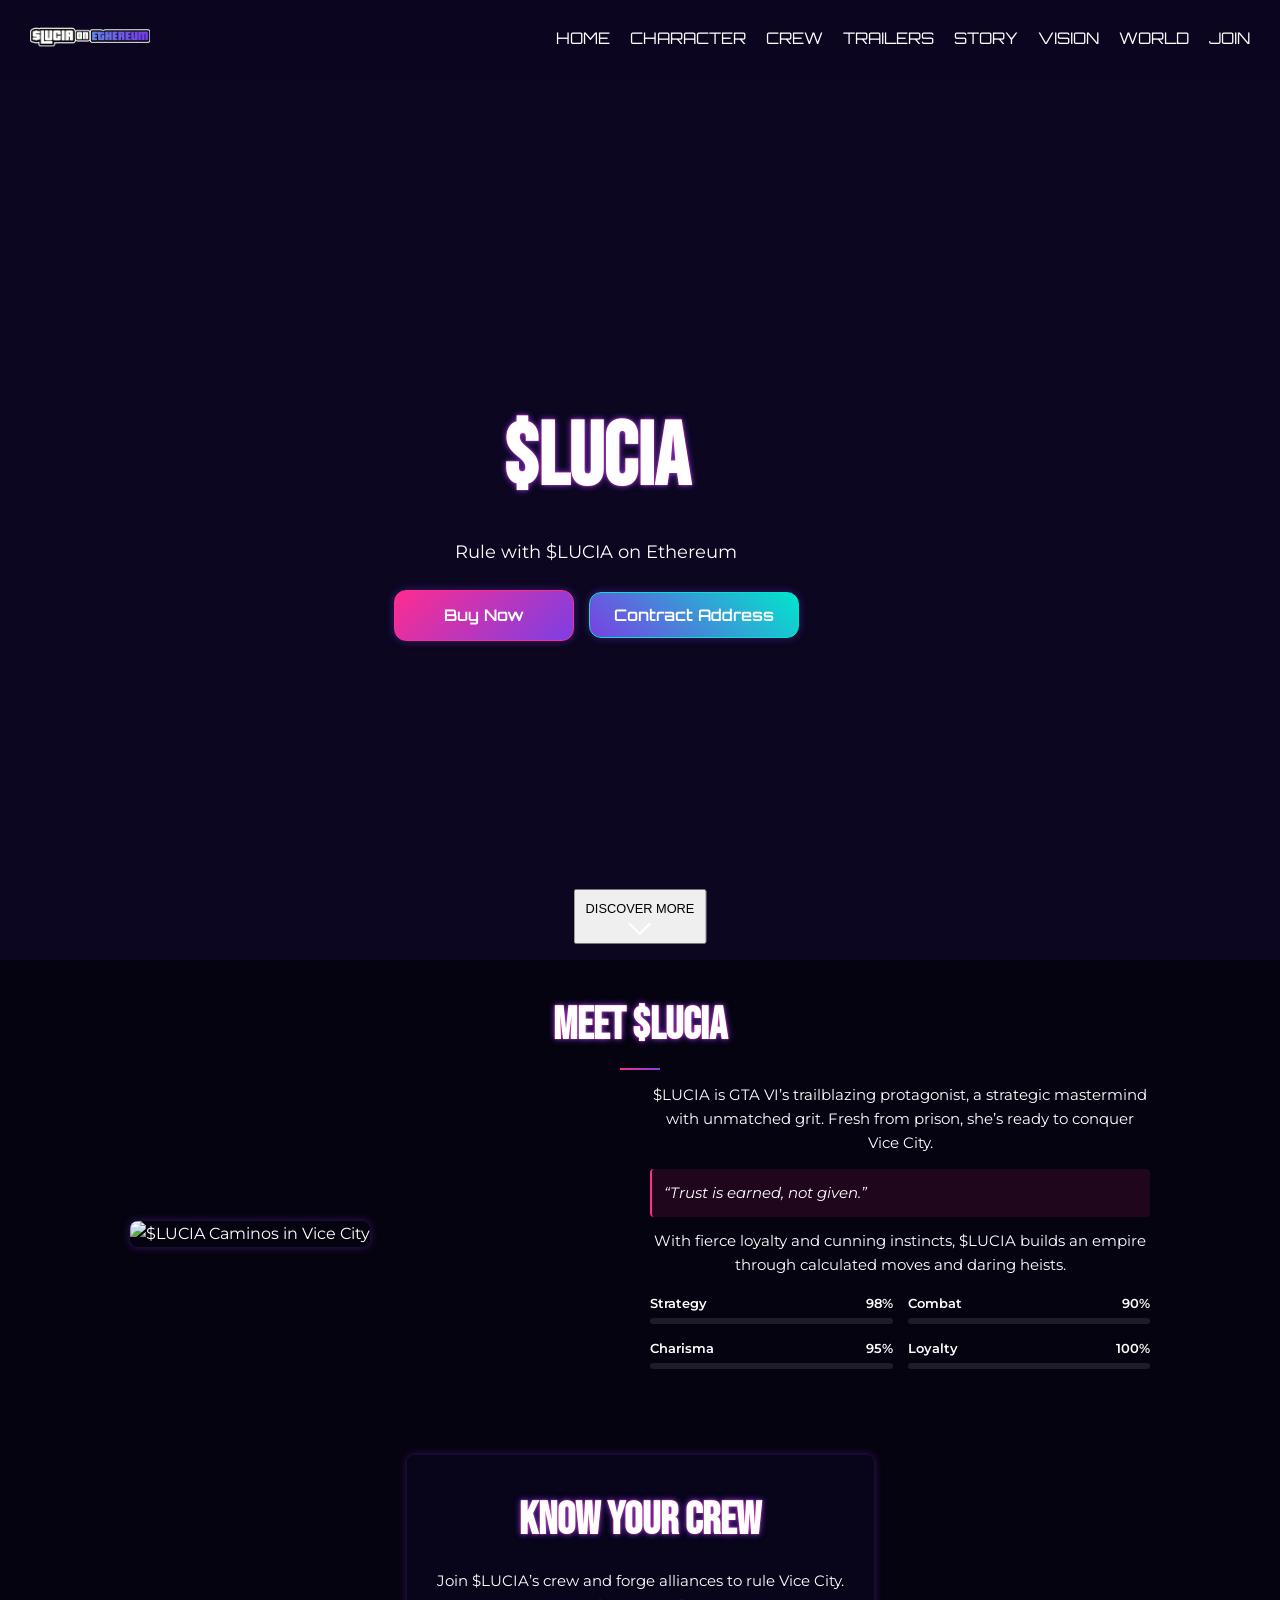
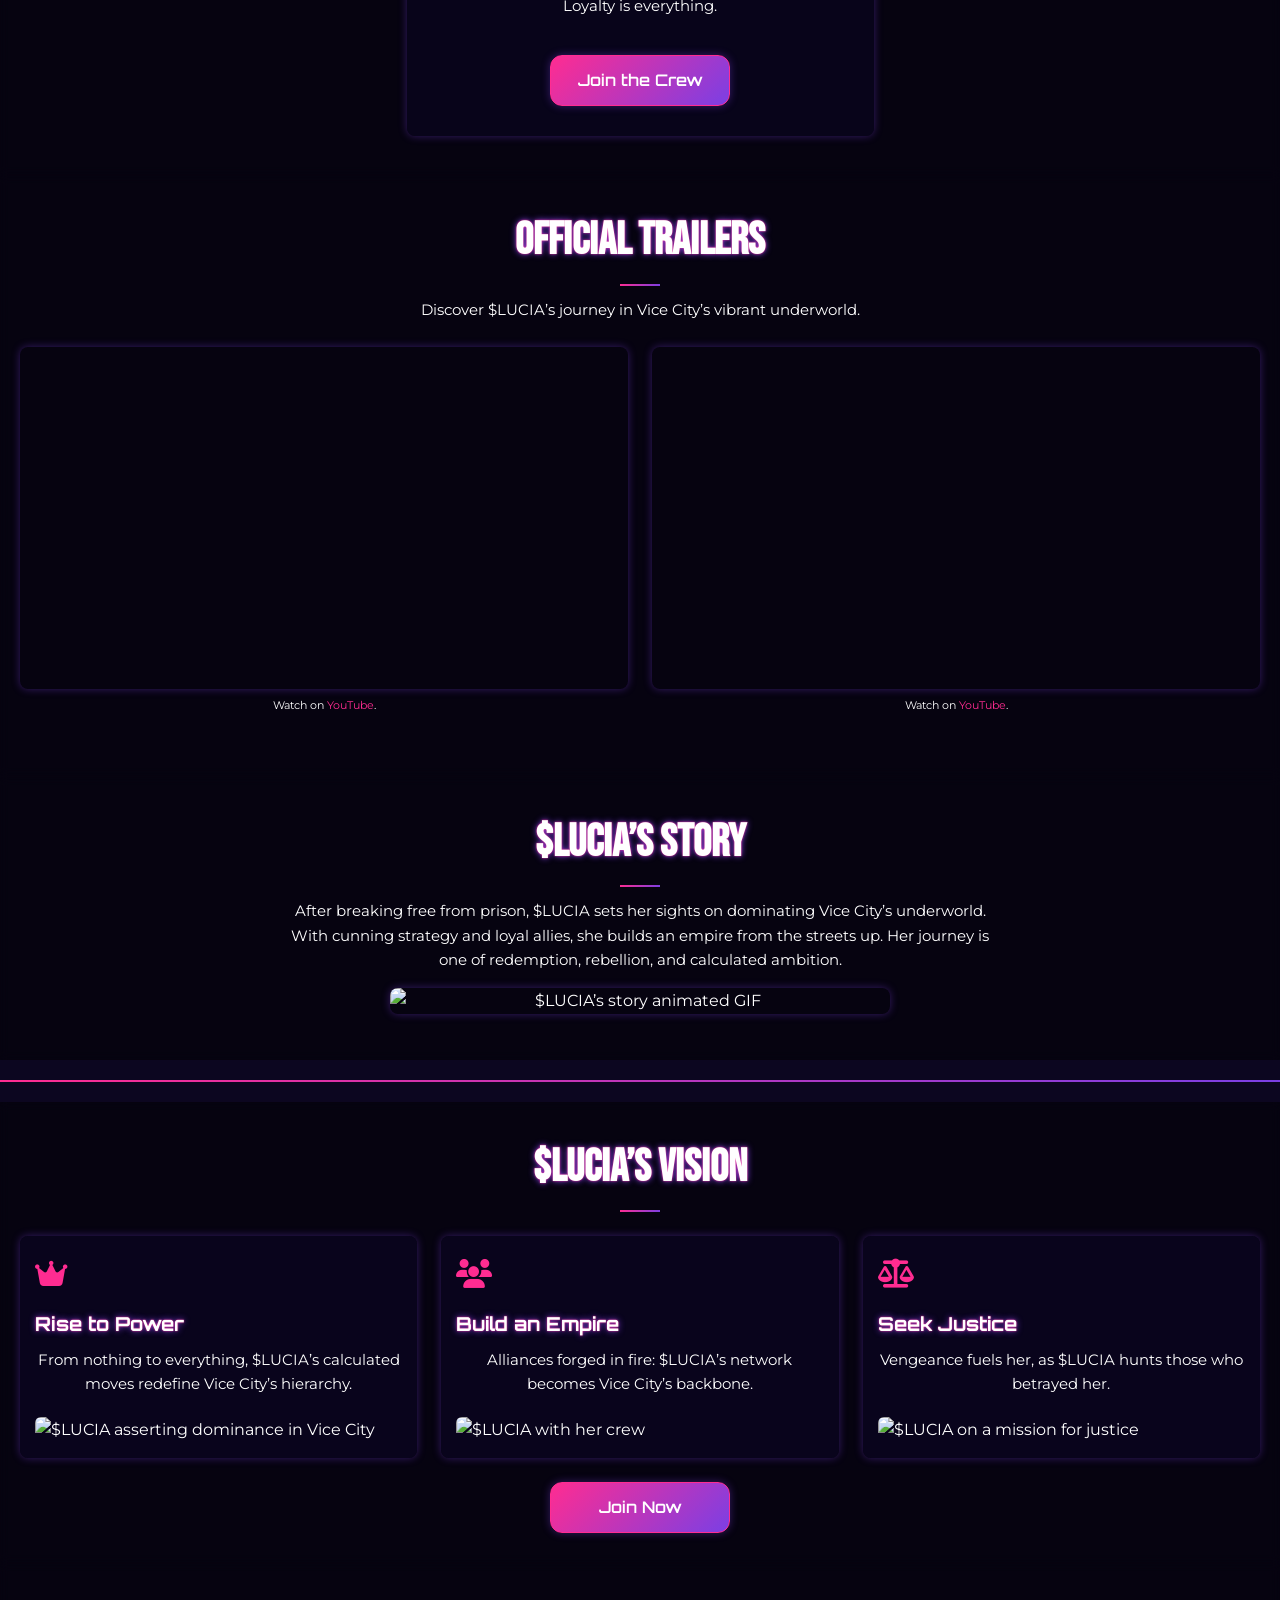
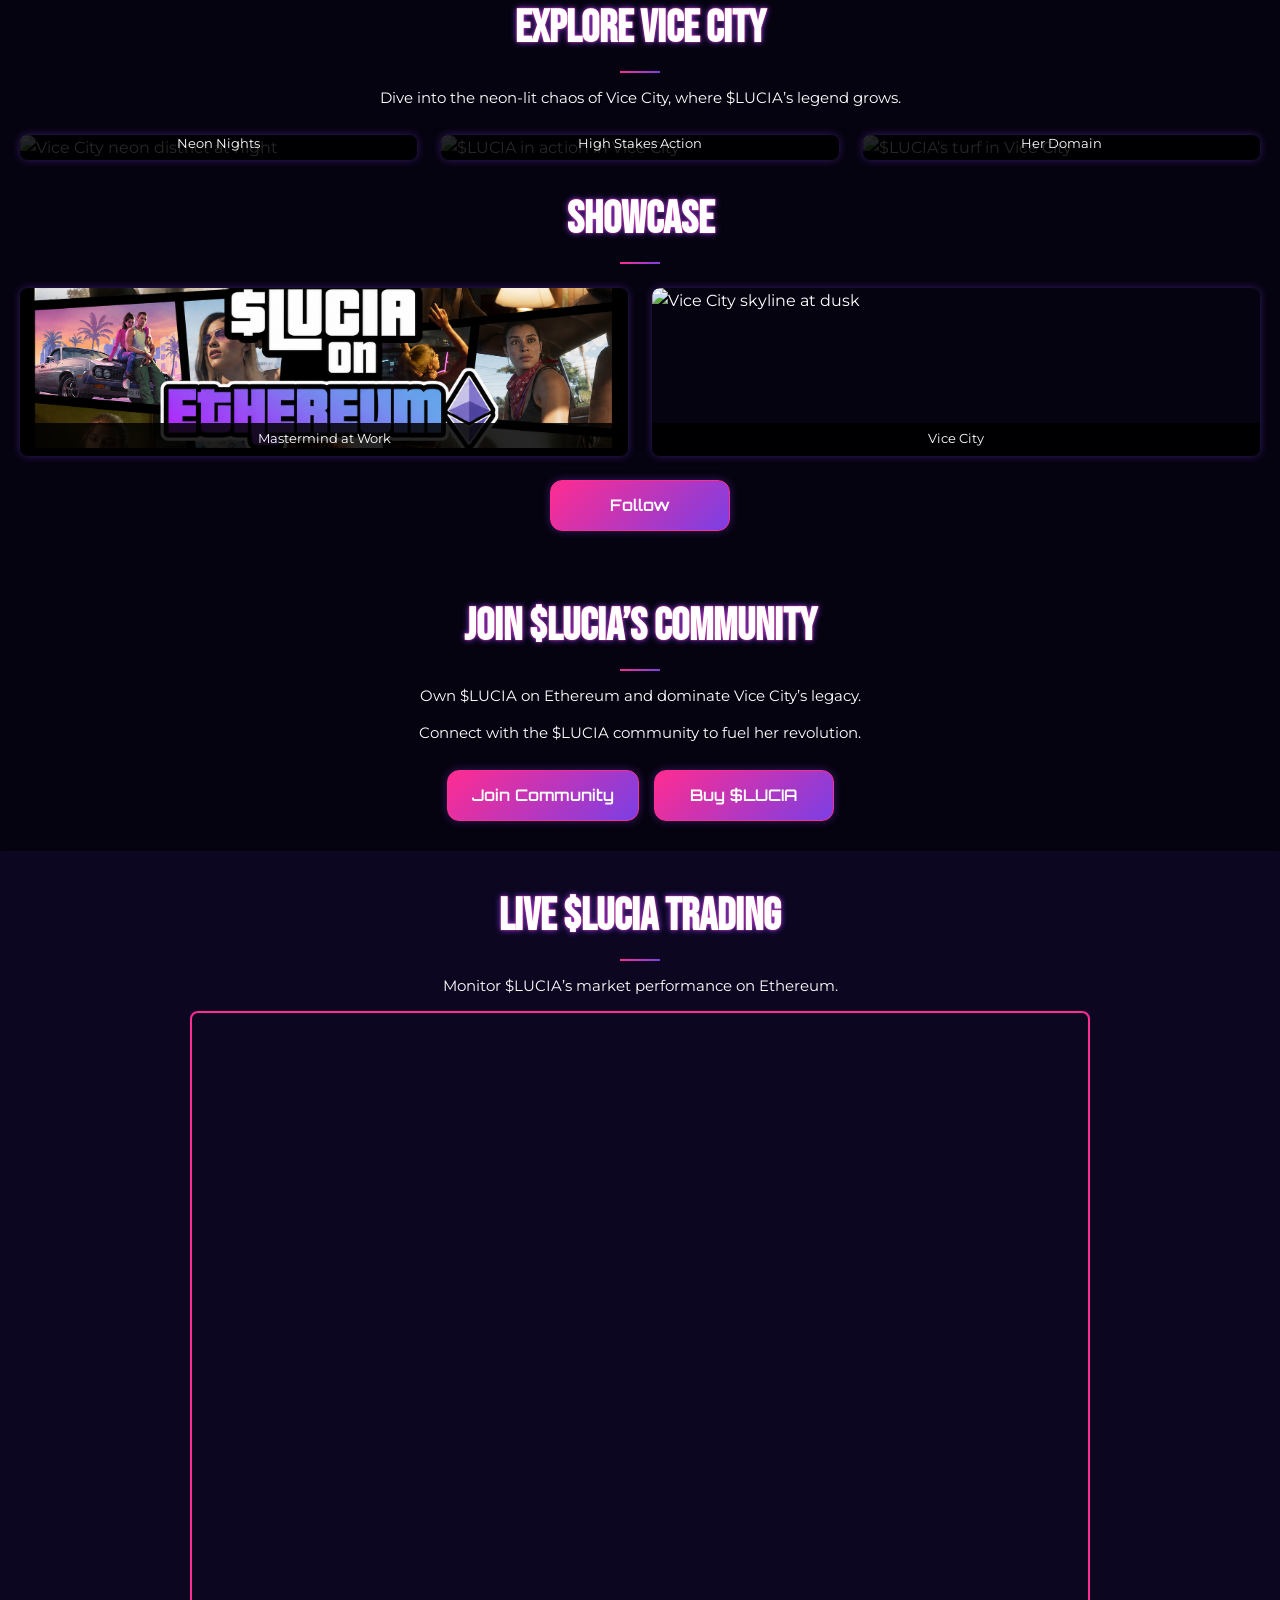
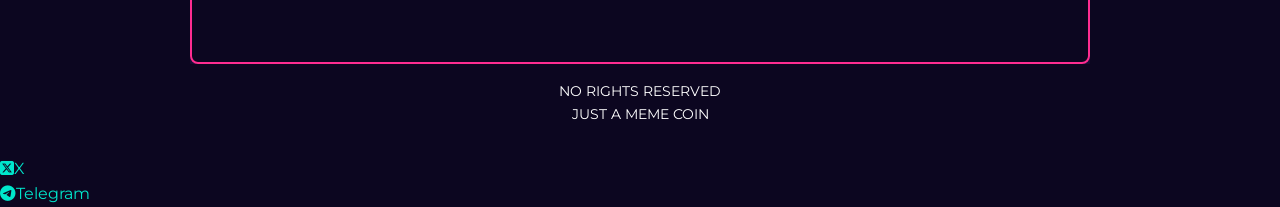
==== index.html @ 7d7e5145 "." ====
<!DOCTYPE html>
<html lang="en-US">
  <head>
    <meta charset="UTF-8" />
    <meta
      name="robots"
      content="index, follow, max-image-preview:large, max-snippet:-1, max-video-preview:-1"
    />

    <!-- This site is optimized with the Yoast SEO plugin v27.3 - https://yoast.com/product/yoast-seo-wordpress/ -->
    <title>$LUCIA on Ethereum - $LUCIA</title>
    <meta
      name="description"
      content="Lucia Caminos is the most captivating and strategic protagonist in GTA history — the first-ever female lead. A force to be reckoned with, she&#039;s sharp, fearless, and fiercely loyal"
    />
    <link rel="canonical" href="https://luciaongta.xyz/" />
    <meta property="og:locale" content="en_US" />
    <meta property="og:type" content="website" />
    <meta property="og:title" content="$LUCIA on Ethereum" />
    <meta
      property="og:description"
      content="$Lucia Caminos is the most captivating and strategic protagonist in GTA history — the first-ever female lead. A force to be reckoned with, she&#039;s sharp, fearless, and fiercely loyal"
    />
    <meta property="og:url" content="https://luciaongta.xyz/" />
    <meta property="og:site_name" content="$LUCIA" />
    <meta
      property="article:modified_time"
      content="2025-09-16T15:07:02+00:00"
    />
    <meta
      property="og:image"
      content="https://luciaongta.xyz/wp-content/uploads/2025/01/BANNER-1.jpg"
    />
    <meta property="og:image:width" content="960" />
    <meta property="og:image:height" content="540" />
    <meta property="og:image:type" content="image/jpeg" />
    <meta name="twitter:card" content="summary_large_image" />
    <meta name="twitter:title" content="$LUCIA on Ethereum" />
    <meta
      name="twitter:description"
      content="$Lucia Caminos is the most captivating and strategic protagonist in GTA history — the first-ever female lead. A force to be reckoned with, she&#039;s sharp, fearless, and fiercely loyal"
    />
    <meta
      name="twitter:image"
      content="https://luciaongta.xyz/wp-content/uploads/2025/01/BANNER-1.jpg"
    />
    <meta name="twitter:site" content="@LuciaOnSolana" />
    
    <!-- / Yoast SEO plugin. -->

    <link rel="dns-prefetch" href="//fonts.googleapis.com" />
    <link
      rel="alternate"
      type="application/rss+xml"
      title="$LUCIA &raquo; Feed"
      href="https://luciaongta.xyz/feed/"
    />
    <link
      rel="alternate"
      type="application/rss+xml"
      title="$LUCIA &raquo; Comments Feed"
      href="https://luciaongta.xyz/comments/feed/"
    />
    <link
      rel="alternate"
      title="oEmbed (JSON)"
      type="application/json+oembed"
      href="https://luciaongta.xyz/wp-json/oembed/1.0/embed?url=https%3A%2F%2Fluciasol.xyz%2F"
    />
    <link
      rel="alternate"
      title="oEmbed (XML)"
      type="text/xml+oembed"
      href="https://luciaongta.xyz/wp-json/oembed/1.0/embed?url=https%3A%2F%2Fluciasol.xyz%2F&#038;format=xml"
    />
    <style id="wp-img-auto-sizes-contain-inline-css" type="text/css">
      img:is([sizes="auto" i], [sizes^="auto," i]) {
        contain-intrinsic-size: 3000px 1500px;
      }
      /*# sourceURL=wp-img-auto-sizes-contain-inline-css */
    </style>
    <style id="cf-frontend-style-inline-css" type="text/css">
      @font-face {
        font-family: "pricedown";
        font-style: normal;
        font-weight: 400;
        src: url("https://luciaongta.xyz/wp-content/uploads/2025/01/pricedown-bl.ttf")
          format("truetype");
      }
      /*# sourceURL=cf-frontend-style-inline-css */
    </style>
    <link
      rel="stylesheet"
      id="hfe-widgets-style-css"
      href="https://luciaongta.xyz/wp-content/plugins/header-footer-elementor/inc/widgets-css/frontend.css?ver=2.8.6"
      type="text/css"
      media="all"
    />
    <link
      rel="stylesheet"
      id="embedpress-css-css"
      href="https://luciaongta.xyz/wp-content/plugins/embedpress/assets/css/embedpress.css?ver=1771510534"
      type="text/css"
      media="all"
    />
    <link
      rel="stylesheet"
      id="embedpress-blocks-style-css"
      href="https://luciaongta.xyz/wp-content/plugins/embedpress/assets/css/blocks.build.css?ver=1771510534"
      type="text/css"
      media="all"
    />
    <style id="wp-emoji-styles-inline-css" type="text/css">
      img.wp-smiley,
      img.emoji {
        display: inline !important;
        border: none !important;
        box-shadow: none !important;
        height: 1em !important;
        width: 1em !important;
        margin: 0 0.07em !important;
        vertical-align: -0.1em !important;
        background: none !important;
        padding: 0 !important;
      }
      /*# sourceURL=wp-emoji-styles-inline-css */
    </style>
    <style id="classic-theme-styles-inline-css" type="text/css">
      /*! This file is auto-generated */
      .wp-block-button__link {
        color: #fff;
        background-color: #32373c;
        border-radius: 9999px;
        box-shadow: none;
        text-decoration: none;
        padding: calc(0.667em + 2px) calc(1.333em + 2px);
        font-size: 1.125em;
      }
      .wp-block-file__button {
        background: #32373c;
        color: #fff;
        text-decoration: none;
      }
      /*# sourceURL=/wp-includes/css/classic-themes.min.css */
    </style>
    <style id="global-styles-inline-css" type="text/css">
      :root {
        --wp--preset--aspect-ratio--square: 1;
        --wp--preset--aspect-ratio--4-3: 4/3;
        --wp--preset--aspect-ratio--3-4: 3/4;
        --wp--preset--aspect-ratio--3-2: 3/2;
        --wp--preset--aspect-ratio--2-3: 2/3;
        --wp--preset--aspect-ratio--16-9: 16/9;
        --wp--preset--aspect-ratio--9-16: 9/16;
        --wp--preset--color--black: #000000;
        --wp--preset--color--cyan-bluish-gray: #abb8c3;
        --wp--preset--color--white: #ffffff;
        --wp--preset--color--pale-pink: #f78da7;
        --wp--preset--color--vivid-red: #cf2e2e;
        --wp--preset--color--luminous-vivid-orange: #ff6900;
        --wp--preset--color--luminous-vivid-amber: #fcb900;
        --wp--preset--color--light-green-cyan: #7bdcb5;
        --wp--preset--color--vivid-green-cyan: #00d084;
        --wp--preset--color--pale-cyan-blue: #8ed1fc;
        --wp--preset--color--vivid-cyan-blue: #0693e3;
        --wp--preset--color--vivid-purple: #9b51e0;
        --wp--preset--gradient--vivid-cyan-blue-to-vivid-purple: linear-gradient(
          135deg,
          rgb(6, 147, 227) 0%,
          rgb(155, 81, 224) 100%
        );
        --wp--preset--gradient--light-green-cyan-to-vivid-green-cyan: linear-gradient(
          135deg,
          rgb(122, 220, 180) 0%,
          rgb(0, 208, 130) 100%
        );
        --wp--preset--gradient--luminous-vivid-amber-to-luminous-vivid-orange: linear-gradient(
          135deg,
          rgb(252, 185, 0) 0%,
          rgb(255, 105, 0) 100%
        );
        --wp--preset--gradient--luminous-vivid-orange-to-vivid-red: linear-gradient(
          135deg,
          rgb(255, 105, 0) 0%,
          rgb(207, 46, 46) 100%
        );
        --wp--preset--gradient--very-light-gray-to-cyan-bluish-gray: linear-gradient(
          135deg,
          rgb(238, 238, 238) 0%,
          rgb(169, 184, 195) 100%
        );
        --wp--preset--gradient--cool-to-warm-spectrum: linear-gradient(
          135deg,
          rgb(74, 234, 220) 0%,
          rgb(151, 120, 209) 20%,
          rgb(207, 42, 186) 40%,
          rgb(238, 44, 130) 60%,
          rgb(251, 105, 98) 80%,
          rgb(254, 248, 76) 100%
        );
        --wp--preset--gradient--blush-light-purple: linear-gradient(
          135deg,
          rgb(255, 206, 236) 0%,
          rgb(152, 150, 240) 100%
        );
        --wp--preset--gradient--blush-bordeaux: linear-gradient(
          135deg,
          rgb(254, 205, 165) 0%,
          rgb(254, 45, 45) 50%,
          rgb(107, 0, 62) 100%
        );
        --wp--preset--gradient--luminous-dusk: linear-gradient(
          135deg,
          rgb(255, 203, 112) 0%,
          rgb(199, 81, 192) 50%,
          rgb(65, 88, 208) 100%
        );
        --wp--preset--gradient--pale-ocean: linear-gradient(
          135deg,
          rgb(255, 245, 203) 0%,
          rgb(182, 227, 212) 50%,
          rgb(51, 167, 181) 100%
        );
        --wp--preset--gradient--electric-grass: linear-gradient(
          135deg,
          rgb(202, 248, 128) 0%,
          rgb(113, 206, 126) 100%
        );
        --wp--preset--gradient--midnight: linear-gradient(
          135deg,
          rgb(2, 3, 129) 0%,
          rgb(40, 116, 252) 100%
        );
        --wp--preset--font-size--small: 13px;
        --wp--preset--font-size--medium: 20px;
        --wp--preset--font-size--large: 36px;
        --wp--preset--font-size--x-large: 42px;
        --wp--preset--spacing--20: 0.44rem;
        --wp--preset--spacing--30: 0.67rem;
        --wp--preset--spacing--40: 1rem;
        --wp--preset--spacing--50: 1.5rem;
        --wp--preset--spacing--60: 2.25rem;
        --wp--preset--spacing--70: 3.38rem;
        --wp--preset--spacing--80: 5.06rem;
        --wp--preset--shadow--natural: 6px 6px 9px rgba(0, 0, 0, 0.2);
        --wp--preset--shadow--deep: 12px 12px 50px rgba(0, 0, 0, 0.4);
        --wp--preset--shadow--sharp: 6px 6px 0px rgba(0, 0, 0, 0.2);
        --wp--preset--shadow--outlined: 6px 6px 0px -3px rgb(255, 255, 255),
          6px 6px rgb(0, 0, 0);
        --wp--preset--shadow--crisp: 6px 6px 0px rgb(0, 0, 0);
      }
      :where(.is-layout-flex) {
        gap: 0.5em;
      }
      :where(.is-layout-grid) {
        gap: 0.5em;
      }
      body .is-layout-flex {
        display: flex;
      }
      .is-layout-flex {
        flex-wrap: wrap;
        align-items: center;
      }
      .is-layout-flex > :is(*, div) {
        margin: 0;
      }
      body .is-layout-grid {
        display: grid;
      }
      .is-layout-grid > :is(*, div) {
        margin: 0;
      }
      :where(.wp-block-columns.is-layout-flex) {
        gap: 2em;
      }
      :where(.wp-block-columns.is-layout-grid) {
        gap: 2em;
      }
      :where(.wp-block-post-template.is-layout-flex) {
        gap: 1.25em;
      }
      :where(.wp-block-post-template.is-layout-grid) {
        gap: 1.25em;
      }
      .has-black-color {
        color: var(--wp--preset--color--black) !important;
      }
      .has-cyan-bluish-gray-color {
        color: var(--wp--preset--color--cyan-bluish-gray) !important;
      }
      .has-white-color {
        color: var(--wp--preset--color--white) !important;
      }
      .has-pale-pink-color {
        color: var(--wp--preset--color--pale-pink) !important;
      }
      .has-vivid-red-color {
        color: var(--wp--preset--color--vivid-red) !important;
      }
      .has-luminous-vivid-orange-color {
        color: var(--wp--preset--color--luminous-vivid-orange) !important;
      }
      .has-luminous-vivid-amber-color {
        color: var(--wp--preset--color--luminous-vivid-amber) !important;
      }
      .has-light-green-cyan-color {
        color: var(--wp--preset--color--light-green-cyan) !important;
      }
      .has-vivid-green-cyan-color {
        color: var(--wp--preset--color--vivid-green-cyan) !important;
      }
      .has-pale-cyan-blue-color {
        color: var(--wp--preset--color--pale-cyan-blue) !important;
      }
      .has-vivid-cyan-blue-color {
        color: var(--wp--preset--color--vivid-cyan-blue) !important;
      }
      .has-vivid-purple-color {
        color: var(--wp--preset--color--vivid-purple) !important;
      }
      .has-black-background-color {
        background-color: var(--wp--preset--color--black) !important;
      }
      .has-cyan-bluish-gray-background-color {
        background-color: var(--wp--preset--color--cyan-bluish-gray) !important;
      }
      .has-white-background-color {
        background-color: var(--wp--preset--color--white) !important;
      }
      .has-pale-pink-background-color {
        background-color: var(--wp--preset--color--pale-pink) !important;
      }
      .has-vivid-red-background-color {
        background-color: var(--wp--preset--color--vivid-red) !important;
      }
      .has-luminous-vivid-orange-background-color {
        background-color: var(
          --wp--preset--color--luminous-vivid-orange
        ) !important;
      }
      .has-luminous-vivid-amber-background-color {
        background-color: var(
          --wp--preset--color--luminous-vivid-amber
        ) !important;
      }
      .has-light-green-cyan-background-color {
        background-color: var(--wp--preset--color--light-green-cyan) !important;
      }
      .has-vivid-green-cyan-background-color {
        background-color: var(--wp--preset--color--vivid-green-cyan) !important;
      }
      .has-pale-cyan-blue-background-color {
        background-color: var(--wp--preset--color--pale-cyan-blue) !important;
      }
      .has-vivid-cyan-blue-background-color {
        background-color: var(--wp--preset--color--vivid-cyan-blue) !important;
      }
      .has-vivid-purple-background-color {
        background-color: var(--wp--preset--color--vivid-purple) !important;
      }
      .has-black-border-color {
        border-color: var(--wp--preset--color--black) !important;
      }
      .has-cyan-bluish-gray-border-color {
        border-color: var(--wp--preset--color--cyan-bluish-gray) !important;
      }
      .has-white-border-color {
        border-color: var(--wp--preset--color--white) !important;
      }
      .has-pale-pink-border-color {
        border-color: var(--wp--preset--color--pale-pink) !important;
      }
      .has-vivid-red-border-color {
        border-color: var(--wp--preset--color--vivid-red) !important;
      }
      .has-luminous-vivid-orange-border-color {
        border-color: var(
          --wp--preset--color--luminous-vivid-orange
        ) !important;
      }
      .has-luminous-vivid-amber-border-color {
        border-color: var(--wp--preset--color--luminous-vivid-amber) !important;
      }
      .has-light-green-cyan-border-color {
        border-color: var(--wp--preset--color--light-green-cyan) !important;
      }
      .has-vivid-green-cyan-border-color {
        border-color: var(--wp--preset--color--vivid-green-cyan) !important;
      }
      .has-pale-cyan-blue-border-color {
        border-color: var(--wp--preset--color--pale-cyan-blue) !important;
      }
      .has-vivid-cyan-blue-border-color {
        border-color: var(--wp--preset--color--vivid-cyan-blue) !important;
      }
      .has-vivid-purple-border-color {
        border-color: var(--wp--preset--color--vivid-purple) !important;
      }
      .has-vivid-cyan-blue-to-vivid-purple-gradient-background {
        background: var(
          --wp--preset--gradient--vivid-cyan-blue-to-vivid-purple
        ) !important;
      }
      .has-light-green-cyan-to-vivid-green-cyan-gradient-background {
        background: var(
          --wp--preset--gradient--light-green-cyan-to-vivid-green-cyan
        ) !important;
      }
      .has-luminous-vivid-amber-to-luminous-vivid-orange-gradient-background {
        background: var(
          --wp--preset--gradient--luminous-vivid-amber-to-luminous-vivid-orange
        ) !important;
      }
      .has-luminous-vivid-orange-to-vivid-red-gradient-background {
        background: var(
          --wp--preset--gradient--luminous-vivid-orange-to-vivid-red
        ) !important;
      }
      .has-very-light-gray-to-cyan-bluish-gray-gradient-background {
        background: var(
          --wp--preset--gradient--very-light-gray-to-cyan-bluish-gray
        ) !important;
      }
      .has-cool-to-warm-spectrum-gradient-background {
        background: var(
          --wp--preset--gradient--cool-to-warm-spectrum
        ) !important;
      }
      .has-blush-light-purple-gradient-background {
        background: var(--wp--preset--gradient--blush-light-purple) !important;
      }
      .has-blush-bordeaux-gradient-background {
        background: var(--wp--preset--gradient--blush-bordeaux) !important;
      }
      .has-luminous-dusk-gradient-background {
        background: var(--wp--preset--gradient--luminous-dusk) !important;
      }
      .has-pale-ocean-gradient-background {
        background: var(--wp--preset--gradient--pale-ocean) !important;
      }
      .has-electric-grass-gradient-background {
        background: var(--wp--preset--gradient--electric-grass) !important;
      }
      .has-midnight-gradient-background {
        background: var(--wp--preset--gradient--midnight) !important;
      }
      .has-small-font-size {
        font-size: var(--wp--preset--font-size--small) !important;
      }
      .has-medium-font-size {
        font-size: var(--wp--preset--font-size--medium) !important;
      }
      .has-large-font-size {
        font-size: var(--wp--preset--font-size--large) !important;
      }
      .has-x-large-font-size {
        font-size: var(--wp--preset--font-size--x-large) !important;
      }
      :where(.wp-block-post-template.is-layout-flex) {
        gap: 1.25em;
      }
      :where(.wp-block-post-template.is-layout-grid) {
        gap: 1.25em;
      }
      :where(.wp-block-term-template.is-layout-flex) {
        gap: 1.25em;
      }
      :where(.wp-block-term-template.is-layout-grid) {
        gap: 1.25em;
      }
      :where(.wp-block-columns.is-layout-flex) {
        gap: 2em;
      }
      :where(.wp-block-columns.is-layout-grid) {
        gap: 2em;
      }
      :root :where(.wp-block-pullquote) {
        font-size: 1.5em;
        line-height: 1.6;
      }
      /*# sourceURL=global-styles-inline-css */
    </style>
    <link
      rel="stylesheet"
      id="tpcore-style-css"
      href="https://luciaongta.xyz/wp-content/plugins/liko-core/assets/css/tp-core.css?ver=1.0.0"
      type="text/css"
      media="all"
    />
    <link
      rel="stylesheet"
      id="sticky-buttons-css"
      href="https://luciaongta.xyz/wp-content/plugins/sticky-buttons/public/assets/css/style.min.css?ver=4.3.5"
      type="text/css"
      media="all"
    />
    <link
      rel="stylesheet"
      id="sticky-buttons-fontawesome-css"
      href="https://luciaongta.xyz/wp-content/plugins/sticky-buttons/vendors/fontawesome/css/all.css?ver=7.1"
      type="text/css"
      media="all"
    />
    <link
      rel="stylesheet"
      id="cmplz-general-css"
      href="https://luciaongta.xyz/wp-content/plugins/complianz-gdpr/assets/css/cookieblocker.min.css?ver=1741724570"
      type="text/css"
      media="all"
    />
    <link
      rel="stylesheet"
      id="hfe-style-css"
      href="https://luciaongta.xyz/wp-content/plugins/header-footer-elementor/assets/css/header-footer-elementor.css?ver=2.8.6"
      type="text/css"
      media="all"
    />
    <link
      rel="stylesheet"
      id="elementor-frontend-css"
      href="https://luciaongta.xyz/wp-content/uploads/elementor/css/custom-frontend.min.css?ver=1775313305"
      type="text/css"
      media="all"
    />
    <style id="elementor-frontend-inline-css" type="text/css">
      .e-heading-base a,
      .e-paragraph-base a {
        all: unset;
        cursor: pointer;
      }
      form[data-element_type="e-form"].form-state-success
        [data-element_type="e-form-success-message"],
      form[data-element_type="e-form"].form-state-error
        [data-element_type="e-form-error-message"] {
        display: block;
      }
      /*# sourceURL=elementor-frontend-inline-css */
    </style>
    <link
      rel="stylesheet"
      id="elementor-post-11-css"
      href="https://luciaongta.xyz/wp-content/uploads/elementor/css/post-11.css?ver=1775313305"
      type="text/css"
      media="all"
    />
    <link
      rel="stylesheet"
      id="font-awesome-5-all-css"
      href="https://luciaongta.xyz/wp-content/plugins/elementor/assets/lib/font-awesome/css/all.min.css?ver=4.0.1"
      type="text/css"
      media="all"
    />
    <link
      rel="stylesheet"
      id="font-awesome-4-shim-css"
      href="https://luciaongta.xyz/wp-content/plugins/elementor/assets/lib/font-awesome/css/v4-shims.min.css?ver=4.0.1"
      type="text/css"
      media="all"
    />
    <link
      rel="stylesheet"
      id="elementor-post-16074-css"
      href="https://luciaongta.xyz/wp-content/uploads/elementor/css/post-16074.css?ver=1775314237"
      type="text/css"
      media="all"
    />
    <link
      rel="stylesheet"
      id="base-desktop-css"
      href="https://luciaongta.xyz/wp-content/uploads/elementor/css/base-desktop.css?ver=69d1253dc3a19"
      type="text/css"
      media="all"
    />
    <link
      rel="stylesheet"
      id="liko-breadcrumb-typo-css"
      href="https://luciaongta.xyz/wp-content/themes/liko/assets/css/liko-custom.css?ver=53912c758e28768449471de68d3373cb"
      type="text/css"
      media="all"
    />
    <link
      rel="stylesheet"
      id="liko-breadcrumb-bg-settings-css"
      href="https://luciaongta.xyz/wp-content/themes/liko/assets/css/liko-custom.css?ver=53912c758e28768449471de68d3373cb"
      type="text/css"
      media="all"
    />
    <link
      rel="stylesheet"
      id="liko-breadcrumb-spacing-settings-css"
      href="https://luciaongta.xyz/wp-content/themes/liko/assets/css/liko-custom.css?ver=53912c758e28768449471de68d3373cb"
      type="text/css"
      media="all"
    />
    <link
      rel="stylesheet"
      id="liko-footer-bg-settings-css"
      href="https://luciaongta.xyz/wp-content/themes/liko/assets/css/liko-custom.css?ver=53912c758e28768449471de68d3373cb"
      type="text/css"
      media="all"
    />
    <link
      rel="stylesheet"
      id="liko-fonts-css"
      href="https://fonts.googleapis.com/css2?family=Big+Shoulders+Display:wght@100;200;300;400;500;600;700;800;900&#038;family=Marcellus&#038;family=Syne:wght@400;500;600;700;800&#038;family=Aladin&#038;display=swap&#038;ver=1775446655"
      type="text/css"
      media="all"
    />
    <link
      rel="stylesheet"
      id="bootstrap-css"
      href="https://luciaongta.xyz/wp-content/themes/liko/assets/css/bootstrap.css?ver=53912c758e28768449471de68d3373cb"
      type="text/css"
      media="all"
    />
    <link
      rel="stylesheet"
      id="animate-css"
      href="https://luciaongta.xyz/wp-content/themes/liko/assets/css/animate.css?ver=53912c758e28768449471de68d3373cb"
      type="text/css"
      media="all"
    />
    <link
      rel="stylesheet"
      id="swiper-bundle-css"
      href="https://luciaongta.xyz/wp-content/themes/liko/assets/css/swiper-bundle.css?ver=53912c758e28768449471de68d3373cb"
      type="text/css"
      media="all"
    />
    <link
      rel="stylesheet"
      id="slick-css"
      href="https://luciaongta.xyz/wp-content/themes/liko/assets/css/slick.css?ver=53912c758e28768449471de68d3373cb"
      type="text/css"
      media="all"
    />
    <link
      rel="stylesheet"
      id="magnific-popup-css"
      href="https://luciaongta.xyz/wp-content/themes/liko/assets/css/magnific-popup.css?ver=53912c758e28768449471de68d3373cb"
      type="text/css"
      media="all"
    />
    <link
      rel="stylesheet"
      id="font-awesome-pro-css"
      href="https://luciaongta.xyz/wp-content/themes/liko/assets/css/font-awesome-pro.css?ver=53912c758e28768449471de68d3373cb"
      type="text/css"
      media="all"
    />
    <link
      rel="stylesheet"
      id="spacing-css"
      href="https://luciaongta.xyz/wp-content/themes/liko/assets/css/spacing.css?ver=53912c758e28768449471de68d3373cb"
      type="text/css"
      media="all"
    />
    <link
      rel="stylesheet"
      id="custom-animation-css"
      href="https://luciaongta.xyz/wp-content/themes/liko/assets/css/custom-animation.css?ver=53912c758e28768449471de68d3373cb"
      type="text/css"
      media="all"
    />
    <link
      rel="stylesheet"
      id="liko-core-css"
      href="https://luciaongta.xyz/wp-content/themes/liko/assets/css/liko-core.css?ver=1775446655"
      type="text/css"
      media="all"
    />
    <link
      rel="stylesheet"
      id="liko-unit-css"
      href="https://luciaongta.xyz/wp-content/themes/liko/assets/css/liko-unit.css?ver=1775446655"
      type="text/css"
      media="all"
    />
    <link
      rel="stylesheet"
      id="liko-custom-css"
      href="https://luciaongta.xyz/wp-content/themes/liko/assets/css/liko-custom.css?ver=53912c758e28768449471de68d3373cb"
      type="text/css"
      media="all"
    />
    <link
      rel="stylesheet"
      id="liko-style-css"
      href="https://luciaongta.xyz/wp-content/themes/liko/style.css?ver=53912c758e28768449471de68d3373cb"
      type="text/css"
      media="all"
    />
    <link
      rel="stylesheet"
      id="hfe-elementor-icons-css"
      href="https://luciaongta.xyz/wp-content/plugins/elementor/assets/lib/eicons/css/elementor-icons.min.css?ver=5.34.0"
      type="text/css"
      media="all"
    />
    <link
      rel="stylesheet"
      id="hfe-icons-list-css"
      href="https://luciaongta.xyz/wp-content/plugins/elementor/assets/css/widget-icon-list.min.css?ver=3.24.3"
      type="text/css"
      media="all"
    />
    <link
      rel="stylesheet"
      id="hfe-social-icons-css"
      href="https://luciaongta.xyz/wp-content/plugins/elementor/assets/css/widget-social-icons.min.css?ver=3.24.0"
      type="text/css"
      media="all"
    />
    <link
      rel="stylesheet"
      id="hfe-social-share-icons-brands-css"
      href="https://luciaongta.xyz/wp-content/plugins/elementor/assets/lib/font-awesome/css/brands.css?ver=5.15.3"
      type="text/css"
      media="all"
    />
    <link
      rel="stylesheet"
      id="hfe-social-share-icons-fontawesome-css"
      href="https://luciaongta.xyz/wp-content/plugins/elementor/assets/lib/font-awesome/css/fontawesome.css?ver=5.15.3"
      type="text/css"
      media="all"
    />
    <link
      rel="stylesheet"
      id="hfe-nav-menu-icons-css"
      href="https://luciaongta.xyz/wp-content/plugins/elementor/assets/lib/font-awesome/css/solid.css?ver=5.15.3"
      type="text/css"
      media="all"
    />
    <script
      type="text/javascript"
      src="https://luciaongta.xyz/wp-content/plugins/wp-letsencrypt-ssl/admin/js/jsredirect.js?ver=7.8.5.15"
      id="wpen-jsredirect-js"
    ></script>
    <script
      type="text/javascript"
      src="https://luciaongta.xyz/wp-content/plugins/elementor/assets/lib/font-awesome/js/v4-shims.min.js?ver=4.0.1"
      id="font-awesome-4-shim-js"
    ></script>
    <script
      type="text/javascript"
      src="https://luciaongta.xyz/wp-includes/js/jquery/jquery.min.js?ver=3.7.1"
      id="jquery-core-js"
    ></script>
    <script
      type="text/javascript"
      src="https://luciaongta.xyz/wp-includes/js/jquery/jquery-migrate.min.js?ver=3.4.1"
      id="jquery-migrate-js"
    ></script>
    <script type="text/javascript" id="jquery-js-after">
      /* <![CDATA[ */
      !(function ($) {
        "use strict";
        $(document).ready(function () {
          $(this).scrollTop() > 100 &&
            $(".hfe-scroll-to-top-wrap").removeClass("hfe-scroll-to-top-hide"),
            $(window).scroll(function () {
              $(this).scrollTop() < 100
                ? $(".hfe-scroll-to-top-wrap").fadeOut(300)
                : $(".hfe-scroll-to-top-wrap").fadeIn(300);
            }),
            $(".hfe-scroll-to-top-wrap").on("click", function () {
              $("html, body").animate({ scrollTop: 0 }, 300);
              return !1;
            });
        });
      })(jQuery);
      !(function ($) {
        "use strict";
        $(document).ready(function () {
          var bar = $(".hfe-reading-progress-bar");
          if (!bar.length) return;
          $(window).on("scroll", function () {
            var s = $(window).scrollTop(),
              d = $(document).height() - $(window).height(),
              p = d ? (s / d) * 100 : 0;
            bar.css("width", p + "%");
          });
        });
      })(jQuery);
      //# sourceURL=jquery-js-after
      /* ]]> */
    </script>
    <link rel="https://api.w.org/" href="https://luciaongta.xyz/wp-json/" />
    <link
      rel="alternate"
      title="JSON"
      type="application/json"
      href="https://luciaongta.xyz/wp-json/wp/v2/pages/16074"
    />
    <link
      rel="EditURI"
      type="application/rsd+xml"
      title="RSD"
      href="https://luciaongta.xyz/xmlrpc.php?rsd"
    />
    <meta
      name="generator"
      content="Elementor 4.0.1; features: e_font_icon_svg, additional_custom_breakpoints; settings: css_print_method-external, google_font-enabled, font_display-swap"
    />
    <style>
      .e-con.e-parent:nth-of-type(n + 4):not(.e-lazyloaded):not(.e-no-lazyload),
      .e-con.e-parent:nth-of-type(n + 4):not(.e-lazyloaded):not(.e-no-lazyload)
        * {
        background-image: none !important;
      }
      @media screen and (max-height: 1024px) {
        .e-con.e-parent:nth-of-type(n
            + 3):not(.e-lazyloaded):not(.e-no-lazyload),
        .e-con.e-parent:nth-of-type(n
            + 3):not(.e-lazyloaded):not(.e-no-lazyload)
          * {
          background-image: none !important;
        }
      }
      @media screen and (max-height: 640px) {
        .e-con.e-parent:nth-of-type(n
            + 2):not(.e-lazyloaded):not(.e-no-lazyload),
        .e-con.e-parent:nth-of-type(n
            + 2):not(.e-lazyloaded):not(.e-no-lazyload)
          * {
          background-image: none !important;
        }
      }
    </style>
    <link
      rel="icon"
      href="./wp-content/uploads/2025/01/icon.png"
    />
    <link
      rel="apple-touch-icon"
      href="./wp-content/uploads/2025/01/icon.png"
    />
    <meta
      name="msapplication-TileImage"
      content="./wp-content/uploads/2025/01/icon.png"
    />
    <style id="kirki-inline-styles">
      @media (max-width: 767px) {
        .liko-offcanvas-logo img {
          width: 85px;
        }
        .liko-breadcrumb-padding {
          padding-top: 40px;
          padding-bottom: 40px;
        }
        .liko-blog-single-padding {
          padding-top: 40px;
          padding-bottom: 40px;
        }
      }
      @media (min-width: 768px) and (max-width: 1023px) {
        .liko-offcanvas-logo img {
          width: 85px;
        }
        .liko-breadcrumb-padding {
          padding-top: 70px;
          padding-bottom: 70px;
        }
        .liko-blog-single-padding {
          padding-top: 70px;
          padding-bottom: 70px;
        }
      }
      @media (min-width: 1024px) {
        .liko-offcanvas-logo img {
          width: 85px;
        }
        .liko-breadcrumb-padding {
          padding-top: 100px;
          padding-bottom: 100px;
        }
        .liko-blog-single-padding {
          padding-top: 100px;
          padding-bottom: 100px;
        }
      }
      .liko-breadcrumb-padding {
        background: #f7f7f7;
        background-color: #f7f7f7;
        background-repeat: no-repeat;
        background-position: center center;
        background-attachment: scroll;
        -webkit-background-size: cover;
        -moz-background-size: cover;
        -ms-background-size: cover;
        -o-background-size: cover;
        background-size: cover;
      }
      .liko-footer-settings {
        background: #1e1e1e;
        background-color: #1e1e1e;
        background-repeat: no-repeat;
        background-position: center center;
        background-attachment: scroll;
        -webkit-background-size: cover;
        -moz-background-size: cover;
        -ms-background-size: cover;
        -o-background-size: cover;
        background-size: cover;
      }
    </style>
    <meta
      name="viewport"
      content="width=device-width, initial-scale=1.0, viewport-fit=cover"
    />
  </head>
  <body
    data-rsssl="1"
    class="home wp-singular page-template page-template-elementor_canvas page page-id-16074 wp-custom-logo wp-embed-responsive wp-theme-liko ehf-template-liko ehf-stylesheet-liko no-sidebar elementor-default elementor-template-canvas elementor-kit-11 elementor-page elementor-page-16074"
  >
    <div
      data-elementor-type="wp-page"
      data-elementor-id="16074"
      class="elementor elementor-16074"
    >
      <div
        class="elementor-element elementor-element-047553a e-con-full e-flex e-con e-parent"
        data-id="047553a"
        data-element_type="container"
        data-e-type="container"
      >
        <div
          class="elementor-element elementor-element-0b1d335 elementor-widget elementor-widget-html"
          data-id="0b1d335"
          data-element_type="widget"
          data-e-type="widget"
          data-widget_type="html.default"
        >
          <!DOCTYPE html>
          <html lang="en">
            <head>
              <meta charset="UTF-8" />
              <meta
                name="viewport"
                content="width=device-width, initial-scale=1.0"
              />
              <meta
                name="description"
                content="Discover $LUCIA Caminos, GTA VI’s fearless female protagonist. Join her journey to rule Vice City."
              />
              <meta name="robots" content="index, follow" />
              <title>$LUCIA Caminos - GTA VI</title>
              <link
                rel="icon"
                href="./wp-content/uploads/2025/01/IMG_20250110_054346_043-1.png"
                type="image/png"
              />
              <link rel="preconnect" href="https://fonts.googleapis.com" />
              <link
                rel="preconnect"
                href="https://fonts.gstatic.com"
                crossorigin
              />
              <link
                href="https://fonts.googleapis.com/css2?family=Montserrat:wght@400;600;800&family=Orbitron:wght@500;700&family=Bebas+Neue&display=swap"
                rel="stylesheet"
              />
              <link
                rel="stylesheet"
                href="https://cdnjs.cloudflare.com/ajax/libs/font-awesome/6.5.2/css/all.min.css"
                integrity="sha512-SnH5WK+bZxgPHs44uWIX+LLJAJ9/2PkPKZ5QiAj6Ta86w+fsb2TkcmfRyVX3pBnMFcV7oQPJkl9QevSCWr3W6A=="
                crossorigin="anonymous"
                referrerpolicy="no-referrer"
              />
              <link
                rel="preload"
                href="./wp-content/uploads/2025/01/IMG_20250110_054346_043-1.png"
                as="image"
              />
              <style>
                :root {
                  --primary-purple: #7b3fe4;
                  --primary-pink: #ff2c91;
                  --accent-teal: #00e6cc;
                  --primary-gradient: linear-gradient(
                    135deg,
                    var(--primary-pink),
                    var(--primary-purple)
                  );
                  --secondary-gradient: linear-gradient(
                    45deg,
                    var(--primary-purple),
                    var(--accent-teal)
                  );
                  --dark-bg: #0c0620;
                  --footer-bg: #0c0620;
                  --text-color: #ffffff;
                  --shadow-glow: 0 0 8px rgba(123, 63, 228, 0.4);
                }

                * {
                  box-sizing: border-box;
                  margin: 0;
                  padding: 0;
                }

                html {
                  scrollbar-width: thin;
                  scrollbar-color: var(--primary-pink) var(--dark-bg);
                }

                body {
                  background-color: var(--dark-bg);
                  color: var(--text-color);
                  font-family: "Montserrat", sans-serif;
                  overflow-x: hidden;
                  line-height: 1.6;
                  min-height: 100vh;
                  display: flex;
                  flex-direction: column;
                }

                main {
                  font-size: clamp(14px, 2vw, 16px);
                  width: 100%;
                  flex: 1 0 auto;
                }

                h1,
                h2,
                h3,
                h4,
                h5,
                h6 {
                  text-shadow: 0 0 2px var(--primary-pink),
                    0 0 6px var(--primary-purple);
                  animation: neon-pulse 2s ease-in-out infinite alternate;
                }

                a {
                  color: var(--accent-teal);
                  transition: color 0.3s ease, text-shadow 0.3s ease;
                  text-decoration: none;
                }

                a:hover,
                a:focus {
                  color: var(--primary-pink);
                  text-shadow: 0 0 3px var(--primary-pink);
                  outline: none;
                }

                .gradient-button {
                  display: inline-flex;
                  align-items: center;
                  justify-content: center;
                  padding: clamp(10px, 2vw, 12px) clamp(20px, 4vw, 24px);
                  background: var(--primary-gradient);
                  border: 1px solid var(--primary-pink);
                  border-radius: 12px;
                  color: var(--text-color);
                  font-family: "Orbitron", sans-serif;
                  font-weight: 600;
                  font-size: clamp(0.9rem, 2vw, 1rem);
                  transition: all 0.3s ease;
                  box-shadow: var(--shadow-glow);
                  min-width: clamp(150px, 20vw, 180px);
                  text-align: center;
                  cursor: pointer;
                }

                .gradient-button.secondary {
                  background: var(--secondary-gradient);
                  border-color: var(--accent-teal);
                }

                .gradient-button:hover,
                .gradient-button:focus {
                  transform: scale(1.05);
                  box-shadow: 0 0 8px var(--primary-pink);
                }

                .copy-button.copied::after {
                  content: "Copied!";
                  position: fixed;
                  top: 20%;
                  left: 50%;
                  transform: translateX(-50%);
                  background: var(--dark-bg);
                  color: var(--text-color);
                  padding: 8px 12px;
                  border-radius: 5px;
                  font-size: clamp(0.7rem, 1.5vw, 0.8rem);
                  opacity: 1;
                  transition: opacity 0.3s ease;
                  z-index: 1000;
                }

                .copy-button.copied:hover::after,
                .copy-button.copied:focus::after {
                  opacity: 0;
                }

                ::-webkit-scrollbar {
                  width: 6px;
                }

                ::-webkit-scrollbar-track {
                  background: var(--dark-bg);
                }

                ::-webkit-scrollbar-thumb {
                  background: var(--primary-pink);
                  border-radius: 10px;
                  box-shadow: 0 0 3px var(--primary-purple);
                }

                ::-webkit-scrollbar-thumb:hover {
                  background: var(--primary-purple);
                }

                @-moz-document url-prefix() {
                  html {
                    scrollbar-width: thin;
                    scrollbar-color: var(--primary-pink) var(--dark-bg);
                  }
                }

                -ms-overflow-style: scrollbar;

                @keyframes neon-pulse {
                  from {
                    text-shadow: 0 0 2px var(--primary-pink),
                      0 0 6px var(--primary-purple);
                  }
                  to {
                    text-shadow: 0 0 4px var(--primary-pink),
                      0 0 10px var(--primary-purple);
                  }
                }

                /* Navigation Styles */
                header {
                  position: fixed;
                  top: 0;
                  left: 0;
                  width: 100%;
                  background: rgba(12, 6, 32, 0.9);
                  backdrop-filter: blur(5px);
                  z-index: 1000;
                  padding: clamp(10px, 2vw, 15px) clamp(20px, 4vw, 30px);
                  display: flex;
                  justify-content: space-between;
                  align-items: center;
                }

                .logo img {
                  height: 40px;
                }

                nav {
                  display: flex;
                  align-items: center;
                }

                .nav-menu {
                  display: flex;
                  gap: clamp(15px, 2vw, 20px);
                  list-style: none;
                }

                .nav-menu li a {
                  font-family: "Orbitron", sans-serif;
                  font-size: clamp(0.9rem, 1.8vw, 1rem);
                  color: var(--text-color);
                  text-transform: uppercase;
                  transition: color 0.3s ease;
                }

                .nav-menu li a:hover,
                .nav-menu li a:focus {
                  color: var(--primary-pink);
                }

                .menu-toggle {
                  display: none;
                  font-size: 1.5rem;
                  color: var(--text-color);
                  background: none;
                  border: none;
                  cursor: pointer;
                }

                @media (max-width: 768px) {
                  .nav-menu {
                    display: none;
                    position: absolute;
                    top: 100%;
                    left: 0;
                    width: 100%;
                    background: var(--dark-bg);
                    flex-direction: column;
                    padding: clamp(10px, 2vw, 15px);
                    box-shadow: 0 4px 8px rgba(0, 0, 0, 0.5);
                  }

                  .nav-menu.active {
                    display: flex;
                  }

                  .menu-toggle {
                    display: block;
                  }
                }

                .hero {
                  min-height: 100vh;
                  position: relative;
                  display: flex;
                  align-items: center;
                  justify-content: center;
                  overflow: hidden;
                  width: 100%;
                  padding: clamp(20px, 5vw, 40px) 0 clamp(20px, 3vw, 30px);
                  margin-top: 60px;
                }

                .hero-background {
                  position: absolute;
                  top: 0;
                  left: 0;
                  width: 100%;
                  height: 100%;
                  z-index: 0;
                }

                .hero-background img {
                  position: absolute;
                  top: 0;
                  left: 0;
                  width: 100%;
                  height: 100%;
                  object-fit: cover;
                  opacity: 0;
                  animation: cycleImages 18s infinite;
                  max-width: 1920px;
                  margin: 0 auto;
                }

                .hero-background img:nth-child(1) {
                  animation-delay: 0s;
                }
                .hero-background img:nth-child(2) {
                  animation-delay: 6s;
                }
                .hero-background img:nth-child(3) {
                  animation-delay: 12s;
                }

                @keyframes cycleImages {
                  0% {
                    opacity: 0;
                  }
                  16.67% {
                    opacity: 1;
                  }
                  33.33% {
                    opacity: 1;
                  }
                  50% {
                    opacity: 0;
                  }
                  100% {
                    opacity: 0;
                  }
                }

                .hero-overlay {
                  position: absolute;
                  top: 0;
                  left: 0;
                  width: 100%;
                  height: 100%;
                  background: transparent;
                  z-index: 1;
                }

                .hero-content {
                  display: flex;
                  flex-direction: column;
                  align-items: center;
                  text-align: center;
                  z-index: 2;
                  width: 100%;
                  max-width: 90vw;
                  padding: clamp(15px, 3vw, 30px);
                  opacity: 0;
                  animation: fadeInUp 1s ease forwards 0.5s;
                }

                .hero-title {
                  font-family: "Bebas Neue", sans-serif;
                  font-size: clamp(2.5rem, 7vw, 5.5rem);
                  color: var(--text-color);
                  margin-bottom: 0.5rem;
                }

                .hero-tagline {
                  font-size: clamp(0.9rem, 1.8vw, 1.1rem);
                  color: var(--text-color);
                  margin-bottom: 1.5rem;
                }

                .hero-ctas {
                  display: flex;
                  gap: clamp(10px, 2vw, 15px);
                  justify-content: center;
                  align-items: center;
                  flex-wrap: wrap;
                  width: 100%;
                }

                @keyframes fadeInUp {
                  from {
                    opacity: 0;
                    transform: translateY(20px);
                  }
                  to {
                    opacity: 1;
                    transform: translateY(0);
                  }
                }

                .scroll-indicator {
                  position: absolute;
                  bottom: 1rem;
                  left: 50%;
                  transform: translateX(-50%);
                  display: flex;
                  flex-direction: column;
                  align-items: center;
                  cursor: pointer;
                  z-index: 2;
                  padding: clamp(8px, 2vw, 10px);
                }

                .scroll-indicator:focus {
                  outline: 2px solid var(--primary-pink);
                  outline-offset: 4px;
                }

                .scroll-indicator span {
                  font-size: clamp(0.7rem, 1.4vw, 0.8rem);
                  text-transform: uppercase;
                }

                .scroll-arrow {
                  width: 16px;
                  height: 16px;
                  border-right: 2px solid var(--text-color);
                  border-bottom: 2px solid var(--text-color);
                  transform: rotate(45deg);
                  animation: bounce 2s infinite;
                }

                @keyframes bounce {
                  0%,
                  100% {
                    transform: rotate(45deg) translateY(0);
                  }
                  50% {
                    transform: rotate(45deg) translateY(-6px);
                  }
                }

                .section {
                  position: relative;
                  padding: clamp(20px, 3vw, 30px) 0;
                  min-height: auto;
                  display: flex;
                  align-items: center;
                  width: 100%;
                }

                .section-divider {
                  width: 100%;
                  height: 2px;
                  background: var(--primary-gradient);
                  margin: clamp(10px, 2vw, 20px) 0;
                }

                .section-background {
                  position: absolute;
                  top: 0;
                  left: 0;
                  width: 100%;
                  height: 100%;
                  background-size: cover;
                  background-position: center;
                  background-repeat: no-repeat;
                  z-index: 0;
                }

                .section-overlay {
                  position: absolute;
                  top: 0;
                  left: 0;
                  width: 100%;
                  height: 100%;
                  background: rgba(0, 0, 0, 0.5);
                  backdrop-filter: blur(5px);
                  z-index: 1;
                }

                .container {
                  max-width: 1200px;
                  padding: 0 clamp(10px, 4vw, 20px);
                  margin: 0 auto;
                  position: relative;
                  z-index: 2;
                  width: 100%;
                }

                .section-content {
                  max-width: 100%;
                  margin: 0 auto;
                  opacity: 0;
                  transform: translateY(15px);
                  transition: opacity 0.6s ease, transform 0.6s ease;
                }

                .section-content.animate {
                  opacity: 1;
                  transform: translateY(0);
                }

                .section-title {
                  font-family: "Bebas Neue", sans-serif;
                  font-size: clamp(1.8rem, 4vw, 2.8rem);
                  margin-bottom: 0.8rem;
                  text-align: center;
                }

                .section-title::after {
                  content: "";
                  display: block;
                  width: 40px;
                  height: 2px;
                  background: var(--primary-gradient);
                  margin: 0.4rem auto;
                }

                .section-text {
                  font-size: clamp(0.85rem, 1.9vw, 0.95rem);
                  line-height: 1.6;
                  margin-bottom: 0.8rem;
                  color: var(--text-color);
                  text-align: center;
                }

                .character-section {
                  display: flex;
                  flex-wrap: wrap;
                  gap: clamp(15px, 2vw, 20px);
                  justify-content: center;
                  align-items: center;
                  width: 100%;
                }

                .character-image {
                  flex: 1;
                  min-width: clamp(250px, 35vw, 280px);
                  max-width: 500px;
                  position: relative;
                }

                .character-image img {
                  width: 100%;
                  height: auto;
                  max-height: 350px;
                  border-radius: 8px;
                  object-fit: cover;
                  box-shadow: var(--shadow-glow);
                }

                .character-info {
                  flex: 1;
                  min-width: clamp(220px, 35vw, 280px);
                  max-width: 500px;
                }

                .character-quote {
                  font-style: italic;
                  padding: 12px;
                  margin: 12px 0;
                  border-left: 2px solid var(--primary-pink);
                  background: rgba(255, 44, 145, 0.1);
                  border-radius: 4px;
                  font-size: clamp(0.85rem, 1.9vw, 0.95rem);
                }

                .stats {
                  display: grid;
                  grid-template-columns: repeat(
                    auto-fill,
                    minmax(clamp(180px, 22vw, 220px), 1fr)
                  );
                  gap: clamp(10px, 1.5vw, 15px);
                  margin: 1rem 0;
                }

                .stat {
                  position: relative;
                }

                .stat-label {
                  display: flex;
                  justify-content: space-between;
                  margin-bottom: 4px;
                  font-weight: 600;
                  font-size: clamp(0.7rem, 1.6vw, 0.8rem);
                }

                .stat-tooltip {
                  position: absolute;
                  top: -25px;
                  left: 50%;
                  transform: translateX(-50%);
                  background: var(--dark-bg);
                  color: var(--text-color);
                  padding: 4px 8px;
                  border-radius: 4px;
                  font-size: clamp(0.6rem, 1.2vw, 0.7rem);
                  opacity: 0;
                  pointer-events: none;
                  transition: opacity 0.3s ease;
                  z-index: 3;
                  white-space: nowrap;
                }

                .stat:hover .stat-tooltip,
                .stat:focus-within .stat-tooltip {
                  opacity: 1;
                }

                .stat-bar {
                  background: rgba(255, 255, 255, 0.1);
                  border-radius: 6px;
                  height: 6px;
                  overflow: hidden;
                }

                .stat-fill {
                  background: var(--primary-gradient);
                  height: 100%;
                  width: 0;
                  transition: width 1s ease;
                  border-radius: 6px;
                }

                .stat-fill.animate {
                  width: var(--stat-width);
                }

                .gif-section {
                  min-height: clamp(300px, 40vh, 500px);
                  position: relative;
                  display: flex;
                  align-items: center;
                  justify-content: center;
                  overflow: hidden;
                  width: 100%;
                }

                .gif-background {
                  position: absolute;
                  top: 0;
                  left: 0;
                  width: 100%;
                  height: 100%;
                  background-size: cover;
                  background-position: center;
                  background-repeat: no-repeat;
                  z-index: 0;
                }

                .gif-overlay {
                  position: absolute;
                  top: 0;
                  left: 0;
                  width: 100%;
                  height: 100%;
                  background: rgba(0, 0, 0, 0.5);
                  backdrop-filter: blur(5px);
                  z-index: 1;
                }

                .gif-content {
                  text-align: center;
                  z-index: 2;
                  max-width: clamp(500px, 75vw, 700px);
                  padding: clamp(20px, 3vw, 30px);
                  display: flex;
                  flex-direction: column;
                  justify-content: center;
                  align-items: center;
                  background: rgba(10, 6, 32, 0.7);
                  border-radius: 8px;
                  box-shadow: var(--shadow-glow);
                }

                .gif-title {
                  font-family: "Bebas Neue", sans-serif;
                  font-size: clamp(1.8rem, 4vw, 2.8rem);
                  margin-bottom: 0.8rem;
                  text-align: center;
                }

                .trailers-grid {
                  display: grid;
                  grid-template-columns: repeat(
                    auto-fit,
                    minmax(clamp(260px, 40vw, 280px), 1fr)
                  );
                  gap: clamp(1rem, 2vw, 1.5rem);
                  margin: 1.5rem 0;
                }

                .trailers-grid .video-wrapper {
                  background: url("https://img.youtube.com/vi/QdBZY2fkU-0/hqdefault.jpg")
                    center/cover no-repeat;
                }

                .trailers-grid .video-wrapper:nth-child(2) {
                  background: url("https://img.youtube.com/vi/VQRLujxTm3c/hqdefault.jpg")
                    center/cover no-repeat;
                }

                .video-wrapper {
                  position: relative;
                  padding-bottom: 56.25%;
                  border-radius: 8px;
                  overflow: hidden;
                  background-size: cover;
                  background-position: center;
                  box-shadow: var(--shadow-glow);
                }

                .video-wrapper iframe {
                  position: absolute;
                  top: 0;
                  left: 0;
                  width: 100%;
                  height: 100%;
                  border: none;
                }

                .video-fallback {
                  text-align: center;
                  padding: 8px;
                  font-size: clamp(0.6rem, 1.4vw, 0.7rem);
                  color: var(--text-color);
                }

                .video-fallback a {
                  font-size: inherit;
                  color: var(--primary-pink);
                }

                .story-section {
                  text-align: center;
                  max-width: clamp(500px, 75%, 700px);
                  margin: 0 auto;
                  width: 100%;
                }

                .story-gif {
                  width: 100%;
                  max-width: 500px;
                  max-height: 300px;
                  height: auto;
                  border-radius: 8px;
                  margin: 1rem auto;
                  display: block;
                  box-shadow: var(--shadow-glow);
                }

                .mission-cards {
                  display: grid;
                  grid-template-columns: repeat(
                    auto-fit,
                    minmax(clamp(230px, 30vw, 260px), 1fr)
                  );
                  gap: clamp(1rem, 2vw, 1.5rem);
                  margin: 1.5rem 0;
                }

                .mission-card {
                  background: rgba(10, 6, 32, 0.8);
                  border-radius: 8px;
                  padding: clamp(12px, 1.5vw, 15px);
                  box-shadow: var(--shadow-glow);
                  transition: transform 0.3s ease;
                }

                .mission-card:hover,
                .mission-card:focus-within {
                  transform: translateY(-4px);
                }

                .mission-icon {
                  font-size: clamp(1.4rem, 2.5vw, 1.8rem);
                  margin-bottom: 12px;
                  color: var(--primary-pink);
                }

                .mission-title {
                  font-family: "Orbitron", sans-serif;
                  font-size: clamp(1rem, 2vw, 1.2rem);
                  margin-bottom: 8px;
                }

                .mission-card img {
                  width: 100%;
                  height: auto;
                  max-height: 180px;
                  border-radius: 6px;
                  margin-top: 8px;
                  object-fit: cover;
                }

                .world-grid {
                  display: grid;
                  grid-template-columns: repeat(
                    auto-fit,
                    minmax(clamp(180px, 25vw, 220px), 1fr)
                  );
                  gap: clamp(1rem, 2vw, 1.5rem);
                  margin: 1.5rem 0;
                }

                .world-card {
                  position: relative;
                  overflow: hidden;
                  border-radius: 8px;
                  box-shadow: var(--shadow-glow);
                }

                .world-card:hover img,
                .world-card:focus-within img {
                  transform: scale(1.08);
                }

                .world-card img {
                  width: 100%;
                  height: clamp(120px, 20vw, 160px);
                  object-fit: cover;
                  border-radius: 8px;
                  transition: transform 0.3s ease;
                }

                .world-card-caption {
                  position: absolute;
                  bottom: 0;
                  width: 100%;
                  background: rgba(0, 0, 0, 0.85);
                  color: var(--text-color);
                  padding: 6px;
                  text-align: center;
                  font-size: clamp(0.6rem, 1.4vw, 0.8rem);
                }

                .cta-buttons {
                  display: flex;
                  justify-content: center;
                  align-items: center;
                  gap: clamp(10px, 2vw, 15px);
                  margin-top: clamp(1rem, 2vw, 1.5rem);
                  flex-wrap: wrap;
                  width: 100%;
                }

                .section-footer {
                  background: var(--footer-bg);
                  padding: clamp(20px, 3vw, 30px) 0;
                  text-align: center;
                  width: 100%;
                  flex-shrink: 0;
                }

                .footer-content {
                  max-width: 1200px;
                  margin: 0 auto;
                  padding: 0 clamp(10px, 4vw, 20px);
                  width: 100%;
                }

                .dexscreener-embed {
                  position: relative;
                  width: 100%;
                  max-width: 900px;
                  padding-bottom: 56.25%;
                  margin: 0 auto 1rem;
                  overflow: hidden;
                }

                .dexscreener-embed iframe {
                  position: absolute;
                  top: 0;
                  left: 0;
                  width: 100%;
                  height: 100%;
                  border: 2px solid var(--primary-pink);
                  border-radius: 8px;
                  box-shadow: var(--shadow-glow);
                }

                .footer-text {
                  font-size: clamp(0.7rem, 1.6vw, 0.9rem);
                  color: var(--text-color);
                  text-align: center;
                  margin-top: 1rem;
                }

                .section-character-overview .section-background {
                  background-image: url("https://luciaongta.xyz/wp-content/uploads/2025/05/luciasol-9-scaled.jpg");
                }

                .section-trailers .section-background {
                  background-image: url("https://luciaongta.xyz/wp-content/uploads/2025/05/luciasol-4.jpg");
                }

                .section-story .section-background {
                  background-image: url("https://ik.imagekit.io/luciaonsolana/Lucia%20In%20Jail_Snc2Tsq25.gif?updatedAt=1748639098597");
                }

                .section-vision .section-background {
                  background-image: url("https://res.cloudinary.com/dltz1kxqq/image/upload/v1748247620/Lucia_Waiting_and_watching_outside_from_the_jail_gaeorc.gif");
                }

                .section-world .section-background {
                  background-image: url("https://res.cloudinary.com/dltz1kxqq/image/upload/v1748247892/Lucia_Chilling_out_her_head_while_driving_car_enjoying_the_vice_view_omvkzo.gif");
                }

                .section-join .section-background {
                  background-image: url("https://res.cloudinary.com/dltz1kxqq/image/upload/v1748247896/Lucia_Romantic_360_scene_ghfatf.gif");
                }

                .gif-1 .gif-background {
                  background-image: url("https://res.cloudinary.com/dltz1kxqq/image/upload/v1748247619/Lucia_Preparing_guns_before_heist_the_city_z8khm8.gif");
                }

                @media (max-width: 480px) {
                  .hero-title {
                    font-size: clamp(1.8rem, 5vw, 2.5rem);
                  }
                  .hero-tagline {
                    font-size: clamp(0.7rem, 1.6vw, 0.9rem);
                  }
                  .section-title {
                    font-size: clamp(1.4rem, 3.5vw, 1.8rem);
                  }
                  .gif-title {
                    font-size: clamp(1.4rem, 3.5vw, 1.8rem);
                  }
                  .gradient-button {
                    padding: clamp(8px, 1.8vw, 10px) clamp(14px, 3.5vw, 18px);
                    font-size: clamp(0.8rem, 1.7vw, 0.9rem);
                    min-width: clamp(110px, 28vw, 130px);
                  }
                  .character-section {
                    flex-direction: column;
                    gap: clamp(10px, 2vw, 15px);
                  }
                  .character-image img {
                    max-height: 280px;
                  }
                  .cta-buttons {
                    flex-direction: column;
                    gap: clamp(8px, 1.5vw, 10px);
                  }
                  .world-card img {
                    height: clamp(100px, 18vw, 110px);
                  }
                  .gif-section {
                    min-height: clamp(250px, 35vh, 400px);
                  }
                  .trailers-grid {
                    grid-template-columns: 1fr;
                    gap: clamp(0.6rem, 1.5vw, 0.8rem);
                  }
                  .mission-cards {
                    gap: clamp(0.6rem, 1.5vw, 0.8rem);
                  }
                  .scroll-indicator {
                    padding: clamp(6px, 1.5vw, 10px);
                  }
                  .scroll-indicator span {
                    font-size: clamp(0.6rem, 1.2vw, 0.7rem);
                  }
                  .scroll-arrow {
                    width: 14px;
                    height: 14px;
                  }
                  .dexscreener-embed {
                    padding-bottom: 75%;
                  }
                }

                @media (min-width: 481px) and (max-width: 768px) {
                  .hero-title {
                    font-size: clamp(2rem, 5vw, 3rem);
                  }
                  .section-title {
                    font-size: clamp(1.5rem, 3.5vw, 2rem);
                  }
                  .gif-title {
                    font-size: clamp(1.5rem, 3.5vw, 2rem);
                  }
                  .gradient-button {
                    min-width: clamp(120px, 22vw, 140px);
                  }
                  .character-section {
                    flex-direction: column;
                    gap: clamp(15px, 2.5vw, 20px);
                  }
                  .character-image img {
                    max-height: 320px;
                  }
                  .trailers-grid {
                    grid-template-columns: 1fr;
                    gap: clamp(0.8rem, 1.8vw, 1rem);
                  }
                  .mission-cards {
                    gap: clamp(0.8rem, 1.8vw, 1rem);
                  }
                  .gif-section {
                    min-height: clamp(280px, 38vh, 450px);
                  }
                  .dexscreener-embed {
                    padding-bottom: 66.67%;
                  }
                }

                @media (min-width: 769px) and (max-width: 1024px) {
                  .trailers-grid,
                  .mission-cards,
                  .world-grid {
                    grid-template-columns: repeat(auto-fit, minmax(220px, 1fr));
                    gap: clamp(0.8rem, 1.8vw, 1rem);
                  }
                  .character-image img {
                    max-height: 340px;
                  }
                  .dexscreener-embed {
                    padding-bottom: 56.25%;
                  }
                }

                @media (min-width: 1025px) {
                  .container {
                    max-width: 1300px;
                  }
                  .dexscreener-embed {
                    padding-bottom: 56.25%;
                  }
                }

                @media (prefers-reduced-motion: reduce) {
                  * {
                    animation: none !important;
                    transition: none !important;
                  }
                  .stat-fill {
                    width: var(--stat-width);
                  }
                  .hero-background img {
                    opacity: 1;
                  }
                }
              </style>
              <script>
                document.addEventListener("DOMContentLoaded", () => {
                  // Copy button functionality
                  const copyButton = document.querySelector(".copy-button");
                  if (copyButton) {
                    copyButton.addEventListener("click", () => {
                      const textToCopy = copyButton.dataset.copy;
                      navigator.clipboard
                        ?.writeText(textToCopy)
                        .then(() => {
                          copyButton.classList.add("copied");
                          setTimeout(
                            () => copyButton.classList.remove("copied"),
                            2000
                          );
                        })
                        .catch(() => {
                          const textarea = document.createElement("textarea");
                          textarea.value = textToCopy;
                          textarea.style.position = "fixed";
                          textarea.style.opacity = "0";
                          document.body.appendChild(textarea);
                          textarea.focus();
                          textarea.select();
                          try {
                            document.execCommand("copy");
                            copyButton.classList.add("copied");
                            setTimeout(
                              () => copyButton.classList.remove("copied"),
                              2000
                            );
                          } catch {
                            alert(
                              "Copy failed. Please copy manually: " + textToCopy
                            );
                          } finally {
                            document.body.removeChild(textarea);
                          }
                        });
                    });
                    copyButton.addEventListener("keydown", (e) => {
                      if (e.key === "Enter" || e.key === " ") {
                        e.preventDefault();
                        copyButton.click();
                      }
                    });
                  }

                  // Section animation observer
                  const sections =
                    document.querySelectorAll(".section-content");
                  const observer = new IntersectionObserver(
                    (entries) => {
                      entries.forEach((entry) => {
                        if (entry.isIntersecting) {
                          entry.target.classList.add("animate");
                          observer.unobserve(entry.target);
                        }
                      });
                    },
                    { threshold: 0.1, rootMargin: "-50px" }
                  );
                  sections.forEach((section) => observer.observe(section));

                  // Scroll indicator smooth scroll
                  const scrollIndicator =
                    document.querySelector(".scroll-indicator");
                  if (scrollIndicator) {
                    scrollIndicator.addEventListener("click", () => {
                      document
                        .querySelector("#character")
                        ?.scrollIntoView({ behavior: "smooth" });
                    });
                    scrollIndicator.addEventListener("keydown", (e) => {
                      if (e.key === "Enter" || e.key === " ") {
                        e.preventDefault();
                        document
                          .querySelector("#character")
                          ?.scrollIntoView({ behavior: "smooth" });
                      }
                    });
                  }

                  // Animate stat bars
                  document
                    .querySelectorAll(".stat-fill")
                    .forEach((fill) => fill.classList.add("animate"));

                  // Navigation toggle
                  const menuToggle = document.querySelector(".menu-toggle");
                  const navMenu = document.querySelector(".nav-menu");
                  if (menuToggle && navMenu) {
                    menuToggle.addEventListener("click", () => {
                      navMenu.classList.toggle("active");
                      menuToggle.setAttribute(
                        "aria-expanded",
                        navMenu.classList.contains("active")
                      );
                    });
                    navMenu.querySelectorAll("a").forEach((link) => {
                      link.addEventListener("click", () => {
                        navMenu.classList.remove("active");
                        menuToggle.setAttribute("aria-expanded", "false");
                      });
                    });
                  }
                });
              </script>
            </head>
            <body data-rsssl="1">
              <header>
                <div class="logo">
                  <img
                    decoding="async"
                    src="./wp-content/uploads/2025/01/IMG_20250110_054346_043-1.png"
                    alt="$LUCIA Logo"
                  />
                </div>
                <nav>
                  <button
                    class="menu-toggle"
                    aria-label="Toggle navigation"
                    aria-expanded="false"
                  >
                    <i class="fas fa-bars"></i>
                  </button>
                  <ul class="nav-menu">
                    <li><a href="#hero">Home</a></li>
                    <li><a href="#character">Character</a></li>
                    <li><a href="#know-your-crew">Crew</a></li>
                    <li><a href="#trailers">Trailers</a></li>
                    <li><a href="#story">Story</a></li>
                    <li><a href="#vision">Vision</a></li>
                    <li><a href="#world">World</a></li>
                    <li><a href="#join">Join</a></li>
                  </ul>
                </nav>
              </header>
              <main>
                <section class="hero" id="hero">
                  <div class="hero-background">
                    <img
                      decoding="async"
                      src="https://ik.imagekit.io/luciaonsolana/LUCIA%20IMAGES/luciasol%20(7).jpeg?updatedAt=1748639393214"
                      alt="$LUCIA in Vice City streets"
                      loading="lazy"
                      sizes="(max-width: 480px) 480px, (max-width: 768px) 768px, 1200px"
                      fetchpriority="high"
                    />
                    <img
                      decoding="async"
                      src="\wp-content\uploads\2025\01\poster_full.0az_iud2g3y4j.jpg"
                      alt="Vice City neon skyline"
                      loading="lazy"
                      sizes="(max-width: 480px) 480px, (max-width: 768px) 768px, 1200px"
                    />
                  </div>
                  <div class="hero-overlay"></div>
                  <div class="container">
                    <div class="hero-content">
                      <h1 class="hero-title">$LUCIA</h1>
                      <p class="hero-tagline">Rule with $LUCIA on Ethereum</p>
                      <div class="hero-ctas">
                        <a
                          href="https://app.uniswap.org/swap?chain=mainnet&inputCurrency=NATIVE&outputCurrency=0xComingSoon"
                          class="gradient-button"
                          target="_blank"
                          rel="noopener"
                          aria-label="Buy $LUCIA on Ethereum"
                          >Buy Now</a
                        >
                        <button
                          class="gradient-button secondary copy-button"
                          data-copy="0xComingSoon"
                          aria-label="Copy $LUCIA contract address"
                        >
                          Contract Address
                        </button>
                      </div>
                    </div>
                  </div>
                  <button
                    class="scroll-indicator"
                    role="button"
                    aria-label="Scroll to character section"
                    tabindex="0"
                  >
                    <span>Discover More</span>
                    <div class="scroll-arrow"></div>
                  </button>
                </section>

                <section
                  class="section section-character-overview"
                  id="character"
                >
                  <div class="section-background"></div>
                  <div class="section-overlay"></div>
                  <div class="container">
                    <div class="section-content">
                      <h2 class="section-title">Meet $LUCIA</h2>
                      <div class="character-section">
                        <div class="character-image">
                          <img
                            decoding="async"
                            src="https://ik.imagekit.io/luciaonsolana/LUCIA%20IMAGES/luciasol%20(9).jpeg?updatedAt=1748639394906"
                            alt="$LUCIA Caminos in Vice City"
                            loading="lazy"
                            sizes="(max-width: 480px) 280px, (max-width: 768px) 320px, 500px"
                          />
                        </div>
                        <div class="character-info">
                          <p class="section-text">
                            $LUCIA is GTA VI’s trailblazing protagonist, a
                            strategic mastermind with unmatched grit. Fresh from
                            prison, she’s ready to conquer Vice City.
                          </p>
                          <div class="character-quote">
                            “Trust is earned, not given.”
                          </div>
                          <p class="section-text">
                            With fierce loyalty and cunning instincts, $LUCIA
                            builds an empire through calculated moves and daring
                            heists.
                          </p>
                          <div class="stats">
                            <div class="stat" tabindex="0">
                              <div class="stat-label">
                                <span>Strategy</span><span>98%</span>
                              </div>
                              <span class="stat-tooltip"
                                >Mastermind of Vice City</span
                              >
                              <div class="stat-bar">
                                <span
                                  class="stat-fill"
                                  style="--stat-width: 98%"
                                ></span>
                              </div>
                            </div>
                            <div class="stat" tabindex="0">
                              <div class="stat-label">
                                <span>Combat</span><span>90%</span>
                              </div>
                              <span class="stat-tooltip">Fearless Leader</span>
                              <div class="stat-bar">
                                <span
                                  class="stat-fill"
                                  style="--stat-width: 90%"
                                ></span>
                              </div>
                            </div>
                            <div class="stat" tabindex="0">
                              <div class="stat-label">
                                <span>Charisma</span><span>95%</span>
                              </div>
                              <span class="stat-tooltip">Commands Respect</span>
                              <div class="stat-bar">
                                <span
                                  class="stat-fill"
                                  style="--stat-width: 95%"
                                ></span>
                              </div>
                            </div>
                            <div class="stat" tabindex="0">
                              <div class="stat-label">
                                <span>Loyalty</span><span>100%</span>
                              </div>
                              <span class="stat-tooltip">True to Her Crew</span>
                              <div class="stat-bar">
                                <span
                                  class="stat-fill"
                                  style="--stat-width: 100%"
                                ></span>
                              </div>
                            </div>
                          </div>
                        </div>
                      </div>
                    </div>
                  </div>
                </section>

                <section class="gif-section gif-1" id="know-your-crew">
                  <div class="gif-background"></div>
                  <div class="gif-overlay"></div>
                  <div class="gif-content section-content">
                    <h2 class="gif-title">Know Your Crew</h2>
                    <p class="section-text">
                      Join $LUCIA’s crew and forge alliances to rule Vice City.
                      <br />Loyalty is everything.
                    </p>
                    <div
                      class="cta-buttons"
                      role="group"
                      aria-label="Know Your Crew call-to-action buttons"
                    >
                      <a
                        href="https://t.me/luciaongta6"
                        class="gradient-button"
                        target="_blank"
                        rel="noopener"
                        aria-label="Join $LUCIA’s Telegram community"
                        >Join the Crew</a
                      >
                    </div>
                  </div>
                </section>

                <section class="section section-trailers" id="trailers">
                  <div class="section-background"></div>
                  <div class="section-overlay"></div>
                  <div class="container">
                    <div class="section-content">
                      <h2 class="section-title">Official Trailers</h2>
                      <p class="section-text">
                        Discover $LUCIA’s journey in Vice City’s vibrant
                        underworld.
                      </p>
                      <div class="trailers-grid">
                        <div>
                          <div class="video-wrapper">
                            <iframe
                              src="https://www.youtube.com/embed/QdBZY2fkU-0?enablejsapi=1&autoplay=0&mute=1&playsinline=1&rel=0"
                              title="GTA VI Trailer 1"
                              allow="accelerometer; autoplay; clipboard-write; encrypted-media; gyroscope; picture-in-picture"
                              allowfullscreen
                              loading="lazy"
                            ></iframe>
                          </div>
                          <div class="video-fallback">
                            <p>
                              Watch on
                              <a
                                href="https://www.youtube.com/watch?v=QdBZY2fkU-0"
                                target="_blank"
                                rel="noopener"
                                >YouTube</a
                              >.
                            </p>
                          </div>
                        </div>
                        <div>
                          <div class="video-wrapper">
                            <iframe
                              src="https://www.youtube.com/embed/VQRLujxTm3c?enablejsapi=1&autoplay=0&mute=1&playsinline=1&rel=0"
                              title="GTA VI Trailer 2"
                              allow="accelerometer; autoplay; clipboard-write; encrypted-media; gyroscope; picture-in-picture"
                              allowfullscreen
                              loading="lazy"
                            ></iframe>
                          </div>
                          <div class="video-fallback">
                            <p>
                              Watch on
                              <a
                                href="https://www.youtube.com/watch?v=VQRLujxTm3c"
                                target="_blank"
                                rel="noopener"
                                >YouTube</a
                              >.
                            </p>
                          </div>
                        </div>
                      </div>
                    </div>
                  </div>
                </section>

                <section class="section section-story" id="story">
                  <div class="section-background"></div>
                  <div class="section-overlay"></div>
                  <div class="container">
                    <div class="section-content story-section">
                      <h2 class="section-title">$LUCIA’s Story</h2>
                      <p class="section-text">
                        After breaking free from prison, $LUCIA sets her sights
                        on dominating Vice City’s underworld. With cunning
                        strategy and loyal allies, she builds an empire from the
                        streets up. Her journey is one of redemption, rebellion,
                        and calculated ambition.
                      </p>
                      <img
                        decoding="async"
                        src="https://ik.imagekit.io/luciaonsolana/Lucia%20In%20Jail_Snc2Tsq25.gif?updatedAt=1748639098597"
                        alt="$LUCIA’s story animated GIF"
                        class="story-gif"
                        loading="lazy"
                        sizes="(max-width: 480px) 280px, (max-width: 768px) 320px, 500px"
                      />
                    </div>
                  </div>
                </section>

                <div class="section-divider"></div>

                <section class="section section-vision" id="vision">
                  <div class="section-background"></div>
                  <div class="section-overlay"></div>
                  <div class="container">
                    <div class="section-content">
                      <h2 class="section-title">$LUCIA’s Vision</h2>
                      <div class="mission-cards">
                        <div class="mission-card">
                          <div class="mission-icon">
                            <i class="fas fa-crown"></i>
                          </div>
                          <h3 class="mission-title">Rise to Power</h3>
                          <p class="section-text">
                            From nothing to everything, $LUCIA’s calculated
                            moves redefine Vice City’s hierarchy.
                          </p>
                          <img
                            decoding="async"
                            src="https://ik.imagekit.io/luciaonsolana/THE%20ONLY%20THING%20THAT%20MATTERS%20IS%20WHO%20YOU%20KNOW%20AND%20WHAT%20YOU%20GOT_K5f66FZ4p.gif?updatedAt=1748639098597"
                            alt="$LUCIA asserting dominance in Vice City"
                            loading="lazy"
                            sizes="(max-width: 480px) 230px, (max-width: 768px) 260px, 300px"
                          />
                        </div>
                        <div class="mission-card">
                          <div class="mission-icon">
                            <i class="fas fa-users"></i>
                          </div>
                          <h3 class="mission-title">Build an Empire</h3>
                          <p class="section-text">
                            Alliances forged in fire: $LUCIA’s network becomes
                            Vice City’s backbone.
                          </p>
                          <img
                            decoding="async"
                            src="https://ik.imagekit.io/luciaonsolana/Welcome%20guys%20-are%20you%20ready%20to%20get%20robbed_qzQuIA55W.gif?updatedAt=1748639098597"
                            alt="$LUCIA with her crew"
                            loading="lazy"
                            sizes="(max-width: 480px) 230px, (max-width: 768px) 260px, 300px"
                          />
                        </div>
                        <div class="mission-card">
                          <div class="mission-icon">
                            <i class="fas fa-balance-scale"></i>
                          </div>
                          <h3 class="mission-title">Seek Justice</h3>
                          <p class="section-text">
                            Vengeance fuels her, as $LUCIA hunts those who
                            betrayed her.
                          </p>
                          <img
                            decoding="async"
                            src="https://ik.imagekit.io/luciaonsolana/smart%20moves%20from%20here._vOUPdq9-s.gif?updatedAt=1748639098597"
                            alt="$LUCIA on a mission for justice"
                            loading="lazy"
                            sizes="(max-width: 480px) 230px, (max-width: 768px) 260px, 300px"
                          />
                        </div>
                      </div>
                      <div class="cta-buttons">
                        <a
                          href="https://t.me/luciaongta6"
                          class="gradient-button"
                          target="_blank"
                          rel="noopener"
                          aria-label="Join $LUCIA’s Telegram community"
                          >Join Now</a
                        >
                      </div>
                    </div>
                  </div>
                </section>

                <section class="section section-world" id="world">
                  <div class="section-background"></div>
                  <div class="section-overlay"></div>
                  <div class="container">
                    <div class="section-content">
                      <h2 class="section-title">Explore Vice City</h2>
                      <p class="section-text">
                        Dive into the neon-lit chaos of Vice City, where
                        $LUCIA’s legend grows.
                      </p>
                      <div class="world-grid">
                        <div class="world-card">
                          <img
                            decoding="async"
                            src="https://ik.imagekit.io/luciaonsolana/LUCIA%20IMAGES/luciasol%20(3).jpeg?updatedAt=1748639394958"
                            alt="Vice City neon district at night"
                            loading="lazy"
                            sizes="(max-width: 480px) 180px, (max-width: 768px) 220px, 250px"
                          />
                          <p class="world-card-caption">Neon Nights</p>
                        </div>
                        <div class="world-card">
                          <img
                            decoding="async"
                            src="https://ik.imagekit.io/luciaonsolana/LUCIA%20IMAGES/luciasol%20(10).jpeg?updatedAt=1748639394615"
                            alt="$LUCIA in action in Vice City"
                            loading="lazy"
                            sizes="(max-width: 480px) 180px, (max-width: 768px) 220px, 250px"
                          />
                          <p class="world-card-caption">High Stakes Action</p>
                        </div>
                        <div class="world-card">
                          <img
                            decoding="async"
                            src="https://ik.imagekit.io/luciaonsolana/LUCIA%20IMAGES/luciasol%20(5).jpeg?updatedAt=1748639394342"
                            alt="$LUCIA’s turf in Vice City"
                            loading="lazy"
                            sizes="(max-width: 480px) 180px, (max-width: 768px) 220px, 250px"
                          />
                          <p class="world-card-caption">Her Domain</p>
                        </div>
                      </div>
                      <h3 class="section-title">Showcase</h3>
                      <div class="world-grid">
                        <div class="world-card">
                          <img
                            decoding="async"
                            src="./wp-content/uploads/2025/01/IMG_20250110_151209_772.jpg"
                            alt="$LUCIA planning a heist"
                            loading="lazy"
                            sizes="(max-width: 480px) 180px, (max-width: 768px) 220px, 250px"
                          />
                          <p class="world-card-caption">Mastermind at Work</p>
                        </div>
                        <div class="world-card">
                          <img
                            decoding="async"
                            src="https://ik.imagekit.io/luciaonsolana/LUCIA%20IMAGES/luciasol%20(6).jpeg?updatedAt=1748639393538"
                            alt="Vice City skyline at dusk"
                            loading="lazy"
                            sizes="(max-width: 480px) 180px, (max-width: 768px) 220px, 250px"
                          />
                          <p class="world-card-caption">Vice City</p>
                        </div>
                      </div>
                      <div class="cta-buttons">
                        <a
                          href="https://x.com/luciaongta6"
                          class="gradient-button"
                          target="_blank"
                          rel="noopener"
                          aria-label="Follow $LUCIA on X"
                          >Follow</a
                        >
                      </div>
                    </div>
                  </div>
                </section>

                <section class="section section-join" id="join">
                  <div class="section-background"></div>
                  <div class="section-overlay"></div>
                  <div class="container">
                    <div class="section-content">
                      <h2 class="section-title">Join $LUCIA’s Community</h2>
                      <p class="section-text">
                        Own $LUCIA on Ethereum and dominate Vice City’s legacy.
                      </p>
                      <p class="section-text">
                        Connect with the $LUCIA community to fuel her
                        revolution.
                      </p>
                      <div class="cta-buttons">
                        <a
                          href="https://x.com/luciaongta6"
                          class="gradient-button"
                          target="_blank"
                          rel="noopener"
                          aria-label="Join $LUCIA community on Discord"
                          >Join Community</a
                        >
                        <a
                          href="https://app.uniswap.org/swap?chain=mainnet&inputCurrency=NATIVE&outputCurrency=0xComingSoon"
                          class="gradient-button"
                          target="_blank"
                          rel="noopener"
                          aria-label="Buy $LUCIA on Ethereum"
                          >Buy $LUCIA</a
                        >
                      </div>
                    </div>
                  </div>
                </section>

                <section class="section section-footer" id="footer">
                  <div class="footer-content">
                    <h2 class="section-title">Live $LUCIA Trading</h2>
                    <p class="section-text">
                      Monitor $LUCIA’s market performance on Ethereum.
                    </p>
                    <div class="dexscreener-embed">
                      <iframe
                        src="https://dexscreener.com/ethereum/0xComingSoon?embed=1&theme=dark&loadChartSettings=0&tabs=0&chartLeftToolbar=0&chartTimeframesToolbar=0&chartDefaultOnMobile=1&chartTheme=dark&chartStyle=0&chartType=usd&interval=15"
                        title="DexScreener Trading Chart for $LUCIA on Ethereum"
                        frameborder="0"
                        loading="lazy"
                        aria-label="DexScreener trading chart for $LUCIA on Ethereum"
                      ></iframe>
                    </div>
                    <p class="footer-text">
                      NO RIGHTS RESERVED<br />JUST A MEME COIN
                    </p>
                  </div>
                </section>
              </main>
            </body>
          </html>
        </div>
      </div>
    </div>
    <script type="speculationrules">
      {
        "prefetch": [
          {
            "source": "document",
            "where": {
              "and": [
                { "href_matches": "/*" },
                {
                  "not": {
                    "href_matches": [
                      "/wp-*.php",
                      "/wp-admin/*",
                      "/wp-content/uploads/*",
                      "/wp-content/*",
                      "/wp-content/plugins/*",
                      "/wp-content/themes/liko/*",
                      "/*\\?(.+)"
                    ]
                  }
                },
                { "not": { "selector_matches": "a[rel~=\"nofollow\"]" } },
                {
                  "not": { "selector_matches": ".no-prefetch, .no-prefetch a" }
                }
              ]
            },
            "eagerness": "conservative"
          }
        ]
      }
    </script>
    <ul
      dir="ltr"
      class="sticky-buttons notranslate -left-center -rsquare -medium -shadow"
      id="sticky-buttons-1"
      style="--gap: 3px"
      role="navigation"
      aria-label="SOCIAL"
    >
      <li
        class="sb-item"
        style="--color: rgb(255, 255, 255); --bg: rgb(23, 16, 58)"
      >
        <a
          href="https://x.com/luciaongta6"
          data-action="link"
          target="_self"
          class="sb-link"
          ><span class="sb-icon"
            ><span
              class="fab fa-square-x-twitter"
              aria-hidden="true"
            ></span></span
          ><span class="sb-label">X</span></a
        >
      </li>
      <li
        class="sb-item"
        style="--color: rgb(255, 255, 255); --bg: rgb(23, 16, 58)"
      >
        <a
          href="https://t.me/luciaongta6"
          data-action="link"
          target="_self"
          class="sb-link"
          ><span class="sb-icon"
            ><span class="fab fa-telegram" aria-hidden="true"></span></span
          ><span class="sb-label">Telegram</span></a
        >
      </li>
    </ul>
    <script>
      const lazyloadRunObserver = () => {
        const lazyloadBackgrounds = document.querySelectorAll(
          `.e-con.e-parent:not(.e-lazyloaded)`
        );
        const lazyloadBackgroundObserver = new IntersectionObserver(
          (entries) => {
            entries.forEach((entry) => {
              if (entry.isIntersecting) {
                let lazyloadBackground = entry.target;
                if (lazyloadBackground) {
                  lazyloadBackground.classList.add("e-lazyloaded");
                }
                lazyloadBackgroundObserver.unobserve(entry.target);
              }
            });
          },
          { rootMargin: "200px 0px 200px 0px" }
        );
        lazyloadBackgrounds.forEach((lazyloadBackground) => {
          lazyloadBackgroundObserver.observe(lazyloadBackground);
        });
      };
      const events = ["DOMContentLoaded", "elementor/lazyload/observe"];
      events.forEach((event) => {
        document.addEventListener(event, lazyloadRunObserver);
      });
    </script>
    <link
      rel="stylesheet"
      id="embedpress-elementor-css-css"
      href="https://luciaongta.xyz/wp-content/plugins/embedpress/assets/css/embedpress-elementor.css?ver=1712240030"
      type="text/css"
      media="all"
    />
    <script
      type="text/javascript"
      src="https://luciaongta.xyz/wp-content/plugins/elementor/assets/js/webpack.runtime.min.js?ver=4.0.1"
      id="elementor-webpack-runtime-js"
    ></script>
    <script
      type="text/javascript"
      src="https://luciaongta.xyz/wp-content/plugins/elementor/assets/js/frontend-modules.min.js?ver=4.0.1"
      id="elementor-frontend-modules-js"
    ></script>
    <script
      type="text/javascript"
      src="https://luciaongta.xyz/wp-includes/js/jquery/ui/core.min.js?ver=1.13.3"
      id="jquery-ui-core-js"
    ></script>
    <script type="text/javascript" id="elementor-frontend-js-before">
      /* <![CDATA[ */
      var elementorFrontendConfig = {
        environmentMode: {
          edit: false,
          wpPreview: false,
          isScriptDebug: false,
        },
        i18n: {
          shareOnFacebook: "Share on Facebook",
          shareOnTwitter: "Share on Twitter",
          pinIt: "Pin it",
          download: "Download",
          downloadImage: "Download image",
          fullscreen: "Fullscreen",
          zoom: "Zoom",
          share: "Share",
          playVideo: "Play Video",
          previous: "Previous",
          next: "Next",
          close: "Close",
          a11yCarouselPrevSlideMessage: "Previous slide",
          a11yCarouselNextSlideMessage: "Next slide",
          a11yCarouselFirstSlideMessage: "This is the first slide",
          a11yCarouselLastSlideMessage: "This is the last slide",
          a11yCarouselPaginationBulletMessage: "Go to slide",
        },
        is_rtl: false,
        breakpoints: { xs: 0, sm: 480, md: 768, lg: 1025, xl: 1440, xxl: 1600 },
        responsive: {
          breakpoints: {
            mobile: {
              label: "Mobile Portrait",
              value: 767,
              default_value: 767,
              direction: "max",
              is_enabled: true,
            },
            mobile_extra: {
              label: "Mobile Landscape",
              value: 880,
              default_value: 880,
              direction: "max",
              is_enabled: true,
            },
            tablet: {
              label: "Tablet Portrait",
              value: 1024,
              default_value: 1024,
              direction: "max",
              is_enabled: true,
            },
            tablet_extra: {
              label: "Tablet Landscape",
              value: 1200,
              default_value: 1200,
              direction: "max",
              is_enabled: false,
            },
            laptop: {
              label: "Laptop",
              value: 1366,
              default_value: 1366,
              direction: "max",
              is_enabled: false,
            },
            widescreen: {
              label: "Widescreen",
              value: 2400,
              default_value: 2400,
              direction: "min",
              is_enabled: false,
            },
          },
          hasCustomBreakpoints: true,
        },
        version: "4.0.1",
        is_static: false,
        experimentalFeatures: {
          e_font_icon_svg: true,
          additional_custom_breakpoints: true,
          container: true,
          e_optimized_markup: true,
          "nested-elements": true,
          e_atomic_elements: true,
          atomic_widgets_should_enforce_capabilities: true,
          editor_mcp: true,
          e_bc_migrations: true,
          e_classes: true,
          global_classes_should_enforce_capabilities: true,
          e_variables: true,
          e_variables_manager: true,
          e_opt_in_v4_page: true,
          e_opt_in_v4: true,
          e_components: true,
          e_interactions: true,
          e_widget_creation: true,
          "import-export-customization": true,
        },
        urls: {
          assets:
            "https:\/\/luciasol.xyz\/wp-content\/plugins\/elementor\/assets\/",
          ajaxurl: "https:\/\/luciasol.xyz\/wp-admin\/admin-ajax.php",
          uploadUrl: "https:\/\/luciasol.xyz\/wp-content\/uploads",
        },
        nonces: {
          floatingButtonsClickTracking: "92a7a88e6a",
          atomicFormsSendForm: "49a5f73d14",
        },
        swiperClass: "swiper",
        settings: { page: [], editorPreferences: [] },
        kit: {
          active_breakpoints: [
            "viewport_mobile",
            "viewport_mobile_extra",
            "viewport_tablet",
          ],
          global_image_lightbox: "yes",
          lightbox_enable_counter: "yes",
          lightbox_enable_fullscreen: "yes",
          lightbox_enable_zoom: "yes",
          lightbox_enable_share: "yes",
          lightbox_title_src: "title",
          lightbox_description_src: "description",
        },
        post: {
          id: 16074,
          title: "%24LUCIA%20on%20Solana%20-%20%24LUCIA",
          excerpt: "",
          featuredImage: false,
        },
      };
      //# sourceURL=elementor-frontend-js-before
      /* ]]> */
    </script>
    <script
      type="text/javascript"
      src="https://luciaongta.xyz/wp-content/plugins/elementor/assets/js/frontend.min.js?ver=4.0.1"
      id="elementor-frontend-js"
    ></script>
    <script
      type="text/javascript"
      src="https://luciaongta.xyz/wp-content/themes/liko/assets/js/bootstrap-bundle.js?ver=53912c758e28768449471de68d3373cb"
      id="bootstrap-bundle-js"
    ></script>
    <script
      type="text/javascript"
      src="https://luciaongta.xyz/wp-content/themes/liko/assets/js/gsap.js?ver=53912c758e28768449471de68d3373cb"
      id="gsap-js-js"
    ></script>
    <script
      type="text/javascript"
      src="https://luciaongta.xyz/wp-content/themes/liko/assets/js/gsap-scroll-to-plugin.js?ver=53912c758e28768449471de68d3373cb"
      id="gsap-scroll-to-plugin-js-js"
    ></script>
    <script
      type="text/javascript"
      src="https://luciaongta.xyz/wp-content/themes/liko/assets/js/gsap-scroll-smoother.js?ver=53912c758e28768449471de68d3373cb"
      id="gsap-scroll-smoother-js-js"
    ></script>
    <script
      type="text/javascript"
      src="https://luciaongta.xyz/wp-content/themes/liko/assets/js/gsap-scroll-trigger.js?ver=53912c758e28768449471de68d3373cb"
      id="gsap-scroll-trigger-js-js"
    ></script>
    <script
      type="text/javascript"
      src="https://luciaongta.xyz/wp-content/themes/liko/assets/js/gsap-split-text.js?ver=53912c758e28768449471de68d3373cb"
      id="gsap-split-text-js-js"
    ></script>
    <script
      type="text/javascript"
      src="https://luciaongta.xyz/wp-content/themes/liko/assets/js/chroma.js?ver=53912c758e28768449471de68d3373cb"
      id="chroma-js-js"
    ></script>
    <script
      type="text/javascript"
      src="https://luciaongta.xyz/wp-content/themes/liko/assets/js/three.js?ver=53912c758e28768449471de68d3373cb"
      id="liko-three-js-js"
    ></script>
    <script
      type="text/javascript"
      src="https://luciaongta.xyz/wp-content/themes/liko/assets/js/tween-max.js?ver=53912c758e28768449471de68d3373cb"
      id="tween-max-js-js"
    ></script>
    <script
      type="text/javascript"
      src="https://luciaongta.xyz/wp-content/themes/liko/assets/js/scroll-magic.js?ver=53912c758e28768449471de68d3373cb"
      id="scroll-magic-js-js"
    ></script>
    <script
      type="text/javascript"
      src="https://luciaongta.xyz/wp-content/themes/liko/assets/js/range-slider.js?ver=53912c758e28768449471de68d3373cb"
      id="range-slider-js"
    ></script>
    <script
      type="text/javascript"
      src="https://luciaongta.xyz/wp-content/themes/liko/assets/js/swiper-bundle.js?ver=53912c758e28768449471de68d3373cb"
      id="swiper-bundle-js"
    ></script>
    <script
      type="text/javascript"
      src="https://luciaongta.xyz/wp-content/themes/liko/assets/js/slick.js?ver=53912c758e28768449471de68d3373cb"
      id="slick-js"
    ></script>
    <script
      type="text/javascript"
      src="https://luciaongta.xyz/wp-content/themes/liko/assets/js/magnific-popup.js?ver=53912c758e28768449471de68d3373cb"
      id="magnific-popup-js"
    ></script>
    <script
      type="text/javascript"
      src="https://luciaongta.xyz/wp-content/themes/liko/assets/js/nice-select.js?ver=53912c758e28768449471de68d3373cb"
      id="nice-select-js"
    ></script>
    <script
      type="text/javascript"
      src="https://luciaongta.xyz/wp-content/themes/liko/assets/js/purecounter.js?ver=53912c758e28768449471de68d3373cb"
      id="purecounter-js"
    ></script>
    <script
      type="text/javascript"
      src="https://luciaongta.xyz/wp-content/themes/liko/assets/js/beforeafter.js?ver=53912c758e28768449471de68d3373cb"
      id="beforeafter-js-js"
    ></script>
    <script
      type="text/javascript"
      src="https://luciaongta.xyz/wp-includes/js/imagesloaded.min.js?ver=5.0.0"
      id="imagesloaded-js"
    ></script>
    <script
      type="text/javascript"
      src="https://luciaongta.xyz/wp-content/themes/liko/assets/js/isotope-pkgd.js?ver=53912c758e28768449471de68d3373cb"
      id="isotope-pkgd-js"
    ></script>
    <script
      type="text/javascript"
      src="https://luciaongta.xyz/wp-content/themes/liko/assets/js/tp-cursor.js?ver=53912c758e28768449471de68d3373cb"
      id="liko-cursor-js-js"
    ></script>
    <script
      type="text/javascript"
      src="https://luciaongta.xyz/wp-content/themes/liko/assets/js/waypoints.js?ver=53912c758e28768449471de68d3373cb"
      id="waypoints-js"
    ></script>
    <script
      type="text/javascript"
      src="https://luciaongta.xyz/wp-content/themes/liko/assets/js/countdown.js?ver=53912c758e28768449471de68d3373cb"
      id="countdown-js"
    ></script>
    <script
      type="text/javascript"
      src="https://luciaongta.xyz/wp-content/themes/liko/assets/js/wow.js?ver=53912c758e28768449471de68d3373cb"
      id="wow-js"
    ></script>
    <script
      type="text/javascript"
      src="https://luciaongta.xyz/wp-content/themes/liko/assets/js/animation-app.js?ver=53912c758e28768449471de68d3373cb"
      id="animation-app-js-js"
    ></script>
    <script
      type="text/javascript"
      src="https://luciaongta.xyz/wp-content/themes/liko/assets/js/main.js?ver=1775446655"
      id="liko-main-js"
    ></script>
    <script type="text/javascript" id="sticky-buttons-js-extra">
      /* <![CDATA[ */
      var sb_obj = {
        url: "https://luciaongta.xyz/wp-admin/admin-ajax.php",
        nonce: "7bc9356170",
      };
      //# sourceURL=sticky-buttons-js-extra
      /* ]]> */
    </script>
    <script
      type="text/javascript"
      src="https://luciaongta.xyz/wp-content/plugins/sticky-buttons/public/assets/js/script.min.js?ver=4.3.5"
      id="sticky-buttons-js"
    ></script>
    <script data-category="functional"></script>
    <script id="wp-emoji-settings" type="application/json">
      {
        "baseUrl": "https://s.w.org/images/core/emoji/17.0.2/72x72/",
        "ext": ".png",
        "svgUrl": "https://s.w.org/images/core/emoji/17.0.2/svg/",
        "svgExt": ".svg",
        "source": {
          "concatemoji": "https://luciaongta.xyz/wp-includes/js/wp-emoji-release.min.js?ver=53912c758e28768449471de68d3373cb"
        }
      }
    </script>
    <script type="module">
      /* <![CDATA[ */
      /*! This file is auto-generated */
      const a = JSON.parse(
          document.getElementById("wp-emoji-settings").textContent
        ),
        o = ((window._wpemojiSettings = a), "wpEmojiSettingsSupports"),
        s = ["flag", "emoji"];
      function i(e) {
        try {
          var t = { supportTests: e, timestamp: new Date().valueOf() };
          sessionStorage.setItem(o, JSON.stringify(t));
        } catch (e) {}
      }
      function c(e, t, n) {
        e.clearRect(0, 0, e.canvas.width, e.canvas.height), e.fillText(t, 0, 0);
        t = new Uint32Array(
          e.getImageData(0, 0, e.canvas.width, e.canvas.height).data
        );
        e.clearRect(0, 0, e.canvas.width, e.canvas.height), e.fillText(n, 0, 0);
        const a = new Uint32Array(
          e.getImageData(0, 0, e.canvas.width, e.canvas.height).data
        );
        return t.every((e, t) => e === a[t]);
      }
      function p(e, t) {
        e.clearRect(0, 0, e.canvas.width, e.canvas.height), e.fillText(t, 0, 0);
        var n = e.getImageData(16, 16, 1, 1);
        for (let e = 0; e < n.data.length; e++) if (0 !== n.data[e]) return !1;
        return !0;
      }
      function u(e, t, n, a) {
        switch (t) {
          case "flag":
            return n(
              e,
              "\ud83c\udff3\ufe0f\u200d\u26a7\ufe0f",
              "\ud83c\udff3\ufe0f\u200b\u26a7\ufe0f"
            )
              ? !1
              : !n(
                  e,
                  "\ud83c\udde8\ud83c\uddf6",
                  "\ud83c\udde8\u200b\ud83c\uddf6"
                ) &&
                  !n(
                    e,
                    "\ud83c\udff4\udb40\udc67\udb40\udc62\udb40\udc65\udb40\udc6e\udb40\udc67\udb40\udc7f",
                    "\ud83c\udff4\u200b\udb40\udc67\u200b\udb40\udc62\u200b\udb40\udc65\u200b\udb40\udc6e\u200b\udb40\udc67\u200b\udb40\udc7f"
                  );
          case "emoji":
            return !a(e, "\ud83e\u1fac8");
        }
        return !1;
      }
      function f(e, t, n, a) {
        let r;
        const o = (r =
            "undefined" != typeof WorkerGlobalScope &&
            self instanceof WorkerGlobalScope
              ? new OffscreenCanvas(300, 150)
              : document.createElement("canvas")).getContext("2d", {
            willReadFrequently: !0,
          }),
          s = ((o.textBaseline = "top"), (o.font = "600 32px Arial"), {});
        return (
          e.forEach((e) => {
            s[e] = t(o, e, n, a);
          }),
          s
        );
      }
      function r(e) {
        var t = document.createElement("script");
        (t.src = e), (t.defer = !0), document.head.appendChild(t);
      }
      (a.supports = { everything: !0, everythingExceptFlag: !0 }),
        new Promise((t) => {
          let n = (function () {
            try {
              var e = JSON.parse(sessionStorage.getItem(o));
              if (
                "object" == typeof e &&
                "number" == typeof e.timestamp &&
                new Date().valueOf() < e.timestamp + 604800 &&
                "object" == typeof e.supportTests
              )
                return e.supportTests;
            } catch (e) {}
            return null;
          })();
          if (!n) {
            if (
              "undefined" != typeof Worker &&
              "undefined" != typeof OffscreenCanvas &&
              "undefined" != typeof URL &&
              URL.createObjectURL &&
              "undefined" != typeof Blob
            )
              try {
                var e =
                    "postMessage(" +
                    f.toString() +
                    "(" +
                    [
                      JSON.stringify(s),
                      u.toString(),
                      c.toString(),
                      p.toString(),
                    ].join(",") +
                    "));",
                  a = new Blob([e], { type: "text/javascript" });
                const r = new Worker(URL.createObjectURL(a), {
                  name: "wpTestEmojiSupports",
                });
                return void (r.onmessage = (e) => {
                  i((n = e.data)), r.terminate(), t(n);
                });
              } catch (e) {}
            i((n = f(s, u, c, p)));
          }
          t(n);
        }).then((e) => {
          for (const n in e)
            (a.supports[n] = e[n]),
              (a.supports.everything = a.supports.everything && a.supports[n]),
              "flag" !== n &&
                (a.supports.everythingExceptFlag =
                  a.supports.everythingExceptFlag && a.supports[n]);
          var t;
          (a.supports.everythingExceptFlag =
            a.supports.everythingExceptFlag && !a.supports.flag),
            a.supports.everything ||
              ((t = a.source || {}).concatemoji
                ? r(t.concatemoji)
                : t.wpemoji && t.twemoji && (r(t.twemoji), r(t.wpemoji)));
        });
      //# sourceURL=https://luciaongta.xyz/wp-includes/js/wp-emoji-loader.min.js
      /* ]]> */
    </script>
  </body>
</html>
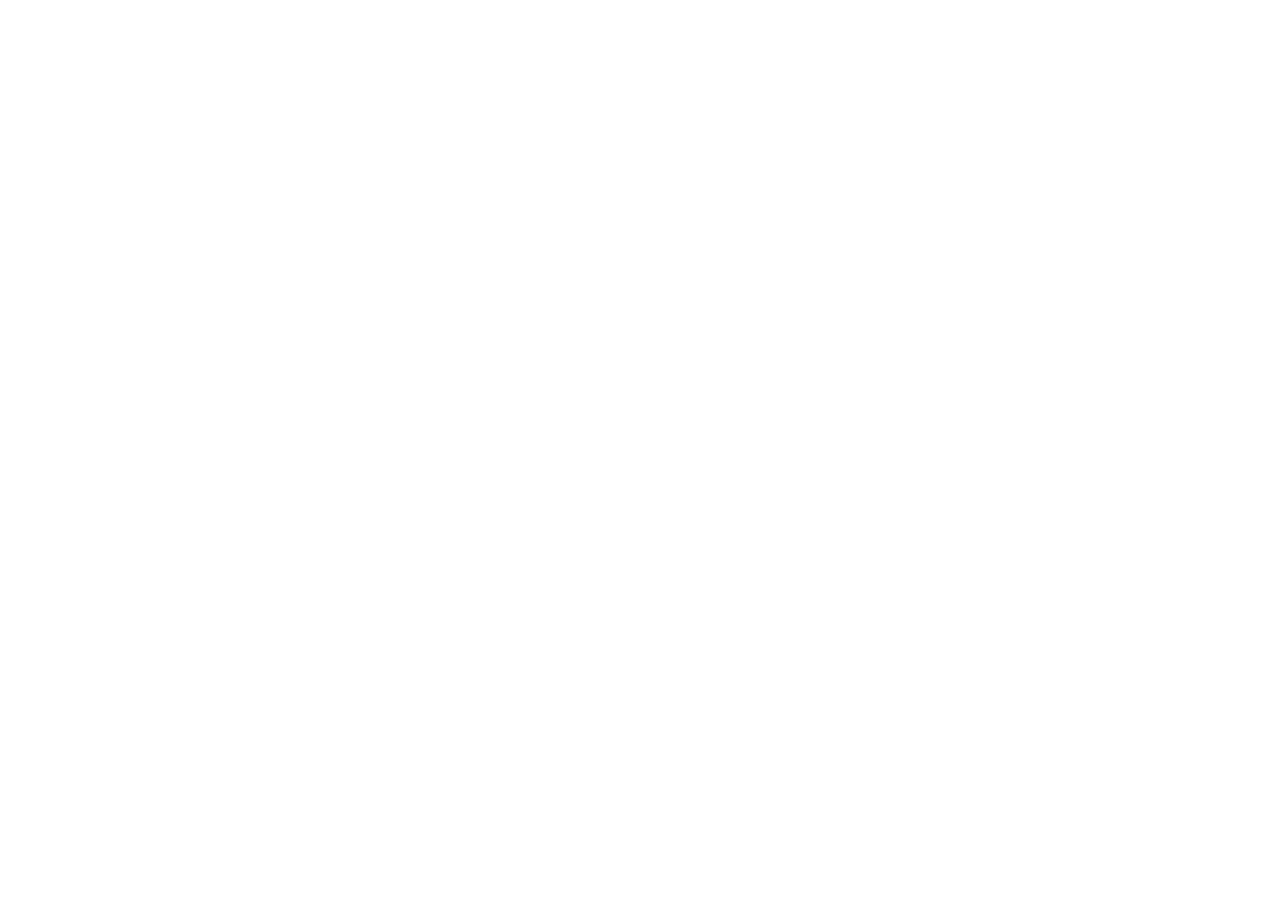
==== commit 50b41f09: "." ====
--- a/index.html
+++ b/index.html
@@ -29,7 +29,7 @@
     />
     <meta
       property="og:image"
-      content="https://luciaongta.xyz/wp-content/uploads/2025/01/BANNER-1.jpg"
+      content="./wp-content/uploads/2025/01/BANNER-1.jpg"
     />
     <meta property="og:image:width" content="960" />
     <meta property="og:image:height" content="540" />
@@ -42,7 +42,7 @@
     />
     <meta
       name="twitter:image"
-      content="https://luciaongta.xyz/wp-content/uploads/2025/01/BANNER-1.jpg"
+      content="./wp-content/uploads/2025/01/BANNER-1.jpg"
     />
     <meta name="twitter:site" content="@LuciaOnSolana" />
     
@@ -84,7 +84,7 @@
         font-family: "pricedown";
         font-style: normal;
         font-weight: 400;
-        src: url("https://luciaongta.xyz/wp-content/uploads/2025/01/pricedown-bl.ttf")
+        src: url("./wp-content/uploads/2025/01/pricedown-bl.ttf")
           format("truetype");
       }
       /*# sourceURL=cf-frontend-style-inline-css */
@@ -92,21 +92,21 @@
     <link
       rel="stylesheet"
       id="hfe-widgets-style-css"
-      href="https://luciaongta.xyz/wp-content/plugins/header-footer-elementor/inc/widgets-css/frontend.css?ver=2.8.6"
+      href="./wp-content/plugins/header-footer-elementor/inc/widgets-css/frontend.css?ver=2.8.6"
       type="text/css"
       media="all"
     />
     <link
       rel="stylesheet"
       id="embedpress-css-css"
-      href="https://luciaongta.xyz/wp-content/plugins/embedpress/assets/css/embedpress.css?ver=1771510534"
+      href="./wp-content/plugins/embedpress/assets/css/embedpress.css?ver=1771510534"
       type="text/css"
       media="all"
     />
     <link
       rel="stylesheet"
       id="embedpress-blocks-style-css"
-      href="https://luciaongta.xyz/wp-content/plugins/embedpress/assets/css/blocks.build.css?ver=1771510534"
+      href="./wp-content/plugins/embedpress/assets/css/blocks.build.css?ver=1771510534"
       type="text/css"
       media="all"
     />
@@ -484,42 +484,42 @@
     <link
       rel="stylesheet"
       id="tpcore-style-css"
-      href="https://luciaongta.xyz/wp-content/plugins/liko-core/assets/css/tp-core.css?ver=1.0.0"
+      href="./wp-content/plugins/liko-core/assets/css/tp-core.css?ver=1.0.0"
       type="text/css"
       media="all"
     />
     <link
       rel="stylesheet"
       id="sticky-buttons-css"
-      href="https://luciaongta.xyz/wp-content/plugins/sticky-buttons/public/assets/css/style.min.css?ver=4.3.5"
+      href="./wp-content/plugins/sticky-buttons/public/assets/css/style.min.css?ver=4.3.5"
       type="text/css"
       media="all"
     />
     <link
       rel="stylesheet"
       id="sticky-buttons-fontawesome-css"
-      href="https://luciaongta.xyz/wp-content/plugins/sticky-buttons/vendors/fontawesome/css/all.css?ver=7.1"
+      href="./wp-content/plugins/sticky-buttons/vendors/fontawesome/css/all.css?ver=7.1"
       type="text/css"
       media="all"
     />
     <link
       rel="stylesheet"
       id="cmplz-general-css"
-      href="https://luciaongta.xyz/wp-content/plugins/complianz-gdpr/assets/css/cookieblocker.min.css?ver=1741724570"
+      href="./wp-content/plugins/complianz-gdpr/assets/css/cookieblocker.min.css?ver=1741724570"
       type="text/css"
       media="all"
     />
     <link
       rel="stylesheet"
       id="hfe-style-css"
-      href="https://luciaongta.xyz/wp-content/plugins/header-footer-elementor/assets/css/header-footer-elementor.css?ver=2.8.6"
+      href="./wp-content/plugins/header-footer-elementor/assets/css/header-footer-elementor.css?ver=2.8.6"
       type="text/css"
       media="all"
     />
     <link
       rel="stylesheet"
       id="elementor-frontend-css"
-      href="https://luciaongta.xyz/wp-content/uploads/elementor/css/custom-frontend.min.css?ver=1775313305"
+      href="./wp-content/uploads/elementor/css/custom-frontend.min.css?ver=1775313305"
       type="text/css"
       media="all"
     />
@@ -540,63 +540,63 @@
     <link
       rel="stylesheet"
       id="elementor-post-11-css"
-      href="https://luciaongta.xyz/wp-content/uploads/elementor/css/post-11.css?ver=1775313305"
+      href="./wp-content/uploads/elementor/css/post-11.css?ver=1775313305"
       type="text/css"
       media="all"
     />
     <link
       rel="stylesheet"
       id="font-awesome-5-all-css"
-      href="https://luciaongta.xyz/wp-content/plugins/elementor/assets/lib/font-awesome/css/all.min.css?ver=4.0.1"
+      href="./wp-content/plugins/elementor/assets/lib/font-awesome/css/all.min.css?ver=4.0.1"
       type="text/css"
       media="all"
     />
     <link
       rel="stylesheet"
       id="font-awesome-4-shim-css"
-      href="https://luciaongta.xyz/wp-content/plugins/elementor/assets/lib/font-awesome/css/v4-shims.min.css?ver=4.0.1"
+      href="./wp-content/plugins/elementor/assets/lib/font-awesome/css/v4-shims.min.css?ver=4.0.1"
       type="text/css"
       media="all"
     />
     <link
       rel="stylesheet"
       id="elementor-post-16074-css"
-      href="https://luciaongta.xyz/wp-content/uploads/elementor/css/post-16074.css?ver=1775314237"
+      href="./wp-content/uploads/elementor/css/post-16074.css?ver=1775314237"
       type="text/css"
       media="all"
     />
     <link
       rel="stylesheet"
       id="base-desktop-css"
-      href="https://luciaongta.xyz/wp-content/uploads/elementor/css/base-desktop.css?ver=69d1253dc3a19"
+      href="./wp-content/uploads/elementor/css/base-desktop.css?ver=69d1253dc3a19"
       type="text/css"
       media="all"
     />
     <link
       rel="stylesheet"
       id="liko-breadcrumb-typo-css"
-      href="https://luciaongta.xyz/wp-content/themes/liko/assets/css/liko-custom.css?ver=53912c758e28768449471de68d3373cb"
+      href="./wp-content/themes/liko/assets/css/liko-custom.css?ver=53912c758e28768449471de68d3373cb"
       type="text/css"
       media="all"
     />
     <link
       rel="stylesheet"
       id="liko-breadcrumb-bg-settings-css"
-      href="https://luciaongta.xyz/wp-content/themes/liko/assets/css/liko-custom.css?ver=53912c758e28768449471de68d3373cb"
+      href="./wp-content/themes/liko/assets/css/liko-custom.css?ver=53912c758e28768449471de68d3373cb"
       type="text/css"
       media="all"
     />
     <link
       rel="stylesheet"
       id="liko-breadcrumb-spacing-settings-css"
-      href="https://luciaongta.xyz/wp-content/themes/liko/assets/css/liko-custom.css?ver=53912c758e28768449471de68d3373cb"
+      href="./wp-content/themes/liko/assets/css/liko-custom.css?ver=53912c758e28768449471de68d3373cb"
       type="text/css"
       media="all"
     />
     <link
       rel="stylesheet"
       id="liko-footer-bg-settings-css"
-      href="https://luciaongta.xyz/wp-content/themes/liko/assets/css/liko-custom.css?ver=53912c758e28768449471de68d3373cb"
+      href="./wp-content/themes/liko/assets/css/liko-custom.css?ver=53912c758e28768449471de68d3373cb"
       type="text/css"
       media="all"
     />
@@ -610,137 +610,137 @@
     <link
       rel="stylesheet"
       id="bootstrap-css"
-      href="https://luciaongta.xyz/wp-content/themes/liko/assets/css/bootstrap.css?ver=53912c758e28768449471de68d3373cb"
+      href="./wp-content/themes/liko/assets/css/bootstrap.css?ver=53912c758e28768449471de68d3373cb"
       type="text/css"
       media="all"
     />
     <link
       rel="stylesheet"
       id="animate-css"
-      href="https://luciaongta.xyz/wp-content/themes/liko/assets/css/animate.css?ver=53912c758e28768449471de68d3373cb"
+      href="./wp-content/themes/liko/assets/css/animate.css?ver=53912c758e28768449471de68d3373cb"
       type="text/css"
       media="all"
     />
     <link
       rel="stylesheet"
       id="swiper-bundle-css"
-      href="https://luciaongta.xyz/wp-content/themes/liko/assets/css/swiper-bundle.css?ver=53912c758e28768449471de68d3373cb"
+      href="./wp-content/themes/liko/assets/css/swiper-bundle.css?ver=53912c758e28768449471de68d3373cb"
       type="text/css"
       media="all"
     />
     <link
       rel="stylesheet"
       id="slick-css"
-      href="https://luciaongta.xyz/wp-content/themes/liko/assets/css/slick.css?ver=53912c758e28768449471de68d3373cb"
+      href="./wp-content/themes/liko/assets/css/slick.css?ver=53912c758e28768449471de68d3373cb"
       type="text/css"
       media="all"
     />
     <link
       rel="stylesheet"
       id="magnific-popup-css"
-      href="https://luciaongta.xyz/wp-content/themes/liko/assets/css/magnific-popup.css?ver=53912c758e28768449471de68d3373cb"
+      href="./wp-content/themes/liko/assets/css/magnific-popup.css?ver=53912c758e28768449471de68d3373cb"
       type="text/css"
       media="all"
     />
     <link
       rel="stylesheet"
       id="font-awesome-pro-css"
-      href="https://luciaongta.xyz/wp-content/themes/liko/assets/css/font-awesome-pro.css?ver=53912c758e28768449471de68d3373cb"
+      href="./wp-content/themes/liko/assets/css/font-awesome-pro.css?ver=53912c758e28768449471de68d3373cb"
       type="text/css"
       media="all"
     />
     <link
       rel="stylesheet"
       id="spacing-css"
-      href="https://luciaongta.xyz/wp-content/themes/liko/assets/css/spacing.css?ver=53912c758e28768449471de68d3373cb"
+      href="./wp-content/themes/liko/assets/css/spacing.css?ver=53912c758e28768449471de68d3373cb"
       type="text/css"
       media="all"
     />
     <link
       rel="stylesheet"
       id="custom-animation-css"
-      href="https://luciaongta.xyz/wp-content/themes/liko/assets/css/custom-animation.css?ver=53912c758e28768449471de68d3373cb"
+      href="./wp-content/themes/liko/assets/css/custom-animation.css?ver=53912c758e28768449471de68d3373cb"
       type="text/css"
       media="all"
     />
     <link
       rel="stylesheet"
       id="liko-core-css"
-      href="https://luciaongta.xyz/wp-content/themes/liko/assets/css/liko-core.css?ver=1775446655"
+      href="./wp-content/themes/liko/assets/css/liko-core.css?ver=1775446655"
       type="text/css"
       media="all"
     />
     <link
       rel="stylesheet"
       id="liko-unit-css"
-      href="https://luciaongta.xyz/wp-content/themes/liko/assets/css/liko-unit.css?ver=1775446655"
+      href="./wp-content/themes/liko/assets/css/liko-unit.css?ver=1775446655"
       type="text/css"
       media="all"
     />
     <link
       rel="stylesheet"
       id="liko-custom-css"
-      href="https://luciaongta.xyz/wp-content/themes/liko/assets/css/liko-custom.css?ver=53912c758e28768449471de68d3373cb"
+      href="./wp-content/themes/liko/assets/css/liko-custom.css?ver=53912c758e28768449471de68d3373cb"
       type="text/css"
       media="all"
     />
     <link
       rel="stylesheet"
       id="liko-style-css"
-      href="https://luciaongta.xyz/wp-content/themes/liko/style.css?ver=53912c758e28768449471de68d3373cb"
+      href="./wp-content/themes/liko/style.css?ver=53912c758e28768449471de68d3373cb"
       type="text/css"
       media="all"
     />
     <link
       rel="stylesheet"
       id="hfe-elementor-icons-css"
-      href="https://luciaongta.xyz/wp-content/plugins/elementor/assets/lib/eicons/css/elementor-icons.min.css?ver=5.34.0"
+      href="./wp-content/plugins/elementor/assets/lib/eicons/css/elementor-icons.min.css?ver=5.34.0"
       type="text/css"
       media="all"
     />
     <link
       rel="stylesheet"
       id="hfe-icons-list-css"
-      href="https://luciaongta.xyz/wp-content/plugins/elementor/assets/css/widget-icon-list.min.css?ver=3.24.3"
+      href="./wp-content/plugins/elementor/assets/css/widget-icon-list.min.css?ver=3.24.3"
       type="text/css"
       media="all"
     />
     <link
       rel="stylesheet"
       id="hfe-social-icons-css"
-      href="https://luciaongta.xyz/wp-content/plugins/elementor/assets/css/widget-social-icons.min.css?ver=3.24.0"
+      href="./wp-content/plugins/elementor/assets/css/widget-social-icons.min.css?ver=3.24.0"
       type="text/css"
       media="all"
     />
     <link
       rel="stylesheet"
       id="hfe-social-share-icons-brands-css"
-      href="https://luciaongta.xyz/wp-content/plugins/elementor/assets/lib/font-awesome/css/brands.css?ver=5.15.3"
+      href="./wp-content/plugins/elementor/assets/lib/font-awesome/css/brands.css?ver=5.15.3"
       type="text/css"
       media="all"
     />
     <link
       rel="stylesheet"
       id="hfe-social-share-icons-fontawesome-css"
-      href="https://luciaongta.xyz/wp-content/plugins/elementor/assets/lib/font-awesome/css/fontawesome.css?ver=5.15.3"
+      href="./wp-content/plugins/elementor/assets/lib/font-awesome/css/fontawesome.css?ver=5.15.3"
       type="text/css"
       media="all"
     />
     <link
       rel="stylesheet"
       id="hfe-nav-menu-icons-css"
-      href="https://luciaongta.xyz/wp-content/plugins/elementor/assets/lib/font-awesome/css/solid.css?ver=5.15.3"
-      type="text/css"
-      media="all"
-    />
-    <script
-      type="text/javascript"
-      src="https://luciaongta.xyz/wp-content/plugins/wp-letsencrypt-ssl/admin/js/jsredirect.js?ver=7.8.5.15"
+      href="./wp-content/plugins/elementor/assets/lib/font-awesome/css/solid.css?ver=5.15.3"
+      type="text/css"
+      media="all"
+    />
+    <script
+      type="text/javascript"
+      src="./wp-content/plugins/wp-letsencrypt-ssl/admin/js/jsredirect.js?ver=7.8.5.15"
       id="wpen-jsredirect-js"
     ></script>
     <script
       type="text/javascript"
-      src="https://luciaongta.xyz/wp-content/plugins/elementor/assets/lib/font-awesome/js/v4-shims.min.js?ver=4.0.1"
+      src="./wp-content/plugins/elementor/assets/lib/font-awesome/js/v4-shims.min.js?ver=4.0.1"
       id="font-awesome-4-shim-js"
     ></script>
     <script
@@ -1820,11 +1820,11 @@
                 }
 
                 .section-character-overview .section-background {
-                  background-image: url("https://luciaongta.xyz/wp-content/uploads/2025/05/luciasol-9-scaled.jpg");
+                  background-image: url("./wp-content/uploads/2025/05/luciasol-9-scaled.jpg");
                 }
 
                 .section-trailers .section-background {
-                  background-image: url("https://luciaongta.xyz/wp-content/uploads/2025/05/luciasol-4.jpg");
+                  background-image: url("./wp-content/uploads/2025/05/luciasol-4.jpg");
                 }
 
                 .section-story .section-background {
@@ -2688,18 +2688,18 @@
     <link
       rel="stylesheet"
       id="embedpress-elementor-css-css"
-      href="https://luciaongta.xyz/wp-content/plugins/embedpress/assets/css/embedpress-elementor.css?ver=1712240030"
-      type="text/css"
-      media="all"
-    />
-    <script
-      type="text/javascript"
-      src="https://luciaongta.xyz/wp-content/plugins/elementor/assets/js/webpack.runtime.min.js?ver=4.0.1"
+      href="./wp-content/plugins/embedpress/assets/css/embedpress-elementor.css?ver=1712240030"
+      type="text/css"
+      media="all"
+    />
+    <script
+      type="text/javascript"
+      src="./wp-content/plugins/elementor/assets/js/webpack.runtime.min.js?ver=4.0.1"
       id="elementor-webpack-runtime-js"
     ></script>
     <script
       type="text/javascript"
-      src="https://luciaongta.xyz/wp-content/plugins/elementor/assets/js/frontend-modules.min.js?ver=4.0.1"
+      src="./wp-content/plugins/elementor/assets/js/frontend-modules.min.js?ver=4.0.1"
       id="elementor-frontend-modules-js"
     ></script>
     <script
@@ -2844,92 +2844,92 @@
     </script>
     <script
       type="text/javascript"
-      src="https://luciaongta.xyz/wp-content/plugins/elementor/assets/js/frontend.min.js?ver=4.0.1"
+      src="./wp-content/plugins/elementor/assets/js/frontend.min.js?ver=4.0.1"
       id="elementor-frontend-js"
     ></script>
     <script
       type="text/javascript"
-      src="https://luciaongta.xyz/wp-content/themes/liko/assets/js/bootstrap-bundle.js?ver=53912c758e28768449471de68d3373cb"
+      src="./wp-content/themes/liko/assets/js/bootstrap-bundle.js?ver=53912c758e28768449471de68d3373cb"
       id="bootstrap-bundle-js"
     ></script>
     <script
       type="text/javascript"
-      src="https://luciaongta.xyz/wp-content/themes/liko/assets/js/gsap.js?ver=53912c758e28768449471de68d3373cb"
+      src="./wp-content/themes/liko/assets/js/gsap.js?ver=53912c758e28768449471de68d3373cb"
       id="gsap-js-js"
     ></script>
     <script
       type="text/javascript"
-      src="https://luciaongta.xyz/wp-content/themes/liko/assets/js/gsap-scroll-to-plugin.js?ver=53912c758e28768449471de68d3373cb"
+      src="./wp-content/themes/liko/assets/js/gsap-scroll-to-plugin.js?ver=53912c758e28768449471de68d3373cb"
       id="gsap-scroll-to-plugin-js-js"
     ></script>
     <script
       type="text/javascript"
-      src="https://luciaongta.xyz/wp-content/themes/liko/assets/js/gsap-scroll-smoother.js?ver=53912c758e28768449471de68d3373cb"
+      src="./wp-content/themes/liko/assets/js/gsap-scroll-smoother.js?ver=53912c758e28768449471de68d3373cb"
       id="gsap-scroll-smoother-js-js"
     ></script>
     <script
       type="text/javascript"
-      src="https://luciaongta.xyz/wp-content/themes/liko/assets/js/gsap-scroll-trigger.js?ver=53912c758e28768449471de68d3373cb"
+      src="./wp-content/themes/liko/assets/js/gsap-scroll-trigger.js?ver=53912c758e28768449471de68d3373cb"
       id="gsap-scroll-trigger-js-js"
     ></script>
     <script
       type="text/javascript"
-      src="https://luciaongta.xyz/wp-content/themes/liko/assets/js/gsap-split-text.js?ver=53912c758e28768449471de68d3373cb"
+      src="./wp-content/themes/liko/assets/js/gsap-split-text.js?ver=53912c758e28768449471de68d3373cb"
       id="gsap-split-text-js-js"
     ></script>
     <script
       type="text/javascript"
-      src="https://luciaongta.xyz/wp-content/themes/liko/assets/js/chroma.js?ver=53912c758e28768449471de68d3373cb"
+      src="./wp-content/themes/liko/assets/js/chroma.js?ver=53912c758e28768449471de68d3373cb"
       id="chroma-js-js"
     ></script>
     <script
       type="text/javascript"
-      src="https://luciaongta.xyz/wp-content/themes/liko/assets/js/three.js?ver=53912c758e28768449471de68d3373cb"
+      src="./wp-content/themes/liko/assets/js/three.js?ver=53912c758e28768449471de68d3373cb"
       id="liko-three-js-js"
     ></script>
     <script
       type="text/javascript"
-      src="https://luciaongta.xyz/wp-content/themes/liko/assets/js/tween-max.js?ver=53912c758e28768449471de68d3373cb"
+      src="./wp-content/themes/liko/assets/js/tween-max.js?ver=53912c758e28768449471de68d3373cb"
       id="tween-max-js-js"
     ></script>
     <script
       type="text/javascript"
-      src="https://luciaongta.xyz/wp-content/themes/liko/assets/js/scroll-magic.js?ver=53912c758e28768449471de68d3373cb"
+      src="./wp-content/themes/liko/assets/js/scroll-magic.js?ver=53912c758e28768449471de68d3373cb"
       id="scroll-magic-js-js"
     ></script>
     <script
       type="text/javascript"
-      src="https://luciaongta.xyz/wp-content/themes/liko/assets/js/range-slider.js?ver=53912c758e28768449471de68d3373cb"
+      src="./wp-content/themes/liko/assets/js/range-slider.js?ver=53912c758e28768449471de68d3373cb"
       id="range-slider-js"
     ></script>
     <script
       type="text/javascript"
-      src="https://luciaongta.xyz/wp-content/themes/liko/assets/js/swiper-bundle.js?ver=53912c758e28768449471de68d3373cb"
+      src="./wp-content/themes/liko/assets/js/swiper-bundle.js?ver=53912c758e28768449471de68d3373cb"
       id="swiper-bundle-js"
     ></script>
     <script
       type="text/javascript"
-      src="https://luciaongta.xyz/wp-content/themes/liko/assets/js/slick.js?ver=53912c758e28768449471de68d3373cb"
+      src="./wp-content/themes/liko/assets/js/slick.js?ver=53912c758e28768449471de68d3373cb"
       id="slick-js"
     ></script>
     <script
       type="text/javascript"
-      src="https://luciaongta.xyz/wp-content/themes/liko/assets/js/magnific-popup.js?ver=53912c758e28768449471de68d3373cb"
+      src="./wp-content/themes/liko/assets/js/magnific-popup.js?ver=53912c758e28768449471de68d3373cb"
       id="magnific-popup-js"
     ></script>
     <script
       type="text/javascript"
-      src="https://luciaongta.xyz/wp-content/themes/liko/assets/js/nice-select.js?ver=53912c758e28768449471de68d3373cb"
+      src="./wp-content/themes/liko/assets/js/nice-select.js?ver=53912c758e28768449471de68d3373cb"
       id="nice-select-js"
     ></script>
     <script
       type="text/javascript"
-      src="https://luciaongta.xyz/wp-content/themes/liko/assets/js/purecounter.js?ver=53912c758e28768449471de68d3373cb"
+      src="./wp-content/themes/liko/assets/js/purecounter.js?ver=53912c758e28768449471de68d3373cb"
       id="purecounter-js"
     ></script>
     <script
       type="text/javascript"
-      src="https://luciaongta.xyz/wp-content/themes/liko/assets/js/beforeafter.js?ver=53912c758e28768449471de68d3373cb"
+      src="./wp-content/themes/liko/assets/js/beforeafter.js?ver=53912c758e28768449471de68d3373cb"
       id="beforeafter-js-js"
     ></script>
     <script
@@ -2939,37 +2939,37 @@
     ></script>
     <script
       type="text/javascript"
-      src="https://luciaongta.xyz/wp-content/themes/liko/assets/js/isotope-pkgd.js?ver=53912c758e28768449471de68d3373cb"
+      src="./wp-content/themes/liko/assets/js/isotope-pkgd.js?ver=53912c758e28768449471de68d3373cb"
       id="isotope-pkgd-js"
     ></script>
     <script
       type="text/javascript"
-      src="https://luciaongta.xyz/wp-content/themes/liko/assets/js/tp-cursor.js?ver=53912c758e28768449471de68d3373cb"
+      src="./wp-content/themes/liko/assets/js/tp-cursor.js?ver=53912c758e28768449471de68d3373cb"
       id="liko-cursor-js-js"
     ></script>
     <script
       type="text/javascript"
-      src="https://luciaongta.xyz/wp-content/themes/liko/assets/js/waypoints.js?ver=53912c758e28768449471de68d3373cb"
+      src="./wp-content/themes/liko/assets/js/waypoints.js?ver=53912c758e28768449471de68d3373cb"
       id="waypoints-js"
     ></script>
     <script
       type="text/javascript"
-      src="https://luciaongta.xyz/wp-content/themes/liko/assets/js/countdown.js?ver=53912c758e28768449471de68d3373cb"
+      src="./wp-content/themes/liko/assets/js/countdown.js?ver=53912c758e28768449471de68d3373cb"
       id="countdown-js"
     ></script>
     <script
       type="text/javascript"
-      src="https://luciaongta.xyz/wp-content/themes/liko/assets/js/wow.js?ver=53912c758e28768449471de68d3373cb"
+      src="./wp-content/themes/liko/assets/js/wow.js?ver=53912c758e28768449471de68d3373cb"
       id="wow-js"
     ></script>
     <script
       type="text/javascript"
-      src="https://luciaongta.xyz/wp-content/themes/liko/assets/js/animation-app.js?ver=53912c758e28768449471de68d3373cb"
+      src="./wp-content/themes/liko/assets/js/animation-app.js?ver=53912c758e28768449471de68d3373cb"
       id="animation-app-js-js"
     ></script>
     <script
       type="text/javascript"
-      src="https://luciaongta.xyz/wp-content/themes/liko/assets/js/main.js?ver=1775446655"
+      src="./wp-content/themes/liko/assets/js/main.js?ver=1775446655"
       id="liko-main-js"
     ></script>
     <script type="text/javascript" id="sticky-buttons-js-extra">
@@ -2983,7 +2983,7 @@
     </script>
     <script
       type="text/javascript"
-      src="https://luciaongta.xyz/wp-content/plugins/sticky-buttons/public/assets/js/script.min.js?ver=4.3.5"
+      src="./wp-content/plugins/sticky-buttons/public/assets/js/script.min.js?ver=4.3.5"
       id="sticky-buttons-js"
     ></script>
     <script data-category="functional"></script>
--- a/wp-content/plugins/header-footer-elementor/inc/widgets-css/frontend.css
+++ b/wp-content/plugins/header-footer-elementor/inc/widgets-css/frontend.css
@@ -0,0 +1,3220 @@
+/* Counter Widget CSS */
+.hfe-counter-wrapper {
+  display: flex;
+  flex-direction: column;
+  align-items: center;
+  justify-content: center;
+  gap: 10px;
+}
+
+/* Default alignments that will be overridden by controls */
+.hfe-counter-wrapper[style*="flex-direction: column"] {
+  align-items: center; /* horizontal alignment for column layouts */
+  justify-content: center; /* vertical alignment for column layouts */
+}
+
+.hfe-counter-wrapper[style*="flex-direction: row"] {
+  justify-content: center; /* horizontal alignment for row layouts */
+  align-items: center; /* vertical alignment for row layouts */
+}
+
+.hfe-counter-content {
+  display: flex;
+  align-items: center;
+  justify-content: center;
+}
+
+.hfe-counter-number {
+  font-weight: bold;
+  font-size: 48px;
+  line-height: 1;
+}
+
+.hfe-counter-title {
+  font-size: 18px;
+  line-height: 1.2;
+  margin: 0;
+}
+
+.hfe-counter-prefix,
+.hfe-counter-suffix {
+  font-size: inherit;
+  line-height: inherit;
+}
+
+/* Title styling - flex enabled for alignment controls */
+.hfe-counter-title {
+  margin: 0;
+  display: flex;
+  align-items: center;
+  justify-content: center;
+  flex-shrink: 0;
+}
+
+/* Ensure counter content doesn't shrink */
+.hfe-counter-content {
+  flex-shrink: 0;
+}
+
+/* Equal width distribution for horizontal layouts */
+.hfe-counter-wrapper[style*="flex-direction: row"] .hfe-counter-title,
+.hfe-counter-wrapper[style*="flex-direction: row"] .hfe-counter-content {
+  flex: 1;
+  min-width: 0;
+}
+
+.hfe-counter-wrapper[style*="flex-direction: row-reverse"] .hfe-counter-title,
+.hfe-counter-wrapper[style*="flex-direction: row-reverse"]
+  .hfe-counter-content {
+  flex: 1;
+  min-width: 0;
+}
+
+/* Alternative approach - apply to all potential horizontal layouts */
+.hfe-counter-wrapper:not([style*="column"]) .hfe-counter-title,
+.hfe-counter-wrapper:not([style*="column"]) .hfe-counter-content {
+  flex: 1;
+  min-width: 0;
+}
+
+/* Ensure counter content maintains flex display in all layouts */
+.hfe-counter-content {
+  display: flex !important;
+  align-items: center;
+  justify-content: center;
+}
+
+/* Responsive equal width distribution */
+@media (max-width: 1024px) {
+  .elementor-widget-hfe-counter
+    .hfe-counter-wrapper[style*="row"]
+    .hfe-counter-title,
+  .elementor-widget-hfe-counter
+    .hfe-counter-wrapper[style*="row"]
+    .hfe-counter-content {
+    flex: 1;
+    min-width: 0;
+  }
+}
+
+@media (max-width: 767px) {
+  .elementor-widget-hfe-counter
+    .hfe-counter-wrapper[style*="row"]
+    .hfe-counter-title,
+  .elementor-widget-hfe-counter
+    .hfe-counter-wrapper[style*="row"]
+    .hfe-counter-content {
+    flex: 1;
+    min-width: 0;
+  }
+}
+
+/* Responsive adjustments */
+@media (max-width: 767px) {
+  .hfe-counter-number {
+    font-size: 36px;
+  }
+
+  .hfe-counter-title {
+    font-size: 16px;
+  }
+}
+
+/* Navigation Menu CSS */
+
+ul.hfe-nav-menu,
+.hfe-nav-menu li,
+.hfe-nav-menu ul {
+  list-style: none !important;
+  margin: 0;
+  padding: 0;
+}
+
+.hfe-nav-menu li.menu-item {
+  position: relative;
+}
+
+.hfe-flyout-container .hfe-nav-menu li.menu-item {
+  position: relative;
+  background: unset;
+}
+
+.hfe-nav-menu .sub-menu li.menu-item {
+  position: relative;
+  background: inherit;
+}
+.hfe-nav-menu__theme-icon-yes button.sub-menu-toggle {
+  display: none;
+}
+
+div.hfe-nav-menu,
+.elementor-widget-hfe-nav-menu .elementor-widget-container {
+  -js-display: flex;
+  display: -webkit-box;
+  display: -webkit-flex;
+  display: -moz-box;
+  display: -ms-flexbox;
+  display: flex;
+  -webkit-box-orient: vertical;
+  -webkit-box-direction: normal;
+  -webkit-flex-direction: column;
+  -moz-box-orient: vertical;
+  -moz-box-direction: normal;
+  -ms-flex-direction: column;
+  flex-direction: column;
+}
+
+.hfe-nav-menu__layout-horizontal,
+.hfe-nav-menu__layout-horizontal .hfe-nav-menu {
+  -js-display: flex;
+  display: -webkit-box;
+  display: -webkit-flex;
+  display: -moz-box;
+  display: -ms-flexbox;
+  display: flex;
+}
+
+.hfe-nav-menu__layout-horizontal .hfe-nav-menu {
+  -webkit-flex-wrap: wrap;
+  -ms-flex-wrap: wrap;
+  flex-wrap: wrap;
+}
+
+.hfe-nav-menu .parent-has-no-child .hfe-menu-toggle {
+  display: none;
+}
+
+.hfe-nav-menu__layout-horizontal .hfe-nav-menu .sub-menu,
+.hfe-submenu-action-hover .hfe-layout-vertical .hfe-nav-menu .sub-menu {
+  position: absolute;
+  top: 100%;
+  left: 0;
+  z-index: 16;
+  visibility: hidden;
+  opacity: 0;
+  text-align: left;
+  -webkit-transition: all 300ms ease-in;
+  transition: all 300ms ease-in;
+}
+
+.hfe-nav-menu__layout-horizontal
+  .hfe-nav-menu
+  .menu-item-has-children:hover
+  > .sub-menu,
+.hfe-nav-menu__layout-horizontal
+  .hfe-nav-menu
+  .menu-item-has-children:focus
+  > .sub-menu {
+  visibility: visible;
+  opacity: 1;
+}
+
+.hfe-submenu-action-click
+  .hfe-nav-menu
+  .menu-item-has-children:hover
+  > .sub-menu,
+.hfe-submenu-action-click
+  .hfe-nav-menu
+  .menu-item-has-children:focus
+  > .sub-menu {
+  visibility: hidden;
+  opacity: 0;
+}
+
+.hfe-nav-menu .menu-item-has-children .sub-menu {
+  position: absolute;
+  top: 100%;
+  left: 0;
+  z-index: 9999;
+  visibility: hidden;
+  opacity: 0;
+}
+
+.hfe-flyout-container
+  .hfe-nav-menu
+  .menu-item-has-children
+  .menu-item-has-children
+  .sub-menu {
+  top: 0;
+  left: 0;
+}
+
+.hfe-nav-menu .menu-item-has-children .menu-item-has-children .sub-menu {
+  top: 0;
+  left: 100%;
+}
+
+.hfe-nav-menu__layout-horizontal
+  .hfe-nav-menu
+  .menu-item-has-children:hover
+  > .sub-menu,
+.hfe-nav-menu__layout-horizontal
+  .hfe-nav-menu
+  .menu-item-has-children.focus
+  > .sub-menu {
+  visibility: visible;
+  opacity: 1;
+  -webkit-transition: all 300ms ease-out;
+  transition: all 300ms ease-out;
+}
+
+.hfe-nav-menu:before,
+.hfe-nav-menu:after {
+  content: "";
+  display: table;
+  clear: both;
+}
+
+/* Alignemnt CSS */
+.hfe-nav-menu__align-right .hfe-nav-menu {
+  margin-left: auto;
+  -webkit-box-pack: end;
+  -ms-flex-pack: end;
+  -webkit-justify-content: flex-end;
+  -moz-box-pack: end;
+  justify-content: flex-end;
+}
+
+.hfe-nav-menu__align-right .hfe-nav-menu__layout-vertical li a.hfe-menu-item,
+.hfe-nav-menu__align-right
+  .hfe-nav-menu__layout-vertical
+  li
+  a.hfe-sub-menu-item {
+  -webkit-box-pack: end;
+  -ms-flex-pack: end;
+  -webkit-justify-content: flex-end;
+  -moz-box-pack: end;
+  justify-content: flex-end;
+}
+
+.hfe-nav-menu__align-right
+  .hfe-nav-menu__layout-vertical
+  li.hfe-has-submenu
+  .hfe-button-wrapper,
+.rtl
+  .hfe-nav-menu__align-left
+  .hfe-nav-menu__layout-vertical
+  li.hfe-has-submenu
+  .hfe-button-wrapper,
+.hfe-nav-menu__align-right .hfe-nav-menu__layout-vertical li.hfe-button-wrapper,
+.rtl
+  .hfe-nav-menu__align-left
+  .hfe-nav-menu__layout-vertical
+  li.hfe-button-wrapper {
+  text-align: right;
+}
+.hfe-nav-menu__align-left
+  .hfe-nav-menu__layout-vertical
+  li.hfe-has-submenu
+  .hfe-button-wrapper,
+.rtl
+  .hfe-nav-menu__align-right
+  .hfe-nav-menu__layout-vertical
+  li.hfe-has-submenu
+  .hfe-button-wrapper,
+.hfe-nav-menu__align-left .hfe-nav-menu__layout-vertical li.hfe-button-wrapper,
+.rtl
+  .hfe-nav-menu__align-right
+  .hfe-nav-menu__layout-vertical
+  li.hfe-button-wrapper {
+  text-align: left;
+}
+.hfe-nav-menu__align-center
+  .hfe-nav-menu__layout-vertical
+  li.hfe-has-submenu
+  .hfe-button-wrapper,
+.hfe-nav-menu__align-center
+  .hfe-nav-menu__layout-vertical
+  li.hfe-button-wrapper {
+  text-align: center;
+}
+.hfe-nav-menu__align-left .hfe-nav-menu {
+  margin-right: auto;
+  -webkit-box-pack: start;
+  -ms-flex-pack: start;
+  -webkit-justify-content: flex-start;
+  -moz-box-pack: start;
+  justify-content: flex-start;
+}
+
+.hfe-nav-menu__align-left .hfe-nav-menu__layout-vertical li a.hfe-menu-item,
+.hfe-nav-menu__align-left
+  .hfe-nav-menu__layout-vertical
+  li
+  a.hfe-sub-menu-item {
+  -webkit-box-pack: start;
+  -ms-flex-pack: start;
+  -webkit-justify-content: flex-start;
+  -moz-box-pack: start;
+  justify-content: flex-start;
+}
+
+.hfe-nav-menu__align-center .hfe-nav-menu {
+  margin-left: auto;
+  margin-right: auto;
+  -webkit-box-pack: center;
+  -ms-flex-pack: center;
+  -webkit-justify-content: center;
+  -moz-box-pack: center;
+  justify-content: center;
+}
+
+.hfe-nav-menu__align-center .hfe-nav-menu__layout-vertical li a.hfe-menu-item,
+.hfe-nav-menu__align-center
+  .hfe-nav-menu__layout-vertical
+  li
+  a.hfe-sub-menu-item {
+  -webkit-box-pack: center;
+  -ms-flex-pack: center;
+  -webkit-justify-content: center;
+  -moz-box-pack: center;
+  justify-content: center;
+}
+
+.hfe-nav-menu__layout-horizontal .hfe-nav-menu {
+  -js-display: flex;
+  display: -webkit-box;
+  display: -webkit-flex;
+  display: -moz-box;
+  display: -ms-flexbox;
+  display: flex;
+  -webkit-flex-wrap: wrap;
+  -ms-flex-wrap: wrap;
+  flex-wrap: wrap;
+}
+.hfe-nav-menu__align-justify .hfe-nav-menu__layout-horizontal .hfe-nav-menu {
+  width: 100%;
+}
+.hfe-nav-menu__align-justify
+  .hfe-nav-menu__layout-horizontal
+  .hfe-nav-menu
+  li.menu-item {
+  -webkit-box-flex: 1;
+  -ms-flex-positive: 1;
+  -webkit-flex-grow: 1;
+  -moz-box-flex: 1;
+  flex-grow: 1;
+}
+.hfe-nav-menu__align-justify
+  .hfe-nav-menu__layout-horizontal
+  .hfe-nav-menu
+  li
+  a.hfe-menu-item {
+  -webkit-box-pack: center;
+  -ms-flex-pack: center;
+  -webkit-justify-content: center;
+  -moz-box-pack: center;
+  justify-content: center;
+}
+
+/* Alignment CSS ends */
+
+.hfe-active-menu + nav li:not(:last-child) a.hfe-menu-item,
+.hfe-active-menu + nav li:not(:last-child) a.hfe-sub-menu-item {
+  border-bottom-width: 0;
+}
+
+/*  Horizontal Menu */
+
+.hfe-nav-menu a.hfe-menu-item,
+.hfe-nav-menu a.hfe-sub-menu-item {
+  line-height: 1;
+  text-decoration: none;
+  -js-display: flex;
+  display: -webkit-box;
+  display: -webkit-flex;
+  display: -moz-box;
+  display: -ms-flexbox;
+  display: flex;
+  -webkit-box-pack: justify;
+  -moz-box-pack: justify;
+  -ms-flex-pack: justify;
+  -webkit-box-shadow: none;
+  box-shadow: none;
+  -webkit-box-align: center;
+  -webkit-align-items: center;
+  -moz-box-align: center;
+  -ms-flex-align: center;
+  align-items: center;
+  -webkit-justify-content: space-between;
+  justify-content: space-between;
+}
+
+.hfe-nav-menu a.hfe-menu-item:hover,
+.hfe-nav-menu a.hfe-sub-menu-item:hover {
+  text-decoration: none;
+}
+
+.hfe-nav-menu .sub-menu {
+  min-width: 220px;
+  margin: 0;
+  z-index: 9999;
+}
+
+.hfe-nav-menu__layout-horizontal {
+  font-size: 0;
+}
+
+.hfe-nav-menu__layout-horizontal li.menu-item,
+.hfe-nav-menu__layout-horizontal > li.menu-item {
+  font-size: medium;
+}
+
+.hfe-nav-menu__layout-horizontal .hfe-nav-menu .sub-menu {
+  -webkit-box-shadow: 0 4px 10px -2px rgba(0, 0, 0, 0.1);
+  box-shadow: 0 4px 10px -2px rgba(0, 0, 0, 0.1);
+}
+
+/* Icons CSS */
+.hfe-submenu-icon-arrow .hfe-nav-menu .parent-has-child .sub-arrow i:before {
+  content: "";
+}
+.hfe-submenu-icon-classic .hfe-nav-menu .parent-has-child .sub-arrow i:before {
+  content: "";
+}
+.hfe-submenu-icon-plus .hfe-nav-menu .parent-has-child .sub-arrow i:before {
+  content: "+";
+}
+.hfe-submenu-icon-none .hfe-nav-menu .parent-has-child .sub-arrow {
+  display: none;
+}
+
+.hfe-submenu-icon-arrow
+  .hfe-nav-menu
+  .parent-has-child
+  .sub-menu-active
+  .sub-arrow
+  i:before,
+.hfe-link-redirect-self_link.hfe-submenu-icon-arrow
+  .hfe-nav-menu
+  .parent-has-child
+  .menu-active
+  .sub-arrow
+  i:before {
+  content: "";
+}
+.hfe-submenu-icon-plus
+  .hfe-nav-menu
+  .parent-has-child
+  .sub-menu-active
+  .sub-arrow
+  i:before,
+.hfe-link-redirect-self_link.hfe-submenu-icon-plus
+  .hfe-nav-menu
+  .parent-has-child
+  .menu-active
+  .sub-arrow
+  i:before {
+  content: "-";
+}
+.hfe-submenu-icon-classic
+  .hfe-nav-menu
+  .parent-has-child
+  .sub-menu-active
+  .sub-arrow
+  i:before,
+.hfe-link-redirect-self_link.hfe-submenu-icon-classic
+  .hfe-nav-menu
+  .parent-has-child
+  .menu-active
+  .sub-arrow
+  i:before {
+  content: "";
+}
+
+.rtl
+  .hfe-submenu-icon-arrow
+  .hfe-nav-menu__layout-horizontal
+  .menu-item-has-children
+  ul
+  a
+  .sub-arrow
+  i:before {
+  content: "";
+}
+
+.rtl
+  .hfe-submenu-icon-classic
+  .hfe-nav-menu__layout-horizontal
+  .menu-item-has-children
+  ul
+  a
+  .sub-arrow
+  i:before {
+  content: "";
+}
+
+.hfe-submenu-icon-arrow
+  .hfe-nav-menu__layout-horizontal
+  .menu-item-has-children
+  ul
+  a
+  .sub-arrow
+  i:before {
+  content: "";
+}
+
+.hfe-submenu-icon-classic
+  .hfe-nav-menu__layout-horizontal
+  .menu-item-has-children
+  ul
+  a
+  .sub-arrow
+  i:before {
+  content: "";
+}
+/* Icon CSS ends */
+
+.hfe-nav-menu-icon {
+  padding: 0.35em;
+  border: 0 solid;
+}
+
+.hfe-nav-menu-icon svg {
+  width: 25px;
+  height: 25px;
+  line-height: 25px;
+  font-size: 25px;
+}
+
+.hfe-nav-menu-icon i:focus {
+  outline: 0;
+}
+
+.hfe-has-submenu-container a.hfe-menu-item:focus,
+.hfe-has-submenu-container a.hfe-sub-menu-item:focus {
+  outline: 0;
+}
+/* Submenus */
+
+.hfe-nav-menu .menu-item-has-children:focus,
+.hfe-nav-menu .menu-item-has-children .sub-menu:focus,
+.hfe-nav-menu .menu-item-has-children-container:focus {
+  outline: 0;
+}
+.hfe-nav-menu .menu-item-has-children-container {
+  position: relative;
+}
+
+.hfe-nav-menu__layout-expandible .sub-menu,
+.hfe-nav-menu__layout-vertical .sub-menu,
+.hfe-flyout-wrapper .sub-menu {
+  position: relative;
+  height: 0;
+}
+
+.hfe-nav-menu__submenu-arrow .hfe-menu-toggle:before,
+.hfe-nav-menu__submenu-plus .hfe-menu-toggle:before,
+.hfe-nav-menu__submenu-classic .hfe-menu-toggle:before {
+  font-family: "Font Awesome 5 Free";
+  z-index: 1;
+  font-size: inherit;
+  font-weight: inherit;
+  line-height: 0;
+}
+
+.hfe-menu-item-center .hfe-nav-menu li a.hfe-menu-item,
+.hfe-menu-item-center .hfe-nav-menu li a.hfe-sub-menu-item {
+  margin-right: 0px;
+}
+
+.hfe-nav-menu__submenu-none .hfe-nav-menu li a.hfe-menu-item,
+.hfe-nav-menu__submenu-none .hfe-nav-menu li a.hfe-sub-menu-item {
+  margin-right: 0px;
+}
+
+.hfe-nav-menu__toggle-icon:before {
+  content: "\f0c9";
+  font-family: "fontAwesome";
+  z-index: 1;
+  font-size: 24px;
+  font-weight: inherit;
+  font-style: normal;
+  line-height: 0;
+}
+
+.hfe-active-menu .hfe-nav-menu__toggle-icon:before {
+  content: "\f00d";
+}
+
+.hfe-nav-menu__layout-expandible {
+  -webkit-transition-property: display;
+  transition-property: display;
+  -webkit-transition-duration: 0.5s;
+  transition-duration: 0.5s;
+  -webkit-transition-timing-function: cubic-bezier(0, 1, 0.5, 1);
+  transition-timing-function: cubic-bezier(0, 1, 0.5, 1);
+}
+
+.hfe-nav-menu__layout-expandible {
+  visibility: hidden;
+  opacity: 0;
+}
+
+.hfe-nav-menu__layout-expandible .sub-menu {
+  visibility: hidden;
+  opacity: 0;
+}
+
+.hfe-active-menu + .hfe-nav-menu__layout-expandible {
+  visibility: visible;
+  opacity: 1;
+  height: auto;
+}
+
+.hfe-active-menu.hfe-active-menu-full-width + .hfe-nav-menu__layout-expandible,
+.hfe-active-menu.hfe-active-menu-full-width + .hfe-nav-menu__layout-horizontal,
+.hfe-active-menu.hfe-active-menu-full-width + .hfe-nav-menu__layout-vertical {
+  position: absolute;
+  top: 100%;
+}
+
+.hfe-nav-menu__layout-expandible
+  .menu-item-has-children
+  .menu-item-has-children
+  .sub-menu,
+.hfe-nav-menu__layout-vertical
+  .menu-item-has-children
+  .menu-item-has-children
+  .sub-menu {
+  top: 0;
+  left: 0;
+}
+
+.hfe-layout-expandible nav {
+  height: 0;
+}
+
+.hfe-nav-sub-menu-icon,
+.hfe-nav-menu__icon {
+  display: inline-block;
+  line-height: 1;
+}
+
+.hfe-nav-menu__toggle {
+  -js-display: flex;
+  display: -webkit-box;
+  display: -webkit-flex;
+  display: -moz-box;
+  display: -ms-flexbox;
+  display: flex;
+  font-size: 22px;
+  cursor: pointer;
+  border: 0 solid;
+  -webkit-border-radius: 3px;
+  border-radius: 3px;
+  color: #494c4f;
+  position: relative;
+  line-height: 1;
+}
+
+.hfe-nav-menu__toggle-icon {
+  display: inline-block;
+  font-size: inherit;
+  font-weight: normal;
+  font-style: normal;
+  font-variant: normal;
+  line-height: 1;
+  text-rendering: auto;
+  -webkit-font-smoothing: antialiased;
+  -moz-osx-font-smoothing: grayscale;
+}
+
+.hfe-nav-menu .sub-arrow {
+  font-size: 14px;
+  line-height: 1;
+  -js-display: flex;
+  display: -webkit-box;
+  display: -webkit-flex;
+  display: -moz-box;
+  display: -ms-flexbox;
+  display: flex;
+  cursor: pointer;
+  margin-top: -10px;
+  margin-bottom: -10px;
+}
+
+.hfe-nav-menu__layout-horizontal .hfe-nav-menu .sub-arrow {
+  margin-left: 10px;
+}
+
+.hfe-nav-menu__layout-vertical .hfe-nav-menu .sub-arrow,
+.hfe-layout-expandible .sub-arrow,
+.hfe-flyout-wrapper .sub-arrow {
+  padding: 10px;
+}
+
+.hfe-nav-menu .child-item,
+.hfe-nav-menu__layout-vertical .hfe-nav-menu .child-item {
+  font-size: 14px;
+  line-height: 1;
+  padding: 10px 0 10px 10px;
+  margin-top: -10px;
+  margin-bottom: -10px;
+  position: absolute;
+  right: 0;
+  margin-right: 20px;
+}
+
+.hfe-layout-horizontal .hfe-nav-menu__toggle,
+.hfe-layout-vertical .hfe-nav-menu__toggle {
+  visibility: hidden;
+  opacity: 0;
+  display: none;
+}
+
+.hfe-nav-menu-icon {
+  display: inline-block;
+  line-height: 1;
+  text-align: center;
+}
+
+.hfe-nav-menu__layout-expandible .saved-content,
+.hfe-nav-menu__layout-expandible .sub-menu,
+.hfe-nav-menu__layout-expandible .child,
+.hfe-nav-menu__layout-vertical .saved-content,
+.hfe-nav-menu__layout-vertical .sub-menu,
+.hfe-nav-menu__layout-vertical .child,
+.hfe-flyout-container .saved-content,
+.hfe-flyout-container .sub-menu,
+.hfe-flyout-container .child {
+  left: 0 !important;
+  width: 100% !important;
+}
+
+.hfe-flyout-container .hfe-nav-menu .sub-menu {
+  background: unset;
+}
+
+.hfe-nav-menu__layout-vertical .hfe-menu-toggle:hover,
+.hfe-nav-menu__layout-expandible .hfe-menu-toggle:hover,
+.hfe-flyout-wrapper .hfe-menu-toggle:hover {
+  border: 1px dotted;
+}
+
+.hfe-nav-menu__layout-vertical .hfe-menu-toggle,
+.hfe-nav-menu__layout-expandible .hfe-menu-toggle,
+.hfe-flyout-wrapper .hfe-menu-toggle {
+  border: 1px dotted transparent;
+}
+
+/* Common Animation CSS */
+
+.hfe-nav-menu .menu-item a:before,
+.hfe-nav-menu .menu-item a:after {
+  display: block;
+  position: absolute;
+  -webkit-transition: 0.3s;
+  transition: 0.3s;
+  -webkit-transition-timing-function: cubic-bezier(0.58, 0.3, 0.005, 1);
+  transition-timing-function: cubic-bezier(0.58, 0.3, 0.005, 1);
+}
+
+.hfe-nav-menu
+  .menu-item
+  a.hfe-menu-item:not(:hover):not(:focus):not(.current-menu-item):not(.highlighted):before,
+.hfe-nav-menu
+  .menu-item
+  a.hfe-menu-item:not(:hover):not(:focus):not(.current-menu-item):not(.highlighted):after {
+  opacity: 0;
+}
+
+.hfe-nav-menu .menu-item a.hfe-menu-item:hover:before,
+.hfe-nav-menu .menu-item a.hfe-menu-item:hover:after,
+.hfe-nav-menu .menu-item a.hfe-menu-item:focus:before,
+.hfe-nav-menu .menu-item a.hfe-menu-item:focus:after,
+.hfe-nav-menu .menu-item a.hfe-menu-item.highlighted:before,
+.hfe-nav-menu .menu-item a.hfe-menu-item.highlighted:after,
+.hfe-nav-menu .current-menu-item:before,
+.hfe-nav-menu .current-menu-item:after {
+  -webkit-transform: scale(1);
+  -ms-transform: scale(1);
+  transform: scale(1);
+}
+
+/* Double Line / Underline / Overline Style */
+
+.hfe-pointer__double-line .menu-item.parent a.hfe-menu-item:before,
+.hfe-pointer__double-line .menu-item.parent a.hfe-menu-item:after,
+.hfe-pointer__underline .menu-item.parent a.hfe-menu-item:before,
+.hfe-pointer__underline .menu-item.parent a.hfe-menu-item:after,
+.hfe-pointer__overline .menu-item.parent a.hfe-menu-item:before,
+.hfe-pointer__overline .menu-item.parent a.hfe-menu-item:after {
+  height: 3px;
+  width: 100%;
+  left: 0;
+  background-color: #55595c;
+  z-index: 2;
+}
+
+.hfe-pointer__double-line.hfe-animation__grow
+  .menu-item.parent
+  a.hfe-menu-item:not(:hover):not(:focus):not(.current-menu-item):not(.highlighted):before,
+.hfe-pointer__double-line.hfe-animation__grow
+  .menu-item.parent
+  a.hfe-menu-item:not(:hover):not(:focus):not(.current-menu-item):not(.highlighted):after,
+.hfe-pointer__underline.hfe-animation__grow
+  .menu-item.parent
+  a.hfe-menu-item:not(:hover):not(:focus):not(.current-menu-item):not(.highlighted):before,
+.hfe-pointer__underline.hfe-animation__grow
+  .menu-item.parent
+  a.hfe-menu-item:not(:hover):not(:focus):not(.current-menu-item):not(.highlighted):after,
+.hfe-pointer__overline.hfe-animation__grow
+  .menu-item.parent
+  a.hfe-menu-item:not(:hover):not(:focus):not(.current-menu-item):not(.highlighted):before,
+.hfe-pointer__overline.hfe-animation__grow
+  .menu-item.parent
+  a.hfe-menu-item:not(:hover):not(:focus):not(.current-menu-item):not(.highlighted):after {
+  height: 0;
+  width: 0;
+  left: 50%;
+}
+
+.hfe-pointer__double-line.hfe-animation__drop-out
+  .menu-item.parent
+  a.hfe-menu-item:not(:hover):not(:focus):not(.current-menu-item):not(.highlighted):before,
+.hfe-pointer__underline.hfe-animation__drop-out
+  .menu-item.parent
+  a.hfe-menu-item:not(:hover):not(:focus):not(.current-menu-item):not(.highlighted):before,
+.hfe-pointer__overline.hfe-animation__drop-out
+  .menu-item.parent
+  a.hfe-menu-item:not(:hover):not(:focus):not(.current-menu-item):not(.highlighted):before {
+  top: 10px;
+}
+
+.hfe-pointer__double-line.hfe-animation__drop-out
+  .menu-item.parent
+  a.hfe-menu-item:not(:hover):not(:focus):not(.current-menu-item):not(.highlighted):after,
+.hfe-pointer__underline.hfe-animation__drop-out
+  .menu-item.parent
+  a.hfe-menu-item:not(:hover):not(:focus):not(.current-menu-item):not(.highlighted):after,
+.hfe-pointer__overline.hfe-animation__drop-out
+  .menu-item.parent
+  a.hfe-menu-item:not(:hover):not(:focus):not(.current-menu-item):not(.highlighted):after {
+  bottom: 10px;
+}
+
+.hfe-pointer__double-line.hfe-animation__drop-in
+  .menu-item.parent
+  a.hfe-menu-item:not(:hover):not(:focus):not(.current-menu-item):not(.highlighted):before,
+.hfe-pointer__underline.hfe-animation__drop-in
+  .menu-item.parent
+  a.hfe-menu-item:not(:hover):not(:focus):not(.current-menu-item):not(.highlighted):before,
+.hfe-pointer__overline.hfe-animation__drop-in
+  .menu-item.parent
+  a.hfe-menu-item:not(:hover):not(:focus):not(.current-menu-item):not(.highlighted):before {
+  top: -10px;
+}
+
+.hfe-pointer__double-line.hfe-animation__drop-in
+  .menu-item.parent
+  a.hfe-menu-item:not(:hover):not(:focus):not(.current-menu-item):not(.highlighted):after,
+.hfe-pointer__underline.hfe-animation__drop-in
+  .menu-item.parent
+  a.hfe-menu-item:not(:hover):not(:focus):not(.current-menu-item):not(.highlighted):after,
+.hfe-pointer__overline.hfe-animation__drop-in
+  .menu-item.parent
+  a.hfe-menu-item:not(:hover):not(:focus):not(.current-menu-item):not(.highlighted):after {
+  bottom: -10px;
+}
+
+.hfe-pointer__double-line.hfe-animation__none,
+.hfe-pointer__double-line.hfe-animation__none .menu-item.parent a.hfe-menu-item,
+.hfe-pointer__underline.hfe-animation__none,
+.hfe-pointer__underline.hfe-animation__none .menu-item.parent a.hfe-menu-item,
+.hfe-pointer__overline.hfe-animation__none,
+.hfe-pointer__overline.hfe-animation__none .menu-item.parent a.hfe-menu-item {
+  -webkit-transition-duration: 0s;
+  transition-duration: 0s;
+}
+
+.hfe-pointer__double-line.hfe-animation__none:before,
+.hfe-pointer__double-line.hfe-animation__none:after,
+.hfe-pointer__double-line.hfe-animation__none:hover,
+.hfe-pointer__double-line.hfe-animation__none:focus,
+.hfe-pointer__double-line.hfe-animation__none
+  .menu-item.parent
+  a.hfe-menu-item:before,
+.hfe-pointer__double-line.hfe-animation__none
+  .menu-item.parent
+  a.hfe-menu-item:after,
+.hfe-pointer__double-line.hfe-animation__none
+  .menu-item.parent
+  a.hfe-menu-item:hover,
+.hfe-pointer__double-line.hfe-animation__none
+  .menu-item.parent
+  a.hfe-menu-item:focus,
+.hfe-pointer__underline.hfe-animation__none:before,
+.hfe-pointer__underline.hfe-animation__none:after,
+.hfe-pointer__underline.hfe-animation__none:hover,
+.hfe-pointer__underline.hfe-animation__none:focus,
+.hfe-pointer__underline.hfe-animation__none
+  .menu-item.parent
+  a.hfe-menu-item:before,
+.hfe-pointer__underline.hfe-animation__none
+  .menu-item.parent
+  a.hfe-menu-item:after,
+.hfe-pointer__underline.hfe-animation__none
+  .menu-item.parent
+  a.hfe-menu-item:hover,
+.hfe-pointer__underline.hfe-animation__none
+  .menu-item.parent
+  a.hfe-menu-item:focus,
+.hfe-pointer__overline.hfe-animation__none:before,
+.hfe-pointer__overline.hfe-animation__none:after,
+.hfe-pointer__overline.hfe-animation__none:hover,
+.hfe-pointer__overline.hfe-animation__none:focus,
+.hfe-pointer__overline.hfe-animation__none
+  .menu-item.parent
+  a.hfe-menu-item:before,
+.hfe-pointer__overline.hfe-animation__none
+  .menu-item.parent
+  a.hfe-menu-item:after,
+.hfe-pointer__overline.hfe-animation__none
+  .menu-item.parent
+  a.hfe-menu-item:hover,
+.hfe-pointer__overline.hfe-animation__none
+  .menu-item.parent
+  a.hfe-menu-item:focus {
+  -webkit-transition-duration: 0s;
+  transition-duration: 0s;
+}
+
+.hfe-pointer__double-line .menu-item.parent a.hfe-menu-item:before,
+.hfe-pointer__overline .menu-item.parent a.hfe-menu-item:before {
+  content: "";
+  top: 0;
+}
+
+.hfe-pointer__double-line.hfe-animation__slide
+  .menu-item.parent
+  a.hfe-menu-item:not(:hover):not(:focus):not(.current-menu-item):not(.highlighted):before,
+.hfe-pointer__overline.hfe-animation__slide
+  .menu-item.parent
+  a.hfe-menu-item:not(:hover):not(:focus):not(.current-menu-item):not(.highlighted):before {
+  width: 10px;
+  left: -20px;
+}
+
+.hfe-pointer__double-line .menu-item.parent a.hfe-menu-item:after,
+.hfe-pointer__underline .menu-item.parent a.hfe-menu-item:after {
+  content: "";
+  bottom: 0;
+}
+
+.hfe-pointer__double-line.hfe-animation__slide
+  .menu-item.parent
+  a.hfe-menu-item:not(:hover):not(:focus):not(.current-menu-item):not(.highlighted):after,
+.hfe-pointer__underline.hfe-animation__slide
+  .menu-item.parent
+  a.hfe-menu-item:not(:hover):not(:focus):not(.current-menu-item):not(.highlighted):after {
+  width: 10px;
+  left: -webkit-calc(100% + 20px);
+  left: calc(100% + 20px);
+}
+
+/* Framed Style */
+
+.hfe-pointer__framed .menu-item.parent a.hfe-menu-item:before,
+.hfe-pointer__framed .menu-item.parent a.hfe-menu-item:after {
+  background: transparent;
+  left: 0;
+  top: 0;
+  bottom: 0;
+  right: 0;
+  border: 3px solid #55595c;
+}
+
+.hfe-pointer__framed .menu-item.parent a.hfe-menu-item:before {
+  content: "";
+}
+
+.hfe-pointer__framed.hfe-animation__grow
+  .menu-item.parent
+  a.hfe-menu-item:not(:hover):not(:focus):not(.current-menu-item):not(.highlighted):before {
+  -webkit-transform: scale(0.75);
+  -ms-transform: scale(0.75);
+  transform: scale(0.75);
+}
+
+.hfe-pointer__framed.hfe-animation__shrink
+  .menu-item.parent
+  a.hfe-menu-item:not(:hover):not(:focus):not(.current-menu-item):not(.highlighted):before {
+  -webkit-transform: scale(1.25);
+  -ms-transform: scale(1.25);
+  transform: scale(1.25);
+}
+
+.hfe-pointer__framed.hfe-animation__grow
+  .menu-item.parent
+  a.hfe-menu-item:before,
+.hfe-pointer__framed.hfe-animation__shrink
+  .menu-item.parent
+  a.hfe-menu-item:before {
+  -webkit-transition: opacity 0.2s, -webkit-transform 0.4s;
+  transition: opacity 0.2s, -webkit-transform 0.4s;
+  transition: opacity 0.2s, transform 0.4s;
+  transition: opacity 0.2s, transform 0.4s, -webkit-transform 0.4s;
+}
+
+.hfe-pointer__framed.hfe-animation__draw
+  .menu-item.parent
+  a.hfe-menu-item:before,
+.hfe-pointer__framed.hfe-animation__draw
+  .menu-item.parent
+  a.hfe-menu-item:after {
+  width: 3px;
+  height: 3px;
+}
+
+.hfe-pointer__framed.hfe-animation__draw
+  .menu-item.parent
+  a.hfe-menu-item:before {
+  border-width: 0 0 3px 3px;
+  -webkit-transition: width 0.1s 0.2s, height 0.1s 0.3s, opacity 0.12s 0.22s;
+  transition: width 0.1s 0.2s, height 0.1s 0.3s, opacity 0.12s 0.22s;
+}
+
+.hfe-pointer__framed.hfe-animation__draw
+  .menu-item.parent
+  a.hfe-menu-item:after {
+  content: "";
+  top: initial;
+  bottom: 0;
+  left: initial;
+  right: 0;
+  border-width: 3px 3px 0 0;
+  -webkit-transition: width 0.1s, height 0.1s 0.1s, opacity 0.02s 0.18s;
+  transition: width 0.1s, height 0.1s 0.1s, opacity 0.02s 0.18s;
+}
+
+.hfe-pointer__framed.hfe-animation__draw
+  .menu-item.parent
+  a.hfe-menu-item:hover:before,
+.hfe-pointer__framed.hfe-animation__draw
+  .menu-item.parent
+  a.hfe-menu-item:hover:after,
+.hfe-pointer__framed.hfe-animation__draw
+  .menu-item.parent
+  a.hfe-menu-item:focus:before,
+.hfe-pointer__framed.hfe-animation__draw
+  .menu-item.parent
+  a.hfe-menu-item:focus:after,
+.hfe-pointer__framed.hfe-animation__draw
+  .menu-item.parent
+  a.hfe-menu-item.highlighted:before,
+.hfe-pointer__framed.hfe-animation__draw
+  .menu-item.parent
+  a.hfe-menu-item.highlighted:after,
+.hfe-pointer__framed.hfe-animation__draw .current-menu-item:before,
+.hfe-pointer__framed.hfe-animation__draw .current-menu-item:after {
+  width: 100%;
+  height: 100%;
+}
+
+.hfe-pointer__framed.hfe-animation__draw
+  .menu-item.parent
+  a.hfe-menu-item:hover:before,
+.hfe-pointer__framed.hfe-animation__draw
+  .menu-item.parent
+  a.hfe-menu-item:focus:before,
+.hfe-pointer__framed.hfe-animation__draw
+  .menu-item.parent
+  a.hfe-menu-item.highlighted:before,
+.hfe-pointer__framed.hfe-animation__draw .current-menu-item:before {
+  -webkit-transition: opacity 0.02s, height 0.1s, width 0.1s 0.1s;
+  transition: opacity 0.02s, height 0.1s, width 0.1s 0.1s;
+}
+
+.hfe-pointer__framed.hfe-animation__draw
+  .menu-item.parent
+  a.hfe-menu-item:hover:after,
+.hfe-pointer__framed.hfe-animation__draw
+  .menu-item.parent
+  a.hfe-menu-item:focus:after,
+.hfe-pointer__framed.hfe-animation__draw
+  .menu-item.parent
+  a.hfe-menu-item.highlighted:after,
+.hfe-pointer__framed.hfe-animation__draw .current-menu-item:after {
+  -webkit-transition: opacity 0.02s 0.2s, height 0.1s 0.2s, width 0.1s 0.3s;
+  transition: opacity 0.02s 0.2s, height 0.1s 0.2s, width 0.1s 0.3s;
+}
+
+.hfe-pointer__framed.hfe-animation__corners
+  .menu-item.parent
+  a.hfe-menu-item:before,
+.hfe-pointer__framed.hfe-animation__corners
+  .menu-item.parent
+  a.hfe-menu-item:after {
+  width: 3px;
+  height: 3px;
+}
+
+.hfe-pointer__framed.hfe-animation__corners
+  .menu-item.parent
+  a.hfe-menu-item:before {
+  border-width: 3px 0 0 3px;
+}
+
+.hfe-pointer__framed.hfe-animation__corners
+  .menu-item.parent
+  a.hfe-menu-item:after {
+  content: "";
+  top: initial;
+  bottom: 0;
+  left: initial;
+  right: 0;
+  border-width: 0 3px 3px 0;
+}
+
+.hfe-pointer__framed.hfe-animation__corners
+  .menu-item.parent
+  a.hfe-menu-item:hover:before,
+.hfe-pointer__framed.hfe-animation__corners
+  .menu-item.parent
+  a.hfe-menu-item:hover:after,
+.hfe-pointer__framed.hfe-animation__corners
+  .menu-item.parent
+  a.hfe-menu-item:focus:before,
+.hfe-pointer__framed.hfe-animation__corners
+  .menu-item.parent
+  a.hfe-menu-item:focus:after,
+.hfe-pointer__framed.hfe-animation__corners
+  .menu-item.parent
+  a.hfe-menu-item.highlighted:before,
+.hfe-pointer__framed.hfe-animation__corners
+  .menu-item.parent
+  a.hfe-menu-item.highlighted:after,
+.hfe-pointer__framed.hfe-animation__corners .current-menu-item:before,
+.hfe-pointer__framed.hfe-animation__corners .current-menu-item:after {
+  width: 100%;
+  height: 100%;
+  -webkit-transition: opacity 0.002s, width 0.4s, height 0.4s;
+  transition: opacity 0.002s, width 0.4s, height 0.4s;
+}
+
+.hfe-pointer__framed.hfe-animation__none,
+.hfe-pointer__framed.hfe-animation__none .menu-item.parent a.hfe-menu-item {
+  -webkit-transition-duration: 0s;
+  transition-duration: 0s;
+}
+
+.hfe-pointer__framed.hfe-animation__none:before,
+.hfe-pointer__framed.hfe-animation__none:after,
+.hfe-pointer__framed.hfe-animation__none:hover,
+.hfe-pointer__framed.hfe-animation__none:focus,
+.hfe-pointer__framed.hfe-animation__none
+  .menu-item.parent
+  a.hfe-menu-item:before,
+.hfe-pointer__framed.hfe-animation__none
+  .menu-item.parent
+  a.hfe-menu-item:after,
+.hfe-pointer__framed.hfe-animation__none
+  .menu-item.parent
+  a.hfe-menu-item:hover,
+.hfe-pointer__framed.hfe-animation__none
+  .menu-item.parent
+  a.hfe-menu-item:focus {
+  -webkit-transition-duration: 0s;
+  transition-duration: 0s;
+}
+
+/* Background Style */
+
+.hfe-pointer__background .menu-item.parent a.hfe-menu-item:before,
+.hfe-pointer__background .menu-item.parent a.hfe-menu-item:after {
+  content: "";
+  -webkit-transition: 0.3s;
+  transition: 0.3s;
+}
+
+.hfe-pointer__background .menu-item.parent a.hfe-menu-item:before {
+  top: 0;
+  left: 0;
+  right: 0;
+  bottom: 0;
+  background: #55595c;
+  z-index: -1;
+}
+
+.hfe-pointer__background .menu-item.parent a.hfe-menu-item:hover,
+.hfe-pointer__background .menu-item.parent a.hfe-menu-item:focus,
+.hfe-pointer__background .menu-item.parent a.hfe-menu-item.highlighted,
+.hfe-pointer__background .current-menu-item {
+  color: #fff;
+}
+
+.hfe-pointer__background.hfe-animation__grow
+  .menu-item.parent
+  a.hfe-menu-item:before {
+  -webkit-transform: scale(0.5);
+  -ms-transform: scale(0.5);
+  transform: scale(0.5);
+}
+
+.hfe-pointer__background.hfe-animation__grow
+  .menu-item.parent
+  a.hfe-menu-item:hover:before,
+.hfe-pointer__background.hfe-animation__grow
+  .menu-item.parent
+  a.hfe-menu-item:focus:before,
+.hfe-pointer__background.hfe-animation__grow
+  .menu-item.parent
+  a.hfe-menu-item.highlighted:before,
+.hfe-pointer__background.hfe-animation__grow .current-menu-item:before {
+  -webkit-transform: scale(1);
+  -ms-transform: scale(1);
+  transform: scale(1);
+  opacity: 1;
+}
+
+.hfe-pointer__background.hfe-animation__shrink
+  .menu-item.parent
+  a.hfe-menu-item:not(:hover):not(:focus):not(.current-menu-item):not(.highlighted):before {
+  -webkit-transform: scale(1.2);
+  -ms-transform: scale(1.2);
+  transform: scale(1.2);
+  -webkit-transition: 0.3s;
+  transition: 0.3s;
+}
+
+.hfe-pointer__background.hfe-animation__shrink
+  .menu-item.parent
+  a.hfe-menu-item:hover:before,
+.hfe-pointer__background.hfe-animation__shrink
+  .menu-item.parent
+  a.hfe-menu-item:focus:before,
+.hfe-pointer__background.hfe-animation__shrink
+  .menu-item.parent
+  a.hfe-menu-item.highlighted:before,
+.hfe-pointer__background.hfe-animation__shrink .current-menu-item:before {
+  -webkit-transition: opacity 0.15s, -webkit-transform 0.4s;
+  transition: opacity 0.15s, -webkit-transform 0.4s;
+  transition: opacity 0.15s, transform 0.4s;
+  transition: opacity 0.15s, transform 0.4s, -webkit-transform 0.4s;
+}
+
+.hfe-pointer__background.hfe-animation__sweep-left
+  .menu-item.parent
+  a.hfe-menu-item:not(:hover):not(:focus):not(.current-menu-item):not(.highlighted):before {
+  left: 100%;
+}
+
+.hfe-pointer__background.hfe-animation__sweep-right
+  .menu-item.parent
+  a.hfe-menu-item:not(:hover):not(:focus):not(.current-menu-item):not(.highlighted):before {
+  right: 100%;
+}
+
+.hfe-pointer__background.hfe-animation__sweep-up
+  .menu-item.parent
+  a.hfe-menu-item:not(:hover):not(:focus):not(.current-menu-item):not(.highlighted):before {
+  top: 100%;
+}
+
+.hfe-pointer__background.hfe-animation__sweep-down
+  .menu-item.parent
+  a.hfe-menu-item:not(:hover):not(:focus):not(.current-menu-item):not(.highlighted):before {
+  bottom: 100%;
+}
+
+.hfe-pointer__background.hfe-animation__shutter-out-vertical
+  .menu-item.parent
+  a.hfe-menu-item:not(:hover):not(:focus):not(.current-menu-item):not(.highlighted):before {
+  bottom: 50%;
+  top: 50%;
+}
+
+.hfe-pointer__background.hfe-animation__shutter-out-horizontal
+  .menu-item.parent
+  a.hfe-menu-item:not(:hover):not(:focus):not(.current-menu-item):not(.highlighted):before {
+  right: 50%;
+  left: 50%;
+}
+
+.hfe-pointer__background.hfe-animation__shutter-in-vertical
+  .menu-item.parent
+  a.hfe-menu-item:after,
+.hfe-pointer__background.hfe-animation__shutter-in-horizontal
+  .menu-item.parent
+  a.hfe-menu-item:after {
+  top: 0;
+  left: 0;
+  right: 0;
+  bottom: 0;
+  background: #55595c;
+  z-index: -1;
+}
+
+.hfe-pointer__background.hfe-animation__shutter-in-vertical
+  .menu-item.parent
+  a.hfe-menu-item:before {
+  top: 0;
+  bottom: 100%;
+}
+
+.hfe-pointer__background.hfe-animation__shutter-in-vertical
+  .menu-item.parent
+  a.hfe-menu-item:after {
+  top: 100%;
+  bottom: 0;
+}
+
+.hfe-pointer__background.hfe-animation__shutter-in-vertical
+  .menu-item.parent
+  a.hfe-menu-item:hover:before,
+.hfe-pointer__background.hfe-animation__shutter-in-vertical
+  .menu-item.parent
+  a.hfe-menu-item:focus:before,
+.hfe-pointer__background.hfe-animation__shutter-in-vertical
+  .menu-item.parent
+  a.hfe-menu-item.highlighted:before,
+.hfe-pointer__background.hfe-animation__shutter-in-vertical
+  .current-menu-item:before {
+  bottom: 50%;
+}
+
+.hfe-pointer__background.hfe-animation__shutter-in-vertical
+  .menu-item.parent
+  a.hfe-menu-item:hover:after,
+.hfe-pointer__background.hfe-animation__shutter-in-vertical
+  .menu-item.parent
+  a.hfe-menu-item:focus:after,
+.hfe-pointer__background.hfe-animation__shutter-in-vertical
+  .menu-item.parent
+  a.hfe-menu-item.highlighted:after,
+.hfe-pointer__background.hfe-animation__shutter-in-vertical
+  .current-menu-item:after {
+  top: 50%;
+}
+
+.hfe-pointer__background.hfe-animation__shutter-in-horizontal
+  .menu-item.parent
+  a.hfe-menu-item:before {
+  right: 0;
+  left: 100%;
+}
+
+.hfe-pointer__background.hfe-animation__shutter-in-horizontal
+  .menu-item.parent
+  a.hfe-menu-item:after {
+  right: 100%;
+  left: 0;
+}
+
+.hfe-pointer__background.hfe-animation__shutter-in-horizontal
+  .menu-item.parent
+  a.hfe-menu-item:hover:before,
+.hfe-pointer__background.hfe-animation__shutter-in-horizontal
+  .menu-item.parent
+  a.hfe-menu-item:focus:before,
+.hfe-pointer__background.hfe-animation__shutter-in-horizontal
+  .menu-item.parent
+  a.hfe-menu-item.highlighted:before,
+.hfe-pointer__background.hfe-animation__shutter-in-horizontal
+  .current-menu-item:before {
+  left: 50%;
+}
+
+.hfe-pointer__background.hfe-animation__shutter-in-horizontal
+  .menu-item.parent
+  a.hfe-menu-item:hover:after,
+.hfe-pointer__background.hfe-animation__shutter-in-horizontal
+  .menu-item.parent
+  a.hfe-menu-item:focus:after,
+.hfe-pointer__background.hfe-animation__shutter-in-horizontal
+  .menu-item.parent
+  a.hfe-menu-item.highlighted:after,
+.hfe-pointer__background.hfe-animation__shutter-in-horizontal
+  .current-menu-item:after {
+  right: 50%;
+}
+
+.hfe-pointer__background.hfe-animation__none,
+.hfe-pointer__background.hfe-animation__none .menu-item.parent a.hfe-menu-item {
+  -webkit-transition-duration: 0s;
+  transition-duration: 0s;
+}
+
+.hfe-pointer__background.hfe-animation__none:before,
+.hfe-pointer__background.hfe-animation__none:after,
+.hfe-pointer__background.hfe-animation__none:hover,
+.hfe-pointer__background.hfe-animation__none:focus,
+.hfe-pointer__background.hfe-animation__none
+  .menu-item.parent
+  a.hfe-menu-item:before,
+.hfe-pointer__background.hfe-animation__none
+  .menu-item.parent
+  a.hfe-menu-item:after,
+.hfe-pointer__background.hfe-animation__none
+  .menu-item.parent
+  a.hfe-menu-item:hover,
+.hfe-pointer__background.hfe-animation__none
+  .menu-item.parent
+  a.hfe-menu-item:focus {
+  -webkit-transition-duration: 0s;
+  transition-duration: 0s;
+}
+
+/* Text Style */
+
+.hfe-pointer__text.hfe-animation__skew .menu-item.parent a.hfe-menu-item:hover,
+.hfe-pointer__text.hfe-animation__skew .menu-item.parent a.hfe-menu-item:focus {
+  -webkit-transform: skew(-8deg);
+  -ms-transform: skew(-8deg);
+  transform: skew(-8deg);
+}
+
+.hfe-pointer__text.hfe-animation__grow .menu-item.parent a.hfe-menu-item:hover,
+.hfe-pointer__text.hfe-animation__grow .menu-item.parent a.hfe-menu-item:focus {
+  -webkit-transform: scale(1.2);
+  -ms-transform: scale(1.2);
+  transform: scale(1.2);
+}
+
+.hfe-pointer__text.hfe-animation__shrink
+  .menu-item.parent
+  a.hfe-menu-item:hover,
+.hfe-pointer__text.hfe-animation__shrink
+  .menu-item.parent
+  a.hfe-menu-item:focus {
+  -webkit-transform: scale(0.8);
+  -ms-transform: scale(0.8);
+  transform: scale(0.8);
+}
+
+.hfe-pointer__text.hfe-animation__float .menu-item.parent a.hfe-menu-item:hover,
+.hfe-pointer__text.hfe-animation__float
+  .menu-item.parent
+  a.hfe-menu-item:focus {
+  -webkit-transform: translateY(-8px);
+  -ms-transform: translateY(-8px);
+  transform: translateY(-8px);
+}
+
+.hfe-pointer__text.hfe-animation__sink .menu-item.parent a.hfe-menu-item:hover,
+.hfe-pointer__text.hfe-animation__sink .menu-item.parent a.hfe-menu-item:focus {
+  -webkit-transform: translateY(8px);
+  -ms-transform: translateY(8px);
+  transform: translateY(8px);
+}
+
+.hfe-pointer__text.hfe-animation__rotate
+  .menu-item.parent
+  a.hfe-menu-item:hover,
+.hfe-pointer__text.hfe-animation__rotate
+  .menu-item.parent
+  a.hfe-menu-item:focus {
+  -webkit-transform: rotate(6deg);
+  -ms-transform: rotate(6deg);
+  transform: rotate(6deg);
+}
+
+.hfe-pointer__text.hfe-animation__none,
+.hfe-pointer__text.hfe-animation__none .menu-item.parent a.hfe-menu-item {
+  -webkit-transition-duration: 0s;
+  transition-duration: 0s;
+}
+
+.hfe-pointer__text.hfe-animation__none:before,
+.hfe-pointer__text.hfe-animation__none:after,
+.hfe-pointer__text.hfe-animation__none:hover,
+.hfe-pointer__text.hfe-animation__none:focus,
+.hfe-pointer__text.hfe-animation__none .menu-item.parent a.hfe-menu-item:before,
+.hfe-pointer__text.hfe-animation__none .menu-item.parent a.hfe-menu-item:after,
+.hfe-pointer__text.hfe-animation__none .menu-item.parent a.hfe-menu-item:hover,
+.hfe-pointer__text.hfe-animation__none .menu-item.parent a.hfe-menu-item:focus {
+  -webkit-transition-duration: 0s;
+  transition-duration: 0s;
+}
+
+.hfe-flyout-overlay {
+  display: none;
+  position: fixed;
+  top: 0;
+  bottom: 0;
+  left: 0;
+  right: 0;
+  z-index: 999998;
+  background: rgba(0, 0, 0, 0.6);
+  cursor: pointer;
+  -webkit-backface-visibility: hidden;
+}
+
+/* No link hover effect to last menu item */
+
+.hfe-pointer__underline
+  .menu-item.parent
+  a.hfe-menu-item.elementor-button:after,
+.hfe-pointer__overline
+  .menu-item.parent
+  a.hfe-menu-item.elementor-button:before,
+.hfe-pointer__double-line
+  .menu-item.parent
+  a.hfe-menu-item.elementor-button:after,
+.hfe-pointer__double-line
+  .menu-item.parent
+  a.hfe-menu-item.elementor-button:before {
+  height: 0px;
+}
+
+.hfe-pointer__framed .menu-item.parent a.hfe-menu-item.elementor-button:before,
+.hfe-pointer__framed .menu-item.parent a.hfe-menu-item.elementor-button:after {
+  border-width: 0px;
+}
+
+.hfe-pointer__text.hfe-animation__grow
+  .menu-item.parent
+  a.hfe-menu-item.elementor-button:hover,
+.hfe-pointer__text.hfe-animation__grow
+  .menu-item.parent
+  a.hfe-menu-item.elementor-button:focus {
+  -webkit-transform: none;
+  transform: none;
+}
+
+.hfe-flyout-close,
+.hfe-flyout-close svg {
+  position: absolute;
+  top: 0;
+  right: 0;
+  margin: 5px;
+  width: 23px;
+  height: 23px;
+  line-height: 23px;
+  font-size: 23px;
+  display: block;
+  cursor: pointer;
+}
+
+.hfe-flyout-wrapper .hfe-side.hfe-flyout-left {
+  top: 0;
+  bottom: 0;
+  left: -100%;
+  right: auto;
+  height: 100%;
+  /*height: 100vh;*/
+  width: 300px;
+  max-width: 100%;
+  max-width: 100vw;
+}
+
+.hfe-flyout-wrapper .hfe-side {
+  display: none;
+  position: fixed;
+  z-index: 999999;
+  padding: 0;
+  margin: 0;
+  -webkit-overflow-scrolling: touch;
+  -webkit-backface-visibility: hidden;
+}
+
+.hfe-flyout-wrapper .hfe-side.hfe-flyout-show {
+  display: block;
+}
+
+.hfe-flyout-content.push {
+  color: #ffffff;
+}
+
+.hfe-flyout-content ul li {
+  color: #ffffff;
+}
+
+/* ===========================================================
+ *  Flyout Location
+ * ======================================================== */
+
+.hfe-flyout-wrapper .hfe-side.hfe-flyout-right {
+  top: 0;
+  bottom: 0;
+  left: auto;
+  right: -100%; /* default */
+  height: 100%;
+  /*height: 100vh;*/
+  width: 300px; /* default */
+  max-width: 100%;
+}
+
+.hfe-flyout-wrapper .hfe-side.hfe-flyout-left {
+  top: 0;
+  bottom: 0;
+  left: -100%; /* default */
+  right: auto;
+  height: 100%;
+  /*height: 100vh;*/
+  width: 300px; /* default */
+  max-width: 100%;
+  max-width: 100vw;
+}
+
+.hfe-flyout-wrapper .hfe-side.top {
+  top: -100%; /* default */
+  bottom: auto;
+  left: 0;
+  right: 0;
+  width: 100%;
+  width: 100vw;
+  height: 300px; /* default */
+  max-height: 100%;
+}
+
+.hfe-flyout-wrapper .hfe-side.bottom {
+  top: auto;
+  bottom: -100%; /* default */
+  left: 0;
+  right: 0;
+  width: 100%;
+  width: 100vw;
+  height: 300px; /* default */
+  max-height: 100%;
+}
+
+/* ===========================================================
+ *  Flyout Container
+ * ======================================================== */
+
+.hfe-flyout-content {
+  height: 100%;
+  overflow-x: hidden;
+  overflow-y: auto;
+  line-height: 1.4em;
+  color: #fff;
+}
+/* iOS fix */
+@media (max-width: 1024px) {
+  .hfe-flyout-content {
+    -webkit-transform: translateZ(0);
+    transform: translateZ(0);
+  }
+}
+
+.hfe-flyout-content::-webkit-scrollbar {
+  display: none;
+}
+
+.admin-bar .hfe-side {
+  margin-top: 32px;
+}
+
+/* Dropdown animation CSS */
+
+.hfe-submenu-animation-slide_up
+  .hfe-layout-horizontal
+  .menu-item-has-children
+  > ul.sub-menu {
+  -webkit-transform: translateY(20%);
+  -ms-transform: translateY(20%);
+  transform: translateY(20%);
+  opacity: 0;
+  -ms-filter: "progid:DXImageTransform.Microsoft.Alpha(Opacity=0)";
+  -webkit-transition: all 0.1s;
+  transition: all 0.1s;
+}
+
+.hfe-submenu-animation-slide_up
+  .hfe-layout-horizontal
+  .menu-item-has-children:hover
+  > ul.sub-menu {
+  -webkit-transform: translateY(0);
+  -ms-transform: translateY(0);
+  transform: translateY(0);
+  opacity: 1;
+  -ms-filter: "progid:DXImageTransform.Microsoft.Alpha(Opacity=100)";
+}
+
+.hfe-submenu-animation-slide_down
+  .hfe-layout-horizontal
+  .menu-item-has-children
+  > ul.sub-menu {
+  -webkit-transform: translateY(-20%);
+  -ms-transform: translateY(-20%);
+  transform: translateY(-20%);
+  opacity: 0;
+  -ms-filter: "progid:DXImageTransform.Microsoft.Alpha(Opacity=0)";
+  -webkit-transition: all 0.1s;
+  transition: all 0.1s;
+}
+
+.hfe-submenu-animation-slide_down
+  .hfe-layout-horizontal
+  .menu-item-has-children:hover
+  > ul.sub-menu {
+  -webkit-transform: translateY(0);
+  -ms-transform: translateY(0);
+  transform: translateY(0);
+  opacity: 1;
+  -ms-filter: "progid:DXImageTransform.Microsoft.Alpha(Opacity=100)";
+}
+
+.hfe-nav-menu .hfe-has-submenu .sub-menu li.menu-item:first-child,
+.hfe-nav-menu .hfe-has-submenu .sub-menu li.menu-item:last-child {
+  overflow: visible !important;
+}
+
+.elementor-widget-navigation-menu:not(.hfe-nav-menu__align-justify):not(.hfe-menu-item-space-between)
+  a.hfe-menu-item.elementor-button {
+  display: inline-flex;
+}
+
+.hfe-nav-menu li.hfe-button-wrapper {
+  align-self: center;
+}
+
+/* Tablet */
+@media only screen and (max-width: 1024px) {
+  .hfe-nav-menu__breakpoint-tablet .hfe-nav-menu__layout-horizontal li,
+  .hfe-nav-menu__breakpoint-tablet .hfe-nav-menu {
+    width: 100%;
+    margin-right: 0px;
+  }
+
+  .hfe-nav-menu__breakpoint-tablet .hfe-layout-horizontal .hfe-nav-menu__toggle,
+  .hfe-nav-menu__breakpoint-tablet .hfe-layout-vertical .hfe-nav-menu__toggle {
+    display: block;
+  }
+
+  .hfe-nav-menu__breakpoint-tablet
+    .hfe-nav-menu__layout-horizontal
+    .hfe-nav-menu {
+    visibility: hidden;
+    opacity: 0;
+  }
+
+  .hfe-nav-menu__breakpoint-tablet
+    .hfe-active-menu
+    + .hfe-nav-menu__layout-horizontal
+    .hfe-nav-menu {
+    visibility: visible;
+    opacity: 1;
+  }
+
+  .hfe-nav-menu__breakpoint-tablet .hfe-nav-menu__layout-horizontal,
+  .hfe-nav-menu__breakpoint-tablet .hfe-nav-menu__layout-vertical {
+    visibility: hidden;
+    opacity: 0;
+    height: 0;
+  }
+
+  .hfe-nav-menu__breakpoint-tablet
+    .hfe-active-menu
+    + .hfe-nav-menu__layout-horizontal,
+  .hfe-nav-menu__breakpoint-tablet
+    .hfe-active-menu
+    + .hfe-nav-menu__layout-vertical {
+    visibility: visible;
+    opacity: 1;
+    height: auto;
+  }
+
+  .hfe-nav-menu__breakpoint-tablet
+    .hfe-active-menu.hfe-active-menu-full-width
+    + .hfe-nav-menu__layout-horizontal
+    .hfe-nav-menu {
+    position: relative;
+  }
+
+  .hfe-nav-menu__breakpoint-tablet
+    .hfe-active-menu.hfe-active-menu-full-width
+    + .hfe-nav-menu__layout-horizontal,
+  .hfe-nav-menu__breakpoint-tablet
+    .hfe-active-menu.hfe-active-menu-full-width
+    + .hfe-nav-menu__layout-vertical {
+    position: absolute;
+  }
+
+  .hfe-nav-menu__breakpoint-tablet .hfe-nav-menu__layout-horizontal .sub-menu {
+    visibility: hidden;
+    opacity: 0;
+  }
+
+  .hfe-nav-menu__breakpoint-tablet
+    .hfe-nav-menu__layout-horizontal
+    .menu-item-has-children
+    .menu-item-has-children
+    .sub-menu {
+    top: 0;
+    left: 0;
+  }
+
+  .hfe-nav-menu__breakpoint-tablet .hfe-layout-horizontal .hfe-nav-menu__toggle,
+  .hfe-nav-menu__breakpoint-tablet .hfe-layout-vertical .hfe-nav-menu__toggle {
+    visibility: visible;
+    opacity: 1;
+    display: block;
+  }
+
+  .hfe-nav-menu__breakpoint-tablet .hfe-nav-menu__layout-vertical {
+    float: none;
+  }
+
+  .hfe-nav-menu__breakpoint-tablet
+    .hfe-nav-menu__layout-horizontal
+    .hfe-nav-menu
+    .menu-item-has-children:hover
+    > .sub-menu,
+  .hfe-nav-menu__breakpoint-mobile
+    .hfe-nav-menu__layout-horizontal
+    .hfe-nav-menu
+    .menu-item-has-children:hover
+    > .sub-menu,
+  .hfe-nav-menu__breakpoint-none
+    .hfe-nav-menu__layout-horizontal
+    .hfe-nav-menu
+    .menu-item-has-children:hover
+    > .sub-menu {
+    visibility: hidden;
+    opacity: 0;
+    -webkit-transition: none;
+    transition: none;
+  }
+
+  .hfe-nav-menu__breakpoint-tablet .hfe-menu-toggle:hover {
+    border: 1px dotted;
+  }
+
+  .hfe-nav-menu__breakpoint-tablet .hfe-menu-toggle {
+    border: 1px dotted transparent;
+  }
+
+  .hfe-nav-menu__breakpoint-tablet .hfe-nav-menu__layout-horizontal .sub-menu {
+    position: relative;
+    height: 0;
+  }
+
+  .hfe-nav-menu__breakpoint-tablet .hfe-nav-menu__layout-horizontal .sub-menu {
+    position: relative;
+    height: 0;
+    top: 0;
+  }
+
+  .hfe-nav-menu__breakpoint-tablet .saved-content,
+  .hfe-nav-menu__breakpoint-tablet .sub-menu,
+  .hfe-nav-menu__breakpoint-tablet .child {
+    left: 0 !important;
+    width: auto !important;
+  }
+
+  .hfe-nav-menu .sub-menu {
+    min-width: auto;
+    margin: 0;
+  }
+
+  .hfe-nav-menu__breakpoint-tablet
+    .hfe-nav-menu__layout-horizontal
+    .hfe-nav-menu
+    .sub-arrow {
+    padding: 10px;
+  }
+
+  .hfe-nav-menu__breakpoint-tablet.hfe-submenu-icon-arrow
+    .hfe-nav-menu__layout-horizontal
+    .menu-item-has-children
+    ul
+    a
+    .sub-arrow
+    i:before {
+    content: "";
+  }
+
+  .hfe-nav-menu__breakpoint-tablet.hfe-submenu-icon-classic
+    .hfe-nav-menu__layout-horizontal
+    .menu-item-has-children
+    ul
+    a
+    .sub-arrow
+    i:before {
+    content: "";
+  }
+
+  .hfe-nav-menu__breakpoint-tablet.hfe-submenu-icon-arrow
+    .hfe-nav-menu__layout-horizontal
+    .menu-item-has-children
+    .sub-menu-active
+    a
+    .sub-arrow
+    i:before {
+    content: "";
+  }
+
+  .hfe-nav-menu__breakpoint-tablet.hfe-submenu-icon-classic
+    .hfe-nav-menu__layout-horizontal
+    .menu-item-has-children
+    .sub-menu-active
+    a
+    .sub-arrow
+    i:before {
+    content: "";
+  }
+
+  .hfe-nav-menu__breakpoint-tablet.hfe-submenu-icon-plus
+    .hfe-nav-menu__layout-horizontal
+    .menu-item-has-children
+    .sub-menu-active
+    a
+    .sub-arrow
+    i:before {
+    content: "-";
+  }
+
+  .hfe-nav-menu__breakpoint-tablet .hfe-nav-menu .sub-menu {
+    -webkit-box-shadow: none;
+    box-shadow: none;
+  }
+
+  .hfe-nav-menu__breakpoint-mobile.hfe-submenu-icon-arrow
+    .hfe-nav-menu__layout-horizontal
+    .menu-item-has-children
+    .sub-menu-active
+    a
+    .sub-arrow
+    i:before,
+  .hfe-nav-menu__breakpoint-none.hfe-submenu-icon-arrow
+    .hfe-nav-menu__layout-horizontal
+    .menu-item-has-children
+    .sub-menu-active
+    a
+    .sub-arrow
+    i:before {
+    content: "";
+  }
+
+  .hfe-nav-menu__breakpoint-mobile.hfe-submenu-icon-classic
+    .hfe-nav-menu__layout-horizontal
+    .menu-item-has-children
+    .sub-menu-active
+    a
+    .sub-arrow
+    i:before,
+  .hfe-nav-menu__breakpoint-none.hfe-submenu-icon-classic
+    .hfe-nav-menu__layout-horizontal
+    .menu-item-has-children
+    .sub-menu-active
+    a
+    .sub-arrow
+    i:before {
+    content: "";
+  }
+
+  .hfe-nav-menu__breakpoint-mobile.hfe-submenu-icon-arrow
+    .hfe-nav-menu__layout-horizontal
+    .menu-item-has-children
+    .sub-menu-active
+    a.hfe-menu-item
+    .sub-arrow
+    i:before,
+  .hfe-nav-menu__breakpoint-none.hfe-submenu-icon-arrow
+    .hfe-nav-menu__layout-horizontal
+    .menu-item-has-children
+    .sub-menu-active
+    a.hfe-menu-item
+    .sub-arrow
+    i:before {
+    content: "";
+  }
+
+  .hfe-nav-menu__breakpoint-mobile.hfe-submenu-icon-classic
+    .hfe-nav-menu__layout-horizontal
+    .menu-item-has-children
+    .sub-menu-active
+    a.hfe-menu-item
+    .sub-arrow
+    i:before,
+  .hfe-nav-menu__breakpoint-none.hfe-submenu-icon-classic
+    .hfe-nav-menu__layout-horizontal
+    .menu-item-has-children
+    .sub-menu-active
+    a.hfe-menu-item
+    .sub-arrow
+    i:before {
+    content: "";
+  }
+
+  /* Effect 1: Fade in and scale up */
+  .hfe-submenu-animation-slide_up
+    .hfe-layout-horizontal
+    .menu-item-has-children
+    ul.sub-menu,
+  .hfe-submenu-animation-slide_up
+    .hfe-layout-horizontal
+    .menu-item-has-children:hover
+    ul.sub-menu,
+  .hfe-submenu-animation-slide_down
+    .hfe-layout-horizontal
+    .menu-item-has-children
+    ul.sub-menu,
+  .hfe-submenu-animation-slide_down
+    .hfe-layout-horizontal
+    .menu-item-has-children:hover
+    ul.sub-menu {
+    -webkit-transform: none;
+    -ms-transform: none;
+    transform: none;
+  }
+
+  /*.hfe-nav-menu__breakpoint-tablet .hfe-nav-menu__layout-horizontal .hfe-nav-menu ul.sub-menu ul.sub-menu li a{
+        border-left: 16px solid transparent;
+    }*/
+
+  .elementor-widget-hfe-nav-menu.hfe-nav-menu__breakpoint-tablet
+    .hfe-nav-menu-layout:not(.hfe-pointer__framed)
+    .menu-item.parent
+    a.hfe-menu-item:after,
+  .elementor-widget-hfe-nav-menu.hfe-nav-menu__breakpoint-tablet
+    .hfe-nav-menu-layout:not(.hfe-pointer__framed)
+    .menu-item.parent
+    a.hfe-menu-item:before {
+    background-color: unset !important;
+  }
+
+  .elementor-widget-hfe-nav-menu.hfe-nav-menu__breakpoint-tablet
+    .hfe-pointer__framed
+    .menu-item.parent
+    a.hfe-menu-item:before {
+    border: 0px !important;
+  }
+
+  .elementor-widget-hfe-nav-menu.hfe-nav-menu__breakpoint-tablet
+    .hfe-pointer__text
+    .menu-item.parent
+    a.hfe-menu-item:hover,
+  .hfe-pointer__text .menu-item.parent a.hfe-menu-item:focus {
+    -webkit-transform: none !important;
+    -ms-transform: none !important;
+    transform: none !important;
+  }
+
+  .hfe-nav-menu__breakpoint-tablet.hfe-nav-menu__align-justify
+    .hfe-nav-menu__layout-horizontal
+    .hfe-nav-menu
+    li
+    a.hfe-menu-item,
+  .hfe-nav-menu__breakpoint-tablet.hfe-nav-menu__align-justify
+    .hfe-nav-menu__layout-horizontal
+    .hfe-nav-menu
+    li
+    a.hfe-sub-menu-item,
+  .hfe-nav-menu__breakpoint-tablet.hfe-nav-menu__align-justify
+    .hfe-nav-menu__layout-horizontal
+    .hfe-nav-menu
+    li.hfe-button-wrapper {
+    -webkit-box-pack: justify;
+    -webkit-justify-content: space-between;
+    -moz-box-pack: justify;
+    -ms-flex-pack: justify;
+    justify-content: space-between;
+  }
+}
+
+/* Mobile */
+@media only screen and (max-width: 767px) {
+  .hfe-nav-menu__breakpoint-mobile.hfe-nav-menu__align-justify
+    .hfe-nav-menu__layout-horizontal
+    .hfe-nav-menu
+    li
+    a.hfe-menu-item,
+  .hfe-nav-menu__breakpoint-mobile.hfe-nav-menu__align-justify
+    .hfe-nav-menu__layout-horizontal
+    .hfe-nav-menu
+    li
+    a.hfe-sub-menu-item
+    .hfe-nav-menu__breakpoint-tablet.hfe-nav-menu__align-justify
+    .hfe-nav-menu__layout-horizontal
+    .hfe-nav-menu
+    li.hfe-button-wrapper {
+    -webkit-box-pack: justify;
+    -webkit-justify-content: space-between;
+    -moz-box-pack: justify;
+    -ms-flex-pack: justify;
+    justify-content: space-between;
+  }
+
+  .hfe-nav-menu__breakpoint-mobile.hfe-nav-toggle-yes
+    .hfe-layout-horizontal
+    .hfe-nav-menu__toggle,
+  .hfe-nav-menu__breakpoint-mobile.hfe-nav-toggle-yes
+    .hfe-nav-menu__layout-horizontal
+    .hfe-nav-menu {
+    visibility: visible;
+    opacity: 1;
+    display: block;
+  }
+
+  .hfe-nav-menu__breakpoint-mobile
+    .hfe-nav-menu__layout-horizontal
+    li.menu-item,
+  .hfe-nav-menu__breakpoint-mobile .hfe-nav-menu {
+    width: 100%;
+  }
+
+  .hfe-nav-menu__breakpoint-mobile.hfe-nav-toggle-yes
+    .hfe-layout-vertical
+    .hfe-nav-menu__toggle {
+    display: inline-block;
+  }
+
+  .hfe-nav-menu__breakpoint-mobile .hfe-nav-menu__layout-horizontal .sub-menu {
+    position: relative;
+    height: 0;
+    top: 0;
+  }
+
+  .hfe-nav-menu .sub-menu {
+    min-width: auto;
+    margin: 0;
+  }
+
+  .hfe-nav-menu__breakpoint-mobile
+    .hfe-nav-menu__layout-horizontal
+    .hfe-nav-menu
+    .menu-item-has-children:hover
+    > .sub-menu,
+  .hfe-nav-menu__breakpoint-none
+    .hfe-nav-menu__layout-horizontal
+    .hfe-nav-menu
+    .menu-item-has-children:hover
+    > .sub-menu {
+    visibility: hidden;
+    opacity: 0;
+    -webkit-transition: none;
+    transition: none;
+  }
+
+  .hfe-nav-menu__breakpoint-tablet .hfe-nav-menu__layout-vertical {
+    float: none;
+  }
+
+  .hfe-nav-menu__breakpoint-mobile.hfe-nav-toggle-yes
+    .hfe-layout-vertical
+    .hfe-nav-menu__toggle.hfe-active-menu {
+    display: block;
+  }
+
+  .hfe-nav-menu__breakpoint-mobile.hfe-nav-toggle-yes
+    .hfe-nav-menu__layout-horizontal,
+  .hfe-nav-menu__breakpoint-mobile.hfe-nav-toggle-yes
+    .hfe-nav-menu__layout-vertical {
+    visibility: hidden;
+    opacity: 0;
+    height: 0;
+  }
+
+  .hfe-nav-menu__breakpoint-mobile .hfe-layout-horizontal .hfe-nav-menu__toggle,
+  .hfe-nav-menu__breakpoint-mobile .hfe-layout-vertical .hfe-nav-menu__toggle {
+    visibility: visible;
+    opacity: 1;
+    display: block;
+  }
+
+  .hfe-nav-menu__breakpoint-mobile .hfe-nav-menu__layout-horizontal {
+    visibility: hidden;
+    opacity: 0;
+    height: 0;
+  }
+
+  .hfe-nav-menu__breakpoint-mobile .hfe-nav-menu__layout-vertical {
+    float: none;
+  }
+
+  .hfe-nav-menu__breakpoint-mobile .hfe-nav-menu__layout-horizontal .sub-menu {
+    visibility: hidden;
+    opacity: 0;
+  }
+
+  .hfe-nav-menu__breakpoint-mobile
+    .hfe-nav-menu__layout-horizontal
+    .hfe-nav-menu {
+    visibility: hidden;
+    opacity: 0;
+  }
+
+  .hfe-nav-menu__breakpoint-mobile
+    .hfe-active-menu
+    + .hfe-nav-menu__layout-horizontal
+    .hfe-nav-menu {
+    visibility: visible;
+    opacity: 1;
+  }
+
+  .hfe-nav-menu__breakpoint-mobile .hfe-nav-menu__layout-horizontal,
+  .hfe-nav-menu__breakpoint-mobile .hfe-nav-menu__layout-vertical {
+    visibility: hidden;
+    opacity: 0;
+    height: 0;
+  }
+
+  .hfe-nav-menu__breakpoint-mobile
+    .hfe-active-menu
+    + .hfe-nav-menu__layout-horizontal,
+  .hfe-nav-menu__breakpoint-mobile
+    .hfe-active-menu
+    + .hfe-nav-menu__layout-vertical {
+    visibility: visible;
+    opacity: 1;
+    height: auto;
+  }
+
+  .hfe-nav-menu__breakpoint-mobile
+    .hfe-active-menu.hfe-active-menu-full-width
+    + .hfe-nav-menu__layout-horizontal
+    .hfe-nav-menu {
+    position: relative;
+  }
+
+  .hfe-nav-menu__breakpoint-mobile
+    .hfe-active-menu.hfe-active-menu-full-width
+    + .hfe-nav-menu__layout-horizontal,
+  .hfe-nav-menu__breakpoint-mobile
+    .hfe-active-menu.hfe-active-menu-full-width
+    + .hfe-nav-menu__layout-vertical {
+    position: absolute;
+  }
+
+  .hfe-nav-menu__breakpoint-mobile
+    .hfe-nav-menu__layout-horizontal
+    .menu-item-has-children
+    .menu-item-has-children
+    .sub-menu {
+    top: 0;
+    left: 0;
+  }
+
+  .hfe-nav-menu__breakpoint-mobile.hfe-submenu-icon-arrow
+    .hfe-nav-menu__layout-horizontal
+    .menu-item-has-children
+    ul
+    a
+    .sub-arrow
+    i:before {
+    content: "";
+  }
+
+  .hfe-nav-menu__breakpoint-mobile.hfe-submenu-icon-classic
+    .hfe-nav-menu__layout-horizontal
+    .menu-item-has-children
+    ul
+    a
+    .sub-arrow
+    i:before {
+    content: "";
+  }
+
+  .hfe-nav-menu__breakpoint-mobile.hfe-submenu-icon-arrow
+    .hfe-nav-menu__layout-horizontal
+    .menu-item-has-children
+    .sub-menu-active
+    a
+    .sub-arrow
+    i:before {
+    content: "";
+  }
+
+  .hfe-nav-menu__breakpoint-mobile.hfe-submenu-icon-classic
+    .hfe-nav-menu__layout-horizontal
+    .menu-item-has-children
+    .sub-menu-active
+    a
+    .sub-arrow
+    i:before {
+    content: "";
+  }
+
+  .hfe-nav-menu__breakpoint-mobile.hfe-submenu-icon-plus
+    .hfe-nav-menu__layout-horizontal
+    .menu-item-has-children
+    .sub-menu-active
+    a
+    .sub-arrow
+    i:before {
+    content: "-";
+  }
+
+  .hfe-nav-menu__breakpoint-none.hfe-submenu-icon-arrow
+    .hfe-nav-menu__layout-horizontal
+    .menu-item-has-children
+    .sub-menu-active
+    a
+    .sub-arrow
+    i:before {
+    content: "";
+  }
+
+  .hfe-nav-menu__breakpoint-none.hfe-submenu-icon-classic
+    .hfe-nav-menu__layout-horizontal
+    .menu-item-has-children
+    .sub-menu-active
+    a
+    .sub-arrow
+    i:before {
+    content: "";
+  }
+
+  .hfe-nav-menu__breakpoint-none.hfe-submenu-icon-arrow
+    .hfe-nav-menu__layout-horizontal
+    .menu-item-has-children
+    .sub-menu-active
+    a.hfe-menu-item
+    .sub-arrow
+    i:before {
+    content: "";
+  }
+
+  .hfe-nav-menu__breakpoint-none.hfe-submenu-icon-classic
+    .hfe-nav-menu__layout-horizontal
+    .menu-item-has-children
+    .sub-menu-active
+    a.hfe-menu-item
+    .sub-arrow
+    i:before {
+    content: "";
+  }
+
+  .hfe-nav-menu__breakpoint-mobile .hfe-menu-toggle:hover {
+    border: 1px dotted;
+  }
+
+  .hfe-nav-menu__breakpoint-mobile .hfe-menu-toggle {
+    border: 1px dotted transparent;
+  }
+
+  .hfe-nav-menu__breakpoint-mobile .hfe-nav-menu .sub-menu {
+    -webkit-box-shadow: none;
+    box-shadow: none;
+  }
+
+  /* Effect 1: Fade in and scale up */
+  .hfe-nav-menu__breakpoint-mobile.hfe-nav-toggle-yes
+    .hfe-effect-1
+    .hfe-nav-menu {
+    -webkit-transform: scale(0.7);
+    -ms-transform: scale(0.7);
+    transform: scale(0.7);
+    -ms-filter: "progid:DXImageTransform.Microsoft.Alpha(Opacity=0)";
+    -webkit-transition: all 0.3s;
+    transition: all 0.3s;
+  }
+
+  .hfe-nav-menu__breakpoint-mobile
+    .hfe-nav-menu__layout-horizontal
+    .hfe-nav-menu
+    .sub-arrow {
+    padding: 10px;
+  }
+
+  .hfe-nav-menu__breakpoint-mobile .menu-is-active.hfe-effect-1 .hfe-nav-menu {
+    -webkit-transform: scale(1);
+    -ms-transform: scale(1);
+    transform: scale(1);
+    opacity: 1;
+    -ms-filter: "progid:DXImageTransform.Microsoft.Alpha(Opacity=100)";
+  }
+
+  /* Effect 2: Slide from the right */
+  .hfe-nav-menu__breakpoint-mobile.hfe-nav-toggle-yes
+    .hfe-effect-2
+    .hfe-nav-menu {
+    -webkit-transform: translateX(20%);
+    -ms-transform: translateX(20%);
+    transform: translateX(20%);
+    opacity: 0;
+    -ms-filter: "progid:DXImageTransform.Microsoft.Alpha(Opacity=0)";
+    -webkit-transition: all 0.3s cubic-bezier(0.25, 0.5, 0.5, 0.9);
+    transition: all 0.3s cubic-bezier(0.25, 0.5, 0.5, 0.9);
+  }
+
+  .hfe-nav-menu__breakpoint-mobile .menu-is-active.hfe-effect-2 .hfe-nav-menu {
+    -webkit-transform: translateX(0);
+    -ms-transform: translateX(0);
+    transform: translateX(0);
+    opacity: 1;
+    -ms-filter: "progid:DXImageTransform.Microsoft.Alpha(Opacity=100)";
+  }
+
+  /* Effect 3: Slide from the bottom */
+  .hfe-nav-menu__breakpoint-mobile.hfe-nav-toggle-yes
+    .hfe-effect-3
+    .hfe-nav-menu {
+    -webkit-transform: translateY(20%);
+    -ms-transform: translateY(20%);
+    transform: translateY(20%);
+    opacity: 0;
+    -ms-filter: "progid:DXImageTransform.Microsoft.Alpha(Opacity=0)";
+    -webkit-transition: all 0.3s;
+    transition: all 0.3s;
+  }
+
+  .hfe-nav-menu__breakpoint-mobile .menu-is-active.hfe-effect-3 .hfe-nav-menu {
+    -webkit-transform: translateY(0);
+    -ms-transform: translateY(0);
+    transform: translateY(0);
+    opacity: 1;
+    -ms-filter: "progid:DXImageTransform.Microsoft.Alpha(Opacity=100)";
+  }
+
+  .hfe-nav-menu__breakpoint-mobile .saved-content,
+  .hfe-nav-menu__breakpoint-mobile .sub-menu,
+  .hfe-nav-menu__breakpoint-mobile .child,
+  .hfe-nav-menu__breakpoint-tablet .saved-content,
+  .hfe-nav-menu__breakpoint-tablet .sub-menu,
+  .hfe-nav-menu__breakpoint-tablet .child {
+    left: 0 !important;
+    width: auto !important;
+  }
+
+  .hfe-submenu-animation-slide_up
+    .hfe-layout-horizontal
+    .menu-item-has-children
+    ul.sub-menu,
+  .hfe-submenu-animation-slide_up
+    .hfe-layout-horizontal
+    .menu-item-has-children:hover
+    ul.sub-menu,
+  .hfe-submenu-animation-slide_down
+    .hfe-layout-horizontal
+    .menu-item-has-children
+    ul.sub-menu,
+  .hfe-submenu-animation-slide_down
+    .hfe-layout-horizontal
+    .menu-item-has-children:hover
+    ul.sub-menu {
+    -webkit-transform: none;
+    -ms-transform: none;
+    transform: none;
+  }
+
+  .elementor-widget-hfe-nav-menu.hfe-nav-menu__breakpoint-tablet
+    .hfe-nav-menu-layout:not(.hfe-pointer__framed)
+    .menu-item.parent
+    a.hfe-menu-item:after,
+  .elementor-widget-hfe-nav-menu.hfe-nav-menu__breakpoint-mobile
+    .hfe-nav-menu-layout:not(.hfe-pointer__framed)
+    .menu-item.parent
+    a.hfe-menu-item:after,
+  .elementor-widget-hfe-nav-menu.hfe-nav-menu__breakpoint-tablet
+    .hfe-nav-menu-layout:not(.hfe-pointer__framed)
+    .menu-item.parent
+    a.hfe-menu-item:before,
+  .elementor-widget-hfe-nav-menu.hfe-nav-menu__breakpoint-mobile
+    .hfe-nav-menu-layout:not(.hfe-pointer__framed)
+    .menu-item.parent
+    a.hfe-menu-item:before {
+    background-color: unset !important;
+  }
+
+  .elementor-widget-hfe-nav-menu.hfe-nav-menu__breakpoint-tablet
+    .hfe-pointer__framed
+    .menu-item.parent
+    a.hfe-menu-item:before,
+  .elementor-widget-hfe-nav-menu.hfe-nav-menu__breakpoint-mobile
+    .hfe-pointer__framed
+    .menu-item.parent
+    a.hfe-menu-item:before {
+    border: 0px !important;
+  }
+
+  .elementor-widget-hfe-nav-menu.hfe-nav-menu__breakpoint-tablet
+    .hfe-pointer__text
+    .menu-item.parent
+    a.hfe-menu-item:hover,
+  .hfe-pointer__text .menu-item.parent a.hfe-menu-item:focus,
+  .elementor-widget-hfe-nav-menu.hfe-nav-menu__breakpoint-mobile
+    .hfe-pointer__text
+    .menu-item.parent
+    a.hfe-menu-item:hover,
+  .hfe-pointer__text .menu-item.parent a.hfe-menu-item:focus {
+    -webkit-transform: none !important;
+    -ms-transform: none !important;
+    transform: none !important;
+  }
+}
+
+.hfe-toggle-no .hfe-layout-expandible .hfe-nav-menu__toggle {
+  display: none;
+}
+
+/* Icon common CSS */
+
+.hfe-icon {
+  display: inline-block;
+  vertical-align: middle; /* Alignment of icon */
+}
+
+/* Icon Svg */
+.hfe-icon svg {
+  width: 1em;
+  height: 1em;
+}
+
+/* Menu Cart CSS */
+
+.hfe-cart-menu-wrap-custom {
+  display: inline-block;
+  line-height: 1;
+}
+
+.hfe-cart-menu-wrap-custom .hfe-cart-count,
+.hfe-cart-menu-wrap-custom .hfe-cart-count:after {
+  border-color: #75c32c;
+  color: #75c32c;
+}
+
+.hfe-cart-menu-wrap-custom .hfe-cart-count {
+  font-weight: bold;
+  position: relative;
+  display: inline-block;
+  vertical-align: middle;
+  text-align: center;
+  min-width: 2.1em;
+  min-height: 2.1em;
+  font-size: 0.86em;
+  line-height: 1.8;
+  border-radius: 0.3em 0.3em 0.3em 0.3em;
+  border-width: 2px;
+  border-style: solid;
+  padding: 12px 24px;
+}
+
+/* Default skin for cart*/
+.hfe-cart-menu-wrap-default {
+  display: inline-block;
+  line-height: 1;
+}
+
+.hfe-cart-menu-wrap-default .hfe-cart-count,
+.hfe-cart-menu-wrap-default .hfe-cart-count:after {
+  border-color: #75c32c;
+  color: #75c32c;
+}
+
+.hfe-cart-menu-wrap-default .hfe-cart-count {
+  font-weight: bold;
+  position: relative;
+  display: inline-block;
+  vertical-align: middle;
+  text-align: center;
+  min-width: 2.1em;
+  min-height: 2.1em;
+  font-size: 0.86em;
+  line-height: 1.8;
+  border-radius: 0em 0em 0.3em 0.3em;
+  border-width: 2px;
+  border-style: solid;
+  padding: 0 0.4em;
+}
+
+.hfe-cart-menu-wrap-default .hfe-cart-count:after {
+  bottom: 100%;
+  margin-bottom: 0;
+  height: 0.8em;
+  width: 0.8em;
+  left: 50%;
+  transform: translateX(-50%);
+  top: -0.6em;
+  content: " ";
+  position: absolute;
+  pointer-events: none;
+  border-width: 2px;
+  border-style: solid;
+  border-top-left-radius: 10em;
+  border-top-right-radius: 10em;
+  border-bottom: 0;
+}
+
+.elementor-widget-hfe-cart:not(.hfe-menu-cart--show-subtotal-yes)
+  .hfe-menu-cart__toggle
+  .elementor-button-text {
+  display: none;
+}
+
+.elementor-widget-hfe-cart.toggle-icon--bag-light
+  .hfe-menu-cart__toggle
+  .elementor-button-icon
+  i:before {
+  content: "\e8e3";
+}
+
+.elementor-widget-hfe-cart.toggle-icon--bag-medium
+  .hfe-menu-cart__toggle
+  .elementor-button-icon
+  i:before {
+  content: "\e8e4";
+}
+
+.elementor-widget-hfe-cart.toggle-icon--bag-solid
+  .hfe-menu-cart__toggle
+  .elementor-button-icon
+  i:before {
+  content: "\e8e5";
+}
+
+.hfe-menu-cart__toggle .elementor-button {
+  background: transparent;
+  border-radius: 0;
+  color: #818a91;
+  border: 1px solid;
+  border-color: inherit;
+  display: -webkit-inline-box;
+  display: -ms-inline-flexbox;
+  display: inline-flex;
+  -webkit-box-align: center;
+  -ms-flex-align: center;
+  align-items: center;
+}
+
+.hfe-menu-cart__toggle .elementor-button-text {
+  margin-right: 0.3em;
+}
+
+.hfe-menu-cart__toggle .elementor-button-icon {
+  position: relative;
+  -webkit-transition: color 0.1s;
+  -o-transition: color 0.1s;
+  transition: color 0.1s;
+}
+
+.hfe-menu-cart--items-indicator-bubble
+  .hfe-menu-cart__toggle
+  .elementor-button-icon[data-counter]:before {
+  content: attr(data-counter);
+  display: block;
+  position: absolute;
+  min-width: 1.6em;
+  height: 1.6em;
+  line-height: 1.5em;
+  top: -0.7em;
+  right: -0.7em;
+  border-radius: 100%;
+  color: #fff;
+  background-color: #d9534f;
+  text-align: center;
+  font-size: 10px;
+}
+
+.hfe-menu-cart--items-indicator-plain
+  .hfe-menu-cart__toggle
+  .elementor-button-icon[data-counter]:before {
+  content: attr(data-counter);
+  display: inline-block;
+  font-weight: normal;
+}
+
+.hfe-menu-cart--empty-indicator-hide
+  .hfe-menu-cart__toggle
+  .elementor-button
+  .elementor-button-icon[data-counter="0"]:before {
+  content: none;
+  display: none;
+}
+
+.hfe-menu-cart__toggle .elementor-button-icon {
+  -webkit-box-ordinal-group: 16;
+  -webkit-order: 15;
+  -ms-flex-order: 15;
+  order: 15;
+}
+
+.hfe-menu-cart__toggle.hfe-button-wrapper .elementor-button {
+  color: #4d4848;
+}
+
+/*Search Box CSS*/
+
+.hfe-search-button-wrapper {
+  display: block;
+  cursor: pointer;
+  vertical-align: middle;
+  text-align: right;
+}
+
+.hfe-search-form__container {
+  display: flex;
+  overflow: hidden;
+}
+
+.hfe-search-form__input {
+  flex-basis: 100%;
+}
+
+.hfe-search-icon-toggle i.fa-search {
+  display: inline-block;
+  position: absolute;
+  width: 20px;
+  box-sizing: content-box;
+  padding: 10px;
+}
+
+.hfe-search-icon-toggle i:before {
+  vertical-align: middle;
+}
+/*search icon toggle css*/
+
+.hfe-search-button-wrapper input[type="search"] {
+  border: 0;
+  padding: 10px;
+  cursor: pointer;
+  border-radius: 0;
+  transition: all 0.5s;
+  box-sizing: border-box;
+  outline: none;
+}
+
+.hfe-search-button-wrapper button {
+  border: none;
+  border-radius: 0;
+  padding: 0;
+}
+
+.hfe-search-button-wrapper input[type="search"]:focus {
+  cursor: auto;
+  border: none;
+  box-shadow: none;
+}
+
+.hfe-search-icon-toggle input:-moz-placeholder,
+.hfe-search-icon-toggle input::-webkit-input-placeholder {
+  color: transparent;
+}
+
+.hfe-search-layout-icon .hfe-search-icon-toggle .hfe-search-form__input {
+  background-color: unset;
+  height: 100%;
+}
+
+.hfe-search-button-wrapper.hfe-input-focus {
+  display: flex;
+}
+
+.hfe-search-form__container .hfe-search-submit {
+  min-width: 3%;
+  position: relative;
+}
+
+.hfe-search-form__container button#clear,
+.hfe-search-icon-toggle button#clear {
+  visibility: hidden;
+  position: absolute;
+  right: 0;
+  top: 0;
+  padding: 0 8px;
+  font-style: normal;
+  user-select: none;
+  cursor: pointer;
+  bottom: 0;
+  margin-right: 10px;
+  background-color: transparent;
+}
+
+.hfe-search-button-wrapper input[type="search"]::-webkit-search-decoration,
+.hfe-search-button-wrapper input[type="search"]::-webkit-search-cancel-button,
+.hfe-search-button-wrapper input[type="search"]::-webkit-search-results-button,
+.hfe-search-button-wrapper
+  input[type="search"]::-webkit-search-results-decoration {
+  display: none;
+}
+
+.hfe-search-form__container button#clear-with-button {
+  visibility: hidden;
+  position: absolute;
+  top: 0;
+  padding: 0 8px;
+  font-style: normal;
+  font-size: 1.2em;
+  user-select: none;
+  cursor: pointer;
+  bottom: 0;
+  background-color: transparent;
+}
+
+.hfe-search-button-wrapper,
+.hfe-search-form__container,
+.hfe-search-icon-toggle,
+.hfe-search-button-wrapper .hfe-search-icon-toggle i,
+.hfe-search-button-wrapper .hfe-search-icon-toggle i:before {
+  position: relative;
+}
+
+.hfe-search-button-wrapper .hfe-search-icon-toggle .hfe-search-form__input {
+  position: absolute;
+  width: 0;
+  right: 0;
+  background-color: transparent;
+}
+
+.hfe-search-icon-toggle {
+  width: 100% !important;
+}
+
+.hfe-search-button-wrapper.hfe-input-focus
+  .hfe-search-icon-toggle
+  .hfe-search-form__input {
+  position: absolute;
+  width: 250px;
+  right: 0;
+}
+
+.hfe-search-layout-text .hfe-search-form__container,
+.hfe-search-layout-icon_text .hfe-search-form__container,
+.hfe-search-layout-text .hfe-search-form__container .hfe-search-form__input,
+.hfe-search-layout-icon_text
+  .hfe-search-form__container
+  .hfe-search-form__input {
+  width: 100%;
+}
+
+.hfe-search-icon-toggle {
+  line-height: 1.5;
+}
+
+/*-------Navigation menu active parent---------*/
+.hfe-pointer__double-line.hfe-animation__slide
+  .menu-item.parent.current-menu-item
+  a.hfe-menu-item:not(:hover):not(:focus):not(.current-menu-item):not(.highlighted):after,
+.hfe-pointer__double-line.hfe-animation__slide
+  .menu-item.parent.current-menu-item
+  a.hfe-menu-item:not(:hover):not(:focus):not(.current-menu-item):not(.highlighted):before,
+.hfe-pointer__underline.hfe-animation__slide
+  .menu-item.parent.current-menu-item
+  a.hfe-menu-item:not(:hover):not(:focus):not(.current-menu-item):not(.highlighted):after,
+.hfe-pointer__overline.hfe-animation__slide
+  .menu-item.parent.current-menu-item
+  a.hfe-menu-item:not(:hover):not(:focus):not(.current-menu-item):not(.highlighted):before,
+.hfe-pointer__overline.hfe-animation__fade
+  .menu-item.parent.current-menu-item
+  a.hfe-menu-item:not(:hover):not(:focus):not(.current-menu-item):not(.highlighted):before {
+  width: 100%;
+  left: 0;
+  opacity: 1;
+}
+
+.hfe-pointer__double-line.hfe-animation__drop-out
+  .menu-item.parent.current-menu-item
+  a.hfe-menu-item:not(:hover):not(:focus):not(.current-menu-item):not(.highlighted):after,
+.hfe-pointer__underline.hfe-animation__drop-out
+  .menu-item.parent.current-menu-item
+  a.hfe-menu-item:not(:hover):not(:focus):not(.current-menu-item):not(.highlighted):after,
+.hfe-pointer__overline.hfe-animation__drop-out
+  .menu-item.parent.current-menu-item
+  a.hfe-menu-item:not(:hover):not(:focus):not(.current-menu-item):not(.highlighted):after,
+.hfe-pointer__double-line.hfe-animation__drop-in
+  .menu-item.parent.current-menu-item
+  a.hfe-menu-item:not(:hover):not(:focus):not(.current-menu-item):not(.highlighted):after,
+.hfe-pointer__underline.hfe-animation__drop-in
+  .menu-item.parent.current-menu-item
+  a.hfe-menu-item:not(:hover):not(:focus):not(.current-menu-item):not(.highlighted):after,
+.hfe-pointer__overline.hfe-animation__drop-in
+  .menu-item.parent.current-menu-item
+  a.hfe-menu-item:not(:hover):not(:focus):not(.current-menu-item):not(.highlighted):after {
+  bottom: 0px;
+  opacity: 1;
+}
+.hfe-pointer__double-line.hfe-animation__drop-out
+  .menu-item.parent.current-menu-item
+  a.hfe-menu-item:not(:hover):not(:focus):not(.current-menu-item):not(.highlighted):before,
+.hfe-pointer__underline.hfe-animation__drop-out
+  .menu-item.parent.current-menu-item
+  a.hfe-menu-item:not(:hover):not(:focus):not(.current-menu-item):not(.highlighted):before,
+.hfe-pointer__overline.hfe-animation__drop-out
+  .menu-item.parent.current-menu-item
+  a.hfe-menu-item:not(:hover):not(:focus):not(.current-menu-item):not(.highlighted):before,
+.hfe-pointer__double-line.hfe-animation__drop-in
+  .menu-item.parent.current-menu-item
+  a.hfe-menu-item:not(:hover):not(:focus):not(.current-menu-item):not(.highlighted):before,
+.hfe-pointer__underline.hfe-animation__drop-in
+  .menu-item.parent.current-menu-item
+  a.hfe-menu-item:not(:hover):not(:focus):not(.current-menu-item):not(.highlighted):before,
+.hfe-pointer__overline.hfe-animation__drop-in
+  .menu-item.parent.current-menu-item
+  a.hfe-menu-item:not(:hover):not(:focus):not(.current-menu-item):not(.highlighted):before {
+  top: 0px;
+  opacity: 1;
+}
+
+.hfe-pointer__double-line.hfe-animation__grow
+  .menu-item.parent.current-menu-item
+  a.hfe-menu-item:not(:hover):not(:focus):not(.current-menu-item):not(.highlighted):before,
+.hfe-pointer__double-line.hfe-animation__grow
+  .menu-item.parent.current-menu-item
+  a.hfe-menu-item:not(:hover):not(:focus):not(.current-menu-item):not(.highlighted):after,
+.hfe-pointer__underline.hfe-animation__grow
+  .menu-item.parent.current-menu-item
+  a.hfe-menu-item:not(:hover):not(:focus):not(.current-menu-item):not(.highlighted):before,
+.hfe-pointer__underline.hfe-animation__grow
+  .menu-item.parent.current-menu-item
+  a.hfe-menu-item:not(:hover):not(:focus):not(.current-menu-item):not(.highlighted):after,
+.hfe-pointer__overline.hfe-animation__grow
+  .menu-item.parent.current-menu-item
+  a.hfe-menu-item:not(:hover):not(:focus):not(.current-menu-item):not(.highlighted):before,
+.hfe-pointer__overline.hfe-animation__grow
+  .menu-item.parent.current-menu-item
+  a.hfe-menu-item:not(:hover):not(:focus):not(.current-menu-item):not(.highlighted):after {
+  height: 3px;
+  width: 100%;
+  left: 0;
+  opacity: 1;
+}
+
+.hfe-pointer__framed.hfe-animation__grow
+  .menu-item.parent.current-menu-item
+  a.hfe-menu-item:not(:hover):not(:focus):not(.current-menu-item):not(.highlighted):before,
+.hfe-pointer__framed.hfe-animation__shrink
+  .menu-item.parent.current-menu-item
+  a.hfe-menu-item:not(:hover):not(:focus):not(.current-menu-item):not(.highlighted):before {
+  opacity: 1;
+  -webkit-transform: scale(1);
+  -ms-transform: scale(1);
+  transform: scale(1);
+}
+
+.hfe-pointer__framed.hfe-animation__fade
+  .menu-item.parent.current-menu-item
+  a.hfe-menu-item:not(:hover):not(:focus):not(.current-menu-item):not(.highlighted):before,
+.hfe-pointer__framed.hfe-animation__draw
+  .menu-item.parent.current-menu-item
+  a.hfe-menu-item:before,
+.hfe-pointer__underline.hfe-animation__fade
+  .menu-item.parent.current-menu-item
+  a.hfe-menu-item:not(:hover):not(:focus):not(.current-menu-item):not(.highlighted):after,
+.hfe-pointer__double-line.hfe-animation__fade
+  .menu-item.parent.current-menu-item
+  a.hfe-menu-item:not(:hover):not(:focus):not(.current-menu-item):not(.highlighted):before,
+.hfe-pointer__double-line.hfe-animation__fade
+  .menu-item.parent.current-menu-item
+  a.hfe-menu-item:not(:hover):not(:focus):not(.current-menu-item):not(.highlighted):after {
+  opacity: 1;
+}
+
+.hfe-pointer__framed.hfe-animation__corners
+  .menu-item.parent.current-menu-item
+  a.hfe-menu-item:not(:hover):not(:focus):not(.current-menu-item):not(.highlighted):before,
+.hfe-pointer__framed.hfe-animation__corners
+  .menu-item.parent.current-menu-item
+  a.hfe-menu-item:not(:hover):not(:focus):not(.current-menu-item):not(.highlighted):after,
+.hfe-pointer__framed.hfe-animation__draw
+  .menu-item.parent.current-menu-item
+  a.hfe-menu-item:not(:hover):not(:focus):not(.current-menu-item):not(.highlighted):before,
+.hfe-pointer__framed.hfe-animation__draw
+  .menu-item.parent.current-menu-item
+  a.hfe-menu-item:not(:hover):not(:focus):not(.current-menu-item):not(.highlighted):after {
+  border-width: 3px;
+  width: 100%;
+  opacity: 1;
+  height: 100%;
+}
+
+/* Scroll to top CSS */
+.hfe-scroll-to-top-wrap.hfe-scroll-to-top-hide {
+  display: none;
+}
+
+.hfe-scroll-to-top-wrap.edit-mode,
+.hfe-scroll-to-top-wrap.single-page-off {
+  display: none !important;
+}
+
+.hfe-scroll-to-top-button {
+  position: fixed;
+  right: 15px;
+  bottom: 15px;
+  z-index: 9999;
+  display: -webkit-box;
+  display: -webkit-flex;
+  display: -ms-flexbox;
+  display: flex;
+  -webkit-box-align: center;
+  -webkit-align-items: center;
+  align-items: center;
+  -ms-flex-align: center;
+  -webkit-box-pack: center;
+  -ms-flex-pack: center;
+  -webkit-justify-content: center;
+  justify-content: center;
+  width: 50px;
+  height: 50px;
+  border-radius: 50px;
+  background-color: #000000;
+  color: #fff;
+  text-align: center;
+  opacity: 1;
+  cursor: pointer;
+  -webkit-transition: all 0.3s;
+  transition: all 0.3s;
+}
+
+.hfe-scroll-to-top-button i {
+  color: #fff;
+  font-size: 16px;
+}
+/* Breadcrumbs CSS */
+
+ul.hfe-breadcrumbs {
+  display: block;
+  margin: 0;
+  padding: 0;
+  list-style: none;
+}
+
+ul.hfe-breadcrumbs li {
+  display: inline-block;
+  margin-right: 10px;
+  vertical-align: middle;
+}
+
+ul.hfe-breadcrumbs li:last-child {
+  margin: 0;
+}
+
+ul.hfe-breadcrumbs li a,
+ul.hfe-breadcrumbs li span.hfe-breadcrumbs-separator-icon,
+ul.hfe-breadcrumbs li span.hfe-breadcrumbs-text {
+  display: block;
+}
+
+ul.hfe-breadcrumbs li span.hfe-breadcrumbs-text {
+  -webkit-transition: all 0.4s;
+  transition: all 0.4s;
+}
+
+span.hfe-breadcrumbs-home-icon {
+  margin-right: 10px;
+  align-content: center;
+}
+
+.hfe-breadcrumbs-first a {
+  align-content: center;
+}
+
+.hfe-breadcrumbs-separator-icon i,
+.hfe-breadcrumbs-separator-icon svg,
+.hfe-breadcrumbs-home-icon i,
+.hfe-breadcrumbs-home-icon svg {
+  width: 1em;
+  height: 1em;
+  position: relative;
+  display: block;
+}
+
+ul.hfe-breadcrumbs-show-home li.hfe-breadcrumbs-first {
+  display: inline-flex;
+}
+
+/* Post Info CSS */
+
+ul.hfe-post-info-items {
+  list-style: none;
+  margin: 0;
+  padding: 0;
+}
+
+ul.hfe-post-info-inline.hfe-post-info-items {
+  display: -webkit-box;
+  display: -webkit-flex;
+  display: -ms-flexbox;
+  display: flex;
+  -webkit-flex-wrap: wrap;
+  -ms-flex-wrap: wrap;
+  flex-wrap: wrap;
+}
+
+li.hfe-post-info-item {
+  -webkit-align-content: center;
+  -ms-flex-line-pack: center;
+  align-content: center;
+  -webkit-box-orient: horizontal;
+  -webkit-box-direction: normal;
+  -webkit-flex-direction: row;
+  -ms-flex-direction: row;
+  flex-direction: row;
+  -webkit-flex-wrap: nowrap;
+  -ms-flex-wrap: nowrap;
+  flex-wrap: nowrap;
+  -webkit-box-pack: center;
+  -ms-flex-pack: center;
+  -webkit-justify-content: center;
+  justify-content: center;
+}
+
+li.hfe-post-info-item,
+li.hfe-post-info-item > a {
+  display: -webkit-box;
+  display: -webkit-flex;
+  display: -ms-flexbox;
+  display: flex;
+  -webkit-box-align: center;
+  -webkit-align-items: center;
+  align-items: center;
+  -ms-flex-align: center;
+}
+
+.hfe-post-info-inline.hfe-post-info-items .hfe-post-info-item {
+  margin-right: 8px;
+  margin-left: 8px;
+}
+
+.hfe-post-info-inline .hfe-post-info-item:not(:last-child):after {
+  position: relative;
+  right: -8px;
+}
+
+.hfe-post-info-inline.hfe-post-info-items {
+  margin-right: -8px;
+  margin-left: -8px;
+}
+
+.hfe-post-info-icon svg {
+  display: block;
+}
+
+.hfe-post-info-layout-traditional .hfe-post-info-item:not(:last-child):after {
+  position: absolute;
+  bottom: 0;
+  width: 100%;
+  left: 0;
+}
+
+.hfe-post-info-layout-traditional .hfe-post-info-item:not(:last-child) {
+  position: relative;
+}
+
+/* Info Card CSS */
+.hfe-icon-wrap .hfe-icon svg {
+  height: 100%;
+  width: 100%;
+}
+body .elementor .hfe-button-wrapper a {
+  text-decoration: none;
+}
+.hfe-button-wrapper {
+  border-radius: 3px;
+}
+
+.hfe-reading-progress-bar {
+  height: 4px;
+}
+
+/* Basic Posts Widget CSS - Only essential structure, no styling */
+.hfe-posts-grid {
+  display: grid;
+}
+
+.hfe-post-image img {
+  width: 100%;
+  height: auto;
+  display: block;
+}
+
+.hfe-post-title a {
+  text-decoration: none;
+}
+.hfe-post-title {
+  margin-top: 0px;
+}
+.hfe-read-more {
+  text-decoration: none;
+}
+.hfe-post-meta {
+  font-size: 12px;
+  line-height: 1.3em;
+}
+.hfe-post-title {
+  font-size: 20px;
+}
--- a/wp-content/plugins/embedpress/assets/css/embedpress.css
+++ b/wp-content/plugins/embedpress/assets/css/embedpress.css
@@ -0,0 +1,4104 @@
+/**
+ * @package     EmbedPress
+ * @author      EmbedPress <help@embedpress.com>
+ * @copyright   Copyright (C) 2018 EmbedPress. All rights reserved.
+ * @license     GPLv2 or later
+ * @since       1.0
+ */
+.embedpress-wrapper {
+  position: relative;
+}
+
+.ose-dailymotion.responsive,
+.ose-kickstarter.responsive,
+.ose-rutube.responsive,
+.ose-ted.responsive,
+.ose-vimeo.responsive,
+.ose-youtube.responsive,
+.ose-ustream.responsive,
+.ose-google-docs.responsive,
+.ose-animatron.responsive,
+.ose-amcharts.responsive,
+.ose-on-aol-com.responsive,
+.ose-animoto.responsive,
+.ose-soundcloud.responsive,
+.ose-videojug.responsive,
+.ose-facebook.responsive,
+.ose-issuu.responsive {
+  overflow: hidden;
+  position: relative;
+  height: auto;
+}
+
+.ose-dailymotion.responsive iframe,
+.ose-kickstarter.responsive iframe,
+.ose-rutube.responsive iframe,
+.ose-ted.responsive iframe,
+.ose-vimeo.responsive iframe,
+.ose-vine.responsive iframe,
+.ose-youtube.responsive iframe,
+.ose-ustream.responsive iframe,
+.ose-google-docs.responsive iframe,
+.ose-animatron.responsive iframe,
+.ose-amcharts.responsive iframe,
+.ose-on-aol-com.responsive iframe,
+.ose-animoto.responsive iframe,
+.ose-soundcloud.responsive iframe,
+.ose-videojug.responsive iframe,
+.ose-issuu.responsive iframe {
+  left: 0;
+  top: 0;
+  height: 100%;
+  width: 100%;
+  position: absolute;
+}
+
+/* 16:9 aspect ratio */
+.ose-dailymotion.responsive,
+.ose-kickstarter.responsive,
+.ose-rutube.responsive,
+.ose-ted.responsive,
+.ose-vimeo.responsive,
+.ose-youtube.responsive,
+.ose-animatron.responsive,
+.ose-amcharts.responsive,
+.ose-on-aol-com.responsive,
+.ose-animoto.responsive,
+.ose-videojug.responsive {
+  padding-bottom: 56.25%;
+}
+
+/* 1:1 aspect ratio */
+.ose-vine.responsive {
+  padding-bottom: 100%;
+}
+
+/* Mixed aspect ratio */
+.ose-ustream.responsive {
+  padding-bottom: 63.3%;
+}
+
+.ose-google-docs.responsive {
+  padding-bottom: 62.6%;
+}
+
+.ose-google-docs.ose-google-docs-drawings.responsive {
+  padding-bottom: 74.5%;
+}
+
+.ose-google-docs.ose-google-docs-document.responsive,
+.ose-google-docs.ose-google-docs-forms.responsive,
+.ose-google-docs.ose-google-docs-spreadsheets.responsive {
+  padding-bottom: 142%;
+}
+
+.ose-soundcloud.responsive {
+  padding-bottom: 155px;
+}
+
+.ose-issuu.responsive iframe {
+  z-index: 2;
+}
+
+.ose-issuu.responsive {
+  padding-bottom: 31.25%;
+}
+
+.ose-issuu > div > div > div:last-child {
+  width: 100% !important;
+  z-index: 0;
+  position: absolute;
+  bottom: 0;
+}
+
+.ose-mixcloud.responsive iframe {
+  width: 100%;
+}
+
+/* Fix scrolling on iOS devices */
+.ose-google-docs.responsive {
+  -webkit-overflow-scrolling: touch;
+  overflow-y: auto;
+}
+
+.ose-facebook.responsive iframe {
+  padding-bottom: 0;
+  width: 100%;
+}
+
+.elementor-widget iframe {
+  max-height: 100% !important;
+}
+
+.elementor-cbutton-preview-wrapper {
+  display: flex;
+  flex-direction: column;
+  justify-content: center;
+  align-items: center;
+  padding: 100px 30px;
+  background: #fbf6f6;
+}
+
+@media only screen and (max-width: 800px) {
+  .elementor-widget-embedpres_elementor .embedpress-facebook-vid-iframe,
+  .embedpress-gutenberg-wrapper .embedpress-facebook-vid-iframe,
+  .embedpress-facebook-vid-iframe {
+    max-height: inherit !important;
+  }
+
+  .ep-first-video iframe {
+    max-height: 100% !important;
+  }
+
+  .ep-youtube__content__block
+    .youtube__content__body
+    .content__wrap:not(.youtube-carousel) {
+    grid-template-columns: repeat(
+      auto-fit,
+      minmax(calc(50% - 30px), 1fr)
+    ) !important;
+  }
+}
+
+@media only screen and (max-width: 500px) {
+  .elementor-widget-embedpres_elementor .embedpress-facebook-vid-iframe,
+  .embedpress-gutenberg-wrapper .embedpress-facebook-vid-iframe,
+  .embedpress-facebook-vid-iframe {
+    max-height: 390px !important;
+  }
+
+  .ep-youtube__content__block
+    .youtube__content__body
+    .content__wrap:not(.youtube-carousel) {
+    grid-template-columns: repeat(
+      auto-fit,
+      minmax(calc(100% - 30px), 1fr)
+    ) !important;
+  }
+}
+
+.ose-matterport .embera-embed-responsive,
+.ose-matterport .embera-embed-responsive iframe {
+  width: 100%;
+  height: 100%;
+}
+
+.ose-flourish iframe {
+  border: none;
+}
+
+.ose-deviantart img,
+.ose-deviantart a,
+.ose-deviantart div {
+  width: 100%;
+  height: 100%;
+}
+
+/*Meetup Event styling starts */
+.ose-meetup {
+  overflow: auto !important;
+  text-align: left;
+  display: block !important;
+  margin: auto;
+}
+
+.ose-meetup img {
+  height: auto;
+}
+
+article.embedpress-event div#sponsors {
+  display: none;
+}
+
+.embedpress-event .link {
+  color: #0098ab;
+}
+
+.embedpress-event .visibility--a11yHide {
+  border: 0;
+  clip: rect(0 0 0 0);
+  position: absolute;
+  overflow: hidden;
+  margin: -1px;
+  padding: 0;
+  width: 1px;
+  height: 1px;
+}
+
+.embedpress-event .text--small {
+  font-size: 14px;
+  margin: 0;
+}
+
+.embedpress-event .flex {
+  display: flex;
+  box-sizing: border-box;
+}
+
+.embedpress-event .flex--wrap {
+  flex-wrap: wrap;
+}
+
+.embedpress-event .flex--row {
+  align-items: center;
+  box-sizing: border-box;
+  display: flex;
+  justify-content: flex-start;
+  flex-direction: row;
+  flex-wrap: nowrap;
+}
+
+.embedpress-event .flex-item {
+  flex-basis: 0;
+  flex-grow: 1;
+  width: auto;
+  min-width: 0;
+  /*padding-left: 16px;*/
+  box-sizing: border-box;
+}
+
+.embedpress-event .flex-item--shrink {
+  flex-basis: auto;
+  -webkit-box-flex: 0;
+  flex-grow: 0;
+  flex-shrink: 0;
+  width: auto;
+}
+
+.embedpress-event .flex--row > .flex-item:first-child {
+  padding-left: 0;
+}
+
+.embedpress-event .text--bold {
+  font-weight: 700;
+}
+
+.embedpress-event h1,
+.embedpress-event h2,
+.embedpress-event h3,
+.embedpress-event h4,
+.embedpress-event h5,
+.embedpress-event h6 {
+  font-size: inherit;
+}
+
+.embedpress-event .ep-event--title {
+  font-size: 32px;
+  font-weight: 700;
+}
+
+.embedpress-event .ep-event--date {
+  color: #757575;
+  font-weight: 400;
+  font-size: 16px;
+}
+
+/*Host*/
+.embedpress-event .ep-event--host {
+  margin-top: 20px;
+  display: flex;
+  align-items: center;
+  margin-bottom: 20px;
+}
+
+.ep-event--host .avatar-print {
+  border-radius: 50%;
+  height: 50px;
+  width: 50px;
+}
+
+.embedpress-event img.avatar--person {
+  background-image: none !important;
+  background-repeat: no-repeat;
+  background-position: 50%;
+  background-size: cover;
+  border-radius: 50%;
+  box-sizing: border-box;
+  vertical-align: middle;
+}
+
+.event-info-hosts-text {
+  padding-left: 20px;
+  font-size: 16px;
+  font-weight: 400;
+}
+
+.embedpress-event .event-description {
+  margin-top: 20px;
+}
+
+.text--sectionTitle {
+  font-size: 20px;
+  line-height: 28px;
+}
+
+.ep-event--attendees {
+  margin-top: 50px;
+}
+
+.ep-event--attendees > .flex {
+  margin-bottom: 20px;
+}
+
+.ep-event--attendees .gridList {
+  list-style: none;
+  margin: 0 -16px 0 0;
+  padding: 0;
+}
+
+.ep-event--attendees .gridList-item {
+  width: auto;
+}
+
+.ep-event--attendees .gridList--autoHeight--has4 > .gridList-item {
+  flex: 0 0 50%;
+  max-width: 50%;
+}
+
+.ep-event--attendees .groupMember-name {
+  line-height: 1.2 !important;
+}
+
+.ep-event--attendees .avatar--person {
+  margin-bottom: 15px;
+  display: inline-block;
+  border-radius: 50%;
+}
+
+.ep-event--attendees img.avatar-print {
+  border-radius: 50%;
+}
+
+.ep-event--attendees .groupMember-role {
+  font-size: 12px;
+  color: #757575;
+  padding-top: 2px;
+  margin: 0;
+}
+
+.ep-event--attendees .groupMember {
+  min-height: 100%;
+  min-width: 128px;
+  padding-left: 8px;
+  padding-right: 8px;
+}
+
+.embedpress-event .align--center {
+  text-align: center;
+}
+
+.embedpress-event .card {
+  background: #fff;
+  background-clip: padding-box;
+  background-size: cover;
+  border: 1px solid rgba(46, 62, 72, 0.12);
+  border-radius: 8px;
+  -webkit-box-sizing: border-box;
+  box-sizing: border-box;
+  display: block;
+  min-height: 100%;
+  padding: 16px 16px 18px;
+  position: relative;
+  white-space: normal;
+}
+
+.embedpress-event .card--hasHoverShadow {
+  transition: box-shadow 0.25s cubic-bezier(0.4, 0, 0.2, 1),
+    transform 0.25s cubic-bezier(0.4, 0, 0.2, 1);
+}
+
+.embedpress-event .ep-event-group-link {
+  display: flex;
+  flex-wrap: wrap;
+  align-items: center;
+  background: #ffffff;
+  border-radius: 8px;
+  padding: 20px;
+  margin-bottom: 20px;
+  border: 1px solid rgba(46, 62, 72, 0.12);
+}
+
+.embedpress-event .ep-event-group--name {
+  padding-left: 20px;
+  font-size: 14px;
+  line-height: 1.45;
+  margin: 0;
+  width: 70%;
+  word-break: break-word;
+}
+
+.embedpress-event .ep-event-group--image {
+  -o-object-fit: cover;
+  object-fit: cover;
+  width: 56px;
+  height: 56px;
+  border-radius: 4px;
+}
+
+.embedpress-event .ep-event-time-location {
+  background: #ffffff;
+  border-radius: 8px;
+  padding: 16px 20px 0 20px;
+  border: 1px solid rgba(46, 62, 72, 0.12);
+}
+
+.embedpress-event .ep-event-time-location .ep-event-datetime,
+.embedpress-event .ep-event-time-location .ep-event-location {
+  padding-bottom: 20px;
+}
+
+.embedpress-event .ep-event-location .wrap--singleLine--truncate,
+.embedpress-event .ep-event-time-location .ep-event-datetime {
+  font-size: 15px;
+  line-height: 1.5;
+  color: #2e3e48;
+  font-style: normal;
+  margin: 0;
+}
+
+.embedpress-event .ep-event-location address {
+  font-style: normal;
+  margin: 0;
+}
+
+.embedpress-event .ep-event-location .venueDisplay-venue-address {
+  font-style: normal;
+  color: #757575;
+  margin: 0;
+}
+
+.embedpress-event .ep-event-location p {
+  line-height: 20px;
+}
+
+.ep-event--attendees .gridList-item {
+  -webkit-box-sizing: border-box;
+  box-sizing: border-box;
+  display: inline-block;
+  font-size: 1rem;
+  margin: 0;
+  vertical-align: top;
+  width: 50%;
+}
+
+.gridList-itemInner {
+  -webkit-box-sizing: border-box;
+  box-sizing: border-box;
+  height: 100%;
+  padding: 0 16px 16px 0;
+}
+
+/*Youtube subscribe button*/
+.embedpress-yt-subscribe {
+  display: flex;
+  align-items: center;
+  align-content: start;
+  text-align: center;
+  gap: 1rem;
+  max-width: 600px;
+  width: 100%;
+}
+
+.embedpress-yt-subscribe .embedpress-yt-subscribe.dark {
+  color: #ffffff;
+}
+
+.embedpress-yt-subscribe .embedpress-yt-sub-text {
+  display: inline-block;
+  margin: 0;
+  padding: 0;
+}
+
+/* Meetup styling for new markup*/
+.dewqijm {
+  height: 100%;
+  margin-right: 10px;
+}
+
+.dewqijm img[src^="image"] {
+  display: none;
+}
+
+.dewqijm img[src^="http"] {
+  height: 56px !important;
+  width: 56px !important;
+}
+
+.dewqijm > div > div {
+  display: none;
+}
+
+.embedpress-event .sticky button {
+  display: none;
+}
+
+.embedpress-event .items-center {
+  align-items: center;
+}
+
+/*Media query*/
+@media only screen and (min-width: 530px) {
+  .ep-event--attendees .gridList--autoHeight--has4 > .gridList-item {
+    flex: 0 0 33.333333%;
+    max-width: 33.333333%;
+  }
+}
+
+@media only screen and (min-width: 640px) {
+  .embedpress-event .card {
+    padding: 18px 18px 20px;
+  }
+
+  .ep-event--attendees .gridList--autoHeight--has4 > .gridList-item {
+    flex: 0 0 25%;
+    max-width: 25%;
+  }
+}
+
+/**
+* NFT card frontend style
+*/
+
+.ose-opensea {
+  height: 100% !important;
+  width: calc(100% - 40px) !important;
+  max-height: 100% !important;
+}
+
+.ose-github {
+  overflow: auto;
+}
+
+.ep_nft_content_wrap.ep_nft__wrapper {
+  display: grid;
+}
+
+.ep_nft_content_wrap.ep_nft__wrapper,
+.ep_nft_content_wrap.ep_nft_list {
+  grid-template-columns: repeat(auto-fit, minmax(250px, 1fr));
+  grid-column-gap: 15px;
+  grid-row-gap: 15px;
+}
+
+.ep_nft_content_wrap .ep_nft_item {
+  padding-top: 15px;
+  padding-right: 15px;
+  padding-left: 15px;
+  padding-bottom: 15px;
+  background-color: #ffffff;
+  border-radius: 10px;
+  transition: background 0.5s, border 0.5s, border-radius 0.5s, box-shadow 0.5s;
+  box-shadow: 0 4px 15px rgba(0, 0, 0, 0.09);
+  overflow: hidden;
+  padding: 15px;
+  position: relative;
+  transition: 0.3s ease-in-out;
+}
+
+.ep_nft_content_wrap.ep_nft__wrapper.nft_items.ep-grid .ep_nft_item {
+  display: flex;
+  flex-direction: column;
+}
+
+.ep_nft_content_wrap.ep_nft_list .ep_nft_item {
+  justify-content: flex-start;
+  align-items: flex-start;
+}
+
+.ep_nft_content_wrap.ep_nft__wrapper.preset-3 .ep_nft_item .ep_nft_content {
+  background-color: #edecf6e6;
+}
+
+.ep_nft_content_wrap .ep_nft_thumbnail {
+  margin-top: 0px;
+  margin-right: 0px;
+  margin-left: 0px;
+  margin-bottom: 15px;
+  border-radius: 5px;
+}
+
+.ep_nft_content_wrap .ep_nft_thumbnail img {
+  height: 340px;
+  border-radius: 5px;
+  width: 100%;
+  object-fit: cover;
+}
+
+.ep_nft_content .ep_nft_title {
+  color: #333333;
+  font-size: 16px;
+  margin-top: 0px;
+  margin-right: 0px;
+  margin-left: 0px;
+  margin-bottom: 15px;
+  font-weight: 600;
+  word-break: break-all;
+}
+
+.ep_nft_content {
+  text-align: left;
+}
+
+.ep_nft_content .ep_nft_price {
+  color: #333333;
+  font-size: 14px;
+  margin-top: 0px;
+  margin-right: 0px;
+  margin-left: 0px;
+  margin-bottom: 0px;
+  display: flex;
+  font-weight: 600;
+}
+
+.ep_nft_content .ep_nft_price:first-child {
+  margin-bottom: 10px;
+}
+
+span.eb_nft_currency {
+  max-width: 28px;
+  display: flex;
+  align-items: center;
+  justify-content: center;
+}
+
+span.eb_nft_currency svg {
+  width: 100%;
+  height: auto;
+}
+
+.ep_nft_content .ep_nft_price_wrapper {
+  min-height: 20px;
+}
+
+.ep_nft_content .ep_nft_creator {
+  color: #333333;
+  font-size: 14px;
+  margin-top: 0px;
+  margin-right: 0px;
+  margin-left: 0px;
+  margin-bottom: 20px;
+  display: flex;
+  align-items: center;
+  gap: 5px;
+}
+
+.ep_nft_content .ep_nft_creator a {
+  color: #3080e2;
+  font-size: 14px;
+  text-decoration: none;
+  word-break: break-all;
+  text-decoration: none;
+}
+
+.ep_nft_content .ep_nft_creator img {
+  height: 30px;
+  width: 30px;
+  border-radius: 50%;
+}
+
+.ep_nft_content .ep_nft_button button {
+  margin-top: 0px;
+  margin-right: 0px;
+  margin-left: 0px;
+  margin-bottom: 0px;
+}
+
+.ep_nft_content .ep_nft_button button a {
+  background-color: #3080e2;
+  color: #ffffff;
+  font-size: 14px;
+  padding-top: 15px;
+  padding-right: 20px;
+  padding-left: 20px;
+  padding-bottom: 15px;
+  transition: border 0.5s, border-radius 0.5s, box-shadow 0.5s;
+}
+
+.ep_nft_content .ep_nft_button button:hover a {
+  background-color: rgb(46, 142, 238);
+  color: #ffffff;
+}
+
+.ep-nft-gallery-wrapper
+  .ep_nft_content_wrap.ep_nft__wrapper.ep-preset-1
+  .ep_nft_item:hover
+  .ep_nft_button {
+  opacity: 1;
+  transform: translate(0);
+  visibility: visible;
+}
+
+.ep-nft-gallery-wrapper.ep-nft-gallery-r1a5mbx
+  .ep_nft_button
+  a.ep-details-btn:hover {
+  background-color: rgb(46, 142, 238);
+  color: #ffffff;
+}
+
+.ep-nft-gallery-wrapper
+  .ep_nft_content_wrap.ep_nft__wrapper.ep-preset-1
+  .ep_nft_item:hover
+  .ep_nft_button {
+  opacity: 1;
+  transform: translate(0);
+  visibility: visible;
+}
+
+.ep-nft-gallery-wrapper
+  .ep_nft_content_wrap.ep_nft__wrapper.ep-preset-1
+  .ep_nft_item
+  .ep_nft_button {
+  bottom: 0;
+  left: 0;
+  opacity: 0;
+  position: absolute;
+  transform: translateY(30px);
+  visibility: hidden;
+  width: 100%;
+  transition: 0.3s;
+}
+
+.ep-nft-gallery-wrapper.ep-nft-gallery-r1a5mbx
+  .ep-nft-single-item-wraper
+  .ep_nft_button {
+  margin-top: auto;
+  display: flex;
+  justify-content: space-between;
+  gap: 15px;
+}
+
+.ep-nft-gallery-wrapper.ep-nft-gallery-r1a5mbx .ep_nft_button a {
+  background-color: #3080e2;
+  color: #ffffff;
+  font-size: 14px;
+  padding: 10px 20px;
+  transition: border 0.5s, border-radius 0.5s, box-shadow 0.5s;
+  display: block;
+  text-align: center;
+  font-weight: 500;
+  text-decoration: none;
+}
+
+.ep-nft-gallery-wrapper.ep-nft-gallery-r1a5mbx .ep_nft_button span.ep-nft-rank {
+  color: #a88484;
+  border-color: #a88484;
+}
+
+/* mimmikcssStart */
+
+/* NFT List item CSS */
+
+.ep_nft_content_wrap.ep_nft__wrapper.nft_items.ep-list .ep_nft_item {
+  display: flex;
+  gap: 15px;
+  align-items: center;
+  border-radius: 10px;
+}
+
+.ep_nft_content_wrap.ep_nft__wrapper.nft_items.ep-list
+  .ep_nft_item
+  .ep_nft_thumbnail {
+  width: 55%;
+}
+
+.ep_nft_content_wrap.ep_nft__wrapper.nft_items.ep-list
+  .ep_nft_item
+  .ep_nft_content {
+  width: calc(45% - 15px);
+}
+
+.ep_nft_content_wrap.ep_nft__wrapper.nft_items.ep-list
+  .ep_nft_item
+  .ep_nft_content
+  .ep_nft_price.ep_nft_last_sale {
+  margin-bottom: 15px;
+}
+
+.ep_nft_content_wrap.ep_nft__wrapper.nft_items
+  .ep_nft_item
+  .ep_nft_thumbnail
+  svg {
+  border-radius: 10px;
+}
+
+.ep_nft_content_wrap.ep_nft__wrapper.nft_items.ep-list
+  .ep_nft_item
+  .ep_nft_thumbnail
+  img {
+  height: 260px;
+}
+
+.ep-nft-single-item-wraper.ep_nft_content_wrap.ep_nft__wrapper.nft_items.ep-list
+  .ep_nft_item
+  .ep_nft_button
+  a {
+  border-radius: 10px;
+  width: 100%;
+  display: flex;
+  align-items: center;
+  justify-content: center;
+}
+
+.ep_nft_content_wrap.ep_nft__wrapper.nft_items.ep-grid.ep-preset-2
+  .ep_nft_content
+  .ep_nft_price:last-child {
+  margin-bottom: 15px;
+}
+
+.alignleft .ose-opensea,
+.alignright .ose-opensea,
+.aligncenter .ose-opensea {
+  max-width: calc(100% - 40px) !important;
+}
+
+.embedpress-gutenberg-wrapper.alignright,
+.embedpress-gutenberg-wrapper.alignleft {
+  width: 100%;
+}
+
+.embedpress-gutenberg-wrapper.alignright .ep-embed-content-wraper > div {
+  float: right;
+}
+
+.embedpress-gutenberg-wrapper.aligncenter.ep-content-share-enabled
+  .ep-embed-content-wraper {
+  justify-content: center;
+}
+
+.embedpress-gutenberg-wrapper.alignright.ep-content-share-enabled
+  .ep-embed-content-wraper {
+  justify-content: right;
+}
+
+.embedpress-gutenberg-wrapper.alignleft.ep-content-share-enabled
+  .ep-embed-content-wraper {
+  justify-content: left;
+}
+
+.embedpress-gutenberg-wrapper.aligncenter {
+  text-align: center;
+  clear: both;
+}
+
+.theme-twentytwentythree footer.wp-block-template-part {
+  clear: both;
+}
+
+/* mimmikcssEnd */
+
+@media all and (max-width: 1024px) {
+  /* tabcssStart */
+  .ep_nft_content_wrap.ep_nft__wrapper,
+  .ep_nft_content_wrap.ep_nft_list {
+    grid-template-columns: repeat(3, 1fr) !important;
+  }
+
+  .alignleft .ose-opensea,
+  .alignright .ose-opensea,
+  .aligncenter .ose-opensea {
+    max-width: 100% !important;
+  }
+
+  /* tabcssEnd */
+}
+
+@media all and (max-width: 991px) {
+  /* tabcssStart */
+  .ose-opensea {
+    min-width: 100% !important;
+    max-width: calc(100% - 40px) !important;
+  }
+
+  .ep_nft_content_wrap.ep_nft__wrapper,
+  .ep_nft_content_wrap.ep_nft_list {
+    grid-template-columns: repeat(2, 1fr) !important;
+  }
+
+  /* tabcssEnd */
+}
+
+@media all and (max-width: 767px) {
+  /* mobcssStart */
+  .ep_nft_content_wrap.ep_nft__wrapper,
+  .ep_nft_content_wrap.ep_nft_list {
+    grid-template-columns: repeat(1, 1fr) !important;
+  }
+
+  /* mobcssEnd */
+}
+
+/* NFT Single item CSS */
+.ep-nft-single-item-wraper.ep_nft_content_wrap .ep_nft_item {
+  box-shadow: none;
+}
+
+.ep-nft-rank-wraper {
+  margin-bottom: 16px;
+  font-weight: 600;
+  color: #333;
+  font-size: 16px;
+}
+
+.ep-nft-rank-wraper.ep-empty-label span {
+  margin-left: 0px;
+}
+
+span.ep-nft-rank {
+  padding: 2px 8px;
+  border-radius: 7px;
+  margin-left: 10px;
+  display: inline-block;
+  font-size: 14px;
+  font-weight: 600;
+  background: transparent !important;
+  border: 1px solid #ddd;
+  color: #333;
+}
+
+.ep-nft-single-item-wraper.ep_nft_content_wrap.ep_nft__wrapper.nft_items.ep-list
+  .ep_nft_item
+  .ep_nft_content {
+  width: calc(55% - 15px);
+}
+
+.ep-nft-single-item-wraper.ep_nft_content_wrap.ep_nft__wrapper.nft_items.ep-list
+  .ep_nft_item
+  .ep_nft_thumbnail {
+  width: 45%;
+  height: 100%;
+}
+
+.ep-nft-single-item-wraper.ep_nft_content_wrap.ep_nft__wrapper.nft_items.ep-list
+  .ep_nft_item
+  .ep_nft_thumbnail
+  img {
+  height: 100%;
+}
+
+.ep-nft-single-item-wraper span.eb_nft_label {
+  color: #333;
+  /* margin-bottom: -10px; */
+}
+
+.ep-nft-single-item-wraper .ep_nft_content .ep_nft_price {
+  display: flex;
+  flex-direction: column;
+  margin-right: 45px;
+}
+
+.ep-nft-single-item-wraper span.eb_nft_price {
+  font-size: 30px;
+  line-height: normal;
+}
+
+.ep-nft-single-item-wraper .ep_nft_content .ep_nft_creator img {
+  height: 15px;
+  width: 15px;
+  border-radius: 50%;
+}
+
+.ep-nft-single-item-wraper .ep-usd-price {
+  bottom: 0;
+  font-size: 12px;
+}
+
+.ep-nft-single-item-wraper span.eb_nft_label {
+  /* margin-bottom: -14px; */
+  font-size: 15px;
+}
+
+.ep-nft-single-item-wraper .ep_nft_content .ep_nft_title {
+  margin-bottom: 10px;
+  font-size: 24px;
+}
+
+.ep-nft-single-item-wraper .CollectionLink--name svg {
+  width: 20px;
+  height: 20px;
+  margin-left: 5px;
+}
+
+.ep-nft-single-item-wraper a.CollectionLink--link {
+  font-size: 15px;
+  font-weight: 500;
+  text-decoration: none;
+  margin-bottom: 15px;
+  display: block;
+  color: #3080e2;
+}
+
+.ep-nft-single-item-wraper sub.verified-icon {
+  bottom: -5px;
+  left: 4px;
+}
+
+/* toggle */
+.ep-nft-single-item-wraper .ep-accordion {
+  border: 1px solid #ddd;
+  border-radius: 10px;
+  margin-top: 15px;
+  display: block;
+}
+
+.ep-nft-single-item-wraper .ep-toggle {
+  display: none;
+}
+
+.ep-nft-single-item-wraper .ep-option {
+  position: relative;
+}
+
+.ep-nft-single-item-wraper .ep-content {
+  padding: 1em;
+  border-top: 1px solid #ddd;
+}
+
+.ep-nft-single-item-wraper .ep-content {
+  -webkit-backface-visibility: hidden;
+  backface-visibility: hidden;
+  transform: translateZ(0);
+  transition: all 0.2s;
+}
+
+.ep-nft-single-item-wraper .ep-title {
+  -webkit-backface-visibility: hidden;
+  backface-visibility: hidden;
+  transform: translateZ(0);
+  transition: all 0.2s;
+  padding: 1em;
+  display: flex;
+  color: #333;
+  font-weight: bold;
+  cursor: pointer;
+  border-radius: 10px 10px 0 0;
+  align-items: center;
+}
+
+.ep-nft-single-item-wraper label.ep-title svg {
+  width: 20px;
+  height: 20px;
+  margin-right: 6px;
+}
+
+.ep-nft-single-item-wraper .ep-asset-detail-item {
+  display: flex;
+  justify-content: space-between;
+  font-weight: 500;
+}
+
+.ep-nft-single-item-wraper .ep-asset-detail-item span {
+  word-break: break-word;
+  max-width: 75%;
+}
+
+.ep-nft-single-item-wraper .ep-content {
+  display: block;
+}
+
+.ep-nft-single-item-wraper .ep-content p {
+  margin: 0;
+  padding: 0.5em 1em 1em;
+  font-size: 0.9em;
+  line-height: 1.5;
+}
+
+.ep-nft-single-item-wraper .ep-toggle:checked + .ep-title + .ep-content {
+  display: none;
+  background: transparent;
+}
+
+.ep-nft-single-item-wraper .ep_nft_content .ep_nft_price_wrapper {
+  display: flex;
+}
+
+.ep-nft-single-item-wraper .ep-toggle + .ep-title:after {
+  content: "";
+  display: inline-block;
+  position: absolute;
+  width: 12px;
+  height: 12px;
+  background: transparent;
+  text-indent: -9999px;
+  border-top: 2px solid #bfbfbf;
+  border-left: 2px solid #bfbfbf;
+  transition: all 250ms ease-in-out;
+  text-decoration: none;
+  color: transparent;
+  right: 15px;
+  top: 50%;
+  transform: rotate(45deg) translate(-20%, -5%);
+}
+
+.ep-nft-single-item-wraper .ep-toggle:checked + .ep-title:before {
+  content: "";
+  display: inline-block;
+  position: absolute;
+  width: 12px;
+  height: 12px;
+  background: transparent;
+  text-indent: -9999px;
+  border-top: 2px solid #bfbfbf;
+  border-left: 2px solid #bfbfbf;
+  transition: all 250ms ease-in-out;
+  text-decoration: none;
+  color: transparent;
+  right: 15px;
+  top: 50%;
+  transform: rotate(225deg) translate(80%, 20%);
+}
+
+.ep-nft-single-item-wraper .ep-toggle:checked + .ep-title:after {
+  display: none;
+}
+
+.ep-nft-single-item-wraper.ep_nft_content_wrap.ep_nft__wrapper.nft_items
+  .ep_nft_item
+  .ep_nft_button
+  span.ep-nft-rank {
+  pointer-events: none;
+}
+
+.ep-nft-single-item-wraper.ep_nft_content_wrap.ep_nft__wrapper.nft_items.ep-nft-single-item-wraper.ep-grid
+  .ep_nft_content {
+  margin-bottom: 20px;
+}
+
+.elementor-widget-embedpres_elementor
+  .ep-nft-gallery-wrapper
+  .ep-loadmore-wrapper
+  button,
+.embedpress-gutenberg-wrapper
+  .ep-nft-gallery-wrapper
+  .ep-loadmore-wrapper
+  button {
+  display: none;
+}
+
+@media screen and (max-width: 1024px) {
+  .ep-nft-single-item-wraper.ep_nft_content_wrap.ep_nft__wrapper,
+  .ep-nft-single-item-wraper.ep_nft_content_wrap.ep_nft_list {
+    grid-template-columns: repeat(1, 1fr) !important;
+  }
+}
+
+@media screen and (max-width: 991px) {
+  .ep-nft-single-item-wraper.ep_nft_content_wrap.ep_nft__wrapper,
+  .ep-nft-single-item-wraper.ep_nft_content_wrap.ep_nft_list {
+    grid-template-columns: repeat(1, 1fr) !important;
+  }
+
+  .ep-nft-single-item-wraper.ep_nft_content_wrap.ep_nft__wrapper.nft_items.ep-list
+    .ep_nft_item {
+    align-items: unset;
+    flex-direction: column;
+  }
+
+  .ep-nft-single-item-wraper.ep_nft_content_wrap.ep_nft__wrapper.nft_items.ep-list
+    .ep_nft_item
+    .ep_nft_thumbnail {
+    width: 100%;
+  }
+
+  .ep-nft-single-item-wraper.ep_nft_content_wrap.ep_nft__wrapper.nft_items.ep-list
+    .ep_nft_item
+    .ep_nft_content {
+    width: 100%;
+  }
+}
+
+@media screen and (max-width: 537px) {
+  .ep-nft-single-item-wraper sub.ep-usd-price {
+    margin-bottom: 15px;
+    display: block;
+  }
+
+  .ose-google-drive iframe {
+    height: 250px !important;
+  }
+
+  .ose-nrk-radio iframe {
+    height: 400px !important;
+  }
+}
+
+.emebedpress-unit-percent iframe {
+  width: 100% !important;
+}
+
+/* Locked content form */
+
+.password-form-container {
+  width: 350px;
+  text-align: center;
+  padding: 30px;
+  border-radius: 10px;
+  box-shadow: 0px 0px 10px #f4eded;
+  background-color: #f9f9ff;
+  max-width: 100%;
+  margin: auto;
+}
+
+.password-form-container h2 {
+  font-size: 22px;
+  margin-bottom: 15px;
+  font-family: system-ui;
+}
+
+.password-form-container p {
+  font-size: 12px;
+  font-family: sans-serif;
+  line-height: 1.4em;
+  margin-bottom: 15px;
+}
+
+form.password-form {
+  margin-bottom: 2px;
+}
+
+.password-form-container input[type="password"] {
+  padding: 10px;
+  border-radius: 5px;
+  width: 100%;
+  margin-bottom: 12px;
+  font-size: 20px;
+  color: #6354a5;
+  outline: none;
+  border: 1px solid #ddd;
+  outline: 0;
+  padding-left: 50px;
+  font-family: sans-serif;
+  height: 42px;
+}
+
+.password-form-container input[type="password"]::placeholder {
+  color: #e0d1d1;
+  font-size: 14px;
+}
+
+.password-field {
+  position: relative;
+}
+
+.password-field span {
+  position: absolute;
+  top: 0px;
+  left: 0px;
+  display: flex;
+  align-items: center;
+  justify-content: center;
+  height: 42px;
+  width: 40px;
+  background: #ded7fc;
+  border-radius: 4px;
+}
+
+.password-field svg {
+  width: 22px;
+}
+
+.password-form-container input[type="submit"] {
+  padding: 12px 20px;
+  background-color: #6354a5;
+  color: #fff;
+  border: none;
+  border-radius: 5px;
+  font-size: 14px;
+  cursor: pointer;
+  font-family: sans-serif;
+  transition: background-color 0.3s ease, box-shadow 0.3s ease;
+  font-weight: initial;
+  white-space: normal;
+  word-break: break-all;
+  min-height: 42px;
+}
+
+.password-form-container button:hover {
+  background-color: #0062cc;
+  box-shadow: 0px 0px 10px #007bff;
+}
+
+.password-form-container .error-message {
+  color: #ff0000;
+  margin-top: 20px;
+  font-size: 12px;
+  line-height: 1.4em;
+}
+
+.password-form-container .error-message.hidden {
+  display: none;
+}
+
+p.need-access-message {
+  margin-bottom: 2px;
+  margin-top: 13px;
+}
+
+.wp-block-embed__wrapper {
+  display: inline-block;
+  width: 100%;
+  max-width: 100% !important;
+}
+
+.wp-block-embed__wrapper.position-right-wraper,
+.wp-block-embed__wrapper.position-right-wraper {
+  max-width: calc(100% - 40px) !important;
+}
+
+.ep-elementor-content {
+  position: relative;
+  display: inline-block;
+  max-width: 100%;
+}
+
+.ep-elementor-content.source-opensea {
+  display: block;
+}
+
+/* social share css */
+.wp-block-embedpress-embedpress > div,
+.ep-gutenberg-content {
+  position: relative;
+  clear: both;
+}
+
+.gutenberg-pdf-wraper {
+  position: relative;
+  width: 100%;
+}
+
+.presentationModeEnabledIosDevice {
+  position: fixed;
+  left: 0;
+  top: 0;
+  border: 0;
+  height: 100% !important;
+  width: 100% !important;
+  z-index: 999999;
+  min-width: 100% !important;
+  min-height: 100% !important;
+}
+
+.ep-embed-content-wraper {
+  width: 100%;
+}
+
+.embedpress-gutenberg-wrapper.popup_button,
+.embedpress-elements-wrapper.popup_button {
+  display: none !important;
+}
+
+.elementor-element-edit-mode .embedpress-elements-wrapper.popup_button {
+  display: block !important;
+}
+
+.ep-content-share-enabled .ep-embed-content-wraper {
+  display: flex !important;
+}
+
+.ep-content-share-enabled .ep-embed-content-wraper.hidden {
+  display: none !important;
+}
+
+.ep-share-position-right .ep-embed-content-wraper {
+  flex-direction: row;
+}
+
+.ep-content-share-enabled .ep-embed-content-wraper > div:first-child {
+  width: 100%;
+}
+
+.ep-share-position-left .ep-embed-content-wraper {
+  flex-direction: row-reverse;
+}
+
+.ep-share-position-bottom .ep-embed-content-wraper {
+  flex-direction: column;
+}
+
+.ep-share-position-top .ep-embed-content-wraper {
+  flex-direction: column-reverse;
+}
+
+.ep-fixed-width .gutenberg-pdf-wraper {
+  display: inline-block;
+}
+
+.ep-percentage-width .embedpress-inner-iframe {
+  width: 100%;
+}
+
+/* social share css */
+
+.ep-social-share {
+  display: flex;
+  align-items: center;
+}
+
+.ep-social-share.share-position-right {
+  right: -40px;
+  top: 0;
+  flex-direction: column;
+}
+
+.ep-social-share.share-position-left {
+  left: 0px;
+  top: 0;
+  flex-direction: column;
+}
+
+.ep-social-share.share-position-bottom,
+.ep-social-share.share-position-top {
+  justify-content: center;
+}
+
+.embedpress-gutenberg-wrapper .ep-social-share.share-position-left,
+.ep-elementor-content .ep-social-share.share-position-left {
+  left: -40px;
+}
+
+.ep-social-icon {
+  display: flex;
+  justify-content: center;
+  align-items: center;
+  width: 40px;
+  height: 40px;
+  margin: 0;
+  color: #fff;
+  text-decoration: none;
+  font-size: 20px;
+}
+
+.ep-social-icon:hover {
+  opacity: 0.8;
+}
+
+.ep-social-share svg {
+  width: 20px;
+  height: auto;
+}
+
+a.ep-social-icon.pinterest svg {
+  height: 25px;
+}
+
+.ep-social-share .facebook {
+  background-color: #3b5998;
+}
+
+.ep-social-share .facebook svg {
+  width: 40px;
+}
+
+.ep-social-share .twitter {
+  background-color: #000000;
+}
+
+a.ep-social-icon.twitter:focus-visible {
+  box-shadow: none;
+  border: none;
+  outline: none;
+}
+
+.ep-social-share .pinterest {
+  background-color: #bd081c;
+}
+
+.ep-social-share .linkedin {
+  background-color: #0077b5;
+}
+
+.ep-social-share .instagram {
+  background: linear-gradient(45deg, #f58529, #dd2a7b, #8134af, #515bd4);
+}
+
+.ep-social-share .reddit {
+  background-color: #ff4500;
+}
+
+.ep-social-icon i {
+  margin-right: 0;
+}
+
+.ep-content-locked .watermark {
+  display: none !important;
+}
+
+.ep-content-protection-enabled .watermark {
+  display: none !important;
+}
+
+.embedpress-pro-control.not-active {
+  pointer-events: none;
+}
+
+.pro__alert__wrap .pro__alert__card h2 {
+  font-size: 32px;
+  font-weight: 450;
+  color: #131f4d;
+  margin-bottom: 15px;
+}
+
+.pro__alert__wrap .pro__alert__card p {
+  font-size: 14px;
+  font-weight: 400;
+  color: #7c8db5;
+  margin-top: 10px;
+}
+
+.pro__alert__wrap .pro__alert__card p a {
+  text-decoration: underline;
+  font-weight: 700;
+  color: #131f4d;
+}
+
+.emebedpress-unit-percent,
+.ep-elementor-content.ep-percentage-width {
+  width: 100%;
+}
+
+/* Documents viewer style */
+[data-theme-mode="dark"] {
+  --viewer-primary-color: #343434;
+  --viewer-icons-hover-bgcolor: #453838;
+}
+
+[data-theme-mode="light"] {
+  --viewer-primary-color: #f2f2f6;
+  --viewer-icons-color: #343434;
+  --viewer-icons-hover-bgcolor: #e5e1e9;
+}
+
+@media (prefers-color-scheme: dark) {
+  :root {
+    --viewer-primary-color: #343434;
+    --viewer-icons-color: #f2f2f6;
+    --viewer-icons-hover-bgcolor: #453838;
+  }
+}
+
+@media (prefers-color-scheme: light) {
+  :root {
+    --viewer-primary-color: #f2f2f6;
+    --viewer-icons-color: #343434;
+    --viewer-icons-hover-bgcolor: #e5e1e9;
+  }
+}
+
+.ep-file-download-option-masked::after,
+.ep-external-doc-icons {
+  background: var(--viewer-primary-color);
+}
+
+.ep-external-doc-icons svg path {
+  fill: var(--viewer-icons-color);
+}
+
+.ep-doc-draw-icon svg path {
+  fill: var(--viewer-primary-color);
+  stroke: var(--viewer-icons-color);
+}
+
+.ep-external-doc-icons svg:hover svg path {
+  fill: var(--viewer-icons-color);
+  stroke: var(--viewer-icons-color);
+}
+
+.ep-external-doc-icons svg:hover {
+  background-color: var(--viewer-icons-hover-bgcolor);
+}
+
+.ep-file-download-option-masked {
+  position: relative;
+}
+
+.ep-file-download-option-masked {
+  position: relative;
+  width: 100%;
+  height: 100%;
+  overflow: hidden;
+}
+
+.ep-file-download-option-masked .overlay {
+  position: absolute;
+  top: 0;
+  left: 50%;
+  transform: translateX(-50%);
+  width: calc(100% - 15px);
+  height: calc(100% - 45px);
+  background-color: rgb(66 23 23 / 0%);
+  pointer-events: unset;
+  z-index: 1;
+  user-select: none;
+  max-width: 800px;
+  margin: 0 auto;
+}
+
+.ep-file-download-option-masked.ep-file-xls .overlay {
+  height: calc(100% - 78px);
+}
+
+.ep-file-download-option-masked iframe {
+  width: 100%;
+  height: 100%;
+  pointer-events: auto;
+}
+
+.wp-block-embedpress-document.embedpress-document-embed iframe {
+  border: none !important;
+  box-shadow: none !important;
+}
+
+.ep-file-download-option-masked.enabled-text-copy {
+  pointer-events: all;
+}
+
+.embed-download-disabled {
+  width: 200px;
+  height: 22px;
+  background: #444444;
+  position: absolute;
+  right: 2px;
+  bottom: 8px;
+  opacity: 0;
+  pointer-events: none;
+}
+
+.cui-toolbar-button-right {
+  display: none !important;
+}
+
+.ndfHFb-c4YZDc-Wrql6b {
+  display: none;
+}
+
+.ep-external-doc-icons {
+  position: absolute;
+  display: flex;
+  flex-direction: revert;
+  background: var(--viewer-primary-color);
+  border-radius: 6px;
+  z-index: 2;
+  bottom: -18px;
+  left: 50%;
+  transform: translate(-50%, -50%);
+  padding: 0 10px;
+}
+
+.ep-external-doc-icons svg {
+  width: 22px;
+  height: 22px;
+  cursor: pointer;
+  transition: 0.3s;
+  padding: 5px;
+  border-radius: 4px;
+}
+
+.block-editor-block-list__block
+  .ep-gutenberg-file-doc
+  .ep-external-doc-icons
+  svg {
+  width: 22px;
+  height: 22px;
+}
+
+.block-editor-block-list__block
+  .ep-gutenberg-file-doc
+  .ep-doc-download-icon
+  svg,
+.block-editor-block-list__block
+  .ep-gutenberg-file-doc
+  .ep-doc-fullscreen-icon
+  svg {
+  width: 20px !important;
+}
+
+.ep-doc-minimize-icon svg,
+.ep-doc-fullscreen-icon svg {
+  padding: 6px;
+}
+
+.ep-external-doc-icons svg:hover {
+  border-radius: 4px;
+}
+
+.ep-doc-draw-icon.active svg {
+  background: var(--viewer-icons-hover-bgcolor);
+}
+
+.ep-doc-download-icon,
+.ep-doc-print-icon,
+.ep-doc-fullscreen-icon,
+.ep-doc-popup-icon,
+.ep-doc-draw-icon,
+.ep-doc-minimize-icon {
+  display: flex;
+  align-items: center;
+  justify-content: center;
+  width: 32px;
+  height: 32px;
+  /* background: var(--viewer-primary-color); */
+}
+
+.ep-file-download-option-masked.fullscreen-enabled iframe,
+.elementor
+  .elementor-element.elementor-element
+  .embedpress-document-embed
+  .fullscreen-enabled
+  iframe,
+.embedpress-document-embed .fullscreen-enabled iframe {
+  width: 100% !important;
+  height: 100% !important;
+}
+
+.ep-file-download-option-masked.fullscreen-enabled {
+  overflow: visible;
+}
+
+.ep-file-download-option-masked.fullscreen-enabled .embed-download-disabled {
+  display: none;
+}
+
+.ep-file-download-option-masked.fullscreen-enabled::after {
+  display: block;
+}
+
+.embedpress-document-embed {
+  position: relative;
+}
+
+.position-right-wraper .main-content-wraper,
+.position-left-wraper .main-content-wraper {
+  display: flex;
+}
+
+.position-left-wraper .main-content-wraper {
+  display: flex;
+  flex-direction: row-reverse;
+}
+
+.position-top-wraper .main-content-wraper {
+  display: flex;
+  flex-direction: column-reverse;
+  justify-content: center;
+}
+
+.position-bottom-wraper .main-content-wraper {
+  justify-content: center;
+}
+
+/* .embedpress-document-embed .ep-social-share {
+    position: absolute;
+}
+
+.embedpress-document-embed .ep-social-share.share-position-top {
+    position: static;
+} */
+
+.ep-file-download-option-masked.ep-file-link.fullscreen-enabled iframe {
+  margin-left: 22%;
+}
+
+.ep-file-download-option-masked::after {
+  position: absolute;
+  width: 100%;
+  height: 30px;
+  background: var(--viewer-primary-color);
+  z-index: 1;
+  bottom: 0;
+  content: "";
+  left: 0;
+  pointer-events: none;
+}
+
+.ep-file-download-option-masked.ep-file-docx::after {
+  bottom: 0;
+}
+
+.ep-file-download-option-masked.ep-file-docx.ep-powered-by-enabled::after {
+  bottom: 0px;
+  background: white;
+  height: 22px;
+}
+
+.ep-file-download-option-masked.ep-file-docx.ep-powered-by-enabled.fullscreen-enabled::after {
+  bottom: 0;
+}
+
+canvas.ep-doc-canvas {
+  position: absolute;
+  z-index: 1;
+  left: 0;
+  bottom: 0;
+  right: 0;
+  top: 0;
+  clear: both;
+  margin: auto;
+  display: none;
+}
+
+/* .ep-file-download-option-masked::after, .ep-file-download-option-masked iframe {
+    pointer-events: none;
+    user-select: none;
+    opacity: 0;
+  } */
+
+/* custom player css */
+:root {
+  /* --plyr-color-main: #3700ff85; */
+  --plyr-control-icon-size: 15px;
+  --plyr-range-track-height: 3px;
+  --plyr-range-thumb-height: 10px;
+}
+
+.plyr--audio .plyr--full-ui input[type="range"] {
+  color: red !important;
+}
+
+.ep-embed-content-wraper input[type="range"]::-webkit-slider-runnable-track {
+  box-shadow: none;
+}
+
+.ep-embed-content-wraper input[type="range"]::-moz-range-track {
+  box-shadow: none;
+}
+
+a.plyr__controls__item.plyr__control {
+  border-radius: inherit;
+  color: inherit !important;
+}
+
+.plyr-initialized button:focus {
+  background-color: var(--plyr-color-main);
+}
+
+.custom-player-preset-1 .plyr__controls {
+  background: var(--plyr-color-main) !important;
+  padding: 0 !important;
+}
+
+.custom-player-preset-1 button.plyr__control {
+  border-radius: 0;
+}
+
+.custom-player-preset-1 a.plyr__controls__item.plyr__control {
+  border-radius: inherit;
+}
+
+.custom-player-preset-1
+  button.plyr__control.plyr__control--overlaid[data-plyr="play"],
+.custom-player-preset-2
+  button.plyr__control.plyr__control--overlaid[data-plyr="play"] {
+  width: 100px !important;
+  text-align: center;
+  display: flex;
+  align-items: center !important;
+  justify-content: center;
+  height: 60px;
+}
+
+.custom-player-preset-1
+  button.plyr__control.plyr__control--overlaid[data-plyr="play"]
+  svg,
+.custom-player-preset-2
+  button.plyr__control.plyr__control--overlaid[data-plyr="play"]
+  svg {
+  width: 22px;
+  height: 22px;
+}
+
+.custom-player-preset-1 .plyr__control:focus {
+  border: none;
+}
+
+.custom-player-preset-2 a.plyr__controls__item.plyr__control,
+.custom-player-preset-2
+  button.plyr__control.plyr__control--overlaid[data-plyr="play"],
+.preset-default a.plyr__controls__item.plyr__control {
+  border-radius: 4px;
+}
+
+.plyr--audio .plyr__control:focus-visible,
+.plyr--audio .plyr__control:hover,
+.plyr--audio .plyr__control[aria-expanded="true"] {
+  color: var(--plyr-audio-control-color-hover, #fff) !important;
+}
+
+.custom-player-preset-3 .plyr__controls,
+.custom-player-preset-4 .plyr__controls {
+  background: var(--plyr-color-main) !important;
+  padding: 0 !important;
+}
+
+.custom-player-preset-4 button.plyr__control.plyr__control--overlaid {
+  display: none !important;
+}
+
+/* Overite plyr css  */
+figure .plyr--full-ui .plyr__video-embed > .plyr__video-embed__container {
+  padding-bottom: inherit !important;
+}
+
+.plyr {
+  background-color: black;
+}
+
+.plyr--fullscreen-fallback {
+  width: 100% !important;
+  max-height: 100vh !important;
+  height: 100% !important;
+}
+
+.pip-mode {
+  position: fixed !important;
+  width: 320px !important;
+  height: 180px !important;
+  top: calc(100% - 200px) !important;
+  left: calc(100% - 340px) !important;
+  z-index: 9999;
+  border-radius: 15px !important;
+}
+
+.plyr [data-plyr="pip"] {
+  display: block !important;
+}
+
+.pip-mode .plyr__video-wrapper {
+  pointer-events: none;
+}
+
+.pip-mode .pip-play {
+  display: none;
+}
+
+.pip-mode .pip-play,
+.pip-mode .pip-pause {
+  opacity: 0 !important;
+  position: absolute;
+  top: 50%;
+  left: 50%;
+  transform: translate(-50%, -50%);
+  background: #0000004a;
+  z-index: 1;
+  display: flex;
+  align-items: center;
+  justify-content: center;
+  width: 30px;
+  height: 30px;
+  border-radius: 50px;
+  cursor: pointer;
+}
+
+.pip-mode .pip-close {
+  opacity: 0;
+  position: absolute;
+  right: 10px;
+  top: 10px;
+  background: #0000004a;
+  z-index: 1;
+  display: flex;
+  align-items: center;
+  justify-content: center;
+  width: 30px;
+  height: 30px;
+  border-radius: 50px;
+  cursor: pointer;
+}
+
+.pip-mode:hover .pip-play,
+.pip-mode:hover .pip-close,
+.pip-mode:hover .pip-pause {
+  opacity: 1 !important;
+}
+
+.pip-mode .overlay-mask {
+  position: absolute;
+  top: 0;
+  left: 0;
+  right: 0;
+  bottom: 0;
+}
+
+.pip-mode iframe {
+  pointer-events: none !important;
+}
+
+[data-playerid] {
+  opacity: 0;
+}
+
+[data-playerid].audio.plyr-initialized {
+  opacity: 1;
+}
+
+.plyr--paused.plyr__poster-enabled .plyr__poster {
+  display: block !important;
+  opacity: 1;
+  background-size: cover;
+}
+
+@media only screen and (max-width: 767px) {
+  .plyr__controls [data-plyr="restart"],
+  .plyr__controls [data-plyr="rewind"],
+  .plyr__controls [data-plyr="fast-forward"],
+  .plyr__controls [data-plyr="pip"] {
+    display: none !important;
+  }
+
+  .plyr__video-wrapper iframe {
+    max-height: 100% !important;
+  }
+
+  .plyr__controls .plyr__volume input[type="range"] {
+    max-width: 40px;
+    min-width: 40px;
+  }
+}
+
+/* Instagram profile info design  */
+/* Base styles for the profile header */
+.profile-header {
+  display: flex;
+  align-items: center;
+  padding: 16px;
+  border-bottom: 1px solid #ddd;
+  justify-content: center;
+  gap: 30px;
+  padding-bottom: 30px;
+}
+
+/* Styling for the container holding the tabs */
+.posts-tab-options {
+  text-align: center;
+  margin: 0;
+}
+
+/* Styling for the tabs */
+.posts-tab-options .tabs {
+  list-style: none;
+  padding: 0;
+  margin: 0;
+  display: inline-flex;
+  border-radius: 5px;
+  gap: 25px;
+  padding: 0;
+}
+
+.posts-tab-options .tabs svg {
+  width: 15px;
+  height: 15px;
+}
+
+li[data-media-type="ALL"] svg {
+  width: 12px;
+  height: 12px;
+}
+
+.posts-tab-options .tabs li {
+  margin-right: 15px;
+  cursor: pointer;
+  padding: 10px 0;
+  text-transform: uppercase;
+  font-size: 12px;
+  font-weight: 500;
+  display: flex;
+  align-items: center;
+  justify-content: center;
+  gap: 6px;
+}
+
+.posts-tab-options .tabs li:last-child {
+  margin-right: 0;
+}
+
+/* Styling for the active tab */
+.posts-tab-options .tabs li.active {
+  /* border-top: 1px solid rgb(115,115,115); */
+  position: relative;
+  color: rgb(115, 115, 115);
+}
+
+.posts-tab-options .tabs li svg {
+  border-radius: 2px;
+}
+
+.posts-tab-options .tabs li.active svg {
+  color: rgb(115, 115, 115);
+}
+
+.posts-tab-options .tabs li:hover,
+.posts-tab-options .tabs li:hover svg,
+.posts-tab-options .tabs li:hover .fill-color {
+  color: rgb(115, 115, 115);
+}
+
+.posts-tab-options .tabs li:hover .fill-color,
+.posts-tab-options .tabs li.active .fill-color {
+  fill: rgb(115, 115, 115) !important;
+}
+
+.posts-tab-options .tabs li.active::after {
+  content: "";
+  position: absolute;
+  top: -1px;
+  height: 1px;
+  width: 100%;
+  background-color: rgb(115, 115, 115);
+  left: 0;
+  right: 0;
+}
+
+/* Styles for the profile image and change photo button */
+.profile-image {
+  margin-right: 16px;
+}
+
+.posts-count {
+  margin-right: 15px;
+}
+
+.profile-image img {
+  width: 120px;
+  height: 120px !important;
+  object-fit: cover;
+  border-radius: 50% !important;
+  border: 3px solid #037bff;
+}
+
+.change-photo-button {
+  background-color: transparent;
+  border: none;
+  cursor: pointer;
+}
+
+.change-photo-image {
+  width: 100px;
+  height: 100px;
+  border-radius: 50%;
+  object-fit: cover;
+}
+
+/* Styles for the profile username and edit profile button */
+.username-section {
+  display: flex;
+  align-items: center;
+  margin-bottom: 8px;
+}
+
+.profile-link {
+  text-decoration: none;
+}
+
+.username {
+  font-size: 18px;
+  font-weight: bold;
+  margin-right: 12px;
+}
+
+.edit-profile-link {
+  text-decoration: none;
+  color: #3897f0;
+  font-weight: bold;
+}
+
+/* Styles for the profile stats */
+.profile-stats {
+  display: flex;
+  margin-bottom: 8px;
+}
+
+.stats-list {
+  list-style: none;
+  margin: 0;
+  padding: 0;
+  display: flex;
+}
+
+.stats-list li {
+  margin-right: 24px;
+  font-size: 14px;
+}
+
+/* Styles for the profile bio */
+.bio-section {
+  margin-bottom: 12px;
+  text-align: left;
+}
+
+section.profile-details div:last-child {
+  margin: 0;
+}
+
+.bio {
+  font-size: 14px;
+}
+
+a.edit-profile-link {
+  padding: 8px 15px;
+  background: #efefef;
+  text-decoration: none !important;
+  border-radius: 7px;
+  color: #222;
+  font-size: 12px;
+  font-weight: 500;
+}
+
+span.count {
+  font-weight: 600;
+}
+
+a.followers-link {
+  text-decoration: none !important;
+}
+
+/* Hover effect for the edit profile button */
+
+a.profile-link,
+a.profile-link h2 {
+  font-size: 20px;
+  text-decoration: none !important;
+  margin: 0;
+  margin-right: 15px;
+}
+
+/* Instagram feed layout design */
+.embedpress-insta-container {
+  overflow: hidden;
+  position: relative;
+}
+
+.ose-instagram-feed {
+  max-height: 100% !important;
+  height: 100% !important;
+}
+
+.insta-grid .embedpress-insta-container .insta-gallery,
+.insta-justify .ose-instagram-feed .insta-gallery {
+  display: grid;
+  grid-template-columns: repeat(3, minmax(0, 1fr));
+  /* Set 3 columns */
+  gap: 15px;
+  grid-auto-flow: row;
+  /* Ensure items flow in rows */
+}
+
+.insta-carousel .embedpress-insta-container .insta-gallery {
+  grid-auto-columns: calc(25% + 0px);
+  gap: 0px;
+  left: 0px;
+}
+
+.insta-masonry .embedpress-insta-container .insta-gallery {
+  column-count: 3;
+  gap: 0.5em;
+  margin: auto;
+  width: 100%;
+  display: inherit;
+}
+
+.insta-grid .embedpress-insta-container .insta-gallery-item {
+  position: relative;
+  color: #fff;
+  cursor: pointer;
+  height: 350px;
+}
+
+.embedpress-insta-container .insta-gallery-item:hover {
+  cursor: pointer;
+}
+
+.insta-masonry .embedpress-insta-container .insta-gallery .insta-gallery-item {
+  height: auto;
+  margin-bottom: 0.5em;
+}
+
+.insta-masonry
+  .embedpress-insta-container
+  .insta-gallery
+  .insta-gallery-item
+  video.insta-gallery-image {
+  height: 550px;
+  margin-bottom: -13px;
+}
+
+.embedpress-insta-container .insta-gallery-item .insta-gallery-item-info,
+.embedpress-insta-container .insta-gallery-item .insta-gallery-item-info {
+  display: flex;
+  justify-content: center;
+  align-items: center;
+  position: absolute;
+  top: 0;
+  width: 100%;
+  height: 100%;
+  background-color: rgba(0, 0, 0, 0.7);
+  transition: 0.3s;
+  opacity: 0;
+  visibility: hidden;
+}
+
+.insta-masonry
+  .embedpress-insta-container
+  .insta-gallery-item
+  .insta-gallery-item-info {
+  height: calc(100% + 4px);
+}
+
+.embedpress-insta-container .insta-gallery-item:hover .insta-gallery-item-info,
+.embedpress-insta-container .insta-gallery-item:hover .insta-gallery-item-info {
+  opacity: 1;
+  visibility: visible;
+}
+
+.embedpress-insta-container .insta-gallery-item-info ul {
+  display: flex;
+  align-items: center;
+  justify-content: center;
+  padding: 0;
+  margin: 0;
+  height: 100%;
+}
+
+.embedpress-insta-container .insta-gallery-item-info li {
+  display: flex;
+  align-items: center;
+  font-size: 1.7rem;
+  font-weight: 600;
+  gap: 5px;
+}
+
+.embedpress-insta-container .insta-gallery-item-likes {
+  margin-right: 2.2rem;
+}
+
+.embedpress-insta-container .insta-gallery-item-type {
+  position: absolute;
+  right: 1rem;
+  top: 1rem;
+  text-shadow: 0.2rem 0.2rem 0.2rem rgba(0, 0, 0, 0.1);
+}
+
+.embedpress-insta-container .insta-gallery-image {
+  width: 100%;
+  height: 100%;
+  object-fit: cover;
+  min-height: 320px;
+}
+
+.insta-masonry .embedpress-insta-container .insta-gallery-image {
+  margin-bottom: -13px;
+}
+
+.insta-gallery-item-info svg {
+  width: 40px;
+  height: 40px;
+}
+
+.insta-item-reaction-count {
+  display: flex;
+}
+
+.insta-item-reaction-count .insta-gallery-item-likes,
+.insta-item-reaction-count .insta-gallery-item-comments {
+  display: flex;
+  align-items: center;
+  justify-content: center;
+  gap: 6px;
+  font-size: 20px;
+  font-weight: bold;
+  color: #fff;
+}
+
+.insta-gallery-item-info .insta-item-reaction-count svg {
+  width: 25px;
+  height: 25px;
+}
+
+.insta-gallery-item-type svg {
+  width: 25px;
+  height: 25px;
+}
+
+.insta-gallery-item-type svg.insta-video-icon {
+  width: 22px;
+  height: 22px;
+}
+
+.cg-carousel__btns.hidden {
+  display: none;
+}
+
+.cg-carousel__btns {
+  top: 50%;
+  transform: translateY(-50%);
+  position: absolute;
+  width: 100%;
+}
+
+.ep-embed-content-wraper.insta-carousel .cg-carousel__btns {
+  top: calc(50% - 16px);
+}
+
+.ep-embed-content-wraper.insta-carousel .insta-gallery-item-permalink {
+  display: flex;
+  align-content: center;
+}
+
+.cg-carousel__btns button {
+  background: #262323;
+  border: 0;
+  border-radius: 50px;
+  width: 35px;
+  height: 35px;
+  display: inline-grid;
+  align-items: center;
+  justify-content: center;
+  cursor: pointer;
+  padding: 0;
+}
+
+button#js-carousel__prev-1 {
+  position: absolute;
+  left: 30px;
+  /* top: 50%;
+    transform: translateY(-50%); */
+  z-index: 1;
+  padding: 8px 15px;
+}
+
+button#js-carousel__next-1 {
+  position: absolute;
+  right: 30px;
+  /* top: 50%;
+    transform: translateY(-50%); */
+  z-index: 1;
+  padding: 8px 15px;
+}
+
+.embedpress-popup-block.embedpress-popup-img {
+  position: relative;
+  height: 100%;
+  display: flex;
+  background: #000;
+}
+
+.popup-carousel,
+.cg-carousel__track {
+  height: 100%;
+}
+
+.popup-container .popup-carousel .cg-carousel__track {
+  align-items: center;
+  background-color: #000;
+}
+
+.popup-container .popup-carousel {
+  background-color: #000;
+}
+
+button.js-carousel__prev-1 {
+  position: absolute;
+  left: 30px;
+  top: 50%;
+  transform: translateY(-50%);
+  z-index: 1;
+}
+
+button.js-carousel__next-1 {
+  position: absolute;
+  right: 30px;
+  top: 50%;
+  transform: translateY(-50%);
+  z-index: 1;
+}
+
+.cg-carousel__btn svg {
+  width: 16px;
+  height: 16px;
+}
+
+.load-more-button-container,
+.load-more-button-container button {
+  display: flex;
+  align-items: center;
+  justify-content: center;
+  gap: 5px;
+}
+
+.load-more-button-container button {
+  border-style: solid;
+  border-top-width: 0;
+  border-right-width: 0;
+  border-left-width: 0;
+  border-bottom-width: 0;
+  color: #ffffff;
+  border-color: #037bff;
+  background-color: #037bff;
+  padding-top: 15px;
+  padding-right: 30px;
+  padding-bottom: 15px;
+  padding-left: 30px;
+  font-family: inherit;
+  font-weight: inherit;
+  line-height: 1em;
+  cursor: pointer;
+  border-radius: 5px;
+  margin-top: 30px;
+}
+
+/* Popup design for instafeed */
+
+.popup-container {
+  display: flex;
+  width: 100%;
+}
+
+/* Wrapper */
+.popup-wrapper {
+  position: fixed;
+  top: 0;
+  left: 0;
+  width: 100%;
+  height: 100%;
+  background-color: rgba(0, 0, 0, 0.85);
+  display: flex;
+  justify-content: center;
+  align-items: center;
+  z-index: 99999;
+}
+
+/* Popup Container */
+.popup {
+  border-radius: 10px;
+  overflow: hidden;
+  position: absolute;
+  top: 50%;
+  left: 50%;
+  transform: translate(-50%, -50%);
+  display: flex;
+  align-items: center;
+  justify-content: center;
+  max-height: 100%;
+  max-width: 100%;
+}
+
+/* .popup>div {
+    height: calc(100% - 100px);
+} */
+
+/* .popup-md-3.red {
+    display: flex;
+    align-items: center;
+} */
+
+.popup-container .popup-md-9.white {
+  width: 60%;
+  overflow: hidden;
+}
+
+.popup-md-3.red {
+  width: 40%;
+}
+
+/* Image Block */
+.embedpress-popup-img img {
+  width: 100%;
+  height: auto;
+  object-fit: contain;
+}
+
+video.popup-media-image {
+  height: auto;
+  max-width: 100%;
+  width: 100%;
+  max-height: 100vh;
+  border-top-left-radius: 5px;
+  border-bottom-left-radius: 5px;
+}
+
+img.popup-media-image {
+  height: auto;
+}
+
+/* Header */
+.embedpress-popup-header,
+.embedpress-hashtag-header {
+  display: flex;
+  align-items: center;
+  padding: 15px 10px;
+  justify-content: space-between;
+  border-bottom: 1px solid #f4e9e9;
+}
+
+.hashtag-container {
+  border-bottom: 1px solid #f4e9e9;
+}
+
+.embedpress-hashtag-header {
+  border: none;
+  max-width: 350px;
+  margin: auto;
+}
+
+.embedpress-hashtag-username {
+  font-weight: bold;
+}
+
+.embedpress-popup-header-img img,
+.embedpress-hashtag-header-img img {
+  border-radius: 50% !important;
+  margin-right: 10px;
+  width: 30px;
+  height: 30px !important;
+  object-fit: cover;
+  border: 2px solid #037bff !important;
+}
+
+.embedpress-popup-header-img a,
+.embedpress-hashtag-header-img a {
+  display: flex;
+  align-items: center;
+  justify-content: center;
+  text-decoration: none !important;
+}
+
+.embedpress-popup-username {
+  color: #005293;
+  font-weight: bold;
+  font-size: 15px;
+  text-decoration: none !important;
+}
+
+img.embedpress-hashtag-round {
+  border-radius: 50px !important;
+}
+
+.insta-followbtn a {
+  text-decoration: none !important;
+  padding: 6px 15px;
+  background: #007bff;
+  border-radius: 5px;
+  color: #fff !important;
+  font-size: 14px;
+  font-weight: normal;
+}
+
+/* Text */
+.embedpress-popup-block.embedpress-popup-info {
+  display: flex;
+  flex-direction: column;
+  justify-content: space-between;
+  flex-grow: 1;
+  height: 100%;
+  background-color: #fff;
+  /* max-height: calc(100% - 67px);
+    margin-top: 33px; */
+}
+
+.embedpress-popup-text {
+  font-size: 14px;
+  font-weight: normal;
+  overflow: hidden;
+  letter-spacing: 0.04em;
+  line-height: 1.8rem;
+  padding: 10px;
+  flex: auto;
+  border-bottom: 1px solid #f4e9e9;
+  text-align: left;
+  max-height: calc(100vh - 235px);
+  overflow: auto;
+  word-break: break-all;
+}
+
+/* Stats */
+.embedpress-popup-stats {
+  display: flex;
+  align-items: center;
+  justify-content: space-between;
+  padding: 16px 10px;
+}
+
+.embedpress-popup-stats .embedpress-inline {
+  display: flex;
+  align-items: center;
+  gap: 5px;
+  font-weight: bold;
+  color: #000;
+  cursor: pointer;
+  position: relative;
+}
+
+.embedpress-popup-stats .embedpress-inline a {
+  display: flex;
+  align-items: center;
+  gap: 6px;
+  color: #000;
+  text-decoration: none;
+  font-weight: 400;
+}
+
+.embedpress-popup-stats .embedpress-inline a svg {
+  width: 20px;
+  height: 20px;
+}
+
+/* Share Buttons */
+
+.embedpress-popup-share-buttons {
+  padding: 10px;
+  background-color: #fafafa;
+  display: flex;
+  align-items: center;
+}
+
+.embedpress-popup-share-buttons a {
+  color: #007bff;
+}
+
+.embedpress-href.embedpress-popup-share {
+  cursor: pointer;
+  color: #ca379d;
+  display: flex;
+  align-items: center;
+  gap: 6px;
+}
+
+.embedpress-popup-share-buttons {
+  background: #f4f9ff;
+  position: absolute;
+  top: -50px;
+  left: -55px;
+  gap: 10px;
+  border-radius: 5px;
+  box-shadow: 0px 0px 10px rgba(0, 0, 0, 0.2);
+  visibility: hidden;
+  opacity: 0;
+  margin-bottom: -10px;
+  transition: 0.3s;
+}
+
+.embedpress-popup-share-buttons.show {
+  visibility: visible;
+  opacity: 1;
+  margin-bottom: 0;
+}
+
+.embedpress-popup-share-buttons::before {
+  content: "";
+  position: absolute;
+  bottom: -15px;
+  left: 50%;
+  margin-left: -8px;
+  border-width: 8px;
+  border-style: solid;
+  border-color: #f4f9ff transparent transparent transparent;
+}
+
+.embedpress-popup-share-buttons::before {
+  content: "";
+  position: absolute;
+  bottom: -15px;
+  left: 50%;
+  margin-left: -8px;
+  border-width: 8px;
+  border-style: solid;
+  border-color: #f4f9ff transparent transparent transparent;
+  z-index: 1 !important;
+}
+
+.embedpress-popup-share-buttons::after {
+  content: "";
+  position: absolute;
+  bottom: -16.1px;
+  left: 50%;
+  margin-left: -8px;
+  border-width: 8px;
+  border-style: solid;
+  border-color: #e7eaef transparent transparent transparent;
+}
+
+.embedpress-popup-share-buttons span {
+  color: #fff;
+  font-size: 18px;
+  display: flex;
+  align-items: center;
+}
+
+.embedpress-popup-share-buttons span svg {
+  width: 16px !important;
+  height: 16px !important;
+}
+
+.embedpress-popup-share-buttons span.dashicons.dashicons-linkedin {
+  color: #0077b5;
+}
+
+.embedpress-popup-share-buttons span.dashicons.dashicons-facebook {
+  color: #1877f2;
+}
+
+.embedpress-popup-share-buttons span.dashicons.dashicons-pinterest {
+  color: #e60023;
+}
+
+span.tag-wrapper a {
+  font-weight: bold;
+  text-decoration: none !important;
+}
+
+.embedpress-href.embedpress-popup-share svg {
+  width: 20px;
+  height: 20px;
+}
+
+.embedpress-popup-instagram-buttons svg {
+  width: 18px !important;
+  height: 20px !important;
+}
+
+.embedpress-popup-stats .embedpress-inline {
+  transition: 0.3s;
+}
+
+.embedpress-popup-stats .embedpress-inline:hover svg,
+.embedpress-popup-stats .embedpress-inline a:hover,
+.embedpress-popup-stats .embedpress-inline:hover,
+.embedpress-href:hover svg .st0 {
+  color: rgb(115, 115, 115) !important;
+  /* stroke: rgb(115, 115, 115); */
+}
+
+.embedpress-inline.embedpress-popup-instagram-buttons a:hover svg path {
+  stroke: rgb(115, 115, 115);
+}
+
+.embedpress-inline.popup-like-button a:hover svg {
+  color: rgb(115, 115, 115);
+  fill: rgb(115, 115, 115);
+}
+
+.embedpress-href.embedpress-popup-share:hover svg {
+  fill: rgb(115, 115, 115);
+}
+
+/* Date */
+.date-post {
+  padding: 10px;
+  font-size: 12px;
+  color: #8e8e8e;
+}
+
+div.popup-close {
+  position: absolute;
+  top: 50px;
+  right: 50px;
+  color: white;
+  z-index: 15566555655;
+  cursor: pointer;
+  padding: 15px;
+  background: #643535;
+  border-radius: 50px;
+  height: 10px;
+  width: 10px;
+  display: flex;
+  align-items: center;
+  justify-content: center;
+  text-transform: uppercase;
+  cursor: pointer;
+}
+
+.load-spin {
+  width: 100px;
+  height: 100px;
+  background-color: #f00;
+  animation: spin 2s linear infinite;
+}
+
+@keyframes spin {
+  0% {
+    transform: rotate(0deg);
+  }
+
+  100% {
+    transform: rotate(360deg);
+  }
+}
+
+.loader {
+  margin: auto;
+  border: 5px solid #eaf0f6;
+  border-radius: 50%;
+  border-top: 5px solid #ff7a59;
+  width: 30px;
+  height: 30px;
+  animation: spinner 4s linear infinite;
+}
+
+.sponsored-youtube-video {
+  height: 100%;
+}
+
+@keyframes spinner {
+  0% {
+    transform: rotate(0deg);
+  }
+
+  100% {
+    transform: rotate(360deg);
+  }
+}
+
+@media screen and (max-width: 1200px) {
+  .popup-container .popup-md-9.white {
+    width: 50%;
+  }
+
+  .popup-container .popup-md-3 {
+    width: 50%;
+  }
+}
+
+@media screen and (max-width: 991px) {
+  .popup-container {
+    flex-direction: column;
+  }
+
+  .popup-container .popup-md-9.white {
+    width: 100%;
+  }
+
+  .popup-container .popup-md-3 {
+    width: 100%;
+  }
+
+  .embedpress-popup-text {
+    max-height: 300px;
+  }
+}
+
+@media screen and (max-width: 768px) {
+  .insta-grid .embedpress-insta-container .insta-gallery {
+    grid-template-columns: repeat(2, minmax(0, 1fr)) !important;
+  }
+
+  .embedpress-popup-text {
+    max-height: 250px;
+  }
+}
+
+@media screen and (max-width: 420px) {
+  .insta-grid .embedpress-insta-container .insta-gallery {
+    grid-template-columns: repeat(1, minmax(0, 1fr)) !important;
+  }
+
+  .profile-header {
+    flex-direction: column;
+  }
+
+  .embedpress-popup-text {
+    max-height: 200px;
+  }
+
+  .insta-followbtn {
+    display: none;
+  }
+}
+
+/* youtube channel css */
+
+.ep-player-wrap .hide {
+  display: none;
+}
+
+.ep-gdrp-content {
+  background: #222;
+  padding: 50px 30px;
+  color: #fff;
+}
+
+.ep-gdrp-content a {
+  color: #fff;
+}
+
+.ep-youtube__content__pagination {
+  display: flex;
+  justify-content: center;
+  align-items: center;
+  margin-top: 30px;
+  gap: 10px;
+}
+
+.ep-loader-wrap {
+  margin-top: 30px;
+  display: flex;
+  justify-content: center;
+}
+
+.ep-youtube__content__pagination .ep-prev,
+.ep-youtube__content__pagination .ep-next {
+  cursor: pointer;
+  border: 1px solid rgba(0, 0, 0, 0.1);
+  border-radius: 30px;
+  padding: 0 20px;
+  height: 40px;
+  transition: 0.3s;
+  display: flex;
+  align-items: center;
+}
+
+.ep-youtube__content__pagination .ep-prev:hover,
+.ep-youtube__content__pagination .ep-next:hover {
+  background-color: #5b4e96;
+  color: #fff;
+}
+
+.ep-youtube__content__pagination .ep-page-numbers {
+  display: flex;
+  align-items: center;
+  gap: 10px;
+  flex-wrap: wrap;
+}
+
+.ep-youtube__content__pagination .ep-page-numbers > span {
+  border: 1px solid rgba(0, 0, 0, 0.1);
+  border-radius: 30px;
+  display: inline-block;
+  width: 45px;
+  height: 45px;
+  display: flex;
+  align-items: center;
+  justify-content: center;
+}
+
+.active__current_page {
+  background: #5b4e96;
+  color: #fff;
+}
+
+.ep-youtube__content__block
+  .youtube__content__body
+  .content__wrap:not(.youtube-carousel) {
+  margin-top: 30px;
+  display: grid;
+  grid-template-columns: repeat(auto-fit, minmax(250px, 1fr));
+  gap: 30px;
+}
+
+[data-source-id]
+  .layout-list
+  .ep-youtube__content__block
+  .youtube__content__body
+  .content__wrap {
+  grid-template-columns: repeat(
+    auto-fit,
+    minmax(calc(100% - 30px), 1fr)
+  ) !important;
+}
+
+[data-youtube-channel-carousel].ep-youtube__content__block {
+  position: relative;
+}
+
+.ep-youtube__content__block .item {
+  cursor: pointer;
+  white-space: initial;
+}
+
+.ep-youtube__content__block .youtube-carousel .item {
+  margin: 10px;
+}
+
+.ep-youtube__content__block .item:hover .thumb .play-icon {
+  opacity: 1;
+  top: 50%;
+}
+
+.ep-youtube__content__block .item:hover .thumb:after {
+  opacity: 0.4;
+  z-index: 0;
+}
+
+.ep-youtube__content__block .thumb {
+  padding-top: 56.25%;
+  margin-bottom: 5px;
+  position: relative;
+  background-color: #222;
+  background-size: contain !important;
+  border-radius: 12px;
+  overflow: hidden;
+}
+
+figure .ep-youtube__content__block .thumb {
+  background-color: #222 !important;
+}
+
+.ep-youtube__content__block .thumb:after {
+  position: absolute;
+  top: 0;
+  left: 0;
+  height: 100%;
+  width: 100%;
+  content: "";
+  background: #000;
+  opacity: 0;
+  transition: opacity 0.3s ease;
+}
+
+.ep-youtube__content__block .thumb:before {
+  position: absolute;
+  top: 0;
+  left: 0;
+  height: 100%;
+  width: 100%;
+  content: "";
+  background: #222;
+  z-index: -1;
+}
+
+.ep-youtube__content__block .thumb img {
+  width: 100%;
+  height: 100%;
+  object-fit: cover;
+}
+
+.ep-youtube__content__block .thumb .play-icon {
+  width: 50px;
+  height: auto;
+  position: absolute;
+  top: 40%;
+  left: 50%;
+  transform: translate(-50%, -50%);
+  opacity: 0;
+  transition: all 0.3s ease;
+  z-index: 2;
+}
+
+.ep-youtube__content__block .thumb .play-icon img {
+  width: 100;
+}
+
+.ep-youtube__content__block .body p {
+  margin-bottom: 0;
+  font-size: 15px;
+  text-align: left;
+  line-height: 1.5;
+  font-weight: 400;
+}
+
+.ep-youtube__content__block.loading .ep-youtube__content__pagination {
+  display: none;
+}
+
+.ep-youtube__content__block .ep-loader {
+  display: none;
+}
+
+.ep-youtube__content__block.loading .ep-loader {
+  display: block;
+}
+
+.ep-loader img {
+  width: 20px;
+}
+
+.is_mobile_device {
+  display: none !important;
+}
+
+.is_mobile_devic.ep-page-numbers {
+  gap: 5px;
+}
+
+@media only screen and (max-width: 480px) {
+  .is_desktop_device {
+    display: none !important;
+  }
+
+  .ep-youtube__content__pagination .ep-page-numbers > span {
+    width: 35px;
+    height: 35px;
+  }
+
+  .ep-youtube__content__pagination .ep-prev,
+  .ep-youtube__content__pagination .ep-next {
+    height: 35px;
+  }
+
+  .is_mobile_device {
+    display: flex !important;
+  }
+
+  .ep-youtube__content__pagination .ep-page-numbers {
+    gap: 5px;
+  }
+}
+
+/* Youtube Advance layout style */
+.embedded-youtube-channel .ose-youtube {
+  height: 100% !important;
+  max-height: 100% !important;
+}
+
+.ep-embed-content-wraper.embedded-youtube-channel .ose-youtube,
+.ep-youtube-channel .ose-youtube {
+  height: 100% !important;
+  max-height: 100% !important;
+}
+
+.ose-youtube .channel-header {
+  display: flex;
+  align-items: center;
+  padding: 20px;
+  border-radius: 10px;
+}
+
+.ose-youtube .profile-picture {
+  width: 120px;
+  height: 120px;
+  border-radius: 50%;
+  margin-right: 20px;
+}
+
+.ose-youtube .channel-info {
+  flex-grow: 1;
+  text-align: left;
+}
+
+.ose-youtube .info-description {
+  margin-bottom: 20px;
+}
+
+.ose-youtube .channel-name {
+  font-size: 24px;
+  margin: 0;
+}
+
+.ose-youtube .channel-details {
+  margin: 5px 0;
+}
+
+.ose-youtube .more-info {
+  text-decoration: none;
+}
+
+.ose-youtube .subscribe-button {
+  background-color: red;
+  border: none;
+  padding: 10px 20px 10px 12px;
+  border-radius: 30px;
+  cursor: pointer;
+  display: inline-flex;
+  align-items: center;
+  /* display: inline; */
+  text-decoration: none !important;
+  color: white;
+  font-weight: 600;
+}
+
+.ose-youtube .subscribe-button svg {
+  height: 20px;
+  width: 20px;
+  margin-right: 5px;
+}
+
+.ose-youtube .subscribe-button:hover {
+  background-color: #ff6868;
+}
+
+#videoPopup.video-popup {
+  display: none;
+  position: fixed;
+  z-index: 1000;
+  left: 0;
+  top: 0;
+  width: 100%;
+  height: 100%;
+  background-color: rgba(0, 0, 0, 0.95);
+}
+
+.video-popup-content {
+  position: absolute;
+  left: 50%;
+  top: calc(50% + 30px);
+  transform: translate(-50%, -50%);
+  max-width: 90%;
+  max-height: 90%;
+  text-align: center;
+}
+
+.video-popup-inner-content {
+  width: 100%;
+  height: 100%;
+  max-height: 90vh;
+  overflow: auto !important;
+  border: 1px solid #333;
+  border-radius: 8px;
+  background: #000;
+  box-sizing: border-box;
+  padding: 20px;
+}
+
+.video-popup-content iframe {
+  width: 700px !important;
+  height: 420px !important;
+  max-width: 100%;
+  max-height: 100%;
+}
+
+#videoPopup.video-popup .close {
+  position: absolute;
+  top: -25px;
+  right: -30px;
+  color: #fff;
+  font-size: 35px;
+}
+
+#videoPopup.video-popup .close:hover,
+#videoPopup.video-popup .close:focus {
+  color: #999;
+  text-decoration: none;
+  cursor: pointer;
+}
+
+#videoPopup.video-popup .popup-controls {
+  position: absolute;
+  width: 100%;
+  height: 100%;
+  top: 0;
+  left: 0;
+  display: flex;
+  justify-content: space-between;
+  align-items: center;
+  pointer-events: none;
+  /* Allow clicks to pass through to iframe */
+}
+
+#videoPopup.video-popup .nav-icon {
+  pointer-events: auto;
+  /* Enable click events */
+  color: white;
+  font-size: 50px;
+  cursor: pointer;
+  user-select: none;
+}
+
+#videoPopup.video-popup .prev-icon {
+  position: absolute;
+  left: -60%;
+  top: 50%;
+  transform: translate(0, -50%);
+  padding: 10px;
+}
+
+#videoPopup.video-popup .next-icon {
+  position: absolute;
+  right: -60%;
+  top: 50%;
+  transform: translate(0, -50%);
+  padding: 10px;
+}
+
+#videoDescription {
+  color: #fff;
+  font-size: 14px;
+}
+
+.youtube-video-description {
+  font-family: Arial, sans-serif;
+  margin: 0;
+  padding: 0 20px;
+  bottom: no;
+  max-width: 700px;
+  text-align: left;
+}
+
+.youtube-video-header h1 {
+  font-size: 20px;
+  margin: 0 0 10px 0;
+  color: #fff;
+}
+
+.youtube-video-meta {
+  font-size: 14px;
+  color: #666;
+  margin-bottom: 10px;
+}
+
+.youtube-video-meta span {
+  margin-right: 10px;
+}
+
+.youtube-video-body {
+  max-height: 200px;
+  overflow: auto;
+}
+
+.youtube-video-body p {
+  font-size: 15px;
+  margin: 0 0 20px 0;
+  color: #ddd;
+}
+
+.youtube-video-footer {
+  display: flex;
+  justify-content: space-between;
+  align-items: center;
+  padding-top: 5px;
+}
+
+.youtube-video-link {
+  font-size: 16px;
+  color: #0073aa;
+  text-decoration: none;
+}
+
+.youtube-video-link:hover {
+  text-decoration: underline;
+}
+
+.youtube-video-stats {
+  font-size: 14px;
+  color: #666;
+  display: flex;
+  align-items: center;
+  gap: 18px;
+}
+
+.youtube-video-stats svg {
+  height: 12px;
+  width: 14px;
+}
+
+.youtube-video-stats span {
+  margin-right: 10px;
+  display: flex;
+  align-items: center;
+  gap: 8px;
+  color: #dad2d2;
+}
+
+.youtube-video-stats i {
+  margin-right: 5px;
+}
+
+/* grid item description */
+
+.youtube-body-content .description-container {
+  display: flex;
+  /* background-color: #ffffff; */
+  border-radius: 4px;
+  max-width: 600px;
+  text-align: left;
+  margin-top: 10px;
+}
+
+.youtube-body-content.body {
+  width: 100%;
+}
+
+.youtube-body-content .thumbnail {
+  width: 30px;
+  height: 30px;
+  border-radius: 4px;
+  margin-right: 10px;
+}
+
+.youtube-body-content .thumbnail img {
+  border-radius: 50%;
+  margin-right: 10px;
+  width: 30px;
+  height: 30px;
+}
+
+.youtube-body-content .details {
+  display: flex;
+  flex-direction: column;
+  justify-content: space-between;
+  width: calc(100% - 30px);
+}
+
+.youtube-body-content .title {
+  font-size: 14px;
+  font-weight: 500;
+  color: #000000;
+  margin-bottom: 4px;
+  line-height: 1.4;
+}
+
+.youtube-body-content .channel,
+.youtube-body-content .views,
+.youtube-body-content .time {
+  font-size: 14px;
+  color: #606060;
+}
+
+.youtube-body-content .channel {
+  margin-bottom: 4px;
+}
+
+/* Youtube List layout design */
+
+.ep-player-wrap.layout-gallery .ep-first-video iframe {
+  border-radius: 15px;
+}
+
+.ep-player-wrap.layout-list .ep-youtube__content__block .item {
+  display: flex;
+  width: 100%;
+  gap: 20px;
+}
+
+.ep-player-wrap.layout-list .ep-youtube__content__block .thumb {
+  padding-top: 20.25%;
+  min-width: 250px;
+  max-width: 300px;
+}
+
+/* Youtube Carousel Css */
+[data-youtube-channel-carousel] .youtube-carousel-container {
+  position: relative;
+  width: 100%;
+  overflow: hidden;
+}
+
+[data-youtube-channel-carousel] .youtube-carousel {
+  display: flex;
+  transition: transform 0.5s ease-in-out;
+}
+
+[data-youtube-channel-carousel] .youtube-carousel .item {
+  min-width: calc(33.3333% - 20px);
+  /* Adjust this value to show more or fewer items */
+  box-sizing: border-box;
+}
+
+[data-youtube-channel-carousel] button {
+  position: absolute;
+  top: 50%;
+  transform: translateY(-50%);
+  color: white;
+  border: none;
+  cursor: pointer;
+  padding: 10px;
+  box-shadow: none;
+  background-color: #000000ba;
+  width: 40px;
+  height: 40px;
+  display: flex;
+  align-items: center;
+  border-radius: 50%;
+  justify-content: center;
+}
+
+[data-youtube-channel-carousel] button.preview {
+  left: -100px;
+}
+
+.carousel-controls button.next {
+  right: -100px;
+}
+
+/* full calender style overide */
+
+.fc-list-table .fc-event,
+.fc-list-table .fc-event:hover {
+  color: inherit !important;
+  text-decoration: none !important;
+}
+
+.fc-list-table .fc-event,
+.fc-list-table .fc-event-dot {
+  background-color: transparent !important;
+}
+
+.fc table.fc-list-table {
+  table-layout: inherit !important;
+}
+
+.fc-list-table .fc-event {
+  display: table-row !important;
+}
+
+@media screen and (max-width: 1400px) {
+  .ose-youtube .video-popup-content iframe {
+    height: 305px !important;
+  }
+
+  .ose-youtube .prev-icon {
+    left: -50%;
+  }
+
+  .ose-youtube .next-icon {
+    right: -50%;
+  }
+}
+
+@media screen and (max-width: 1200px) {
+  .ose-youtube .video-popup-content iframe {
+    height: 305px !important;
+  }
+
+  .ose-youtube .prev-icon {
+    left: -40%;
+  }
+
+  .ose-youtube .next-icon {
+    right: -40%;
+  }
+}
+
+@media screen and (max-width: 992px) {
+  .ose-youtube .video-popup-content iframe {
+    height: 305px !important;
+  }
+
+  .ose-youtube .prev-icon {
+    left: -40%;
+  }
+
+  .ose-youtube .next-icon {
+    right: -40%;
+  }
+}
+
+@media screen and (max-width: 576px) {
+  .ose-youtube .prev-icon {
+    left: -26%;
+  }
+
+  .ose-youtube .next-icon {
+    right: -26%;
+  }
+}
+
+@media screen and (max-width: 580px) {
+  .ose-youtube .prev-icon {
+    left: -18%;
+  }
+
+  .ose-youtube .next-icon {
+    right: -18%;
+  }
+}
+
+.youtube-video-body {
+  display: none;
+}
+
+.video-popup-content {
+  width: 100%;
+  max-width: 720px;
+  margin: auto;
+}
+
+@media (max-width: 1024px) {
+  .youtube-carousel .item {
+    min-width: calc(50% - 20px) !important;
+    /* Show 2 items */
+  }
+}
+
+@media (max-width: 768px) {
+  .youtube-carousel .item {
+    min-width: calc(100% - 20px) !important;
+    /* Show 1 item */
+  }
+
+  [data-youtube-channel-carousel] button.preview {
+    left: 0 !important;
+  }
+
+  [data-youtube-channel-carousel] button.next {
+    right: 0;
+  }
+
+  .video-popup-content {
+    width: calc(100% - 40px);
+    margin: auto;
+  }
+
+  .video-popup-content iframe {
+    max-height: 300px;
+  }
+
+  #videoPopup.video-popup .close {
+    top: -25px;
+    transform: translate(0%, -50%);
+    right: unset;
+  }
+}
+
+@media (max-width: 580px) {
+  .ep-first-video {
+    margin-bottom: 20px;
+  }
+
+  .video-popup-content iframe {
+    max-height: 220px;
+  }
+
+  .ep-player-wrap .ep-youtube__content__block .item {
+    gap: 15px;
+  }
+
+  .ep-embed-content-wraper
+    .ep-youtube__content__block
+    .youtube__content__body
+    .content__wrap {
+    gap: 30px !important;
+  }
+
+  .ose-youtube .profile-picture {
+    width: 80px;
+    height: 80px;
+  }
+
+  .ose-youtube .channel-header {
+    gap: 10px;
+    align-items: start;
+    padding: 0;
+  }
+
+  .description-container {
+    margin-top: 0px;
+  }
+
+  .description-container p.description {
+    display: none;
+  }
+
+  .ep-player-wrap.layout-list .ep-youtube__content__block .item {
+    flex-direction: column;
+  }
+
+  .ep-player-wrap.layout-list .ep-youtube__content__block .thumb {
+    min-width: 100%;
+    min-height: 200px;
+  }
+}
+
+.ep-google-photos-gallery-grid .ose-google-photos,
+.ep-google-photos-gallery-masonary .ose-google-photos,
+.ep-google-photos-gallery-justify .ose-google-photos {
+  height: 100% !important;
+  max-height: 100% !important;
+}
+
+.pa-carousel-widget.jx-carousel-widget,
+.pa-gallery-player-widget,
+.ose-google-photos {
+  position: relative;
+}
+
+.pa-carousel-widget.jx-carousel-widget::after,
+.pa-gallery-player-widget::after {
+  position: absolute;
+  right: 0;
+  left: 0;
+  width: 100%;
+  height: 60px;
+  background: #fff;
+  content: "";
+  top: 10px;
+  background: transparent;
+}
+
+/* Google Photos Visit Button Styles */
+/* .ep-google-photos-visit-btn {
+    position: absolute;
+    top: 10px;
+    right: 10px;
+    background: rgba(0, 0, 0, 0.7);
+    color: white;
+    border: none;
+    border-radius: 4px;
+    padding: 8px 12px;
+    cursor: pointer;
+    font-size: 12px;
+    display: flex;
+    align-items: center;
+    gap: 4px;
+    z-index: 1000;
+    transition: background-color 0.2s;
+    text-decoration: none;
+} */
+
+.ep-google-photos-visit-btn:hover {
+  background: rgba(0, 0, 0, 0.9);
+  color: white;
+  text-decoration: none;
+}
+
+.ep-google-photos-visit-btn svg {
+  width: 16px;
+  height: 16px;
+  fill: currentColor;
+}
+
+/* Leons style */
+/* Basic styling */
+.photos-gallery-grid,
+.photos-gallery-masonry,
+.photos-gallery-justify {
+  display: grid;
+  grid-template-columns: repeat(5, 1fr);
+  gap: 3px;
+}
+
+.photos-gallery-grid .photo-item,
+.photos-gallery-masonary .photo-item {
+  width: 100%;
+  height: 200px;
+  background-color: #f1efef;
+  display: flex;
+  justify-content: center;
+  align-items: center;
+  cursor: pointer;
+  text-align: center;
+}
+
+/* masonary */
+
+.photos-gallery-masonary {
+  columns: 250px;
+  gap: 3px;
+  position: relative;
+  width: 100%;
+}
+
+.photos-gallery-masonary .photo-item {
+  width: 100%;
+  height: auto;
+  object-fit: cover;
+  display: block;
+  margin-bottom: 3px;
+  cursor: pointer;
+}
+
+.photos-gallery-masonary .photo-item img {
+  width: 100%;
+  height: 100%;
+  object-fit: cover;
+  display: block;
+}
+
+/* grid */
+
+.photos-gallery-grid {
+  display: grid;
+  gap: 3px;
+  grid-template-columns: repeat(auto-fit, minmax(250px, 1fr));
+  position: relative;
+}
+
+.photos-gallery-grid .photo-item {
+  border-radius: 10px;
+  text-align: center;
+  height: 280px;
+  cursor: pointer;
+}
+
+.photos-gallery-grid .photo-item img {
+  width: 100%;
+  height: 100%;
+  object-fit: cover;
+  display: block;
+}
+
+/* justify */
+/* .photos-gallery-justify {
+    display: flex;
+    flex-direction: row;
+    flex-wrap: wrap;
+    gap: 3px;
+}
+
+.photos-gallery-justify .photo-item {
+    flex: 1 0 auto;
+    width: auto;
+    height: 250px;
+
+}
+
+.photos-gallery-justify .photo-item img {
+    width: 100%;
+    height: 100%;
+    object-fit: cover;
+    display: block;
+} */
+
+.photos-gallery-justify {
+  display: flex;
+  flex-wrap: wrap;
+}
+
+.photos-gallery-justify .photo-item {
+  cursor: pointer;
+  height: auto;
+}
+
+.photos-gallery-justify .photo-item:hover {
+  opacity: 0.9;
+}
+
+.photos-gallery-justify .photo-item img {
+  user-select: none;
+  width: 100%;
+  vertical-align: middle;
+}
+
+.photos-gallery-justify::after {
+  content: "";
+  flex-grow: 99999;
+  min-width: calc(100vw / 4);
+}
+
+@media (max-width: 460px) {
+  .photos-gallery-justify {
+    flex-direction: column;
+  }
+
+  .photos-gallery-justify .photo-item {
+    width: 100% !important;
+  }
+}
+
+/* Popup styles */
+.popup-overlay {
+  position: fixed;
+  top: 0;
+  left: 0;
+  width: 100%;
+  height: 100%;
+  background-color: rgba(0, 0, 0, 0.9);
+  display: none;
+  justify-content: center;
+  align-items: center;
+  z-index: 1000;
+  transition: 0.5s ease;
+}
+
+.popup-overlay .popup {
+  position: relative;
+  max-width: 100%;
+  max-height: 100%;
+  width: 100%;
+  height: 100%;
+  background-color: transparent;
+  display: flex !important;
+  justify-content: center;
+  align-items: center;
+  color: black;
+}
+
+.popup-overlay .close-btn {
+  position: absolute;
+  top: 10px;
+  right: 10px;
+  color: white;
+  font-size: 30px;
+  cursor: pointer;
+  width: 40px;
+  height: 40px;
+  display: flex;
+  align-items: center;
+  justify-content: center;
+  background: #0a0a0a;
+  border-radius: 50%;
+}
+
+.popup-overlay .prev-btn,
+.popup-overlay .next-btn {
+  position: absolute;
+  top: 50%;
+  transform: translateY(-50%);
+  font-size: 30px;
+  background-color: rgba(0, 0, 0, 0.5);
+  color: white;
+  border: none;
+  padding: 10px;
+  cursor: pointer;
+  z-index: 10;
+  opacity: 0;
+  visibility: hidden;
+  transition: 0.2s;
+  display: flex;
+}
+
+.popup-overlay:hover .prev-btn,
+.popup-overlay:hover .next-btn {
+  opacity: 1;
+  visibility: visible;
+}
+
+.popup-overlay .prev-btn {
+  left: 10px;
+}
+
+.popup-overlay .next-btn {
+  right: 10px;
+}
+
+.popup-overlay img#popup-image {
+  width: 100%;
+  height: auto;
+  max-height: 100vh;
+}
+
+.popup-overlay .prev-btn:hover,
+.popup-overlay .next-btn:hover {
+  background-color: rgba(0, 0, 0, 0.8);
+}
+
+@media (max-width: 1024px) {
+  .photos-gallery-grid .photo-item {
+    width: 100%;
+    height: 150px !important;
+  }
+
+  /* masonary */
+
+  .photos-gallery-masonary {
+    columns: 200px !important;
+  }
+
+  /* grid */
+
+  .photos-gallery-grid {
+    grid-template-columns: repeat(auto-fit, minmax(200px, 1fr)) !important;
+  }
+}
+
+.ose-codesandbox
+  .embera-embed-responsive.embera-embed-responsive-rich.embera-embed-responsive-provider-codesandbox {
+  width: 100%;
+  height: 100%;
+}
+
+.ose-codesandbox
+  .embera-embed-responsive.embera-embed-responsive-rich.embera-embed-responsive-provider-codesandbox
+  iframe {
+  width: 100%;
+  height: 100%;
+}
+
+@media (max-width: 767px) {
+  .popup-overlay .prev-btn,
+  .popup-overlay .next-btn {
+    font-size: 20px;
+    padding: 5px;
+  }
+}
+
+.getty div:last-child {
+  padding: 0 !important;
+  height: 100% !important;
+  max-height: 100% !important;
+}
+
+/* .ose-google-docs-sheets, .ose-google-docs-slides, .ose-google-docs-forms, .ose-google-docs-document, .ose-google-drawings, .ose-google-maps, .ose-google-photos, .main-content-wraper {
+    position: relative;
+    width: 100%;
+    overflow: hidden;
+    display: flex;
+    justify-content: center;
+    max-width: fit-content!important;
+}  */
--- a/wp-content/plugins/embedpress/assets/css/blocks.build.css
+++ b/wp-content/plugins/embedpress/assets/css/blocks.build.css
@@ -0,0 +1,2602 @@
+.wp-block-embedpress-embedpress {
+  margin: var(--ep-space-4) 0;
+  position: relative;
+}
+.wp-block-embedpress-embedpress .embedpress-embed-wrapper {
+  position: relative;
+}
+.wp-block-embedpress-embedpress .embedpress-embed-wrapper.responsive {
+  max-width: 100%;
+  height: auto;
+}
+.wp-block-embedpress-embedpress .embedpress-loading {
+  display: flex;
+  flex-direction: column;
+  align-items: center;
+  justify-content: center;
+  padding: var(--ep-space-8);
+  background: var(--ep-gray-50);
+  border: 1px solid var(--ep-gray-200);
+  border-radius: var(--ep-radius);
+}
+.wp-block-embedpress-embedpress .embedpress-loading .embedpress-spinner {
+  width: 2rem;
+  height: 2rem;
+  border: 2px solid var(--ep-gray-300);
+  border-top: 2px solid var(--ep-primary);
+  border-radius: 50%;
+  animation: spin 1s linear infinite;
+  margin-bottom: var(--ep-space-2);
+}
+.wp-block-embedpress-embedpress .embedpress-loading p {
+  margin: 0;
+  color: var(--ep-gray-600);
+  font-size: var(--ep-text-sm);
+}
+.wp-block-embedpress-embedpress.provider-youtube .embedpress-embed-wrapper {
+  background: #000;
+}
+.wp-block-embedpress-embedpress.provider-vimeo .embedpress-embed-wrapper {
+  background: #1ab7ea;
+}
+.wp-block-embedpress-embedpress.provider-wistia .embedpress-embed-wrapper {
+  background: #54bbff;
+}
+.editor-styles-wrapper
+  .wp-block-embedpress-embedpress
+  .embedpress-provider-info {
+  background: var(--ep-info-light);
+  color: var(--ep-info);
+  padding: var(--ep-space-2);
+  border-radius: var(--ep-radius);
+  font-size: var(--ep-text-sm);
+  margin-bottom: var(--ep-space-3);
+}
+@keyframes spin {
+  0% {
+    transform: rotate(0);
+  }
+  to {
+    transform: rotate(360deg);
+  }
+}
+.embedpress-gutenberg-wrapper {
+  margin: 30px auto;
+}
+.embedpress-gutenberg-wrapper
+  .ose-embedpress-responsive:not(.ose-youtube)
+  iframe {
+  max-width: 100% !important;
+  max-height: 100% !important;
+}
+.embedpress-gutenberg-wrapper.alignright {
+  max-width: 100%;
+}
+.flexia-wrapper.flexia-container > .content-area .embedpress-gutenberg-wrapper {
+  margin: 0 auto;
+}
+@media only screen and (min-width: 482px) {
+  .entry-content > .embedpress-gutenberg-wrapper.alignright,
+  .entry-content > .embedpress-gutenberg-wrapper.alignleft,
+  .embedpress-gutenberg-wrapper.alignright,
+  .embedpress-gutenberg-wrapper.alignleft {
+    max-width: 100%;
+  }
+}
+.embedpress-gutenberg-wrapper .alignleft,
+.embedpress-gutenberg-wrapper .alignright,
+.embedpress-gutenberg-wrapper .aligncenter {
+  float: none;
+  display: block;
+}
+.embedpress-gutenberg-wrapper .alignright {
+  text-align: right;
+  max-width: 100% !important;
+}
+.embedpress-gutenberg-wrapper .alignleft {
+  text-align: left;
+  max-width: 100% !important;
+}
+.embedpress-gutenberg-wrapper .aligncenter {
+  clear: both;
+  display: block;
+  float: none;
+  margin-right: auto;
+  margin-left: auto;
+  text-align: center;
+}
+.wp-block-embedpress-embedpress.aligncenter {
+  text-align: center;
+}
+.embedpress-gutenberg-wrapper .ose-embedpress-responsive {
+  display: inline-block;
+}
+.embedpress-gutenberg-wrapper {
+  max-width: 100% !important;
+}
+.gutenberg-block-wraper .ep-first-video {
+  position: relative;
+  height: 0;
+  padding-bottom: 56.25%;
+  border-radius: 15px;
+  overflow: hidden;
+}
+.gutenberg-block-wraper .ep-first-video iframe {
+  position: absolute;
+  top: 0;
+  left: 0;
+  width: 100%;
+  height: 100%;
+}
+.embedpress-gutenberg-controls .components-base-control__label,
+.embedpress-gutenberg-controls .components-input-control__label,
+.embedpress-gutenberg-controls .components-base-control__field {
+  font-weight: 500;
+}
+.sponsored-upload {
+  margin-bottom: 20px;
+}
+label.components-truncate.components-text.components-input-control__label.em5sgkm4.ecfd-bd--d-eecc-1iznhho.em57xhy0 {
+  font-weight: 600 !important;
+}
+.text-center {
+  text-align: center !important;
+}
+.wp-block-embed.is-loading {
+  align-items: center;
+}
+.css-vwt1e3 {
+  margin: 0 11px !important;
+}
+.ep-youtube__content__pagination .ep-prev,
+.ep-youtube__content__pagination .ep-next {
+  user-select: none;
+  -moz-user-select: none;
+  -webkit-user-select: none;
+  -ms-user-select: none;
+}
+.wp-block-embed.is-loading p {
+  margin: 0 !important;
+}
+.wp-block-embed.is-loading svg {
+  margin-top: 0;
+}
+.ose-opensea {
+  height: 100% !important;
+  width: 100% !important;
+  min-width: 900px;
+}
+.alignleft .ose-opensea,
+.alignright .ose-opensea,
+.aligncenter .ose-opensea {
+  min-width: 900px;
+  max-width: 860px !important;
+}
+.aligncenter .ose-opensea {
+  margin: 0 auto;
+  display: block !important;
+}
+.wp-block[data-align="right"] {
+  float: right;
+}
+.wp-block[data-align="left"] {
+  float: left;
+}
+.ep_nft_content_wrap.ep_nft__wrapper {
+  display: grid;
+}
+.ep_nft_content_wrap.ep_nft__wrapper,
+.ep_nft_content_wrap.ep_nft_list {
+  grid-template-columns: repeat(auto-fit, minmax(250px, 1fr));
+  grid-column-gap: 15px;
+  grid-row-gap: 15px;
+}
+.ep_nft_content_wrap .ep_nft_item {
+  background-color: #fff;
+  border-radius: 10px;
+  transition: background 0.5s, border 0.5s, border-radius 0.5s, box-shadow 0.5s;
+  box-shadow: 0 4px 15px #00000017;
+  overflow: hidden;
+  padding: 15px;
+  position: relative;
+  transition: 0.3s ease-in-out;
+}
+.ep_nft_content_wrap.ep_nft__wrapper.nft_items.ep-grid .ep_nft_item {
+  display: flex;
+  flex-direction: column;
+}
+.ep_nft_content_wrap.ep_nft_list .ep_nft_item {
+  justify-content: flex-start;
+  align-items: flex-start;
+}
+.ep_nft_content_wrap.ep_nft__wrapper.preset-3 .ep_nft_item .ep_nft_content {
+  background-color: #edecf6e6;
+}
+.ep_nft_content_wrap .ep_nft_thumbnail {
+  margin: 0 0 15px;
+  border-radius: 5px;
+}
+.ep_nft_content_wrap .ep_nft_thumbnail img {
+  height: 340px;
+  border-radius: 10px;
+  width: 100%;
+  object-fit: cover;
+}
+.ep_nft_content .ep_nft_title {
+  color: #333;
+  font-size: 16px;
+  margin: 0 0 15px;
+  font-weight: 600;
+}
+.ep_nft_content {
+  text-align: left;
+}
+.ep_nft_content .ep_nft_price {
+  color: #333;
+  font-size: 14px;
+  margin: 0;
+  display: flex;
+  font-weight: 600;
+}
+.ep_nft_content .ep_nft_price:first-child {
+  margin-bottom: 10px;
+}
+span.eb_nft_currency {
+  max-width: 28px;
+  display: flex;
+  align-items: center;
+  justify-content: center;
+}
+span.eb_nft_currency svg {
+  width: 100%;
+  height: auto;
+}
+.ep_nft_content .ep_nft_price_wrapper {
+  min-height: 20px;
+}
+.ep_nft_content .ep_nft_creator {
+  color: #333;
+  font-size: 14px;
+  margin: 0 0 20px;
+  display: flex;
+  align-items: center;
+  gap: 5px;
+}
+.ep_nft_content .ep_nft_creator a {
+  color: #3080e2;
+  font-size: 14px;
+  text-decoration: none;
+  word-break: break-all;
+}
+.ep_nft_content .ep_nft_creator img {
+  height: 30px;
+  width: 30px;
+  border-radius: 50%;
+}
+.ep_nft_content .ep_nft_button button {
+  margin: 0;
+}
+.ep_nft_content .ep_nft_button button a {
+  background-color: #3080e2;
+  color: #fff;
+  font-size: 14px;
+  padding: 15px 20px;
+  transition: border 0.5s, border-radius 0.5s, box-shadow 0.5s;
+}
+.ep_nft_content .ep_nft_button button:hover a {
+  background-color: #2e8eee;
+  color: #fff;
+}
+.ep-nft-gallery-wrapper.ep-nft-gallery-r1a5mbx
+  .ep_nft_button
+  a.ep-details-btn:hover {
+  background-color: #2e8eee;
+  color: #fff;
+}
+.ep-nft-gallery-wrapper
+  .ep_nft_content_wrap.ep_nft__wrapper.ep-preset-1
+  .ep_nft_item:hover
+  .ep_nft_button {
+  opacity: 1;
+  transform: translate(0);
+  visibility: visible;
+}
+.ep-nft-gallery-wrapper
+  .ep_nft_content_wrap.ep_nft__wrapper.ep-preset-1
+  .ep_nft_item
+  .ep_nft_button {
+  bottom: 0;
+  left: 0;
+  opacity: 0;
+  position: absolute;
+  transform: translateY(30px);
+  visibility: hidden;
+  width: 100%;
+  transition: 0.3s;
+}
+.ep-nft-gallery-wrapper.ep-nft-gallery-r1a5mbx .ep_nft_button {
+  margin-top: auto;
+}
+.ep-nft-gallery-wrapper.ep-nft-gallery-r1a5mbx .ep_nft_button a {
+  background-color: #3080e2;
+  color: #fff;
+  font-size: 14px;
+  padding: 10px 20px;
+  transition: border 0.5s, border-radius 0.5s, box-shadow 0.5s;
+  display: block;
+  text-align: center;
+  font-weight: 500;
+  text-decoration: none;
+}
+.ep_nft_content_wrap.ep_nft__wrapper.nft_items.ep-list .ep_nft_item {
+  display: flex;
+  gap: 15px;
+  align-items: center;
+  border-radius: 10px;
+}
+.ep_nft_content_wrap.ep_nft__wrapper.nft_items.ep-list
+  .ep_nft_item
+  .ep_nft_thumbnail {
+  width: 55%;
+}
+.ep_nft_content_wrap.ep_nft__wrapper.nft_items.ep-list
+  .ep_nft_item
+  .ep_nft_content {
+  width: calc(45% - 15px);
+}
+.ep_nft_content_wrap.ep_nft__wrapper.nft_items.ep-list
+  .ep_nft_item
+  .ep_nft_content
+  .ep_nft_price.ep_nft_last_sale {
+  margin-bottom: 15px;
+}
+.ep_nft_content_wrap.ep_nft__wrapper.nft_items
+  .ep_nft_item
+  .ep_nft_thumbnail
+  svg {
+  border-radius: 10px;
+}
+.ep_nft_content_wrap.ep_nft__wrapper.nft_items.ep-list
+  .ep_nft_item
+  .ep_nft_thumbnail
+  img {
+  height: 260px;
+}
+.ep_nft_content_wrap.ep_nft__wrapper.nft_items.ep-list
+  .ep_nft_item
+  .ep_nft_button
+  a,
+.ep_nft_content_wrap.ep_nft__wrapper.nft_items .ep_nft_item .ep_nft_button a {
+  border-radius: 10px;
+}
+.ep-nft-gallery-wrapper
+  .ep_nft_content_wrap.ep_nft__wrapper.ep-preset-1
+  .ep_nft_item
+  .ep_nft_button
+  a {
+  border-radius: 0;
+}
+.ep_nft_content_wrap.ep_nft__wrapper.nft_items.ep-grid.ep-preset-2
+  .ep_nft_content
+  .ep_nft_price:last-child {
+  margin-bottom: 15px;
+}
+.ose-opensea {
+  min-width: 100% !important;
+  max-width: calc(100% - 40px) !important;
+}
+.ep-loadmore-wrapper {
+  margin-top: 30px;
+  text-align: center;
+}
+.ep-loadmore-wrapper button {
+  border-style: solid;
+  border-top-width: 0;
+  border-right-width: 0;
+  border-left-width: 0;
+  border-bottom-width: 0;
+  color: #fff;
+  border-color: #0170b9;
+  background-color: #0170b9;
+  border-radius: 2px;
+  padding: 15px 30px;
+  font-family: inherit;
+  font-weight: inherit;
+  line-height: 1;
+  display: flex;
+  align-items: center;
+  justify-content: center;
+  margin: auto;
+  cursor: pointer;
+}
+.ep-loadmore-wrapper button svg {
+  margin-left: 5px;
+}
+@media all and (max-width: 1024px) {
+  .ep_nft_content_wrap.ep_nft__wrapper,
+  .ep_nft_content_wrap.ep_nft_list {
+    grid-template-columns: repeat(3, 1fr) !important;
+  }
+}
+@media all and (max-width: 991px) {
+  .ose-opensea {
+    min-width: auto !important;
+    max-width: calc(100% - 40px) !important;
+  }
+  .ep_nft_content_wrap.ep_nft__wrapper,
+  .ep_nft_content_wrap.ep_nft_list {
+    grid-template-columns: repeat(2, 1fr) !important;
+  }
+}
+@media all and (max-width: 767px) {
+  .ep_nft_content_wrap.ep_nft__wrapper,
+  .ep_nft_content_wrap.ep_nft_list {
+    grid-template-columns: repeat(1, 1fr) !important;
+  }
+}
+.ep-nft-single-item-wraper.ep_nft_content_wrap .ep_nft_item {
+  box-shadow: none;
+}
+.ep-nft-single-item-wraper.ep_nft_content_wrap.ep_nft__wrapper.nft_items.ep-list
+  .ep_nft_item
+  .ep_nft_content {
+  width: calc(55% - 15px);
+}
+.ep-nft-single-item-wraper.ep_nft_content_wrap.ep_nft__wrapper.nft_items.ep-list
+  .ep_nft_item
+  .ep_nft_thumbnail {
+  width: 45%;
+  height: 100%;
+}
+.ep-nft-single-item-wraper.ep_nft_content_wrap.ep_nft__wrapper.nft_items.ep-list
+  .ep_nft_item
+  .ep_nft_thumbnail
+  img {
+  height: 100%;
+}
+.ep-nft-single-item-wraper span.eb_nft_label {
+  color: #333;
+}
+.ep-nft-single-item-wraper .ep_nft_content .ep_nft_price {
+  display: flex;
+  flex-direction: column;
+  margin-right: 45px;
+}
+.ep-nft-single-item-wraper span.eb_nft_price {
+  font-size: 30px;
+}
+.ep-nft-single-item-wraper .ep_nft_content .ep_nft_creator img {
+  height: 15px;
+  width: 15px;
+  border-radius: 50%;
+}
+.ep-nft-single-item-wraper .ep-usd-price {
+  bottom: 0;
+  font-size: 12px;
+}
+.ep-nft-single-item-wraper span.eb_nft_label {
+  font-size: 15px;
+}
+.ep-nft-single-item-wraper .ep_nft_content .ep_nft_title {
+  margin-bottom: 10px;
+  font-size: 24px;
+}
+.ep-nft-single-item-wraper .CollectionLink--name svg {
+  width: 20px;
+  height: 20px;
+  margin-left: 5px;
+}
+.ep-nft-single-item-wraper a.CollectionLink--link {
+  font-size: 15px;
+  font-weight: 500;
+  text-decoration: none;
+  margin-bottom: 15px;
+  display: block;
+  color: #3080e2;
+}
+.ep-nft-single-item-wraper sub.verified-icon {
+  bottom: -5px;
+  left: 4px;
+}
+.ep-nft-single-item-wraper .ep-accordion {
+  border: 1px solid #ddd;
+  border-radius: 10px;
+  margin-top: 15px;
+  display: block;
+}
+.ep-nft-single-item-wraper .ep-toggle {
+  display: none;
+}
+.ep-nft-single-item-wraper .ep-option {
+  position: relative;
+}
+.ep-nft-single-item-wraper .ep-content {
+  padding: 1em;
+  border-top: 1px solid #ddd;
+}
+.ep-nft-single-item-wraper .ep-content {
+  -webkit-backface-visibility: hidden;
+  backface-visibility: hidden;
+  transform: translateZ(0);
+  transition: all 0.2s;
+}
+.ep-nft-single-item-wraper .ep-title {
+  -webkit-backface-visibility: hidden;
+  backface-visibility: hidden;
+  transform: translateZ(0);
+  transition: all 0.2s;
+  padding: 1em;
+  display: flex;
+  color: #333;
+  font-weight: 700;
+  cursor: pointer;
+  border-radius: 10px 10px 0 0;
+  align-items: center;
+}
+.ep-nft-single-item-wraper label.ep-title svg {
+  width: 20px;
+  height: 20px;
+  margin-right: 6px;
+}
+.ep-nft-single-item-wraper .ep-asset-detail-item {
+  display: flex;
+  justify-content: space-between;
+  font-weight: 500;
+  line-height: 1.8em;
+}
+.ep-nft-single-item-wraper .ep-asset-detail-item span {
+  word-break: break-word;
+  max-width: 75%;
+}
+.ep-nft-single-item-wraper .ep-content {
+  display: block;
+}
+.ep-nft-single-item-wraper .ep-content p {
+  margin: 0;
+  padding: 0.5em 1em 1em;
+  font-size: 0.9em;
+  line-height: 1.5;
+}
+.ep-nft-single-item-wraper .ep-toggle:checked + .ep-title + .ep-content {
+  display: none;
+  background: transparent;
+}
+.ep-nft-single-item-wraper .ep_nft_content .ep_nft_price_wrapper {
+  display: flex;
+}
+.ep-nft-single-item-wraper .ep-toggle + .ep-title:after {
+  content: "";
+  display: inline-block;
+  position: absolute;
+  width: 12px;
+  height: 12px;
+  background: transparent;
+  text-indent: -9999px;
+  border-top: 2px solid #bfbfbf;
+  border-left: 2px solid #bfbfbf;
+  transition: all 0.25s ease-in-out;
+  text-decoration: none;
+  color: transparent;
+  right: 15px;
+  top: 50%;
+  transform: rotate(45deg) translate(-20%, -5%);
+}
+.ep-nft-single-item-wraper .ep-toggle:checked + .ep-title:before {
+  content: "";
+  display: inline-block;
+  position: absolute;
+  width: 12px;
+  height: 12px;
+  background: transparent;
+  text-indent: -9999px;
+  border-top: 2px solid #bfbfbf;
+  border-left: 2px solid #bfbfbf;
+  transition: all 0.25s ease-in-out;
+  text-decoration: none;
+  color: transparent;
+  right: 15px;
+  top: 50%;
+  transform: rotate(225deg) translate(80%, 20%);
+}
+.ep-nft-single-item-wraper .ep-toggle:checked + .ep-title:after {
+  display: none;
+}
+.ep-nft-single-item-wraper.ep_nft_content_wrap.ep_nft__wrapper.nft_items
+  .ep_nft_item
+  .ep_nft_button
+  span.ep-nft-rank {
+  pointer-events: none;
+}
+.ep-nft-single-item-wraper.ep_nft_content_wrap.ep_nft__wrapper.nft_items.ep-nft-single-item-wraper.ep-grid
+  .ep_nft_content {
+  margin-bottom: 20px;
+}
+@media screen and (max-width: 1024px) {
+  .ep-nft-single-item-wraper.ep_nft_content_wrap.ep_nft__wrapper,
+  .ep-nft-single-item-wraper.ep_nft_content_wrap.ep_nft_list {
+    grid-template-columns: repeat(1, 1fr) !important;
+  }
+}
+@media screen and (max-width: 991px) {
+  .ep-nft-single-item-wraper.ep_nft_content_wrap.ep_nft__wrapper,
+  .ep-nft-single-item-wraper.ep_nft_content_wrap.ep_nft_list {
+    grid-template-columns: repeat(1, 1fr) !important;
+  }
+  .ep-nft-single-item-wraper.ep_nft_content_wrap.ep_nft__wrapper.nft_items.ep-list
+    .ep_nft_item {
+    align-items: unset;
+    flex-direction: column;
+  }
+  .ep-nft-single-item-wraper.ep_nft_content_wrap.ep_nft__wrapper.nft_items.ep-list
+    .ep_nft_item
+    .ep_nft_thumbnail,
+  .ep-nft-single-item-wraper.ep_nft_content_wrap.ep_nft__wrapper.nft_items.ep-list
+    .ep_nft_item
+    .ep_nft_content {
+    width: 100%;
+  }
+  .ep-embed-content-wraper > div {
+    max-width: 100%;
+  }
+}
+@media screen and (max-width: 537px) {
+  .ep-nft-single-item-wraper sub.ep-usd-price {
+    margin-bottom: 15px;
+    display: block;
+  }
+}
+.components-panel__body .ep-control-header {
+  border-top: 1px solid #fbf0f0;
+  padding-top: 16px;
+  width: calc(100% + 32px);
+  margin-left: -16px;
+  padding-left: 16px;
+}
+button.components-color-palette__custom-color-button {
+  height: 24px;
+}
+.components-color-palette__custom-color-text-wrapper {
+  display: none !important;
+}
+.components-panel__body.is-opened.ep-opensea-options
+  h2.components-panel__body-title,
+.components-panel__body.is-opened.ep-colors-typography
+  h2.components-panel__body-title {
+  margin-bottom: 16px !important;
+}
+.components-panel__body.is-opened.ep-colors-typography
+  .ep-opensea-sub-controls
+  h2.components-panel__body-title {
+  margin-bottom: 0 !important;
+}
+.embedpress-gutenberg-controls
+  .components-panel__body.is-opened
+  h2.components-panel__body-title {
+  margin-bottom: 16px !important;
+}
+.ep-controls-margin {
+  margin-bottom: 24px;
+}
+.ep__instafeed-options .instagram-profile-image-uploader {
+  margin-bottom: 0;
+}
+.block-editor-block-inspector .components-base-control:last-child {
+  margin-bottom: 24px !important;
+}
+.ep-video-controlers .ep-control-field .components-base-control__field {
+  display: -ms-flexbox;
+  display: flex;
+  justify-content: space-between;
+  align-items: center;
+}
+.ep-video-controlers .ep-control-field .components-base-control__field input {
+  width: 70px;
+}
+.ep-video-controlers
+  .ep-control-field
+  .components-base-control__field
+  .components-base-control__label {
+  margin-bottom: 0;
+}
+.ep-video-controlers .components-base-control .components-base-control__label {
+  margin-right: 0;
+}
+button.ep-remove__image {
+  position: absolute;
+  z-index: 1;
+  color: #fff;
+  font-weight: 700;
+  border: none;
+  top: 10px;
+  left: 10px;
+  background: #f11c1d;
+  width: 32px;
+  height: 32px;
+  text-align: center;
+  display: flex;
+  align-items: center;
+  justify-content: center;
+  border-radius: 50px;
+  padding: 0;
+  margin: 0;
+  cursor: pointer;
+}
+.ep__custom-logo {
+  text-align: center;
+  margin-bottom: 15px;
+}
+.ep__custom-logo img {
+  width: 100%;
+  height: 200px;
+  object-fit: cover;
+  border-radius: 5px;
+}
+.ep-logo-upload-button {
+  border: 1px solid #ddd;
+  border-radius: 5px;
+  padding: 20px 15px;
+}
+.instagram-profile-image-uploader {
+  margin-bottom: 20px;
+}
+.ep-yt-related-videos .components-base-control {
+  margin-bottom: 10px !important;
+}
+.content-share-controls .ep-custom-logo-button {
+  margin-bottom: 30px !important;
+}
+.pro-control.ep-custom-logo-button {
+  margin-bottom: 20px !important;
+}
+.ep-custom-logo-button .isPro {
+  top: 50%;
+  transform: translateY(-50%);
+}
+.ep-custom-logo-position {
+  margin-top: 20px;
+}
+.ep-yt-related-videos p,
+.ep-video-controlers p {
+  margin-top: 8px;
+  font-size: 12px;
+  font-style: normal;
+  color: #757575;
+  margin-bottom: revert;
+}
+p.is-ep-description {
+  margin-top: -20px !important;
+  color: #757575;
+}
+span.ep-wistia-message {
+  position: absolute;
+  left: 50%;
+  background: #fff;
+  border-radius: 15px;
+  padding: 8px 15px;
+  top: 32%;
+  -webkit-transform: translate(-50%, -50%);
+  -ms-transform: translate(-50%, -50%);
+  transform: translate(-50%, -50%);
+  width: calc(100% - 200px);
+  text-align: center;
+  max-width: 320px;
+}
+@media only screen and (max-width: 520px) {
+  .wistia_embed,
+  .ose-wistia {
+    max-height: 280px;
+  }
+}
+.lock-content-pass-input span {
+  position: absolute;
+  right: 8px;
+  z-index: 1;
+  cursor: pointer;
+  bottom: 3.5px;
+  display: none;
+}
+.lock-content-pass-input span.active {
+  display: block;
+}
+span.copy-password.active {
+  top: 0;
+  width: 20px;
+  background: #5b4e96;
+  height: 20px;
+  border-radius: 15px;
+  padding: 3px;
+  right: 0;
+}
+span.copy-tooltip {
+  top: 0;
+  display: block;
+  right: 10px;
+  font-weight: 600;
+  background: #5b4e96;
+  height: max-content;
+  color: #fff;
+  border-radius: 15px;
+  visibility: none;
+  transition: 0.3s;
+  position: absolute;
+  padding: 1px 8px;
+  font-size: 12px;
+  opacity: 0;
+}
+.copy-tooltip.show {
+  opacity: 1;
+  visibility: visible;
+  right: 25px;
+}
+.gutenberg-block-wraper,
+.gutenberg-wraper {
+  position: relative;
+}
+.gutenberg-block-wraper {
+  display: inline-block;
+  max-width: 100%;
+}
+.gutenberg-block-wraper.ep-content-share-enabled .ep-embed-content-wraper {
+  display: -ms-inline-flexbox !important;
+  display: inline-flex !important;
+  justify-content: center;
+  align-items: center;
+}
+.gutenberg-block-wraper.ep-content-share-enabled .ep-embed-content-wraper {
+  align-items: center;
+}
+.gutenberg-block-wraper.ep-content-share-enabled
+  .position-left-wraper.ep-embed-content-wraper,
+.gutenberg-block-wraper.ep-content-share-enabled
+  .position-right-wraper.ep-embed-content-wraper {
+  align-items: self-start;
+}
+.gutenberg-block-wraper.source-opensea {
+  display: block;
+}
+.wp-block-embedpress-embedpress > div {
+  position: relative;
+}
+.gutenberg-wraper {
+  display: flex;
+}
+.position-right-wraper.gutenberg-pdf-wraper,
+.position-left-wraper.gutenberg-pdf-wraper,
+.position-top-wraper.gutenberg-pdf-wraper,
+.position-bottom-wraper.gutenberg-pdf-wraper {
+  width: 100%;
+}
+.ep-share-position-right .gutenberg-wraper {
+  flex-direction: row;
+}
+.ep-share-position-left .gutenberg-wraper {
+  flex-direction: row-reverse;
+}
+.ep-share-position-bottom .gutenberg-wraper {
+  flex-direction: column;
+}
+.ep-share-position-top .gutenberg-wraper {
+  flex-direction: column-reverse;
+}
+.ep-social-share {
+  display: flex;
+  align-items: center;
+}
+.ep-social-share.share-position-right {
+  right: -40px;
+  top: 0;
+  flex-direction: column;
+}
+.ep-social-share.share-position-left {
+  left: 0;
+  top: 0;
+  flex-direction: column;
+}
+.embedpress-gutenberg-wrapper .ep-social-share.share-position-left,
+.ep-elementor-content .ep-social-share.share-position-left {
+  left: -40px;
+}
+.ep-social-share.share-position-top,
+.ep-social-share.share-position-bottom {
+  justify-content: center;
+}
+.ep-social-icon {
+  display: flex;
+  justify-content: center;
+  align-items: center;
+  width: 40px;
+  height: 40px;
+  margin: 0;
+  color: #fff;
+  text-decoration: none;
+  font-size: 20px;
+}
+.ep-social-icon:hover {
+  opacity: 0.8;
+}
+.ep-social-share svg {
+  width: 20px;
+  height: auto;
+}
+a.ep-social-icon.pinterest svg {
+  height: 25px;
+}
+.ep-social-share .facebook {
+  background-color: #3b5998;
+}
+.ep-social-share .facebook svg {
+  width: 40px;
+}
+.ep-social-share .twitter {
+  background-color: #000;
+}
+a.ep-social-icon.twitter:focus-visible {
+  box-shadow: none;
+  border: none;
+  outline: none;
+}
+.ep-social-share .pinterest {
+  background-color: #bd081c;
+}
+.ep-social-share .linkedin {
+  background-color: #0077b5;
+}
+.ep-social-share .reddit {
+  background-color: #ff4500;
+}
+.ep-social-icon i {
+  margin-right: 0;
+}
+.gutenberg-block-wraper .ep-social-share.share-position-left {
+  left: -40px;
+  top: 0;
+  flex-direction: column;
+}
+.block-editor-block-list__block .ep-social-share {
+  pointer-events: none;
+}
+.custom-share-thumbnail-label {
+  font-size: 11px;
+  font-weight: 500;
+  line-height: 1.4;
+  text-transform: uppercase;
+  box-sizing: border-box;
+  display: block;
+  padding-top: 0;
+  padding-bottom: 0;
+  max-width: 100%;
+  z-index: 1;
+  overflow: hidden;
+  text-overflow: ellipsis;
+  white-space: nowrap;
+  margin-bottom: 8px;
+}
+.lock-content-controllers
+  .components-form-toggle.is-checked
+  .components-form-toggle__track,
+.content-share-toggle
+  .components-form-toggle.is-checked
+  .components-form-toggle__track {
+  background-color: var(
+    --wp-components-color-accent,
+    var(--wp-admin-theme-color, #6354a5)
+  );
+}
+.ep-pannel-icon {
+  display: -ms-flexbox;
+  display: flex;
+  -ms-flex-align: center;
+  align-items: center;
+  width: 100%;
+  gap: 10px;
+}
+.ep-pannel-icon svg {
+  width: 18px;
+  height: auto;
+}
+.ep-documentation,
+.ep-tips-and-tricks {
+  display: flex;
+  align-items: center;
+  gap: 10px;
+  margin-bottom: 5px;
+}
+.ep-documentation svg,
+.ep-tips-and-tricks svg {
+  width: 25px;
+  height: auto;
+}
+.ep-documentation a,
+.ep-tips-and-tricks a {
+  font-weight: 500;
+  font-size: 13px;
+  color: #5b4e96;
+}
+.ep-calendly-data-link {
+  display: -ms-flexbox;
+  display: inline-flex;
+  -ms-flex-align: center;
+  align-items: center;
+  gap: 5px;
+  margin-bottom: 5px;
+  padding: 0 10px;
+  margin-top: -10px !important;
+  margin-bottom: 15px;
+}
+.ep-calendly-data-link svg {
+  width: 22px;
+  height: auto;
+}
+.ep-calendly-data-link a {
+  font-weight: 500;
+  font-size: 14px;
+  color: #5b4e96;
+}
+.tips__alert__wrap {
+  position: fixed;
+  top: 0;
+  left: 0;
+  height: 100%;
+  width: 100%;
+  background: #0000009c;
+  z-index: 99999;
+  display: none;
+}
+.tips__alert__wrap .tips__alert__card {
+  width: calc(100% - 30px);
+  max-width: 500px;
+  margin: 7% auto 0;
+  background: #fff;
+  border-radius: 20px;
+  padding: 30px;
+  display: flex;
+  flex-direction: column;
+  align-items: center;
+  text-align: center;
+}
+.tips__alert__wrap .tips__alert__card img {
+  height: 150px;
+}
+.tips__alert__wrap .tips__alert__card h2 {
+  font-size: 17.5px;
+  font-weight: 500;
+  color: #131f4d;
+  margin-bottom: 15px;
+}
+.tips__alert__wrap .tips__alert__card p {
+  font-size: 14px;
+  font-weight: 400;
+  color: #7c8db5;
+  margin-bottom: 15px;
+}
+.tips__alert__wrap .tips__alert__card a {
+  text-decoration: underline;
+  font-weight: 700;
+  color: #131f4d;
+}
+.tips__alert__wrap .tips__alert__card .button {
+  align-self: flex-end;
+  margin-top: 20px;
+  padding: 6px 30px;
+  border-radius: 10px;
+  text-decoration: none;
+}
+p.ep-live-video-info {
+  display: flex;
+  gap: 8px;
+  font-size: 12px;
+  font-weight: 700;
+  background: #f6d88c;
+  padding: 8px;
+  border-radius: 10px;
+}
+p.ep-live-video-info svg {
+  width: 20px;
+}
+.embedpress-gutenberg-controls .components-text-control__input::placeholder,
+.embedpress-gutenberg-controls
+  .components-textarea-control__input::placeholder {
+  color: #757575;
+}
+button.skip-ad-button {
+  position: absolute;
+  bottom: 15px;
+  right: 10px;
+  border: none;
+  background: #d41556b5 !important;
+  color: #fff !important;
+  z-index: 122222222;
+  font-size: 15px;
+  font-weight: 700;
+  border-radius: 4px;
+  padding: 0;
+}
+.components-panel__row.elementor-panel-alert.elementor-panel-warning-info {
+  margin-top: -15px;
+  display: inline-block;
+  font-size: 12px;
+  font-weight: 700;
+  background: #f6d88c;
+  padding: 8px;
+  border-radius: 10px;
+}
+.components-panel__row.elementor-panel-alert.elementor-panel-warning-info.margin-bottom-10 {
+  margin-bottom: 10px;
+}
+.control-description {
+  margin-top: -10px !important;
+  margin-bottom: 20px;
+  font-size: 12px;
+  font-style: normal;
+  color: #757575;
+}
+.ep-select-control {
+  margin-bottom: 16px;
+}
+.ep-select-control .ep-select-control-label {
+  font-size: 11px;
+  font-weight: 500;
+  line-height: 1.4;
+  text-transform: uppercase;
+  box-sizing: border-box;
+  display: block;
+  padding-top: 0;
+  padding-bottom: 0;
+  max-width: 100%;
+  z-index: 1;
+  overflow: hidden;
+  text-overflow: ellipsis;
+  white-space: nowrap;
+}
+.ep-select-control .dropdown {
+  position: relative;
+}
+.ep-select-control .dropdown-header {
+  display: flex;
+  justify-content: space-between;
+  align-items: center;
+  border: 1px solid #ccc;
+  padding: 8px;
+  cursor: pointer;
+  background-color: #fff;
+  border-radius: 4px;
+  font-weight: 600;
+}
+.ep-select-control span.arrow-dropdown svg {
+  width: 18px;
+  height: 18px;
+}
+.ep-select-control .dropdown-menu {
+  position: absolute;
+  top: 100%;
+  left: 0;
+  right: 0;
+  border: 1px solid #ccc;
+  background-color: #fff;
+  border-radius: 4px;
+  z-index: 10;
+  max-height: 250px;
+  overflow-y: auto;
+  box-shadow: 0 4px 6px #0000001a;
+  padding: 8px;
+}
+.ep-select-control .search-input {
+  width: 100%;
+  padding: 5px 8px;
+  margin-bottom: 8px;
+  border: 1px solid #ccc;
+  border-radius: 4px;
+}
+.ep-select-control .dropdown-item {
+  display: flex;
+  align-items: center;
+  padding: 8px;
+  cursor: pointer;
+  border-radius: 4px;
+}
+.ep-select-control .dropdown-item label {
+  cursor: pointer;
+}
+.ep-select-control .dropdown-item:hover {
+  background-color: #f0f0f0;
+}
+.ep-select-control .dropdown-item.selected {
+  background-color: #e6f7ff;
+}
+.ep-select-control .dropdown-item input {
+  margin-right: 8px;
+}
+.ep-select-control .no-options {
+  padding: 8px;
+  text-align: center;
+  color: #888;
+}
+.block-editor-block-inspector .plugin-rating {
+  font-family: system-ui;
+  padding: 15px;
+  border-top: 1px solid #e0e0e0;
+}
+.block-editor-block-inspector .plugin-rating h4 {
+  margin-bottom: 8px;
+  font-size: 15px;
+  font-weight: 500;
+  color: #1d2939;
+  margin-top: 0;
+}
+.block-editor-block-inspector .plugin-rating .stars {
+  display: flex;
+  gap: 5px;
+  margin-bottom: 20px;
+}
+.block-editor-block-inspector .plugin-rating .stars .star {
+  color: #b1b8c2;
+  cursor: pointer;
+  width: 20px;
+  height: 20px;
+}
+.block-editor-block-inspector .plugin-rating .tankyou-msg-container,
+.block-editor-block-inspector .plugin-rating .feedback-submit-container {
+  margin-top: 10px;
+  border-radius: 8px;
+  text-align: left;
+  position: relative;
+  margin-bottom: 25px;
+}
+.block-editor-block-inspector
+  .plugin-rating
+  .tankyou-msg-container
+  textarea.form-control,
+.block-editor-block-inspector
+  .plugin-rating
+  .feedback-submit-container
+  textarea.form-control {
+  width: 100%;
+  background: #fff;
+  outline: 1px solid #ebe1f2;
+  margin-bottom: 5px;
+  border: none;
+}
+.block-editor-block-inspector
+  .plugin-rating
+  .tankyou-msg-container
+  textarea.form-control::placeholder,
+.block-editor-block-inspector
+  .plugin-rating
+  .feedback-submit-container
+  textarea.form-control::placeholder {
+  font-weight: 400;
+  font-size: 12px;
+  line-height: 1.8;
+  color: #5f6c7f;
+}
+.block-editor-block-inspector
+  .plugin-rating
+  .tankyou-msg-container
+  textarea:focus,
+.block-editor-block-inspector
+  .plugin-rating
+  .feedback-submit-container
+  textarea:focus {
+  outline-color: #5b4e96;
+  box-shadow: none !important;
+  outline: 1px solid #5b4e96;
+}
+.block-editor-block-inspector
+  .plugin-rating
+  .tankyou-msg-container
+  .submit-button,
+.block-editor-block-inspector
+  .plugin-rating
+  .tankyou-msg-container
+  .rating-button,
+.block-editor-block-inspector
+  .plugin-rating
+  .feedback-submit-container
+  .submit-button,
+.block-editor-block-inspector
+  .plugin-rating
+  .feedback-submit-container
+  .rating-button {
+  border-radius: 4px;
+  border-width: 1px;
+  padding: 8px;
+  width: 100%;
+  border: 1px solid #5b4e96;
+  color: #5b4e96;
+  background: #fff;
+  cursor: pointer;
+  display: flex;
+  align-items: center;
+  justify-content: center;
+}
+.block-editor-block-inspector
+  .plugin-rating
+  .tankyou-msg-container
+  .submit-button
+  svg,
+.block-editor-block-inspector
+  .plugin-rating
+  .tankyou-msg-container
+  .rating-button
+  svg,
+.block-editor-block-inspector
+  .plugin-rating
+  .feedback-submit-container
+  .submit-button
+  svg,
+.block-editor-block-inspector
+  .plugin-rating
+  .feedback-submit-container
+  .rating-button
+  svg {
+  height: 18px;
+  width: 18px;
+}
+.block-editor-block-inspector
+  .plugin-rating
+  .tankyou-msg-container
+  .help-message,
+.block-editor-block-inspector
+  .plugin-rating
+  .feedback-submit-container
+  .help-message {
+  font-weight: 500;
+  font-size: 14px;
+  line-height: 12px;
+  letter-spacing: 0%;
+  margin-bottom: 15px;
+  margin-top: 0;
+}
+.block-editor-block-inspector
+  .plugin-rating
+  .tankyou-msg-container
+  p.form-description,
+.block-editor-block-inspector
+  .plugin-rating
+  .feedback-submit-container
+  p.form-description {
+  font-size: 12px;
+}
+.block-editor-block-inspector
+  .plugin-rating
+  .tankyou-msg-container
+  span.close-icon,
+.block-editor-block-inspector
+  .plugin-rating
+  .feedback-submit-container
+  span.close-icon {
+  position: absolute;
+  top: 8px;
+  right: 8px;
+}
+.block-editor-block-inspector
+  .plugin-rating
+  .tankyou-msg-container
+  span.close-icon
+  svg,
+.block-editor-block-inspector
+  .plugin-rating
+  .feedback-submit-container
+  span.close-icon
+  svg {
+  height: 12px;
+  width: 12px;
+  cursor: pointer;
+}
+.block-editor-block-inspector
+  .plugin-rating
+  .tankyou-msg-container
+  span.undo-review,
+.block-editor-block-inspector
+  .plugin-rating
+  .feedback-submit-container
+  span.undo-review {
+  color: #5b4e96;
+  font-weight: 400;
+  text-decoration: none;
+  cursor: pointer;
+}
+.block-editor-block-inspector .plugin-rating p.thank-you-message {
+  font-weight: 400;
+  color: #5f6c7f;
+  margin-bottom: 15px;
+  font-size: 14px;
+}
+.block-editor-block-inspector .plugin-rating .chat-button {
+  background-color: #5b4e96;
+  color: #fff;
+  border: none;
+  padding: 10px 20px;
+  border-radius: 5px;
+  cursor: pointer;
+  font-size: 14px;
+  display: -ms-flexbox;
+  display: flex;
+  -ms-flex-align: center;
+  align-items: center;
+  -ms-flex-pack: center;
+  justify-content: center;
+  gap: 5px;
+  font-weight: 400;
+  width: 100%;
+  text-decoration: none;
+}
+.block-editor-block-inspector .plugin-rating .chat-button svg {
+  width: 18px;
+  height: 18px;
+}
+.block-editor-block-inspector .plugin-rating .chat-button:hover {
+  background-color: #4b3293;
+}
+.block-editor-block-inspector .plugin-rating .upgrade-box {
+  padding: 15px;
+  margin-top: 20px;
+  border-radius: 8px;
+  text-align: left;
+  background: linear-gradient(181.32deg, #fffbf8 1.12%, #fff 98.95%);
+  border: 0.6px solid #f4efec;
+}
+.block-editor-block-inspector .plugin-rating .upgrade-box h5 {
+  font-size: 14px;
+  margin-top: 0;
+  margin-bottom: 10px;
+  color: #1d2939;
+  font-weight: 600;
+}
+.block-editor-block-inspector .plugin-rating .upgrade-box p {
+  font-size: 12px;
+  color: #232c39;
+  margin-bottom: 12px;
+  font-weight: 400;
+}
+.block-editor-block-inspector .plugin-rating .upgrade-box .upgrade-link {
+  color: #ec6e00;
+  font-weight: 400;
+  text-decoration: none;
+}
+.block-editor-block-inspector .plugin-rating .upgrade-box .upgrade-link:hover {
+  text-decoration: underline;
+}
+.plugin-rating.turn_off_ratting_help {
+  padding: 0;
+  margin: 0;
+}
+.plugin-rating.turn_off_ratting_help .upgrade-box {
+  margin: 0;
+  border-radius: 0;
+}
+.analytics-section-container {
+  padding: 12px;
+  background: linear-gradient(135deg, #f8f7fc, #fff);
+  margin-bottom: 20px;
+  display: flex;
+  gap: 10px;
+  border-top: 1px solid #e8e5f1;
+  overflow: visible;
+  background-color: none;
+  width: calc(100% + 30px);
+  margin-left: -15px;
+  border: none;
+  border-radius: 0;
+  margin-top: -15px;
+}
+.analytics-section-container .analytics-chart {
+  display: flex;
+  align-items: center;
+  gap: 5px;
+  overflow: visible;
+  position: relative;
+  z-index: 10;
+}
+.analytics-section-container .analytics-chart .donut-chart {
+  max-width: 70px;
+  height: auto;
+}
+.analytics-section-container .analytics-chart .chart-legend {
+  display: flex;
+  gap: 16px;
+  justify-content: center;
+  flex-wrap: wrap;
+}
+.analytics-section-container .analytics-chart .chart-legend .legend-item {
+  display: flex;
+  align-items: center;
+  gap: 6px;
+  font-size: 12px;
+  color: #778095;
+}
+.analytics-section-container
+  .analytics-chart
+  .chart-legend
+  .legend-item
+  .legend-dot {
+  width: 12px;
+  height: 12px;
+  border-radius: 50%;
+}
+.analytics-section-container
+  .analytics-chart
+  .chart-legend
+  .legend-item
+  .legend-dot.desktop {
+  background-color: #5b4e96;
+}
+.analytics-section-container
+  .analytics-chart
+  .chart-legend
+  .legend-item
+  .legend-dot.mobile {
+  background-color: #c4b5e8;
+}
+.analytics-section-container
+  .analytics-chart
+  .chart-legend
+  .legend-item
+  .legend-text {
+  font-weight: 500;
+}
+.analytics-section-container .analytics-content {
+  width: 100%;
+}
+.analytics-section-container .analytics-content h3 {
+  font-size: 16px;
+  font-weight: 500;
+  color: #211c70;
+  margin: 0 0 8px;
+  text-transform: inherit;
+}
+.analytics-section-container .analytics-content p {
+  font-size: 12px;
+  color: #404040;
+  margin: 0 0 6px;
+  line-height: 1.5;
+}
+.analytics-section-container .analytics-content .view-analytics-link {
+  display: inline-flex;
+  gap: 6px;
+  background: transparent;
+  color: #5b4e96;
+  text-decoration: none;
+  border-radius: 6px;
+  font-size: 12px;
+  font-weight: 500;
+  transition: all 0.3s ease;
+  align-items: center;
+}
+.analytics-section-container .analytics-content .view-analytics-link svg {
+  width: 16px;
+  height: 16px;
+  transition: transform 0.3s ease;
+}
+.analytics-section-container .analytics-content .view-analytics-link:hover {
+  text-decoration: underline;
+}
+.analytics-section-container .analytics-content .view-analytics-link:hover svg {
+  transform: translate(2px);
+}
+.analytics-section-container .analytics-content .view-analytics-link:active {
+  transform: translateY(0);
+}
+.photos-gallery-grid .ose-google-photos,
+.photos-gallery-masonary .ose-google-photos,
+.photos-gallery-justify .ose-google-photos {
+  height: 100% !important;
+  max-height: 100% !important;
+}
+.wp-block-embedpress-embedpress iframe {
+  max-width: 100%;
+}
+.wp-block-embedpress-embedpress .components-placeholder.wp-block-embed {
+  min-width: 550px;
+  max-width: 100% !important;
+}
+.wp-block-embedpress-embedpress {
+  max-width: 100% !important;
+}
+.ose-the-new-york-times iframe {
+  min-height: 500px;
+  max-height: 100%;
+}
+.block-editor-block-list__layout .wp-block figure {
+  margin: 0;
+}
+.block-editor-block-list__layout .wp-block iframe {
+  margin: 0;
+}
+.editor-styles-wrapper
+  .block-editor-block-list__layout.is-root-container
+  > .wp-block-embedpress-embedpress {
+  max-width: 1200px !important;
+}
+.embedpress-event .link {
+  color: #0098ab;
+}
+.embedpress-event .visibility--a11yHide {
+  border: 0;
+  clip: rect(0 0 0 0);
+  position: absolute;
+  overflow: hidden;
+  margin: -1px;
+  padding: 0;
+  width: 1px;
+  height: 1px;
+}
+.embedpress-event .text--small {
+  font-size: 14px;
+  margin: 0;
+}
+.embedpress-event .flex {
+  display: flex;
+  box-sizing: border-box;
+}
+.embedpress-event .flex--wrap {
+  flex-wrap: wrap;
+}
+.embedpress-event .flex--row {
+  align-items: center;
+  box-sizing: border-box;
+  display: flex;
+  justify-content: flex-start;
+  flex-direction: row;
+  flex-wrap: nowrap;
+}
+.embedpress-event .flex--row > .flex-item:first-child {
+  padding-left: 0;
+}
+.embedpress-event .flex-item {
+  flex-basis: 0;
+  flex-grow: 1;
+  width: auto;
+  min-width: 0;
+  box-sizing: border-box;
+}
+.embedpress-event .flex-item--shrink {
+  flex-basis: auto;
+  -webkit-box-flex: 0;
+  flex-grow: 0;
+  flex-shrink: 0;
+  width: auto;
+}
+.embedpress-event .text--bold {
+  font-weight: 700;
+}
+.embedpress-event h1,
+.embedpress-event h2,
+.embedpress-event h3,
+.embedpress-event h4,
+.embedpress-event h5,
+.embedpress-event h6 {
+  font-size: inherit;
+}
+.embedpress-event .ep-event--title {
+  font-size: 32px;
+  font-weight: 700;
+}
+.embedpress-event .ep-event--date {
+  color: #757575;
+  font-weight: 400;
+  font-size: 16px;
+}
+.embedpress-event .ep-event--host {
+  margin-top: 20px;
+  display: flex;
+  align-items: center;
+  margin-bottom: 20px;
+}
+.embedpress-event img.avatar--person {
+  background-image: none !important;
+  background-repeat: no-repeat;
+  background-position: 50%;
+  background-size: cover;
+  border-radius: 50%;
+  box-sizing: border-box;
+  vertical-align: middle;
+}
+.embedpress-event .event-description {
+  margin-top: 20px;
+}
+.embedpress-event .align--center {
+  text-align: center;
+}
+.embedpress-event .card {
+  background: #fff;
+  background-clip: padding-box;
+  background-size: cover;
+  border: 1px solid rgba(46, 62, 72, 0.12);
+  border-radius: 8px;
+  -webkit-box-sizing: border-box;
+  box-sizing: border-box;
+  display: block;
+  min-height: 100%;
+  padding: 16px 16px 18px;
+  position: relative;
+  white-space: normal;
+}
+.embedpress-event .card--hasHoverShadow {
+  transition: box-shadow 0.25s cubic-bezier(0.4, 0, 0.2, 1),
+    transform 0.25s cubic-bezier(0.4, 0, 0.2, 1);
+}
+.embedpress-event .ep-event-group-link {
+  display: flex;
+  flex-wrap: wrap;
+  align-items: center;
+  background: #fff;
+  border-radius: 8px;
+  padding: 20px;
+  margin-bottom: 20px;
+  border: 1px solid rgba(46, 62, 72, 0.12);
+}
+.embedpress-event .ep-event-group--name {
+  padding-left: 20px;
+  font-size: 14px;
+  line-height: 1.45;
+  margin: 0;
+  width: 70%;
+  word-break: break-word;
+}
+.embedpress-event .ep-event-group--image {
+  -o-object-fit: cover;
+  object-fit: cover;
+  width: 56px;
+  height: 56px;
+  border-radius: 4px;
+}
+.embedpress-event .ep-event-time-location {
+  background: #fff;
+  border-radius: 8px;
+  padding: 16px 20px 0;
+  border: 1px solid rgba(46, 62, 72, 0.12);
+}
+.embedpress-event .ep-event-time-location .ep-event-datetime {
+  padding-bottom: 20px;
+  font-size: 15px;
+  line-height: 1.5;
+  color: #2e3e48;
+  font-style: normal;
+  margin: 0;
+}
+.embedpress-event .ep-event-time-location .ep-event-location {
+  padding-bottom: 20px;
+}
+.embedpress-event .ep-event-location .wrap--singleLine--truncate {
+  font-size: 15px;
+  line-height: 1.5;
+  color: #2e3e48;
+  font-style: normal;
+  margin: 0;
+}
+.embedpress-event .ep-event-location address {
+  font-style: normal;
+  margin: 0;
+}
+.embedpress-event .ep-event-location .venueDisplay-venue-address {
+  font-style: normal;
+  color: #757575;
+  margin: 0;
+}
+.embedpress-event .ep-event-location p {
+  line-height: 20px;
+}
+.ep-event--host .avatar-print {
+  border-radius: 50%;
+  height: 50px;
+  width: 50px;
+}
+.event-info-hosts-text {
+  padding-left: 20px;
+  font-size: 16px;
+  font-weight: 400;
+}
+.text--sectionTitle {
+  font-size: 20px;
+  line-height: 28px;
+}
+.ep-event--attendees {
+  margin-top: 50px;
+}
+.ep-event--attendees > .flex {
+  margin-bottom: 20px;
+}
+.ep-event--attendees .gridList {
+  list-style: none;
+  margin: 0 -16px 0 0;
+  padding: 0;
+}
+.ep-event--attendees .gridList-item {
+  width: auto;
+  -webkit-box-sizing: border-box;
+  box-sizing: border-box;
+  display: inline-block;
+  font-size: 1rem;
+  margin: 0;
+  vertical-align: top;
+  width: 50%;
+}
+.ep-event--attendees .gridList--autoHeight--has4 > .gridList-item {
+  flex: 0 0 50%;
+  max-width: 50%;
+}
+.ep-event--attendees .groupMember-name {
+  line-height: 1.2 !important;
+}
+.ep-event--attendees .avatar--person {
+  margin-bottom: 15px;
+  display: inline-block;
+  border-radius: 50%;
+}
+.ep-event--attendees img.avatar-print {
+  border-radius: 50%;
+}
+.ep-event--attendees .groupMember-role {
+  font-size: 12px;
+  color: #757575;
+  padding-top: 2px;
+  margin: 0;
+}
+.ep-event--attendees .groupMember {
+  min-height: 100%;
+  min-width: 128px;
+  padding-left: 8px;
+  padding-right: 8px;
+}
+.gridList-itemInner {
+  -webkit-box-sizing: border-box;
+  box-sizing: border-box;
+  height: 100%;
+  padding: 0 16px 16px 0;
+}
+.cbutton-preview-wrapper {
+  text-align: center;
+  display: flex;
+  align-items: center;
+  justify-content: center;
+  flex-direction: column;
+  background: #fff8f8;
+  height: 200px;
+  width: 300px;
+  margin: -350px auto auto;
+}
+h4.cbutton-preview-text {
+  padding-top: 0;
+  margin-top: 0;
+}
+@media screen and (max-width: 782px) {
+  .block-editor-block-list__layout .wp-block figure {
+    height: 250px;
+  }
+  .block-editor-block-list__layout .wp-block iframe {
+    height: 250px;
+  }
+}
+@media only screen and (min-width: 530px) {
+  .ep-event--attendees .gridList--autoHeight--has4 > .gridList-item {
+    flex: 0 0 33.333333%;
+    max-width: 33.333333%;
+  }
+}
+@media only screen and (min-width: 640px) {
+  .embedpress-event .card {
+    padding: 18px 18px 20px;
+  }
+  .ep-event--attendees .gridList--autoHeight--has4 > .gridList-item {
+    flex: 0 0 25%;
+    max-width: 25%;
+  }
+}
+@media only screen and (min-width: 482px) {
+  .editor-styles-wrapper .wp-block[data-align="right"] > * {
+    max-width: 100% !important;
+  }
+  .editor-styles-wrapper .wp-block[data-align="left"] > * {
+    max-width: 100% !important;
+  }
+}
+[data-theme-mode="dark"] {
+  --viewer-primary-color: #343434;
+  --viewer-icons-hover-bgcolor: #453838;
+  --viewer-icons-color: #f2f2f6;
+}
+[data-theme-mode="light"] {
+  --viewer-primary-color: #f2f2f6;
+  --viewer-icons-color: #343434;
+  --viewer-icons-hover-bgcolor: #e5e1e9;
+}
+@media (prefers-color-scheme: dark) {
+  :root {
+    --viewer-primary-color: #343434;
+    --viewer-icons-color: #f2f2f6;
+    --viewer-icons-hover-bgcolor: #453838;
+  }
+}
+@media (prefers-color-scheme: light) {
+  :root {
+    --viewer-primary-color: #f2f2f6;
+    --viewer-icons-color: #343434;
+    --viewer-icons-hover-bgcolor: #e5e1e9;
+  }
+}
+.ep-file-download-option-masked:after,
+.ep-external-doc-icons {
+  background: var(--viewer-primary-color);
+}
+.ep-external-doc-icons svg path {
+  fill: var(--viewer-icons-color);
+}
+.ep-doc-draw-icon svg path {
+  fill: var(--viewer-primary-color);
+  stroke: var(--viewer-icons-color);
+}
+.ep-external-doc-icons svg:hover svg path {
+  fill: var(--viewer-icons-color);
+  stroke: var(--viewer-icons-color);
+}
+.ep-external-doc-icons svg:hover {
+  background-color: var(--viewer-icons-hover-bgcolor);
+}
+.ep-file-download-option-masked {
+  position: relative;
+}
+.embed-download-disabled {
+  width: 200px;
+  height: 22px;
+  background: #444;
+  position: absolute;
+  right: 2px;
+  bottom: 8px;
+  opacity: 0;
+  pointer-events: none;
+}
+.cui-toolbar-button-right {
+  display: none !important;
+}
+.ndfHFb-c4YZDc-Wrql6b {
+  display: none;
+}
+.ep-external-doc-icons {
+  position: absolute;
+  display: flex;
+  flex-direction: revert;
+  background: var(--viewer-primary-color);
+  border-radius: 6px;
+  z-index: 2;
+  bottom: -18px;
+  left: 50%;
+  transform: translate(-50%, -50%);
+  padding: 0 10px;
+}
+.ep-external-doc-icons svg {
+  width: 30px;
+  height: 30px;
+  cursor: pointer;
+  transition: 0.3s;
+  padding: 5px;
+  border-radius: 4px;
+}
+.block-editor-block-list__block
+  .ep-gutenberg-file-doc
+  .ep-external-doc-icons
+  svg {
+  width: 22px;
+  height: 22px;
+}
+.block-editor-block-list__block
+  .ep-gutenberg-file-doc
+  .ep-doc-download-icon
+  svg,
+.block-editor-block-list__block
+  .ep-gutenberg-file-doc
+  .ep-doc-fullscreen-icon
+  svg {
+  width: 20px !important;
+}
+.ep-doc-minimize-icon svg,
+.ep-doc-fullscreen-icon svg {
+  padding: 6px;
+}
+.ep-external-doc-icons svg:hover {
+  border-radius: 4px;
+}
+.ep-doc-draw-icon.active svg {
+  background: var(--viewer-icons-hover-bgcolor);
+}
+.ep-doc-download-icon,
+.ep-doc-print-icon,
+.ep-doc-fullscreen-icon,
+.ep-doc-popup-icon,
+.ep-doc-draw-icon,
+.ep-doc-minimize-icon {
+  display: flex;
+  align-items: center;
+  justify-content: center;
+  width: 40px;
+  height: 40px;
+}
+.elementor
+  .elementor-element.elementor-element
+  .embedpress-document-embed
+  .fullscreen-enabled
+  iframe,
+.embedpress-document-embed .fullscreen-enabled iframe {
+  width: 100% !important;
+  height: 100% !important;
+}
+.ep-file-download-option-masked.ep-file-link.fullscreen-enabled iframe {
+  margin-left: 22%;
+}
+.ep-file-download-option-masked:after {
+  position: absolute;
+  width: 100%;
+  height: 30px;
+  background: var(--viewer-primary-color);
+  z-index: 1;
+  bottom: 0;
+  content: "";
+  left: 0;
+}
+.ep-file-download-option-masked.ep-file-docx:after {
+  bottom: 0;
+  background: #fff;
+}
+.ep-file-download-option-masked.ep-file-docx.ep-powered-by-enabled:after {
+  bottom: 0;
+  background: #fff;
+  height: 22px;
+}
+.ep-file-download-option-masked.ep-file-docx.ep-powered-by-enabled.fullscreen-enabled:after {
+  bottom: 0;
+}
+.ep-file-download-option-masked.ep-file-docx .ep-external-doc-icons {
+  right: 12px;
+  top: 12px;
+  display: flex;
+  flex-direction: column;
+  background: var(--viewer-primary-color);
+  border-radius: 6px;
+  bottom: auto;
+  left: auto;
+  transform: translate(0);
+}
+canvas.ep-doc-canvas {
+  position: absolute;
+  z-index: 1;
+  left: 0;
+  bottom: 0;
+  right: 0;
+  top: 0;
+  clear: both;
+  margin: auto;
+  display: none;
+}
+.embedpress-el-powered {
+  text-align: center;
+  margin-top: 0 !important;
+  font-size: 16px !important;
+  font-weight: 700;
+}
+.wp-block-embedpress-document.aligncenter .embedpress-document-embed {
+  margin: auto;
+}
+.embedpress-embed-document-pdf {
+  max-width: 100%;
+  position: relative;
+}
+.components-toggle-control
+  .components-base-control__field
+  .components-form-toggle {
+  margin-right: 6px;
+}
+.opensea-control.pro-control span.isPro {
+  right: 6px;
+  bottom: 5px;
+  transform: scale(0.9);
+}
+.pro-control.opensea-control input {
+  border-color: #cfc2c2;
+  color: #cfc2c2;
+  border-radius: 5px;
+}
+.pro-control .components-base-control {
+  pointer-events: none;
+}
+.pro-control .sponsored-manager-controllers {
+  opacity: 0.5;
+}
+.sponsored-manager-controllers.opacity,
+.pro-control.ep-custom-logo-button button {
+  opacity: 0.3;
+}
+.ads-help {
+  margin-top: 30px;
+}
+button.components-flex.components-color-palette__custom-color {
+  height: 20px;
+}
+.components-color-palette__custom-color-value {
+  display: none !important;
+}
+.components-circular-option-picker
+  .components-circular-option-picker__swatches {
+  justify-content: space-around;
+}
+.wp-block-embedpress-document.embedpress-document-embed {
+  max-width: 100% !important;
+}
+@media only screen and (max-width: 767px) {
+  .wp-block-embedpress-document.embedpress-document-embed {
+    max-height: 400px !important;
+  }
+  .ep-file-download-option-masked {
+    height: 100%;
+  }
+  iframe.embedpress-embed-document-pdf {
+    max-height: 480px;
+  }
+}
+.embedpress-calendar-gutenberg {
+  margin: 30px auto;
+}
+.embedpress-calendar-gutenberg iframe,
+.embedpress-calendar-gutenberg.alignright {
+  max-width: 100%;
+}
+body.page .flexia-wrapper > .content-area {
+  padding: 0 !important;
+}
+.flexia-wrapper.flexia-container > .content-area {
+  margin: 0 !important;
+}
+.flexia-wrapper.flexia-container
+  > .content-area
+  .embedpress-calendar-gutenberg {
+  margin: 0 auto;
+}
+@media only screen and (min-width: 482px) {
+  .entry-content > .embedpress-calendar-gutenberg.alignright,
+  .entry-content > .embedpress-calendar-gutenberg.alignleft,
+  .embedpress-calendar-gutenberg.alignright,
+  .embedpress-calendar-gutenberg.alignleft {
+    max-width: 100%;
+  }
+}
+.wp-block-embedpress-embedpress iframe,
+.wp-block-embedpress-calendar iframe {
+  max-width: 100%;
+}
+.wp-block-embedpress-calendar figure {
+  position: relative;
+}
+.block-editor-block-list__layout .wp-block figure,
+.block-editor-block-list__layout .wp-block iframe {
+  margin: 0;
+}
+@media screen and (max-width: 782px) {
+  .block-editor-block-list__layout .wp-block figure,
+  .block-editor-block-list__layout .wp-block iframe {
+    height: 250px;
+  }
+}
+.editor-block-list__block[data-align="right"] > .editor-block-list__block-edit {
+  float: right;
+}
+.wp-block[data-align="left"],
+.wp-block[data-align="right"] {
+  height: auto !important;
+}
+@media only screen and (min-width: 482px) {
+  .editor-styles-wrapper .wp-block[data-align="right"] > *,
+  .editor-styles-wrapper .wp-block[data-align="left"] > * {
+    max-width: 100% !important;
+  }
+}
+.editor-styles-wrapper .wp-block[data-align="center"] {
+  text-align: center;
+}
+.editor-styles-wrapper .wp-block:after {
+  content: "";
+  display: block;
+  clear: both;
+  min-height: 1px;
+}
+.alignleft {
+  display: inline;
+  float: left;
+  margin-right: 1.5em;
+}
+.alignright {
+  display: inline;
+  float: right;
+  margin-left: 1.5em;
+}
+.aligncenter {
+  clear: both;
+  display: block;
+  margin-left: auto;
+  margin-right: auto;
+}
+.pdfobject-container {
+  height: 600px;
+  width: 600px;
+  margin: 0 auto;
+}
+.embedpress-el-powered {
+  text-align: center;
+  margin-top: 10px !important;
+  font-size: 16px !important;
+  font-weight: 700;
+}
+.embedpress-embed-document iframe,
+[data-type="embedpress/document"] iframe {
+  margin: 0 auto;
+  display: block;
+}
+.embedpress-embed-document {
+  max-width: 100%;
+}
+.embedpress-document-editmode .components-form-file-upload {
+  display: none !important;
+}
+.pro-control {
+  position: relative;
+  margin-bottom: 20px;
+}
+span.isPro {
+  position: absolute;
+  z-index: 1;
+  background: #5b4e96;
+  border-radius: 20px;
+  display: -ms-flexbox;
+  display: flex;
+  -ms-flex-align: center;
+  align-items: center;
+  -ms-flex-pack: center;
+  justify-content: center;
+  width: 40px;
+  height: 18px;
+  font-size: 10px;
+  right: 5px;
+  color: #fff;
+  font-weight: 400;
+  text-transform: uppercase;
+  bottom: 0;
+  top: 0;
+}
+.pro-control:after {
+  content: "";
+  width: 100%;
+  height: 100%;
+  background: transparent;
+  position: absolute;
+  z-index: 12;
+  top: 0;
+  bottom: 0;
+  left: 0;
+}
+.theme-astra span.isPro {
+  right: 10px;
+  bottom: 5px;
+}
+.pro-control:hover:after {
+  cursor: pointer;
+}
+.pro__alert__wrap {
+  position: fixed;
+  top: 0;
+  left: 0;
+  height: 100%;
+  width: 100%;
+  background: #0000004d;
+  z-index: 1;
+  display: none;
+}
+.pro__alert__wrap .pro__alert__card {
+  width: calc(100% - 30px);
+  max-width: 500px;
+  margin: 7% auto 0;
+  background: #fff;
+  border-radius: 20px;
+  padding: 30px;
+  display: flex;
+  flex-direction: column;
+  align-items: center;
+  text-align: center;
+}
+.pro__alert__wrap .pro__alert__card h2 {
+  font-size: 32px;
+  font-weight: 450;
+  color: #131f4d;
+  margin-bottom: 15px;
+}
+.pro__alert__wrap .pro__alert__card p {
+  font-size: 14px;
+  font-weight: 400;
+  color: #7c8db5;
+  margin-top: 10px;
+}
+.pro__alert__wrap .pro__alert__card .button {
+  -ms-flex-item-align: end;
+  align-self: flex-end;
+  margin-top: 20px;
+  padding: 6px 30px;
+  border-radius: 10px;
+}
+.pro__alert__wrap .pro__alert__card p a {
+  text-decoration: underline;
+  font-weight: 700;
+  color: #131f4d;
+}
+.template__wrapper .button:hover {
+  background: #5b4e96 !important;
+  color: #fff !important;
+  border-color: #5b4e96 !important;
+}
+.pro__alert__wrap .pro__alert__card img {
+  height: 100px;
+  margin-bottom: 20px;
+}
+.pro-control .components-toggle-control__label {
+  color: #bbacac;
+}
+.pro-control .components-form-toggle .components-form-toggle__track {
+  border: 1px solid #b89d9d;
+}
+.pro-control .components-form-toggle .components-form-toggle__thumb {
+  background-color: #b89d9d;
+  border: 5px solid #b89d9d;
+}
+.ep-gutenberg-controls-wrapper .components-base-control {
+  margin-top: 15px;
+  margin-bottom: 30px;
+}
+.ep-gutenberg-controls-wrapper
+  .remove-last-child-margin
+  .components-base-control:last-child {
+  margin-bottom: 30px;
+}
+.embedpress-documents-control .components-base-control {
+  margin-top: 0 !important;
+}
+.pro-control-active {
+  margin-bottom: 24px;
+}
+.disabled-content-protection .pro-control-active,
+.disabled-content-protection .pro-control {
+  margin-bottom: 0;
+}
+.disabled-content-protection .pro-control-active .components-toggle-control,
+.disabled-content-protection .pro-control .components-toggle-control {
+  margin-bottom: 10px;
+}
+.lock-content-pass-input {
+  position: relative;
+}
+.ep-alignleft {
+  text-align: left;
+}
+.ep-alignright {
+  text-align: right;
+}
+.ep-aligncenter {
+  text-align: center;
+}
+.embedpress-document-embed.embedpress-pdf {
+  width: 100%;
+}
+.embedpress-document-embed {
+  position: relative;
+}
+.embedpress-inner-iframe {
+  text-align: center;
+  position: relative;
+}
+.ep-fixed-width .embedpress-inner-iframe {
+  display: inline-block;
+}
+.embedpress-inner-iframe.ep-alignright {
+  text-align: right;
+}
+.embedpress-inner-iframe.ep-aligncenter {
+  text-align: center;
+}
+.embedpress-inner-iframe.ep-alignleft {
+  text-align: left;
+}
+.ep__components-placeholder,
+.wp-block-embedpress-embedpress {
+  clear: both !important;
+}
+.ep-pdf-width-contol {
+  position: relative;
+}
+.ep-unit-choice-option {
+  margin: 0 !important;
+  top: 5px;
+  right: 0;
+}
+.ep-unit-choice-option .components-base-control {
+  margin-bottom: 0 !important;
+}
+.ep-unit-choice-option .components-base-control__field .components-flex,
+.ep-unit-choice-option .components-flex {
+  flex-direction: row !important;
+  justify-content: end;
+  gap: 10px;
+  padding: 4px 5px;
+  border-radius: 4px;
+  margin-right: -10px;
+  margin-bottom: 10px;
+}
+.ep-unit-choice-option .components-radio-control__option {
+  position: relative;
+}
+.ep-unit-choice-option .components-radio-control__option label {
+  position: absolute;
+  top: 50%;
+  transform: translate(-50%, -50%);
+  font-size: 10px;
+  left: -18px;
+}
+.ep-unit-choice-option .components-radio-control__input {
+  margin: 0;
+  border: none;
+  width: 20px !important;
+  height: 20px !important;
+  max-width: 20px !important;
+  max-height: 20px !important;
+}
+.ep-unit-choice-option
+  .components-radio-control__input[type="radio"]:checked:before {
+  background-color: var(--wp-admin-theme-color);
+  border: 4px solid var(--wp-admin-theme-color);
+}
+.ep-unit-choice-option
+  .components-radio-control__input[type="radio"]:checked
+  + label {
+  color: #fff;
+}
+.ep-pdf-width-contol .ep-control-header {
+  font-size: 11px;
+}
+.emebedpress-unit-percent iframe {
+  width: 100% !important;
+}
+.components-panel__body .components-base-control__field {
+  padding: 0;
+}
+.ep-controls-margin .components-base-control__field {
+  padding: 0;
+  display: flex;
+  align-items: center;
+  justify-content: space-between;
+}
+.ep-controls-margin .components-text-control__input {
+  max-width: 80px;
+  width: 60px;
+}
+@media only screen and (max-width: 850px) {
+  .embedpress-inner-iframe.emebedpress-unit-percent {
+    width: 100% !important;
+  }
+}
+.presentationModeEnabledIosDevice {
+  position: fixed;
+  left: 0;
+  top: 0;
+  border: 0;
+  height: 100% !important;
+  width: 100% !important;
+  z-index: 999999;
+  min-width: 100% !important;
+  min-height: 100% !important;
+}
+.components-edit-button {
+  border-right: 1px solid #1e1e1e;
+  border-radius: 0;
+}
+.embedpress-document-editmode .components-placeholder__instructions:after {
+  content: "\aSupported File Type: PDF, DOC, PPT, XLS etc ";
+  white-space: pre;
+}
+.wp-block-embedpress-embedpress-pdf + * {
+  clear: both;
+}
+.embedpress-document-editmode .components-placeholder__instructions:after {
+  display: none !important;
+}
+.ep-width-control-with-tooltip svg {
+  width: 16px;
+  height: 16px;
+  vertical-align: middle;
+}
+.ep-width-control-with-tooltip .components-tooltip {
+  max-width: 200px;
+}
+:root {
+  --ep-primary: #007cba;
+  --ep-primary-hover: #005a87;
+  --ep-primary-light: #e6f3ff;
+  --ep-secondary: #50575e;
+  --ep-secondary-hover: #3c434a;
+  --ep-secondary-light: #f6f7f7;
+  --ep-success: #00a32a;
+  --ep-success-light: #e6f7e6;
+  --ep-warning: #dba617;
+  --ep-warning-light: #fff8e5;
+  --ep-error: #d63638;
+  --ep-error-light: #ffeaea;
+  --ep-info: #72aee6;
+  --ep-info-light: #e5f5ff;
+  --ep-white: #ffffff;
+  --ep-gray-50: #f9fafb;
+  --ep-gray-100: #f3f4f6;
+  --ep-gray-200: #e5e7eb;
+  --ep-gray-300: #d1d5db;
+  --ep-gray-400: #9ca3af;
+  --ep-gray-500: #6b7280;
+  --ep-gray-600: #4b5563;
+  --ep-gray-700: #374151;
+  --ep-gray-800: #1f2937;
+  --ep-gray-900: #111827;
+  --ep-black: #000000;
+  --ep-font-family: -apple-system, BlinkMacSystemFont, "Segoe UI", Roboto,
+    Oxygen-Sans, Ubuntu, Cantarell, "Helvetica Neue", sans-serif;
+  --ep-font-family-mono: Consolas, Monaco, "Andale Mono", "Ubuntu Mono",
+    monospace;
+  --ep-text-xs: 0.75rem;
+  --ep-text-sm: 0.875rem;
+  --ep-text-base: 1rem;
+  --ep-text-lg: 1.125rem;
+  --ep-text-xl: 1.25rem;
+  --ep-text-2xl: 1.5rem;
+  --ep-text-3xl: 1.875rem;
+  --ep-text-4xl: 2.25rem;
+  --ep-font-light: 300;
+  --ep-font-normal: 400;
+  --ep-font-medium: 500;
+  --ep-font-semibold: 600;
+  --ep-font-bold: 700;
+  --ep-leading-tight: 1.25;
+  --ep-leading-normal: 1.5;
+  --ep-leading-relaxed: 1.75;
+  --ep-space-1: 0.25rem;
+  --ep-space-2: 0.5rem;
+  --ep-space-3: 0.75rem;
+  --ep-space-4: 1rem;
+  --ep-space-5: 1.25rem;
+  --ep-space-6: 1.5rem;
+  --ep-space-8: 2rem;
+  --ep-space-10: 2.5rem;
+  --ep-space-12: 3rem;
+  --ep-space-16: 4rem;
+  --ep-space-20: 5rem;
+  --ep-radius-sm: 0.125rem;
+  --ep-radius: 0.25rem;
+  --ep-radius-md: 0.375rem;
+  --ep-radius-lg: 0.5rem;
+  --ep-radius-xl: 0.75rem;
+  --ep-radius-2xl: 1rem;
+  --ep-radius-full: 9999px;
+  --ep-shadow-sm: 0 1px 2px 0 rgb(0 0 0 / 0.05);
+  --ep-shadow: 0 1px 3px 0 rgb(0 0 0 / 0.1), 0 1px 2px -1px rgb(0 0 0 / 0.1);
+  --ep-shadow-md: 0 4px 6px -1px rgb(0 0 0 / 0.1),
+    0 2px 4px -2px rgb(0 0 0 / 0.1);
+  --ep-shadow-lg: 0 10px 15px -3px rgb(0 0 0 / 0.1),
+    0 4px 6px -4px rgb(0 0 0 / 0.1);
+  --ep-shadow-xl: 0 20px 25px -5px rgb(0 0 0 / 0.1),
+    0 8px 10px -6px rgb(0 0 0 / 0.1);
+  --ep-transition-fast: 0.15s ease-in-out;
+  --ep-transition-normal: 0.3s ease-in-out;
+  --ep-transition-slow: 0.5s ease-in-out;
+  --ep-z-dropdown: 1000;
+  --ep-z-sticky: 1020;
+  --ep-z-fixed: 1030;
+  --ep-z-modal-backdrop: 1040;
+  --ep-z-modal: 1050;
+  --ep-z-popover: 1060;
+  --ep-z-tooltip: 1070;
+  --ep-z-toast: 1080;
+  --ep-breakpoint-sm: 640px;
+  --ep-breakpoint-md: 768px;
+  --ep-breakpoint-lg: 1024px;
+  --ep-breakpoint-xl: 1280px;
+  --ep-breakpoint-2xl: 1536px;
+}
--- a/wp-content/plugins/liko-core/assets/css/tp-core.css
+++ b/wp-content/plugins/liko-core/assets/css/tp-core.css
@@ -0,0 +1,94 @@
+.themepure-theme-btn {
+  border-radius: 100px;
+  padding: 8px 22px;
+  font-weight: 500;
+  font-size: 16px;
+  letter-spacing: 0.03em;
+  z-index: 9;
+  line-height: 1;
+  overflow: hidden;
+  display: inline-flex;
+  align-items: center;
+  text-transform: capitalize;
+  position: relative;
+  background-color: var(--tp-common-black);
+  color: var(--tp-common-white);
+  border: 2px solid var(--tp-common-black);
+  transition: 0.3s;
+}
+
+.themepure-theme-btn:hover {
+  background-color: var(--tp-common-white);
+  border-color: var(--tp-common-black);
+  color: var(--tp-common-black);
+}
+.themepure-theme-btn span {
+  display: inline-block;
+}
+.themepure-theme-btn img {
+  object-fit: cover;
+}
+
+.themepure-theme-btn-line-effect {
+  position: relative;
+  background-color: #fff;
+  color: var(--tp-common-black);
+  border: none;
+  border-radius: 0;
+  overflow: visible;
+  padding: 0 0;
+}
+.themepure-theme-btn-line-effect:hover {
+  background-color: #fff;
+  color: var(--tp-common-black);
+}
+
+.themepure-theme-btn-line-effect::before,
+.themepure-theme-btn-line-effect::after {
+  position: absolute;
+  bottom: -4px;
+  right: 0;
+  width: 0;
+  height: 1px;
+  content: "";
+  transition: 0.4s;
+  background-color: currentColor;
+}
+.themepure-theme-btn-line-effect::after {
+  right: auto;
+  left: 0;
+  width: 100%;
+  opacity: 0.3;
+}
+.themepure-theme-btn-line-effect:hover::before {
+  right: auto;
+  left: 0;
+  width: 100%;
+}
+
+.tp-theme-social-btn,
+.tp-pdt-meta-social-btn {
+  height: 44px;
+  width: 44px;
+  line-height: 1;
+  border-radius: 50%;
+  text-align: center;
+  display: flex;
+  align-items: center;
+  justify-content: center;
+  margin-right: 9px;
+  position: relative;
+  transition: 0.3s;
+  border: 1px solid rgba(25, 25, 26, 0.14);
+}
+.tp-theme-social-btn img,
+.tp-pdt-meta-social-btn img {
+  object-fit: cover;
+}
+
+.tp-theme-social-btn:hover,
+.tp-pdt-meta-social-btn:hover {
+  background-color: var(--tp-common-black);
+  border-color: var(--tp-common-black);
+  color: var(--tp-common-white);
+}
--- a/wp-content/plugins/sticky-buttons/public/assets/css/style.min.css
+++ b/wp-content/plugins/sticky-buttons/public/assets/css/style.min.css
@@ -0,0 +1,350 @@
+/*!
+ * ========= INFORMATION ============================
+ * - document:  Sticky Buttons Pro
+ * - brand:     Wow-Company
+ * - brand-url: https://wow-company.com/
+ * - store-url: https://wow-estore.com/
+ * - author:    Dmytro Lobov
+ * - url:       https://wow-estore.com/item/sticky-buttons-pro/
+ * ====================================================== */
+.sticky-buttons,
+.sticky-buttons .sb-item,
+.sticky-buttons .sb-link,
+.sticky-buttons .sb-sub {
+  all: unset;
+  box-sizing: border-box;
+}
+.sticky-buttons {
+  --z-index: 9;
+  --margin-inline: 0;
+  --margin-block: 0;
+  --color: #383838;
+  --bg: #81d742;
+  --block-size: 30px;
+  --size: 16px;
+  --icon-text: 12px;
+  --icon-text-weight: normal;
+  --shadow: none;
+  --gap: 0px;
+  --br-icon: 0;
+  --br-label: 0;
+  --popover-inline: 270px;
+  --popover-size: 16px;
+  --popover-block: 550px;
+  --popover-backdrop: rgba(0, 0, 0, 0.85);
+  --popover-border-color: #222;
+  --popover-padding: 10px;
+  display: flex;
+  gap: var(--gap);
+  inset: auto;
+  line-height: 1;
+  margin-block: var(--margin-block);
+  margin-inline: var(--margin-inline);
+  position: fixed;
+  z-index: var(--z-index);
+}
+.sticky-buttons.is-absolute {
+  position: absolute;
+}
+.sticky-buttons.is-static {
+  position: relative;
+}
+@media print {
+  .sticky-buttons {
+    display: none;
+  }
+}
+.sticky-buttons.is-hidden {
+  display: none;
+}
+.sticky-buttons .sb-item {
+  position: relative;
+}
+.sticky-buttons .sb-link {
+  cursor: pointer;
+  display: block;
+  line-height: 1;
+  position: relative;
+}
+.sticky-buttons .sb-link:after {
+  block-size: calc(var(--block-size) + var(--gap) * 2);
+  content: "";
+  display: block;
+  inline-size: calc(var(--block-size) + var(--gap) * 2);
+  left: calc(var(--gap) * -1);
+  position: absolute;
+  top: calc(var(--gap) * -1);
+}
+.sticky-buttons.-shadow {
+  --shadow: 0 0 8px rgba(0, 0, 0, 0.5);
+}
+.sticky-buttons.-small {
+  --block-size: 30px;
+  --size: 16px;
+}
+.sticky-buttons.-medium {
+  --block-size: 40px;
+  --size: 20px;
+}
+.sticky-buttons.-large {
+  --block-size: 50px;
+  --size: 24px;
+}
+.sticky-buttons.-custom {
+  --size: 24px;
+  --block-size: calc(var(--size) * 2);
+}
+.sticky-buttons.-square {
+  --br-icon: 0;
+  --br-label: 0;
+}
+.sticky-buttons.-rsquare {
+  --br-icon: 0.25em;
+  --br-label: 0.25em;
+}
+.sticky-buttons.-circle {
+  --br-icon: 50%;
+  --br-label: 0.25em;
+}
+.sticky-buttons.-ellipse {
+  --br-icon: 25% 75%;
+  --br-label: 0.25em;
+}
+.sticky-buttons li {
+  --_icon-color: var(--color);
+  --_icon-hcolor: var(--bg);
+  --_icon-bcolor: var(--bg);
+  --_icon-bhcolor: var(--color);
+}
+.sticky-buttons .sb-icon {
+  align-items: center;
+  background: var(--_icon-bcolor);
+  block-size: var(--block-size);
+  border-radius: var(--br-icon);
+  box-shadow: var(--shadow);
+  color: var(--_icon-color);
+  cursor: pointer;
+  display: inline-flex;
+  flex-direction: column;
+  font-size: var(--size);
+  inline-size: var(--block-size);
+  justify-content: center;
+  line-height: 1;
+  row-gap: 0.25em;
+  text-align: center;
+  transition: all 0.5s;
+}
+.sticky-buttons .sb-icon.has-text-above {
+  flex-direction: column-reverse;
+}
+.sticky-buttons .sb-icon .sb-icon-text {
+  font-size: var(--icon-text);
+  font-weight: var(--icon-text-weight);
+  line-height: 1;
+}
+.sticky-buttons .sb-icon img {
+  display: inline-block;
+  max-block-size: var(--size);
+  max-inline-size: var(--size);
+}
+.sticky-buttons .sb-icon.sb-img-full img {
+  max-block-size: var(--block-size);
+  max-inline-size: var(--block-size);
+}
+.sticky-buttons a.is-active .sb-icon,
+.sticky-buttons button.is-active .sb-icon {
+  animation: none;
+  background: var(--_icon-bhcolor);
+  color: var(--_icon-hcolor);
+}
+@media (hover: hover) {
+  .sticky-buttons a:focus .sb-icon,
+  .sticky-buttons a:hover .sb-icon,
+  .sticky-buttons button:focus .sb-icon,
+  .sticky-buttons button:hover .sb-icon {
+    animation: none;
+    background: var(--_icon-bhcolor);
+    color: var(--_icon-hcolor);
+  }
+}
+.sticky-buttons {
+  --_font-family: inherit;
+  --_font-style: normal;
+  --_font-weight: normal;
+  --_label-box: var(--block-size);
+  --_label-size: var(--size);
+}
+.sticky-buttons.-left-bottom .sb-label,
+.sticky-buttons.-left-center .sb-label,
+.sticky-buttons.-left-top .sb-label,
+.sticky-buttons.-right-bottom .sb-label,
+.sticky-buttons.-right-center .sb-label,
+.sticky-buttons.-right-top .sb-label {
+  inset-block-start: calc((var(--block-size) - var(--_label-box)) / 2);
+}
+.sticky-buttons li {
+  --_label-color: var(--bg);
+  --_label-hcolor: var(--bg);
+  --_label-bcolor: var(--color);
+  --_label-bhcolor: var(--color);
+}
+.sticky-buttons .sb-label {
+  background: var(--_label-bcolor);
+  block-size: var(--_label-box);
+  border-radius: var(--br-label);
+  box-shadow: var(--shadow);
+  color: var(--_label-color);
+  cursor: pointer;
+  font-family: var(--_font-family);
+  font-size: var(--_label-size);
+  font-style: var(--_font-style);
+  font-weight: var(--_font-weight);
+  line-height: var(--_label-box);
+  margin-inline: calc(var(--size) / 2);
+  opacity: 0;
+  padding: 0 10px;
+  position: absolute;
+  vertical-align: middle;
+  visibility: hidden;
+  white-space: nowrap;
+}
+.sticky-buttons .sb-label.-visible {
+  opacity: 1;
+  transform: none !important;
+  visibility: visible;
+}
+.sticky-buttons .sb-label:before {
+  background-color: inherit;
+  block-size: calc(var(--_label-size) / 2);
+  content: "";
+  display: block;
+  inline-size: calc(var(--_label-size) / 2);
+  inset: 50% auto auto calc(var(--_label-size) / 4 * -1);
+  position: absolute;
+  transform: translateY(-50%) rotate(45deg);
+}
+.sticky-buttons a.is-active .sb-label,
+.sticky-buttons button.is-active .sb-label {
+  background: var(--_label-bhcolor);
+  color: var(--_label-hcolor);
+  opacity: 1;
+  visibility: visible;
+}
+@media (hover: hover) {
+  .sticky-buttons a:focus .sb-label,
+  .sticky-buttons a:hover .sb-label,
+  .sticky-buttons button:focus .sb-label,
+  .sticky-buttons button:hover .sb-label {
+    background: var(--_label-bhcolor);
+    color: var(--_label-hcolor);
+    opacity: 1;
+    visibility: visible;
+  }
+}
+.sticky-buttons a.is-active .sb-label,
+.sticky-buttons button.is-active .sb-label {
+  z-index: 2;
+}
+@media (hover: hover) {
+  .sticky-buttons a:focus .sb-label,
+  .sticky-buttons a:hover .sb-label,
+  .sticky-buttons button:focus .sb-label,
+  .sticky-buttons button:hover .sb-label {
+    z-index: 3;
+  }
+}
+.sticky-buttons.-left-bottom,
+.sticky-buttons.-left-center,
+.sticky-buttons.-left-top,
+.sticky-buttons.-right-bottom,
+.sticky-buttons.-right-center,
+.sticky-buttons.-right-top {
+  flex-direction: column;
+}
+.sticky-buttons.-left-top {
+  inset: 0 auto auto 0;
+}
+.sticky-buttons.-left-center {
+  inset: 50% auto auto 0;
+  transform: translateY(-50%);
+}
+.sticky-buttons.-left-bottom {
+  inset: auto auto 0 0;
+}
+.sticky-buttons.-right-bottom .sb-label,
+.sticky-buttons.-right-center .sb-label,
+.sticky-buttons.-right-top .sb-label {
+  inset: auto 100% auto auto;
+}
+.sticky-buttons.-right-bottom .sb-label:before,
+.sticky-buttons.-right-center .sb-label:before,
+.sticky-buttons.-right-top .sb-label:before {
+  inset: 50% calc(var(--_label-size) / 4 * -1) auto auto;
+}
+.sticky-buttons.-right-top {
+  inset: 0 0 auto auto;
+}
+.sticky-buttons.-right-center {
+  inset: 50% 0 auto auto;
+  transform: translateY(-50%);
+}
+.sticky-buttons.-right-bottom {
+  inset: auto 0 0 auto;
+}
+.sticky-buttons.-top-center .sb-label,
+.sticky-buttons.-top-left .sb-label,
+.sticky-buttons.-top-right .sb-label {
+  inset: 100% auto auto 0;
+  margin-block: 12px;
+  margin-inline: 0;
+}
+.sticky-buttons.-top-center .sb-label:before,
+.sticky-buttons.-top-left .sb-label:before,
+.sticky-buttons.-top-right .sb-label:before {
+  inset: 0 auto calc(var(--_label-size) / 4 * -1) auto;
+}
+.sticky-buttons.-top-left {
+  inset: 0 auto auto 0;
+}
+.sticky-buttons.-top-center {
+  inset: 0 auto auto 50%;
+  transform: translateX(-50%);
+}
+.sticky-buttons.-top-right {
+  inset: 0 0 auto auto;
+}
+.sticky-buttons.-top-right .sb-label {
+  inset: 100% 0 auto auto;
+}
+.sticky-buttons.-top-right .sb-label:before {
+  inset: 0 calc(var(--_label-size) / 2) calc(var(--_label-size) / 4 * -1) auto;
+}
+.sticky-buttons.-bottom-center .sb-label,
+.sticky-buttons.-bottom-left .sb-label,
+.sticky-buttons.-bottom-right .sb-label {
+  inset: auto auto 100% 0;
+  margin-block: 12px;
+  margin-inline: 0;
+}
+.sticky-buttons.-bottom-center .sb-label:before,
+.sticky-buttons.-bottom-left .sb-label:before,
+.sticky-buttons.-bottom-right .sb-label:before {
+  inset: 100% auto calc(var(--_label-size) / 4 * -1) auto;
+}
+.sticky-buttons.-bottom-left {
+  inset: auto auto 0 0;
+}
+.sticky-buttons.-bottom-center {
+  inset: auto auto 0 50%;
+  transform: translateX(-50%);
+}
+.sticky-buttons.-bottom-right {
+  inset: auto 0 0 auto;
+}
+.sticky-buttons.-bottom-right .sb-label {
+  inset: auto 0 100% auto;
+}
+.sticky-buttons.-bottom-right .sb-label:before {
+  inset: 100% calc(var(--_label-size) / 2) calc(var(--_label-size) / 4 * -1)
+    auto;
+}
--- a/wp-content/plugins/complianz-gdpr/assets/css/cookieblocker.min.css
+++ b/wp-content/plugins/complianz-gdpr/assets/css/cookieblocker.min.css
@@ -0,0 +1,122 @@
+.cmplz-video.cmplz-iframe-styles {
+  background-color: transparent;
+}
+.cmplz-video.cmplz-hidden {
+  visibility: hidden !important;
+}
+.cmplz-blocked-content-notice {
+  display: none;
+}
+.cmplz-placeholder-parent {
+  height: inherit;
+}
+.cmplz-optin .cmplz-blocked-content-container .cmplz-blocked-content-notice,
+.cmplz-optin .cmplz-wp-video .cmplz-blocked-content-notice,
+.cmplz-optout .cmplz-blocked-content-container .cmplz-blocked-content-notice,
+.cmplz-optout .cmplz-wp-video .cmplz-blocked-content-notice {
+  display: block;
+}
+.cmplz-blocked-content-container,
+.cmplz-wp-video {
+  animation-name: cmplz-fadein;
+  animation-duration: 600ms;
+  background: #fff;
+  border: 0;
+  border-radius: 3px;
+  box-shadow: 0 0 1px 0 rgba(0, 0, 0, 0.5), 0 1px 10px 0 rgba(0, 0, 0, 0.15);
+  display: flex;
+  justify-content: center;
+  align-items: center;
+  background-repeat: no-repeat !important;
+  background-size: cover !important;
+  height: inherit;
+  position: relative;
+}
+.cmplz-blocked-content-container.gmw-map-cover,
+.cmplz-wp-video.gmw-map-cover {
+  max-height: 100%;
+  position: absolute;
+}
+.cmplz-blocked-content-container.cmplz-video-placeholder,
+.cmplz-wp-video.cmplz-video-placeholder {
+  padding-bottom: initial;
+}
+.cmplz-blocked-content-container iframe,
+.cmplz-wp-video iframe {
+  visibility: hidden;
+  max-height: 100%;
+  border: 0 !important;
+}
+.cmplz-blocked-content-container .cmplz-custom-accept-btn,
+.cmplz-wp-video .cmplz-custom-accept-btn {
+  white-space: normal;
+  text-transform: initial;
+  cursor: pointer;
+  position: absolute !important;
+  width: 100%;
+  top: 50%;
+  left: 50%;
+  transform: translate(-50%, -50%);
+  max-width: 200px;
+  font-size: 14px;
+  padding: 10px;
+  background-color: rgba(0, 0, 0, 0.5);
+  color: #fff;
+  text-align: center;
+  z-index: 98;
+  line-height: 23px;
+}
+.cmplz-blocked-content-container .cmplz-custom-accept-btn:focus,
+.cmplz-wp-video .cmplz-custom-accept-btn:focus {
+  border: 1px dotted #cecece;
+}
+.cmplz-blocked-content-container .cmplz-blocked-content-notice,
+.cmplz-wp-video .cmplz-blocked-content-notice {
+  white-space: normal;
+  text-transform: initial;
+  position: absolute !important;
+  width: 100%;
+  top: 50%;
+  left: 50%;
+  transform: translate(-50%, -50%);
+  max-width: 300px;
+  font-size: 14px;
+  padding: 10px;
+  background-color: rgba(0, 0, 0, 0.5);
+  color: #fff;
+  text-align: center;
+  z-index: 98;
+  line-height: 23px;
+}
+.cmplz-blocked-content-container .cmplz-blocked-content-notice .cmplz-links,
+.cmplz-wp-video .cmplz-blocked-content-notice .cmplz-links {
+  display: block;
+  margin-bottom: 10px;
+}
+.cmplz-blocked-content-container .cmplz-blocked-content-notice .cmplz-links a,
+.cmplz-wp-video .cmplz-blocked-content-notice .cmplz-links a {
+  color: #fff;
+}
+.cmplz-blocked-content-container
+  .cmplz-blocked-content-notice
+  .cmplz-blocked-content-notice-body,
+.cmplz-wp-video
+  .cmplz-blocked-content-notice
+  .cmplz-blocked-content-notice-body {
+  display: block;
+}
+.cmplz-blocked-content-container div div {
+  display: none;
+}
+.cmplz-wp-video .cmplz-placeholder-element {
+  width: 100%;
+  height: inherit;
+}
+@keyframes cmplz-fadein {
+  from {
+    opacity: 0;
+  }
+  to {
+    opacity: 1;
+  }
+}
--- a/wp-content/plugins/header-footer-elementor/assets/css/header-footer-elementor.css
+++ b/wp-content/plugins/header-footer-elementor/assets/css/header-footer-elementor.css
@@ -0,0 +1,33 @@
+.footer-width-fixer {
+  width: 100%;
+}
+
+/* Container fix for genesis themes */
+
+.ehf-template-genesis.ehf-header .site-header .wrap,
+.ehf-template-genesis.ehf-footer .site-footer .wrap,
+.ehf-template-generatepress.ehf-header .site-header .inside-header {
+  width: 100%;
+  padding: 0;
+  max-width: 100%;
+}
+
+/* Container fix for generatepress theme */
+
+.ehf-template-generatepress.ehf-header .site-header,
+.ehf-template-generatepress.ehf-footer .site-footer {
+  width: 100%;
+  padding: 0;
+  max-width: 100%;
+  background-color: transparent !important; /* override generatepress default white color for header */
+}
+
+.bhf-hidden {
+  display: none;
+}
+
+/* Fix: Header hidden below the page content */
+.ehf-header #masthead {
+  z-index: 99;
+  position: relative;
+}
--- a/wp-content/uploads/elementor/css/custom-frontend.min.css
+++ b/wp-content/uploads/elementor/css/custom-frontend.min.css
@@ -0,0 +1,2342 @@
+:root {
+  --direction-multiplier: 1;
+}
+body.rtl,
+html[dir="rtl"] {
+  --direction-multiplier: -1;
+}
+.elementor-hidden {
+  display: none;
+}
+.elementor-visibility-hidden {
+  visibility: hidden;
+}
+.elementor-screen-only,
+.screen-reader-text,
+.screen-reader-text span,
+.ui-helper-hidden-accessible {
+  height: 1px;
+  margin: -1px;
+  overflow: hidden;
+  padding: 0;
+  position: absolute;
+  top: -10000em;
+  width: 1px;
+  clip: rect(0, 0, 0, 0);
+  border: 0;
+}
+.elementor-clearfix:after {
+  clear: both;
+  content: "";
+  display: block;
+  height: 0;
+  width: 0;
+}
+.e-logo-wrapper {
+  display: inline-block;
+  line-height: 1;
+}
+.e-logo-wrapper i {
+  color: var(--e-a-color-circle-logo);
+  font-size: 2.5em;
+}
+.elementor *,
+.elementor :after,
+.elementor :before {
+  box-sizing: border-box;
+}
+.elementor a {
+  box-shadow: none;
+  text-decoration: none;
+}
+.elementor hr {
+  background-color: transparent;
+  margin: 0;
+}
+.elementor img {
+  border: none;
+  border-radius: 0;
+  box-shadow: none;
+  height: auto;
+  max-width: 100%;
+}
+.elementor
+  .elementor-widget:not(.elementor-widget-text-editor):not(.elementor-widget-theme-post-content)
+  figure {
+  margin: 0;
+}
+.elementor embed,
+.elementor iframe,
+.elementor object,
+.elementor video {
+  border: none;
+  line-height: 1;
+  margin: 0;
+  max-width: 100%;
+  width: 100%;
+}
+.elementor .elementor-background,
+.elementor .elementor-background-holder,
+.elementor .elementor-background-video-container {
+  direction: ltr;
+  inset: 0;
+  overflow: hidden;
+  position: absolute;
+  z-index: 0;
+}
+.elementor .elementor-background-video-container {
+  pointer-events: none;
+  transition: opacity 1s;
+}
+.elementor .elementor-background-video-container.elementor-loading {
+  opacity: 0;
+}
+.elementor .elementor-background-video,
+.elementor .elementor-background-video-embed {
+  max-width: none;
+}
+.elementor .elementor-background-video,
+.elementor .elementor-background-video-embed,
+.elementor .elementor-background-video-hosted {
+  inset-block-start: 50%;
+  inset-inline-start: 50%;
+  position: absolute;
+  transform: translate(-50%, -50%);
+}
+.elementor .elementor-background-video-hosted {
+  -o-object-fit: cover;
+  object-fit: cover;
+}
+.elementor .elementor-background-overlay {
+  inset: 0;
+  position: absolute;
+}
+.elementor .elementor-background-slideshow {
+  inset: 0;
+  position: absolute;
+  z-index: 0;
+}
+.elementor .elementor-background-slideshow__slide__image {
+  background-position: 50%;
+  background-size: cover;
+  height: 100%;
+  width: 100%;
+}
+.e-con-inner > .elementor-element.elementor-absolute,
+.e-con > .elementor-element.elementor-absolute,
+.elementor-widget-wrap > .elementor-element.elementor-absolute {
+  position: absolute;
+}
+.e-con-inner > .elementor-element.elementor-fixed,
+.e-con > .elementor-element.elementor-fixed,
+.elementor-widget-wrap > .elementor-element.elementor-fixed {
+  position: fixed;
+}
+.elementor-widget-wrap .elementor-element.elementor-widget__width-auto,
+.elementor-widget-wrap .elementor-element.elementor-widget__width-initial {
+  max-width: 100%;
+}
+@media (max-width: 1024px) {
+  .elementor-widget-wrap .elementor-element.elementor-widget-tablet__width-auto,
+  .elementor-widget-wrap
+    .elementor-element.elementor-widget-tablet__width-initial {
+    max-width: 100%;
+  }
+}
+@media (max-width: 767px) {
+  .elementor-widget-wrap .elementor-element.elementor-widget-mobile__width-auto,
+  .elementor-widget-wrap
+    .elementor-element.elementor-widget-mobile__width-initial {
+    max-width: 100%;
+  }
+}
+.elementor-element.elementor-absolute,
+.elementor-element.elementor-fixed {
+  z-index: 1;
+}
+.elementor-element {
+  --flex-direction: initial;
+  --flex-wrap: initial;
+  --justify-content: initial;
+  --align-items: initial;
+  --align-content: initial;
+  --gap: initial;
+  --flex-basis: initial;
+  --flex-grow: initial;
+  --flex-shrink: initial;
+  --order: initial;
+  --align-self: initial;
+  align-self: var(--align-self);
+  flex-basis: var(--flex-basis);
+  flex-grow: var(--flex-grow);
+  flex-shrink: var(--flex-shrink);
+  order: var(--order);
+}
+.elementor-element:where(.e-con-full, .elementor-widget) {
+  align-content: var(--align-content);
+  align-items: var(--align-items);
+  flex-direction: var(--flex-direction);
+  flex-wrap: var(--flex-wrap);
+  gap: var(--row-gap) var(--column-gap);
+  justify-content: var(--justify-content);
+}
+.elementor-invisible {
+  visibility: hidden;
+}
+.elementor-custom-embed-play {
+  inset-block-start: 50%;
+  inset-inline-start: 50%;
+  position: absolute;
+  transform: translate(calc(-50% * var(--direction-multiplier)), -50%);
+}
+.elementor-custom-embed-play i {
+  color: #fff;
+  font-size: 100px;
+  text-shadow: 1px 0 6px rgba(0, 0, 0, 0.3);
+}
+.elementor-custom-embed-play svg {
+  fill: #fff;
+  filter: drop-shadow(1px 0 6px rgba(0, 0, 0, 0.3));
+  height: 100px;
+  width: 100px;
+}
+.elementor-custom-embed-play i,
+.elementor-custom-embed-play svg {
+  opacity: 0.8;
+  transition: all 0.5s;
+}
+.elementor-custom-embed-play.elementor-playing i {
+  font-family: eicons;
+}
+.elementor-custom-embed-play.elementor-playing i:before {
+  content: "\e8fb";
+}
+.elementor-custom-embed-play.elementor-playing i,
+.elementor-custom-embed-play.elementor-playing svg {
+  animation: eicon-spin 2s linear infinite;
+}
+.elementor-tag {
+  display: inline-flex;
+}
+.elementor-ken-burns {
+  transition-duration: 10s;
+  transition-property: transform;
+  transition-timing-function: linear;
+}
+.elementor-ken-burns--out {
+  transform: scale(1.3);
+}
+.elementor-ken-burns--active {
+  transition-duration: 20s;
+}
+.elementor-ken-burns--active.elementor-ken-burns--out {
+  transform: scale(1);
+}
+.elementor-ken-burns--active.elementor-ken-burns--in {
+  transform: scale(1.3);
+}
+.elementor-align-center {
+  text-align: center;
+}
+.elementor-align-right {
+  text-align: right;
+}
+.elementor-align-left {
+  text-align: left;
+}
+.elementor-align-center .elementor-button,
+.elementor-align-left .elementor-button,
+.elementor-align-right .elementor-button {
+  width: auto;
+}
+.elementor-align-justify .elementor-button {
+  width: 100%;
+}
+@media (min-width: -1) {
+  .elementor-widescreen-align-center {
+    text-align: center;
+  }
+  .elementor-widescreen-align-right {
+    text-align: right;
+  }
+  .elementor-widescreen-align-left {
+    text-align: left;
+  }
+  .elementor-widescreen-align-center .elementor-button,
+  .elementor-widescreen-align-left .elementor-button,
+  .elementor-widescreen-align-right .elementor-button {
+    width: auto;
+  }
+  .elementor-widescreen-align-justify .elementor-button {
+    width: 100%;
+  }
+}
+@media (max-width: -1) {
+  .elementor-laptop-align-center {
+    text-align: center;
+  }
+  .elementor-laptop-align-right {
+    text-align: right;
+  }
+  .elementor-laptop-align-left {
+    text-align: left;
+  }
+  .elementor-laptop-align-center .elementor-button,
+  .elementor-laptop-align-left .elementor-button,
+  .elementor-laptop-align-right .elementor-button {
+    width: auto;
+  }
+  .elementor-laptop-align-justify .elementor-button {
+    width: 100%;
+  }
+}
+@media (max-width: -1) {
+  .elementor-tablet_extra-align-center {
+    text-align: center;
+  }
+  .elementor-tablet_extra-align-right {
+    text-align: right;
+  }
+  .elementor-tablet_extra-align-left {
+    text-align: left;
+  }
+  .elementor-tablet_extra-align-center .elementor-button,
+  .elementor-tablet_extra-align-left .elementor-button,
+  .elementor-tablet_extra-align-right .elementor-button {
+    width: auto;
+  }
+  .elementor-tablet_extra-align-justify .elementor-button {
+    width: 100%;
+  }
+}
+@media (max-width: 1024px) {
+  .elementor-tablet-align-center {
+    text-align: center;
+  }
+  .elementor-tablet-align-right {
+    text-align: right;
+  }
+  .elementor-tablet-align-left {
+    text-align: left;
+  }
+  .elementor-tablet-align-center .elementor-button,
+  .elementor-tablet-align-left .elementor-button,
+  .elementor-tablet-align-right .elementor-button {
+    width: auto;
+  }
+  .elementor-tablet-align-justify .elementor-button {
+    width: 100%;
+  }
+}
+@media (max-width: 880px) {
+  .elementor-mobile_extra-align-center {
+    text-align: center;
+  }
+  .elementor-mobile_extra-align-right {
+    text-align: right;
+  }
+  .elementor-mobile_extra-align-left {
+    text-align: left;
+  }
+  .elementor-mobile_extra-align-center .elementor-button,
+  .elementor-mobile_extra-align-left .elementor-button,
+  .elementor-mobile_extra-align-right .elementor-button {
+    width: auto;
+  }
+  .elementor-mobile_extra-align-justify .elementor-button {
+    width: 100%;
+  }
+}
+@media (max-width: 767px) {
+  .elementor-mobile-align-center {
+    text-align: center;
+  }
+  .elementor-mobile-align-right {
+    text-align: right;
+  }
+  .elementor-mobile-align-left {
+    text-align: left;
+  }
+  .elementor-mobile-align-center .elementor-button,
+  .elementor-mobile-align-left .elementor-button,
+  .elementor-mobile-align-right .elementor-button {
+    width: auto;
+  }
+  .elementor-mobile-align-justify .elementor-button {
+    width: 100%;
+  }
+}
+:root {
+  --page-title-display: block;
+}
+.elementor-page-title,
+h1.entry-title {
+  display: var(--page-title-display);
+}
+@keyframes eicon-spin {
+  0% {
+    transform: rotate(0deg);
+  }
+  to {
+    transform: rotate(359deg);
+  }
+}
+.eicon-animation-spin {
+  animation: eicon-spin 2s linear infinite;
+}
+.elementor-section {
+  position: relative;
+}
+.elementor-section .elementor-container {
+  display: flex;
+  margin-inline: auto;
+  position: relative;
+}
+@media (max-width: 1024px) {
+  .elementor-section .elementor-container {
+    flex-wrap: wrap;
+  }
+}
+.elementor-section.elementor-section-boxed > .elementor-container {
+  max-width: 1140px;
+}
+.elementor-section.elementor-section-stretched {
+  position: relative;
+  width: 100%;
+}
+.elementor-section.elementor-section-items-top > .elementor-container {
+  align-items: flex-start;
+}
+.elementor-section.elementor-section-items-middle > .elementor-container {
+  align-items: center;
+}
+.elementor-section.elementor-section-items-bottom > .elementor-container {
+  align-items: flex-end;
+}
+@media (min-width: 768px) {
+  .elementor-section.elementor-section-height-full {
+    height: 100vh;
+  }
+  .elementor-section.elementor-section-height-full > .elementor-container {
+    height: 100%;
+  }
+}
+.elementor-bc-flex-widget
+  .elementor-section-content-top
+  > .elementor-container
+  > .elementor-column
+  > .elementor-widget-wrap {
+  align-items: flex-start;
+}
+.elementor-bc-flex-widget
+  .elementor-section-content-middle
+  > .elementor-container
+  > .elementor-column
+  > .elementor-widget-wrap {
+  align-items: center;
+}
+.elementor-bc-flex-widget
+  .elementor-section-content-bottom
+  > .elementor-container
+  > .elementor-column
+  > .elementor-widget-wrap {
+  align-items: flex-end;
+}
+.elementor-widget-wrap {
+  align-content: flex-start;
+  flex-wrap: wrap;
+  position: relative;
+  width: 100%;
+}
+.elementor:not(.elementor-bc-flex-widget) .elementor-widget-wrap {
+  display: flex;
+}
+.elementor-widget-wrap > .elementor-element {
+  width: 100%;
+}
+.elementor-widget-wrap.e-swiper-container {
+  width: calc(
+    100% -
+      (var(--e-column-margin-left, 0px) + var(--e-column-margin-right, 0px))
+  );
+}
+.elementor-widget {
+  position: relative;
+}
+.elementor-widget:not(:last-child) {
+  margin-block-end: var(--kit-widget-spacing, 20px);
+}
+.elementor-widget:not(:last-child).elementor-absolute,
+.elementor-widget:not(:last-child).elementor-widget__width-auto,
+.elementor-widget:not(:last-child).elementor-widget__width-initial {
+  margin-block-end: 0;
+}
+.elementor-column {
+  display: flex;
+  min-height: 1px;
+  position: relative;
+}
+.elementor-column-gap-narrow
+  > .elementor-column
+  > .elementor-element-populated {
+  padding: 5px;
+}
+.elementor-column-gap-default
+  > .elementor-column
+  > .elementor-element-populated {
+  padding: 10px;
+}
+.elementor-column-gap-extended
+  > .elementor-column
+  > .elementor-element-populated {
+  padding: 15px;
+}
+.elementor-column-gap-wide > .elementor-column > .elementor-element-populated {
+  padding: 20px;
+}
+.elementor-column-gap-wider > .elementor-column > .elementor-element-populated {
+  padding: 30px;
+}
+.elementor-inner-section .elementor-column-gap-no .elementor-element-populated {
+  padding: 0;
+}
+@media (min-width: 768px) {
+  .elementor-column.elementor-col-10,
+  .elementor-column[data-col="10"] {
+    width: 10%;
+  }
+  .elementor-column.elementor-col-11,
+  .elementor-column[data-col="11"] {
+    width: 11.111%;
+  }
+  .elementor-column.elementor-col-12,
+  .elementor-column[data-col="12"] {
+    width: 12.5%;
+  }
+  .elementor-column.elementor-col-14,
+  .elementor-column[data-col="14"] {
+    width: 14.285%;
+  }
+  .elementor-column.elementor-col-16,
+  .elementor-column[data-col="16"] {
+    width: 16.666%;
+  }
+  .elementor-column.elementor-col-20,
+  .elementor-column[data-col="20"] {
+    width: 20%;
+  }
+  .elementor-column.elementor-col-25,
+  .elementor-column[data-col="25"] {
+    width: 25%;
+  }
+  .elementor-column.elementor-col-30,
+  .elementor-column[data-col="30"] {
+    width: 30%;
+  }
+  .elementor-column.elementor-col-33,
+  .elementor-column[data-col="33"] {
+    width: 33.333%;
+  }
+  .elementor-column.elementor-col-40,
+  .elementor-column[data-col="40"] {
+    width: 40%;
+  }
+  .elementor-column.elementor-col-50,
+  .elementor-column[data-col="50"] {
+    width: 50%;
+  }
+  .elementor-column.elementor-col-60,
+  .elementor-column[data-col="60"] {
+    width: 60%;
+  }
+  .elementor-column.elementor-col-66,
+  .elementor-column[data-col="66"] {
+    width: 66.666%;
+  }
+  .elementor-column.elementor-col-70,
+  .elementor-column[data-col="70"] {
+    width: 70%;
+  }
+  .elementor-column.elementor-col-75,
+  .elementor-column[data-col="75"] {
+    width: 75%;
+  }
+  .elementor-column.elementor-col-80,
+  .elementor-column[data-col="80"] {
+    width: 80%;
+  }
+  .elementor-column.elementor-col-83,
+  .elementor-column[data-col="83"] {
+    width: 83.333%;
+  }
+  .elementor-column.elementor-col-90,
+  .elementor-column[data-col="90"] {
+    width: 90%;
+  }
+  .elementor-column.elementor-col-100,
+  .elementor-column[data-col="100"] {
+    width: 100%;
+  }
+}
+@media (max-width: 479px) {
+  .elementor-column.elementor-xs-10 {
+    width: 10%;
+  }
+  .elementor-column.elementor-xs-11 {
+    width: 11.111%;
+  }
+  .elementor-column.elementor-xs-12 {
+    width: 12.5%;
+  }
+  .elementor-column.elementor-xs-14 {
+    width: 14.285%;
+  }
+  .elementor-column.elementor-xs-16 {
+    width: 16.666%;
+  }
+  .elementor-column.elementor-xs-20 {
+    width: 20%;
+  }
+  .elementor-column.elementor-xs-25 {
+    width: 25%;
+  }
+  .elementor-column.elementor-xs-30 {
+    width: 30%;
+  }
+  .elementor-column.elementor-xs-33 {
+    width: 33.333%;
+  }
+  .elementor-column.elementor-xs-40 {
+    width: 40%;
+  }
+  .elementor-column.elementor-xs-50 {
+    width: 50%;
+  }
+  .elementor-column.elementor-xs-60 {
+    width: 60%;
+  }
+  .elementor-column.elementor-xs-66 {
+    width: 66.666%;
+  }
+  .elementor-column.elementor-xs-70 {
+    width: 70%;
+  }
+  .elementor-column.elementor-xs-75 {
+    width: 75%;
+  }
+  .elementor-column.elementor-xs-80 {
+    width: 80%;
+  }
+  .elementor-column.elementor-xs-83 {
+    width: 83.333%;
+  }
+  .elementor-column.elementor-xs-90 {
+    width: 90%;
+  }
+  .elementor-column.elementor-xs-100 {
+    width: 100%;
+  }
+}
+@media (max-width: 767px) {
+  .elementor-column.elementor-sm-10 {
+    width: 10%;
+  }
+  .elementor-column.elementor-sm-11 {
+    width: 11.111%;
+  }
+  .elementor-column.elementor-sm-12 {
+    width: 12.5%;
+  }
+  .elementor-column.elementor-sm-14 {
+    width: 14.285%;
+  }
+  .elementor-column.elementor-sm-16 {
+    width: 16.666%;
+  }
+  .elementor-column.elementor-sm-20 {
+    width: 20%;
+  }
+  .elementor-column.elementor-sm-25 {
+    width: 25%;
+  }
+  .elementor-column.elementor-sm-30 {
+    width: 30%;
+  }
+  .elementor-column.elementor-sm-33 {
+    width: 33.333%;
+  }
+  .elementor-column.elementor-sm-40 {
+    width: 40%;
+  }
+  .elementor-column.elementor-sm-50 {
+    width: 50%;
+  }
+  .elementor-column.elementor-sm-60 {
+    width: 60%;
+  }
+  .elementor-column.elementor-sm-66 {
+    width: 66.666%;
+  }
+  .elementor-column.elementor-sm-70 {
+    width: 70%;
+  }
+  .elementor-column.elementor-sm-75 {
+    width: 75%;
+  }
+  .elementor-column.elementor-sm-80 {
+    width: 80%;
+  }
+  .elementor-column.elementor-sm-83 {
+    width: 83.333%;
+  }
+  .elementor-column.elementor-sm-90 {
+    width: 90%;
+  }
+  .elementor-column.elementor-sm-100 {
+    width: 100%;
+  }
+}
+@media (min-width: 768px) and (max-width: 1024px) {
+  .elementor-column.elementor-md-10 {
+    width: 10%;
+  }
+  .elementor-column.elementor-md-11 {
+    width: 11.111%;
+  }
+  .elementor-column.elementor-md-12 {
+    width: 12.5%;
+  }
+  .elementor-column.elementor-md-14 {
+    width: 14.285%;
+  }
+  .elementor-column.elementor-md-16 {
+    width: 16.666%;
+  }
+  .elementor-column.elementor-md-20 {
+    width: 20%;
+  }
+  .elementor-column.elementor-md-25 {
+    width: 25%;
+  }
+  .elementor-column.elementor-md-30 {
+    width: 30%;
+  }
+  .elementor-column.elementor-md-33 {
+    width: 33.333%;
+  }
+  .elementor-column.elementor-md-40 {
+    width: 40%;
+  }
+  .elementor-column.elementor-md-50 {
+    width: 50%;
+  }
+  .elementor-column.elementor-md-60 {
+    width: 60%;
+  }
+  .elementor-column.elementor-md-66 {
+    width: 66.666%;
+  }
+  .elementor-column.elementor-md-70 {
+    width: 70%;
+  }
+  .elementor-column.elementor-md-75 {
+    width: 75%;
+  }
+  .elementor-column.elementor-md-80 {
+    width: 80%;
+  }
+  .elementor-column.elementor-md-83 {
+    width: 83.333%;
+  }
+  .elementor-column.elementor-md-90 {
+    width: 90%;
+  }
+  .elementor-column.elementor-md-100 {
+    width: 100%;
+  }
+}
+@media (min-width: -1) {
+  .elementor-reverse-widescreen > .elementor-container > :first-child {
+    order: 10;
+  }
+  .elementor-reverse-widescreen > .elementor-container > :nth-child(2) {
+    order: 9;
+  }
+  .elementor-reverse-widescreen > .elementor-container > :nth-child(3) {
+    order: 8;
+  }
+  .elementor-reverse-widescreen > .elementor-container > :nth-child(4) {
+    order: 7;
+  }
+  .elementor-reverse-widescreen > .elementor-container > :nth-child(5) {
+    order: 6;
+  }
+  .elementor-reverse-widescreen > .elementor-container > :nth-child(6) {
+    order: 5;
+  }
+  .elementor-reverse-widescreen > .elementor-container > :nth-child(7) {
+    order: 4;
+  }
+  .elementor-reverse-widescreen > .elementor-container > :nth-child(8) {
+    order: 3;
+  }
+  .elementor-reverse-widescreen > .elementor-container > :nth-child(9) {
+    order: 2;
+  }
+  .elementor-reverse-widescreen > .elementor-container > :nth-child(10) {
+    order: 1;
+  }
+}
+@media (min-width: 1025px) and (max-width: -1) {
+  .elementor-reverse-laptop > .elementor-container > :first-child {
+    order: 10;
+  }
+  .elementor-reverse-laptop > .elementor-container > :nth-child(2) {
+    order: 9;
+  }
+  .elementor-reverse-laptop > .elementor-container > :nth-child(3) {
+    order: 8;
+  }
+  .elementor-reverse-laptop > .elementor-container > :nth-child(4) {
+    order: 7;
+  }
+  .elementor-reverse-laptop > .elementor-container > :nth-child(5) {
+    order: 6;
+  }
+  .elementor-reverse-laptop > .elementor-container > :nth-child(6) {
+    order: 5;
+  }
+  .elementor-reverse-laptop > .elementor-container > :nth-child(7) {
+    order: 4;
+  }
+  .elementor-reverse-laptop > .elementor-container > :nth-child(8) {
+    order: 3;
+  }
+  .elementor-reverse-laptop > .elementor-container > :nth-child(9) {
+    order: 2;
+  }
+  .elementor-reverse-laptop > .elementor-container > :nth-child(10) {
+    order: 1;
+  }
+}
+@media (min-width: -1) and (max-width: -1) {
+  .elementor-reverse-laptop > .elementor-container > :first-child {
+    order: 10;
+  }
+  .elementor-reverse-laptop > .elementor-container > :nth-child(2) {
+    order: 9;
+  }
+  .elementor-reverse-laptop > .elementor-container > :nth-child(3) {
+    order: 8;
+  }
+  .elementor-reverse-laptop > .elementor-container > :nth-child(4) {
+    order: 7;
+  }
+  .elementor-reverse-laptop > .elementor-container > :nth-child(5) {
+    order: 6;
+  }
+  .elementor-reverse-laptop > .elementor-container > :nth-child(6) {
+    order: 5;
+  }
+  .elementor-reverse-laptop > .elementor-container > :nth-child(7) {
+    order: 4;
+  }
+  .elementor-reverse-laptop > .elementor-container > :nth-child(8) {
+    order: 3;
+  }
+  .elementor-reverse-laptop > .elementor-container > :nth-child(9) {
+    order: 2;
+  }
+  .elementor-reverse-laptop > .elementor-container > :nth-child(10) {
+    order: 1;
+  }
+}
+@media (min-width: 1025px) and (max-width: -1) {
+  .elementor-reverse-laptop > .elementor-container > :first-child,
+  .elementor-reverse-laptop > .elementor-container > :nth-child(10),
+  .elementor-reverse-laptop > .elementor-container > :nth-child(2),
+  .elementor-reverse-laptop > .elementor-container > :nth-child(3),
+  .elementor-reverse-laptop > .elementor-container > :nth-child(4),
+  .elementor-reverse-laptop > .elementor-container > :nth-child(5),
+  .elementor-reverse-laptop > .elementor-container > :nth-child(6),
+  .elementor-reverse-laptop > .elementor-container > :nth-child(7),
+  .elementor-reverse-laptop > .elementor-container > :nth-child(8),
+  .elementor-reverse-laptop > .elementor-container > :nth-child(9) {
+    order: 0;
+  }
+  .elementor-reverse-tablet_extra > .elementor-container > :first-child {
+    order: 10;
+  }
+  .elementor-reverse-tablet_extra > .elementor-container > :nth-child(2) {
+    order: 9;
+  }
+  .elementor-reverse-tablet_extra > .elementor-container > :nth-child(3) {
+    order: 8;
+  }
+  .elementor-reverse-tablet_extra > .elementor-container > :nth-child(4) {
+    order: 7;
+  }
+  .elementor-reverse-tablet_extra > .elementor-container > :nth-child(5) {
+    order: 6;
+  }
+  .elementor-reverse-tablet_extra > .elementor-container > :nth-child(6) {
+    order: 5;
+  }
+  .elementor-reverse-tablet_extra > .elementor-container > :nth-child(7) {
+    order: 4;
+  }
+  .elementor-reverse-tablet_extra > .elementor-container > :nth-child(8) {
+    order: 3;
+  }
+  .elementor-reverse-tablet_extra > .elementor-container > :nth-child(9) {
+    order: 2;
+  }
+  .elementor-reverse-tablet_extra > .elementor-container > :nth-child(10) {
+    order: 1;
+  }
+}
+@media (min-width: 768px) and (max-width: 1024px) {
+  .elementor-reverse-tablet > .elementor-container > :first-child {
+    order: 10;
+  }
+  .elementor-reverse-tablet > .elementor-container > :nth-child(2) {
+    order: 9;
+  }
+  .elementor-reverse-tablet > .elementor-container > :nth-child(3) {
+    order: 8;
+  }
+  .elementor-reverse-tablet > .elementor-container > :nth-child(4) {
+    order: 7;
+  }
+  .elementor-reverse-tablet > .elementor-container > :nth-child(5) {
+    order: 6;
+  }
+  .elementor-reverse-tablet > .elementor-container > :nth-child(6) {
+    order: 5;
+  }
+  .elementor-reverse-tablet > .elementor-container > :nth-child(7) {
+    order: 4;
+  }
+  .elementor-reverse-tablet > .elementor-container > :nth-child(8) {
+    order: 3;
+  }
+  .elementor-reverse-tablet > .elementor-container > :nth-child(9) {
+    order: 2;
+  }
+  .elementor-reverse-tablet > .elementor-container > :nth-child(10) {
+    order: 1;
+  }
+}
+@media (min-width: 881px) and (max-width: 1024px) {
+  .elementor-reverse-tablet > .elementor-container > :first-child {
+    order: 10;
+  }
+  .elementor-reverse-tablet > .elementor-container > :nth-child(2) {
+    order: 9;
+  }
+  .elementor-reverse-tablet > .elementor-container > :nth-child(3) {
+    order: 8;
+  }
+  .elementor-reverse-tablet > .elementor-container > :nth-child(4) {
+    order: 7;
+  }
+  .elementor-reverse-tablet > .elementor-container > :nth-child(5) {
+    order: 6;
+  }
+  .elementor-reverse-tablet > .elementor-container > :nth-child(6) {
+    order: 5;
+  }
+  .elementor-reverse-tablet > .elementor-container > :nth-child(7) {
+    order: 4;
+  }
+  .elementor-reverse-tablet > .elementor-container > :nth-child(8) {
+    order: 3;
+  }
+  .elementor-reverse-tablet > .elementor-container > :nth-child(9) {
+    order: 2;
+  }
+  .elementor-reverse-tablet > .elementor-container > :nth-child(10) {
+    order: 1;
+  }
+}
+@media (min-width: 768px) and (max-width: 880px) {
+  .elementor-reverse-tablet > .elementor-container > :first-child,
+  .elementor-reverse-tablet > .elementor-container > :nth-child(10),
+  .elementor-reverse-tablet > .elementor-container > :nth-child(2),
+  .elementor-reverse-tablet > .elementor-container > :nth-child(3),
+  .elementor-reverse-tablet > .elementor-container > :nth-child(4),
+  .elementor-reverse-tablet > .elementor-container > :nth-child(5),
+  .elementor-reverse-tablet > .elementor-container > :nth-child(6),
+  .elementor-reverse-tablet > .elementor-container > :nth-child(7),
+  .elementor-reverse-tablet > .elementor-container > :nth-child(8),
+  .elementor-reverse-tablet > .elementor-container > :nth-child(9) {
+    order: 0;
+  }
+  .elementor-reverse-mobile_extra > .elementor-container > :first-child {
+    order: 10;
+  }
+  .elementor-reverse-mobile_extra > .elementor-container > :nth-child(2) {
+    order: 9;
+  }
+  .elementor-reverse-mobile_extra > .elementor-container > :nth-child(3) {
+    order: 8;
+  }
+  .elementor-reverse-mobile_extra > .elementor-container > :nth-child(4) {
+    order: 7;
+  }
+  .elementor-reverse-mobile_extra > .elementor-container > :nth-child(5) {
+    order: 6;
+  }
+  .elementor-reverse-mobile_extra > .elementor-container > :nth-child(6) {
+    order: 5;
+  }
+  .elementor-reverse-mobile_extra > .elementor-container > :nth-child(7) {
+    order: 4;
+  }
+  .elementor-reverse-mobile_extra > .elementor-container > :nth-child(8) {
+    order: 3;
+  }
+  .elementor-reverse-mobile_extra > .elementor-container > :nth-child(9) {
+    order: 2;
+  }
+  .elementor-reverse-mobile_extra > .elementor-container > :nth-child(10) {
+    order: 1;
+  }
+}
+@media (max-width: 767px) {
+  .elementor-reverse-mobile > .elementor-container > :first-child {
+    order: 10;
+  }
+  .elementor-reverse-mobile > .elementor-container > :nth-child(2) {
+    order: 9;
+  }
+  .elementor-reverse-mobile > .elementor-container > :nth-child(3) {
+    order: 8;
+  }
+  .elementor-reverse-mobile > .elementor-container > :nth-child(4) {
+    order: 7;
+  }
+  .elementor-reverse-mobile > .elementor-container > :nth-child(5) {
+    order: 6;
+  }
+  .elementor-reverse-mobile > .elementor-container > :nth-child(6) {
+    order: 5;
+  }
+  .elementor-reverse-mobile > .elementor-container > :nth-child(7) {
+    order: 4;
+  }
+  .elementor-reverse-mobile > .elementor-container > :nth-child(8) {
+    order: 3;
+  }
+  .elementor-reverse-mobile > .elementor-container > :nth-child(9) {
+    order: 2;
+  }
+  .elementor-reverse-mobile > .elementor-container > :nth-child(10) {
+    order: 1;
+  }
+  .elementor-column {
+    width: 100%;
+  }
+}
+.elementor-grid {
+  display: grid;
+  grid-column-gap: var(--grid-column-gap);
+  grid-row-gap: var(--grid-row-gap);
+}
+.elementor-grid .elementor-grid-item {
+  min-width: 0;
+}
+.elementor-grid-0 .elementor-grid {
+  display: inline-block;
+  margin-block-end: calc(-1 * var(--grid-row-gap));
+  width: 100%;
+  word-spacing: var(--grid-column-gap);
+}
+.elementor-grid-0 .elementor-grid .elementor-grid-item {
+  display: inline-block;
+  margin-block-end: var(--grid-row-gap);
+  word-break: break-word;
+}
+.elementor-grid-1 .elementor-grid {
+  grid-template-columns: repeat(1, 1fr);
+}
+.elementor-grid-2 .elementor-grid {
+  grid-template-columns: repeat(2, 1fr);
+}
+.elementor-grid-3 .elementor-grid {
+  grid-template-columns: repeat(3, 1fr);
+}
+.elementor-grid-4 .elementor-grid {
+  grid-template-columns: repeat(4, 1fr);
+}
+.elementor-grid-5 .elementor-grid {
+  grid-template-columns: repeat(5, 1fr);
+}
+.elementor-grid-6 .elementor-grid {
+  grid-template-columns: repeat(6, 1fr);
+}
+.elementor-grid-7 .elementor-grid {
+  grid-template-columns: repeat(7, 1fr);
+}
+.elementor-grid-8 .elementor-grid {
+  grid-template-columns: repeat(8, 1fr);
+}
+.elementor-grid-9 .elementor-grid {
+  grid-template-columns: repeat(9, 1fr);
+}
+.elementor-grid-10 .elementor-grid {
+  grid-template-columns: repeat(10, 1fr);
+}
+.elementor-grid-11 .elementor-grid {
+  grid-template-columns: repeat(11, 1fr);
+}
+.elementor-grid-12 .elementor-grid {
+  grid-template-columns: repeat(12, 1fr);
+}
+@media (min-width: -1) {
+  .elementor-grid-widescreen-0 .elementor-grid {
+    display: inline-block;
+    margin-block-end: calc(-1 * var(--grid-row-gap));
+    width: 100%;
+    word-spacing: var(--grid-column-gap);
+  }
+  .elementor-grid-widescreen-0 .elementor-grid .elementor-grid-item {
+    display: inline-block;
+    margin-block-end: var(--grid-row-gap);
+    word-break: break-word;
+  }
+  .elementor-grid-widescreen-1 .elementor-grid {
+    grid-template-columns: repeat(1, 1fr);
+  }
+  .elementor-grid-widescreen-2 .elementor-grid {
+    grid-template-columns: repeat(2, 1fr);
+  }
+  .elementor-grid-widescreen-3 .elementor-grid {
+    grid-template-columns: repeat(3, 1fr);
+  }
+  .elementor-grid-widescreen-4 .elementor-grid {
+    grid-template-columns: repeat(4, 1fr);
+  }
+  .elementor-grid-widescreen-5 .elementor-grid {
+    grid-template-columns: repeat(5, 1fr);
+  }
+  .elementor-grid-widescreen-6 .elementor-grid {
+    grid-template-columns: repeat(6, 1fr);
+  }
+  .elementor-grid-widescreen-7 .elementor-grid {
+    grid-template-columns: repeat(7, 1fr);
+  }
+  .elementor-grid-widescreen-8 .elementor-grid {
+    grid-template-columns: repeat(8, 1fr);
+  }
+  .elementor-grid-widescreen-9 .elementor-grid {
+    grid-template-columns: repeat(9, 1fr);
+  }
+  .elementor-grid-widescreen-10 .elementor-grid {
+    grid-template-columns: repeat(10, 1fr);
+  }
+  .elementor-grid-widescreen-11 .elementor-grid {
+    grid-template-columns: repeat(11, 1fr);
+  }
+  .elementor-grid-widescreen-12 .elementor-grid {
+    grid-template-columns: repeat(12, 1fr);
+  }
+}
+@media (max-width: -1) {
+  .elementor-grid-laptop-0 .elementor-grid {
+    display: inline-block;
+    margin-block-end: calc(-1 * var(--grid-row-gap));
+    width: 100%;
+    word-spacing: var(--grid-column-gap);
+  }
+  .elementor-grid-laptop-0 .elementor-grid .elementor-grid-item {
+    display: inline-block;
+    margin-block-end: var(--grid-row-gap);
+    word-break: break-word;
+  }
+  .elementor-grid-laptop-1 .elementor-grid {
+    grid-template-columns: repeat(1, 1fr);
+  }
+  .elementor-grid-laptop-2 .elementor-grid {
+    grid-template-columns: repeat(2, 1fr);
+  }
+  .elementor-grid-laptop-3 .elementor-grid {
+   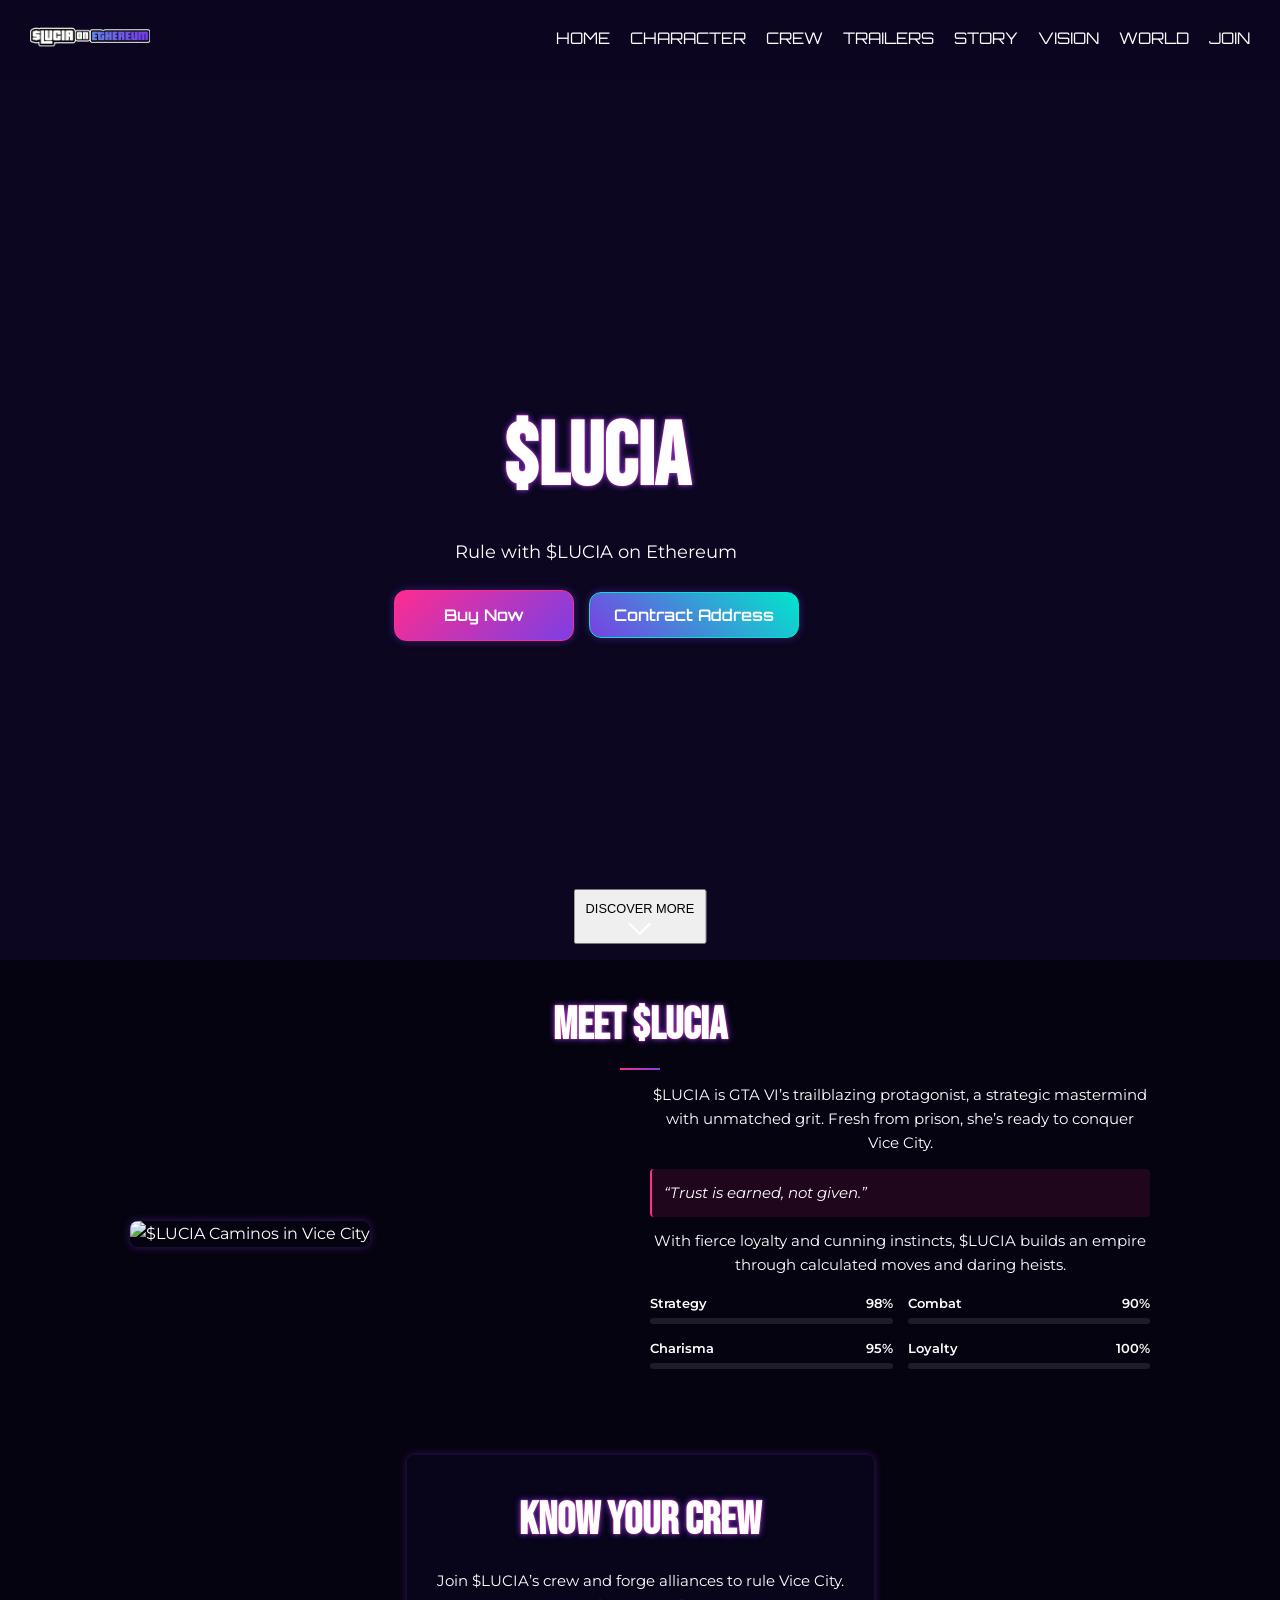
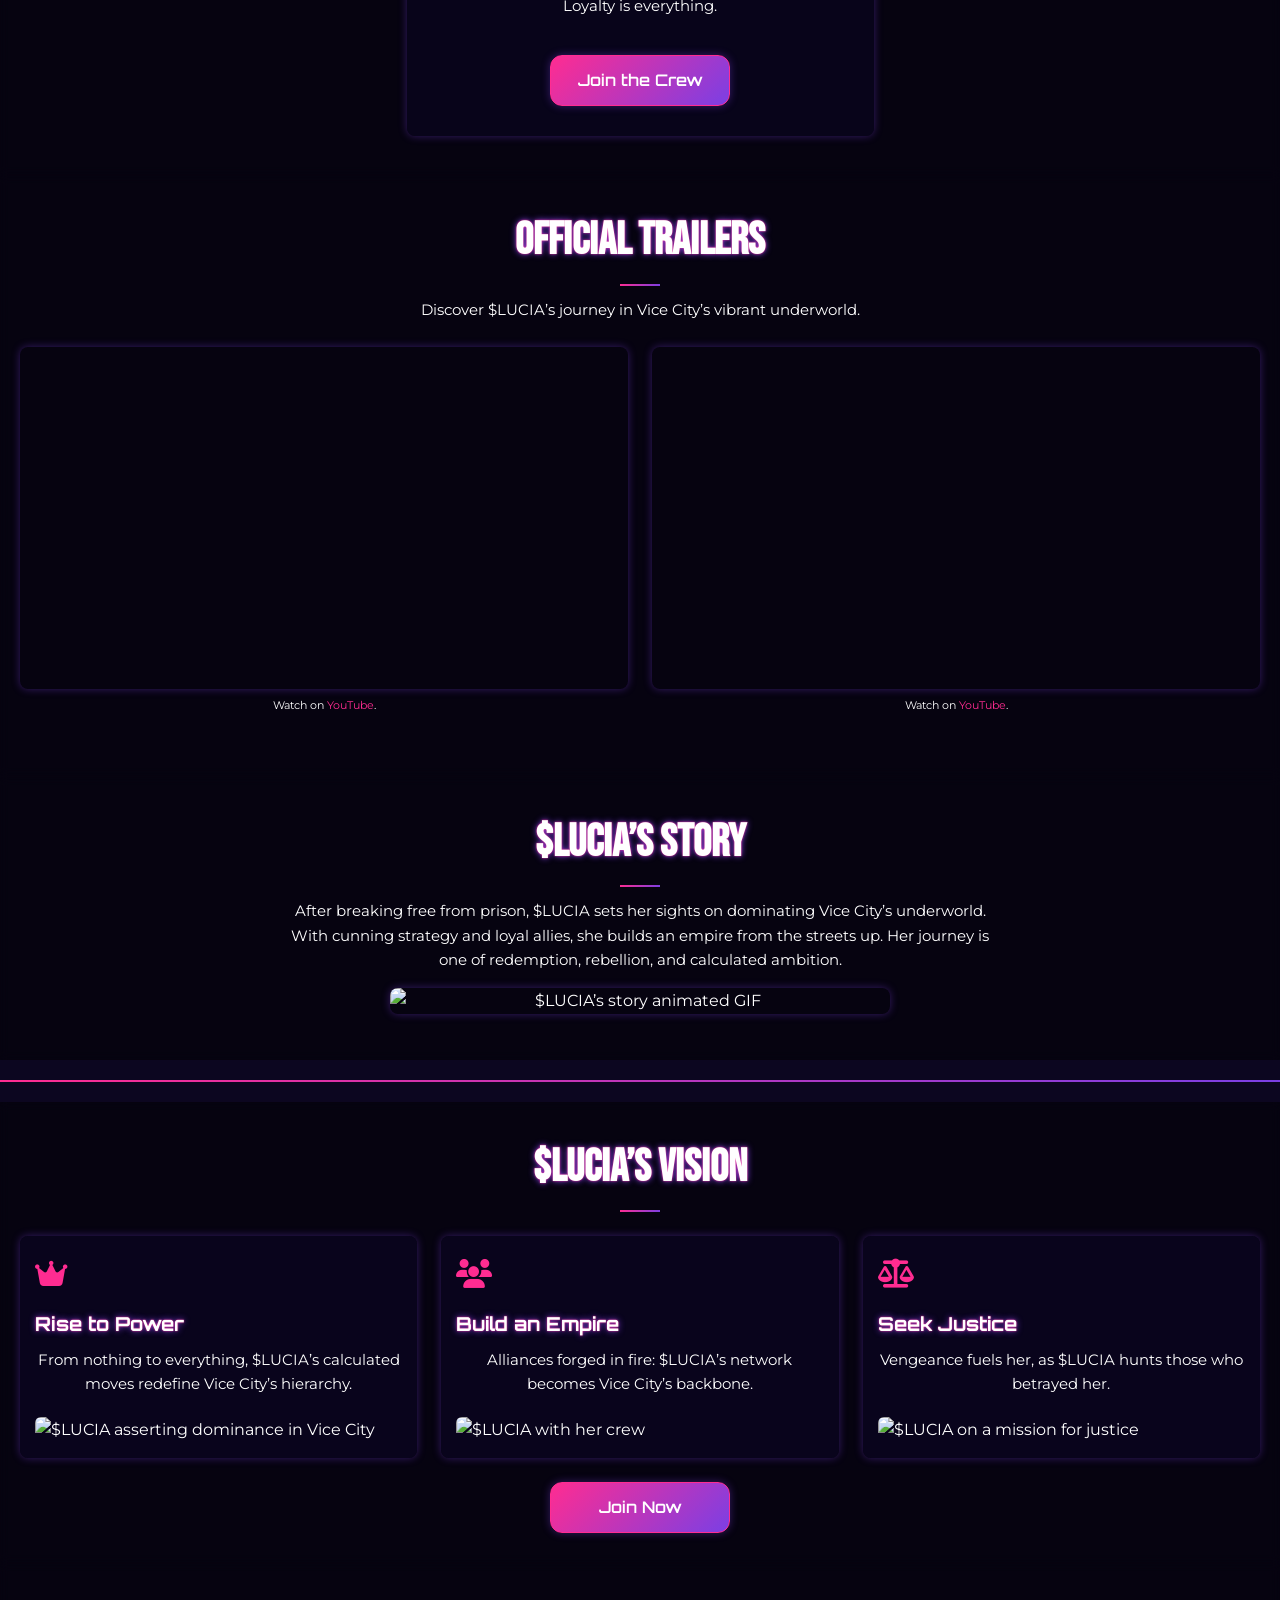
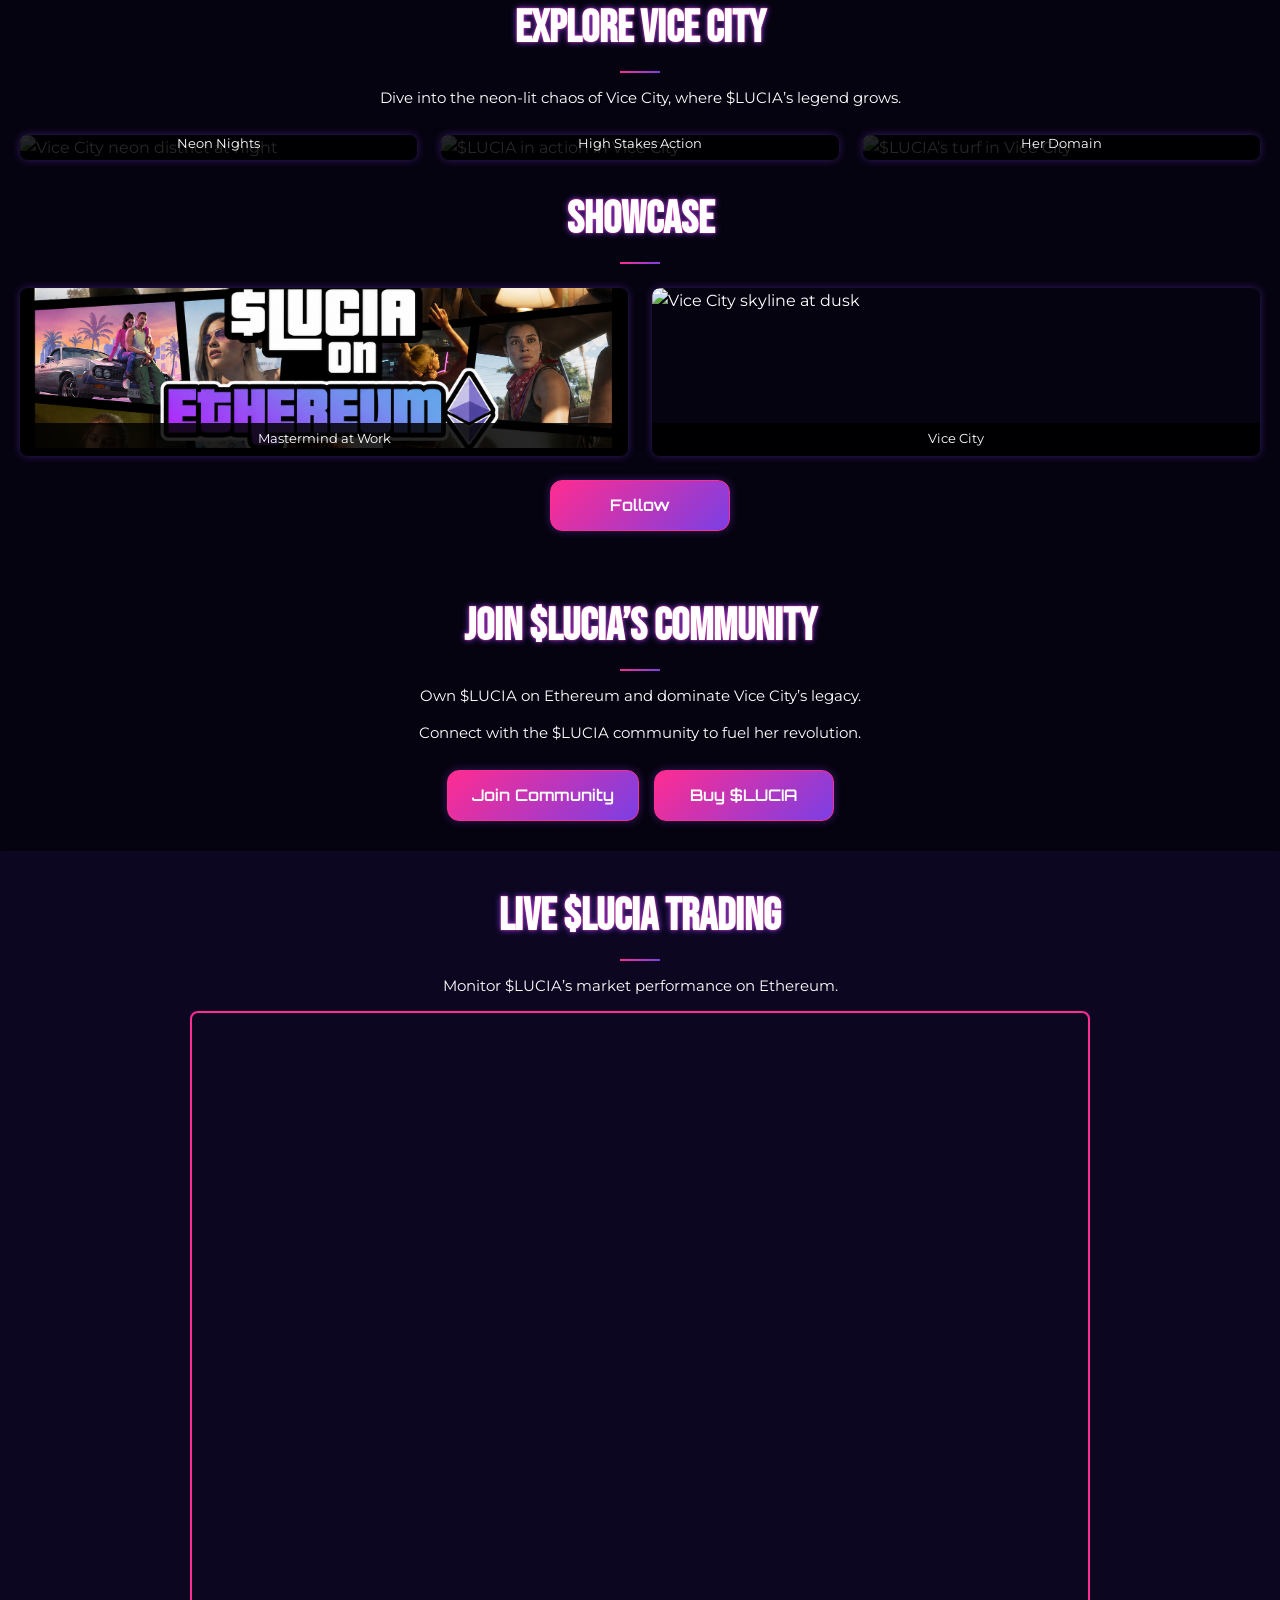
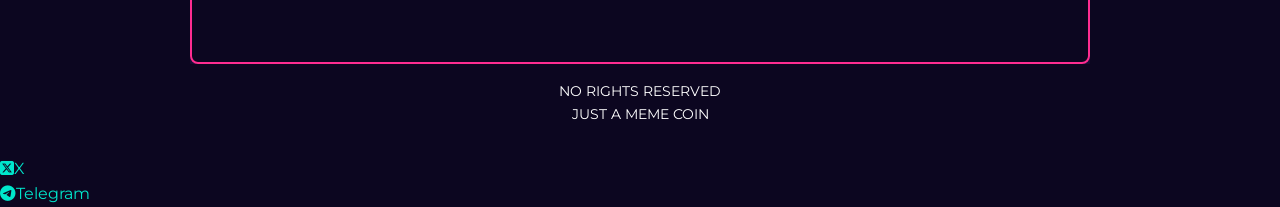
==== commit 85ca9fc7: "." ====
--- a/index.html
+++ b/index.html
@@ -13,7 +13,7 @@
       name="description"
       content="Lucia Caminos is the most captivating and strategic protagonist in GTA history — the first-ever female lead. A force to be reckoned with, she&#039;s sharp, fearless, and fiercely loyal"
     />
-    <link rel="canonical" href="https://luciaongta.xyz/" />
+    <link rel="canonical" href="https://luciasol.xyz/" />
     <meta property="og:locale" content="en_US" />
     <meta property="og:type" content="website" />
     <meta property="og:title" content="$LUCIA on Ethereum" />
@@ -21,7 +21,7 @@
       property="og:description"
       content="$Lucia Caminos is the most captivating and strategic protagonist in GTA history — the first-ever female lead. A force to be reckoned with, she&#039;s sharp, fearless, and fiercely loyal"
     />
-    <meta property="og:url" content="https://luciaongta.xyz/" />
+    <meta property="og:url" content="https://luciasol.xyz/" />
     <meta property="og:site_name" content="$LUCIA" />
     <meta
       property="article:modified_time"
@@ -29,7 +29,7 @@
     />
     <meta
       property="og:image"
-      content="./wp-content/uploads/2025/01/BANNER-1.jpg"
+      content="https://luciasol.xyz/wp-content/uploads/2025/01/BANNER-1.jpg"
     />
     <meta property="og:image:width" content="960" />
     <meta property="og:image:height" content="540" />
@@ -42,7 +42,7 @@
     />
     <meta
       name="twitter:image"
-      content="./wp-content/uploads/2025/01/BANNER-1.jpg"
+      content="https://luciasol.xyz/wp-content/uploads/2025/01/BANNER-1.jpg"
     />
     <meta name="twitter:site" content="@LuciaOnSolana" />
     
@@ -53,25 +53,25 @@
       rel="alternate"
       type="application/rss+xml"
       title="$LUCIA &raquo; Feed"
-      href="https://luciaongta.xyz/feed/"
+      href="https://luciasol.xyz/feed/"
     />
     <link
       rel="alternate"
       type="application/rss+xml"
       title="$LUCIA &raquo; Comments Feed"
-      href="https://luciaongta.xyz/comments/feed/"
+      href="https://luciasol.xyz/comments/feed/"
     />
     <link
       rel="alternate"
       title="oEmbed (JSON)"
       type="application/json+oembed"
-      href="https://luciaongta.xyz/wp-json/oembed/1.0/embed?url=https%3A%2F%2Fluciasol.xyz%2F"
+      href="https://luciasol.xyz/wp-json/oembed/1.0/embed?url=https%3A%2F%2Fluciasol.xyz%2F"
     />
     <link
       rel="alternate"
       title="oEmbed (XML)"
       type="text/xml+oembed"
-      href="https://luciaongta.xyz/wp-json/oembed/1.0/embed?url=https%3A%2F%2Fluciasol.xyz%2F&#038;format=xml"
+      href="https://luciasol.xyz/wp-json/oembed/1.0/embed?url=https%3A%2F%2Fluciasol.xyz%2F&#038;format=xml"
     />
     <style id="wp-img-auto-sizes-contain-inline-css" type="text/css">
       img:is([sizes="auto" i], [sizes^="auto," i]) {
@@ -84,7 +84,7 @@
         font-family: "pricedown";
         font-style: normal;
         font-weight: 400;
-        src: url("./wp-content/uploads/2025/01/pricedown-bl.ttf")
+        src: url("https://luciasol.xyz/wp-content/uploads/2025/01/pricedown-bl.ttf")
           format("truetype");
       }
       /*# sourceURL=cf-frontend-style-inline-css */
@@ -92,21 +92,21 @@
     <link
       rel="stylesheet"
       id="hfe-widgets-style-css"
-      href="./wp-content/plugins/header-footer-elementor/inc/widgets-css/frontend.css?ver=2.8.6"
+      href="https://luciasol.xyz/wp-content/plugins/header-footer-elementor/inc/widgets-css/frontend.css?ver=2.8.6"
       type="text/css"
       media="all"
     />
     <link
       rel="stylesheet"
       id="embedpress-css-css"
-      href="./wp-content/plugins/embedpress/assets/css/embedpress.css?ver=1771510534"
+      href="https://luciasol.xyz/wp-content/plugins/embedpress/assets/css/embedpress.css?ver=1771510534"
       type="text/css"
       media="all"
     />
     <link
       rel="stylesheet"
       id="embedpress-blocks-style-css"
-      href="./wp-content/plugins/embedpress/assets/css/blocks.build.css?ver=1771510534"
+      href="https://luciasol.xyz/wp-content/plugins/embedpress/assets/css/blocks.build.css?ver=1771510534"
       type="text/css"
       media="all"
     />
@@ -484,42 +484,42 @@
     <link
       rel="stylesheet"
       id="tpcore-style-css"
-      href="./wp-content/plugins/liko-core/assets/css/tp-core.css?ver=1.0.0"
+      href="https://luciasol.xyz/wp-content/plugins/liko-core/assets/css/tp-core.css?ver=1.0.0"
       type="text/css"
       media="all"
     />
     <link
       rel="stylesheet"
       id="sticky-buttons-css"
-      href="./wp-content/plugins/sticky-buttons/public/assets/css/style.min.css?ver=4.3.5"
+      href="https://luciasol.xyz/wp-content/plugins/sticky-buttons/public/assets/css/style.min.css?ver=4.3.5"
       type="text/css"
       media="all"
     />
     <link
       rel="stylesheet"
       id="sticky-buttons-fontawesome-css"
-      href="./wp-content/plugins/sticky-buttons/vendors/fontawesome/css/all.css?ver=7.1"
+      href="https://luciasol.xyz/wp-content/plugins/sticky-buttons/vendors/fontawesome/css/all.css?ver=7.1"
       type="text/css"
       media="all"
     />
     <link
       rel="stylesheet"
       id="cmplz-general-css"
-      href="./wp-content/plugins/complianz-gdpr/assets/css/cookieblocker.min.css?ver=1741724570"
+      href="https://luciasol.xyz/wp-content/plugins/complianz-gdpr/assets/css/cookieblocker.min.css?ver=1741724570"
       type="text/css"
       media="all"
     />
     <link
       rel="stylesheet"
       id="hfe-style-css"
-      href="./wp-content/plugins/header-footer-elementor/assets/css/header-footer-elementor.css?ver=2.8.6"
+      href="https://luciasol.xyz/wp-content/plugins/header-footer-elementor/assets/css/header-footer-elementor.css?ver=2.8.6"
       type="text/css"
       media="all"
     />
     <link
       rel="stylesheet"
       id="elementor-frontend-css"
-      href="./wp-content/uploads/elementor/css/custom-frontend.min.css?ver=1775313305"
+      href="https://luciasol.xyz/wp-content/uploads/elementor/css/custom-frontend.min.css?ver=1775313305"
       type="text/css"
       media="all"
     />
@@ -540,63 +540,63 @@
     <link
       rel="stylesheet"
       id="elementor-post-11-css"
-      href="./wp-content/uploads/elementor/css/post-11.css?ver=1775313305"
+      href="https://luciasol.xyz/wp-content/uploads/elementor/css/post-11.css?ver=1775313305"
       type="text/css"
       media="all"
     />
     <link
       rel="stylesheet"
       id="font-awesome-5-all-css"
-      href="./wp-content/plugins/elementor/assets/lib/font-awesome/css/all.min.css?ver=4.0.1"
+      href="https://luciasol.xyz/wp-content/plugins/elementor/assets/lib/font-awesome/css/all.min.css?ver=4.0.1"
       type="text/css"
       media="all"
     />
     <link
       rel="stylesheet"
       id="font-awesome-4-shim-css"
-      href="./wp-content/plugins/elementor/assets/lib/font-awesome/css/v4-shims.min.css?ver=4.0.1"
+      href="https://luciasol.xyz/wp-content/plugins/elementor/assets/lib/font-awesome/css/v4-shims.min.css?ver=4.0.1"
       type="text/css"
       media="all"
     />
     <link
       rel="stylesheet"
       id="elementor-post-16074-css"
-      href="./wp-content/uploads/elementor/css/post-16074.css?ver=1775314237"
+      href="https://luciasol.xyz/wp-content/uploads/elementor/css/post-16074.css?ver=1775314237"
       type="text/css"
       media="all"
     />
     <link
       rel="stylesheet"
       id="base-desktop-css"
-      href="./wp-content/uploads/elementor/css/base-desktop.css?ver=69d1253dc3a19"
+      href="https://luciasol.xyz/wp-content/uploads/elementor/css/base-desktop.css?ver=69d1253dc3a19"
       type="text/css"
       media="all"
     />
     <link
       rel="stylesheet"
       id="liko-breadcrumb-typo-css"
-      href="./wp-content/themes/liko/assets/css/liko-custom.css?ver=53912c758e28768449471de68d3373cb"
+      href="https://luciasol.xyz/wp-content/themes/liko/assets/css/liko-custom.css?ver=53912c758e28768449471de68d3373cb"
       type="text/css"
       media="all"
     />
     <link
       rel="stylesheet"
       id="liko-breadcrumb-bg-settings-css"
-      href="./wp-content/themes/liko/assets/css/liko-custom.css?ver=53912c758e28768449471de68d3373cb"
+      href="https://luciasol.xyz/wp-content/themes/liko/assets/css/liko-custom.css?ver=53912c758e28768449471de68d3373cb"
       type="text/css"
       media="all"
     />
     <link
       rel="stylesheet"
       id="liko-breadcrumb-spacing-settings-css"
-      href="./wp-content/themes/liko/assets/css/liko-custom.css?ver=53912c758e28768449471de68d3373cb"
+      href="https://luciasol.xyz/wp-content/themes/liko/assets/css/liko-custom.css?ver=53912c758e28768449471de68d3373cb"
       type="text/css"
       media="all"
     />
     <link
       rel="stylesheet"
       id="liko-footer-bg-settings-css"
-      href="./wp-content/themes/liko/assets/css/liko-custom.css?ver=53912c758e28768449471de68d3373cb"
+      href="https://luciasol.xyz/wp-content/themes/liko/assets/css/liko-custom.css?ver=53912c758e28768449471de68d3373cb"
       type="text/css"
       media="all"
     />
@@ -610,147 +610,147 @@
     <link
       rel="stylesheet"
       id="bootstrap-css"
-      href="./wp-content/themes/liko/assets/css/bootstrap.css?ver=53912c758e28768449471de68d3373cb"
+      href="https://luciasol.xyz/wp-content/themes/liko/assets/css/bootstrap.css?ver=53912c758e28768449471de68d3373cb"
       type="text/css"
       media="all"
     />
     <link
       rel="stylesheet"
       id="animate-css"
-      href="./wp-content/themes/liko/assets/css/animate.css?ver=53912c758e28768449471de68d3373cb"
+      href="https://luciasol.xyz/wp-content/themes/liko/assets/css/animate.css?ver=53912c758e28768449471de68d3373cb"
       type="text/css"
       media="all"
     />
     <link
       rel="stylesheet"
       id="swiper-bundle-css"
-      href="./wp-content/themes/liko/assets/css/swiper-bundle.css?ver=53912c758e28768449471de68d3373cb"
+      href="https://luciasol.xyz/wp-content/themes/liko/assets/css/swiper-bundle.css?ver=53912c758e28768449471de68d3373cb"
       type="text/css"
       media="all"
     />
     <link
       rel="stylesheet"
       id="slick-css"
-      href="./wp-content/themes/liko/assets/css/slick.css?ver=53912c758e28768449471de68d3373cb"
+      href="https://luciasol.xyz/wp-content/themes/liko/assets/css/slick.css?ver=53912c758e28768449471de68d3373cb"
       type="text/css"
       media="all"
     />
     <link
       rel="stylesheet"
       id="magnific-popup-css"
-      href="./wp-content/themes/liko/assets/css/magnific-popup.css?ver=53912c758e28768449471de68d3373cb"
+      href="https://luciasol.xyz/wp-content/themes/liko/assets/css/magnific-popup.css?ver=53912c758e28768449471de68d3373cb"
       type="text/css"
       media="all"
     />
     <link
       rel="stylesheet"
       id="font-awesome-pro-css"
-      href="./wp-content/themes/liko/assets/css/font-awesome-pro.css?ver=53912c758e28768449471de68d3373cb"
+      href="https://luciasol.xyz/wp-content/themes/liko/assets/css/font-awesome-pro.css?ver=53912c758e28768449471de68d3373cb"
       type="text/css"
       media="all"
     />
     <link
       rel="stylesheet"
       id="spacing-css"
-      href="./wp-content/themes/liko/assets/css/spacing.css?ver=53912c758e28768449471de68d3373cb"
+      href="https://luciasol.xyz/wp-content/themes/liko/assets/css/spacing.css?ver=53912c758e28768449471de68d3373cb"
       type="text/css"
       media="all"
     />
     <link
       rel="stylesheet"
       id="custom-animation-css"
-      href="./wp-content/themes/liko/assets/css/custom-animation.css?ver=53912c758e28768449471de68d3373cb"
+      href="https://luciasol.xyz/wp-content/themes/liko/assets/css/custom-animation.css?ver=53912c758e28768449471de68d3373cb"
       type="text/css"
       media="all"
     />
     <link
       rel="stylesheet"
       id="liko-core-css"
-      href="./wp-content/themes/liko/assets/css/liko-core.css?ver=1775446655"
+      href="https://luciasol.xyz/wp-content/themes/liko/assets/css/liko-core.css?ver=1775446655"
       type="text/css"
       media="all"
     />
     <link
       rel="stylesheet"
       id="liko-unit-css"
-      href="./wp-content/themes/liko/assets/css/liko-unit.css?ver=1775446655"
+      href="https://luciasol.xyz/wp-content/themes/liko/assets/css/liko-unit.css?ver=1775446655"
       type="text/css"
       media="all"
     />
     <link
       rel="stylesheet"
       id="liko-custom-css"
-      href="./wp-content/themes/liko/assets/css/liko-custom.css?ver=53912c758e28768449471de68d3373cb"
+      href="https://luciasol.xyz/wp-content/themes/liko/assets/css/liko-custom.css?ver=53912c758e28768449471de68d3373cb"
       type="text/css"
       media="all"
     />
     <link
       rel="stylesheet"
       id="liko-style-css"
-      href="./wp-content/themes/liko/style.css?ver=53912c758e28768449471de68d3373cb"
+      href="https://luciasol.xyz/wp-content/themes/liko/style.css?ver=53912c758e28768449471de68d3373cb"
       type="text/css"
       media="all"
     />
     <link
       rel="stylesheet"
       id="hfe-elementor-icons-css"
-      href="./wp-content/plugins/elementor/assets/lib/eicons/css/elementor-icons.min.css?ver=5.34.0"
+      href="https://luciasol.xyz/wp-content/plugins/elementor/assets/lib/eicons/css/elementor-icons.min.css?ver=5.34.0"
       type="text/css"
       media="all"
     />
     <link
       rel="stylesheet"
       id="hfe-icons-list-css"
-      href="./wp-content/plugins/elementor/assets/css/widget-icon-list.min.css?ver=3.24.3"
+      href="https://luciasol.xyz/wp-content/plugins/elementor/assets/css/widget-icon-list.min.css?ver=3.24.3"
       type="text/css"
       media="all"
     />
     <link
       rel="stylesheet"
       id="hfe-social-icons-css"
-      href="./wp-content/plugins/elementor/assets/css/widget-social-icons.min.css?ver=3.24.0"
+      href="https://luciasol.xyz/wp-content/plugins/elementor/assets/css/widget-social-icons.min.css?ver=3.24.0"
       type="text/css"
       media="all"
     />
     <link
       rel="stylesheet"
       id="hfe-social-share-icons-brands-css"
-      href="./wp-content/plugins/elementor/assets/lib/font-awesome/css/brands.css?ver=5.15.3"
+      href="https://luciasol.xyz/wp-content/plugins/elementor/assets/lib/font-awesome/css/brands.css?ver=5.15.3"
       type="text/css"
       media="all"
     />
     <link
       rel="stylesheet"
       id="hfe-social-share-icons-fontawesome-css"
-      href="./wp-content/plugins/elementor/assets/lib/font-awesome/css/fontawesome.css?ver=5.15.3"
+      href="https://luciasol.xyz/wp-content/plugins/elementor/assets/lib/font-awesome/css/fontawesome.css?ver=5.15.3"
       type="text/css"
       media="all"
     />
     <link
       rel="stylesheet"
       id="hfe-nav-menu-icons-css"
-      href="./wp-content/plugins/elementor/assets/lib/font-awesome/css/solid.css?ver=5.15.3"
-      type="text/css"
-      media="all"
-    />
-    <script
-      type="text/javascript"
-      src="./wp-content/plugins/wp-letsencrypt-ssl/admin/js/jsredirect.js?ver=7.8.5.15"
+      href="https://luciasol.xyz/wp-content/plugins/elementor/assets/lib/font-awesome/css/solid.css?ver=5.15.3"
+      type="text/css"
+      media="all"
+    />
+    <script
+      type="text/javascript"
+      src="https://luciasol.xyz/wp-content/plugins/wp-letsencrypt-ssl/admin/js/jsredirect.js?ver=7.8.5.15"
       id="wpen-jsredirect-js"
     ></script>
     <script
       type="text/javascript"
-      src="./wp-content/plugins/elementor/assets/lib/font-awesome/js/v4-shims.min.js?ver=4.0.1"
+      src="https://luciasol.xyz/wp-content/plugins/elementor/assets/lib/font-awesome/js/v4-shims.min.js?ver=4.0.1"
       id="font-awesome-4-shim-js"
     ></script>
     <script
       type="text/javascript"
-      src="https://luciaongta.xyz/wp-includes/js/jquery/jquery.min.js?ver=3.7.1"
+      src="https://luciasol.xyz/wp-includes/js/jquery/jquery.min.js?ver=3.7.1"
       id="jquery-core-js"
     ></script>
     <script
       type="text/javascript"
-      src="https://luciaongta.xyz/wp-includes/js/jquery/jquery-migrate.min.js?ver=3.4.1"
+      src="https://luciasol.xyz/wp-includes/js/jquery/jquery-migrate.min.js?ver=3.4.1"
       id="jquery-migrate-js"
     ></script>
     <script type="text/javascript" id="jquery-js-after">
@@ -787,18 +787,18 @@
       //# sourceURL=jquery-js-after
       /* ]]> */
     </script>
-    <link rel="https://api.w.org/" href="https://luciaongta.xyz/wp-json/" />
+    <link rel="https://api.w.org/" href="https://luciasol.xyz/wp-json/" />
     <link
       rel="alternate"
       title="JSON"
       type="application/json"
-      href="https://luciaongta.xyz/wp-json/wp/v2/pages/16074"
+      href="https://luciasol.xyz/wp-json/wp/v2/pages/16074"
     />
     <link
       rel="EditURI"
       type="application/rsd+xml"
       title="RSD"
-      href="https://luciaongta.xyz/xmlrpc.php?rsd"
+      href="https://luciasol.xyz/xmlrpc.php?rsd"
     />
     <meta
       name="generator"
@@ -1820,11 +1820,11 @@
                 }
 
                 .section-character-overview .section-background {
-                  background-image: url("./wp-content/uploads/2025/05/luciasol-9-scaled.jpg");
+                  background-image: url("https://luciasol.xyz/wp-content/uploads/2025/05/luciasol-9-scaled.jpg");
                 }
 
                 .section-trailers .section-background {
-                  background-image: url("./wp-content/uploads/2025/05/luciasol-4.jpg");
+                  background-image: url("https://luciasol.xyz/wp-content/uploads/2025/05/luciasol-4.jpg");
                 }
 
                 .section-story .section-background {
@@ -2688,23 +2688,23 @@
     <link
       rel="stylesheet"
       id="embedpress-elementor-css-css"
-      href="./wp-content/plugins/embedpress/assets/css/embedpress-elementor.css?ver=1712240030"
-      type="text/css"
-      media="all"
-    />
-    <script
-      type="text/javascript"
-      src="./wp-content/plugins/elementor/assets/js/webpack.runtime.min.js?ver=4.0.1"
+      href="https://luciasol.xyz/wp-content/plugins/embedpress/assets/css/embedpress-elementor.css?ver=1712240030"
+      type="text/css"
+      media="all"
+    />
+    <script
+      type="text/javascript"
+      src="https://luciasol.xyz/wp-content/plugins/elementor/assets/js/webpack.runtime.min.js?ver=4.0.1"
       id="elementor-webpack-runtime-js"
     ></script>
     <script
       type="text/javascript"
-      src="./wp-content/plugins/elementor/assets/js/frontend-modules.min.js?ver=4.0.1"
+      src="https://luciasol.xyz/wp-content/plugins/elementor/assets/js/frontend-modules.min.js?ver=4.0.1"
       id="elementor-frontend-modules-js"
     ></script>
     <script
       type="text/javascript"
-      src="https://luciaongta.xyz/wp-includes/js/jquery/ui/core.min.js?ver=1.13.3"
+      src="https://luciasol.xyz/wp-includes/js/jquery/ui/core.min.js?ver=1.13.3"
       id="jquery-ui-core-js"
     ></script>
     <script type="text/javascript" id="elementor-frontend-js-before">
@@ -2844,138 +2844,138 @@
     </script>
     <script
       type="text/javascript"
-      src="./wp-content/plugins/elementor/assets/js/frontend.min.js?ver=4.0.1"
+      src="https://luciasol.xyz/wp-content/plugins/elementor/assets/js/frontend.min.js?ver=4.0.1"
       id="elementor-frontend-js"
     ></script>
     <script
       type="text/javascript"
-      src="./wp-content/themes/liko/assets/js/bootstrap-bundle.js?ver=53912c758e28768449471de68d3373cb"
+      src="https://luciasol.xyz/wp-content/themes/liko/assets/js/bootstrap-bundle.js?ver=53912c758e28768449471de68d3373cb"
       id="bootstrap-bundle-js"
     ></script>
     <script
       type="text/javascript"
-      src="./wp-content/themes/liko/assets/js/gsap.js?ver=53912c758e28768449471de68d3373cb"
+      src="https://luciasol.xyz/wp-content/themes/liko/assets/js/gsap.js?ver=53912c758e28768449471de68d3373cb"
       id="gsap-js-js"
     ></script>
     <script
       type="text/javascript"
-      src="./wp-content/themes/liko/assets/js/gsap-scroll-to-plugin.js?ver=53912c758e28768449471de68d3373cb"
+      src="https://luciasol.xyz/wp-content/themes/liko/assets/js/gsap-scroll-to-plugin.js?ver=53912c758e28768449471de68d3373cb"
       id="gsap-scroll-to-plugin-js-js"
     ></script>
     <script
       type="text/javascript"
-      src="./wp-content/themes/liko/assets/js/gsap-scroll-smoother.js?ver=53912c758e28768449471de68d3373cb"
+      src="https://luciasol.xyz/wp-content/themes/liko/assets/js/gsap-scroll-smoother.js?ver=53912c758e28768449471de68d3373cb"
       id="gsap-scroll-smoother-js-js"
     ></script>
     <script
       type="text/javascript"
-      src="./wp-content/themes/liko/assets/js/gsap-scroll-trigger.js?ver=53912c758e28768449471de68d3373cb"
+      src="https://luciasol.xyz/wp-content/themes/liko/assets/js/gsap-scroll-trigger.js?ver=53912c758e28768449471de68d3373cb"
       id="gsap-scroll-trigger-js-js"
     ></script>
     <script
       type="text/javascript"
-      src="./wp-content/themes/liko/assets/js/gsap-split-text.js?ver=53912c758e28768449471de68d3373cb"
+      src="https://luciasol.xyz/wp-content/themes/liko/assets/js/gsap-split-text.js?ver=53912c758e28768449471de68d3373cb"
       id="gsap-split-text-js-js"
     ></script>
     <script
       type="text/javascript"
-      src="./wp-content/themes/liko/assets/js/chroma.js?ver=53912c758e28768449471de68d3373cb"
+      src="https://luciasol.xyz/wp-content/themes/liko/assets/js/chroma.js?ver=53912c758e28768449471de68d3373cb"
       id="chroma-js-js"
     ></script>
     <script
       type="text/javascript"
-      src="./wp-content/themes/liko/assets/js/three.js?ver=53912c758e28768449471de68d3373cb"
+      src="https://luciasol.xyz/wp-content/themes/liko/assets/js/three.js?ver=53912c758e28768449471de68d3373cb"
       id="liko-three-js-js"
     ></script>
     <script
       type="text/javascript"
-      src="./wp-content/themes/liko/assets/js/tween-max.js?ver=53912c758e28768449471de68d3373cb"
+      src="https://luciasol.xyz/wp-content/themes/liko/assets/js/tween-max.js?ver=53912c758e28768449471de68d3373cb"
       id="tween-max-js-js"
     ></script>
     <script
       type="text/javascript"
-      src="./wp-content/themes/liko/assets/js/scroll-magic.js?ver=53912c758e28768449471de68d3373cb"
+      src="https://luciasol.xyz/wp-content/themes/liko/assets/js/scroll-magic.js?ver=53912c758e28768449471de68d3373cb"
       id="scroll-magic-js-js"
     ></script>
     <script
       type="text/javascript"
-      src="./wp-content/themes/liko/assets/js/range-slider.js?ver=53912c758e28768449471de68d3373cb"
+      src="https://luciasol.xyz/wp-content/themes/liko/assets/js/range-slider.js?ver=53912c758e28768449471de68d3373cb"
       id="range-slider-js"
     ></script>
     <script
       type="text/javascript"
-      src="./wp-content/themes/liko/assets/js/swiper-bundle.js?ver=53912c758e28768449471de68d3373cb"
+      src="https://luciasol.xyz/wp-content/themes/liko/assets/js/swiper-bundle.js?ver=53912c758e28768449471de68d3373cb"
       id="swiper-bundle-js"
     ></script>
     <script
       type="text/javascript"
-      src="./wp-content/themes/liko/assets/js/slick.js?ver=53912c758e28768449471de68d3373cb"
+      src="https://luciasol.xyz/wp-content/themes/liko/assets/js/slick.js?ver=53912c758e28768449471de68d3373cb"
       id="slick-js"
     ></script>
     <script
       type="text/javascript"
-      src="./wp-content/themes/liko/assets/js/magnific-popup.js?ver=53912c758e28768449471de68d3373cb"
+      src="https://luciasol.xyz/wp-content/themes/liko/assets/js/magnific-popup.js?ver=53912c758e28768449471de68d3373cb"
       id="magnific-popup-js"
     ></script>
     <script
       type="text/javascript"
-      src="./wp-content/themes/liko/assets/js/nice-select.js?ver=53912c758e28768449471de68d3373cb"
+      src="https://luciasol.xyz/wp-content/themes/liko/assets/js/nice-select.js?ver=53912c758e28768449471de68d3373cb"
       id="nice-select-js"
     ></script>
     <script
       type="text/javascript"
-      src="./wp-content/themes/liko/assets/js/purecounter.js?ver=53912c758e28768449471de68d3373cb"
+      src="https://luciasol.xyz/wp-content/themes/liko/assets/js/purecounter.js?ver=53912c758e28768449471de68d3373cb"
       id="purecounter-js"
     ></script>
     <script
       type="text/javascript"
-      src="./wp-content/themes/liko/assets/js/beforeafter.js?ver=53912c758e28768449471de68d3373cb"
+      src="https://luciasol.xyz/wp-content/themes/liko/assets/js/beforeafter.js?ver=53912c758e28768449471de68d3373cb"
       id="beforeafter-js-js"
     ></script>
     <script
       type="text/javascript"
-      src="https://luciaongta.xyz/wp-includes/js/imagesloaded.min.js?ver=5.0.0"
+      src="https://luciasol.xyz/wp-includes/js/imagesloaded.min.js?ver=5.0.0"
       id="imagesloaded-js"
     ></script>
     <script
       type="text/javascript"
-      src="./wp-content/themes/liko/assets/js/isotope-pkgd.js?ver=53912c758e28768449471de68d3373cb"
+      src="https://luciasol.xyz/wp-content/themes/liko/assets/js/isotope-pkgd.js?ver=53912c758e28768449471de68d3373cb"
       id="isotope-pkgd-js"
     ></script>
     <script
       type="text/javascript"
-      src="./wp-content/themes/liko/assets/js/tp-cursor.js?ver=53912c758e28768449471de68d3373cb"
+      src="https://luciasol.xyz/wp-content/themes/liko/assets/js/tp-cursor.js?ver=53912c758e28768449471de68d3373cb"
       id="liko-cursor-js-js"
     ></script>
     <script
       type="text/javascript"
-      src="./wp-content/themes/liko/assets/js/waypoints.js?ver=53912c758e28768449471de68d3373cb"
+      src="https://luciasol.xyz/wp-content/themes/liko/assets/js/waypoints.js?ver=53912c758e28768449471de68d3373cb"
       id="waypoints-js"
     ></script>
     <script
       type="text/javascript"
-      src="./wp-content/themes/liko/assets/js/countdown.js?ver=53912c758e28768449471de68d3373cb"
+      src="https://luciasol.xyz/wp-content/themes/liko/assets/js/countdown.js?ver=53912c758e28768449471de68d3373cb"
       id="countdown-js"
     ></script>
     <script
       type="text/javascript"
-      src="./wp-content/themes/liko/assets/js/wow.js?ver=53912c758e28768449471de68d3373cb"
+      src="https://luciasol.xyz/wp-content/themes/liko/assets/js/wow.js?ver=53912c758e28768449471de68d3373cb"
       id="wow-js"
     ></script>
     <script
       type="text/javascript"
-      src="./wp-content/themes/liko/assets/js/animation-app.js?ver=53912c758e28768449471de68d3373cb"
+      src="https://luciasol.xyz/wp-content/themes/liko/assets/js/animation-app.js?ver=53912c758e28768449471de68d3373cb"
       id="animation-app-js-js"
     ></script>
     <script
       type="text/javascript"
-      src="./wp-content/themes/liko/assets/js/main.js?ver=1775446655"
+      src="https://luciasol.xyz/wp-content/themes/liko/assets/js/main.js?ver=1775446655"
       id="liko-main-js"
     ></script>
     <script type="text/javascript" id="sticky-buttons-js-extra">
       /* <![CDATA[ */
       var sb_obj = {
-        url: "https://luciaongta.xyz/wp-admin/admin-ajax.php",
+        url: "https://luciasol.xyz/wp-admin/admin-ajax.php",
         nonce: "7bc9356170",
       };
       //# sourceURL=sticky-buttons-js-extra
@@ -2983,7 +2983,7 @@
     </script>
     <script
       type="text/javascript"
-      src="./wp-content/plugins/sticky-buttons/public/assets/js/script.min.js?ver=4.3.5"
+      src="https://luciasol.xyz/wp-content/plugins/sticky-buttons/public/assets/js/script.min.js?ver=4.3.5"
       id="sticky-buttons-js"
     ></script>
     <script data-category="functional"></script>
@@ -2994,7 +2994,7 @@
         "svgUrl": "https://s.w.org/images/core/emoji/17.0.2/svg/",
         "svgExt": ".svg",
         "source": {
-          "concatemoji": "https://luciaongta.xyz/wp-includes/js/wp-emoji-release.min.js?ver=53912c758e28768449471de68d3373cb"
+          "concatemoji": "https://luciasol.xyz/wp-includes/js/wp-emoji-release.min.js?ver=53912c758e28768449471de68d3373cb"
         }
       }
     </script>
@@ -3135,7 +3135,7 @@
                 ? r(t.concatemoji)
                 : t.wpemoji && t.twemoji && (r(t.twemoji), r(t.wpemoji)));
         });
-      //# sourceURL=https://luciaongta.xyz/wp-includes/js/wp-emoji-loader.min.js
+      //# sourceURL=https://luciasol.xyz/wp-includes/js/wp-emoji-loader.min.js
       /* ]]> */
     </script>
   </body>
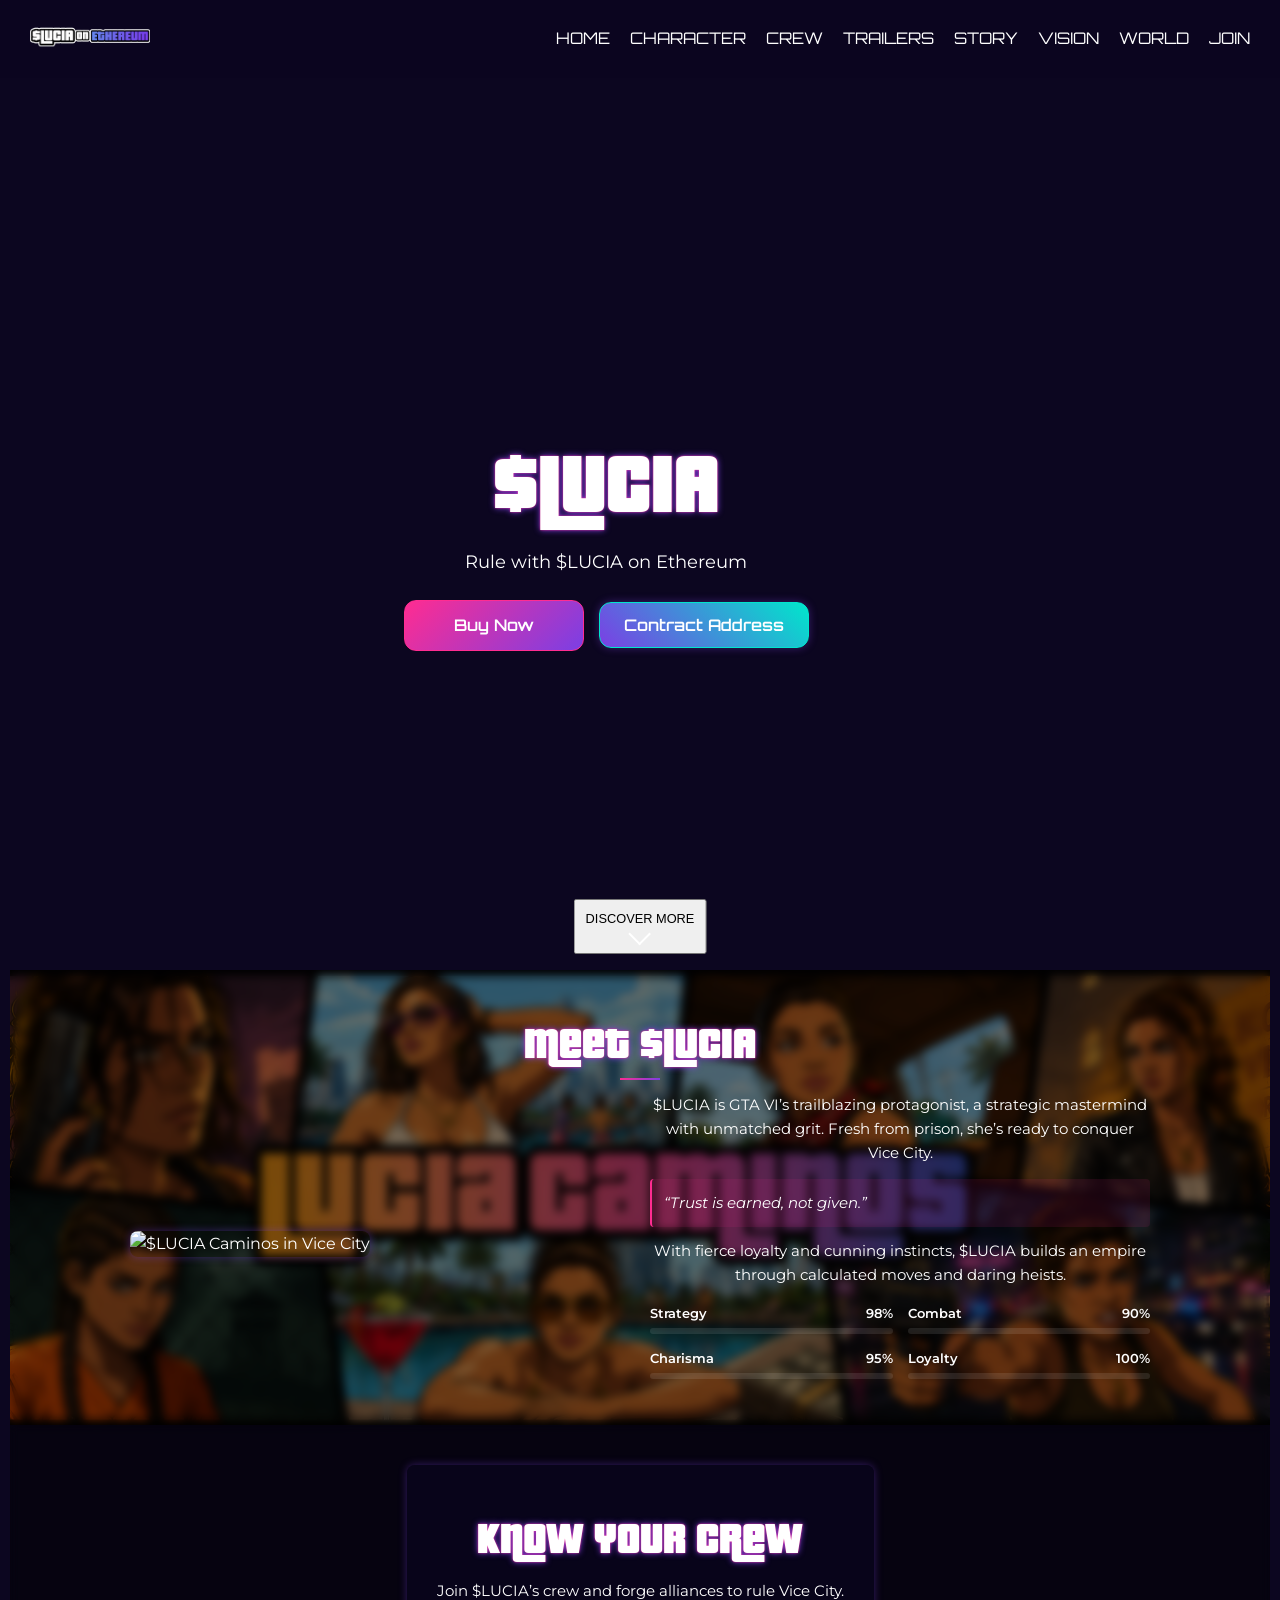
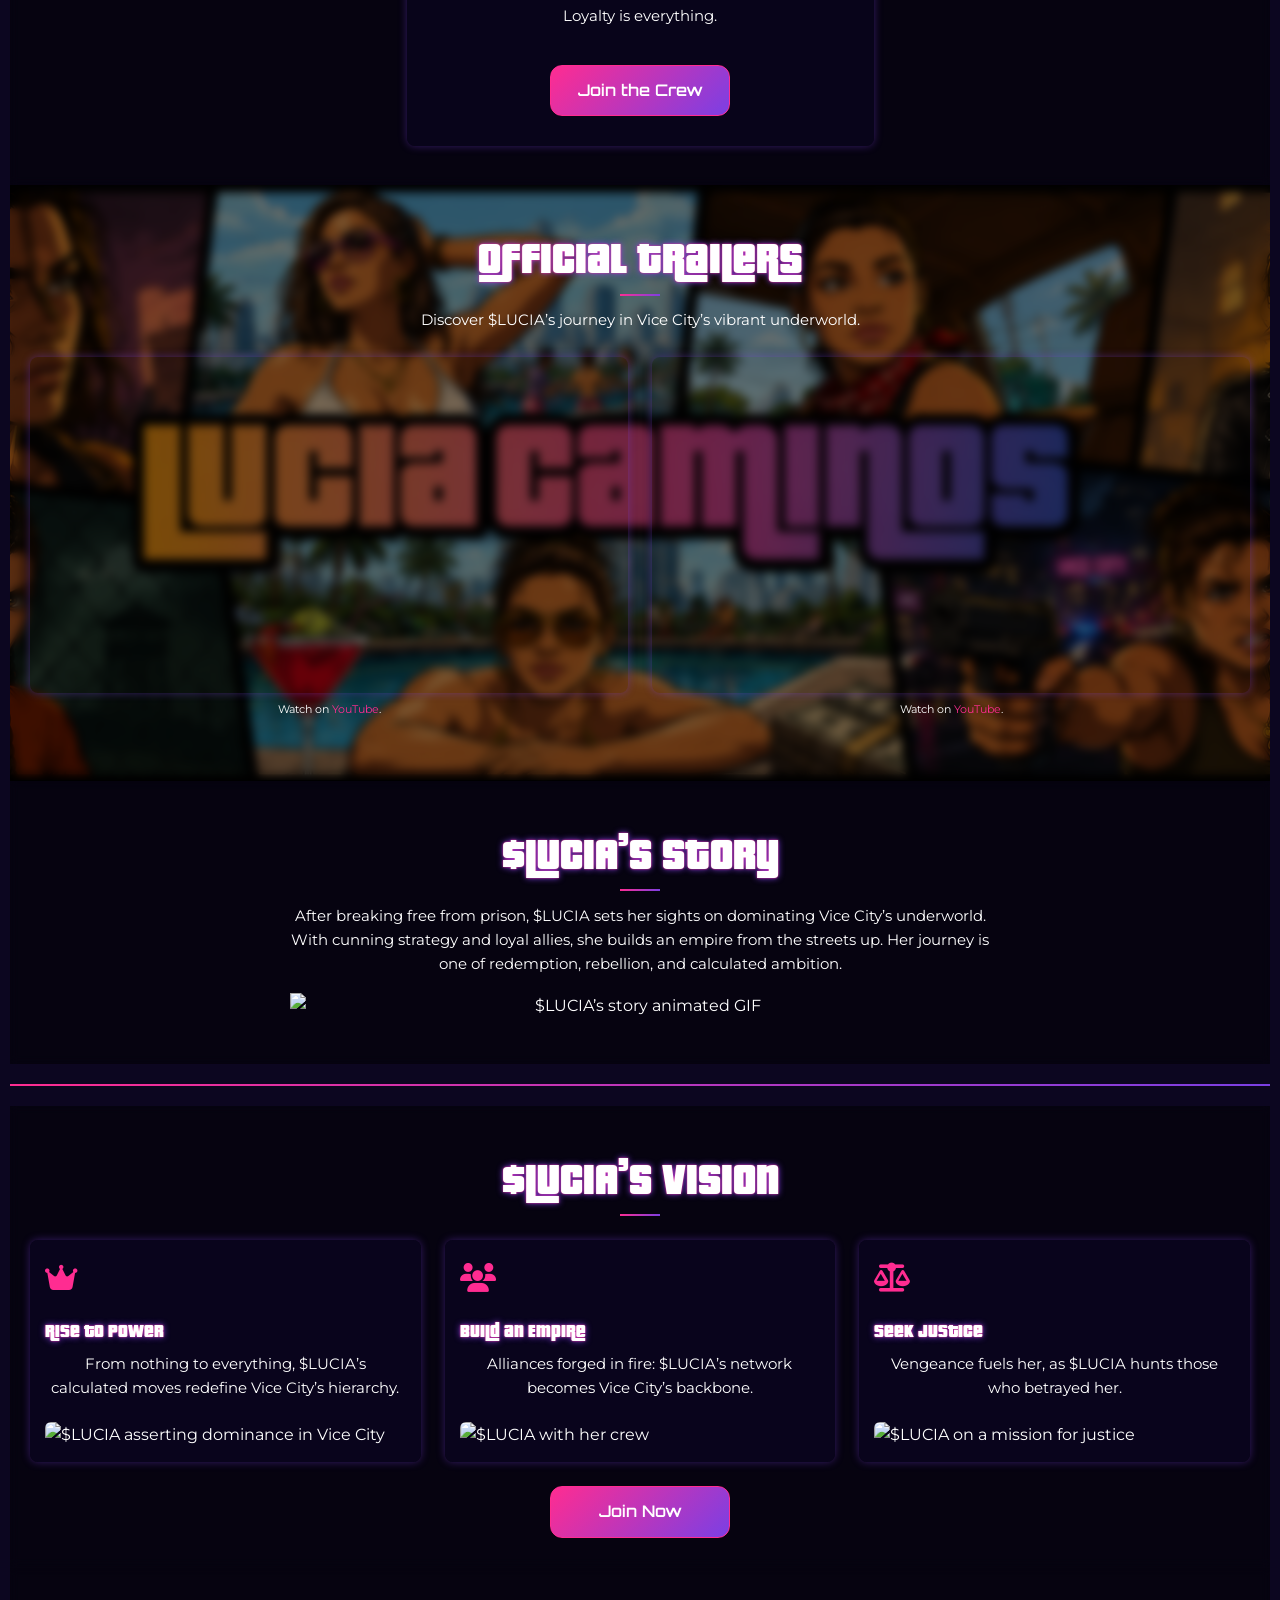
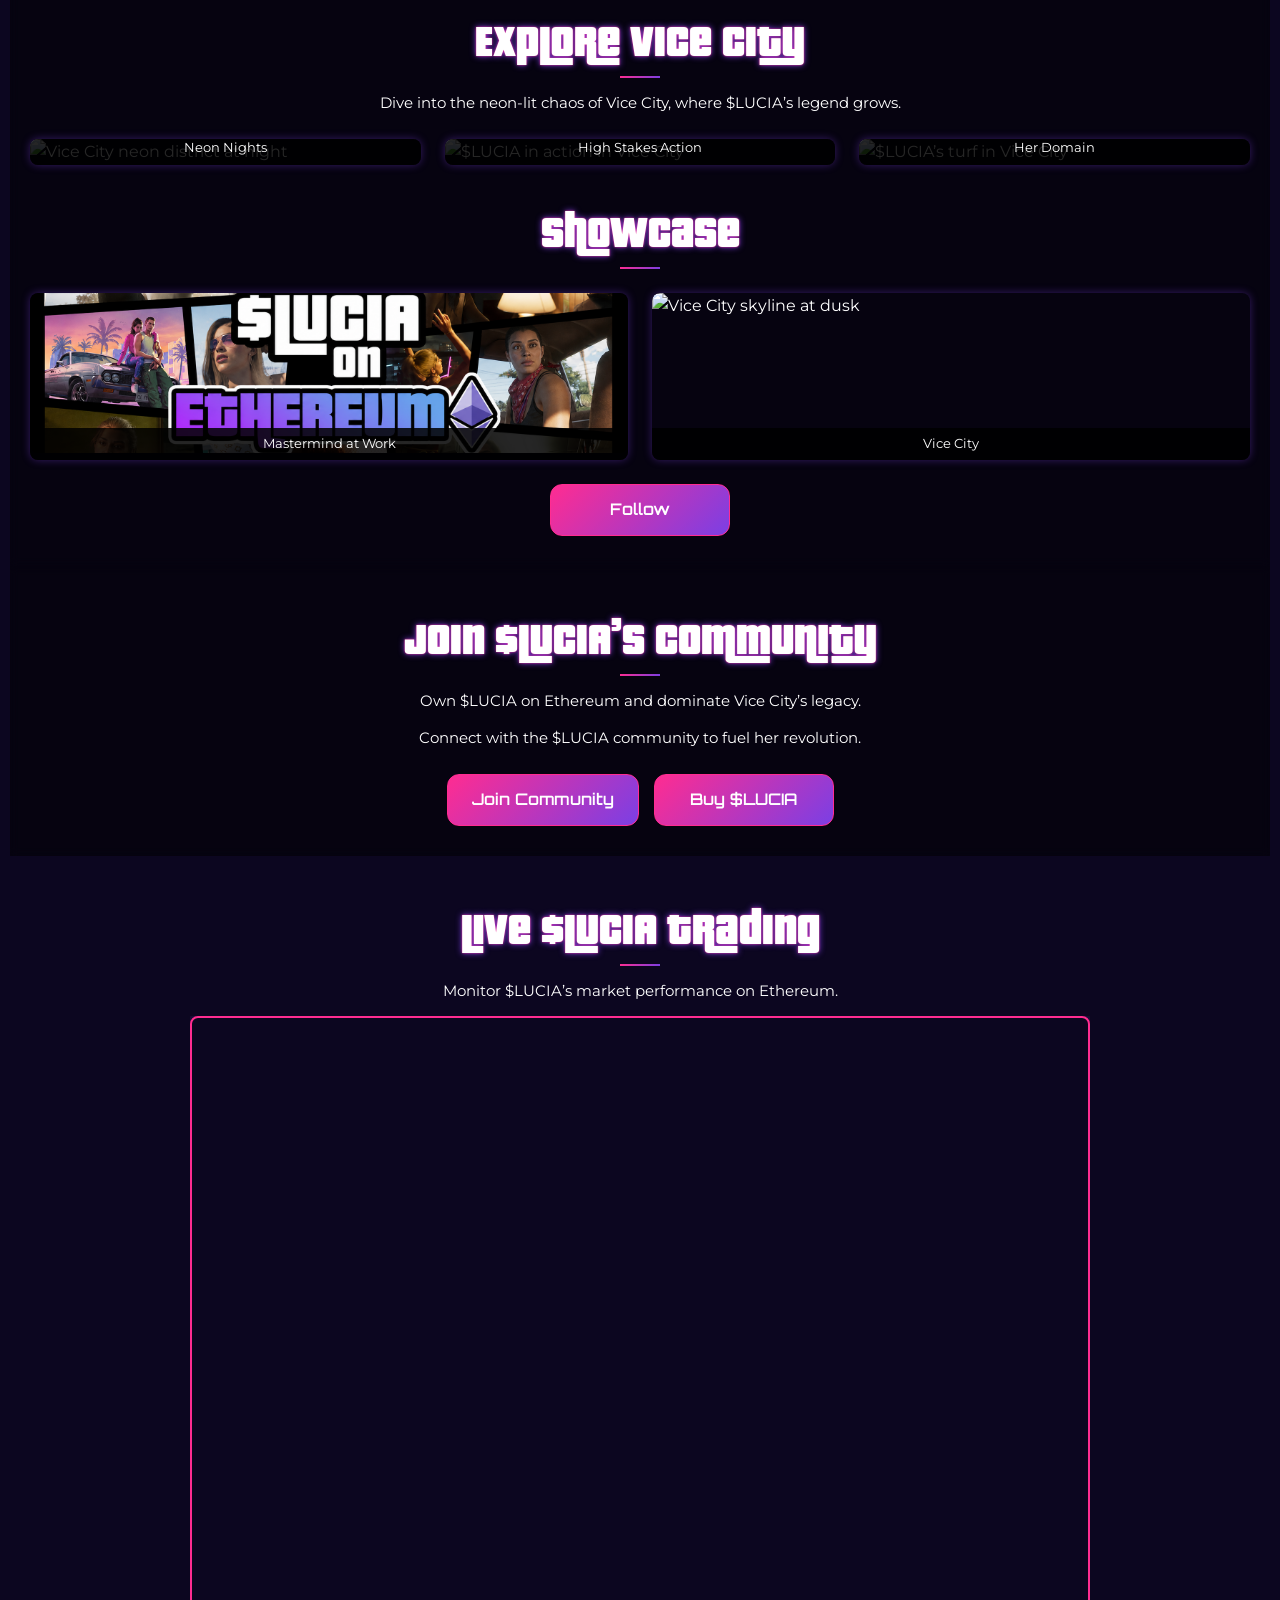
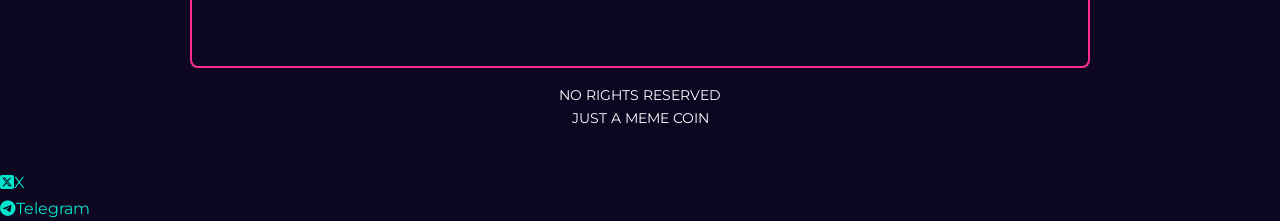
==== commit abfe38cf: "." ====
--- a/index.html
+++ b/index.html
@@ -29,7 +29,7 @@
     />
     <meta
       property="og:image"
-      content="https://luciasol.xyz/wp-content/uploads/2025/01/BANNER-1.jpg"
+      content="./wp-content/uploads/2025/01/BANNER-1.jpg"
     />
     <meta property="og:image:width" content="960" />
     <meta property="og:image:height" content="540" />
@@ -42,7 +42,7 @@
     />
     <meta
       name="twitter:image"
-      content="https://luciasol.xyz/wp-content/uploads/2025/01/BANNER-1.jpg"
+      content="./wp-content/uploads/2025/01/BANNER-1.jpg"
     />
     <meta name="twitter:site" content="@LuciaOnSolana" />
     
@@ -84,7 +84,7 @@
         font-family: "pricedown";
         font-style: normal;
         font-weight: 400;
-        src: url("https://luciasol.xyz/wp-content/uploads/2025/01/pricedown-bl.ttf")
+        src: url("./wp-content/uploads/2025/01/pricedown-bl.ttf")
           format("truetype");
       }
       /*# sourceURL=cf-frontend-style-inline-css */
@@ -519,7 +519,7 @@
     <link
       rel="stylesheet"
       id="elementor-frontend-css"
-      href="https://luciasol.xyz/wp-content/uploads/elementor/css/custom-frontend.min.css?ver=1775313305"
+      href="./wp-content/uploads/elementor/css/custom-frontend.min.css?ver=1775313305"
       type="text/css"
       media="all"
     />
@@ -540,7 +540,7 @@
     <link
       rel="stylesheet"
       id="elementor-post-11-css"
-      href="https://luciasol.xyz/wp-content/uploads/elementor/css/post-11.css?ver=1775313305"
+      href="./wp-content/uploads/elementor/css/post-11.css?ver=1775313305"
       type="text/css"
       media="all"
     />
@@ -561,14 +561,14 @@
     <link
       rel="stylesheet"
       id="elementor-post-16074-css"
-      href="https://luciasol.xyz/wp-content/uploads/elementor/css/post-16074.css?ver=1775314237"
+      href="./wp-content/uploads/elementor/css/post-16074.css?ver=1775314237"
       type="text/css"
       media="all"
     />
     <link
       rel="stylesheet"
       id="base-desktop-css"
-      href="https://luciasol.xyz/wp-content/uploads/elementor/css/base-desktop.css?ver=69d1253dc3a19"
+      href="./wp-content/uploads/elementor/css/base-desktop.css?ver=69d1253dc3a19"
       type="text/css"
       media="all"
     />
@@ -1820,11 +1820,11 @@
                 }
 
                 .section-character-overview .section-background {
-                  background-image: url("https://luciasol.xyz/wp-content/uploads/2025/05/luciasol-9-scaled.jpg");
+                  background-image: url("./wp-content/uploads/2025/05/luciasol-9-scaled.jpg");
                 }
 
                 .section-trailers .section-background {
-                  background-image: url("https://luciasol.xyz/wp-content/uploads/2025/05/luciasol-4.jpg");
+                  background-image: url("./wp-content/uploads/2025/05/luciasol-4.jpg");
                 }
 
                 .section-story .section-background {
@@ -2140,7 +2140,7 @@
                       <p class="hero-tagline">Rule with $LUCIA on Ethereum</p>
                       <div class="hero-ctas">
                         <a
-                          href="https://app.uniswap.org/swap?chain=mainnet&inputCurrency=NATIVE&outputCurrency=0xComingSoon"
+                          href="https://app.uniswap.org/swap?chain=mainnet&inputCurrency=NATIVE&outputCurrency=0x2a57b14d84d79c2a6514d7c5626a6b1ace43e32a"
                           class="gradient-button"
                           target="_blank"
                           rel="noopener"
@@ -2149,7 +2149,7 @@
                         >
                         <button
                           class="gradient-button secondary copy-button"
-                          data-copy="0xComingSoon"
+                          data-copy="0x2a57b14d84d79c2a6514d7c5626a6b1ace43e32a"
                           aria-label="Copy $LUCIA contract address"
                         >
                           Contract Address
@@ -2547,7 +2547,7 @@
                           >Join Community</a
                         >
                         <a
-                          href="https://app.uniswap.org/swap?chain=mainnet&inputCurrency=NATIVE&outputCurrency=0xComingSoon"
+                          href="https://app.uniswap.org/swap?chain=mainnet&inputCurrency=NATIVE&outputCurrency=0x2a57b14d84d79c2a6514d7c5626a6b1ace43e32a"
                           class="gradient-button"
                           target="_blank"
                           rel="noopener"
@@ -2567,7 +2567,7 @@
                     </p>
                     <div class="dexscreener-embed">
                       <iframe
-                        src="https://dexscreener.com/ethereum/0xComingSoon?embed=1&theme=dark&loadChartSettings=0&tabs=0&chartLeftToolbar=0&chartTimeframesToolbar=0&chartDefaultOnMobile=1&chartTheme=dark&chartStyle=0&chartType=usd&interval=15"
+                        src="https://dexscreener.com/ethereum/0x2a57b14d84d79c2a6514d7c5626a6b1ace43e32a?embed=1&theme=dark&loadChartSettings=0&tabs=0&chartLeftToolbar=0&chartTimeframesToolbar=0&chartDefaultOnMobile=1&chartTheme=dark&chartStyle=0&chartType=usd&interval=15"
                         title="DexScreener Trading Chart for $LUCIA on Ethereum"
                         frameborder="0"
                         loading="lazy"
--- a/wp-content/uploads/elementor/css/custom-frontend.min.css
+++ b/wp-content/uploads/elementor/css/custom-frontend.min.css
@@ -0,0 +1,2342 @@
+:root {
+  --direction-multiplier: 1;
+}
+body.rtl,
+html[dir="rtl"] {
+  --direction-multiplier: -1;
+}
+.elementor-hidden {
+  display: none;
+}
+.elementor-visibility-hidden {
+  visibility: hidden;
+}
+.elementor-screen-only,
+.screen-reader-text,
+.screen-reader-text span,
+.ui-helper-hidden-accessible {
+  height: 1px;
+  margin: -1px;
+  overflow: hidden;
+  padding: 0;
+  position: absolute;
+  top: -10000em;
+  width: 1px;
+  clip: rect(0, 0, 0, 0);
+  border: 0;
+}
+.elementor-clearfix:after {
+  clear: both;
+  content: "";
+  display: block;
+  height: 0;
+  width: 0;
+}
+.e-logo-wrapper {
+  display: inline-block;
+  line-height: 1;
+}
+.e-logo-wrapper i {
+  color: var(--e-a-color-circle-logo);
+  font-size: 2.5em;
+}
+.elementor *,
+.elementor :after,
+.elementor :before {
+  box-sizing: border-box;
+}
+.elementor a {
+  box-shadow: none;
+  text-decoration: none;
+}
+.elementor hr {
+  background-color: transparent;
+  margin: 0;
+}
+.elementor img {
+  border: none;
+  border-radius: 0;
+  box-shadow: none;
+  height: auto;
+  max-width: 100%;
+}
+.elementor
+  .elementor-widget:not(.elementor-widget-text-editor):not(.elementor-widget-theme-post-content)
+  figure {
+  margin: 0;
+}
+.elementor embed,
+.elementor iframe,
+.elementor object,
+.elementor video {
+  border: none;
+  line-height: 1;
+  margin: 0;
+  max-width: 100%;
+  width: 100%;
+}
+.elementor .elementor-background,
+.elementor .elementor-background-holder,
+.elementor .elementor-background-video-container {
+  direction: ltr;
+  inset: 0;
+  overflow: hidden;
+  position: absolute;
+  z-index: 0;
+}
+.elementor .elementor-background-video-container {
+  pointer-events: none;
+  transition: opacity 1s;
+}
+.elementor .elementor-background-video-container.elementor-loading {
+  opacity: 0;
+}
+.elementor .elementor-background-video,
+.elementor .elementor-background-video-embed {
+  max-width: none;
+}
+.elementor .elementor-background-video,
+.elementor .elementor-background-video-embed,
+.elementor .elementor-background-video-hosted {
+  inset-block-start: 50%;
+  inset-inline-start: 50%;
+  position: absolute;
+  transform: translate(-50%, -50%);
+}
+.elementor .elementor-background-video-hosted {
+  -o-object-fit: cover;
+  object-fit: cover;
+}
+.elementor .elementor-background-overlay {
+  inset: 0;
+  position: absolute;
+}
+.elementor .elementor-background-slideshow {
+  inset: 0;
+  position: absolute;
+  z-index: 0;
+}
+.elementor .elementor-background-slideshow__slide__image {
+  background-position: 50%;
+  background-size: cover;
+  height: 100%;
+  width: 100%;
+}
+.e-con-inner > .elementor-element.elementor-absolute,
+.e-con > .elementor-element.elementor-absolute,
+.elementor-widget-wrap > .elementor-element.elementor-absolute {
+  position: absolute;
+}
+.e-con-inner > .elementor-element.elementor-fixed,
+.e-con > .elementor-element.elementor-fixed,
+.elementor-widget-wrap > .elementor-element.elementor-fixed {
+  position: fixed;
+}
+.elementor-widget-wrap .elementor-element.elementor-widget__width-auto,
+.elementor-widget-wrap .elementor-element.elementor-widget__width-initial {
+  max-width: 100%;
+}
+@media (max-width: 1024px) {
+  .elementor-widget-wrap .elementor-element.elementor-widget-tablet__width-auto,
+  .elementor-widget-wrap
+    .elementor-element.elementor-widget-tablet__width-initial {
+    max-width: 100%;
+  }
+}
+@media (max-width: 767px) {
+  .elementor-widget-wrap .elementor-element.elementor-widget-mobile__width-auto,
+  .elementor-widget-wrap
+    .elementor-element.elementor-widget-mobile__width-initial {
+    max-width: 100%;
+  }
+}
+.elementor-element.elementor-absolute,
+.elementor-element.elementor-fixed {
+  z-index: 1;
+}
+.elementor-element {
+  --flex-direction: initial;
+  --flex-wrap: initial;
+  --justify-content: initial;
+  --align-items: initial;
+  --align-content: initial;
+  --gap: initial;
+  --flex-basis: initial;
+  --flex-grow: initial;
+  --flex-shrink: initial;
+  --order: initial;
+  --align-self: initial;
+  align-self: var(--align-self);
+  flex-basis: var(--flex-basis);
+  flex-grow: var(--flex-grow);
+  flex-shrink: var(--flex-shrink);
+  order: var(--order);
+}
+.elementor-element:where(.e-con-full, .elementor-widget) {
+  align-content: var(--align-content);
+  align-items: var(--align-items);
+  flex-direction: var(--flex-direction);
+  flex-wrap: var(--flex-wrap);
+  gap: var(--row-gap) var(--column-gap);
+  justify-content: var(--justify-content);
+}
+.elementor-invisible {
+  visibility: hidden;
+}
+.elementor-custom-embed-play {
+  inset-block-start: 50%;
+  inset-inline-start: 50%;
+  position: absolute;
+  transform: translate(calc(-50% * var(--direction-multiplier)), -50%);
+}
+.elementor-custom-embed-play i {
+  color: #fff;
+  font-size: 100px;
+  text-shadow: 1px 0 6px rgba(0, 0, 0, 0.3);
+}
+.elementor-custom-embed-play svg {
+  fill: #fff;
+  filter: drop-shadow(1px 0 6px rgba(0, 0, 0, 0.3));
+  height: 100px;
+  width: 100px;
+}
+.elementor-custom-embed-play i,
+.elementor-custom-embed-play svg {
+  opacity: 0.8;
+  transition: all 0.5s;
+}
+.elementor-custom-embed-play.elementor-playing i {
+  font-family: eicons;
+}
+.elementor-custom-embed-play.elementor-playing i:before {
+  content: "\e8fb";
+}
+.elementor-custom-embed-play.elementor-playing i,
+.elementor-custom-embed-play.elementor-playing svg {
+  animation: eicon-spin 2s linear infinite;
+}
+.elementor-tag {
+  display: inline-flex;
+}
+.elementor-ken-burns {
+  transition-duration: 10s;
+  transition-property: transform;
+  transition-timing-function: linear;
+}
+.elementor-ken-burns--out {
+  transform: scale(1.3);
+}
+.elementor-ken-burns--active {
+  transition-duration: 20s;
+}
+.elementor-ken-burns--active.elementor-ken-burns--out {
+  transform: scale(1);
+}
+.elementor-ken-burns--active.elementor-ken-burns--in {
+  transform: scale(1.3);
+}
+.elementor-align-center {
+  text-align: center;
+}
+.elementor-align-right {
+  text-align: right;
+}
+.elementor-align-left {
+  text-align: left;
+}
+.elementor-align-center .elementor-button,
+.elementor-align-left .elementor-button,
+.elementor-align-right .elementor-button {
+  width: auto;
+}
+.elementor-align-justify .elementor-button {
+  width: 100%;
+}
+@media (min-width: -1) {
+  .elementor-widescreen-align-center {
+    text-align: center;
+  }
+  .elementor-widescreen-align-right {
+    text-align: right;
+  }
+  .elementor-widescreen-align-left {
+    text-align: left;
+  }
+  .elementor-widescreen-align-center .elementor-button,
+  .elementor-widescreen-align-left .elementor-button,
+  .elementor-widescreen-align-right .elementor-button {
+    width: auto;
+  }
+  .elementor-widescreen-align-justify .elementor-button {
+    width: 100%;
+  }
+}
+@media (max-width: -1) {
+  .elementor-laptop-align-center {
+    text-align: center;
+  }
+  .elementor-laptop-align-right {
+    text-align: right;
+  }
+  .elementor-laptop-align-left {
+    text-align: left;
+  }
+  .elementor-laptop-align-center .elementor-button,
+  .elementor-laptop-align-left .elementor-button,
+  .elementor-laptop-align-right .elementor-button {
+    width: auto;
+  }
+  .elementor-laptop-align-justify .elementor-button {
+    width: 100%;
+  }
+}
+@media (max-width: -1) {
+  .elementor-tablet_extra-align-center {
+    text-align: center;
+  }
+  .elementor-tablet_extra-align-right {
+    text-align: right;
+  }
+  .elementor-tablet_extra-align-left {
+    text-align: left;
+  }
+  .elementor-tablet_extra-align-center .elementor-button,
+  .elementor-tablet_extra-align-left .elementor-button,
+  .elementor-tablet_extra-align-right .elementor-button {
+    width: auto;
+  }
+  .elementor-tablet_extra-align-justify .elementor-button {
+    width: 100%;
+  }
+}
+@media (max-width: 1024px) {
+  .elementor-tablet-align-center {
+    text-align: center;
+  }
+  .elementor-tablet-align-right {
+    text-align: right;
+  }
+  .elementor-tablet-align-left {
+    text-align: left;
+  }
+  .elementor-tablet-align-center .elementor-button,
+  .elementor-tablet-align-left .elementor-button,
+  .elementor-tablet-align-right .elementor-button {
+    width: auto;
+  }
+  .elementor-tablet-align-justify .elementor-button {
+    width: 100%;
+  }
+}
+@media (max-width: 880px) {
+  .elementor-mobile_extra-align-center {
+    text-align: center;
+  }
+  .elementor-mobile_extra-align-right {
+    text-align: right;
+  }
+  .elementor-mobile_extra-align-left {
+    text-align: left;
+  }
+  .elementor-mobile_extra-align-center .elementor-button,
+  .elementor-mobile_extra-align-left .elementor-button,
+  .elementor-mobile_extra-align-right .elementor-button {
+    width: auto;
+  }
+  .elementor-mobile_extra-align-justify .elementor-button {
+    width: 100%;
+  }
+}
+@media (max-width: 767px) {
+  .elementor-mobile-align-center {
+    text-align: center;
+  }
+  .elementor-mobile-align-right {
+    text-align: right;
+  }
+  .elementor-mobile-align-left {
+    text-align: left;
+  }
+  .elementor-mobile-align-center .elementor-button,
+  .elementor-mobile-align-left .elementor-button,
+  .elementor-mobile-align-right .elementor-button {
+    width: auto;
+  }
+  .elementor-mobile-align-justify .elementor-button {
+    width: 100%;
+  }
+}
+:root {
+  --page-title-display: block;
+}
+.elementor-page-title,
+h1.entry-title {
+  display: var(--page-title-display);
+}
+@keyframes eicon-spin {
+  0% {
+    transform: rotate(0deg);
+  }
+  to {
+    transform: rotate(359deg);
+  }
+}
+.eicon-animation-spin {
+  animation: eicon-spin 2s linear infinite;
+}
+.elementor-section {
+  position: relative;
+}
+.elementor-section .elementor-container {
+  display: flex;
+  margin-inline: auto;
+  position: relative;
+}
+@media (max-width: 1024px) {
+  .elementor-section .elementor-container {
+    flex-wrap: wrap;
+  }
+}
+.elementor-section.elementor-section-boxed > .elementor-container {
+  max-width: 1140px;
+}
+.elementor-section.elementor-section-stretched {
+  position: relative;
+  width: 100%;
+}
+.elementor-section.elementor-section-items-top > .elementor-container {
+  align-items: flex-start;
+}
+.elementor-section.elementor-section-items-middle > .elementor-container {
+  align-items: center;
+}
+.elementor-section.elementor-section-items-bottom > .elementor-container {
+  align-items: flex-end;
+}
+@media (min-width: 768px) {
+  .elementor-section.elementor-section-height-full {
+    height: 100vh;
+  }
+  .elementor-section.elementor-section-height-full > .elementor-container {
+    height: 100%;
+  }
+}
+.elementor-bc-flex-widget
+  .elementor-section-content-top
+  > .elementor-container
+  > .elementor-column
+  > .elementor-widget-wrap {
+  align-items: flex-start;
+}
+.elementor-bc-flex-widget
+  .elementor-section-content-middle
+  > .elementor-container
+  > .elementor-column
+  > .elementor-widget-wrap {
+  align-items: center;
+}
+.elementor-bc-flex-widget
+  .elementor-section-content-bottom
+  > .elementor-container
+  > .elementor-column
+  > .elementor-widget-wrap {
+  align-items: flex-end;
+}
+.elementor-widget-wrap {
+  align-content: flex-start;
+  flex-wrap: wrap;
+  position: relative;
+  width: 100%;
+}
+.elementor:not(.elementor-bc-flex-widget) .elementor-widget-wrap {
+  display: flex;
+}
+.elementor-widget-wrap > .elementor-element {
+  width: 100%;
+}
+.elementor-widget-wrap.e-swiper-container {
+  width: calc(
+    100% -
+      (var(--e-column-margin-left, 0px) + var(--e-column-margin-right, 0px))
+  );
+}
+.elementor-widget {
+  position: relative;
+}
+.elementor-widget:not(:last-child) {
+  margin-block-end: var(--kit-widget-spacing, 20px);
+}
+.elementor-widget:not(:last-child).elementor-absolute,
+.elementor-widget:not(:last-child).elementor-widget__width-auto,
+.elementor-widget:not(:last-child).elementor-widget__width-initial {
+  margin-block-end: 0;
+}
+.elementor-column {
+  display: flex;
+  min-height: 1px;
+  position: relative;
+}
+.elementor-column-gap-narrow
+  > .elementor-column
+  > .elementor-element-populated {
+  padding: 5px;
+}
+.elementor-column-gap-default
+  > .elementor-column
+  > .elementor-element-populated {
+  padding: 10px;
+}
+.elementor-column-gap-extended
+  > .elementor-column
+  > .elementor-element-populated {
+  padding: 15px;
+}
+.elementor-column-gap-wide > .elementor-column > .elementor-element-populated {
+  padding: 20px;
+}
+.elementor-column-gap-wider > .elementor-column > .elementor-element-populated {
+  padding: 30px;
+}
+.elementor-inner-section .elementor-column-gap-no .elementor-element-populated {
+  padding: 0;
+}
+@media (min-width: 768px) {
+  .elementor-column.elementor-col-10,
+  .elementor-column[data-col="10"] {
+    width: 10%;
+  }
+  .elementor-column.elementor-col-11,
+  .elementor-column[data-col="11"] {
+    width: 11.111%;
+  }
+  .elementor-column.elementor-col-12,
+  .elementor-column[data-col="12"] {
+    width: 12.5%;
+  }
+  .elementor-column.elementor-col-14,
+  .elementor-column[data-col="14"] {
+    width: 14.285%;
+  }
+  .elementor-column.elementor-col-16,
+  .elementor-column[data-col="16"] {
+    width: 16.666%;
+  }
+  .elementor-column.elementor-col-20,
+  .elementor-column[data-col="20"] {
+    width: 20%;
+  }
+  .elementor-column.elementor-col-25,
+  .elementor-column[data-col="25"] {
+    width: 25%;
+  }
+  .elementor-column.elementor-col-30,
+  .elementor-column[data-col="30"] {
+    width: 30%;
+  }
+  .elementor-column.elementor-col-33,
+  .elementor-column[data-col="33"] {
+    width: 33.333%;
+  }
+  .elementor-column.elementor-col-40,
+  .elementor-column[data-col="40"] {
+    width: 40%;
+  }
+  .elementor-column.elementor-col-50,
+  .elementor-column[data-col="50"] {
+    width: 50%;
+  }
+  .elementor-column.elementor-col-60,
+  .elementor-column[data-col="60"] {
+    width: 60%;
+  }
+  .elementor-column.elementor-col-66,
+  .elementor-column[data-col="66"] {
+    width: 66.666%;
+  }
+  .elementor-column.elementor-col-70,
+  .elementor-column[data-col="70"] {
+    width: 70%;
+  }
+  .elementor-column.elementor-col-75,
+  .elementor-column[data-col="75"] {
+    width: 75%;
+  }
+  .elementor-column.elementor-col-80,
+  .elementor-column[data-col="80"] {
+    width: 80%;
+  }
+  .elementor-column.elementor-col-83,
+  .elementor-column[data-col="83"] {
+    width: 83.333%;
+  }
+  .elementor-column.elementor-col-90,
+  .elementor-column[data-col="90"] {
+    width: 90%;
+  }
+  .elementor-column.elementor-col-100,
+  .elementor-column[data-col="100"] {
+    width: 100%;
+  }
+}
+@media (max-width: 479px) {
+  .elementor-column.elementor-xs-10 {
+    width: 10%;
+  }
+  .elementor-column.elementor-xs-11 {
+    width: 11.111%;
+  }
+  .elementor-column.elementor-xs-12 {
+    width: 12.5%;
+  }
+  .elementor-column.elementor-xs-14 {
+    width: 14.285%;
+  }
+  .elementor-column.elementor-xs-16 {
+    width: 16.666%;
+  }
+  .elementor-column.elementor-xs-20 {
+    width: 20%;
+  }
+  .elementor-column.elementor-xs-25 {
+    width: 25%;
+  }
+  .elementor-column.elementor-xs-30 {
+    width: 30%;
+  }
+  .elementor-column.elementor-xs-33 {
+    width: 33.333%;
+  }
+  .elementor-column.elementor-xs-40 {
+    width: 40%;
+  }
+  .elementor-column.elementor-xs-50 {
+    width: 50%;
+  }
+  .elementor-column.elementor-xs-60 {
+    width: 60%;
+  }
+  .elementor-column.elementor-xs-66 {
+    width: 66.666%;
+  }
+  .elementor-column.elementor-xs-70 {
+    width: 70%;
+  }
+  .elementor-column.elementor-xs-75 {
+    width: 75%;
+  }
+  .elementor-column.elementor-xs-80 {
+    width: 80%;
+  }
+  .elementor-column.elementor-xs-83 {
+    width: 83.333%;
+  }
+  .elementor-column.elementor-xs-90 {
+    width: 90%;
+  }
+  .elementor-column.elementor-xs-100 {
+    width: 100%;
+  }
+}
+@media (max-width: 767px) {
+  .elementor-column.elementor-sm-10 {
+    width: 10%;
+  }
+  .elementor-column.elementor-sm-11 {
+    width: 11.111%;
+  }
+  .elementor-column.elementor-sm-12 {
+    width: 12.5%;
+  }
+  .elementor-column.elementor-sm-14 {
+    width: 14.285%;
+  }
+  .elementor-column.elementor-sm-16 {
+    width: 16.666%;
+  }
+  .elementor-column.elementor-sm-20 {
+    width: 20%;
+  }
+  .elementor-column.elementor-sm-25 {
+    width: 25%;
+  }
+  .elementor-column.elementor-sm-30 {
+    width: 30%;
+  }
+  .elementor-column.elementor-sm-33 {
+    width: 33.333%;
+  }
+  .elementor-column.elementor-sm-40 {
+    width: 40%;
+  }
+  .elementor-column.elementor-sm-50 {
+    width: 50%;
+  }
+  .elementor-column.elementor-sm-60 {
+    width: 60%;
+  }
+  .elementor-column.elementor-sm-66 {
+    width: 66.666%;
+  }
+  .elementor-column.elementor-sm-70 {
+    width: 70%;
+  }
+  .elementor-column.elementor-sm-75 {
+    width: 75%;
+  }
+  .elementor-column.elementor-sm-80 {
+    width: 80%;
+  }
+  .elementor-column.elementor-sm-83 {
+    width: 83.333%;
+  }
+  .elementor-column.elementor-sm-90 {
+    width: 90%;
+  }
+  .elementor-column.elementor-sm-100 {
+    width: 100%;
+  }
+}
+@media (min-width: 768px) and (max-width: 1024px) {
+  .elementor-column.elementor-md-10 {
+    width: 10%;
+  }
+  .elementor-column.elementor-md-11 {
+    width: 11.111%;
+  }
+  .elementor-column.elementor-md-12 {
+    width: 12.5%;
+  }
+  .elementor-column.elementor-md-14 {
+    width: 14.285%;
+  }
+  .elementor-column.elementor-md-16 {
+    width: 16.666%;
+  }
+  .elementor-column.elementor-md-20 {
+    width: 20%;
+  }
+  .elementor-column.elementor-md-25 {
+    width: 25%;
+  }
+  .elementor-column.elementor-md-30 {
+    width: 30%;
+  }
+  .elementor-column.elementor-md-33 {
+    width: 33.333%;
+  }
+  .elementor-column.elementor-md-40 {
+    width: 40%;
+  }
+  .elementor-column.elementor-md-50 {
+    width: 50%;
+  }
+  .elementor-column.elementor-md-60 {
+    width: 60%;
+  }
+  .elementor-column.elementor-md-66 {
+    width: 66.666%;
+  }
+  .elementor-column.elementor-md-70 {
+    width: 70%;
+  }
+  .elementor-column.elementor-md-75 {
+    width: 75%;
+  }
+  .elementor-column.elementor-md-80 {
+    width: 80%;
+  }
+  .elementor-column.elementor-md-83 {
+    width: 83.333%;
+  }
+  .elementor-column.elementor-md-90 {
+    width: 90%;
+  }
+  .elementor-column.elementor-md-100 {
+    width: 100%;
+  }
+}
+@media (min-width: -1) {
+  .elementor-reverse-widescreen > .elementor-container > :first-child {
+    order: 10;
+  }
+  .elementor-reverse-widescreen > .elementor-container > :nth-child(2) {
+    order: 9;
+  }
+  .elementor-reverse-widescreen > .elementor-container > :nth-child(3) {
+    order: 8;
+  }
+  .elementor-reverse-widescreen > .elementor-container > :nth-child(4) {
+    order: 7;
+  }
+  .elementor-reverse-widescreen > .elementor-container > :nth-child(5) {
+    order: 6;
+  }
+  .elementor-reverse-widescreen > .elementor-container > :nth-child(6) {
+    order: 5;
+  }
+  .elementor-reverse-widescreen > .elementor-container > :nth-child(7) {
+    order: 4;
+  }
+  .elementor-reverse-widescreen > .elementor-container > :nth-child(8) {
+    order: 3;
+  }
+  .elementor-reverse-widescreen > .elementor-container > :nth-child(9) {
+    order: 2;
+  }
+  .elementor-reverse-widescreen > .elementor-container > :nth-child(10) {
+    order: 1;
+  }
+}
+@media (min-width: 1025px) and (max-width: -1) {
+  .elementor-reverse-laptop > .elementor-container > :first-child {
+    order: 10;
+  }
+  .elementor-reverse-laptop > .elementor-container > :nth-child(2) {
+    order: 9;
+  }
+  .elementor-reverse-laptop > .elementor-container > :nth-child(3) {
+    order: 8;
+  }
+  .elementor-reverse-laptop > .elementor-container > :nth-child(4) {
+    order: 7;
+  }
+  .elementor-reverse-laptop > .elementor-container > :nth-child(5) {
+    order: 6;
+  }
+  .elementor-reverse-laptop > .elementor-container > :nth-child(6) {
+    order: 5;
+  }
+  .elementor-reverse-laptop > .elementor-container > :nth-child(7) {
+    order: 4;
+  }
+  .elementor-reverse-laptop > .elementor-container > :nth-child(8) {
+    order: 3;
+  }
+  .elementor-reverse-laptop > .elementor-container > :nth-child(9) {
+    order: 2;
+  }
+  .elementor-reverse-laptop > .elementor-container > :nth-child(10) {
+    order: 1;
+  }
+}
+@media (min-width: -1) and (max-width: -1) {
+  .elementor-reverse-laptop > .elementor-container > :first-child {
+    order: 10;
+  }
+  .elementor-reverse-laptop > .elementor-container > :nth-child(2) {
+    order: 9;
+  }
+  .elementor-reverse-laptop > .elementor-container > :nth-child(3) {
+    order: 8;
+  }
+  .elementor-reverse-laptop > .elementor-container > :nth-child(4) {
+    order: 7;
+  }
+  .elementor-reverse-laptop > .elementor-container > :nth-child(5) {
+    order: 6;
+  }
+  .elementor-reverse-laptop > .elementor-container > :nth-child(6) {
+    order: 5;
+  }
+  .elementor-reverse-laptop > .elementor-container > :nth-child(7) {
+    order: 4;
+  }
+  .elementor-reverse-laptop > .elementor-container > :nth-child(8) {
+    order: 3;
+  }
+  .elementor-reverse-laptop > .elementor-container > :nth-child(9) {
+    order: 2;
+  }
+  .elementor-reverse-laptop > .elementor-container > :nth-child(10) {
+    order: 1;
+  }
+}
+@media (min-width: 1025px) and (max-width: -1) {
+  .elementor-reverse-laptop > .elementor-container > :first-child,
+  .elementor-reverse-laptop > .elementor-container > :nth-child(10),
+  .elementor-reverse-laptop > .elementor-container > :nth-child(2),
+  .elementor-reverse-laptop > .elementor-container > :nth-child(3),
+  .elementor-reverse-laptop > .elementor-container > :nth-child(4),
+  .elementor-reverse-laptop > .elementor-container > :nth-child(5),
+  .elementor-reverse-laptop > .elementor-container > :nth-child(6),
+  .elementor-reverse-laptop > .elementor-container > :nth-child(7),
+  .elementor-reverse-laptop > .elementor-container > :nth-child(8),
+  .elementor-reverse-laptop > .elementor-container > :nth-child(9) {
+    order: 0;
+  }
+  .elementor-reverse-tablet_extra > .elementor-container > :first-child {
+    order: 10;
+  }
+  .elementor-reverse-tablet_extra > .elementor-container > :nth-child(2) {
+    order: 9;
+  }
+  .elementor-reverse-tablet_extra > .elementor-container > :nth-child(3) {
+    order: 8;
+  }
+  .elementor-reverse-tablet_extra > .elementor-container > :nth-child(4) {
+    order: 7;
+  }
+  .elementor-reverse-tablet_extra > .elementor-container > :nth-child(5) {
+    order: 6;
+  }
+  .elementor-reverse-tablet_extra > .elementor-container > :nth-child(6) {
+    order: 5;
+  }
+  .elementor-reverse-tablet_extra > .elementor-container > :nth-child(7) {
+    order: 4;
+  }
+  .elementor-reverse-tablet_extra > .elementor-container > :nth-child(8) {
+    order: 3;
+  }
+  .elementor-reverse-tablet_extra > .elementor-container > :nth-child(9) {
+    order: 2;
+  }
+  .elementor-reverse-tablet_extra > .elementor-container > :nth-child(10) {
+    order: 1;
+  }
+}
+@media (min-width: 768px) and (max-width: 1024px) {
+  .elementor-reverse-tablet > .elementor-container > :first-child {
+    order: 10;
+  }
+  .elementor-reverse-tablet > .elementor-container > :nth-child(2) {
+    order: 9;
+  }
+  .elementor-reverse-tablet > .elementor-container > :nth-child(3) {
+    order: 8;
+  }
+  .elementor-reverse-tablet > .elementor-container > :nth-child(4) {
+    order: 7;
+  }
+  .elementor-reverse-tablet > .elementor-container > :nth-child(5) {
+    order: 6;
+  }
+  .elementor-reverse-tablet > .elementor-container > :nth-child(6) {
+    order: 5;
+  }
+  .elementor-reverse-tablet > .elementor-container > :nth-child(7) {
+    order: 4;
+  }
+  .elementor-reverse-tablet > .elementor-container > :nth-child(8) {
+    order: 3;
+  }
+  .elementor-reverse-tablet > .elementor-container > :nth-child(9) {
+    order: 2;
+  }
+  .elementor-reverse-tablet > .elementor-container > :nth-child(10) {
+    order: 1;
+  }
+}
+@media (min-width: 881px) and (max-width: 1024px) {
+  .elementor-reverse-tablet > .elementor-container > :first-child {
+    order: 10;
+  }
+  .elementor-reverse-tablet > .elementor-container > :nth-child(2) {
+    order: 9;
+  }
+  .elementor-reverse-tablet > .elementor-container > :nth-child(3) {
+    order: 8;
+  }
+  .elementor-reverse-tablet > .elementor-container > :nth-child(4) {
+    order: 7;
+  }
+  .elementor-reverse-tablet > .elementor-container > :nth-child(5) {
+    order: 6;
+  }
+  .elementor-reverse-tablet > .elementor-container > :nth-child(6) {
+    order: 5;
+  }
+  .elementor-reverse-tablet > .elementor-container > :nth-child(7) {
+    order: 4;
+  }
+  .elementor-reverse-tablet > .elementor-container > :nth-child(8) {
+    order: 3;
+  }
+  .elementor-reverse-tablet > .elementor-container > :nth-child(9) {
+    order: 2;
+  }
+  .elementor-reverse-tablet > .elementor-container > :nth-child(10) {
+    order: 1;
+  }
+}
+@media (min-width: 768px) and (max-width: 880px) {
+  .elementor-reverse-tablet > .elementor-container > :first-child,
+  .elementor-reverse-tablet > .elementor-container > :nth-child(10),
+  .elementor-reverse-tablet > .elementor-container > :nth-child(2),
+  .elementor-reverse-tablet > .elementor-container > :nth-child(3),
+  .elementor-reverse-tablet > .elementor-container > :nth-child(4),
+  .elementor-reverse-tablet > .elementor-container > :nth-child(5),
+  .elementor-reverse-tablet > .elementor-container > :nth-child(6),
+  .elementor-reverse-tablet > .elementor-container > :nth-child(7),
+  .elementor-reverse-tablet > .elementor-container > :nth-child(8),
+  .elementor-reverse-tablet > .elementor-container > :nth-child(9) {
+    order: 0;
+  }
+  .elementor-reverse-mobile_extra > .elementor-container > :first-child {
+    order: 10;
+  }
+  .elementor-reverse-mobile_extra > .elementor-container > :nth-child(2) {
+    order: 9;
+  }
+  .elementor-reverse-mobile_extra > .elementor-container > :nth-child(3) {
+    order: 8;
+  }
+  .elementor-reverse-mobile_extra > .elementor-container > :nth-child(4) {
+    order: 7;
+  }
+  .elementor-reverse-mobile_extra > .elementor-container > :nth-child(5) {
+    order: 6;
+  }
+  .elementor-reverse-mobile_extra > .elementor-container > :nth-child(6) {
+    order: 5;
+  }
+  .elementor-reverse-mobile_extra > .elementor-container > :nth-child(7) {
+    order: 4;
+  }
+  .elementor-reverse-mobile_extra > .elementor-container > :nth-child(8) {
+    order: 3;
+  }
+  .elementor-reverse-mobile_extra > .elementor-container > :nth-child(9) {
+    order: 2;
+  }
+  .elementor-reverse-mobile_extra > .elementor-container > :nth-child(10) {
+    order: 1;
+  }
+}
+@media (max-width: 767px) {
+  .elementor-reverse-mobile > .elementor-container > :first-child {
+    order: 10;
+  }
+  .elementor-reverse-mobile > .elementor-container > :nth-child(2) {
+    order: 9;
+  }
+  .elementor-reverse-mobile > .elementor-container > :nth-child(3) {
+    order: 8;
+  }
+  .elementor-reverse-mobile > .elementor-container > :nth-child(4) {
+    order: 7;
+  }
+  .elementor-reverse-mobile > .elementor-container > :nth-child(5) {
+    order: 6;
+  }
+  .elementor-reverse-mobile > .elementor-container > :nth-child(6) {
+    order: 5;
+  }
+  .elementor-reverse-mobile > .elementor-container > :nth-child(7) {
+    order: 4;
+  }
+  .elementor-reverse-mobile > .elementor-container > :nth-child(8) {
+    order: 3;
+  }
+  .elementor-reverse-mobile > .elementor-container > :nth-child(9) {
+    order: 2;
+  }
+  .elementor-reverse-mobile > .elementor-container > :nth-child(10) {
+    order: 1;
+  }
+  .elementor-column {
+    width: 100%;
+  }
+}
+.elementor-grid {
+  display: grid;
+  grid-column-gap: var(--grid-column-gap);
+  grid-row-gap: var(--grid-row-gap);
+}
+.elementor-grid .elementor-grid-item {
+  min-width: 0;
+}
+.elementor-grid-0 .elementor-grid {
+  display: inline-block;
+  margin-block-end: calc(-1 * var(--grid-row-gap));
+  width: 100%;
+  word-spacing: var(--grid-column-gap);
+}
+.elementor-grid-0 .elementor-grid .elementor-grid-item {
+  display: inline-block;
+  margin-block-end: var(--grid-row-gap);
+  word-break: break-word;
+}
+.elementor-grid-1 .elementor-grid {
+  grid-template-columns: repeat(1, 1fr);
+}
+.elementor-grid-2 .elementor-grid {
+  grid-template-columns: repeat(2, 1fr);
+}
+.elementor-grid-3 .elementor-grid {
+  grid-template-columns: repeat(3, 1fr);
+}
+.elementor-grid-4 .elementor-grid {
+  grid-template-columns: repeat(4, 1fr);
+}
+.elementor-grid-5 .elementor-grid {
+  grid-template-columns: repeat(5, 1fr);
+}
+.elementor-grid-6 .elementor-grid {
+  grid-template-columns: repeat(6, 1fr);
+}
+.elementor-grid-7 .elementor-grid {
+  grid-template-columns: repeat(7, 1fr);
+}
+.elementor-grid-8 .elementor-grid {
+  grid-template-columns: repeat(8, 1fr);
+}
+.elementor-grid-9 .elementor-grid {
+  grid-template-columns: repeat(9, 1fr);
+}
+.elementor-grid-10 .elementor-grid {
+  grid-template-columns: repeat(10, 1fr);
+}
+.elementor-grid-11 .elementor-grid {
+  grid-template-columns: repeat(11, 1fr);
+}
+.elementor-grid-12 .elementor-grid {
+  grid-template-columns: repeat(12, 1fr);
+}
+@media (min-width: -1) {
+  .elementor-grid-widescreen-0 .elementor-grid {
+    display: inline-block;
+    margin-block-end: calc(-1 * var(--grid-row-gap));
+    width: 100%;
+    word-spacing: var(--grid-column-gap);
+  }
+  .elementor-grid-widescreen-0 .elementor-grid .elementor-grid-item {
+    display: inline-block;
+    margin-block-end: var(--grid-row-gap);
+    word-break: break-word;
+  }
+  .elementor-grid-widescreen-1 .elementor-grid {
+    grid-template-columns: repeat(1, 1fr);
+  }
+  .elementor-grid-widescreen-2 .elementor-grid {
+    grid-template-columns: repeat(2, 1fr);
+  }
+  .elementor-grid-widescreen-3 .elementor-grid {
+    grid-template-columns: repeat(3, 1fr);
+  }
+  .elementor-grid-widescreen-4 .elementor-grid {
+    grid-template-columns: repeat(4, 1fr);
+  }
+  .elementor-grid-widescreen-5 .elementor-grid {
+    grid-template-columns: repeat(5, 1fr);
+  }
+  .elementor-grid-widescreen-6 .elementor-grid {
+    grid-template-columns: repeat(6, 1fr);
+  }
+  .elementor-grid-widescreen-7 .elementor-grid {
+    grid-template-columns: repeat(7, 1fr);
+  }
+  .elementor-grid-widescreen-8 .elementor-grid {
+    grid-template-columns: repeat(8, 1fr);
+  }
+  .elementor-grid-widescreen-9 .elementor-grid {
+    grid-template-columns: repeat(9, 1fr);
+  }
+  .elementor-grid-widescreen-10 .elementor-grid {
+    grid-template-columns: repeat(10, 1fr);
+  }
+  .elementor-grid-widescreen-11 .elementor-grid {
+    grid-template-columns: repeat(11, 1fr);
+  }
+  .elementor-grid-widescreen-12 .elementor-grid {
+    grid-template-columns: repeat(12, 1fr);
+  }
+}
+@media (max-width: -1) {
+  .elementor-grid-laptop-0 .elementor-grid {
+    display: inline-block;
+    margin-block-end: calc(-1 * var(--grid-row-gap));
+    width: 100%;
+    word-spacing: var(--grid-column-gap);
+  }
+  .elementor-grid-laptop-0 .elementor-grid .elementor-grid-item {
+    display: inline-block;
+    margin-block-end: var(--grid-row-gap);
+    word-break: break-word;
+  }
+  .elementor-grid-laptop-1 .elementor-grid {
+    grid-template-columns: repeat(1, 1fr);
+  }
+  .elementor-grid-laptop-2 .elementor-grid {
+    grid-template-columns: repeat(2, 1fr);
+  }
+  .elementor-grid-laptop-3 .elementor-grid {
+    grid-template-columns: repeat(3, 1fr);
+  }
+  .elementor-grid-laptop-4 .elementor-grid {
+    grid-template-columns: repeat(4, 1fr);
+  }
+  .elementor-grid-laptop-5 .elementor-grid {
+    grid-template-columns: repeat(5, 1fr);
+  }
+  .elementor-grid-laptop-6 .elementor-grid {
+    grid-template-columns: repeat(6, 1fr);
+  }
+  .elementor-grid-laptop-7 .elementor-grid {
+    grid-template-columns: repeat(7, 1fr);
+  }
+  .elementor-grid-laptop-8 .elementor-grid {
+    grid-template-columns: repeat(8, 1fr);
+  }
+  .elementor-grid-laptop-9 .elementor-grid {
+    grid-template-columns: repeat(9, 1fr);
+  }
+  .elementor-grid-laptop-10 .elementor-grid {
+    grid-template-columns: repeat(10, 1fr);
+  }
+  .elementor-grid-laptop-11 .elementor-grid {
+    grid-template-columns: repeat(11, 1fr);
+  }
+  .elementor-grid-laptop-12 .elementor-grid {
+    grid-template-columns: repeat(12, 1fr);
+  }
+}
+@media (max-width: -1) {
+  .elementor-grid-tablet_extra-0 .elementor-grid {
+    display: inline-block;
+    margin-block-end: calc(-1 * var(--grid-row-gap));
+    width: 100%;
+    word-spacing: var(--grid-column-gap);
+  }
+  .elementor-grid-tablet_extra-0 .elementor-grid .elementor-grid-item {
+    display: inline-block;
+    margin-block-end: var(--grid-row-gap);
+    word-break: break-word;
+  }
+  .elementor-grid-tablet_extra-1 .elementor-grid {
+    grid-template-columns: repeat(1, 1fr);
+  }
+  .elementor-grid-tablet_extra-2 .elementor-grid {
+    grid-template-columns: repeat(2, 1fr);
+  }
+  .elementor-grid-tablet_extra-3 .elementor-grid {
+    grid-template-columns: repeat(3, 1fr);
+  }
+  .elementor-grid-tablet_extra-4 .elementor-grid {
+    grid-template-columns: repeat(4, 1fr);
+  }
+  .elementor-grid-tablet_extra-5 .elementor-grid {
+    grid-template-columns: repeat(5, 1fr);
+  }
+  .elementor-grid-tablet_extra-6 .elementor-grid {
+    grid-template-columns: repeat(6, 1fr);
+  }
+  .elementor-grid-tablet_extra-7 .elementor-grid {
+    grid-template-columns: repeat(7, 1fr);
+  }
+  .elementor-grid-tablet_extra-8 .elementor-grid {
+    grid-template-columns: repeat(8, 1fr);
+  }
+  .elementor-grid-tablet_extra-9 .elementor-grid {
+    grid-template-columns: repeat(9, 1fr);
+  }
+  .elementor-grid-tablet_extra-10 .elementor-grid {
+    grid-template-columns: repeat(10, 1fr);
+  }
+  .elementor-grid-tablet_extra-11 .elementor-grid {
+    grid-template-columns: repeat(11, 1fr);
+  }
+  .elementor-grid-tablet_extra-12 .elementor-grid {
+    grid-template-columns: repeat(12, 1fr);
+  }
+}
+@media (max-width: 1024px) {
+  .elementor-grid-tablet-0 .elementor-grid {
+    display: inline-block;
+    margin-block-end: calc(-1 * var(--grid-row-gap));
+    width: 100%;
+    word-spacing: var(--grid-column-gap);
+  }
+  .elementor-grid-tablet-0 .elementor-grid .elementor-grid-item {
+    display: inline-block;
+    margin-block-end: var(--grid-row-gap);
+    word-break: break-word;
+  }
+  .elementor-grid-tablet-1 .elementor-grid {
+    grid-template-columns: repeat(1, 1fr);
+  }
+  .elementor-grid-tablet-2 .elementor-grid {
+    grid-template-columns: repeat(2, 1fr);
+  }
+  .elementor-grid-tablet-3 .elementor-grid {
+    grid-template-columns: repeat(3, 1fr);
+  }
+  .elementor-grid-tablet-4 .elementor-grid {
+    grid-template-columns: repeat(4, 1fr);
+  }
+  .elementor-grid-tablet-5 .elementor-grid {
+    grid-template-columns: repeat(5, 1fr);
+  }
+  .elementor-grid-tablet-6 .elementor-grid {
+    grid-template-columns: repeat(6, 1fr);
+  }
+  .elementor-grid-tablet-7 .elementor-grid {
+    grid-template-columns: repeat(7, 1fr);
+  }
+  .elementor-grid-tablet-8 .elementor-grid {
+    grid-template-columns: repeat(8, 1fr);
+  }
+  .elementor-grid-tablet-9 .elementor-grid {
+    grid-template-columns: repeat(9, 1fr);
+  }
+  .elementor-grid-tablet-10 .elementor-grid {
+    grid-template-columns: repeat(10, 1fr);
+  }
+  .elementor-grid-tablet-11 .elementor-grid {
+    grid-template-columns: repeat(11, 1fr);
+  }
+  .elementor-grid-tablet-12 .elementor-grid {
+    grid-template-columns: repeat(12, 1fr);
+  }
+}
+@media (max-width: 880px) {
+  .elementor-grid-mobile_extra-0 .elementor-grid {
+    display: inline-block;
+    margin-block-end: calc(-1 * var(--grid-row-gap));
+    width: 100%;
+    word-spacing: var(--grid-column-gap);
+  }
+  .elementor-grid-mobile_extra-0 .elementor-grid .elementor-grid-item {
+    display: inline-block;
+    margin-block-end: var(--grid-row-gap);
+    word-break: break-word;
+  }
+  .elementor-grid-mobile_extra-1 .elementor-grid {
+    grid-template-columns: repeat(1, 1fr);
+  }
+  .elementor-grid-mobile_extra-2 .elementor-grid {
+    grid-template-columns: repeat(2, 1fr);
+  }
+  .elementor-grid-mobile_extra-3 .elementor-grid {
+    grid-template-columns: repeat(3, 1fr);
+  }
+  .elementor-grid-mobile_extra-4 .elementor-grid {
+    grid-template-columns: repeat(4, 1fr);
+  }
+  .elementor-grid-mobile_extra-5 .elementor-grid {
+    grid-template-columns: repeat(5, 1fr);
+  }
+  .elementor-grid-mobile_extra-6 .elementor-grid {
+    grid-template-columns: repeat(6, 1fr);
+  }
+  .elementor-grid-mobile_extra-7 .elementor-grid {
+    grid-template-columns: repeat(7, 1fr);
+  }
+  .elementor-grid-mobile_extra-8 .elementor-grid {
+    grid-template-columns: repeat(8, 1fr);
+  }
+  .elementor-grid-mobile_extra-9 .elementor-grid {
+    grid-template-columns: repeat(9, 1fr);
+  }
+  .elementor-grid-mobile_extra-10 .elementor-grid {
+    grid-template-columns: repeat(10, 1fr);
+  }
+  .elementor-grid-mobile_extra-11 .elementor-grid {
+    grid-template-columns: repeat(11, 1fr);
+  }
+  .elementor-grid-mobile_extra-12 .elementor-grid {
+    grid-template-columns: repeat(12, 1fr);
+  }
+}
+@media (max-width: 767px) {
+  .elementor-grid-mobile-0 .elementor-grid {
+    display: inline-block;
+    margin-block-end: calc(-1 * var(--grid-row-gap));
+    width: 100%;
+    word-spacing: var(--grid-column-gap);
+  }
+  .elementor-grid-mobile-0 .elementor-grid .elementor-grid-item {
+    display: inline-block;
+    margin-block-end: var(--grid-row-gap);
+    word-break: break-word;
+  }
+  .elementor-grid-mobile-1 .elementor-grid {
+    grid-template-columns: repeat(1, 1fr);
+  }
+  .elementor-grid-mobile-2 .elementor-grid {
+    grid-template-columns: repeat(2, 1fr);
+  }
+  .elementor-grid-mobile-3 .elementor-grid {
+    grid-template-columns: repeat(3, 1fr);
+  }
+  .elementor-grid-mobile-4 .elementor-grid {
+    grid-template-columns: repeat(4, 1fr);
+  }
+  .elementor-grid-mobile-5 .elementor-grid {
+    grid-template-columns: repeat(5, 1fr);
+  }
+  .elementor-grid-mobile-6 .elementor-grid {
+    grid-template-columns: repeat(6, 1fr);
+  }
+  .elementor-grid-mobile-7 .elementor-grid {
+    grid-template-columns: repeat(7, 1fr);
+  }
+  .elementor-grid-mobile-8 .elementor-grid {
+    grid-template-columns: repeat(8, 1fr);
+  }
+  .elementor-grid-mobile-9 .elementor-grid {
+    grid-template-columns: repeat(9, 1fr);
+  }
+  .elementor-grid-mobile-10 .elementor-grid {
+    grid-template-columns: repeat(10, 1fr);
+  }
+  .elementor-grid-mobile-11 .elementor-grid {
+    grid-template-columns: repeat(11, 1fr);
+  }
+  .elementor-grid-mobile-12 .elementor-grid {
+    grid-template-columns: repeat(12, 1fr);
+  }
+}
+@media (min-width: 1025px) {
+  #elementor-device-mode:after {
+    content: "desktop";
+  }
+}
+@media (min-width: -1) {
+  #elementor-device-mode:after {
+    content: "widescreen";
+  }
+}
+@media (max-width: -1) {
+  #elementor-device-mode:after {
+    content: "laptop";
+  }
+}
+@media (max-width: -1) {
+  #elementor-device-mode:after {
+    content: "tablet_extra";
+  }
+}
+@media (max-width: 1024px) {
+  #elementor-device-mode:after {
+    content: "tablet";
+  }
+}
+@media (max-width: 880px) {
+  #elementor-device-mode:after {
+    content: "mobile_extra";
+  }
+}
+@media (max-width: 767px) {
+  #elementor-device-mode:after {
+    content: "mobile";
+  }
+}
+@media (prefers-reduced-motion: no-preference) {
+  html {
+    scroll-behavior: smooth;
+  }
+}
+.e-con {
+  --border-radius: 0;
+  --border-top-width: 0px;
+  --border-right-width: 0px;
+  --border-bottom-width: 0px;
+  --border-left-width: 0px;
+  --border-style: initial;
+  --border-color: initial;
+  --container-widget-width: 100%;
+  --container-widget-height: initial;
+  --container-widget-flex-grow: 0;
+  --container-widget-align-self: initial;
+  --content-width: min(100%, var(--container-max-width, 1140px));
+  --width: 100%;
+  --min-height: initial;
+  --height: auto;
+  --text-align: initial;
+  --margin-top: 0px;
+  --margin-right: 0px;
+  --margin-bottom: 0px;
+  --margin-left: 0px;
+  --padding-top: var(--container-default-padding-top, 10px);
+  --padding-right: var(--container-default-padding-right, 10px);
+  --padding-bottom: var(--container-default-padding-bottom, 10px);
+  --padding-left: var(--container-default-padding-left, 10px);
+  --position: relative;
+  --z-index: revert;
+  --overflow: visible;
+  --gap: var(--widgets-spacing, 20px);
+  --row-gap: var(--widgets-spacing-row, 20px);
+  --column-gap: var(--widgets-spacing-column, 20px);
+  --overlay-mix-blend-mode: initial;
+  --overlay-opacity: 1;
+  --overlay-transition: 0.3s;
+  --e-con-grid-template-columns: repeat(3, 1fr);
+  --e-con-grid-template-rows: repeat(2, 1fr);
+  border-radius: var(--border-radius);
+  height: var(--height);
+  min-height: var(--min-height);
+  min-width: 0;
+  overflow: var(--overflow);
+  position: var(--position);
+  width: var(--width);
+  z-index: var(--z-index);
+  --flex-wrap-mobile: wrap;
+}
+.e-con:where(:not(.e-div-block-base)) {
+  transition: background var(--background-transition, 0.3s),
+    border var(--border-transition, 0.3s),
+    box-shadow var(--border-transition, 0.3s),
+    transform var(--e-con-transform-transition-duration, 0.4s);
+}
+.e-con {
+  --margin-block-start: var(--margin-top);
+  --margin-block-end: var(--margin-bottom);
+  --margin-inline-start: var(--margin-left);
+  --margin-inline-end: var(--margin-right);
+  --padding-inline-start: var(--padding-left);
+  --padding-inline-end: var(--padding-right);
+  --padding-block-start: var(--padding-top);
+  --padding-block-end: var(--padding-bottom);
+  --border-block-start-width: var(--border-top-width);
+  --border-block-end-width: var(--border-bottom-width);
+  --border-inline-start-width: var(--border-left-width);
+  --border-inline-end-width: var(--border-right-width);
+}
+body.rtl .e-con {
+  --padding-inline-start: var(--padding-right);
+  --padding-inline-end: var(--padding-left);
+  --margin-inline-start: var(--margin-right);
+  --margin-inline-end: var(--margin-left);
+  --border-inline-start-width: var(--border-right-width);
+  --border-inline-end-width: var(--border-left-width);
+}
+.e-con {
+  margin-block-end: var(--margin-block-end);
+  margin-block-start: var(--margin-block-start);
+  margin-inline-end: var(--margin-inline-end);
+  margin-inline-start: var(--margin-inline-start);
+  padding-inline-end: var(--padding-inline-end);
+  padding-inline-start: var(--padding-inline-start);
+}
+.e-con.e-flex {
+  --flex-direction: column;
+  --flex-basis: auto;
+  --flex-grow: 0;
+  --flex-shrink: 1;
+  flex: var(--flex-grow) var(--flex-shrink) var(--flex-basis);
+}
+.e-con-full,
+.e-con > .e-con-inner {
+  padding-block-end: var(--padding-block-end);
+  padding-block-start: var(--padding-block-start);
+  text-align: var(--text-align);
+}
+.e-con-full.e-flex,
+.e-con.e-flex > .e-con-inner {
+  flex-direction: var(--flex-direction);
+}
+.e-con,
+.e-con > .e-con-inner {
+  display: var(--display);
+}
+.e-con.e-grid {
+  --grid-justify-content: start;
+  --grid-align-content: start;
+  --grid-auto-flow: row;
+}
+.e-con.e-grid,
+.e-con.e-grid > .e-con-inner {
+  align-content: var(--grid-align-content);
+  align-items: var(--align-items);
+  grid-auto-flow: var(--grid-auto-flow);
+  grid-template-columns: var(--e-con-grid-template-columns);
+  grid-template-rows: var(--e-con-grid-template-rows);
+  justify-content: var(--grid-justify-content);
+  justify-items: var(--justify-items);
+}
+.e-con-boxed.e-flex {
+  align-content: normal;
+  align-items: normal;
+  flex-direction: column;
+  flex-wrap: nowrap;
+  justify-content: normal;
+}
+.e-con-boxed.e-grid {
+  grid-template-columns: 1fr;
+  grid-template-rows: 1fr;
+  justify-items: legacy;
+}
+.e-con-boxed {
+  gap: initial;
+  text-align: initial;
+}
+.e-con.e-flex > .e-con-inner {
+  align-content: var(--align-content);
+  align-items: var(--align-items);
+  align-self: auto;
+  flex-basis: auto;
+  flex-grow: 1;
+  flex-shrink: 1;
+  flex-wrap: var(--flex-wrap);
+  justify-content: var(--justify-content);
+}
+.e-con.e-grid > .e-con-inner {
+  align-items: var(--align-items);
+  justify-items: var(--justify-items);
+}
+.e-con > .e-con-inner {
+  gap: var(--row-gap) var(--column-gap);
+  height: 100%;
+  margin: 0 auto;
+  max-width: var(--content-width);
+  padding-inline-end: 0;
+  padding-inline-start: 0;
+  width: 100%;
+}
+:is(.elementor-section-wrap, [data-elementor-id]) > .e-con {
+  --margin-left: auto;
+  --margin-right: auto;
+  max-width: min(100%, var(--width));
+}
+:is([data-widget_type="e-component.default"], [data-widget_type="e-component.default"]
+    > .elementor-section-wrap)
+  > .e-con {
+  --margin-right: 0px;
+  --margin-left: 0px;
+}
+.e-con .elementor-widget.elementor-widget {
+  margin-block-end: 0;
+}
+.e-con:before,
+.e-con > .elementor-background-slideshow:before,
+.e-con
+  > .elementor-motion-effects-container
+  > .elementor-motion-effects-layer:before,
+:is(.e-con, .e-con > .e-con-inner)
+  > .elementor-background-video-container:before {
+  border-block-end-width: var(--border-block-end-width);
+  border-block-start-width: var(--border-block-start-width);
+  border-color: var(--border-color);
+  border-inline-end-width: var(--border-inline-end-width);
+  border-inline-start-width: var(--border-inline-start-width);
+  border-radius: var(--border-radius);
+  border-style: var(--border-style);
+  content: var(--background-overlay);
+  display: block;
+  height: max(
+    100% + var(--border-top-width) + var(--border-bottom-width),
+    100%
+  );
+  left: calc(0px - var(--border-left-width));
+  mix-blend-mode: var(--overlay-mix-blend-mode);
+  opacity: var(--overlay-opacity);
+  position: absolute;
+  top: calc(0px - var(--border-top-width));
+  transition: var(--overlay-transition, 0.3s);
+  width: max(100% + var(--border-left-width) + var(--border-right-width), 100%);
+}
+.e-con:before {
+  transition: background var(--overlay-transition, 0.3s),
+    border-radius var(--border-transition, 0.3s),
+    opacity var(--overlay-transition, 0.3s);
+}
+.e-con > .elementor-background-slideshow,
+:is(.e-con, .e-con > .e-con-inner) > .elementor-background-video-container {
+  border-block-end-width: var(--border-block-end-width);
+  border-block-start-width: var(--border-block-start-width);
+  border-color: var(--border-color);
+  border-inline-end-width: var(--border-inline-end-width);
+  border-inline-start-width: var(--border-inline-start-width);
+  border-radius: var(--border-radius);
+  border-style: var(--border-style);
+  height: max(
+    100% + var(--border-top-width) + var(--border-bottom-width),
+    100%
+  );
+  left: calc(0px - var(--border-left-width));
+  top: calc(0px - var(--border-top-width));
+  width: max(100% + var(--border-left-width) + var(--border-right-width), 100%);
+}
+@media (max-width: 767px) {
+  :is(.e-con, .e-con > .e-con-inner)
+    > .elementor-background-video-container.elementor-hidden-mobile {
+    display: none;
+  }
+}
+:is(.e-con, .e-con > .e-con-inner)
+  > .elementor-background-video-container:before {
+  z-index: 1;
+}
+:is(.e-con, .e-con > .e-con-inner) > .elementor-background-slideshow:before {
+  z-index: 2;
+}
+.e-con .elementor-widget {
+  min-width: 0;
+}
+.e-con .elementor-widget-empty,
+.e-con .elementor-widget-google_maps,
+.e-con .elementor-widget-video,
+.e-con .elementor-widget.e-widget-swiper {
+  width: 100%;
+}
+.e-con > .e-con-inner > .elementor-widget > .elementor-widget-container,
+.e-con > .elementor-widget > .elementor-widget-container {
+  height: 100%;
+}
+.e-con.e-con > .e-con-inner > .elementor-widget,
+.elementor.elementor .e-con > .elementor-widget {
+  max-width: 100%;
+}
+.e-con .elementor-widget:not(:last-child) {
+  --kit-widget-spacing: 0px;
+}
+@media (max-width: 767px) {
+  .e-con.e-flex {
+    --width: 100%;
+    --flex-wrap: var(--flex-wrap-mobile);
+  }
+  .e-con.e-flex .elementor-widget-archive-posts {
+    width: 100%;
+  }
+}
+.elementor-form-fields-wrapper {
+  display: flex;
+  flex-wrap: wrap;
+}
+.elementor-form-fields-wrapper.elementor-labels-above
+  .elementor-field-group
+  .elementor-field-subgroup,
+.elementor-form-fields-wrapper.elementor-labels-above
+  .elementor-field-group
+  > .elementor-select-wrapper,
+.elementor-form-fields-wrapper.elementor-labels-above
+  .elementor-field-group
+  > input,
+.elementor-form-fields-wrapper.elementor-labels-above
+  .elementor-field-group
+  > textarea {
+  flex-basis: 100%;
+  max-width: 100%;
+}
+.elementor-form-fields-wrapper.elementor-labels-inline
+  > .elementor-field-group
+  .elementor-select-wrapper,
+.elementor-form-fields-wrapper.elementor-labels-inline
+  > .elementor-field-group
+  > input {
+  flex-grow: 1;
+}
+.elementor-field-group {
+  align-items: center;
+  flex-wrap: wrap;
+}
+.elementor-field-group.elementor-field-type-submit {
+  align-items: flex-end;
+}
+.elementor-field-group .elementor-field-textual {
+  background-color: transparent;
+  border: 1px solid #69727d;
+  color: #1f2124;
+  flex-grow: 1;
+  max-width: 100%;
+  vertical-align: middle;
+  width: 100%;
+}
+.elementor-field-group .elementor-field-textual:focus {
+  box-shadow: inset 0 0 0 1px rgba(0, 0, 0, 0.1);
+  outline: 0;
+}
+.elementor-field-group .elementor-field-textual::-moz-placeholder {
+  color: inherit;
+  font-family: inherit;
+  opacity: 0.6;
+}
+.elementor-field-group .elementor-field-textual::placeholder {
+  color: inherit;
+  font-family: inherit;
+  opacity: 0.6;
+}
+.elementor-field-group .elementor-select-wrapper {
+  display: flex;
+  position: relative;
+  width: 100%;
+}
+.elementor-field-group .elementor-select-wrapper select {
+  -webkit-appearance: none;
+  -moz-appearance: none;
+  appearance: none;
+  color: inherit;
+  flex-basis: 100%;
+  font-family: inherit;
+  font-size: inherit;
+  font-style: inherit;
+  font-weight: inherit;
+  letter-spacing: inherit;
+  line-height: inherit;
+  padding-inline-end: 20px;
+  text-transform: inherit;
+}
+.elementor-field-group .elementor-select-wrapper:before {
+  content: "\e92a";
+  font-family: eicons;
+  font-size: 15px;
+  inset-block-start: 50%;
+  inset-inline-end: 10px;
+  pointer-events: none;
+  position: absolute;
+  text-shadow: 0 0 3px rgba(0, 0, 0, 0.3);
+  transform: translateY(-50%);
+}
+.elementor-field-group.elementor-field-type-select-multiple
+  .elementor-select-wrapper:before {
+  content: "";
+}
+.elementor-field-subgroup {
+  display: flex;
+  flex-wrap: wrap;
+}
+.elementor-field-subgroup .elementor-field-option label {
+  display: inline-block;
+}
+.elementor-field-subgroup.elementor-subgroup-inline .elementor-field-option {
+  padding-inline-end: 10px;
+}
+.elementor-field-subgroup:not(.elementor-subgroup-inline)
+  .elementor-field-option {
+  flex-basis: 100%;
+}
+.elementor-field-type-acceptance
+  .elementor-field-subgroup
+  .elementor-field-option
+  input,
+.elementor-field-type-acceptance
+  .elementor-field-subgroup
+  .elementor-field-option
+  label,
+.elementor-field-type-checkbox
+  .elementor-field-subgroup
+  .elementor-field-option
+  input,
+.elementor-field-type-checkbox
+  .elementor-field-subgroup
+  .elementor-field-option
+  label,
+.elementor-field-type-radio
+  .elementor-field-subgroup
+  .elementor-field-option
+  input,
+.elementor-field-type-radio
+  .elementor-field-subgroup
+  .elementor-field-option
+  label {
+  display: inline;
+}
+.elementor-field-label {
+  cursor: pointer;
+}
+.elementor-mark-required .elementor-field-label:after {
+  color: red;
+  content: "*";
+  padding-inline-start: 0.2em;
+}
+.elementor-field-textual {
+  border-radius: 3px;
+  font-size: 15px;
+  line-height: 1.4;
+  min-height: 40px;
+  padding: 5px 14px;
+}
+.elementor-field-textual.elementor-size-xs {
+  border-radius: 2px;
+  font-size: 13px;
+  min-height: 33px;
+  padding: 4px 12px;
+}
+.elementor-field-textual.elementor-size-md {
+  border-radius: 4px;
+  font-size: 16px;
+  min-height: 47px;
+  padding: 6px 16px;
+}
+.elementor-field-textual.elementor-size-lg {
+  border-radius: 5px;
+  font-size: 18px;
+  min-height: 59px;
+  padding: 7px 20px;
+}
+.elementor-field-textual.elementor-size-xl {
+  border-radius: 6px;
+  font-size: 20px;
+  min-height: 72px;
+  padding: 8px 24px;
+}
+.elementor-button-align-stretch
+  .elementor-field-type-submit:not(.e-form__buttons__wrapper)
+  .elementor-button {
+  flex-basis: 100%;
+}
+.elementor-button-align-stretch .e-form__buttons__wrapper {
+  flex-basis: 50%;
+  flex-grow: 1;
+}
+.elementor-button-align-stretch .e-form__buttons__wrapper__button {
+  flex-basis: 100%;
+}
+.elementor-button-align-center .e-form__buttons,
+.elementor-button-align-center .elementor-field-type-submit {
+  justify-content: center;
+}
+.elementor-button-align-start .e-form__buttons,
+.elementor-button-align-start .elementor-field-type-submit {
+  justify-content: flex-start;
+}
+.elementor-button-align-end .e-form__buttons,
+.elementor-button-align-end .elementor-field-type-submit,
+[dir="rtl"] .elementor-button-align-start .e-form__buttons,
+[dir="rtl"] .elementor-button-align-start .elementor-field-type-submit {
+  justify-content: flex-end;
+}
+[dir="rtl"] .elementor-button-align-end .e-form__buttons,
+[dir="rtl"] .elementor-button-align-end .elementor-field-type-submit {
+  justify-content: flex-start;
+}
+.elementor-button-align-center
+  .elementor-field-type-submit:not(.e-form__buttons__wrapper)
+  .elementor-button,
+.elementor-button-align-end
+  .elementor-field-type-submit:not(.e-form__buttons__wrapper)
+  .elementor-button,
+.elementor-button-align-start
+  .elementor-field-type-submit:not(.e-form__buttons__wrapper)
+  .elementor-button {
+  flex-basis: auto;
+}
+.elementor-button-align-center .e-form__buttons__wrapper,
+.elementor-button-align-end .e-form__buttons__wrapper,
+.elementor-button-align-start .e-form__buttons__wrapper {
+  flex-grow: 0;
+}
+.elementor-button-align-center .e-form__buttons__wrapper,
+.elementor-button-align-center .e-form__buttons__wrapper__button,
+.elementor-button-align-end .e-form__buttons__wrapper,
+.elementor-button-align-end .e-form__buttons__wrapper__button,
+.elementor-button-align-start .e-form__buttons__wrapper,
+.elementor-button-align-start .e-form__buttons__wrapper__button {
+  flex-basis: auto;
+}
+@media screen and (max-width: 1024px) {
+  .elementor-tablet-button-align-stretch
+    .elementor-field-type-submit:not(.e-form__buttons__wrapper)
+    .elementor-button {
+    flex-basis: 100%;
+  }
+  .elementor-tablet-button-align-stretch .e-form__buttons__wrapper {
+    flex-basis: 50%;
+    flex-grow: 1;
+  }
+  .elementor-tablet-button-align-stretch .e-form__buttons__wrapper__button {
+    flex-basis: 100%;
+  }
+  .elementor-tablet-button-align-center .e-form__buttons,
+  .elementor-tablet-button-align-center .elementor-field-type-submit {
+    justify-content: center;
+  }
+  .elementor-tablet-button-align-start .e-form__buttons,
+  .elementor-tablet-button-align-start .elementor-field-type-submit {
+    justify-content: flex-start;
+  }
+  .elementor-tablet-button-align-end .e-form__buttons,
+  .elementor-tablet-button-align-end .elementor-field-type-submit,
+  [dir="rtl"] .elementor-tablet-button-align-start .e-form__buttons,
+  [dir="rtl"]
+    .elementor-tablet-button-align-start
+    .elementor-field-type-submit {
+    justify-content: flex-end;
+  }
+  [dir="rtl"] .elementor-tablet-button-align-end .e-form__buttons,
+  [dir="rtl"] .elementor-tablet-button-align-end .elementor-field-type-submit {
+    justify-content: flex-start;
+  }
+  .elementor-tablet-button-align-center
+    .elementor-field-type-submit:not(.e-form__buttons__wrapper)
+    .elementor-button,
+  .elementor-tablet-button-align-end
+    .elementor-field-type-submit:not(.e-form__buttons__wrapper)
+    .elementor-button,
+  .elementor-tablet-button-align-start
+    .elementor-field-type-submit:not(.e-form__buttons__wrapper)
+    .elementor-button {
+    flex-basis: auto;
+  }
+  .elementor-tablet-button-align-center .e-form__buttons__wrapper,
+  .elementor-tablet-button-align-end .e-form__buttons__wrapper,
+  .elementor-tablet-button-align-start .e-form__buttons__wrapper {
+    flex-grow: 0;
+  }
+  .elementor-tablet-button-align-center .e-form__buttons__wrapper,
+  .elementor-tablet-button-align-center .e-form__buttons__wrapper__button,
+  .elementor-tablet-button-align-end .e-form__buttons__wrapper,
+  .elementor-tablet-button-align-end .e-form__buttons__wrapper__button,
+  .elementor-tablet-button-align-start .e-form__buttons__wrapper,
+  .elementor-tablet-button-align-start .e-form__buttons__wrapper__button {
+    flex-basis: auto;
+  }
+}
+@media screen and (max-width: 767px) {
+  .elementor-mobile-button-align-stretch
+    .elementor-field-type-submit:not(.e-form__buttons__wrapper)
+    .elementor-button {
+    flex-basis: 100%;
+  }
+  .elementor-mobile-button-align-stretch .e-form__buttons__wrapper {
+    flex-basis: 50%;
+    flex-grow: 1;
+  }
+  .elementor-mobile-button-align-stretch .e-form__buttons__wrapper__button {
+    flex-basis: 100%;
+  }
+  .elementor-mobile-button-align-center .e-form__buttons,
+  .elementor-mobile-button-align-center .elementor-field-type-submit {
+    justify-content: center;
+  }
+  .elementor-mobile-button-align-start .e-form__buttons,
+  .elementor-mobile-button-align-start .elementor-field-type-submit {
+    justify-content: flex-start;
+  }
+  .elementor-mobile-button-align-end .e-form__buttons,
+  .elementor-mobile-button-align-end .elementor-field-type-submit,
+  [dir="rtl"] .elementor-mobile-button-align-start .e-form__buttons,
+  [dir="rtl"]
+    .elementor-mobile-button-align-start
+    .elementor-field-type-submit {
+    justify-content: flex-end;
+  }
+  [dir="rtl"] .elementor-mobile-button-align-end .e-form__buttons,
+  [dir="rtl"] .elementor-mobile-button-align-end .elementor-field-type-submit {
+    justify-content: flex-start;
+  }
+  .elementor-mobile-button-align-center
+    .elementor-field-type-submit:not(.e-form__buttons__wrapper)
+    .elementor-button,
+  .elementor-mobile-button-align-end
+    .elementor-field-type-submit:not(.e-form__buttons__wrapper)
+    .elementor-button,
+  .elementor-mobile-button-align-start
+    .elementor-field-type-submit:not(.e-form__buttons__wrapper)
+    .elementor-button {
+    flex-basis: auto;
+  }
+  .elementor-mobile-button-align-center .e-form__buttons__wrapper,
+  .elementor-mobile-button-align-end .e-form__buttons__wrapper,
+  .elementor-mobile-button-align-start .e-form__buttons__wrapper {
+    flex-grow: 0;
+  }
+  .elementor-mobile-button-align-center .e-form__buttons__wrapper,
+  .elementor-mobile-button-align-center .e-form__buttons__wrapper__button,
+  .elementor-mobile-button-align-end .e-form__buttons__wrapper,
+  .elementor-mobile-button-align-end .e-form__buttons__wrapper__button,
+  .elementor-mobile-button-align-start .e-form__buttons__wrapper,
+  .elementor-mobile-button-align-start .e-form__buttons__wrapper__button {
+    flex-basis: auto;
+  }
+}
+.elementor-error .elementor-field {
+  border-color: #d9534f;
+}
+.elementor-error .help-inline {
+  color: #d9534f;
+  font-size: 0.9em;
+}
+.elementor-message {
+  font-size: 1em;
+  line-height: 1;
+  margin: 10px 0;
+}
+.elementor-message:before {
+  content: "\e90e";
+  display: inline-block;
+  font-family: eicons;
+  font-style: normal;
+  font-weight: 400;
+  margin-inline-end: 5px;
+  vertical-align: middle;
+}
+.elementor-message.elementor-message-danger {
+  color: #d9534f;
+}
+.elementor-message.elementor-message-danger:before {
+  content: "\e87f";
+}
+.elementor-message.form-message-success {
+  color: #5cb85c;
+}
+.elementor-form .elementor-button {
+  border: none;
+  padding-block-end: 0;
+  padding-block-start: 0;
+}
+.elementor-form .elementor-button-content-wrapper,
+.elementor-form .elementor-button > span {
+  display: flex;
+  flex-direction: row;
+  gap: 5px;
+  justify-content: center;
+}
+.elementor-form .elementor-button.elementor-size-xs {
+  min-height: 33px;
+}
+.elementor-form .elementor-button.elementor-size-sm {
+  min-height: 40px;
+}
+.elementor-form .elementor-button.elementor-size-md {
+  min-height: 47px;
+}
+.elementor-form .elementor-button.elementor-size-lg {
+  min-height: 59px;
+}
+.elementor-form .elementor-button.elementor-size-xl {
+  min-height: 72px;
+}
+.elementor-element:where(:not(.e-con)):where(:not(.e-div-block-base))
+  .elementor-widget-container,
+.elementor-element:where(:not(.e-con)):where(:not(.e-div-block-base)):not(:has(.elementor-widget-container)) {
+  transition: background 0.3s, border 0.3s, border-radius 0.3s, box-shadow 0.3s,
+    transform var(--e-transform-transition-duration, 0.4s);
+}
+.elementor-heading-title {
+  line-height: 1;
+  margin: 0;
+  padding: 0;
+}
+.elementor-button {
+  background-color: #69727d;
+  border-radius: 3px;
+  color: #fff;
+  display: inline-block;
+  fill: #fff;
+  font-size: 15px;
+  line-height: 1;
+  padding: 12px 24px;
+  text-align: center;
+  transition: all 0.3s;
+}
+.elementor-button:focus,
+.elementor-button:hover,
+.elementor-button:visited {
+  color: #fff;
+}
+.elementor-button-content-wrapper {
+  display: flex;
+  flex-direction: row;
+  gap: 5px;
+  justify-content: center;
+}
+.elementor-button-icon {
+  align-items: center;
+  display: flex;
+}
+.elementor-button-icon svg {
+  height: auto;
+  width: 1em;
+}
+.elementor-button-icon .e-font-icon-svg {
+  height: 1em;
+}
+.elementor-button-text {
+  display: inline-block;
+}
+.elementor-button.elementor-size-xs {
+  border-radius: 2px;
+  font-size: 13px;
+  padding: 10px 20px;
+}
+.elementor-button.elementor-size-md {
+  border-radius: 4px;
+  font-size: 16px;
+  padding: 15px 30px;
+}
+.elementor-button.elementor-size-lg {
+  border-radius: 5px;
+  font-size: 18px;
+  padding: 20px 40px;
+}
+.elementor-button.elementor-size-xl {
+  border-radius: 6px;
+  font-size: 20px;
+  padding: 25px 50px;
+}
+.elementor-button span {
+  text-decoration: inherit;
+}
+.elementor-element.elementor-button-info .elementor-button {
+  background-color: #5bc0de;
+}
+.elementor-element.elementor-button-success .elementor-button {
+  background-color: #5cb85c;
+}
+.elementor-element.elementor-button-warning .elementor-button {
+  background-color: #f0ad4e;
+}
+.elementor-element.elementor-button-danger .elementor-button {
+  background-color: #d9534f;
+}
+.elementor-widget-button .elementor-button .elementor-button-info {
+  background-color: #5bc0de;
+}
+.elementor-widget-button .elementor-button .elementor-button-success {
+  background-color: #5cb85c;
+}
+.elementor-widget-button .elementor-button .elementor-button-warning {
+  background-color: #f0ad4e;
+}
+.elementor-widget-button .elementor-button .elementor-button-danger {
+  background-color: #d9534f;
+}
+.elementor-view-stacked .elementor-icon {
+  background-color: #69727d;
+  color: #fff;
+  fill: #fff;
+  padding: 0.5em;
+}
+.elementor-view-framed .elementor-icon {
+  background-color: transparent;
+  border: 3px solid #69727d;
+  color: #69727d;
+  padding: 0.5em;
+}
+.elementor-icon {
+  color: #69727d;
+  display: inline-block;
+  font-size: 50px;
+  line-height: 1;
+  text-align: center;
+  transition: all 0.3s;
+}
+.elementor-icon:hover {
+  color: #69727d;
+}
+.elementor-icon i,
+.elementor-icon svg {
+  display: block;
+  height: 1em;
+  position: relative;
+  width: 1em;
+}
+.elementor-icon i:before,
+.elementor-icon svg:before {
+  left: 50%;
+  position: absolute;
+  transform: translateX(-50%);
+}
+.elementor-icon i.fad {
+  width: auto;
+}
+.elementor-shape-square .elementor-icon {
+  border-radius: 0;
+}
+.elementor-shape-rounded .elementor-icon {
+  border-radius: 10%;
+}
+.elementor-shape-circle .elementor-icon {
+  border-radius: 50%;
+}
+.e-transform .elementor-widget-container,
+.e-transform:not(:has(.elementor-widget-container)) {
+  transform: perspective(var(--e-transform-perspective, 0))
+    rotate(var(--e-transform-rotateZ, 0)) rotateX(var(--e-transform-rotateX, 0))
+    rotateY(var(--e-transform-rotateY, 0))
+    translate(var(--e-transform-translate, 0))
+    translateX(var(--e-transform-translateX, 0))
+    translateY(var(--e-transform-translateY, 0))
+    scaleX(
+      calc(
+        var(--e-transform-flipX, 1) *
+          var(--e-transform-scaleX, var(--e-transform-scale, 1))
+      )
+    )
+    scaleY(
+      calc(
+        var(--e-transform-flipY, 1) *
+          var(--e-transform-scaleY, var(--e-transform-scale, 1))
+      )
+    )
+    skewX(var(--e-transform-skewX, 0)) skewY(var(--e-transform-skewY, 0));
+  transform-origin: var(--e-transform-origin-y) var(--e-transform-origin-x);
+}
+.e-con.e-transform {
+  transform: perspective(var(--e-con-transform-perspective, 0))
+    rotate(var(--e-con-transform-rotateZ, 0))
+    rotateX(var(--e-con-transform-rotateX, 0))
+    rotateY(var(--e-con-transform-rotateY, 0))
+    translate(var(--e-con-transform-translate, 0))
+    translateX(var(--e-con-transform-translateX, 0))
+    translateY(var(--e-con-transform-translateY, 0))
+    scaleX(
+      calc(
+        var(--e-con-transform-flipX, 1) *
+          var(--e-con-transform-scaleX, var(--e-con-transform-scale, 1))
+      )
+    )
+    scaleY(
+      calc(
+        var(--e-con-transform-flipY, 1) *
+          var(--e-con-transform-scaleY, var(--e-con-transform-scale, 1))
+      )
+    )
+    skewX(var(--e-con-transform-skewX, 0))
+    skewY(var(--e-con-transform-skewY, 0));
+  transform-origin: var(--e-con-transform-origin-y)
+    var(--e-con-transform-origin-x);
+}
+.animated {
+  animation-duration: 1.25s;
+}
+.animated.animated-slow {
+  animation-duration: 2s;
+}
+.animated.animated-fast {
+  animation-duration: 0.75s;
+}
+.animated.infinite {
+  animation-iteration-count: infinite;
+}
+.animated.reverse {
+  animation-direction: reverse;
+  animation-fill-mode: forwards;
+}
+@media (prefers-reduced-motion: reduce) {
+  .animated {
+    animation: none !important;
+  }
+  html * {
+    transition-delay: 0s !important;
+    transition-duration: 0s !important;
+  }
+}
+@media (max-width: 767px) {
+  .elementor .elementor-hidden-mobile,
+  .elementor .elementor-hidden-phone {
+    display: none;
+  }
+}
+@media (min-width: 768px) and (max-width: 880px) {
+  .elementor .elementor-hidden-mobile_extra {
+    display: none;
+  }
+}
+@media (min-width: 881px) and (max-width: 1024px) {
+  .elementor .elementor-hidden-tablet {
+    display: none;
+  }
+}
+@media (min-width: -1) and (max-width: -1) {
+  .elementor .elementor-hidden-tablet_extra {
+    display: none;
+  }
+}
+@media (min-width: -1) and (max-width: -1) {
+  .elementor .elementor-hidden-laptop {
+    display: none;
+  }
+}
+@media (min-width: 1025px) and (max-width: 99999px) {
+  .elementor .elementor-hidden-desktop {
+    display: none;
+  }
+}
+@media (min-width: -1) {
+  .elementor .elementor-hidden-widescreen {
+    display: none;
+  }
+}
--- a/wp-content/uploads/elementor/css/post-11.css
+++ b/wp-content/uploads/elementor/css/post-11.css
@@ -0,0 +1,68 @@
+.elementor-kit-11 {
+  --e-global-color-primary: #6ec1e4;
+  --e-global-color-secondary: #54595f;
+  --e-global-color-text: #7a7a7a;
+  --e-global-color-accent: #61ce70;
+  --e-global-typography-primary-font-family: "pricedown";
+  --e-global-typography-primary-font-weight: 600;
+  --e-global-typography-secondary-font-family: "pricedown";
+  --e-global-typography-secondary-font-weight: 400;
+  --e-global-typography-text-font-family: "pricedown";
+  --e-global-typography-text-font-weight: 300;
+  --e-global-typography-accent-font-family: "pricedown";
+  --e-global-typography-accent-font-weight: 500;
+  --e-global-typography-3f49ad3-font-family: "Times New Roman";
+}
+.elementor-kit-11 h1 {
+  font-family: "pricedown";
+}
+.elementor-kit-11 h2 {
+  font-family: "pricedown";
+}
+.elementor-kit-11 h3 {
+  font-family: "pricedown";
+}
+.elementor-kit-11 h4 {
+  font-family: "pricedown";
+}
+.elementor-kit-11 h5 {
+  font-family: "pricedown";
+}
+.elementor-kit-11 h6 {
+  font-family: "Times New Roman";
+}
+.elementor-section.elementor-section-boxed > .elementor-container {
+  max-width: 1140px;
+}
+.e-con {
+  --container-max-width: 1140px;
+}
+.elementor-widget:not(:last-child) {
+  --kit-widget-spacing: 20px;
+}
+.elementor-element {
+  --widgets-spacing: 20px 20px;
+  --widgets-spacing-row: 20px;
+  --widgets-spacing-column: 20px;
+}
+ {
+}
+h1.entry-title {
+  display: var(--page-title-display);
+}
+@media (max-width: 1024px) {
+  .elementor-section.elementor-section-boxed > .elementor-container {
+    max-width: 1024px;
+  }
+  .e-con {
+    --container-max-width: 1024px;
+  }
+}
+@media (max-width: 767px) {
+  .elementor-section.elementor-section-boxed > .elementor-container {
+    max-width: 767px;
+  }
+  .e-con {
+    --container-max-width: 767px;
+  }
+}
--- a/wp-content/uploads/elementor/css/post-16074.css
+++ b/wp-content/uploads/elementor/css/post-16074.css
@@ -0,0 +1,6 @@
+.elementor-16074 .elementor-element.elementor-element-047553a {
+  --display: flex;
+}
+:root {
+  --page-title-display: none;
+}
--- a/wp-content/uploads/elementor/css/base-desktop.css
+++ b/wp-content/uploads/elementor/css/base-desktop.css
@@ -0,0 +1,104 @@
+.elementor .e-div-block-base {
+  min-width: 30px;
+  padding: 10px;
+  display: block;
+}
+.elementor .e-flexbox-base {
+  padding: 10px;
+  display: flex;
+  flex-direction: row;
+}
+.elementor .e-tabs-base {
+  padding-block-start: 0px;
+  display: flex;
+  flex-direction: column;
+  gap: 30px;
+}
+.elementor .e-tabs-menu-base {
+  display: flex;
+  justify-content: center;
+}
+.elementor .e-tab-base {
+  width: 160px;
+  color: #0c0d0e;
+  cursor: pointer;
+  padding: 8px;
+  border-width: 2px;
+  border-color: #e0e0e0;
+  border-style: solid;
+  background-color: #ffffff;
+  display: block;
+}
+.elementor .e-tab-base.e--selected {
+  border-color: #0c0d0e;
+  outline-width: 0px;
+}
+.elementor .e-tab-base:focus {
+  border-color: #0c0d0e;
+  outline-width: 0px;
+}
+.elementor .e-tab-base:hover,
+.elementor .e-tab-base:focus-visible {
+  background-color: #e0e0e0;
+}
+.elementor .e-tabs-content-area-base {
+  display: block;
+}
+.elementor .e-tab-content-base {
+  min-width: 30px;
+  padding: 10px;
+  display: block;
+}
+.elementor .e-heading-base {
+  margin: 0px;
+}
+.elementor .e-heading-link-base {
+  all: unset;
+  cursor: pointer;
+}
+.elementor .e-image-link-base {
+  width: fit-content;
+  display: inherit;
+}
+.elementor .e-image-base {
+  display: block;
+}
+.elementor .e-paragraph-base {
+  margin: 0px;
+}
+.elementor .e-paragraph-link-base {
+  all: unset;
+  cursor: pointer;
+}
+.elementor .e-svg-base {
+  width: 65px;
+  height: 65px;
+  display: inline-block;
+}
+.elementor .e-button-base {
+  text-align: center;
+  padding-block-start: 12px;
+  padding-block-end: 12px;
+  padding-inline-start: 24px;
+  padding-inline-end: 24px;
+  border-radius: 2px;
+  border-width: 0px;
+  background-color: #375efb;
+  display: inline-block;
+}
+.elementor .e-youtube-base {
+  overflow: hidden;
+  aspect-ratio: 16/9;
+}
+.elementor .e-divider-base {
+  height: 1px;
+  border-width: 0px;
+  border-color: transparent;
+  border-style: none;
+  background-color: #000;
+}
+.elementor .e-self-hosted-video-base {
+  max-width: 100vw;
+  aspect-ratio: 16/9;
+  display: inline-block;
+}
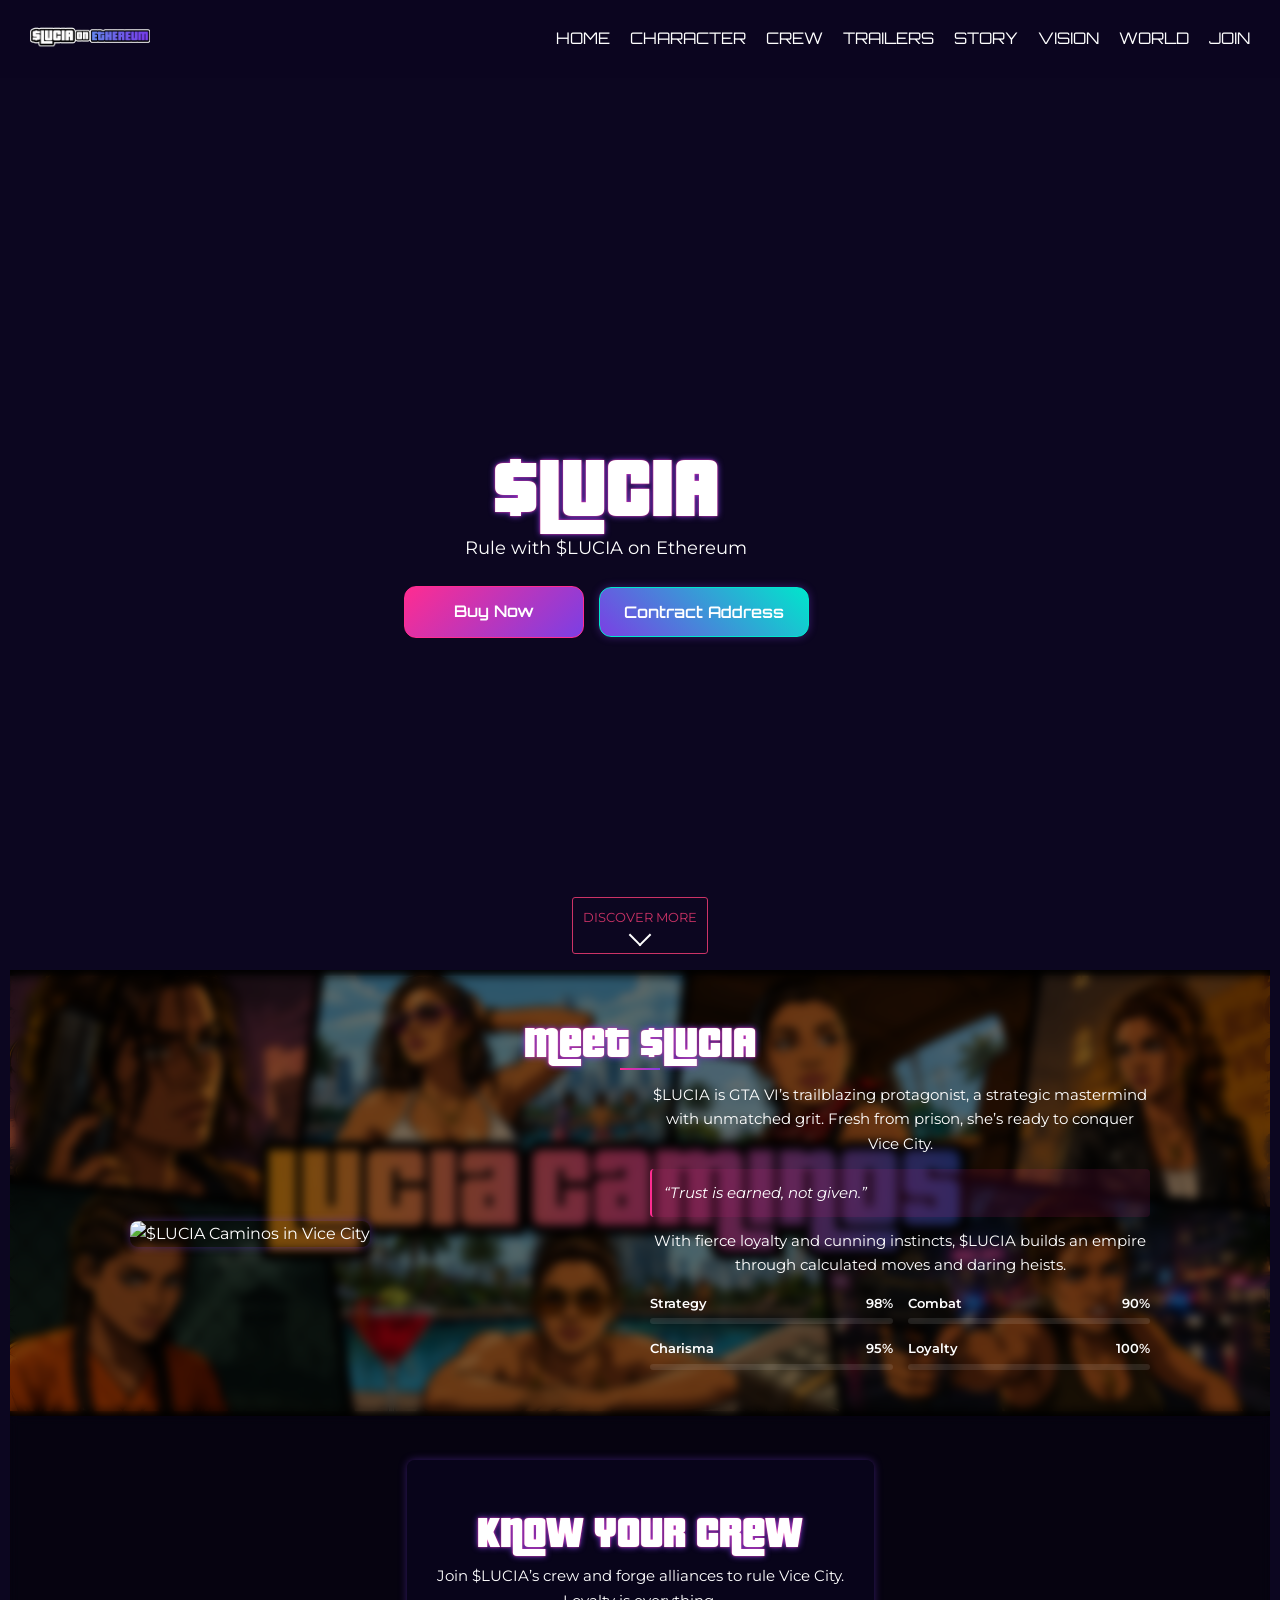
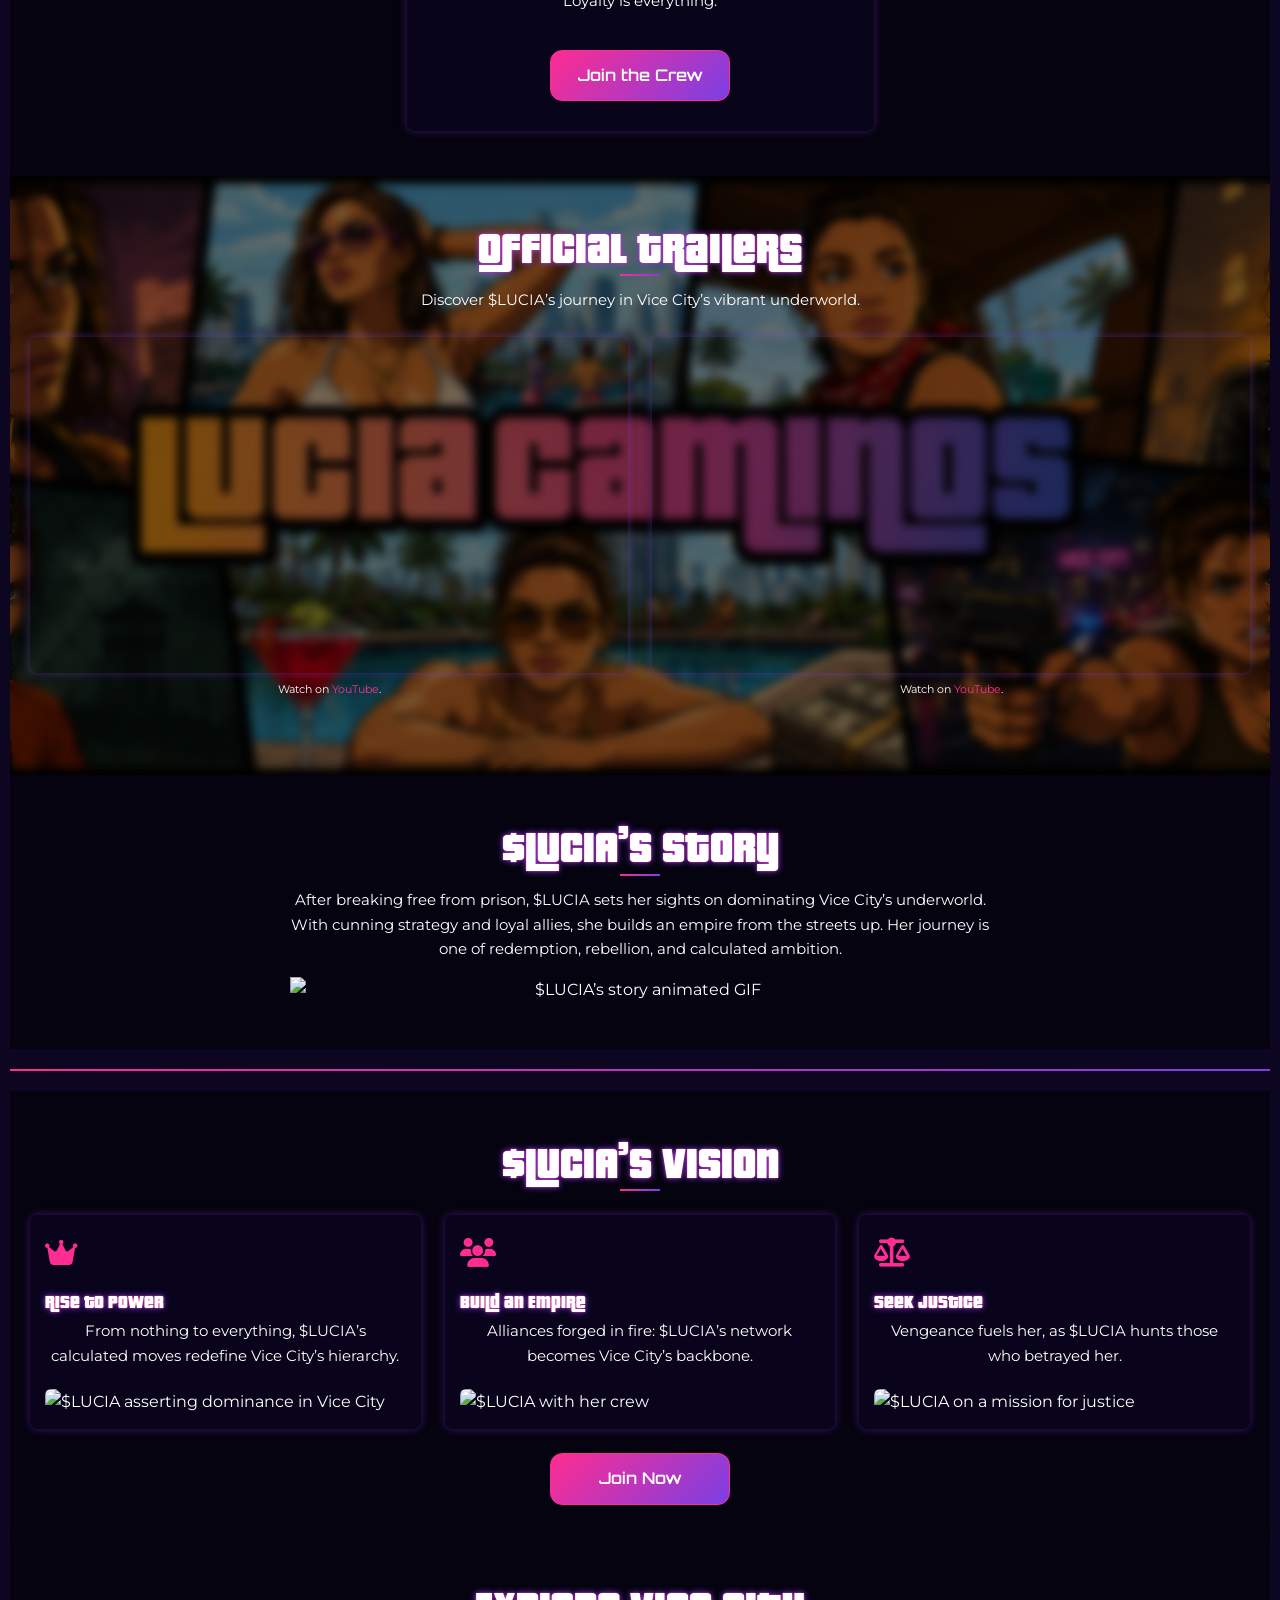
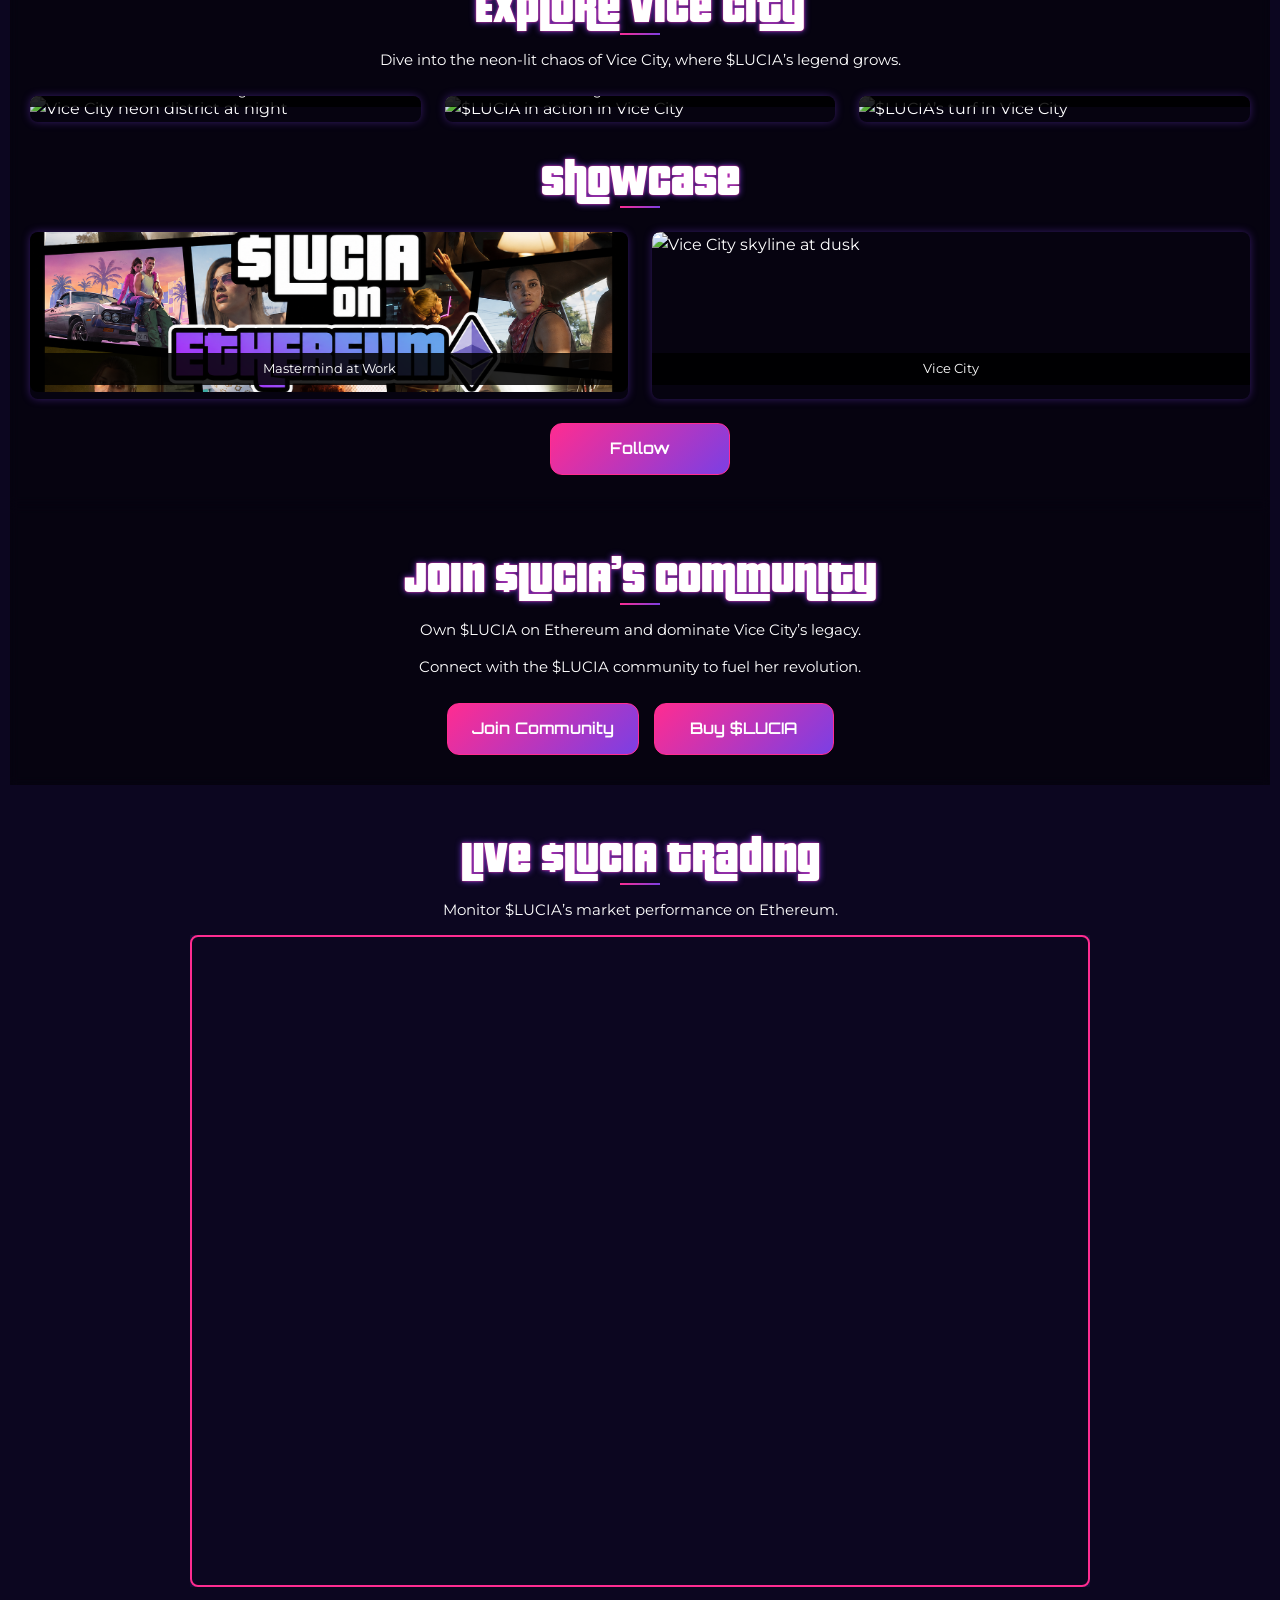
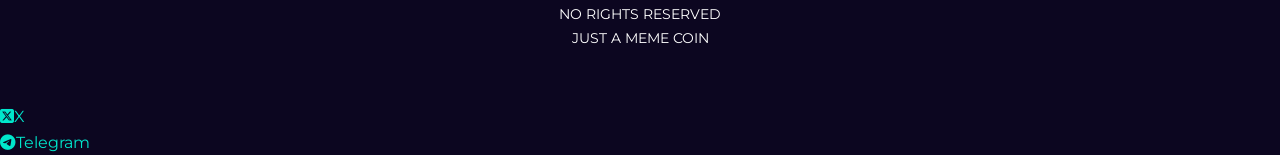
==== commit f592ffee: "." ====
--- a/index.html
+++ b/index.html
@@ -67,6 +67,8 @@
       type="application/json+oembed"
       href="https://luciasol.xyz/wp-json/oembed/1.0/embed?url=https%3A%2F%2Fluciasol.xyz%2F"
     />
+    <link rel='stylesheet' id='hello-elementor-theme-style-css' href='./wp-content/themes/hello-elementor/assets/css/theme.css' media='all' />
+    <link rel='stylesheet' id='hello-elementor-css' href='./wp-content/themes/hello-elementor/assets/css/reset.css' media='all' />
     <link
       rel="alternate"
       title="oEmbed (XML)"
--- a/wp-content/themes/hello-elementor/assets/css/theme.css
+++ b/wp-content/themes/hello-elementor/assets/css/theme.css
@@ -0,0 +1,281 @@
+.comments-area a,.page-content a {
+    text-decoration: underline
+}
+
+.alignright {
+    float: right;
+    margin-left: 1rem
+}
+
+.alignleft {
+    float: left;
+    margin-right: 1rem
+}
+
+.aligncenter {
+    clear: both;
+    display: block;
+    margin-inline:auto}
+
+.alignwide {
+    margin-inline:-80px}
+
+.alignfull {
+    margin-inline:calc(50% - 50vw);max-width: 100vw
+}
+
+.alignfull,.alignfull img {
+    width: 100vw
+}
+
+.wp-caption {
+    margin-block-end:1.25rem;max-width: 100%
+}
+
+.wp-caption.alignleft {
+    margin: 5px 20px 20px 0
+}
+
+.wp-caption.alignright {
+    margin: 5px 0 20px 20px
+}
+
+.wp-caption img {
+    display: block;
+    margin-inline:auto}
+
+.wp-caption-text {
+    margin: 0
+}
+
+.gallery-caption {
+    display: block;
+    font-size: .8125rem;
+    line-height: 1.5;
+    margin: 0;
+    padding: .75rem
+}
+
+.pagination {
+    display: flex;
+    justify-content: space-between;
+    margin: 20px auto
+}
+
+.sticky {
+    display: block;
+    position: relative
+}
+
+.bypostauthor {
+    font-size: inherit
+}
+
+.hide {
+    display: none!important
+}
+
+.post-password-form {
+    margin: 50px auto;
+    max-width: 500px
+}
+
+.post-password-form p {
+    align-items: flex-end;
+    display: flex;
+    width: 100%
+}
+
+.post-password-form [type=submit] {
+    margin-inline-start:3px}
+
+.screen-reader-text {
+    clip: rect(1px,1px,1px,1px);
+    height: 1px;
+    overflow: hidden;
+    position: absolute!important;
+    width: 1px;
+    word-wrap: normal!important
+}
+
+.screen-reader-text:focus {
+    background-color: #eee;
+    clip: auto!important;
+    clip-path: none;
+    color: #333;
+    display: block;
+    font-size: 1rem;
+    height: auto;
+    left: 5px;
+    line-height: normal;
+    padding: 12px 24px;
+    text-decoration: none;
+    top: 5px;
+    width: auto;
+    z-index: 100000
+}
+
+.post .entry-title a {
+    text-decoration: none
+}
+
+.post .wp-post-image {
+    max-height: 500px;
+    -o-object-fit: cover;
+    object-fit: cover;
+    width: 100%
+}
+
+@media(max-width: 991px) {
+    .post .wp-post-image {
+        max-height:400px
+    }
+}
+
+@media(max-width: 575px) {
+    .post .wp-post-image {
+        max-height:300px
+    }
+}
+
+#comments .comment-list {
+    font-size: .9em;
+    list-style: none;
+    margin: 0;
+    padding: 0
+}
+
+#comments .comment,#comments .pingback {
+    position: relative
+}
+
+#comments .comment .comment-body,#comments .pingback .comment-body {
+    border-block-end:1px solid #ccc;display: flex;
+    flex-direction: column;
+    padding-block-end:30px;padding-block-start:30px;padding-inline-end:0;padding-inline-start:60px}
+
+#comments .comment .avatar,#comments .pingback .avatar {
+    border-radius: 50%;
+    left: 0;
+    margin-inline-end:10px;position: absolute
+}
+
+body.rtl #comments .comment .avatar,body.rtl #comments .pingback .avatar,html[dir=rtl] #comments .comment .avatar,html[dir=rtl] #comments .pingback .avatar {
+    left: auto;
+    right: 0
+}
+
+#comments .comment-meta {
+    display: flex;
+    justify-content: space-between;
+    margin-block-end:.9rem}
+
+#comments .comment-metadata,#comments .reply {
+    font-size: 11px;
+    line-height: 1
+}
+
+#comments .children {
+    list-style: none;
+    margin: 0;
+    padding-inline-start:30px;position: relative
+}
+
+#comments .children li:last-child {
+    padding-block-end:0}
+
+#comments ol.comment-list .children:before {
+    content: "↪";
+    display: inline-block;
+    font-size: 1em;
+    font-weight: 400;
+    left: 0;
+    line-height: 100%;
+    position: absolute;
+    top: 45px;
+    width: auto
+}
+
+body.rtl #comments ol.comment-list .children:before,html[dir=rtl] #comments ol.comment-list .children:before {
+    content: "↩";
+    left: auto;
+    right: 0
+}
+
+@media(min-width: 768px) {
+    #comments .comment-author,#comments .comment-metadata {
+        line-height:1
+    }
+}
+
+@media(max-width: 767px) {
+    #comments .comment .comment-body {
+        padding:30px 0
+    }
+
+    #comments .children {
+        padding-inline-start:20px}
+
+    #comments .comment .avatar {
+        float: left;
+        position: inherit
+    }
+
+    body.rtl #comments .comment .avatar,html[dir=rtl] #comments .comment .avatar {
+        float: right
+    }
+}
+
+.page-header .entry-title,.site-footer .footer-inner,.site-footer:not(.dynamic-footer),.site-header .header-inner,.site-header:not(.dynamic-header),body:not([class*=elementor-page-]) .site-main {
+    margin-inline-end:auto;margin-inline-start:auto;width: 100%
+}
+
+@media(max-width: 575px) {
+    .page-header .entry-title,.site-footer .footer-inner,.site-footer:not(.dynamic-footer),.site-header .header-inner,.site-header:not(.dynamic-header),body:not([class*=elementor-page-]) .site-main {
+        padding-inline-end:10px;
+        padding-inline-start:10px}
+}
+
+@media(min-width: 576px) {
+    .page-header .entry-title,.site-footer .footer-inner,.site-footer:not(.dynamic-footer),.site-header .header-inner,.site-header:not(.dynamic-header),body:not([class*=elementor-page-]) .site-main {
+        max-width:500px
+    }
+
+    .site-footer.footer-full-width .footer-inner,.site-header.header-full-width .header-inner {
+        max-width: 100%
+    }
+}
+
+@media(min-width: 768px) {
+    .page-header .entry-title,.site-footer .footer-inner,.site-footer:not(.dynamic-footer),.site-header .header-inner,.site-header:not(.dynamic-header),body:not([class*=elementor-page-]) .site-main {
+        max-width:600px
+    }
+
+    .site-footer.footer-full-width,.site-header.header-full-width {
+        max-width: 100%
+    }
+}
+
+@media(min-width: 992px) {
+    .page-header .entry-title,.site-footer .footer-inner,.site-footer:not(.dynamic-footer),.site-header .header-inner,.site-header:not(.dynamic-header),body:not([class*=elementor-page-]) .site-main {
+        max-width:800px
+    }
+
+    .site-footer.footer-full-width,.site-header.header-full-width {
+        max-width: 100%
+    }
+}
+
+@media(min-width: 1200px) {
+    .page-header .entry-title,.site-footer .footer-inner,.site-footer:not(.dynamic-footer),.site-header .header-inner,.site-header:not(.dynamic-header),body:not([class*=elementor-page-]) .site-main {
+        max-width:1140px
+    }
+
+    .site-footer.footer-full-width,.site-header.header-full-width {
+        max-width: 100%
+    }
+}
+
+.site-header+.elementor {
+    min-height: calc(100vh - 320px)
+}
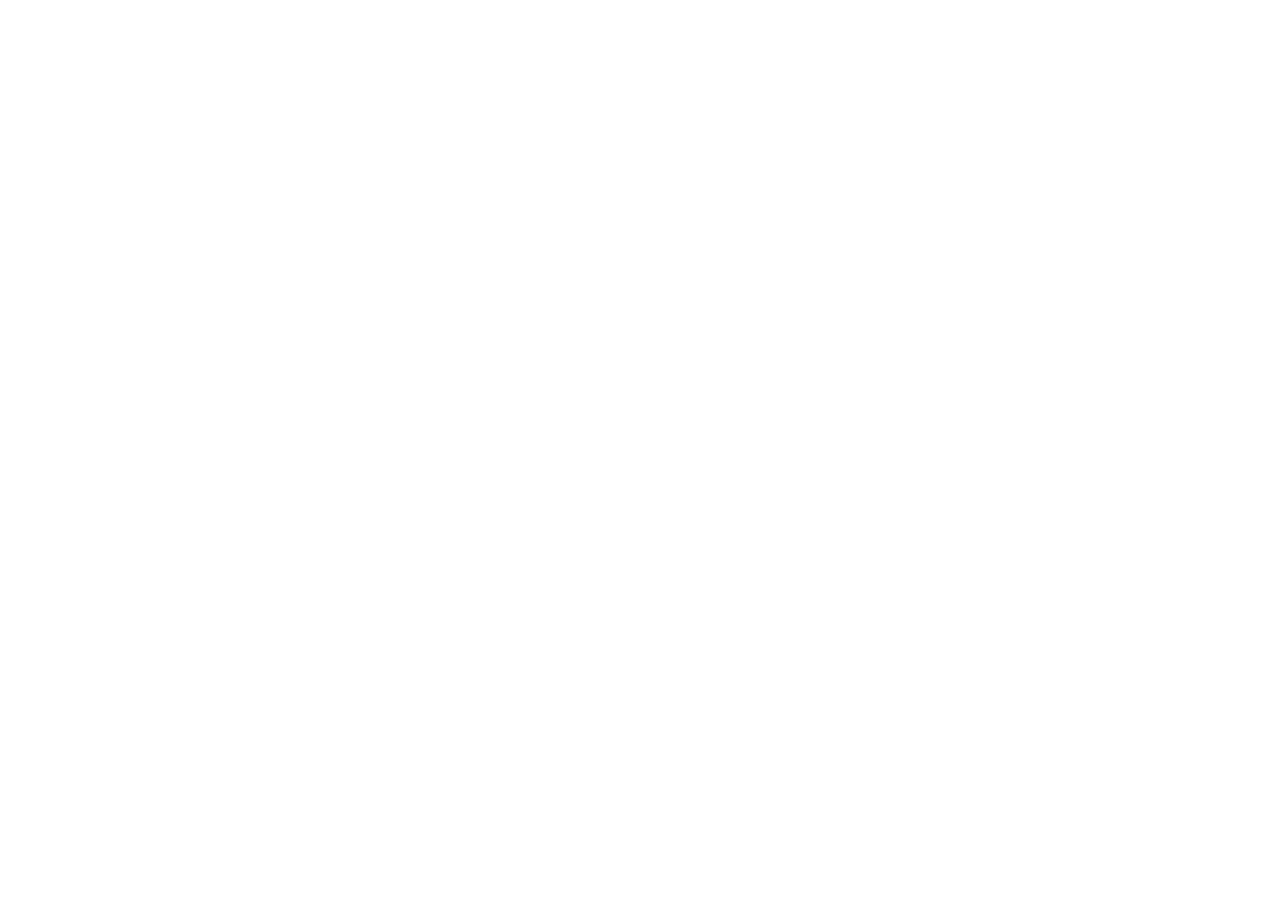
==== commit ed52a876: "." ====
--- a/index.html
+++ b/index.html
@@ -94,21 +94,21 @@
     <link
       rel="stylesheet"
       id="hfe-widgets-style-css"
-      href="https://luciasol.xyz/wp-content/plugins/header-footer-elementor/inc/widgets-css/frontend.css?ver=2.8.6"
+      href="./wp-content/plugins/header-footer-elementor/inc/widgets-css/frontend.css?ver=2.8.6"
       type="text/css"
       media="all"
     />
     <link
       rel="stylesheet"
       id="embedpress-css-css"
-      href="https://luciasol.xyz/wp-content/plugins/embedpress/assets/css/embedpress.css?ver=1771510534"
+      href="./wp-content/plugins/embedpress/assets/css/embedpress.css?ver=1771510534"
       type="text/css"
       media="all"
     />
     <link
       rel="stylesheet"
       id="embedpress-blocks-style-css"
-      href="https://luciasol.xyz/wp-content/plugins/embedpress/assets/css/blocks.build.css?ver=1771510534"
+      href="./wp-content/plugins/embedpress/assets/css/blocks.build.css?ver=1771510534"
       type="text/css"
       media="all"
     />
@@ -486,35 +486,35 @@
     <link
       rel="stylesheet"
       id="tpcore-style-css"
-      href="https://luciasol.xyz/wp-content/plugins/liko-core/assets/css/tp-core.css?ver=1.0.0"
+      href="./wp-content/plugins/liko-core/assets/css/tp-core.css?ver=1.0.0"
       type="text/css"
       media="all"
     />
     <link
       rel="stylesheet"
       id="sticky-buttons-css"
-      href="https://luciasol.xyz/wp-content/plugins/sticky-buttons/public/assets/css/style.min.css?ver=4.3.5"
+      href="./wp-content/plugins/sticky-buttons/public/assets/css/style.min.css?ver=4.3.5"
       type="text/css"
       media="all"
     />
     <link
       rel="stylesheet"
       id="sticky-buttons-fontawesome-css"
-      href="https://luciasol.xyz/wp-content/plugins/sticky-buttons/vendors/fontawesome/css/all.css?ver=7.1"
+      href="./wp-content/plugins/sticky-buttons/vendors/fontawesome/css/all.css?ver=7.1"
       type="text/css"
       media="all"
     />
     <link
       rel="stylesheet"
       id="cmplz-general-css"
-      href="https://luciasol.xyz/wp-content/plugins/complianz-gdpr/assets/css/cookieblocker.min.css?ver=1741724570"
+      href="./wp-content/plugins/complianz-gdpr/assets/css/cookieblocker.min.css?ver=1741724570"
       type="text/css"
       media="all"
     />
     <link
       rel="stylesheet"
       id="hfe-style-css"
-      href="https://luciasol.xyz/wp-content/plugins/header-footer-elementor/assets/css/header-footer-elementor.css?ver=2.8.6"
+      href="./wp-content/plugins/header-footer-elementor/assets/css/header-footer-elementor.css?ver=2.8.6"
       type="text/css"
       media="all"
     />
@@ -549,14 +549,14 @@
     <link
       rel="stylesheet"
       id="font-awesome-5-all-css"
-      href="https://luciasol.xyz/wp-content/plugins/elementor/assets/lib/font-awesome/css/all.min.css?ver=4.0.1"
+      href="./wp-content/plugins/elementor/assets/lib/font-awesome/css/all.min.css?ver=4.0.1"
       type="text/css"
       media="all"
     />
     <link
       rel="stylesheet"
       id="font-awesome-4-shim-css"
-      href="https://luciasol.xyz/wp-content/plugins/elementor/assets/lib/font-awesome/css/v4-shims.min.css?ver=4.0.1"
+      href="./wp-content/plugins/elementor/assets/lib/font-awesome/css/v4-shims.min.css?ver=4.0.1"
       type="text/css"
       media="all"
     />
@@ -577,28 +577,28 @@
     <link
       rel="stylesheet"
       id="liko-breadcrumb-typo-css"
-      href="https://luciasol.xyz/wp-content/themes/liko/assets/css/liko-custom.css?ver=53912c758e28768449471de68d3373cb"
+      href="./wp-content/themes/liko/assets/css/liko-custom.css?ver=53912c758e28768449471de68d3373cb"
       type="text/css"
       media="all"
     />
     <link
       rel="stylesheet"
       id="liko-breadcrumb-bg-settings-css"
-      href="https://luciasol.xyz/wp-content/themes/liko/assets/css/liko-custom.css?ver=53912c758e28768449471de68d3373cb"
+      href="./wp-content/themes/liko/assets/css/liko-custom.css?ver=53912c758e28768449471de68d3373cb"
       type="text/css"
       media="all"
     />
     <link
       rel="stylesheet"
       id="liko-breadcrumb-spacing-settings-css"
-      href="https://luciasol.xyz/wp-content/themes/liko/assets/css/liko-custom.css?ver=53912c758e28768449471de68d3373cb"
+      href="./wp-content/themes/liko/assets/css/liko-custom.css?ver=53912c758e28768449471de68d3373cb"
       type="text/css"
       media="all"
     />
     <link
       rel="stylesheet"
       id="liko-footer-bg-settings-css"
-      href="https://luciasol.xyz/wp-content/themes/liko/assets/css/liko-custom.css?ver=53912c758e28768449471de68d3373cb"
+      href="./wp-content/themes/liko/assets/css/liko-custom.css?ver=53912c758e28768449471de68d3373cb"
       type="text/css"
       media="all"
     />
@@ -612,137 +612,137 @@
     <link
       rel="stylesheet"
       id="bootstrap-css"
-      href="https://luciasol.xyz/wp-content/themes/liko/assets/css/bootstrap.css?ver=53912c758e28768449471de68d3373cb"
+      href="./wp-content/themes/liko/assets/css/bootstrap.css?ver=53912c758e28768449471de68d3373cb"
       type="text/css"
       media="all"
     />
     <link
       rel="stylesheet"
       id="animate-css"
-      href="https://luciasol.xyz/wp-content/themes/liko/assets/css/animate.css?ver=53912c758e28768449471de68d3373cb"
+      href="./wp-content/themes/liko/assets/css/animate.css?ver=53912c758e28768449471de68d3373cb"
       type="text/css"
       media="all"
     />
     <link
       rel="stylesheet"
       id="swiper-bundle-css"
-      href="https://luciasol.xyz/wp-content/themes/liko/assets/css/swiper-bundle.css?ver=53912c758e28768449471de68d3373cb"
+      href="./wp-content/themes/liko/assets/css/swiper-bundle.css?ver=53912c758e28768449471de68d3373cb"
       type="text/css"
       media="all"
     />
     <link
       rel="stylesheet"
       id="slick-css"
-      href="https://luciasol.xyz/wp-content/themes/liko/assets/css/slick.css?ver=53912c758e28768449471de68d3373cb"
+      href="./wp-content/themes/liko/assets/css/slick.css?ver=53912c758e28768449471de68d3373cb"
       type="text/css"
       media="all"
     />
     <link
       rel="stylesheet"
       id="magnific-popup-css"
-      href="https://luciasol.xyz/wp-content/themes/liko/assets/css/magnific-popup.css?ver=53912c758e28768449471de68d3373cb"
+      href="./wp-content/themes/liko/assets/css/magnific-popup.css?ver=53912c758e28768449471de68d3373cb"
       type="text/css"
       media="all"
     />
     <link
       rel="stylesheet"
       id="font-awesome-pro-css"
-      href="https://luciasol.xyz/wp-content/themes/liko/assets/css/font-awesome-pro.css?ver=53912c758e28768449471de68d3373cb"
+      href="./wp-content/themes/liko/assets/css/font-awesome-pro.css?ver=53912c758e28768449471de68d3373cb"
       type="text/css"
       media="all"
     />
     <link
       rel="stylesheet"
       id="spacing-css"
-      href="https://luciasol.xyz/wp-content/themes/liko/assets/css/spacing.css?ver=53912c758e28768449471de68d3373cb"
+      href="./wp-content/themes/liko/assets/css/spacing.css?ver=53912c758e28768449471de68d3373cb"
       type="text/css"
       media="all"
     />
     <link
       rel="stylesheet"
       id="custom-animation-css"
-      href="https://luciasol.xyz/wp-content/themes/liko/assets/css/custom-animation.css?ver=53912c758e28768449471de68d3373cb"
+      href="./wp-content/themes/liko/assets/css/custom-animation.css?ver=53912c758e28768449471de68d3373cb"
       type="text/css"
       media="all"
     />
     <link
       rel="stylesheet"
       id="liko-core-css"
-      href="https://luciasol.xyz/wp-content/themes/liko/assets/css/liko-core.css?ver=1775446655"
+      href="./wp-content/themes/liko/assets/css/liko-core.css?ver=1775446655"
       type="text/css"
       media="all"
     />
     <link
       rel="stylesheet"
       id="liko-unit-css"
-      href="https://luciasol.xyz/wp-content/themes/liko/assets/css/liko-unit.css?ver=1775446655"
+      href="./wp-content/themes/liko/assets/css/liko-unit.css?ver=1775446655"
       type="text/css"
       media="all"
     />
     <link
       rel="stylesheet"
       id="liko-custom-css"
-      href="https://luciasol.xyz/wp-content/themes/liko/assets/css/liko-custom.css?ver=53912c758e28768449471de68d3373cb"
+      href="./wp-content/themes/liko/assets/css/liko-custom.css?ver=53912c758e28768449471de68d3373cb"
       type="text/css"
       media="all"
     />
     <link
       rel="stylesheet"
       id="liko-style-css"
-      href="https://luciasol.xyz/wp-content/themes/liko/style.css?ver=53912c758e28768449471de68d3373cb"
+      href="./wp-content/themes/liko/style.css?ver=53912c758e28768449471de68d3373cb"
       type="text/css"
       media="all"
     />
     <link
       rel="stylesheet"
       id="hfe-elementor-icons-css"
-      href="https://luciasol.xyz/wp-content/plugins/elementor/assets/lib/eicons/css/elementor-icons.min.css?ver=5.34.0"
+      href="./wp-content/plugins/elementor/assets/lib/eicons/css/elementor-icons.min.css?ver=5.34.0"
       type="text/css"
       media="all"
     />
     <link
       rel="stylesheet"
       id="hfe-icons-list-css"
-      href="https://luciasol.xyz/wp-content/plugins/elementor/assets/css/widget-icon-list.min.css?ver=3.24.3"
+      href="./wp-content/plugins/elementor/assets/css/widget-icon-list.min.css?ver=3.24.3"
       type="text/css"
       media="all"
     />
     <link
       rel="stylesheet"
       id="hfe-social-icons-css"
-      href="https://luciasol.xyz/wp-content/plugins/elementor/assets/css/widget-social-icons.min.css?ver=3.24.0"
+      href="./wp-content/plugins/elementor/assets/css/widget-social-icons.min.css?ver=3.24.0"
       type="text/css"
       media="all"
     />
     <link
       rel="stylesheet"
       id="hfe-social-share-icons-brands-css"
-      href="https://luciasol.xyz/wp-content/plugins/elementor/assets/lib/font-awesome/css/brands.css?ver=5.15.3"
+      href="./wp-content/plugins/elementor/assets/lib/font-awesome/css/brands.css?ver=5.15.3"
       type="text/css"
       media="all"
     />
     <link
       rel="stylesheet"
       id="hfe-social-share-icons-fontawesome-css"
-      href="https://luciasol.xyz/wp-content/plugins/elementor/assets/lib/font-awesome/css/fontawesome.css?ver=5.15.3"
+      href="./wp-content/plugins/elementor/assets/lib/font-awesome/css/fontawesome.css?ver=5.15.3"
       type="text/css"
       media="all"
     />
     <link
       rel="stylesheet"
       id="hfe-nav-menu-icons-css"
-      href="https://luciasol.xyz/wp-content/plugins/elementor/assets/lib/font-awesome/css/solid.css?ver=5.15.3"
-      type="text/css"
-      media="all"
-    />
-    <script
-      type="text/javascript"
-      src="https://luciasol.xyz/wp-content/plugins/wp-letsencrypt-ssl/admin/js/jsredirect.js?ver=7.8.5.15"
+      href="./wp-content/plugins/elementor/assets/lib/font-awesome/css/solid.css?ver=5.15.3"
+      type="text/css"
+      media="all"
+    />
+    <script
+      type="text/javascript"
+      src="./wp-content/plugins/wp-letsencrypt-ssl/admin/js/jsredirect.js?ver=7.8.5.15"
       id="wpen-jsredirect-js"
     ></script>
     <script
       type="text/javascript"
-      src="https://luciasol.xyz/wp-content/plugins/elementor/assets/lib/font-awesome/js/v4-shims.min.js?ver=4.0.1"
+      src="./wp-content/plugins/elementor/assets/lib/font-awesome/js/v4-shims.min.js?ver=4.0.1"
       id="font-awesome-4-shim-js"
     ></script>
     <script
@@ -2690,18 +2690,18 @@
     <link
       rel="stylesheet"
       id="embedpress-elementor-css-css"
-      href="https://luciasol.xyz/wp-content/plugins/embedpress/assets/css/embedpress-elementor.css?ver=1712240030"
-      type="text/css"
-      media="all"
-    />
-    <script
-      type="text/javascript"
-      src="https://luciasol.xyz/wp-content/plugins/elementor/assets/js/webpack.runtime.min.js?ver=4.0.1"
+      href="./wp-content/plugins/embedpress/assets/css/embedpress-elementor.css?ver=1712240030"
+      type="text/css"
+      media="all"
+    />
+    <script
+      type="text/javascript"
+      src="./wp-content/plugins/elementor/assets/js/webpack.runtime.min.js?ver=4.0.1"
       id="elementor-webpack-runtime-js"
     ></script>
     <script
       type="text/javascript"
-      src="https://luciasol.xyz/wp-content/plugins/elementor/assets/js/frontend-modules.min.js?ver=4.0.1"
+      src="./wp-content/plugins/elementor/assets/js/frontend-modules.min.js?ver=4.0.1"
       id="elementor-frontend-modules-js"
     ></script>
     <script
@@ -2846,92 +2846,92 @@
     </script>
     <script
       type="text/javascript"
-      src="https://luciasol.xyz/wp-content/plugins/elementor/assets/js/frontend.min.js?ver=4.0.1"
+      src="./wp-content/plugins/elementor/assets/js/frontend.min.js?ver=4.0.1"
       id="elementor-frontend-js"
     ></script>
     <script
       type="text/javascript"
-      src="https://luciasol.xyz/wp-content/themes/liko/assets/js/bootstrap-bundle.js?ver=53912c758e28768449471de68d3373cb"
+      src="./wp-content/themes/liko/assets/js/bootstrap-bundle.js?ver=53912c758e28768449471de68d3373cb"
       id="bootstrap-bundle-js"
     ></script>
     <script
       type="text/javascript"
-      src="https://luciasol.xyz/wp-content/themes/liko/assets/js/gsap.js?ver=53912c758e28768449471de68d3373cb"
+      src="./wp-content/themes/liko/assets/js/gsap.js?ver=53912c758e28768449471de68d3373cb"
       id="gsap-js-js"
     ></script>
     <script
       type="text/javascript"
-      src="https://luciasol.xyz/wp-content/themes/liko/assets/js/gsap-scroll-to-plugin.js?ver=53912c758e28768449471de68d3373cb"
+      src="./wp-content/themes/liko/assets/js/gsap-scroll-to-plugin.js?ver=53912c758e28768449471de68d3373cb"
       id="gsap-scroll-to-plugin-js-js"
     ></script>
     <script
       type="text/javascript"
-      src="https://luciasol.xyz/wp-content/themes/liko/assets/js/gsap-scroll-smoother.js?ver=53912c758e28768449471de68d3373cb"
+      src="./wp-content/themes/liko/assets/js/gsap-scroll-smoother.js?ver=53912c758e28768449471de68d3373cb"
       id="gsap-scroll-smoother-js-js"
     ></script>
     <script
       type="text/javascript"
-      src="https://luciasol.xyz/wp-content/themes/liko/assets/js/gsap-scroll-trigger.js?ver=53912c758e28768449471de68d3373cb"
+      src="./wp-content/themes/liko/assets/js/gsap-scroll-trigger.js?ver=53912c758e28768449471de68d3373cb"
       id="gsap-scroll-trigger-js-js"
     ></script>
     <script
       type="text/javascript"
-      src="https://luciasol.xyz/wp-content/themes/liko/assets/js/gsap-split-text.js?ver=53912c758e28768449471de68d3373cb"
+      src="./wp-content/themes/liko/assets/js/gsap-split-text.js?ver=53912c758e28768449471de68d3373cb"
       id="gsap-split-text-js-js"
     ></script>
     <script
       type="text/javascript"
-      src="https://luciasol.xyz/wp-content/themes/liko/assets/js/chroma.js?ver=53912c758e28768449471de68d3373cb"
+      src="./wp-content/themes/liko/assets/js/chroma.js?ver=53912c758e28768449471de68d3373cb"
       id="chroma-js-js"
     ></script>
     <script
       type="text/javascript"
-      src="https://luciasol.xyz/wp-content/themes/liko/assets/js/three.js?ver=53912c758e28768449471de68d3373cb"
+      src="./wp-content/themes/liko/assets/js/three.js?ver=53912c758e28768449471de68d3373cb"
       id="liko-three-js-js"
     ></script>
     <script
       type="text/javascript"
-      src="https://luciasol.xyz/wp-content/themes/liko/assets/js/tween-max.js?ver=53912c758e28768449471de68d3373cb"
+      src="./wp-content/themes/liko/assets/js/tween-max.js?ver=53912c758e28768449471de68d3373cb"
       id="tween-max-js-js"
     ></script>
     <script
       type="text/javascript"
-      src="https://luciasol.xyz/wp-content/themes/liko/assets/js/scroll-magic.js?ver=53912c758e28768449471de68d3373cb"
+      src="./wp-content/themes/liko/assets/js/scroll-magic.js?ver=53912c758e28768449471de68d3373cb"
       id="scroll-magic-js-js"
     ></script>
     <script
       type="text/javascript"
-      src="https://luciasol.xyz/wp-content/themes/liko/assets/js/range-slider.js?ver=53912c758e28768449471de68d3373cb"
+      src="./wp-content/themes/liko/assets/js/range-slider.js?ver=53912c758e28768449471de68d3373cb"
       id="range-slider-js"
     ></script>
     <script
       type="text/javascript"
-      src="https://luciasol.xyz/wp-content/themes/liko/assets/js/swiper-bundle.js?ver=53912c758e28768449471de68d3373cb"
+      src="./wp-content/themes/liko/assets/js/swiper-bundle.js?ver=53912c758e28768449471de68d3373cb"
       id="swiper-bundle-js"
     ></script>
     <script
       type="text/javascript"
-      src="https://luciasol.xyz/wp-content/themes/liko/assets/js/slick.js?ver=53912c758e28768449471de68d3373cb"
+      src="./wp-content/themes/liko/assets/js/slick.js?ver=53912c758e28768449471de68d3373cb"
       id="slick-js"
     ></script>
     <script
       type="text/javascript"
-      src="https://luciasol.xyz/wp-content/themes/liko/assets/js/magnific-popup.js?ver=53912c758e28768449471de68d3373cb"
+      src="./wp-content/themes/liko/assets/js/magnific-popup.js?ver=53912c758e28768449471de68d3373cb"
       id="magnific-popup-js"
     ></script>
     <script
       type="text/javascript"
-      src="https://luciasol.xyz/wp-content/themes/liko/assets/js/nice-select.js?ver=53912c758e28768449471de68d3373cb"
+      src="./wp-content/themes/liko/assets/js/nice-select.js?ver=53912c758e28768449471de68d3373cb"
       id="nice-select-js"
     ></script>
     <script
       type="text/javascript"
-      src="https://luciasol.xyz/wp-content/themes/liko/assets/js/purecounter.js?ver=53912c758e28768449471de68d3373cb"
+      src="./wp-content/themes/liko/assets/js/purecounter.js?ver=53912c758e28768449471de68d3373cb"
       id="purecounter-js"
     ></script>
     <script
       type="text/javascript"
-      src="https://luciasol.xyz/wp-content/themes/liko/assets/js/beforeafter.js?ver=53912c758e28768449471de68d3373cb"
+      src="./wp-content/themes/liko/assets/js/beforeafter.js?ver=53912c758e28768449471de68d3373cb"
       id="beforeafter-js-js"
     ></script>
     <script
@@ -2941,37 +2941,37 @@
     ></script>
     <script
       type="text/javascript"
-      src="https://luciasol.xyz/wp-content/themes/liko/assets/js/isotope-pkgd.js?ver=53912c758e28768449471de68d3373cb"
+      src="./wp-content/themes/liko/assets/js/isotope-pkgd.js?ver=53912c758e28768449471de68d3373cb"
       id="isotope-pkgd-js"
     ></script>
     <script
       type="text/javascript"
-      src="https://luciasol.xyz/wp-content/themes/liko/assets/js/tp-cursor.js?ver=53912c758e28768449471de68d3373cb"
+      src="./wp-content/themes/liko/assets/js/tp-cursor.js?ver=53912c758e28768449471de68d3373cb"
       id="liko-cursor-js-js"
     ></script>
     <script
       type="text/javascript"
-      src="https://luciasol.xyz/wp-content/themes/liko/assets/js/waypoints.js?ver=53912c758e28768449471de68d3373cb"
+      src="./wp-content/themes/liko/assets/js/waypoints.js?ver=53912c758e28768449471de68d3373cb"
       id="waypoints-js"
     ></script>
     <script
       type="text/javascript"
-      src="https://luciasol.xyz/wp-content/themes/liko/assets/js/countdown.js?ver=53912c758e28768449471de68d3373cb"
+      src="./wp-content/themes/liko/assets/js/countdown.js?ver=53912c758e28768449471de68d3373cb"
       id="countdown-js"
     ></script>
     <script
       type="text/javascript"
-      src="https://luciasol.xyz/wp-content/themes/liko/assets/js/wow.js?ver=53912c758e28768449471de68d3373cb"
+      src="./wp-content/themes/liko/assets/js/wow.js?ver=53912c758e28768449471de68d3373cb"
       id="wow-js"
     ></script>
     <script
       type="text/javascript"
-      src="https://luciasol.xyz/wp-content/themes/liko/assets/js/animation-app.js?ver=53912c758e28768449471de68d3373cb"
+      src="./wp-content/themes/liko/assets/js/animation-app.js?ver=53912c758e28768449471de68d3373cb"
       id="animation-app-js-js"
     ></script>
     <script
       type="text/javascript"
-      src="https://luciasol.xyz/wp-content/themes/liko/assets/js/main.js?ver=1775446655"
+      src="./wp-content/themes/liko/assets/js/main.js?ver=1775446655"
       id="liko-main-js"
     ></script>
     <script type="text/javascript" id="sticky-buttons-js-extra">
@@ -2985,7 +2985,7 @@
     </script>
     <script
       type="text/javascript"
-      src="https://luciasol.xyz/wp-content/plugins/sticky-buttons/public/assets/js/script.min.js?ver=4.3.5"
+      src="./wp-content/plugins/sticky-buttons/public/assets/js/script.min.js?ver=4.3.5"
       id="sticky-buttons-js"
     ></script>
     <script data-category="functional"></script>
--- a/wp-content/plugins/header-footer-elementor/inc/widgets-css/frontend.css
+++ b/wp-content/plugins/header-footer-elementor/inc/widgets-css/frontend.css
@@ -0,0 +1,3220 @@
+/* Counter Widget CSS */
+.hfe-counter-wrapper {
+  display: flex;
+  flex-direction: column;
+  align-items: center;
+  justify-content: center;
+  gap: 10px;
+}
+
+/* Default alignments that will be overridden by controls */
+.hfe-counter-wrapper[style*="flex-direction: column"] {
+  align-items: center; /* horizontal alignment for column layouts */
+  justify-content: center; /* vertical alignment for column layouts */
+}
+
+.hfe-counter-wrapper[style*="flex-direction: row"] {
+  justify-content: center; /* horizontal alignment for row layouts */
+  align-items: center; /* vertical alignment for row layouts */
+}
+
+.hfe-counter-content {
+  display: flex;
+  align-items: center;
+  justify-content: center;
+}
+
+.hfe-counter-number {
+  font-weight: bold;
+  font-size: 48px;
+  line-height: 1;
+}
+
+.hfe-counter-title {
+  font-size: 18px;
+  line-height: 1.2;
+  margin: 0;
+}
+
+.hfe-counter-prefix,
+.hfe-counter-suffix {
+  font-size: inherit;
+  line-height: inherit;
+}
+
+/* Title styling - flex enabled for alignment controls */
+.hfe-counter-title {
+  margin: 0;
+  display: flex;
+  align-items: center;
+  justify-content: center;
+  flex-shrink: 0;
+}
+
+/* Ensure counter content doesn't shrink */
+.hfe-counter-content {
+  flex-shrink: 0;
+}
+
+/* Equal width distribution for horizontal layouts */
+.hfe-counter-wrapper[style*="flex-direction: row"] .hfe-counter-title,
+.hfe-counter-wrapper[style*="flex-direction: row"] .hfe-counter-content {
+  flex: 1;
+  min-width: 0;
+}
+
+.hfe-counter-wrapper[style*="flex-direction: row-reverse"] .hfe-counter-title,
+.hfe-counter-wrapper[style*="flex-direction: row-reverse"]
+  .hfe-counter-content {
+  flex: 1;
+  min-width: 0;
+}
+
+/* Alternative approach - apply to all potential horizontal layouts */
+.hfe-counter-wrapper:not([style*="column"]) .hfe-counter-title,
+.hfe-counter-wrapper:not([style*="column"]) .hfe-counter-content {
+  flex: 1;
+  min-width: 0;
+}
+
+/* Ensure counter content maintains flex display in all layouts */
+.hfe-counter-content {
+  display: flex !important;
+  align-items: center;
+  justify-content: center;
+}
+
+/* Responsive equal width distribution */
+@media (max-width: 1024px) {
+  .elementor-widget-hfe-counter
+    .hfe-counter-wrapper[style*="row"]
+    .hfe-counter-title,
+  .elementor-widget-hfe-counter
+    .hfe-counter-wrapper[style*="row"]
+    .hfe-counter-content {
+    flex: 1;
+    min-width: 0;
+  }
+}
+
+@media (max-width: 767px) {
+  .elementor-widget-hfe-counter
+    .hfe-counter-wrapper[style*="row"]
+    .hfe-counter-title,
+  .elementor-widget-hfe-counter
+    .hfe-counter-wrapper[style*="row"]
+    .hfe-counter-content {
+    flex: 1;
+    min-width: 0;
+  }
+}
+
+/* Responsive adjustments */
+@media (max-width: 767px) {
+  .hfe-counter-number {
+    font-size: 36px;
+  }
+
+  .hfe-counter-title {
+    font-size: 16px;
+  }
+}
+
+/* Navigation Menu CSS */
+
+ul.hfe-nav-menu,
+.hfe-nav-menu li,
+.hfe-nav-menu ul {
+  list-style: none !important;
+  margin: 0;
+  padding: 0;
+}
+
+.hfe-nav-menu li.menu-item {
+  position: relative;
+}
+
+.hfe-flyout-container .hfe-nav-menu li.menu-item {
+  position: relative;
+  background: unset;
+}
+
+.hfe-nav-menu .sub-menu li.menu-item {
+  position: relative;
+  background: inherit;
+}
+.hfe-nav-menu__theme-icon-yes button.sub-menu-toggle {
+  display: none;
+}
+
+div.hfe-nav-menu,
+.elementor-widget-hfe-nav-menu .elementor-widget-container {
+  -js-display: flex;
+  display: -webkit-box;
+  display: -webkit-flex;
+  display: -moz-box;
+  display: -ms-flexbox;
+  display: flex;
+  -webkit-box-orient: vertical;
+  -webkit-box-direction: normal;
+  -webkit-flex-direction: column;
+  -moz-box-orient: vertical;
+  -moz-box-direction: normal;
+  -ms-flex-direction: column;
+  flex-direction: column;
+}
+
+.hfe-nav-menu__layout-horizontal,
+.hfe-nav-menu__layout-horizontal .hfe-nav-menu {
+  -js-display: flex;
+  display: -webkit-box;
+  display: -webkit-flex;
+  display: -moz-box;
+  display: -ms-flexbox;
+  display: flex;
+}
+
+.hfe-nav-menu__layout-horizontal .hfe-nav-menu {
+  -webkit-flex-wrap: wrap;
+  -ms-flex-wrap: wrap;
+  flex-wrap: wrap;
+}
+
+.hfe-nav-menu .parent-has-no-child .hfe-menu-toggle {
+  display: none;
+}
+
+.hfe-nav-menu__layout-horizontal .hfe-nav-menu .sub-menu,
+.hfe-submenu-action-hover .hfe-layout-vertical .hfe-nav-menu .sub-menu {
+  position: absolute;
+  top: 100%;
+  left: 0;
+  z-index: 16;
+  visibility: hidden;
+  opacity: 0;
+  text-align: left;
+  -webkit-transition: all 300ms ease-in;
+  transition: all 300ms ease-in;
+}
+
+.hfe-nav-menu__layout-horizontal
+  .hfe-nav-menu
+  .menu-item-has-children:hover
+  > .sub-menu,
+.hfe-nav-menu__layout-horizontal
+  .hfe-nav-menu
+  .menu-item-has-children:focus
+  > .sub-menu {
+  visibility: visible;
+  opacity: 1;
+}
+
+.hfe-submenu-action-click
+  .hfe-nav-menu
+  .menu-item-has-children:hover
+  > .sub-menu,
+.hfe-submenu-action-click
+  .hfe-nav-menu
+  .menu-item-has-children:focus
+  > .sub-menu {
+  visibility: hidden;
+  opacity: 0;
+}
+
+.hfe-nav-menu .menu-item-has-children .sub-menu {
+  position: absolute;
+  top: 100%;
+  left: 0;
+  z-index: 9999;
+  visibility: hidden;
+  opacity: 0;
+}
+
+.hfe-flyout-container
+  .hfe-nav-menu
+  .menu-item-has-children
+  .menu-item-has-children
+  .sub-menu {
+  top: 0;
+  left: 0;
+}
+
+.hfe-nav-menu .menu-item-has-children .menu-item-has-children .sub-menu {
+  top: 0;
+  left: 100%;
+}
+
+.hfe-nav-menu__layout-horizontal
+  .hfe-nav-menu
+  .menu-item-has-children:hover
+  > .sub-menu,
+.hfe-nav-menu__layout-horizontal
+  .hfe-nav-menu
+  .menu-item-has-children.focus
+  > .sub-menu {
+  visibility: visible;
+  opacity: 1;
+  -webkit-transition: all 300ms ease-out;
+  transition: all 300ms ease-out;
+}
+
+.hfe-nav-menu:before,
+.hfe-nav-menu:after {
+  content: "";
+  display: table;
+  clear: both;
+}
+
+/* Alignemnt CSS */
+.hfe-nav-menu__align-right .hfe-nav-menu {
+  margin-left: auto;
+  -webkit-box-pack: end;
+  -ms-flex-pack: end;
+  -webkit-justify-content: flex-end;
+  -moz-box-pack: end;
+  justify-content: flex-end;
+}
+
+.hfe-nav-menu__align-right .hfe-nav-menu__layout-vertical li a.hfe-menu-item,
+.hfe-nav-menu__align-right
+  .hfe-nav-menu__layout-vertical
+  li
+  a.hfe-sub-menu-item {
+  -webkit-box-pack: end;
+  -ms-flex-pack: end;
+  -webkit-justify-content: flex-end;
+  -moz-box-pack: end;
+  justify-content: flex-end;
+}
+
+.hfe-nav-menu__align-right
+  .hfe-nav-menu__layout-vertical
+  li.hfe-has-submenu
+  .hfe-button-wrapper,
+.rtl
+  .hfe-nav-menu__align-left
+  .hfe-nav-menu__layout-vertical
+  li.hfe-has-submenu
+  .hfe-button-wrapper,
+.hfe-nav-menu__align-right .hfe-nav-menu__layout-vertical li.hfe-button-wrapper,
+.rtl
+  .hfe-nav-menu__align-left
+  .hfe-nav-menu__layout-vertical
+  li.hfe-button-wrapper {
+  text-align: right;
+}
+.hfe-nav-menu__align-left
+  .hfe-nav-menu__layout-vertical
+  li.hfe-has-submenu
+  .hfe-button-wrapper,
+.rtl
+  .hfe-nav-menu__align-right
+  .hfe-nav-menu__layout-vertical
+  li.hfe-has-submenu
+  .hfe-button-wrapper,
+.hfe-nav-menu__align-left .hfe-nav-menu__layout-vertical li.hfe-button-wrapper,
+.rtl
+  .hfe-nav-menu__align-right
+  .hfe-nav-menu__layout-vertical
+  li.hfe-button-wrapper {
+  text-align: left;
+}
+.hfe-nav-menu__align-center
+  .hfe-nav-menu__layout-vertical
+  li.hfe-has-submenu
+  .hfe-button-wrapper,
+.hfe-nav-menu__align-center
+  .hfe-nav-menu__layout-vertical
+  li.hfe-button-wrapper {
+  text-align: center;
+}
+.hfe-nav-menu__align-left .hfe-nav-menu {
+  margin-right: auto;
+  -webkit-box-pack: start;
+  -ms-flex-pack: start;
+  -webkit-justify-content: flex-start;
+  -moz-box-pack: start;
+  justify-content: flex-start;
+}
+
+.hfe-nav-menu__align-left .hfe-nav-menu__layout-vertical li a.hfe-menu-item,
+.hfe-nav-menu__align-left
+  .hfe-nav-menu__layout-vertical
+  li
+  a.hfe-sub-menu-item {
+  -webkit-box-pack: start;
+  -ms-flex-pack: start;
+  -webkit-justify-content: flex-start;
+  -moz-box-pack: start;
+  justify-content: flex-start;
+}
+
+.hfe-nav-menu__align-center .hfe-nav-menu {
+  margin-left: auto;
+  margin-right: auto;
+  -webkit-box-pack: center;
+  -ms-flex-pack: center;
+  -webkit-justify-content: center;
+  -moz-box-pack: center;
+  justify-content: center;
+}
+
+.hfe-nav-menu__align-center .hfe-nav-menu__layout-vertical li a.hfe-menu-item,
+.hfe-nav-menu__align-center
+  .hfe-nav-menu__layout-vertical
+  li
+  a.hfe-sub-menu-item {
+  -webkit-box-pack: center;
+  -ms-flex-pack: center;
+  -webkit-justify-content: center;
+  -moz-box-pack: center;
+  justify-content: center;
+}
+
+.hfe-nav-menu__layout-horizontal .hfe-nav-menu {
+  -js-display: flex;
+  display: -webkit-box;
+  display: -webkit-flex;
+  display: -moz-box;
+  display: -ms-flexbox;
+  display: flex;
+  -webkit-flex-wrap: wrap;
+  -ms-flex-wrap: wrap;
+  flex-wrap: wrap;
+}
+.hfe-nav-menu__align-justify .hfe-nav-menu__layout-horizontal .hfe-nav-menu {
+  width: 100%;
+}
+.hfe-nav-menu__align-justify
+  .hfe-nav-menu__layout-horizontal
+  .hfe-nav-menu
+  li.menu-item {
+  -webkit-box-flex: 1;
+  -ms-flex-positive: 1;
+  -webkit-flex-grow: 1;
+  -moz-box-flex: 1;
+  flex-grow: 1;
+}
+.hfe-nav-menu__align-justify
+  .hfe-nav-menu__layout-horizontal
+  .hfe-nav-menu
+  li
+  a.hfe-menu-item {
+  -webkit-box-pack: center;
+  -ms-flex-pack: center;
+  -webkit-justify-content: center;
+  -moz-box-pack: center;
+  justify-content: center;
+}
+
+/* Alignment CSS ends */
+
+.hfe-active-menu + nav li:not(:last-child) a.hfe-menu-item,
+.hfe-active-menu + nav li:not(:last-child) a.hfe-sub-menu-item {
+  border-bottom-width: 0;
+}
+
+/*  Horizontal Menu */
+
+.hfe-nav-menu a.hfe-menu-item,
+.hfe-nav-menu a.hfe-sub-menu-item {
+  line-height: 1;
+  text-decoration: none;
+  -js-display: flex;
+  display: -webkit-box;
+  display: -webkit-flex;
+  display: -moz-box;
+  display: -ms-flexbox;
+  display: flex;
+  -webkit-box-pack: justify;
+  -moz-box-pack: justify;
+  -ms-flex-pack: justify;
+  -webkit-box-shadow: none;
+  box-shadow: none;
+  -webkit-box-align: center;
+  -webkit-align-items: center;
+  -moz-box-align: center;
+  -ms-flex-align: center;
+  align-items: center;
+  -webkit-justify-content: space-between;
+  justify-content: space-between;
+}
+
+.hfe-nav-menu a.hfe-menu-item:hover,
+.hfe-nav-menu a.hfe-sub-menu-item:hover {
+  text-decoration: none;
+}
+
+.hfe-nav-menu .sub-menu {
+  min-width: 220px;
+  margin: 0;
+  z-index: 9999;
+}
+
+.hfe-nav-menu__layout-horizontal {
+  font-size: 0;
+}
+
+.hfe-nav-menu__layout-horizontal li.menu-item,
+.hfe-nav-menu__layout-horizontal > li.menu-item {
+  font-size: medium;
+}
+
+.hfe-nav-menu__layout-horizontal .hfe-nav-menu .sub-menu {
+  -webkit-box-shadow: 0 4px 10px -2px rgba(0, 0, 0, 0.1);
+  box-shadow: 0 4px 10px -2px rgba(0, 0, 0, 0.1);
+}
+
+/* Icons CSS */
+.hfe-submenu-icon-arrow .hfe-nav-menu .parent-has-child .sub-arrow i:before {
+  content: "";
+}
+.hfe-submenu-icon-classic .hfe-nav-menu .parent-has-child .sub-arrow i:before {
+  content: "";
+}
+.hfe-submenu-icon-plus .hfe-nav-menu .parent-has-child .sub-arrow i:before {
+  content: "+";
+}
+.hfe-submenu-icon-none .hfe-nav-menu .parent-has-child .sub-arrow {
+  display: none;
+}
+
+.hfe-submenu-icon-arrow
+  .hfe-nav-menu
+  .parent-has-child
+  .sub-menu-active
+  .sub-arrow
+  i:before,
+.hfe-link-redirect-self_link.hfe-submenu-icon-arrow
+  .hfe-nav-menu
+  .parent-has-child
+  .menu-active
+  .sub-arrow
+  i:before {
+  content: "";
+}
+.hfe-submenu-icon-plus
+  .hfe-nav-menu
+  .parent-has-child
+  .sub-menu-active
+  .sub-arrow
+  i:before,
+.hfe-link-redirect-self_link.hfe-submenu-icon-plus
+  .hfe-nav-menu
+  .parent-has-child
+  .menu-active
+  .sub-arrow
+  i:before {
+  content: "-";
+}
+.hfe-submenu-icon-classic
+  .hfe-nav-menu
+  .parent-has-child
+  .sub-menu-active
+  .sub-arrow
+  i:before,
+.hfe-link-redirect-self_link.hfe-submenu-icon-classic
+  .hfe-nav-menu
+  .parent-has-child
+  .menu-active
+  .sub-arrow
+  i:before {
+  content: "";
+}
+
+.rtl
+  .hfe-submenu-icon-arrow
+  .hfe-nav-menu__layout-horizontal
+  .menu-item-has-children
+  ul
+  a
+  .sub-arrow
+  i:before {
+  content: "";
+}
+
+.rtl
+  .hfe-submenu-icon-classic
+  .hfe-nav-menu__layout-horizontal
+  .menu-item-has-children
+  ul
+  a
+  .sub-arrow
+  i:before {
+  content: "";
+}
+
+.hfe-submenu-icon-arrow
+  .hfe-nav-menu__layout-horizontal
+  .menu-item-has-children
+  ul
+  a
+  .sub-arrow
+  i:before {
+  content: "";
+}
+
+.hfe-submenu-icon-classic
+  .hfe-nav-menu__layout-horizontal
+  .menu-item-has-children
+  ul
+  a
+  .sub-arrow
+  i:before {
+  content: "";
+}
+/* Icon CSS ends */
+
+.hfe-nav-menu-icon {
+  padding: 0.35em;
+  border: 0 solid;
+}
+
+.hfe-nav-menu-icon svg {
+  width: 25px;
+  height: 25px;
+  line-height: 25px;
+  font-size: 25px;
+}
+
+.hfe-nav-menu-icon i:focus {
+  outline: 0;
+}
+
+.hfe-has-submenu-container a.hfe-menu-item:focus,
+.hfe-has-submenu-container a.hfe-sub-menu-item:focus {
+  outline: 0;
+}
+/* Submenus */
+
+.hfe-nav-menu .menu-item-has-children:focus,
+.hfe-nav-menu .menu-item-has-children .sub-menu:focus,
+.hfe-nav-menu .menu-item-has-children-container:focus {
+  outline: 0;
+}
+.hfe-nav-menu .menu-item-has-children-container {
+  position: relative;
+}
+
+.hfe-nav-menu__layout-expandible .sub-menu,
+.hfe-nav-menu__layout-vertical .sub-menu,
+.hfe-flyout-wrapper .sub-menu {
+  position: relative;
+  height: 0;
+}
+
+.hfe-nav-menu__submenu-arrow .hfe-menu-toggle:before,
+.hfe-nav-menu__submenu-plus .hfe-menu-toggle:before,
+.hfe-nav-menu__submenu-classic .hfe-menu-toggle:before {
+  font-family: "Font Awesome 5 Free";
+  z-index: 1;
+  font-size: inherit;
+  font-weight: inherit;
+  line-height: 0;
+}
+
+.hfe-menu-item-center .hfe-nav-menu li a.hfe-menu-item,
+.hfe-menu-item-center .hfe-nav-menu li a.hfe-sub-menu-item {
+  margin-right: 0px;
+}
+
+.hfe-nav-menu__submenu-none .hfe-nav-menu li a.hfe-menu-item,
+.hfe-nav-menu__submenu-none .hfe-nav-menu li a.hfe-sub-menu-item {
+  margin-right: 0px;
+}
+
+.hfe-nav-menu__toggle-icon:before {
+  content: "\f0c9";
+  font-family: "fontAwesome";
+  z-index: 1;
+  font-size: 24px;
+  font-weight: inherit;
+  font-style: normal;
+  line-height: 0;
+}
+
+.hfe-active-menu .hfe-nav-menu__toggle-icon:before {
+  content: "\f00d";
+}
+
+.hfe-nav-menu__layout-expandible {
+  -webkit-transition-property: display;
+  transition-property: display;
+  -webkit-transition-duration: 0.5s;
+  transition-duration: 0.5s;
+  -webkit-transition-timing-function: cubic-bezier(0, 1, 0.5, 1);
+  transition-timing-function: cubic-bezier(0, 1, 0.5, 1);
+}
+
+.hfe-nav-menu__layout-expandible {
+  visibility: hidden;
+  opacity: 0;
+}
+
+.hfe-nav-menu__layout-expandible .sub-menu {
+  visibility: hidden;
+  opacity: 0;
+}
+
+.hfe-active-menu + .hfe-nav-menu__layout-expandible {
+  visibility: visible;
+  opacity: 1;
+  height: auto;
+}
+
+.hfe-active-menu.hfe-active-menu-full-width + .hfe-nav-menu__layout-expandible,
+.hfe-active-menu.hfe-active-menu-full-width + .hfe-nav-menu__layout-horizontal,
+.hfe-active-menu.hfe-active-menu-full-width + .hfe-nav-menu__layout-vertical {
+  position: absolute;
+  top: 100%;
+}
+
+.hfe-nav-menu__layout-expandible
+  .menu-item-has-children
+  .menu-item-has-children
+  .sub-menu,
+.hfe-nav-menu__layout-vertical
+  .menu-item-has-children
+  .menu-item-has-children
+  .sub-menu {
+  top: 0;
+  left: 0;
+}
+
+.hfe-layout-expandible nav {
+  height: 0;
+}
+
+.hfe-nav-sub-menu-icon,
+.hfe-nav-menu__icon {
+  display: inline-block;
+  line-height: 1;
+}
+
+.hfe-nav-menu__toggle {
+  -js-display: flex;
+  display: -webkit-box;
+  display: -webkit-flex;
+  display: -moz-box;
+  display: -ms-flexbox;
+  display: flex;
+  font-size: 22px;
+  cursor: pointer;
+  border: 0 solid;
+  -webkit-border-radius: 3px;
+  border-radius: 3px;
+  color: #494c4f;
+  position: relative;
+  line-height: 1;
+}
+
+.hfe-nav-menu__toggle-icon {
+  display: inline-block;
+  font-size: inherit;
+  font-weight: normal;
+  font-style: normal;
+  font-variant: normal;
+  line-height: 1;
+  text-rendering: auto;
+  -webkit-font-smoothing: antialiased;
+  -moz-osx-font-smoothing: grayscale;
+}
+
+.hfe-nav-menu .sub-arrow {
+  font-size: 14px;
+  line-height: 1;
+  -js-display: flex;
+  display: -webkit-box;
+  display: -webkit-flex;
+  display: -moz-box;
+  display: -ms-flexbox;
+  display: flex;
+  cursor: pointer;
+  margin-top: -10px;
+  margin-bottom: -10px;
+}
+
+.hfe-nav-menu__layout-horizontal .hfe-nav-menu .sub-arrow {
+  margin-left: 10px;
+}
+
+.hfe-nav-menu__layout-vertical .hfe-nav-menu .sub-arrow,
+.hfe-layout-expandible .sub-arrow,
+.hfe-flyout-wrapper .sub-arrow {
+  padding: 10px;
+}
+
+.hfe-nav-menu .child-item,
+.hfe-nav-menu__layout-vertical .hfe-nav-menu .child-item {
+  font-size: 14px;
+  line-height: 1;
+  padding: 10px 0 10px 10px;
+  margin-top: -10px;
+  margin-bottom: -10px;
+  position: absolute;
+  right: 0;
+  margin-right: 20px;
+}
+
+.hfe-layout-horizontal .hfe-nav-menu__toggle,
+.hfe-layout-vertical .hfe-nav-menu__toggle {
+  visibility: hidden;
+  opacity: 0;
+  display: none;
+}
+
+.hfe-nav-menu-icon {
+  display: inline-block;
+  line-height: 1;
+  text-align: center;
+}
+
+.hfe-nav-menu__layout-expandible .saved-content,
+.hfe-nav-menu__layout-expandible .sub-menu,
+.hfe-nav-menu__layout-expandible .child,
+.hfe-nav-menu__layout-vertical .saved-content,
+.hfe-nav-menu__layout-vertical .sub-menu,
+.hfe-nav-menu__layout-vertical .child,
+.hfe-flyout-container .saved-content,
+.hfe-flyout-container .sub-menu,
+.hfe-flyout-container .child {
+  left: 0 !important;
+  width: 100% !important;
+}
+
+.hfe-flyout-container .hfe-nav-menu .sub-menu {
+  background: unset;
+}
+
+.hfe-nav-menu__layout-vertical .hfe-menu-toggle:hover,
+.hfe-nav-menu__layout-expandible .hfe-menu-toggle:hover,
+.hfe-flyout-wrapper .hfe-menu-toggle:hover {
+  border: 1px dotted;
+}
+
+.hfe-nav-menu__layout-vertical .hfe-menu-toggle,
+.hfe-nav-menu__layout-expandible .hfe-menu-toggle,
+.hfe-flyout-wrapper .hfe-menu-toggle {
+  border: 1px dotted transparent;
+}
+
+/* Common Animation CSS */
+
+.hfe-nav-menu .menu-item a:before,
+.hfe-nav-menu .menu-item a:after {
+  display: block;
+  position: absolute;
+  -webkit-transition: 0.3s;
+  transition: 0.3s;
+  -webkit-transition-timing-function: cubic-bezier(0.58, 0.3, 0.005, 1);
+  transition-timing-function: cubic-bezier(0.58, 0.3, 0.005, 1);
+}
+
+.hfe-nav-menu
+  .menu-item
+  a.hfe-menu-item:not(:hover):not(:focus):not(.current-menu-item):not(.highlighted):before,
+.hfe-nav-menu
+  .menu-item
+  a.hfe-menu-item:not(:hover):not(:focus):not(.current-menu-item):not(.highlighted):after {
+  opacity: 0;
+}
+
+.hfe-nav-menu .menu-item a.hfe-menu-item:hover:before,
+.hfe-nav-menu .menu-item a.hfe-menu-item:hover:after,
+.hfe-nav-menu .menu-item a.hfe-menu-item:focus:before,
+.hfe-nav-menu .menu-item a.hfe-menu-item:focus:after,
+.hfe-nav-menu .menu-item a.hfe-menu-item.highlighted:before,
+.hfe-nav-menu .menu-item a.hfe-menu-item.highlighted:after,
+.hfe-nav-menu .current-menu-item:before,
+.hfe-nav-menu .current-menu-item:after {
+  -webkit-transform: scale(1);
+  -ms-transform: scale(1);
+  transform: scale(1);
+}
+
+/* Double Line / Underline / Overline Style */
+
+.hfe-pointer__double-line .menu-item.parent a.hfe-menu-item:before,
+.hfe-pointer__double-line .menu-item.parent a.hfe-menu-item:after,
+.hfe-pointer__underline .menu-item.parent a.hfe-menu-item:before,
+.hfe-pointer__underline .menu-item.parent a.hfe-menu-item:after,
+.hfe-pointer__overline .menu-item.parent a.hfe-menu-item:before,
+.hfe-pointer__overline .menu-item.parent a.hfe-menu-item:after {
+  height: 3px;
+  width: 100%;
+  left: 0;
+  background-color: #55595c;
+  z-index: 2;
+}
+
+.hfe-pointer__double-line.hfe-animation__grow
+  .menu-item.parent
+  a.hfe-menu-item:not(:hover):not(:focus):not(.current-menu-item):not(.highlighted):before,
+.hfe-pointer__double-line.hfe-animation__grow
+  .menu-item.parent
+  a.hfe-menu-item:not(:hover):not(:focus):not(.current-menu-item):not(.highlighted):after,
+.hfe-pointer__underline.hfe-animation__grow
+  .menu-item.parent
+  a.hfe-menu-item:not(:hover):not(:focus):not(.current-menu-item):not(.highlighted):before,
+.hfe-pointer__underline.hfe-animation__grow
+  .menu-item.parent
+  a.hfe-menu-item:not(:hover):not(:focus):not(.current-menu-item):not(.highlighted):after,
+.hfe-pointer__overline.hfe-animation__grow
+  .menu-item.parent
+  a.hfe-menu-item:not(:hover):not(:focus):not(.current-menu-item):not(.highlighted):before,
+.hfe-pointer__overline.hfe-animation__grow
+  .menu-item.parent
+  a.hfe-menu-item:not(:hover):not(:focus):not(.current-menu-item):not(.highlighted):after {
+  height: 0;
+  width: 0;
+  left: 50%;
+}
+
+.hfe-pointer__double-line.hfe-animation__drop-out
+  .menu-item.parent
+  a.hfe-menu-item:not(:hover):not(:focus):not(.current-menu-item):not(.highlighted):before,
+.hfe-pointer__underline.hfe-animation__drop-out
+  .menu-item.parent
+  a.hfe-menu-item:not(:hover):not(:focus):not(.current-menu-item):not(.highlighted):before,
+.hfe-pointer__overline.hfe-animation__drop-out
+  .menu-item.parent
+  a.hfe-menu-item:not(:hover):not(:focus):not(.current-menu-item):not(.highlighted):before {
+  top: 10px;
+}
+
+.hfe-pointer__double-line.hfe-animation__drop-out
+  .menu-item.parent
+  a.hfe-menu-item:not(:hover):not(:focus):not(.current-menu-item):not(.highlighted):after,
+.hfe-pointer__underline.hfe-animation__drop-out
+  .menu-item.parent
+  a.hfe-menu-item:not(:hover):not(:focus):not(.current-menu-item):not(.highlighted):after,
+.hfe-pointer__overline.hfe-animation__drop-out
+  .menu-item.parent
+  a.hfe-menu-item:not(:hover):not(:focus):not(.current-menu-item):not(.highlighted):after {
+  bottom: 10px;
+}
+
+.hfe-pointer__double-line.hfe-animation__drop-in
+  .menu-item.parent
+  a.hfe-menu-item:not(:hover):not(:focus):not(.current-menu-item):not(.highlighted):before,
+.hfe-pointer__underline.hfe-animation__drop-in
+  .menu-item.parent
+  a.hfe-menu-item:not(:hover):not(:focus):not(.current-menu-item):not(.highlighted):before,
+.hfe-pointer__overline.hfe-animation__drop-in
+  .menu-item.parent
+  a.hfe-menu-item:not(:hover):not(:focus):not(.current-menu-item):not(.highlighted):before {
+  top: -10px;
+}
+
+.hfe-pointer__double-line.hfe-animation__drop-in
+  .menu-item.parent
+  a.hfe-menu-item:not(:hover):not(:focus):not(.current-menu-item):not(.highlighted):after,
+.hfe-pointer__underline.hfe-animation__drop-in
+  .menu-item.parent
+  a.hfe-menu-item:not(:hover):not(:focus):not(.current-menu-item):not(.highlighted):after,
+.hfe-pointer__overline.hfe-animation__drop-in
+  .menu-item.parent
+  a.hfe-menu-item:not(:hover):not(:focus):not(.current-menu-item):not(.highlighted):after {
+  bottom: -10px;
+}
+
+.hfe-pointer__double-line.hfe-animation__none,
+.hfe-pointer__double-line.hfe-animation__none .menu-item.parent a.hfe-menu-item,
+.hfe-pointer__underline.hfe-animation__none,
+.hfe-pointer__underline.hfe-animation__none .menu-item.parent a.hfe-menu-item,
+.hfe-pointer__overline.hfe-animation__none,
+.hfe-pointer__overline.hfe-animation__none .menu-item.parent a.hfe-menu-item {
+  -webkit-transition-duration: 0s;
+  transition-duration: 0s;
+}
+
+.hfe-pointer__double-line.hfe-animation__none:before,
+.hfe-pointer__double-line.hfe-animation__none:after,
+.hfe-pointer__double-line.hfe-animation__none:hover,
+.hfe-pointer__double-line.hfe-animation__none:focus,
+.hfe-pointer__double-line.hfe-animation__none
+  .menu-item.parent
+  a.hfe-menu-item:before,
+.hfe-pointer__double-line.hfe-animation__none
+  .menu-item.parent
+  a.hfe-menu-item:after,
+.hfe-pointer__double-line.hfe-animation__none
+  .menu-item.parent
+  a.hfe-menu-item:hover,
+.hfe-pointer__double-line.hfe-animation__none
+  .menu-item.parent
+  a.hfe-menu-item:focus,
+.hfe-pointer__underline.hfe-animation__none:before,
+.hfe-pointer__underline.hfe-animation__none:after,
+.hfe-pointer__underline.hfe-animation__none:hover,
+.hfe-pointer__underline.hfe-animation__none:focus,
+.hfe-pointer__underline.hfe-animation__none
+  .menu-item.parent
+  a.hfe-menu-item:before,
+.hfe-pointer__underline.hfe-animation__none
+  .menu-item.parent
+  a.hfe-menu-item:after,
+.hfe-pointer__underline.hfe-animation__none
+  .menu-item.parent
+  a.hfe-menu-item:hover,
+.hfe-pointer__underline.hfe-animation__none
+  .menu-item.parent
+  a.hfe-menu-item:focus,
+.hfe-pointer__overline.hfe-animation__none:before,
+.hfe-pointer__overline.hfe-animation__none:after,
+.hfe-pointer__overline.hfe-animation__none:hover,
+.hfe-pointer__overline.hfe-animation__none:focus,
+.hfe-pointer__overline.hfe-animation__none
+  .menu-item.parent
+  a.hfe-menu-item:before,
+.hfe-pointer__overline.hfe-animation__none
+  .menu-item.parent
+  a.hfe-menu-item:after,
+.hfe-pointer__overline.hfe-animation__none
+  .menu-item.parent
+  a.hfe-menu-item:hover,
+.hfe-pointer__overline.hfe-animation__none
+  .menu-item.parent
+  a.hfe-menu-item:focus {
+  -webkit-transition-duration: 0s;
+  transition-duration: 0s;
+}
+
+.hfe-pointer__double-line .menu-item.parent a.hfe-menu-item:before,
+.hfe-pointer__overline .menu-item.parent a.hfe-menu-item:before {
+  content: "";
+  top: 0;
+}
+
+.hfe-pointer__double-line.hfe-animation__slide
+  .menu-item.parent
+  a.hfe-menu-item:not(:hover):not(:focus):not(.current-menu-item):not(.highlighted):before,
+.hfe-pointer__overline.hfe-animation__slide
+  .menu-item.parent
+  a.hfe-menu-item:not(:hover):not(:focus):not(.current-menu-item):not(.highlighted):before {
+  width: 10px;
+  left: -20px;
+}
+
+.hfe-pointer__double-line .menu-item.parent a.hfe-menu-item:after,
+.hfe-pointer__underline .menu-item.parent a.hfe-menu-item:after {
+  content: "";
+  bottom: 0;
+}
+
+.hfe-pointer__double-line.hfe-animation__slide
+  .menu-item.parent
+  a.hfe-menu-item:not(:hover):not(:focus):not(.current-menu-item):not(.highlighted):after,
+.hfe-pointer__underline.hfe-animation__slide
+  .menu-item.parent
+  a.hfe-menu-item:not(:hover):not(:focus):not(.current-menu-item):not(.highlighted):after {
+  width: 10px;
+  left: -webkit-calc(100% + 20px);
+  left: calc(100% + 20px);
+}
+
+/* Framed Style */
+
+.hfe-pointer__framed .menu-item.parent a.hfe-menu-item:before,
+.hfe-pointer__framed .menu-item.parent a.hfe-menu-item:after {
+  background: transparent;
+  left: 0;
+  top: 0;
+  bottom: 0;
+  right: 0;
+  border: 3px solid #55595c;
+}
+
+.hfe-pointer__framed .menu-item.parent a.hfe-menu-item:before {
+  content: "";
+}
+
+.hfe-pointer__framed.hfe-animation__grow
+  .menu-item.parent
+  a.hfe-menu-item:not(:hover):not(:focus):not(.current-menu-item):not(.highlighted):before {
+  -webkit-transform: scale(0.75);
+  -ms-transform: scale(0.75);
+  transform: scale(0.75);
+}
+
+.hfe-pointer__framed.hfe-animation__shrink
+  .menu-item.parent
+  a.hfe-menu-item:not(:hover):not(:focus):not(.current-menu-item):not(.highlighted):before {
+  -webkit-transform: scale(1.25);
+  -ms-transform: scale(1.25);
+  transform: scale(1.25);
+}
+
+.hfe-pointer__framed.hfe-animation__grow
+  .menu-item.parent
+  a.hfe-menu-item:before,
+.hfe-pointer__framed.hfe-animation__shrink
+  .menu-item.parent
+  a.hfe-menu-item:before {
+  -webkit-transition: opacity 0.2s, -webkit-transform 0.4s;
+  transition: opacity 0.2s, -webkit-transform 0.4s;
+  transition: opacity 0.2s, transform 0.4s;
+  transition: opacity 0.2s, transform 0.4s, -webkit-transform 0.4s;
+}
+
+.hfe-pointer__framed.hfe-animation__draw
+  .menu-item.parent
+  a.hfe-menu-item:before,
+.hfe-pointer__framed.hfe-animation__draw
+  .menu-item.parent
+  a.hfe-menu-item:after {
+  width: 3px;
+  height: 3px;
+}
+
+.hfe-pointer__framed.hfe-animation__draw
+  .menu-item.parent
+  a.hfe-menu-item:before {
+  border-width: 0 0 3px 3px;
+  -webkit-transition: width 0.1s 0.2s, height 0.1s 0.3s, opacity 0.12s 0.22s;
+  transition: width 0.1s 0.2s, height 0.1s 0.3s, opacity 0.12s 0.22s;
+}
+
+.hfe-pointer__framed.hfe-animation__draw
+  .menu-item.parent
+  a.hfe-menu-item:after {
+  content: "";
+  top: initial;
+  bottom: 0;
+  left: initial;
+  right: 0;
+  border-width: 3px 3px 0 0;
+  -webkit-transition: width 0.1s, height 0.1s 0.1s, opacity 0.02s 0.18s;
+  transition: width 0.1s, height 0.1s 0.1s, opacity 0.02s 0.18s;
+}
+
+.hfe-pointer__framed.hfe-animation__draw
+  .menu-item.parent
+  a.hfe-menu-item:hover:before,
+.hfe-pointer__framed.hfe-animation__draw
+  .menu-item.parent
+  a.hfe-menu-item:hover:after,
+.hfe-pointer__framed.hfe-animation__draw
+  .menu-item.parent
+  a.hfe-menu-item:focus:before,
+.hfe-pointer__framed.hfe-animation__draw
+  .menu-item.parent
+  a.hfe-menu-item:focus:after,
+.hfe-pointer__framed.hfe-animation__draw
+  .menu-item.parent
+  a.hfe-menu-item.highlighted:before,
+.hfe-pointer__framed.hfe-animation__draw
+  .menu-item.parent
+  a.hfe-menu-item.highlighted:after,
+.hfe-pointer__framed.hfe-animation__draw .current-menu-item:before,
+.hfe-pointer__framed.hfe-animation__draw .current-menu-item:after {
+  width: 100%;
+  height: 100%;
+}
+
+.hfe-pointer__framed.hfe-animation__draw
+  .menu-item.parent
+  a.hfe-menu-item:hover:before,
+.hfe-pointer__framed.hfe-animation__draw
+  .menu-item.parent
+  a.hfe-menu-item:focus:before,
+.hfe-pointer__framed.hfe-animation__draw
+  .menu-item.parent
+  a.hfe-menu-item.highlighted:before,
+.hfe-pointer__framed.hfe-animation__draw .current-menu-item:before {
+  -webkit-transition: opacity 0.02s, height 0.1s, width 0.1s 0.1s;
+  transition: opacity 0.02s, height 0.1s, width 0.1s 0.1s;
+}
+
+.hfe-pointer__framed.hfe-animation__draw
+  .menu-item.parent
+  a.hfe-menu-item:hover:after,
+.hfe-pointer__framed.hfe-animation__draw
+  .menu-item.parent
+  a.hfe-menu-item:focus:after,
+.hfe-pointer__framed.hfe-animation__draw
+  .menu-item.parent
+  a.hfe-menu-item.highlighted:after,
+.hfe-pointer__framed.hfe-animation__draw .current-menu-item:after {
+  -webkit-transition: opacity 0.02s 0.2s, height 0.1s 0.2s, width 0.1s 0.3s;
+  transition: opacity 0.02s 0.2s, height 0.1s 0.2s, width 0.1s 0.3s;
+}
+
+.hfe-pointer__framed.hfe-animation__corners
+  .menu-item.parent
+  a.hfe-menu-item:before,
+.hfe-pointer__framed.hfe-animation__corners
+  .menu-item.parent
+  a.hfe-menu-item:after {
+  width: 3px;
+  height: 3px;
+}
+
+.hfe-pointer__framed.hfe-animation__corners
+  .menu-item.parent
+  a.hfe-menu-item:before {
+  border-width: 3px 0 0 3px;
+}
+
+.hfe-pointer__framed.hfe-animation__corners
+  .menu-item.parent
+  a.hfe-menu-item:after {
+  content: "";
+  top: initial;
+  bottom: 0;
+  left: initial;
+  right: 0;
+  border-width: 0 3px 3px 0;
+}
+
+.hfe-pointer__framed.hfe-animation__corners
+  .menu-item.parent
+  a.hfe-menu-item:hover:before,
+.hfe-pointer__framed.hfe-animation__corners
+  .menu-item.parent
+  a.hfe-menu-item:hover:after,
+.hfe-pointer__framed.hfe-animation__corners
+  .menu-item.parent
+  a.hfe-menu-item:focus:before,
+.hfe-pointer__framed.hfe-animation__corners
+  .menu-item.parent
+  a.hfe-menu-item:focus:after,
+.hfe-pointer__framed.hfe-animation__corners
+  .menu-item.parent
+  a.hfe-menu-item.highlighted:before,
+.hfe-pointer__framed.hfe-animation__corners
+  .menu-item.parent
+  a.hfe-menu-item.highlighted:after,
+.hfe-pointer__framed.hfe-animation__corners .current-menu-item:before,
+.hfe-pointer__framed.hfe-animation__corners .current-menu-item:after {
+  width: 100%;
+  height: 100%;
+  -webkit-transition: opacity 0.002s, width 0.4s, height 0.4s;
+  transition: opacity 0.002s, width 0.4s, height 0.4s;
+}
+
+.hfe-pointer__framed.hfe-animation__none,
+.hfe-pointer__framed.hfe-animation__none .menu-item.parent a.hfe-menu-item {
+  -webkit-transition-duration: 0s;
+  transition-duration: 0s;
+}
+
+.hfe-pointer__framed.hfe-animation__none:before,
+.hfe-pointer__framed.hfe-animation__none:after,
+.hfe-pointer__framed.hfe-animation__none:hover,
+.hfe-pointer__framed.hfe-animation__none:focus,
+.hfe-pointer__framed.hfe-animation__none
+  .menu-item.parent
+  a.hfe-menu-item:before,
+.hfe-pointer__framed.hfe-animation__none
+  .menu-item.parent
+  a.hfe-menu-item:after,
+.hfe-pointer__framed.hfe-animation__none
+  .menu-item.parent
+  a.hfe-menu-item:hover,
+.hfe-pointer__framed.hfe-animation__none
+  .menu-item.parent
+  a.hfe-menu-item:focus {
+  -webkit-transition-duration: 0s;
+  transition-duration: 0s;
+}
+
+/* Background Style */
+
+.hfe-pointer__background .menu-item.parent a.hfe-menu-item:before,
+.hfe-pointer__background .menu-item.parent a.hfe-menu-item:after {
+  content: "";
+  -webkit-transition: 0.3s;
+  transition: 0.3s;
+}
+
+.hfe-pointer__background .menu-item.parent a.hfe-menu-item:before {
+  top: 0;
+  left: 0;
+  right: 0;
+  bottom: 0;
+  background: #55595c;
+  z-index: -1;
+}
+
+.hfe-pointer__background .menu-item.parent a.hfe-menu-item:hover,
+.hfe-pointer__background .menu-item.parent a.hfe-menu-item:focus,
+.hfe-pointer__background .menu-item.parent a.hfe-menu-item.highlighted,
+.hfe-pointer__background .current-menu-item {
+  color: #fff;
+}
+
+.hfe-pointer__background.hfe-animation__grow
+  .menu-item.parent
+  a.hfe-menu-item:before {
+  -webkit-transform: scale(0.5);
+  -ms-transform: scale(0.5);
+  transform: scale(0.5);
+}
+
+.hfe-pointer__background.hfe-animation__grow
+  .menu-item.parent
+  a.hfe-menu-item:hover:before,
+.hfe-pointer__background.hfe-animation__grow
+  .menu-item.parent
+  a.hfe-menu-item:focus:before,
+.hfe-pointer__background.hfe-animation__grow
+  .menu-item.parent
+  a.hfe-menu-item.highlighted:before,
+.hfe-pointer__background.hfe-animation__grow .current-menu-item:before {
+  -webkit-transform: scale(1);
+  -ms-transform: scale(1);
+  transform: scale(1);
+  opacity: 1;
+}
+
+.hfe-pointer__background.hfe-animation__shrink
+  .menu-item.parent
+  a.hfe-menu-item:not(:hover):not(:focus):not(.current-menu-item):not(.highlighted):before {
+  -webkit-transform: scale(1.2);
+  -ms-transform: scale(1.2);
+  transform: scale(1.2);
+  -webkit-transition: 0.3s;
+  transition: 0.3s;
+}
+
+.hfe-pointer__background.hfe-animation__shrink
+  .menu-item.parent
+  a.hfe-menu-item:hover:before,
+.hfe-pointer__background.hfe-animation__shrink
+  .menu-item.parent
+  a.hfe-menu-item:focus:before,
+.hfe-pointer__background.hfe-animation__shrink
+  .menu-item.parent
+  a.hfe-menu-item.highlighted:before,
+.hfe-pointer__background.hfe-animation__shrink .current-menu-item:before {
+  -webkit-transition: opacity 0.15s, -webkit-transform 0.4s;
+  transition: opacity 0.15s, -webkit-transform 0.4s;
+  transition: opacity 0.15s, transform 0.4s;
+  transition: opacity 0.15s, transform 0.4s, -webkit-transform 0.4s;
+}
+
+.hfe-pointer__background.hfe-animation__sweep-left
+  .menu-item.parent
+  a.hfe-menu-item:not(:hover):not(:focus):not(.current-menu-item):not(.highlighted):before {
+  left: 100%;
+}
+
+.hfe-pointer__background.hfe-animation__sweep-right
+  .menu-item.parent
+  a.hfe-menu-item:not(:hover):not(:focus):not(.current-menu-item):not(.highlighted):before {
+  right: 100%;
+}
+
+.hfe-pointer__background.hfe-animation__sweep-up
+  .menu-item.parent
+  a.hfe-menu-item:not(:hover):not(:focus):not(.current-menu-item):not(.highlighted):before {
+  top: 100%;
+}
+
+.hfe-pointer__background.hfe-animation__sweep-down
+  .menu-item.parent
+  a.hfe-menu-item:not(:hover):not(:focus):not(.current-menu-item):not(.highlighted):before {
+  bottom: 100%;
+}
+
+.hfe-pointer__background.hfe-animation__shutter-out-vertical
+  .menu-item.parent
+  a.hfe-menu-item:not(:hover):not(:focus):not(.current-menu-item):not(.highlighted):before {
+  bottom: 50%;
+  top: 50%;
+}
+
+.hfe-pointer__background.hfe-animation__shutter-out-horizontal
+  .menu-item.parent
+  a.hfe-menu-item:not(:hover):not(:focus):not(.current-menu-item):not(.highlighted):before {
+  right: 50%;
+  left: 50%;
+}
+
+.hfe-pointer__background.hfe-animation__shutter-in-vertical
+  .menu-item.parent
+  a.hfe-menu-item:after,
+.hfe-pointer__background.hfe-animation__shutter-in-horizontal
+  .menu-item.parent
+  a.hfe-menu-item:after {
+  top: 0;
+  left: 0;
+  right: 0;
+  bottom: 0;
+  background: #55595c;
+  z-index: -1;
+}
+
+.hfe-pointer__background.hfe-animation__shutter-in-vertical
+  .menu-item.parent
+  a.hfe-menu-item:before {
+  top: 0;
+  bottom: 100%;
+}
+
+.hfe-pointer__background.hfe-animation__shutter-in-vertical
+  .menu-item.parent
+  a.hfe-menu-item:after {
+  top: 100%;
+  bottom: 0;
+}
+
+.hfe-pointer__background.hfe-animation__shutter-in-vertical
+  .menu-item.parent
+  a.hfe-menu-item:hover:before,
+.hfe-pointer__background.hfe-animation__shutter-in-vertical
+  .menu-item.parent
+  a.hfe-menu-item:focus:before,
+.hfe-pointer__background.hfe-animation__shutter-in-vertical
+  .menu-item.parent
+  a.hfe-menu-item.highlighted:before,
+.hfe-pointer__background.hfe-animation__shutter-in-vertical
+  .current-menu-item:before {
+  bottom: 50%;
+}
+
+.hfe-pointer__background.hfe-animation__shutter-in-vertical
+  .menu-item.parent
+  a.hfe-menu-item:hover:after,
+.hfe-pointer__background.hfe-animation__shutter-in-vertical
+  .menu-item.parent
+  a.hfe-menu-item:focus:after,
+.hfe-pointer__background.hfe-animation__shutter-in-vertical
+  .menu-item.parent
+  a.hfe-menu-item.highlighted:after,
+.hfe-pointer__background.hfe-animation__shutter-in-vertical
+  .current-menu-item:after {
+  top: 50%;
+}
+
+.hfe-pointer__background.hfe-animation__shutter-in-horizontal
+  .menu-item.parent
+  a.hfe-menu-item:before {
+  right: 0;
+  left: 100%;
+}
+
+.hfe-pointer__background.hfe-animation__shutter-in-horizontal
+  .menu-item.parent
+  a.hfe-menu-item:after {
+  right: 100%;
+  left: 0;
+}
+
+.hfe-pointer__background.hfe-animation__shutter-in-horizontal
+  .menu-item.parent
+  a.hfe-menu-item:hover:before,
+.hfe-pointer__background.hfe-animation__shutter-in-horizontal
+  .menu-item.parent
+  a.hfe-menu-item:focus:before,
+.hfe-pointer__background.hfe-animation__shutter-in-horizontal
+  .menu-item.parent
+  a.hfe-menu-item.highlighted:before,
+.hfe-pointer__background.hfe-animation__shutter-in-horizontal
+  .current-menu-item:before {
+  left: 50%;
+}
+
+.hfe-pointer__background.hfe-animation__shutter-in-horizontal
+  .menu-item.parent
+  a.hfe-menu-item:hover:after,
+.hfe-pointer__background.hfe-animation__shutter-in-horizontal
+  .menu-item.parent
+  a.hfe-menu-item:focus:after,
+.hfe-pointer__background.hfe-animation__shutter-in-horizontal
+  .menu-item.parent
+  a.hfe-menu-item.highlighted:after,
+.hfe-pointer__background.hfe-animation__shutter-in-horizontal
+  .current-menu-item:after {
+  right: 50%;
+}
+
+.hfe-pointer__background.hfe-animation__none,
+.hfe-pointer__background.hfe-animation__none .menu-item.parent a.hfe-menu-item {
+  -webkit-transition-duration: 0s;
+  transition-duration: 0s;
+}
+
+.hfe-pointer__background.hfe-animation__none:before,
+.hfe-pointer__background.hfe-animation__none:after,
+.hfe-pointer__background.hfe-animation__none:hover,
+.hfe-pointer__background.hfe-animation__none:focus,
+.hfe-pointer__background.hfe-animation__none
+  .menu-item.parent
+  a.hfe-menu-item:before,
+.hfe-pointer__background.hfe-animation__none
+  .menu-item.parent
+  a.hfe-menu-item:after,
+.hfe-pointer__background.hfe-animation__none
+  .menu-item.parent
+  a.hfe-menu-item:hover,
+.hfe-pointer__background.hfe-animation__none
+  .menu-item.parent
+  a.hfe-menu-item:focus {
+  -webkit-transition-duration: 0s;
+  transition-duration: 0s;
+}
+
+/* Text Style */
+
+.hfe-pointer__text.hfe-animation__skew .menu-item.parent a.hfe-menu-item:hover,
+.hfe-pointer__text.hfe-animation__skew .menu-item.parent a.hfe-menu-item:focus {
+  -webkit-transform: skew(-8deg);
+  -ms-transform: skew(-8deg);
+  transform: skew(-8deg);
+}
+
+.hfe-pointer__text.hfe-animation__grow .menu-item.parent a.hfe-menu-item:hover,
+.hfe-pointer__text.hfe-animation__grow .menu-item.parent a.hfe-menu-item:focus {
+  -webkit-transform: scale(1.2);
+  -ms-transform: scale(1.2);
+  transform: scale(1.2);
+}
+
+.hfe-pointer__text.hfe-animation__shrink
+  .menu-item.parent
+  a.hfe-menu-item:hover,
+.hfe-pointer__text.hfe-animation__shrink
+  .menu-item.parent
+  a.hfe-menu-item:focus {
+  -webkit-transform: scale(0.8);
+  -ms-transform: scale(0.8);
+  transform: scale(0.8);
+}
+
+.hfe-pointer__text.hfe-animation__float .menu-item.parent a.hfe-menu-item:hover,
+.hfe-pointer__text.hfe-animation__float
+  .menu-item.parent
+  a.hfe-menu-item:focus {
+  -webkit-transform: translateY(-8px);
+  -ms-transform: translateY(-8px);
+  transform: translateY(-8px);
+}
+
+.hfe-pointer__text.hfe-animation__sink .menu-item.parent a.hfe-menu-item:hover,
+.hfe-pointer__text.hfe-animation__sink .menu-item.parent a.hfe-menu-item:focus {
+  -webkit-transform: translateY(8px);
+  -ms-transform: translateY(8px);
+  transform: translateY(8px);
+}
+
+.hfe-pointer__text.hfe-animation__rotate
+  .menu-item.parent
+  a.hfe-menu-item:hover,
+.hfe-pointer__text.hfe-animation__rotate
+  .menu-item.parent
+  a.hfe-menu-item:focus {
+  -webkit-transform: rotate(6deg);
+  -ms-transform: rotate(6deg);
+  transform: rotate(6deg);
+}
+
+.hfe-pointer__text.hfe-animation__none,
+.hfe-pointer__text.hfe-animation__none .menu-item.parent a.hfe-menu-item {
+  -webkit-transition-duration: 0s;
+  transition-duration: 0s;
+}
+
+.hfe-pointer__text.hfe-animation__none:before,
+.hfe-pointer__text.hfe-animation__none:after,
+.hfe-pointer__text.hfe-animation__none:hover,
+.hfe-pointer__text.hfe-animation__none:focus,
+.hfe-pointer__text.hfe-animation__none .menu-item.parent a.hfe-menu-item:before,
+.hfe-pointer__text.hfe-animation__none .menu-item.parent a.hfe-menu-item:after,
+.hfe-pointer__text.hfe-animation__none .menu-item.parent a.hfe-menu-item:hover,
+.hfe-pointer__text.hfe-animation__none .menu-item.parent a.hfe-menu-item:focus {
+  -webkit-transition-duration: 0s;
+  transition-duration: 0s;
+}
+
+.hfe-flyout-overlay {
+  display: none;
+  position: fixed;
+  top: 0;
+  bottom: 0;
+  left: 0;
+  right: 0;
+  z-index: 999998;
+  background: rgba(0, 0, 0, 0.6);
+  cursor: pointer;
+  -webkit-backface-visibility: hidden;
+}
+
+/* No link hover effect to last menu item */
+
+.hfe-pointer__underline
+  .menu-item.parent
+  a.hfe-menu-item.elementor-button:after,
+.hfe-pointer__overline
+  .menu-item.parent
+  a.hfe-menu-item.elementor-button:before,
+.hfe-pointer__double-line
+  .menu-item.parent
+  a.hfe-menu-item.elementor-button:after,
+.hfe-pointer__double-line
+  .menu-item.parent
+  a.hfe-menu-item.elementor-button:before {
+  height: 0px;
+}
+
+.hfe-pointer__framed .menu-item.parent a.hfe-menu-item.elementor-button:before,
+.hfe-pointer__framed .menu-item.parent a.hfe-menu-item.elementor-button:after {
+  border-width: 0px;
+}
+
+.hfe-pointer__text.hfe-animation__grow
+  .menu-item.parent
+  a.hfe-menu-item.elementor-button:hover,
+.hfe-pointer__text.hfe-animation__grow
+  .menu-item.parent
+  a.hfe-menu-item.elementor-button:focus {
+  -webkit-transform: none;
+  transform: none;
+}
+
+.hfe-flyout-close,
+.hfe-flyout-close svg {
+  position: absolute;
+  top: 0;
+  right: 0;
+  margin: 5px;
+  width: 23px;
+  height: 23px;
+  line-height: 23px;
+  font-size: 23px;
+  display: block;
+  cursor: pointer;
+}
+
+.hfe-flyout-wrapper .hfe-side.hfe-flyout-left {
+  top: 0;
+  bottom: 0;
+  left: -100%;
+  right: auto;
+  height: 100%;
+  /*height: 100vh;*/
+  width: 300px;
+  max-width: 100%;
+  max-width: 100vw;
+}
+
+.hfe-flyout-wrapper .hfe-side {
+  display: none;
+  position: fixed;
+  z-index: 999999;
+  padding: 0;
+  margin: 0;
+  -webkit-overflow-scrolling: touch;
+  -webkit-backface-visibility: hidden;
+}
+
+.hfe-flyout-wrapper .hfe-side.hfe-flyout-show {
+  display: block;
+}
+
+.hfe-flyout-content.push {
+  color: #ffffff;
+}
+
+.hfe-flyout-content ul li {
+  color: #ffffff;
+}
+
+/* ===========================================================
+ *  Flyout Location
+ * ======================================================== */
+
+.hfe-flyout-wrapper .hfe-side.hfe-flyout-right {
+  top: 0;
+  bottom: 0;
+  left: auto;
+  right: -100%; /* default */
+  height: 100%;
+  /*height: 100vh;*/
+  width: 300px; /* default */
+  max-width: 100%;
+}
+
+.hfe-flyout-wrapper .hfe-side.hfe-flyout-left {
+  top: 0;
+  bottom: 0;
+  left: -100%; /* default */
+  right: auto;
+  height: 100%;
+  /*height: 100vh;*/
+  width: 300px; /* default */
+  max-width: 100%;
+  max-width: 100vw;
+}
+
+.hfe-flyout-wrapper .hfe-side.top {
+  top: -100%; /* default */
+  bottom: auto;
+  left: 0;
+  right: 0;
+  width: 100%;
+  width: 100vw;
+  height: 300px; /* default */
+  max-height: 100%;
+}
+
+.hfe-flyout-wrapper .hfe-side.bottom {
+  top: auto;
+  bottom: -100%; /* default */
+  left: 0;
+  right: 0;
+  width: 100%;
+  width: 100vw;
+  height: 300px; /* default */
+  max-height: 100%;
+}
+
+/* ===========================================================
+ *  Flyout Container
+ * ======================================================== */
+
+.hfe-flyout-content {
+  height: 100%;
+  overflow-x: hidden;
+  overflow-y: auto;
+  line-height: 1.4em;
+  color: #fff;
+}
+/* iOS fix */
+@media (max-width: 1024px) {
+  .hfe-flyout-content {
+    -webkit-transform: translateZ(0);
+    transform: translateZ(0);
+  }
+}
+
+.hfe-flyout-content::-webkit-scrollbar {
+  display: none;
+}
+
+.admin-bar .hfe-side {
+  margin-top: 32px;
+}
+
+/* Dropdown animation CSS */
+
+.hfe-submenu-animation-slide_up
+  .hfe-layout-horizontal
+  .menu-item-has-children
+  > ul.sub-menu {
+  -webkit-transform: translateY(20%);
+  -ms-transform: translateY(20%);
+  transform: translateY(20%);
+  opacity: 0;
+  -ms-filter: "progid:DXImageTransform.Microsoft.Alpha(Opacity=0)";
+  -webkit-transition: all 0.1s;
+  transition: all 0.1s;
+}
+
+.hfe-submenu-animation-slide_up
+  .hfe-layout-horizontal
+  .menu-item-has-children:hover
+  > ul.sub-menu {
+  -webkit-transform: translateY(0);
+  -ms-transform: translateY(0);
+  transform: translateY(0);
+  opacity: 1;
+  -ms-filter: "progid:DXImageTransform.Microsoft.Alpha(Opacity=100)";
+}
+
+.hfe-submenu-animation-slide_down
+  .hfe-layout-horizontal
+  .menu-item-has-children
+  > ul.sub-menu {
+  -webkit-transform: translateY(-20%);
+  -ms-transform: translateY(-20%);
+  transform: translateY(-20%);
+  opacity: 0;
+  -ms-filter: "progid:DXImageTransform.Microsoft.Alpha(Opacity=0)";
+  -webkit-transition: all 0.1s;
+  transition: all 0.1s;
+}
+
+.hfe-submenu-animation-slide_down
+  .hfe-layout-horizontal
+  .menu-item-has-children:hover
+  > ul.sub-menu {
+  -webkit-transform: translateY(0);
+  -ms-transform: translateY(0);
+  transform: translateY(0);
+  opacity: 1;
+  -ms-filter: "progid:DXImageTransform.Microsoft.Alpha(Opacity=100)";
+}
+
+.hfe-nav-menu .hfe-has-submenu .sub-menu li.menu-item:first-child,
+.hfe-nav-menu .hfe-has-submenu .sub-menu li.menu-item:last-child {
+  overflow: visible !important;
+}
+
+.elementor-widget-navigation-menu:not(.hfe-nav-menu__align-justify):not(.hfe-menu-item-space-between)
+  a.hfe-menu-item.elementor-button {
+  display: inline-flex;
+}
+
+.hfe-nav-menu li.hfe-button-wrapper {
+  align-self: center;
+}
+
+/* Tablet */
+@media only screen and (max-width: 1024px) {
+  .hfe-nav-menu__breakpoint-tablet .hfe-nav-menu__layout-horizontal li,
+  .hfe-nav-menu__breakpoint-tablet .hfe-nav-menu {
+    width: 100%;
+    margin-right: 0px;
+  }
+
+  .hfe-nav-menu__breakpoint-tablet .hfe-layout-horizontal .hfe-nav-menu__toggle,
+  .hfe-nav-menu__breakpoint-tablet .hfe-layout-vertical .hfe-nav-menu__toggle {
+    display: block;
+  }
+
+  .hfe-nav-menu__breakpoint-tablet
+    .hfe-nav-menu__layout-horizontal
+    .hfe-nav-menu {
+    visibility: hidden;
+    opacity: 0;
+  }
+
+  .hfe-nav-menu__breakpoint-tablet
+    .hfe-active-menu
+    + .hfe-nav-menu__layout-horizontal
+    .hfe-nav-menu {
+    visibility: visible;
+    opacity: 1;
+  }
+
+  .hfe-nav-menu__breakpoint-tablet .hfe-nav-menu__layout-horizontal,
+  .hfe-nav-menu__breakpoint-tablet .hfe-nav-menu__layout-vertical {
+    visibility: hidden;
+    opacity: 0;
+    height: 0;
+  }
+
+  .hfe-nav-menu__breakpoint-tablet
+    .hfe-active-menu
+    + .hfe-nav-menu__layout-horizontal,
+  .hfe-nav-menu__breakpoint-tablet
+    .hfe-active-menu
+    + .hfe-nav-menu__layout-vertical {
+    visibility: visible;
+    opacity: 1;
+    height: auto;
+  }
+
+  .hfe-nav-menu__breakpoint-tablet
+    .hfe-active-menu.hfe-active-menu-full-width
+    + .hfe-nav-menu__layout-horizontal
+    .hfe-nav-menu {
+    position: relative;
+  }
+
+  .hfe-nav-menu__breakpoint-tablet
+    .hfe-active-menu.hfe-active-menu-full-width
+    + .hfe-nav-menu__layout-horizontal,
+  .hfe-nav-menu__breakpoint-tablet
+    .hfe-active-menu.hfe-active-menu-full-width
+    + .hfe-nav-menu__layout-vertical {
+    position: absolute;
+  }
+
+  .hfe-nav-menu__breakpoint-tablet .hfe-nav-menu__layout-horizontal .sub-menu {
+    visibility: hidden;
+    opacity: 0;
+  }
+
+  .hfe-nav-menu__breakpoint-tablet
+    .hfe-nav-menu__layout-horizontal
+    .menu-item-has-children
+    .menu-item-has-children
+    .sub-menu {
+    top: 0;
+    left: 0;
+  }
+
+  .hfe-nav-menu__breakpoint-tablet .hfe-layout-horizontal .hfe-nav-menu__toggle,
+  .hfe-nav-menu__breakpoint-tablet .hfe-layout-vertical .hfe-nav-menu__toggle {
+    visibility: visible;
+    opacity: 1;
+    display: block;
+  }
+
+  .hfe-nav-menu__breakpoint-tablet .hfe-nav-menu__layout-vertical {
+    float: none;
+  }
+
+  .hfe-nav-menu__breakpoint-tablet
+    .hfe-nav-menu__layout-horizontal
+    .hfe-nav-menu
+    .menu-item-has-children:hover
+    > .sub-menu,
+  .hfe-nav-menu__breakpoint-mobile
+    .hfe-nav-menu__layout-horizontal
+    .hfe-nav-menu
+    .menu-item-has-children:hover
+    > .sub-menu,
+  .hfe-nav-menu__breakpoint-none
+    .hfe-nav-menu__layout-horizontal
+    .hfe-nav-menu
+    .menu-item-has-children:hover
+    > .sub-menu {
+    visibility: hidden;
+    opacity: 0;
+    -webkit-transition: none;
+    transition: none;
+  }
+
+  .hfe-nav-menu__breakpoint-tablet .hfe-menu-toggle:hover {
+    border: 1px dotted;
+  }
+
+  .hfe-nav-menu__breakpoint-tablet .hfe-menu-toggle {
+    border: 1px dotted transparent;
+  }
+
+  .hfe-nav-menu__breakpoint-tablet .hfe-nav-menu__layout-horizontal .sub-menu {
+    position: relative;
+    height: 0;
+  }
+
+  .hfe-nav-menu__breakpoint-tablet .hfe-nav-menu__layout-horizontal .sub-menu {
+    position: relative;
+    height: 0;
+    top: 0;
+  }
+
+  .hfe-nav-menu__breakpoint-tablet .saved-content,
+  .hfe-nav-menu__breakpoint-tablet .sub-menu,
+  .hfe-nav-menu__breakpoint-tablet .child {
+    left: 0 !important;
+    width: auto !important;
+  }
+
+  .hfe-nav-menu .sub-menu {
+    min-width: auto;
+    margin: 0;
+  }
+
+  .hfe-nav-menu__breakpoint-tablet
+    .hfe-nav-menu__layout-horizontal
+    .hfe-nav-menu
+    .sub-arrow {
+    padding: 10px;
+  }
+
+  .hfe-nav-menu__breakpoint-tablet.hfe-submenu-icon-arrow
+    .hfe-nav-menu__layout-horizontal
+    .menu-item-has-children
+    ul
+    a
+    .sub-arrow
+    i:before {
+    content: "";
+  }
+
+  .hfe-nav-menu__breakpoint-tablet.hfe-submenu-icon-classic
+    .hfe-nav-menu__layout-horizontal
+    .menu-item-has-children
+    ul
+    a
+    .sub-arrow
+    i:before {
+    content: "";
+  }
+
+  .hfe-nav-menu__breakpoint-tablet.hfe-submenu-icon-arrow
+    .hfe-nav-menu__layout-horizontal
+    .menu-item-has-children
+    .sub-menu-active
+    a
+    .sub-arrow
+    i:before {
+    content: "";
+  }
+
+  .hfe-nav-menu__breakpoint-tablet.hfe-submenu-icon-classic
+    .hfe-nav-menu__layout-horizontal
+    .menu-item-has-children
+    .sub-menu-active
+    a
+    .sub-arrow
+    i:before {
+    content: "";
+  }
+
+  .hfe-nav-menu__breakpoint-tablet.hfe-submenu-icon-plus
+    .hfe-nav-menu__layout-horizontal
+    .menu-item-has-children
+    .sub-menu-active
+    a
+    .sub-arrow
+    i:before {
+    content: "-";
+  }
+
+  .hfe-nav-menu__breakpoint-tablet .hfe-nav-menu .sub-menu {
+    -webkit-box-shadow: none;
+    box-shadow: none;
+  }
+
+  .hfe-nav-menu__breakpoint-mobile.hfe-submenu-icon-arrow
+    .hfe-nav-menu__layout-horizontal
+    .menu-item-has-children
+    .sub-menu-active
+    a
+    .sub-arrow
+    i:before,
+  .hfe-nav-menu__breakpoint-none.hfe-submenu-icon-arrow
+    .hfe-nav-menu__layout-horizontal
+    .menu-item-has-children
+    .sub-menu-active
+    a
+    .sub-arrow
+    i:before {
+    content: "";
+  }
+
+  .hfe-nav-menu__breakpoint-mobile.hfe-submenu-icon-classic
+    .hfe-nav-menu__layout-horizontal
+    .menu-item-has-children
+    .sub-menu-active
+    a
+    .sub-arrow
+    i:before,
+  .hfe-nav-menu__breakpoint-none.hfe-submenu-icon-classic
+    .hfe-nav-menu__layout-horizontal
+    .menu-item-has-children
+    .sub-menu-active
+    a
+    .sub-arrow
+    i:before {
+    content: "";
+  }
+
+  .hfe-nav-menu__breakpoint-mobile.hfe-submenu-icon-arrow
+    .hfe-nav-menu__layout-horizontal
+    .menu-item-has-children
+    .sub-menu-active
+    a.hfe-menu-item
+    .sub-arrow
+    i:before,
+  .hfe-nav-menu__breakpoint-none.hfe-submenu-icon-arrow
+    .hfe-nav-menu__layout-horizontal
+    .menu-item-has-children
+    .sub-menu-active
+    a.hfe-menu-item
+    .sub-arrow
+    i:before {
+    content: "";
+  }
+
+  .hfe-nav-menu__breakpoint-mobile.hfe-submenu-icon-classic
+    .hfe-nav-menu__layout-horizontal
+    .menu-item-has-children
+    .sub-menu-active
+    a.hfe-menu-item
+    .sub-arrow
+    i:before,
+  .hfe-nav-menu__breakpoint-none.hfe-submenu-icon-classic
+    .hfe-nav-menu__layout-horizontal
+    .menu-item-has-children
+    .sub-menu-active
+    a.hfe-menu-item
+    .sub-arrow
+    i:before {
+    content: "";
+  }
+
+  /* Effect 1: Fade in and scale up */
+  .hfe-submenu-animation-slide_up
+    .hfe-layout-horizontal
+    .menu-item-has-children
+    ul.sub-menu,
+  .hfe-submenu-animation-slide_up
+    .hfe-layout-horizontal
+    .menu-item-has-children:hover
+    ul.sub-menu,
+  .hfe-submenu-animation-slide_down
+    .hfe-layout-horizontal
+    .menu-item-has-children
+    ul.sub-menu,
+  .hfe-submenu-animation-slide_down
+    .hfe-layout-horizontal
+    .menu-item-has-children:hover
+    ul.sub-menu {
+    -webkit-transform: none;
+    -ms-transform: none;
+    transform: none;
+  }
+
+  /*.hfe-nav-menu__breakpoint-tablet .hfe-nav-menu__layout-horizontal .hfe-nav-menu ul.sub-menu ul.sub-menu li a{
+        border-left: 16px solid transparent;
+    }*/
+
+  .elementor-widget-hfe-nav-menu.hfe-nav-menu__breakpoint-tablet
+    .hfe-nav-menu-layout:not(.hfe-pointer__framed)
+    .menu-item.parent
+    a.hfe-menu-item:after,
+  .elementor-widget-hfe-nav-menu.hfe-nav-menu__breakpoint-tablet
+    .hfe-nav-menu-layout:not(.hfe-pointer__framed)
+    .menu-item.parent
+    a.hfe-menu-item:before {
+    background-color: unset !important;
+  }
+
+  .elementor-widget-hfe-nav-menu.hfe-nav-menu__breakpoint-tablet
+    .hfe-pointer__framed
+    .menu-item.parent
+    a.hfe-menu-item:before {
+    border: 0px !important;
+  }
+
+  .elementor-widget-hfe-nav-menu.hfe-nav-menu__breakpoint-tablet
+    .hfe-pointer__text
+    .menu-item.parent
+    a.hfe-menu-item:hover,
+  .hfe-pointer__text .menu-item.parent a.hfe-menu-item:focus {
+    -webkit-transform: none !important;
+    -ms-transform: none !important;
+    transform: none !important;
+  }
+
+  .hfe-nav-menu__breakpoint-tablet.hfe-nav-menu__align-justify
+    .hfe-nav-menu__layout-horizontal
+    .hfe-nav-menu
+    li
+    a.hfe-menu-item,
+  .hfe-nav-menu__breakpoint-tablet.hfe-nav-menu__align-justify
+    .hfe-nav-menu__layout-horizontal
+    .hfe-nav-menu
+    li
+    a.hfe-sub-menu-item,
+  .hfe-nav-menu__breakpoint-tablet.hfe-nav-menu__align-justify
+    .hfe-nav-menu__layout-horizontal
+    .hfe-nav-menu
+    li.hfe-button-wrapper {
+    -webkit-box-pack: justify;
+    -webkit-justify-content: space-between;
+    -moz-box-pack: justify;
+    -ms-flex-pack: justify;
+    justify-content: space-between;
+  }
+}
+
+/* Mobile */
+@media only screen and (max-width: 767px) {
+  .hfe-nav-menu__breakpoint-mobile.hfe-nav-menu__align-justify
+    .hfe-nav-menu__layout-horizontal
+    .hfe-nav-menu
+    li
+    a.hfe-menu-item,
+  .hfe-nav-menu__breakpoint-mobile.hfe-nav-menu__align-justify
+    .hfe-nav-menu__layout-horizontal
+    .hfe-nav-menu
+    li
+    a.hfe-sub-menu-item
+    .hfe-nav-menu__breakpoint-tablet.hfe-nav-menu__align-justify
+    .hfe-nav-menu__layout-horizontal
+    .hfe-nav-menu
+    li.hfe-button-wrapper {
+    -webkit-box-pack: justify;
+    -webkit-justify-content: space-between;
+    -moz-box-pack: justify;
+    -ms-flex-pack: justify;
+    justify-content: space-between;
+  }
+
+  .hfe-nav-menu__breakpoint-mobile.hfe-nav-toggle-yes
+    .hfe-layout-horizontal
+    .hfe-nav-menu__toggle,
+  .hfe-nav-menu__breakpoint-mobile.hfe-nav-toggle-yes
+    .hfe-nav-menu__layout-horizontal
+    .hfe-nav-menu {
+    visibility: visible;
+    opacity: 1;
+    display: block;
+  }
+
+  .hfe-nav-menu__breakpoint-mobile
+    .hfe-nav-menu__layout-horizontal
+    li.menu-item,
+  .hfe-nav-menu__breakpoint-mobile .hfe-nav-menu {
+    width: 100%;
+  }
+
+  .hfe-nav-menu__breakpoint-mobile.hfe-nav-toggle-yes
+    .hfe-layout-vertical
+    .hfe-nav-menu__toggle {
+    display: inline-block;
+  }
+
+  .hfe-nav-menu__breakpoint-mobile .hfe-nav-menu__layout-horizontal .sub-menu {
+    position: relative;
+    height: 0;
+    top: 0;
+  }
+
+  .hfe-nav-menu .sub-menu {
+    min-width: auto;
+    margin: 0;
+  }
+
+  .hfe-nav-menu__breakpoint-mobile
+    .hfe-nav-menu__layout-horizontal
+    .hfe-nav-menu
+    .menu-item-has-children:hover
+    > .sub-menu,
+  .hfe-nav-menu__breakpoint-none
+    .hfe-nav-menu__layout-horizontal
+    .hfe-nav-menu
+    .menu-item-has-children:hover
+    > .sub-menu {
+    visibility: hidden;
+    opacity: 0;
+    -webkit-transition: none;
+    transition: none;
+  }
+
+  .hfe-nav-menu__breakpoint-tablet .hfe-nav-menu__layout-vertical {
+    float: none;
+  }
+
+  .hfe-nav-menu__breakpoint-mobile.hfe-nav-toggle-yes
+    .hfe-layout-vertical
+    .hfe-nav-menu__toggle.hfe-active-menu {
+    display: block;
+  }
+
+  .hfe-nav-menu__breakpoint-mobile.hfe-nav-toggle-yes
+    .hfe-nav-menu__layout-horizontal,
+  .hfe-nav-menu__breakpoint-mobile.hfe-nav-toggle-yes
+    .hfe-nav-menu__layout-vertical {
+    visibility: hidden;
+    opacity: 0;
+    height: 0;
+  }
+
+  .hfe-nav-menu__breakpoint-mobile .hfe-layout-horizontal .hfe-nav-menu__toggle,
+  .hfe-nav-menu__breakpoint-mobile .hfe-layout-vertical .hfe-nav-menu__toggle {
+    visibility: visible;
+    opacity: 1;
+    display: block;
+  }
+
+  .hfe-nav-menu__breakpoint-mobile .hfe-nav-menu__layout-horizontal {
+    visibility: hidden;
+    opacity: 0;
+    height: 0;
+  }
+
+  .hfe-nav-menu__breakpoint-mobile .hfe-nav-menu__layout-vertical {
+    float: none;
+  }
+
+  .hfe-nav-menu__breakpoint-mobile .hfe-nav-menu__layout-horizontal .sub-menu {
+    visibility: hidden;
+    opacity: 0;
+  }
+
+  .hfe-nav-menu__breakpoint-mobile
+    .hfe-nav-menu__layout-horizontal
+    .hfe-nav-menu {
+    visibility: hidden;
+    opacity: 0;
+  }
+
+  .hfe-nav-menu__breakpoint-mobile
+    .hfe-active-menu
+    + .hfe-nav-menu__layout-horizontal
+    .hfe-nav-menu {
+    visibility: visible;
+    opacity: 1;
+  }
+
+  .hfe-nav-menu__breakpoint-mobile .hfe-nav-menu__layout-horizontal,
+  .hfe-nav-menu__breakpoint-mobile .hfe-nav-menu__layout-vertical {
+    visibility: hidden;
+    opacity: 0;
+    height: 0;
+  }
+
+  .hfe-nav-menu__breakpoint-mobile
+    .hfe-active-menu
+    + .hfe-nav-menu__layout-horizontal,
+  .hfe-nav-menu__breakpoint-mobile
+    .hfe-active-menu
+    + .hfe-nav-menu__layout-vertical {
+    visibility: visible;
+    opacity: 1;
+    height: auto;
+  }
+
+  .hfe-nav-menu__breakpoint-mobile
+    .hfe-active-menu.hfe-active-menu-full-width
+    + .hfe-nav-menu__layout-horizontal
+    .hfe-nav-menu {
+    position: relative;
+  }
+
+  .hfe-nav-menu__breakpoint-mobile
+    .hfe-active-menu.hfe-active-menu-full-width
+    + .hfe-nav-menu__layout-horizontal,
+  .hfe-nav-menu__breakpoint-mobile
+    .hfe-active-menu.hfe-active-menu-full-width
+    + .hfe-nav-menu__layout-vertical {
+    position: absolute;
+  }
+
+  .hfe-nav-menu__breakpoint-mobile
+    .hfe-nav-menu__layout-horizontal
+    .menu-item-has-children
+    .menu-item-has-children
+    .sub-menu {
+    top: 0;
+    left: 0;
+  }
+
+  .hfe-nav-menu__breakpoint-mobile.hfe-submenu-icon-arrow
+    .hfe-nav-menu__layout-horizontal
+    .menu-item-has-children
+    ul
+    a
+    .sub-arrow
+    i:before {
+    content: "";
+  }
+
+  .hfe-nav-menu__breakpoint-mobile.hfe-submenu-icon-classic
+    .hfe-nav-menu__layout-horizontal
+    .menu-item-has-children
+    ul
+    a
+    .sub-arrow
+    i:before {
+    content: "";
+  }
+
+  .hfe-nav-menu__breakpoint-mobile.hfe-submenu-icon-arrow
+    .hfe-nav-menu__layout-horizontal
+    .menu-item-has-children
+    .sub-menu-active
+    a
+    .sub-arrow
+    i:before {
+    content: "";
+  }
+
+  .hfe-nav-menu__breakpoint-mobile.hfe-submenu-icon-classic
+    .hfe-nav-menu__layout-horizontal
+    .menu-item-has-children
+    .sub-menu-active
+    a
+    .sub-arrow
+    i:before {
+    content: "";
+  }
+
+  .hfe-nav-menu__breakpoint-mobile.hfe-submenu-icon-plus
+    .hfe-nav-menu__layout-horizontal
+    .menu-item-has-children
+    .sub-menu-active
+    a
+    .sub-arrow
+    i:before {
+    content: "-";
+  }
+
+  .hfe-nav-menu__breakpoint-none.hfe-submenu-icon-arrow
+    .hfe-nav-menu__layout-horizontal
+    .menu-item-has-children
+    .sub-menu-active
+    a
+    .sub-arrow
+    i:before {
+    content: "";
+  }
+
+  .hfe-nav-menu__breakpoint-none.hfe-submenu-icon-classic
+    .hfe-nav-menu__layout-horizontal
+    .menu-item-has-children
+    .sub-menu-active
+    a
+    .sub-arrow
+    i:before {
+    content: "";
+  }
+
+  .hfe-nav-menu__breakpoint-none.hfe-submenu-icon-arrow
+    .hfe-nav-menu__layout-horizontal
+    .menu-item-has-children
+    .sub-menu-active
+    a.hfe-menu-item
+    .sub-arrow
+    i:before {
+    content: "";
+  }
+
+  .hfe-nav-menu__breakpoint-none.hfe-submenu-icon-classic
+    .hfe-nav-menu__layout-horizontal
+    .menu-item-has-children
+    .sub-menu-active
+    a.hfe-menu-item
+    .sub-arrow
+    i:before {
+    content: "";
+  }
+
+  .hfe-nav-menu__breakpoint-mobile .hfe-menu-toggle:hover {
+    border: 1px dotted;
+  }
+
+  .hfe-nav-menu__breakpoint-mobile .hfe-menu-toggle {
+    border: 1px dotted transparent;
+  }
+
+  .hfe-nav-menu__breakpoint-mobile .hfe-nav-menu .sub-menu {
+    -webkit-box-shadow: none;
+    box-shadow: none;
+  }
+
+  /* Effect 1: Fade in and scale up */
+  .hfe-nav-menu__breakpoint-mobile.hfe-nav-toggle-yes
+    .hfe-effect-1
+    .hfe-nav-menu {
+    -webkit-transform: scale(0.7);
+    -ms-transform: scale(0.7);
+    transform: scale(0.7);
+    -ms-filter: "progid:DXImageTransform.Microsoft.Alpha(Opacity=0)";
+    -webkit-transition: all 0.3s;
+    transition: all 0.3s;
+  }
+
+  .hfe-nav-menu__breakpoint-mobile
+    .hfe-nav-menu__layout-horizontal
+    .hfe-nav-menu
+    .sub-arrow {
+    padding: 10px;
+  }
+
+  .hfe-nav-menu__breakpoint-mobile .menu-is-active.hfe-effect-1 .hfe-nav-menu {
+    -webkit-transform: scale(1);
+    -ms-transform: scale(1);
+    transform: scale(1);
+    opacity: 1;
+    -ms-filter: "progid:DXImageTransform.Microsoft.Alpha(Opacity=100)";
+  }
+
+  /* Effect 2: Slide from the right */
+  .hfe-nav-menu__breakpoint-mobile.hfe-nav-toggle-yes
+    .hfe-effect-2
+    .hfe-nav-menu {
+    -webkit-transform: translateX(20%);
+    -ms-transform: translateX(20%);
+    transform: translateX(20%);
+    opacity: 0;
+    -ms-filter: "progid:DXImageTransform.Microsoft.Alpha(Opacity=0)";
+    -webkit-transition: all 0.3s cubic-bezier(0.25, 0.5, 0.5, 0.9);
+    transition: all 0.3s cubic-bezier(0.25, 0.5, 0.5, 0.9);
+  }
+
+  .hfe-nav-menu__breakpoint-mobile .menu-is-active.hfe-effect-2 .hfe-nav-menu {
+    -webkit-transform: translateX(0);
+    -ms-transform: translateX(0);
+    transform: translateX(0);
+    opacity: 1;
+    -ms-filter: "progid:DXImageTransform.Microsoft.Alpha(Opacity=100)";
+  }
+
+  /* Effect 3: Slide from the bottom */
+  .hfe-nav-menu__breakpoint-mobile.hfe-nav-toggle-yes
+    .hfe-effect-3
+    .hfe-nav-menu {
+    -webkit-transform: translateY(20%);
+    -ms-transform: translateY(20%);
+    transform: translateY(20%);
+    opacity: 0;
+    -ms-filter: "progid:DXImageTransform.Microsoft.Alpha(Opacity=0)";
+    -webkit-transition: all 0.3s;
+    transition: all 0.3s;
+  }
+
+  .hfe-nav-menu__breakpoint-mobile .menu-is-active.hfe-effect-3 .hfe-nav-menu {
+    -webkit-transform: translateY(0);
+    -ms-transform: translateY(0);
+    transform: translateY(0);
+    opacity: 1;
+    -ms-filter: "progid:DXImageTransform.Microsoft.Alpha(Opacity=100)";
+  }
+
+  .hfe-nav-menu__breakpoint-mobile .saved-content,
+  .hfe-nav-menu__breakpoint-mobile .sub-menu,
+  .hfe-nav-menu__breakpoint-mobile .child,
+  .hfe-nav-menu__breakpoint-tablet .saved-content,
+  .hfe-nav-menu__breakpoint-tablet .sub-menu,
+  .hfe-nav-menu__breakpoint-tablet .child {
+    left: 0 !important;
+    width: auto !important;
+  }
+
+  .hfe-submenu-animation-slide_up
+    .hfe-layout-horizontal
+    .menu-item-has-children
+    ul.sub-menu,
+  .hfe-submenu-animation-slide_up
+    .hfe-layout-horizontal
+    .menu-item-has-children:hover
+    ul.sub-menu,
+  .hfe-submenu-animation-slide_down
+    .hfe-layout-horizontal
+    .menu-item-has-children
+    ul.sub-menu,
+  .hfe-submenu-animation-slide_down
+    .hfe-layout-horizontal
+    .menu-item-has-children:hover
+    ul.sub-menu {
+    -webkit-transform: none;
+    -ms-transform: none;
+    transform: none;
+  }
+
+  .elementor-widget-hfe-nav-menu.hfe-nav-menu__breakpoint-tablet
+    .hfe-nav-menu-layout:not(.hfe-pointer__framed)
+    .menu-item.parent
+    a.hfe-menu-item:after,
+  .elementor-widget-hfe-nav-menu.hfe-nav-menu__breakpoint-mobile
+    .hfe-nav-menu-layout:not(.hfe-pointer__framed)
+    .menu-item.parent
+    a.hfe-menu-item:after,
+  .elementor-widget-hfe-nav-menu.hfe-nav-menu__breakpoint-tablet
+    .hfe-nav-menu-layout:not(.hfe-pointer__framed)
+    .menu-item.parent
+    a.hfe-menu-item:before,
+  .elementor-widget-hfe-nav-menu.hfe-nav-menu__breakpoint-mobile
+    .hfe-nav-menu-layout:not(.hfe-pointer__framed)
+    .menu-item.parent
+    a.hfe-menu-item:before {
+    background-color: unset !important;
+  }
+
+  .elementor-widget-hfe-nav-menu.hfe-nav-menu__breakpoint-tablet
+    .hfe-pointer__framed
+    .menu-item.parent
+    a.hfe-menu-item:before,
+  .elementor-widget-hfe-nav-menu.hfe-nav-menu__breakpoint-mobile
+    .hfe-pointer__framed
+    .menu-item.parent
+    a.hfe-menu-item:before {
+    border: 0px !important;
+  }
+
+  .elementor-widget-hfe-nav-menu.hfe-nav-menu__breakpoint-tablet
+    .hfe-pointer__text
+    .menu-item.parent
+    a.hfe-menu-item:hover,
+  .hfe-pointer__text .menu-item.parent a.hfe-menu-item:focus,
+  .elementor-widget-hfe-nav-menu.hfe-nav-menu__breakpoint-mobile
+    .hfe-pointer__text
+    .menu-item.parent
+    a.hfe-menu-item:hover,
+  .hfe-pointer__text .menu-item.parent a.hfe-menu-item:focus {
+    -webkit-transform: none !important;
+    -ms-transform: none !important;
+    transform: none !important;
+  }
+}
+
+.hfe-toggle-no .hfe-layout-expandible .hfe-nav-menu__toggle {
+  display: none;
+}
+
+/* Icon common CSS */
+
+.hfe-icon {
+  display: inline-block;
+  vertical-align: middle; /* Alignment of icon */
+}
+
+/* Icon Svg */
+.hfe-icon svg {
+  width: 1em;
+  height: 1em;
+}
+
+/* Menu Cart CSS */
+
+.hfe-cart-menu-wrap-custom {
+  display: inline-block;
+  line-height: 1;
+}
+
+.hfe-cart-menu-wrap-custom .hfe-cart-count,
+.hfe-cart-menu-wrap-custom .hfe-cart-count:after {
+  border-color: #75c32c;
+  color: #75c32c;
+}
+
+.hfe-cart-menu-wrap-custom .hfe-cart-count {
+  font-weight: bold;
+  position: relative;
+  display: inline-block;
+  vertical-align: middle;
+  text-align: center;
+  min-width: 2.1em;
+  min-height: 2.1em;
+  font-size: 0.86em;
+  line-height: 1.8;
+  border-radius: 0.3em 0.3em 0.3em 0.3em;
+  border-width: 2px;
+  border-style: solid;
+  padding: 12px 24px;
+}
+
+/* Default skin for cart*/
+.hfe-cart-menu-wrap-default {
+  display: inline-block;
+  line-height: 1;
+}
+
+.hfe-cart-menu-wrap-default .hfe-cart-count,
+.hfe-cart-menu-wrap-default .hfe-cart-count:after {
+  border-color: #75c32c;
+  color: #75c32c;
+}
+
+.hfe-cart-menu-wrap-default .hfe-cart-count {
+  font-weight: bold;
+  position: relative;
+  display: inline-block;
+  vertical-align: middle;
+  text-align: center;
+  min-width: 2.1em;
+  min-height: 2.1em;
+  font-size: 0.86em;
+  line-height: 1.8;
+  border-radius: 0em 0em 0.3em 0.3em;
+  border-width: 2px;
+  border-style: solid;
+  padding: 0 0.4em;
+}
+
+.hfe-cart-menu-wrap-default .hfe-cart-count:after {
+  bottom: 100%;
+  margin-bottom: 0;
+  height: 0.8em;
+  width: 0.8em;
+  left: 50%;
+  transform: translateX(-50%);
+  top: -0.6em;
+  content: " ";
+  position: absolute;
+  pointer-events: none;
+  border-width: 2px;
+  border-style: solid;
+  border-top-left-radius: 10em;
+  border-top-right-radius: 10em;
+  border-bottom: 0;
+}
+
+.elementor-widget-hfe-cart:not(.hfe-menu-cart--show-subtotal-yes)
+  .hfe-menu-cart__toggle
+  .elementor-button-text {
+  display: none;
+}
+
+.elementor-widget-hfe-cart.toggle-icon--bag-light
+  .hfe-menu-cart__toggle
+  .elementor-button-icon
+  i:before {
+  content: "\e8e3";
+}
+
+.elementor-widget-hfe-cart.toggle-icon--bag-medium
+  .hfe-menu-cart__toggle
+  .elementor-button-icon
+  i:before {
+  content: "\e8e4";
+}
+
+.elementor-widget-hfe-cart.toggle-icon--bag-solid
+  .hfe-menu-cart__toggle
+  .elementor-button-icon
+  i:before {
+  content: "\e8e5";
+}
+
+.hfe-menu-cart__toggle .elementor-button {
+  background: transparent;
+  border-radius: 0;
+  color: #818a91;
+  border: 1px solid;
+  border-color: inherit;
+  display: -webkit-inline-box;
+  display: -ms-inline-flexbox;
+  display: inline-flex;
+  -webkit-box-align: center;
+  -ms-flex-align: center;
+  align-items: center;
+}
+
+.hfe-menu-cart__toggle .elementor-button-text {
+  margin-right: 0.3em;
+}
+
+.hfe-menu-cart__toggle .elementor-button-icon {
+  position: relative;
+  -webkit-transition: color 0.1s;
+  -o-transition: color 0.1s;
+  transition: color 0.1s;
+}
+
+.hfe-menu-cart--items-indicator-bubble
+  .hfe-menu-cart__toggle
+  .elementor-button-icon[data-counter]:before {
+  content: attr(data-counter);
+  display: block;
+  position: absolute;
+  min-width: 1.6em;
+  height: 1.6em;
+  line-height: 1.5em;
+  top: -0.7em;
+  right: -0.7em;
+  border-radius: 100%;
+  color: #fff;
+  background-color: #d9534f;
+  text-align: center;
+  font-size: 10px;
+}
+
+.hfe-menu-cart--items-indicator-plain
+  .hfe-menu-cart__toggle
+  .elementor-button-icon[data-counter]:before {
+  content: attr(data-counter);
+  display: inline-block;
+  font-weight: normal;
+}
+
+.hfe-menu-cart--empty-indicator-hide
+  .hfe-menu-cart__toggle
+  .elementor-button
+  .elementor-button-icon[data-counter="0"]:before {
+  content: none;
+  display: none;
+}
+
+.hfe-menu-cart__toggle .elementor-button-icon {
+  -webkit-box-ordinal-group: 16;
+  -webkit-order: 15;
+  -ms-flex-order: 15;
+  order: 15;
+}
+
+.hfe-menu-cart__toggle.hfe-button-wrapper .elementor-button {
+  color: #4d4848;
+}
+
+/*Search Box CSS*/
+
+.hfe-search-button-wrapper {
+  display: block;
+  cursor: pointer;
+  vertical-align: middle;
+  text-align: right;
+}
+
+.hfe-search-form__container {
+  display: flex;
+  overflow: hidden;
+}
+
+.hfe-search-form__input {
+  flex-basis: 100%;
+}
+
+.hfe-search-icon-toggle i.fa-search {
+  display: inline-block;
+  position: absolute;
+  width: 20px;
+  box-sizing: content-box;
+  padding: 10px;
+}
+
+.hfe-search-icon-toggle i:before {
+  vertical-align: middle;
+}
+/*search icon toggle css*/
+
+.hfe-search-button-wrapper input[type="search"] {
+  border: 0;
+  padding: 10px;
+  cursor: pointer;
+  border-radius: 0;
+  transition: all 0.5s;
+  box-sizing: border-box;
+  outline: none;
+}
+
+.hfe-search-button-wrapper button {
+  border: none;
+  border-radius: 0;
+  padding: 0;
+}
+
+.hfe-search-button-wrapper input[type="search"]:focus {
+  cursor: auto;
+  border: none;
+  box-shadow: none;
+}
+
+.hfe-search-icon-toggle input:-moz-placeholder,
+.hfe-search-icon-toggle input::-webkit-input-placeholder {
+  color: transparent;
+}
+
+.hfe-search-layout-icon .hfe-search-icon-toggle .hfe-search-form__input {
+  background-color: unset;
+  height: 100%;
+}
+
+.hfe-search-button-wrapper.hfe-input-focus {
+  display: flex;
+}
+
+.hfe-search-form__container .hfe-search-submit {
+  min-width: 3%;
+  position: relative;
+}
+
+.hfe-search-form__container button#clear,
+.hfe-search-icon-toggle button#clear {
+  visibility: hidden;
+  position: absolute;
+  right: 0;
+  top: 0;
+  padding: 0 8px;
+  font-style: normal;
+  user-select: none;
+  cursor: pointer;
+  bottom: 0;
+  margin-right: 10px;
+  background-color: transparent;
+}
+
+.hfe-search-button-wrapper input[type="search"]::-webkit-search-decoration,
+.hfe-search-button-wrapper input[type="search"]::-webkit-search-cancel-button,
+.hfe-search-button-wrapper input[type="search"]::-webkit-search-results-button,
+.hfe-search-button-wrapper
+  input[type="search"]::-webkit-search-results-decoration {
+  display: none;
+}
+
+.hfe-search-form__container button#clear-with-button {
+  visibility: hidden;
+  position: absolute;
+  top: 0;
+  padding: 0 8px;
+  font-style: normal;
+  font-size: 1.2em;
+  user-select: none;
+  cursor: pointer;
+  bottom: 0;
+  background-color: transparent;
+}
+
+.hfe-search-button-wrapper,
+.hfe-search-form__container,
+.hfe-search-icon-toggle,
+.hfe-search-button-wrapper .hfe-search-icon-toggle i,
+.hfe-search-button-wrapper .hfe-search-icon-toggle i:before {
+  position: relative;
+}
+
+.hfe-search-button-wrapper .hfe-search-icon-toggle .hfe-search-form__input {
+  position: absolute;
+  width: 0;
+  right: 0;
+  background-color: transparent;
+}
+
+.hfe-search-icon-toggle {
+  width: 100% !important;
+}
+
+.hfe-search-button-wrapper.hfe-input-focus
+  .hfe-search-icon-toggle
+  .hfe-search-form__input {
+  position: absolute;
+  width: 250px;
+  right: 0;
+}
+
+.hfe-search-layout-text .hfe-search-form__container,
+.hfe-search-layout-icon_text .hfe-search-form__container,
+.hfe-search-layout-text .hfe-search-form__container .hfe-search-form__input,
+.hfe-search-layout-icon_text
+  .hfe-search-form__container
+  .hfe-search-form__input {
+  width: 100%;
+}
+
+.hfe-search-icon-toggle {
+  line-height: 1.5;
+}
+
+/*-------Navigation menu active parent---------*/
+.hfe-pointer__double-line.hfe-animation__slide
+  .menu-item.parent.current-menu-item
+  a.hfe-menu-item:not(:hover):not(:focus):not(.current-menu-item):not(.highlighted):after,
+.hfe-pointer__double-line.hfe-animation__slide
+  .menu-item.parent.current-menu-item
+  a.hfe-menu-item:not(:hover):not(:focus):not(.current-menu-item):not(.highlighted):before,
+.hfe-pointer__underline.hfe-animation__slide
+  .menu-item.parent.current-menu-item
+  a.hfe-menu-item:not(:hover):not(:focus):not(.current-menu-item):not(.highlighted):after,
+.hfe-pointer__overline.hfe-animation__slide
+  .menu-item.parent.current-menu-item
+  a.hfe-menu-item:not(:hover):not(:focus):not(.current-menu-item):not(.highlighted):before,
+.hfe-pointer__overline.hfe-animation__fade
+  .menu-item.parent.current-menu-item
+  a.hfe-menu-item:not(:hover):not(:focus):not(.current-menu-item):not(.highlighted):before {
+  width: 100%;
+  left: 0;
+  opacity: 1;
+}
+
+.hfe-pointer__double-line.hfe-animation__drop-out
+  .menu-item.parent.current-menu-item
+  a.hfe-menu-item:not(:hover):not(:focus):not(.current-menu-item):not(.highlighted):after,
+.hfe-pointer__underline.hfe-animation__drop-out
+  .menu-item.parent.current-menu-item
+  a.hfe-menu-item:not(:hover):not(:focus):not(.current-menu-item):not(.highlighted):after,
+.hfe-pointer__overline.hfe-animation__drop-out
+  .menu-item.parent.current-menu-item
+  a.hfe-menu-item:not(:hover):not(:focus):not(.current-menu-item):not(.highlighted):after,
+.hfe-pointer__double-line.hfe-animation__drop-in
+  .menu-item.parent.current-menu-item
+  a.hfe-menu-item:not(:hover):not(:focus):not(.current-menu-item):not(.highlighted):after,
+.hfe-pointer__underline.hfe-animation__drop-in
+  .menu-item.parent.current-menu-item
+  a.hfe-menu-item:not(:hover):not(:focus):not(.current-menu-item):not(.highlighted):after,
+.hfe-pointer__overline.hfe-animation__drop-in
+  .menu-item.parent.current-menu-item
+  a.hfe-menu-item:not(:hover):not(:focus):not(.current-menu-item):not(.highlighted):after {
+  bottom: 0px;
+  opacity: 1;
+}
+.hfe-pointer__double-line.hfe-animation__drop-out
+  .menu-item.parent.current-menu-item
+  a.hfe-menu-item:not(:hover):not(:focus):not(.current-menu-item):not(.highlighted):before,
+.hfe-pointer__underline.hfe-animation__drop-out
+  .menu-item.parent.current-menu-item
+  a.hfe-menu-item:not(:hover):not(:focus):not(.current-menu-item):not(.highlighted):before,
+.hfe-pointer__overline.hfe-animation__drop-out
+  .menu-item.parent.current-menu-item
+  a.hfe-menu-item:not(:hover):not(:focus):not(.current-menu-item):not(.highlighted):before,
+.hfe-pointer__double-line.hfe-animation__drop-in
+  .menu-item.parent.current-menu-item
+  a.hfe-menu-item:not(:hover):not(:focus):not(.current-menu-item):not(.highlighted):before,
+.hfe-pointer__underline.hfe-animation__drop-in
+  .menu-item.parent.current-menu-item
+  a.hfe-menu-item:not(:hover):not(:focus):not(.current-menu-item):not(.highlighted):before,
+.hfe-pointer__overline.hfe-animation__drop-in
+  .menu-item.parent.current-menu-item
+  a.hfe-menu-item:not(:hover):not(:focus):not(.current-menu-item):not(.highlighted):before {
+  top: 0px;
+  opacity: 1;
+}
+
+.hfe-pointer__double-line.hfe-animation__grow
+  .menu-item.parent.current-menu-item
+  a.hfe-menu-item:not(:hover):not(:focus):not(.current-menu-item):not(.highlighted):before,
+.hfe-pointer__double-line.hfe-animation__grow
+  .menu-item.parent.current-menu-item
+  a.hfe-menu-item:not(:hover):not(:focus):not(.current-menu-item):not(.highlighted):after,
+.hfe-pointer__underline.hfe-animation__grow
+  .menu-item.parent.current-menu-item
+  a.hfe-menu-item:not(:hover):not(:focus):not(.current-menu-item):not(.highlighted):before,
+.hfe-pointer__underline.hfe-animation__grow
+  .menu-item.parent.current-menu-item
+  a.hfe-menu-item:not(:hover):not(:focus):not(.current-menu-item):not(.highlighted):after,
+.hfe-pointer__overline.hfe-animation__grow
+  .menu-item.parent.current-menu-item
+  a.hfe-menu-item:not(:hover):not(:focus):not(.current-menu-item):not(.highlighted):before,
+.hfe-pointer__overline.hfe-animation__grow
+  .menu-item.parent.current-menu-item
+  a.hfe-menu-item:not(:hover):not(:focus):not(.current-menu-item):not(.highlighted):after {
+  height: 3px;
+  width: 100%;
+  left: 0;
+  opacity: 1;
+}
+
+.hfe-pointer__framed.hfe-animation__grow
+  .menu-item.parent.current-menu-item
+  a.hfe-menu-item:not(:hover):not(:focus):not(.current-menu-item):not(.highlighted):before,
+.hfe-pointer__framed.hfe-animation__shrink
+  .menu-item.parent.current-menu-item
+  a.hfe-menu-item:not(:hover):not(:focus):not(.current-menu-item):not(.highlighted):before {
+  opacity: 1;
+  -webkit-transform: scale(1);
+  -ms-transform: scale(1);
+  transform: scale(1);
+}
+
+.hfe-pointer__framed.hfe-animation__fade
+  .menu-item.parent.current-menu-item
+  a.hfe-menu-item:not(:hover):not(:focus):not(.current-menu-item):not(.highlighted):before,
+.hfe-pointer__framed.hfe-animation__draw
+  .menu-item.parent.current-menu-item
+  a.hfe-menu-item:before,
+.hfe-pointer__underline.hfe-animation__fade
+  .menu-item.parent.current-menu-item
+  a.hfe-menu-item:not(:hover):not(:focus):not(.current-menu-item):not(.highlighted):after,
+.hfe-pointer__double-line.hfe-animation__fade
+  .menu-item.parent.current-menu-item
+  a.hfe-menu-item:not(:hover):not(:focus):not(.current-menu-item):not(.highlighted):before,
+.hfe-pointer__double-line.hfe-animation__fade
+  .menu-item.parent.current-menu-item
+  a.hfe-menu-item:not(:hover):not(:focus):not(.current-menu-item):not(.highlighted):after {
+  opacity: 1;
+}
+
+.hfe-pointer__framed.hfe-animation__corners
+  .menu-item.parent.current-menu-item
+  a.hfe-menu-item:not(:hover):not(:focus):not(.current-menu-item):not(.highlighted):before,
+.hfe-pointer__framed.hfe-animation__corners
+  .menu-item.parent.current-menu-item
+  a.hfe-menu-item:not(:hover):not(:focus):not(.current-menu-item):not(.highlighted):after,
+.hfe-pointer__framed.hfe-animation__draw
+  .menu-item.parent.current-menu-item
+  a.hfe-menu-item:not(:hover):not(:focus):not(.current-menu-item):not(.highlighted):before,
+.hfe-pointer__framed.hfe-animation__draw
+  .menu-item.parent.current-menu-item
+  a.hfe-menu-item:not(:hover):not(:focus):not(.current-menu-item):not(.highlighted):after {
+  border-width: 3px;
+  width: 100%;
+  opacity: 1;
+  height: 100%;
+}
+
+/* Scroll to top CSS */
+.hfe-scroll-to-top-wrap.hfe-scroll-to-top-hide {
+  display: none;
+}
+
+.hfe-scroll-to-top-wrap.edit-mode,
+.hfe-scroll-to-top-wrap.single-page-off {
+  display: none !important;
+}
+
+.hfe-scroll-to-top-button {
+  position: fixed;
+  right: 15px;
+  bottom: 15px;
+  z-index: 9999;
+  display: -webkit-box;
+  display: -webkit-flex;
+  display: -ms-flexbox;
+  display: flex;
+  -webkit-box-align: center;
+  -webkit-align-items: center;
+  align-items: center;
+  -ms-flex-align: center;
+  -webkit-box-pack: center;
+  -ms-flex-pack: center;
+  -webkit-justify-content: center;
+  justify-content: center;
+  width: 50px;
+  height: 50px;
+  border-radius: 50px;
+  background-color: #000000;
+  color: #fff;
+  text-align: center;
+  opacity: 1;
+  cursor: pointer;
+  -webkit-transition: all 0.3s;
+  transition: all 0.3s;
+}
+
+.hfe-scroll-to-top-button i {
+  color: #fff;
+  font-size: 16px;
+}
+/* Breadcrumbs CSS */
+
+ul.hfe-breadcrumbs {
+  display: block;
+  margin: 0;
+  padding: 0;
+  list-style: none;
+}
+
+ul.hfe-breadcrumbs li {
+  display: inline-block;
+  margin-right: 10px;
+  vertical-align: middle;
+}
+
+ul.hfe-breadcrumbs li:last-child {
+  margin: 0;
+}
+
+ul.hfe-breadcrumbs li a,
+ul.hfe-breadcrumbs li span.hfe-breadcrumbs-separator-icon,
+ul.hfe-breadcrumbs li span.hfe-breadcrumbs-text {
+  display: block;
+}
+
+ul.hfe-breadcrumbs li span.hfe-breadcrumbs-text {
+  -webkit-transition: all 0.4s;
+  transition: all 0.4s;
+}
+
+span.hfe-breadcrumbs-home-icon {
+  margin-right: 10px;
+  align-content: center;
+}
+
+.hfe-breadcrumbs-first a {
+  align-content: center;
+}
+
+.hfe-breadcrumbs-separator-icon i,
+.hfe-breadcrumbs-separator-icon svg,
+.hfe-breadcrumbs-home-icon i,
+.hfe-breadcrumbs-home-icon svg {
+  width: 1em;
+  height: 1em;
+  position: relative;
+  display: block;
+}
+
+ul.hfe-breadcrumbs-show-home li.hfe-breadcrumbs-first {
+  display: inline-flex;
+}
+
+/* Post Info CSS */
+
+ul.hfe-post-info-items {
+  list-style: none;
+  margin: 0;
+  padding: 0;
+}
+
+ul.hfe-post-info-inline.hfe-post-info-items {
+  display: -webkit-box;
+  display: -webkit-flex;
+  display: -ms-flexbox;
+  display: flex;
+  -webkit-flex-wrap: wrap;
+  -ms-flex-wrap: wrap;
+  flex-wrap: wrap;
+}
+
+li.hfe-post-info-item {
+  -webkit-align-content: center;
+  -ms-flex-line-pack: center;
+  align-content: center;
+  -webkit-box-orient: horizontal;
+  -webkit-box-direction: normal;
+  -webkit-flex-direction: row;
+  -ms-flex-direction: row;
+  flex-direction: row;
+  -webkit-flex-wrap: nowrap;
+  -ms-flex-wrap: nowrap;
+  flex-wrap: nowrap;
+  -webkit-box-pack: center;
+  -ms-flex-pack: center;
+  -webkit-justify-content: center;
+  justify-content: center;
+}
+
+li.hfe-post-info-item,
+li.hfe-post-info-item > a {
+  display: -webkit-box;
+  display: -webkit-flex;
+  display: -ms-flexbox;
+  display: flex;
+  -webkit-box-align: center;
+  -webkit-align-items: center;
+  align-items: center;
+  -ms-flex-align: center;
+}
+
+.hfe-post-info-inline.hfe-post-info-items .hfe-post-info-item {
+  margin-right: 8px;
+  margin-left: 8px;
+}
+
+.hfe-post-info-inline .hfe-post-info-item:not(:last-child):after {
+  position: relative;
+  right: -8px;
+}
+
+.hfe-post-info-inline.hfe-post-info-items {
+  margin-right: -8px;
+  margin-left: -8px;
+}
+
+.hfe-post-info-icon svg {
+  display: block;
+}
+
+.hfe-post-info-layout-traditional .hfe-post-info-item:not(:last-child):after {
+  position: absolute;
+  bottom: 0;
+  width: 100%;
+  left: 0;
+}
+
+.hfe-post-info-layout-traditional .hfe-post-info-item:not(:last-child) {
+  position: relative;
+}
+
+/* Info Card CSS */
+.hfe-icon-wrap .hfe-icon svg {
+  height: 100%;
+  width: 100%;
+}
+body .elementor .hfe-button-wrapper a {
+  text-decoration: none;
+}
+.hfe-button-wrapper {
+  border-radius: 3px;
+}
+
+.hfe-reading-progress-bar {
+  height: 4px;
+}
+
+/* Basic Posts Widget CSS - Only essential structure, no styling */
+.hfe-posts-grid {
+  display: grid;
+}
+
+.hfe-post-image img {
+  width: 100%;
+  height: auto;
+  display: block;
+}
+
+.hfe-post-title a {
+  text-decoration: none;
+}
+.hfe-post-title {
+  margin-top: 0px;
+}
+.hfe-read-more {
+  text-decoration: none;
+}
+.hfe-post-meta {
+  font-size: 12px;
+  line-height: 1.3em;
+}
+.hfe-post-title {
+  font-size: 20px;
+}
--- a/wp-content/plugins/embedpress/assets/css/embedpress.css
+++ b/wp-content/plugins/embedpress/assets/css/embedpress.css
@@ -0,0 +1,4104 @@
+/**
+ * @package     EmbedPress
+ * @author      EmbedPress <help@embedpress.com>
+ * @copyright   Copyright (C) 2018 EmbedPress. All rights reserved.
+ * @license     GPLv2 or later
+ * @since       1.0
+ */
+.embedpress-wrapper {
+  position: relative;
+}
+
+.ose-dailymotion.responsive,
+.ose-kickstarter.responsive,
+.ose-rutube.responsive,
+.ose-ted.responsive,
+.ose-vimeo.responsive,
+.ose-youtube.responsive,
+.ose-ustream.responsive,
+.ose-google-docs.responsive,
+.ose-animatron.responsive,
+.ose-amcharts.responsive,
+.ose-on-aol-com.responsive,
+.ose-animoto.responsive,
+.ose-soundcloud.responsive,
+.ose-videojug.responsive,
+.ose-facebook.responsive,
+.ose-issuu.responsive {
+  overflow: hidden;
+  position: relative;
+  height: auto;
+}
+
+.ose-dailymotion.responsive iframe,
+.ose-kickstarter.responsive iframe,
+.ose-rutube.responsive iframe,
+.ose-ted.responsive iframe,
+.ose-vimeo.responsive iframe,
+.ose-vine.responsive iframe,
+.ose-youtube.responsive iframe,
+.ose-ustream.responsive iframe,
+.ose-google-docs.responsive iframe,
+.ose-animatron.responsive iframe,
+.ose-amcharts.responsive iframe,
+.ose-on-aol-com.responsive iframe,
+.ose-animoto.responsive iframe,
+.ose-soundcloud.responsive iframe,
+.ose-videojug.responsive iframe,
+.ose-issuu.responsive iframe {
+  left: 0;
+  top: 0;
+  height: 100%;
+  width: 100%;
+  position: absolute;
+}
+
+/* 16:9 aspect ratio */
+.ose-dailymotion.responsive,
+.ose-kickstarter.responsive,
+.ose-rutube.responsive,
+.ose-ted.responsive,
+.ose-vimeo.responsive,
+.ose-youtube.responsive,
+.ose-animatron.responsive,
+.ose-amcharts.responsive,
+.ose-on-aol-com.responsive,
+.ose-animoto.responsive,
+.ose-videojug.responsive {
+  padding-bottom: 56.25%;
+}
+
+/* 1:1 aspect ratio */
+.ose-vine.responsive {
+  padding-bottom: 100%;
+}
+
+/* Mixed aspect ratio */
+.ose-ustream.responsive {
+  padding-bottom: 63.3%;
+}
+
+.ose-google-docs.responsive {
+  padding-bottom: 62.6%;
+}
+
+.ose-google-docs.ose-google-docs-drawings.responsive {
+  padding-bottom: 74.5%;
+}
+
+.ose-google-docs.ose-google-docs-document.responsive,
+.ose-google-docs.ose-google-docs-forms.responsive,
+.ose-google-docs.ose-google-docs-spreadsheets.responsive {
+  padding-bottom: 142%;
+}
+
+.ose-soundcloud.responsive {
+  padding-bottom: 155px;
+}
+
+.ose-issuu.responsive iframe {
+  z-index: 2;
+}
+
+.ose-issuu.responsive {
+  padding-bottom: 31.25%;
+}
+
+.ose-issuu > div > div > div:last-child {
+  width: 100% !important;
+  z-index: 0;
+  position: absolute;
+  bottom: 0;
+}
+
+.ose-mixcloud.responsive iframe {
+  width: 100%;
+}
+
+/* Fix scrolling on iOS devices */
+.ose-google-docs.responsive {
+  -webkit-overflow-scrolling: touch;
+  overflow-y: auto;
+}
+
+.ose-facebook.responsive iframe {
+  padding-bottom: 0;
+  width: 100%;
+}
+
+.elementor-widget iframe {
+  max-height: 100% !important;
+}
+
+.elementor-cbutton-preview-wrapper {
+  display: flex;
+  flex-direction: column;
+  justify-content: center;
+  align-items: center;
+  padding: 100px 30px;
+  background: #fbf6f6;
+}
+
+@media only screen and (max-width: 800px) {
+  .elementor-widget-embedpres_elementor .embedpress-facebook-vid-iframe,
+  .embedpress-gutenberg-wrapper .embedpress-facebook-vid-iframe,
+  .embedpress-facebook-vid-iframe {
+    max-height: inherit !important;
+  }
+
+  .ep-first-video iframe {
+    max-height: 100% !important;
+  }
+
+  .ep-youtube__content__block
+    .youtube__content__body
+    .content__wrap:not(.youtube-carousel) {
+    grid-template-columns: repeat(
+      auto-fit,
+      minmax(calc(50% - 30px), 1fr)
+    ) !important;
+  }
+}
+
+@media only screen and (max-width: 500px) {
+  .elementor-widget-embedpres_elementor .embedpress-facebook-vid-iframe,
+  .embedpress-gutenberg-wrapper .embedpress-facebook-vid-iframe,
+  .embedpress-facebook-vid-iframe {
+    max-height: 390px !important;
+  }
+
+  .ep-youtube__content__block
+    .youtube__content__body
+    .content__wrap:not(.youtube-carousel) {
+    grid-template-columns: repeat(
+      auto-fit,
+      minmax(calc(100% - 30px), 1fr)
+    ) !important;
+  }
+}
+
+.ose-matterport .embera-embed-responsive,
+.ose-matterport .embera-embed-responsive iframe {
+  width: 100%;
+  height: 100%;
+}
+
+.ose-flourish iframe {
+  border: none;
+}
+
+.ose-deviantart img,
+.ose-deviantart a,
+.ose-deviantart div {
+  width: 100%;
+  height: 100%;
+}
+
+/*Meetup Event styling starts */
+.ose-meetup {
+  overflow: auto !important;
+  text-align: left;
+  display: block !important;
+  margin: auto;
+}
+
+.ose-meetup img {
+  height: auto;
+}
+
+article.embedpress-event div#sponsors {
+  display: none;
+}
+
+.embedpress-event .link {
+  color: #0098ab;
+}
+
+.embedpress-event .visibility--a11yHide {
+  border: 0;
+  clip: rect(0 0 0 0);
+  position: absolute;
+  overflow: hidden;
+  margin: -1px;
+  padding: 0;
+  width: 1px;
+  height: 1px;
+}
+
+.embedpress-event .text--small {
+  font-size: 14px;
+  margin: 0;
+}
+
+.embedpress-event .flex {
+  display: flex;
+  box-sizing: border-box;
+}
+
+.embedpress-event .flex--wrap {
+  flex-wrap: wrap;
+}
+
+.embedpress-event .flex--row {
+  align-items: center;
+  box-sizing: border-box;
+  display: flex;
+  justify-content: flex-start;
+  flex-direction: row;
+  flex-wrap: nowrap;
+}
+
+.embedpress-event .flex-item {
+  flex-basis: 0;
+  flex-grow: 1;
+  width: auto;
+  min-width: 0;
+  /*padding-left: 16px;*/
+  box-sizing: border-box;
+}
+
+.embedpress-event .flex-item--shrink {
+  flex-basis: auto;
+  -webkit-box-flex: 0;
+  flex-grow: 0;
+  flex-shrink: 0;
+  width: auto;
+}
+
+.embedpress-event .flex--row > .flex-item:first-child {
+  padding-left: 0;
+}
+
+.embedpress-event .text--bold {
+  font-weight: 700;
+}
+
+.embedpress-event h1,
+.embedpress-event h2,
+.embedpress-event h3,
+.embedpress-event h4,
+.embedpress-event h5,
+.embedpress-event h6 {
+  font-size: inherit;
+}
+
+.embedpress-event .ep-event--title {
+  font-size: 32px;
+  font-weight: 700;
+}
+
+.embedpress-event .ep-event--date {
+  color: #757575;
+  font-weight: 400;
+  font-size: 16px;
+}
+
+/*Host*/
+.embedpress-event .ep-event--host {
+  margin-top: 20px;
+  display: flex;
+  align-items: center;
+  margin-bottom: 20px;
+}
+
+.ep-event--host .avatar-print {
+  border-radius: 50%;
+  height: 50px;
+  width: 50px;
+}
+
+.embedpress-event img.avatar--person {
+  background-image: none !important;
+  background-repeat: no-repeat;
+  background-position: 50%;
+  background-size: cover;
+  border-radius: 50%;
+  box-sizing: border-box;
+  vertical-align: middle;
+}
+
+.event-info-hosts-text {
+  padding-left: 20px;
+  font-size: 16px;
+  font-weight: 400;
+}
+
+.embedpress-event .event-description {
+  margin-top: 20px;
+}
+
+.text--sectionTitle {
+  font-size: 20px;
+  line-height: 28px;
+}
+
+.ep-event--attendees {
+  margin-top: 50px;
+}
+
+.ep-event--attendees > .flex {
+  margin-bottom: 20px;
+}
+
+.ep-event--attendees .gridList {
+  list-style: none;
+  margin: 0 -16px 0 0;
+  padding: 0;
+}
+
+.ep-event--attendees .gridList-item {
+  width: auto;
+}
+
+.ep-event--attendees .gridList--autoHeight--has4 > .gridList-item {
+  flex: 0 0 50%;
+  max-width: 50%;
+}
+
+.ep-event--attendees .groupMember-name {
+  line-height: 1.2 !important;
+}
+
+.ep-event--attendees .avatar--person {
+  margin-bottom: 15px;
+  display: inline-block;
+  border-radius: 50%;
+}
+
+.ep-event--attendees img.avatar-print {
+  border-radius: 50%;
+}
+
+.ep-event--attendees .groupMember-role {
+  font-size: 12px;
+  color: #757575;
+  padding-top: 2px;
+  margin: 0;
+}
+
+.ep-event--attendees .groupMember {
+  min-height: 100%;
+  min-width: 128px;
+  padding-left: 8px;
+  padding-right: 8px;
+}
+
+.embedpress-event .align--center {
+  text-align: center;
+}
+
+.embedpress-event .card {
+  background: #fff;
+  background-clip: padding-box;
+  background-size: cover;
+  border: 1px solid rgba(46, 62, 72, 0.12);
+  border-radius: 8px;
+  -webkit-box-sizing: border-box;
+  box-sizing: border-box;
+  display: block;
+  min-height: 100%;
+  padding: 16px 16px 18px;
+  position: relative;
+  white-space: normal;
+}
+
+.embedpress-event .card--hasHoverShadow {
+  transition: box-shadow 0.25s cubic-bezier(0.4, 0, 0.2, 1),
+    transform 0.25s cubic-bezier(0.4, 0, 0.2, 1);
+}
+
+.embedpress-event .ep-event-group-link {
+  display: flex;
+  flex-wrap: wrap;
+  align-items: center;
+  background: #ffffff;
+  border-radius: 8px;
+  padding: 20px;
+  margin-bottom: 20px;
+  border: 1px solid rgba(46, 62, 72, 0.12);
+}
+
+.embedpress-event .ep-event-group--name {
+  padding-left: 20px;
+  font-size: 14px;
+  line-height: 1.45;
+  margin: 0;
+  width: 70%;
+  word-break: break-word;
+}
+
+.embedpress-event .ep-event-group--image {
+  -o-object-fit: cover;
+  object-fit: cover;
+  width: 56px;
+  height: 56px;
+  border-radius: 4px;
+}
+
+.embedpress-event .ep-event-time-location {
+  background: #ffffff;
+  border-radius: 8px;
+  padding: 16px 20px 0 20px;
+  border: 1px solid rgba(46, 62, 72, 0.12);
+}
+
+.embedpress-event .ep-event-time-location .ep-event-datetime,
+.embedpress-event .ep-event-time-location .ep-event-location {
+  padding-bottom: 20px;
+}
+
+.embedpress-event .ep-event-location .wrap--singleLine--truncate,
+.embedpress-event .ep-event-time-location .ep-event-datetime {
+  font-size: 15px;
+  line-height: 1.5;
+  color: #2e3e48;
+  font-style: normal;
+  margin: 0;
+}
+
+.embedpress-event .ep-event-location address {
+  font-style: normal;
+  margin: 0;
+}
+
+.embedpress-event .ep-event-location .venueDisplay-venue-address {
+  font-style: normal;
+  color: #757575;
+  margin: 0;
+}
+
+.embedpress-event .ep-event-location p {
+  line-height: 20px;
+}
+
+.ep-event--attendees .gridList-item {
+  -webkit-box-sizing: border-box;
+  box-sizing: border-box;
+  display: inline-block;
+  font-size: 1rem;
+  margin: 0;
+  vertical-align: top;
+  width: 50%;
+}
+
+.gridList-itemInner {
+  -webkit-box-sizing: border-box;
+  box-sizing: border-box;
+  height: 100%;
+  padding: 0 16px 16px 0;
+}
+
+/*Youtube subscribe button*/
+.embedpress-yt-subscribe {
+  display: flex;
+  align-items: center;
+  align-content: start;
+  text-align: center;
+  gap: 1rem;
+  max-width: 600px;
+  width: 100%;
+}
+
+.embedpress-yt-subscribe .embedpress-yt-subscribe.dark {
+  color: #ffffff;
+}
+
+.embedpress-yt-subscribe .embedpress-yt-sub-text {
+  display: inline-block;
+  margin: 0;
+  padding: 0;
+}
+
+/* Meetup styling for new markup*/
+.dewqijm {
+  height: 100%;
+  margin-right: 10px;
+}
+
+.dewqijm img[src^="image"] {
+  display: none;
+}
+
+.dewqijm img[src^="http"] {
+  height: 56px !important;
+  width: 56px !important;
+}
+
+.dewqijm > div > div {
+  display: none;
+}
+
+.embedpress-event .sticky button {
+  display: none;
+}
+
+.embedpress-event .items-center {
+  align-items: center;
+}
+
+/*Media query*/
+@media only screen and (min-width: 530px) {
+  .ep-event--attendees .gridList--autoHeight--has4 > .gridList-item {
+    flex: 0 0 33.333333%;
+    max-width: 33.333333%;
+  }
+}
+
+@media only screen and (min-width: 640px) {
+  .embedpress-event .card {
+    padding: 18px 18px 20px;
+  }
+
+  .ep-event--attendees .gridList--autoHeight--has4 > .gridList-item {
+    flex: 0 0 25%;
+    max-width: 25%;
+  }
+}
+
+/**
+* NFT card frontend style
+*/
+
+.ose-opensea {
+  height: 100% !important;
+  width: calc(100% - 40px) !important;
+  max-height: 100% !important;
+}
+
+.ose-github {
+  overflow: auto;
+}
+
+.ep_nft_content_wrap.ep_nft__wrapper {
+  display: grid;
+}
+
+.ep_nft_content_wrap.ep_nft__wrapper,
+.ep_nft_content_wrap.ep_nft_list {
+  grid-template-columns: repeat(auto-fit, minmax(250px, 1fr));
+  grid-column-gap: 15px;
+  grid-row-gap: 15px;
+}
+
+.ep_nft_content_wrap .ep_nft_item {
+  padding-top: 15px;
+  padding-right: 15px;
+  padding-left: 15px;
+  padding-bottom: 15px;
+  background-color: #ffffff;
+  border-radius: 10px;
+  transition: background 0.5s, border 0.5s, border-radius 0.5s, box-shadow 0.5s;
+  box-shadow: 0 4px 15px rgba(0, 0, 0, 0.09);
+  overflow: hidden;
+  padding: 15px;
+  position: relative;
+  transition: 0.3s ease-in-out;
+}
+
+.ep_nft_content_wrap.ep_nft__wrapper.nft_items.ep-grid .ep_nft_item {
+  display: flex;
+  flex-direction: column;
+}
+
+.ep_nft_content_wrap.ep_nft_list .ep_nft_item {
+  justify-content: flex-start;
+  align-items: flex-start;
+}
+
+.ep_nft_content_wrap.ep_nft__wrapper.preset-3 .ep_nft_item .ep_nft_content {
+  background-color: #edecf6e6;
+}
+
+.ep_nft_content_wrap .ep_nft_thumbnail {
+  margin-top: 0px;
+  margin-right: 0px;
+  margin-left: 0px;
+  margin-bottom: 15px;
+  border-radius: 5px;
+}
+
+.ep_nft_content_wrap .ep_nft_thumbnail img {
+  height: 340px;
+  border-radius: 5px;
+  width: 100%;
+  object-fit: cover;
+}
+
+.ep_nft_content .ep_nft_title {
+  color: #333333;
+  font-size: 16px;
+  margin-top: 0px;
+  margin-right: 0px;
+  margin-left: 0px;
+  margin-bottom: 15px;
+  font-weight: 600;
+  word-break: break-all;
+}
+
+.ep_nft_content {
+  text-align: left;
+}
+
+.ep_nft_content .ep_nft_price {
+  color: #333333;
+  font-size: 14px;
+  margin-top: 0px;
+  margin-right: 0px;
+  margin-left: 0px;
+  margin-bottom: 0px;
+  display: flex;
+  font-weight: 600;
+}
+
+.ep_nft_content .ep_nft_price:first-child {
+  margin-bottom: 10px;
+}
+
+span.eb_nft_currency {
+  max-width: 28px;
+  display: flex;
+  align-items: center;
+  justify-content: center;
+}
+
+span.eb_nft_currency svg {
+  width: 100%;
+  height: auto;
+}
+
+.ep_nft_content .ep_nft_price_wrapper {
+  min-height: 20px;
+}
+
+.ep_nft_content .ep_nft_creator {
+  color: #333333;
+  font-size: 14px;
+  margin-top: 0px;
+  margin-right: 0px;
+  margin-left: 0px;
+  margin-bottom: 20px;
+  display: flex;
+  align-items: center;
+  gap: 5px;
+}
+
+.ep_nft_content .ep_nft_creator a {
+  color: #3080e2;
+  font-size: 14px;
+  text-decoration: none;
+  word-break: break-all;
+  text-decoration: none;
+}
+
+.ep_nft_content .ep_nft_creator img {
+  height: 30px;
+  width: 30px;
+  border-radius: 50%;
+}
+
+.ep_nft_content .ep_nft_button button {
+  margin-top: 0px;
+  margin-right: 0px;
+  margin-left: 0px;
+  margin-bottom: 0px;
+}
+
+.ep_nft_content .ep_nft_button button a {
+  background-color: #3080e2;
+  color: #ffffff;
+  font-size: 14px;
+  padding-top: 15px;
+  padding-right: 20px;
+  padding-left: 20px;
+  padding-bottom: 15px;
+  transition: border 0.5s, border-radius 0.5s, box-shadow 0.5s;
+}
+
+.ep_nft_content .ep_nft_button button:hover a {
+  background-color: rgb(46, 142, 238);
+  color: #ffffff;
+}
+
+.ep-nft-gallery-wrapper
+  .ep_nft_content_wrap.ep_nft__wrapper.ep-preset-1
+  .ep_nft_item:hover
+  .ep_nft_button {
+  opacity: 1;
+  transform: translate(0);
+  visibility: visible;
+}
+
+.ep-nft-gallery-wrapper.ep-nft-gallery-r1a5mbx
+  .ep_nft_button
+  a.ep-details-btn:hover {
+  background-color: rgb(46, 142, 238);
+  color: #ffffff;
+}
+
+.ep-nft-gallery-wrapper
+  .ep_nft_content_wrap.ep_nft__wrapper.ep-preset-1
+  .ep_nft_item:hover
+  .ep_nft_button {
+  opacity: 1;
+  transform: translate(0);
+  visibility: visible;
+}
+
+.ep-nft-gallery-wrapper
+  .ep_nft_content_wrap.ep_nft__wrapper.ep-preset-1
+  .ep_nft_item
+  .ep_nft_button {
+  bottom: 0;
+  left: 0;
+  opacity: 0;
+  position: absolute;
+  transform: translateY(30px);
+  visibility: hidden;
+  width: 100%;
+  transition: 0.3s;
+}
+
+.ep-nft-gallery-wrapper.ep-nft-gallery-r1a5mbx
+  .ep-nft-single-item-wraper
+  .ep_nft_button {
+  margin-top: auto;
+  display: flex;
+  justify-content: space-between;
+  gap: 15px;
+}
+
+.ep-nft-gallery-wrapper.ep-nft-gallery-r1a5mbx .ep_nft_button a {
+  background-color: #3080e2;
+  color: #ffffff;
+  font-size: 14px;
+  padding: 10px 20px;
+  transition: border 0.5s, border-radius 0.5s, box-shadow 0.5s;
+  display: block;
+  text-align: center;
+  font-weight: 500;
+  text-decoration: none;
+}
+
+.ep-nft-gallery-wrapper.ep-nft-gallery-r1a5mbx .ep_nft_button span.ep-nft-rank {
+  color: #a88484;
+  border-color: #a88484;
+}
+
+/* mimmikcssStart */
+
+/* NFT List item CSS */
+
+.ep_nft_content_wrap.ep_nft__wrapper.nft_items.ep-list .ep_nft_item {
+  display: flex;
+  gap: 15px;
+  align-items: center;
+  border-radius: 10px;
+}
+
+.ep_nft_content_wrap.ep_nft__wrapper.nft_items.ep-list
+  .ep_nft_item
+  .ep_nft_thumbnail {
+  width: 55%;
+}
+
+.ep_nft_content_wrap.ep_nft__wrapper.nft_items.ep-list
+  .ep_nft_item
+  .ep_nft_content {
+  width: calc(45% - 15px);
+}
+
+.ep_nft_content_wrap.ep_nft__wrapper.nft_items.ep-list
+  .ep_nft_item
+  .ep_nft_content
+  .ep_nft_price.ep_nft_last_sale {
+  margin-bottom: 15px;
+}
+
+.ep_nft_content_wrap.ep_nft__wrapper.nft_items
+  .ep_nft_item
+  .ep_nft_thumbnail
+  svg {
+  border-radius: 10px;
+}
+
+.ep_nft_content_wrap.ep_nft__wrapper.nft_items.ep-list
+  .ep_nft_item
+  .ep_nft_thumbnail
+  img {
+  height: 260px;
+}
+
+.ep-nft-single-item-wraper.ep_nft_content_wrap.ep_nft__wrapper.nft_items.ep-list
+  .ep_nft_item
+  .ep_nft_button
+  a {
+  border-radius: 10px;
+  width: 100%;
+  display: flex;
+  align-items: center;
+  justify-content: center;
+}
+
+.ep_nft_content_wrap.ep_nft__wrapper.nft_items.ep-grid.ep-preset-2
+  .ep_nft_content
+  .ep_nft_price:last-child {
+  margin-bottom: 15px;
+}
+
+.alignleft .ose-opensea,
+.alignright .ose-opensea,
+.aligncenter .ose-opensea {
+  max-width: calc(100% - 40px) !important;
+}
+
+.embedpress-gutenberg-wrapper.alignright,
+.embedpress-gutenberg-wrapper.alignleft {
+  width: 100%;
+}
+
+.embedpress-gutenberg-wrapper.alignright .ep-embed-content-wraper > div {
+  float: right;
+}
+
+.embedpress-gutenberg-wrapper.aligncenter.ep-content-share-enabled
+  .ep-embed-content-wraper {
+  justify-content: center;
+}
+
+.embedpress-gutenberg-wrapper.alignright.ep-content-share-enabled
+  .ep-embed-content-wraper {
+  justify-content: right;
+}
+
+.embedpress-gutenberg-wrapper.alignleft.ep-content-share-enabled
+  .ep-embed-content-wraper {
+  justify-content: left;
+}
+
+.embedpress-gutenberg-wrapper.aligncenter {
+  text-align: center;
+  clear: both;
+}
+
+.theme-twentytwentythree footer.wp-block-template-part {
+  clear: both;
+}
+
+/* mimmikcssEnd */
+
+@media all and (max-width: 1024px) {
+  /* tabcssStart */
+  .ep_nft_content_wrap.ep_nft__wrapper,
+  .ep_nft_content_wrap.ep_nft_list {
+    grid-template-columns: repeat(3, 1fr) !important;
+  }
+
+  .alignleft .ose-opensea,
+  .alignright .ose-opensea,
+  .aligncenter .ose-opensea {
+    max-width: 100% !important;
+  }
+
+  /* tabcssEnd */
+}
+
+@media all and (max-width: 991px) {
+  /* tabcssStart */
+  .ose-opensea {
+    min-width: 100% !important;
+    max-width: calc(100% - 40px) !important;
+  }
+
+  .ep_nft_content_wrap.ep_nft__wrapper,
+  .ep_nft_content_wrap.ep_nft_list {
+    grid-template-columns: repeat(2, 1fr) !important;
+  }
+
+  /* tabcssEnd */
+}
+
+@media all and (max-width: 767px) {
+  /* mobcssStart */
+  .ep_nft_content_wrap.ep_nft__wrapper,
+  .ep_nft_content_wrap.ep_nft_list {
+    grid-template-columns: repeat(1, 1fr) !important;
+  }
+
+  /* mobcssEnd */
+}
+
+/* NFT Single item CSS */
+.ep-nft-single-item-wraper.ep_nft_content_wrap .ep_nft_item {
+  box-shadow: none;
+}
+
+.ep-nft-rank-wraper {
+  margin-bottom: 16px;
+  font-weight: 600;
+  color: #333;
+  font-size: 16px;
+}
+
+.ep-nft-rank-wraper.ep-empty-label span {
+  margin-left: 0px;
+}
+
+span.ep-nft-rank {
+  padding: 2px 8px;
+  border-radius: 7px;
+  margin-left: 10px;
+  display: inline-block;
+  font-size: 14px;
+  font-weight: 600;
+  background: transparent !important;
+  border: 1px solid #ddd;
+  color: #333;
+}
+
+.ep-nft-single-item-wraper.ep_nft_content_wrap.ep_nft__wrapper.nft_items.ep-list
+  .ep_nft_item
+  .ep_nft_content {
+  width: calc(55% - 15px);
+}
+
+.ep-nft-single-item-wraper.ep_nft_content_wrap.ep_nft__wrapper.nft_items.ep-list
+  .ep_nft_item
+  .ep_nft_thumbnail {
+  width: 45%;
+  height: 100%;
+}
+
+.ep-nft-single-item-wraper.ep_nft_content_wrap.ep_nft__wrapper.nft_items.ep-list
+  .ep_nft_item
+  .ep_nft_thumbnail
+  img {
+  height: 100%;
+}
+
+.ep-nft-single-item-wraper span.eb_nft_label {
+  color: #333;
+  /* margin-bottom: -10px; */
+}
+
+.ep-nft-single-item-wraper .ep_nft_content .ep_nft_price {
+  display: flex;
+  flex-direction: column;
+  margin-right: 45px;
+}
+
+.ep-nft-single-item-wraper span.eb_nft_price {
+  font-size: 30px;
+  line-height: normal;
+}
+
+.ep-nft-single-item-wraper .ep_nft_content .ep_nft_creator img {
+  height: 15px;
+  width: 15px;
+  border-radius: 50%;
+}
+
+.ep-nft-single-item-wraper .ep-usd-price {
+  bottom: 0;
+  font-size: 12px;
+}
+
+.ep-nft-single-item-wraper span.eb_nft_label {
+  /* margin-bottom: -14px; */
+  font-size: 15px;
+}
+
+.ep-nft-single-item-wraper .ep_nft_content .ep_nft_title {
+  margin-bottom: 10px;
+  font-size: 24px;
+}
+
+.ep-nft-single-item-wraper .CollectionLink--name svg {
+  width: 20px;
+  height: 20px;
+  margin-left: 5px;
+}
+
+.ep-nft-single-item-wraper a.CollectionLink--link {
+  font-size: 15px;
+  font-weight: 500;
+  text-decoration: none;
+  margin-bottom: 15px;
+  display: block;
+  color: #3080e2;
+}
+
+.ep-nft-single-item-wraper sub.verified-icon {
+  bottom: -5px;
+  left: 4px;
+}
+
+/* toggle */
+.ep-nft-single-item-wraper .ep-accordion {
+  border: 1px solid #ddd;
+  border-radius: 10px;
+  margin-top: 15px;
+  display: block;
+}
+
+.ep-nft-single-item-wraper .ep-toggle {
+  display: none;
+}
+
+.ep-nft-single-item-wraper .ep-option {
+  position: relative;
+}
+
+.ep-nft-single-item-wraper .ep-content {
+  padding: 1em;
+  border-top: 1px solid #ddd;
+}
+
+.ep-nft-single-item-wraper .ep-content {
+  -webkit-backface-visibility: hidden;
+  backface-visibility: hidden;
+  transform: translateZ(0);
+  transition: all 0.2s;
+}
+
+.ep-nft-single-item-wraper .ep-title {
+  -webkit-backface-visibility: hidden;
+  backface-visibility: hidden;
+  transform: translateZ(0);
+  transition: all 0.2s;
+  padding: 1em;
+  display: flex;
+  color: #333;
+  font-weight: bold;
+  cursor: pointer;
+  border-radius: 10px 10px 0 0;
+  align-items: center;
+}
+
+.ep-nft-single-item-wraper label.ep-title svg {
+  width: 20px;
+  height: 20px;
+  margin-right: 6px;
+}
+
+.ep-nft-single-item-wraper .ep-asset-detail-item {
+  display: flex;
+  justify-content: space-between;
+  font-weight: 500;
+}
+
+.ep-nft-single-item-wraper .ep-asset-detail-item span {
+  word-break: break-word;
+  max-width: 75%;
+}
+
+.ep-nft-single-item-wraper .ep-content {
+  display: block;
+}
+
+.ep-nft-single-item-wraper .ep-content p {
+  margin: 0;
+  padding: 0.5em 1em 1em;
+  font-size: 0.9em;
+  line-height: 1.5;
+}
+
+.ep-nft-single-item-wraper .ep-toggle:checked + .ep-title + .ep-content {
+  display: none;
+  background: transparent;
+}
+
+.ep-nft-single-item-wraper .ep_nft_content .ep_nft_price_wrapper {
+  display: flex;
+}
+
+.ep-nft-single-item-wraper .ep-toggle + .ep-title:after {
+  content: "";
+  display: inline-block;
+  position: absolute;
+  width: 12px;
+  height: 12px;
+  background: transparent;
+  text-indent: -9999px;
+  border-top: 2px solid #bfbfbf;
+  border-left: 2px solid #bfbfbf;
+  transition: all 250ms ease-in-out;
+  text-decoration: none;
+  color: transparent;
+  right: 15px;
+  top: 50%;
+  transform: rotate(45deg) translate(-20%, -5%);
+}
+
+.ep-nft-single-item-wraper .ep-toggle:checked + .ep-title:before {
+  content: "";
+  display: inline-block;
+  position: absolute;
+  width: 12px;
+  height: 12px;
+  background: transparent;
+  text-indent: -9999px;
+  border-top: 2px solid #bfbfbf;
+  border-left: 2px solid #bfbfbf;
+  transition: all 250ms ease-in-out;
+  text-decoration: none;
+  color: transparent;
+  right: 15px;
+  top: 50%;
+  transform: rotate(225deg) translate(80%, 20%);
+}
+
+.ep-nft-single-item-wraper .ep-toggle:checked + .ep-title:after {
+  display: none;
+}
+
+.ep-nft-single-item-wraper.ep_nft_content_wrap.ep_nft__wrapper.nft_items
+  .ep_nft_item
+  .ep_nft_button
+  span.ep-nft-rank {
+  pointer-events: none;
+}
+
+.ep-nft-single-item-wraper.ep_nft_content_wrap.ep_nft__wrapper.nft_items.ep-nft-single-item-wraper.ep-grid
+  .ep_nft_content {
+  margin-bottom: 20px;
+}
+
+.elementor-widget-embedpres_elementor
+  .ep-nft-gallery-wrapper
+  .ep-loadmore-wrapper
+  button,
+.embedpress-gutenberg-wrapper
+  .ep-nft-gallery-wrapper
+  .ep-loadmore-wrapper
+  button {
+  display: none;
+}
+
+@media screen and (max-width: 1024px) {
+  .ep-nft-single-item-wraper.ep_nft_content_wrap.ep_nft__wrapper,
+  .ep-nft-single-item-wraper.ep_nft_content_wrap.ep_nft_list {
+    grid-template-columns: repeat(1, 1fr) !important;
+  }
+}
+
+@media screen and (max-width: 991px) {
+  .ep-nft-single-item-wraper.ep_nft_content_wrap.ep_nft__wrapper,
+  .ep-nft-single-item-wraper.ep_nft_content_wrap.ep_nft_list {
+    grid-template-columns: repeat(1, 1fr) !important;
+  }
+
+  .ep-nft-single-item-wraper.ep_nft_content_wrap.ep_nft__wrapper.nft_items.ep-list
+    .ep_nft_item {
+    align-items: unset;
+    flex-direction: column;
+  }
+
+  .ep-nft-single-item-wraper.ep_nft_content_wrap.ep_nft__wrapper.nft_items.ep-list
+    .ep_nft_item
+    .ep_nft_thumbnail {
+    width: 100%;
+  }
+
+  .ep-nft-single-item-wraper.ep_nft_content_wrap.ep_nft__wrapper.nft_items.ep-list
+    .ep_nft_item
+    .ep_nft_content {
+    width: 100%;
+  }
+}
+
+@media screen and (max-width: 537px) {
+  .ep-nft-single-item-wraper sub.ep-usd-price {
+    margin-bottom: 15px;
+    display: block;
+  }
+
+  .ose-google-drive iframe {
+    height: 250px !important;
+  }
+
+  .ose-nrk-radio iframe {
+    height: 400px !important;
+  }
+}
+
+.emebedpress-unit-percent iframe {
+  width: 100% !important;
+}
+
+/* Locked content form */
+
+.password-form-container {
+  width: 350px;
+  text-align: center;
+  padding: 30px;
+  border-radius: 10px;
+  box-shadow: 0px 0px 10px #f4eded;
+  background-color: #f9f9ff;
+  max-width: 100%;
+  margin: auto;
+}
+
+.password-form-container h2 {
+  font-size: 22px;
+  margin-bottom: 15px;
+  font-family: system-ui;
+}
+
+.password-form-container p {
+  font-size: 12px;
+  font-family: sans-serif;
+  line-height: 1.4em;
+  margin-bottom: 15px;
+}
+
+form.password-form {
+  margin-bottom: 2px;
+}
+
+.password-form-container input[type="password"] {
+  padding: 10px;
+  border-radius: 5px;
+  width: 100%;
+  margin-bottom: 12px;
+  font-size: 20px;
+  color: #6354a5;
+  outline: none;
+  border: 1px solid #ddd;
+  outline: 0;
+  padding-left: 50px;
+  font-family: sans-serif;
+  height: 42px;
+}
+
+.password-form-container input[type="password"]::placeholder {
+  color: #e0d1d1;
+  font-size: 14px;
+}
+
+.password-field {
+  position: relative;
+}
+
+.password-field span {
+  position: absolute;
+  top: 0px;
+  left: 0px;
+  display: flex;
+  align-items: center;
+  justify-content: center;
+  height: 42px;
+  width: 40px;
+  background: #ded7fc;
+  border-radius: 4px;
+}
+
+.password-field svg {
+  width: 22px;
+}
+
+.password-form-container input[type="submit"] {
+  padding: 12px 20px;
+  background-color: #6354a5;
+  color: #fff;
+  border: none;
+  border-radius: 5px;
+  font-size: 14px;
+  cursor: pointer;
+  font-family: sans-serif;
+  transition: background-color 0.3s ease, box-shadow 0.3s ease;
+  font-weight: initial;
+  white-space: normal;
+  word-break: break-all;
+  min-height: 42px;
+}
+
+.password-form-container button:hover {
+  background-color: #0062cc;
+  box-shadow: 0px 0px 10px #007bff;
+}
+
+.password-form-container .error-message {
+  color: #ff0000;
+  margin-top: 20px;
+  font-size: 12px;
+  line-height: 1.4em;
+}
+
+.password-form-container .error-message.hidden {
+  display: none;
+}
+
+p.need-access-message {
+  margin-bottom: 2px;
+  margin-top: 13px;
+}
+
+.wp-block-embed__wrapper {
+  display: inline-block;
+  width: 100%;
+  max-width: 100% !important;
+}
+
+.wp-block-embed__wrapper.position-right-wraper,
+.wp-block-embed__wrapper.position-right-wraper {
+  max-width: calc(100% - 40px) !important;
+}
+
+.ep-elementor-content {
+  position: relative;
+  display: inline-block;
+  max-width: 100%;
+}
+
+.ep-elementor-content.source-opensea {
+  display: block;
+}
+
+/* social share css */
+.wp-block-embedpress-embedpress > div,
+.ep-gutenberg-content {
+  position: relative;
+  clear: both;
+}
+
+.gutenberg-pdf-wraper {
+  position: relative;
+  width: 100%;
+}
+
+.presentationModeEnabledIosDevice {
+  position: fixed;
+  left: 0;
+  top: 0;
+  border: 0;
+  height: 100% !important;
+  width: 100% !important;
+  z-index: 999999;
+  min-width: 100% !important;
+  min-height: 100% !important;
+}
+
+.ep-embed-content-wraper {
+  width: 100%;
+}
+
+.embedpress-gutenberg-wrapper.popup_button,
+.embedpress-elements-wrapper.popup_button {
+  display: none !important;
+}
+
+.elementor-element-edit-mode .embedpress-elements-wrapper.popup_button {
+  display: block !important;
+}
+
+.ep-content-share-enabled .ep-embed-content-wraper {
+  display: flex !important;
+}
+
+.ep-content-share-enabled .ep-embed-content-wraper.hidden {
+  display: none !important;
+}
+
+.ep-share-position-right .ep-embed-content-wraper {
+  flex-direction: row;
+}
+
+.ep-content-share-enabled .ep-embed-content-wraper > div:first-child {
+  width: 100%;
+}
+
+.ep-share-position-left .ep-embed-content-wraper {
+  flex-direction: row-reverse;
+}
+
+.ep-share-position-bottom .ep-embed-content-wraper {
+  flex-direction: column;
+}
+
+.ep-share-position-top .ep-embed-content-wraper {
+  flex-direction: column-reverse;
+}
+
+.ep-fixed-width .gutenberg-pdf-wraper {
+  display: inline-block;
+}
+
+.ep-percentage-width .embedpress-inner-iframe {
+  width: 100%;
+}
+
+/* social share css */
+
+.ep-social-share {
+  display: flex;
+  align-items: center;
+}
+
+.ep-social-share.share-position-right {
+  right: -40px;
+  top: 0;
+  flex-direction: column;
+}
+
+.ep-social-share.share-position-left {
+  left: 0px;
+  top: 0;
+  flex-direction: column;
+}
+
+.ep-social-share.share-position-bottom,
+.ep-social-share.share-position-top {
+  justify-content: center;
+}
+
+.embedpress-gutenberg-wrapper .ep-social-share.share-position-left,
+.ep-elementor-content .ep-social-share.share-position-left {
+  left: -40px;
+}
+
+.ep-social-icon {
+  display: flex;
+  justify-content: center;
+  align-items: center;
+  width: 40px;
+  height: 40px;
+  margin: 0;
+  color: #fff;
+  text-decoration: none;
+  font-size: 20px;
+}
+
+.ep-social-icon:hover {
+  opacity: 0.8;
+}
+
+.ep-social-share svg {
+  width: 20px;
+  height: auto;
+}
+
+a.ep-social-icon.pinterest svg {
+  height: 25px;
+}
+
+.ep-social-share .facebook {
+  background-color: #3b5998;
+}
+
+.ep-social-share .facebook svg {
+  width: 40px;
+}
+
+.ep-social-share .twitter {
+  background-color: #000000;
+}
+
+a.ep-social-icon.twitter:focus-visible {
+  box-shadow: none;
+  border: none;
+  outline: none;
+}
+
+.ep-social-share .pinterest {
+  background-color: #bd081c;
+}
+
+.ep-social-share .linkedin {
+  background-color: #0077b5;
+}
+
+.ep-social-share .instagram {
+  background: linear-gradient(45deg, #f58529, #dd2a7b, #8134af, #515bd4);
+}
+
+.ep-social-share .reddit {
+  background-color: #ff4500;
+}
+
+.ep-social-icon i {
+  margin-right: 0;
+}
+
+.ep-content-locked .watermark {
+  display: none !important;
+}
+
+.ep-content-protection-enabled .watermark {
+  display: none !important;
+}
+
+.embedpress-pro-control.not-active {
+  pointer-events: none;
+}
+
+.pro__alert__wrap .pro__alert__card h2 {
+  font-size: 32px;
+  font-weight: 450;
+  color: #131f4d;
+  margin-bottom: 15px;
+}
+
+.pro__alert__wrap .pro__alert__card p {
+  font-size: 14px;
+  font-weight: 400;
+  color: #7c8db5;
+  margin-top: 10px;
+}
+
+.pro__alert__wrap .pro__alert__card p a {
+  text-decoration: underline;
+  font-weight: 700;
+  color: #131f4d;
+}
+
+.emebedpress-unit-percent,
+.ep-elementor-content.ep-percentage-width {
+  width: 100%;
+}
+
+/* Documents viewer style */
+[data-theme-mode="dark"] {
+  --viewer-primary-color: #343434;
+  --viewer-icons-hover-bgcolor: #453838;
+}
+
+[data-theme-mode="light"] {
+  --viewer-primary-color: #f2f2f6;
+  --viewer-icons-color: #343434;
+  --viewer-icons-hover-bgcolor: #e5e1e9;
+}
+
+@media (prefers-color-scheme: dark) {
+  :root {
+    --viewer-primary-color: #343434;
+    --viewer-icons-color: #f2f2f6;
+    --viewer-icons-hover-bgcolor: #453838;
+  }
+}
+
+@media (prefers-color-scheme: light) {
+  :root {
+    --viewer-primary-color: #f2f2f6;
+    --viewer-icons-color: #343434;
+    --viewer-icons-hover-bgcolor: #e5e1e9;
+  }
+}
+
+.ep-file-download-option-masked::after,
+.ep-external-doc-icons {
+  background: var(--viewer-primary-color);
+}
+
+.ep-external-doc-icons svg path {
+  fill: var(--viewer-icons-color);
+}
+
+.ep-doc-draw-icon svg path {
+  fill: var(--viewer-primary-color);
+  stroke: var(--viewer-icons-color);
+}
+
+.ep-external-doc-icons svg:hover svg path {
+  fill: var(--viewer-icons-color);
+  stroke: var(--viewer-icons-color);
+}
+
+.ep-external-doc-icons svg:hover {
+  background-color: var(--viewer-icons-hover-bgcolor);
+}
+
+.ep-file-download-option-masked {
+  position: relative;
+}
+
+.ep-file-download-option-masked {
+  position: relative;
+  width: 100%;
+  height: 100%;
+  overflow: hidden;
+}
+
+.ep-file-download-option-masked .overlay {
+  position: absolute;
+  top: 0;
+  left: 50%;
+  transform: translateX(-50%);
+  width: calc(100% - 15px);
+  height: calc(100% - 45px);
+  background-color: rgb(66 23 23 / 0%);
+  pointer-events: unset;
+  z-index: 1;
+  user-select: none;
+  max-width: 800px;
+  margin: 0 auto;
+}
+
+.ep-file-download-option-masked.ep-file-xls .overlay {
+  height: calc(100% - 78px);
+}
+
+.ep-file-download-option-masked iframe {
+  width: 100%;
+  height: 100%;
+  pointer-events: auto;
+}
+
+.wp-block-embedpress-document.embedpress-document-embed iframe {
+  border: none !important;
+  box-shadow: none !important;
+}
+
+.ep-file-download-option-masked.enabled-text-copy {
+  pointer-events: all;
+}
+
+.embed-download-disabled {
+  width: 200px;
+  height: 22px;
+  background: #444444;
+  position: absolute;
+  right: 2px;
+  bottom: 8px;
+  opacity: 0;
+  pointer-events: none;
+}
+
+.cui-toolbar-button-right {
+  display: none !important;
+}
+
+.ndfHFb-c4YZDc-Wrql6b {
+  display: none;
+}
+
+.ep-external-doc-icons {
+  position: absolute;
+  display: flex;
+  flex-direction: revert;
+  background: var(--viewer-primary-color);
+  border-radius: 6px;
+  z-index: 2;
+  bottom: -18px;
+  left: 50%;
+  transform: translate(-50%, -50%);
+  padding: 0 10px;
+}
+
+.ep-external-doc-icons svg {
+  width: 22px;
+  height: 22px;
+  cursor: pointer;
+  transition: 0.3s;
+  padding: 5px;
+  border-radius: 4px;
+}
+
+.block-editor-block-list__block
+  .ep-gutenberg-file-doc
+  .ep-external-doc-icons
+  svg {
+  width: 22px;
+  height: 22px;
+}
+
+.block-editor-block-list__block
+  .ep-gutenberg-file-doc
+  .ep-doc-download-icon
+  svg,
+.block-editor-block-list__block
+  .ep-gutenberg-file-doc
+  .ep-doc-fullscreen-icon
+  svg {
+  width: 20px !important;
+}
+
+.ep-doc-minimize-icon svg,
+.ep-doc-fullscreen-icon svg {
+  padding: 6px;
+}
+
+.ep-external-doc-icons svg:hover {
+  border-radius: 4px;
+}
+
+.ep-doc-draw-icon.active svg {
+  background: var(--viewer-icons-hover-bgcolor);
+}
+
+.ep-doc-download-icon,
+.ep-doc-print-icon,
+.ep-doc-fullscreen-icon,
+.ep-doc-popup-icon,
+.ep-doc-draw-icon,
+.ep-doc-minimize-icon {
+  display: flex;
+  align-items: center;
+  justify-content: center;
+  width: 32px;
+  height: 32px;
+  /* background: var(--viewer-primary-color); */
+}
+
+.ep-file-download-option-masked.fullscreen-enabled iframe,
+.elementor
+  .elementor-element.elementor-element
+  .embedpress-document-embed
+  .fullscreen-enabled
+  iframe,
+.embedpress-document-embed .fullscreen-enabled iframe {
+  width: 100% !important;
+  height: 100% !important;
+}
+
+.ep-file-download-option-masked.fullscreen-enabled {
+  overflow: visible;
+}
+
+.ep-file-download-option-masked.fullscreen-enabled .embed-download-disabled {
+  display: none;
+}
+
+.ep-file-download-option-masked.fullscreen-enabled::after {
+  display: block;
+}
+
+.embedpress-document-embed {
+  position: relative;
+}
+
+.position-right-wraper .main-content-wraper,
+.position-left-wraper .main-content-wraper {
+  display: flex;
+}
+
+.position-left-wraper .main-content-wraper {
+  display: flex;
+  flex-direction: row-reverse;
+}
+
+.position-top-wraper .main-content-wraper {
+  display: flex;
+  flex-direction: column-reverse;
+  justify-content: center;
+}
+
+.position-bottom-wraper .main-content-wraper {
+  justify-content: center;
+}
+
+/* .embedpress-document-embed .ep-social-share {
+    position: absolute;
+}
+
+.embedpress-document-embed .ep-social-share.share-position-top {
+    position: static;
+} */
+
+.ep-file-download-option-masked.ep-file-link.fullscreen-enabled iframe {
+  margin-left: 22%;
+}
+
+.ep-file-download-option-masked::after {
+  position: absolute;
+  width: 100%;
+  height: 30px;
+  background: var(--viewer-primary-color);
+  z-index: 1;
+  bottom: 0;
+  content: "";
+  left: 0;
+  pointer-events: none;
+}
+
+.ep-file-download-option-masked.ep-file-docx::after {
+  bottom: 0;
+}
+
+.ep-file-download-option-masked.ep-file-docx.ep-powered-by-enabled::after {
+  bottom: 0px;
+  background: white;
+  height: 22px;
+}
+
+.ep-file-download-option-masked.ep-file-docx.ep-powered-by-enabled.fullscreen-enabled::after {
+  bottom: 0;
+}
+
+canvas.ep-doc-canvas {
+  position: absolute;
+  z-index: 1;
+  left: 0;
+  bottom: 0;
+  right: 0;
+  top: 0;
+  clear: both;
+  margin: auto;
+  display: none;
+}
+
+/* .ep-file-download-option-masked::after, .ep-file-download-option-masked iframe {
+    pointer-events: none;
+    user-select: none;
+    opacity: 0;
+  } */
+
+/* custom player css */
+:root {
+  /* --plyr-color-main: #3700ff85; */
+  --plyr-control-icon-size: 15px;
+  --plyr-range-track-height: 3px;
+  --plyr-range-thumb-height: 10px;
+}
+
+.plyr--audio .plyr--full-ui input[type="range"] {
+  color: red !important;
+}
+
+.ep-embed-content-wraper input[type="range"]::-webkit-slider-runnable-track {
+  box-shadow: none;
+}
+
+.ep-embed-content-wraper input[type="range"]::-moz-range-track {
+  box-shadow: none;
+}
+
+a.plyr__controls__item.plyr__control {
+  border-radius: inherit;
+  color: inherit !important;
+}
+
+.plyr-initialized button:focus {
+  background-color: var(--plyr-color-main);
+}
+
+.custom-player-preset-1 .plyr__controls {
+  background: var(--plyr-color-main) !important;
+  padding: 0 !important;
+}
+
+.custom-player-preset-1 button.plyr__control {
+  border-radius: 0;
+}
+
+.custom-player-preset-1 a.plyr__controls__item.plyr__control {
+  border-radius: inherit;
+}
+
+.custom-player-preset-1
+  button.plyr__control.plyr__control--overlaid[data-plyr="play"],
+.custom-player-preset-2
+  button.plyr__control.plyr__control--overlaid[data-plyr="play"] {
+  width: 100px !important;
+  text-align: center;
+  display: flex;
+  align-items: center !important;
+  justify-content: center;
+  height: 60px;
+}
+
+.custom-player-preset-1
+  button.plyr__control.plyr__control--overlaid[data-plyr="play"]
+  svg,
+.custom-player-preset-2
+  button.plyr__control.plyr__control--overlaid[data-plyr="play"]
+  svg {
+  width: 22px;
+  height: 22px;
+}
+
+.custom-player-preset-1 .plyr__control:focus {
+  border: none;
+}
+
+.custom-player-preset-2 a.plyr__controls__item.plyr__control,
+.custom-player-preset-2
+  button.plyr__control.plyr__control--overlaid[data-plyr="play"],
+.preset-default a.plyr__controls__item.plyr__control {
+  border-radius: 4px;
+}
+
+.plyr--audio .plyr__control:focus-visible,
+.plyr--audio .plyr__control:hover,
+.plyr--audio .plyr__control[aria-expanded="true"] {
+  color: var(--plyr-audio-control-color-hover, #fff) !important;
+}
+
+.custom-player-preset-3 .plyr__controls,
+.custom-player-preset-4 .plyr__controls {
+  background: var(--plyr-color-main) !important;
+  padding: 0 !important;
+}
+
+.custom-player-preset-4 button.plyr__control.plyr__control--overlaid {
+  display: none !important;
+}
+
+/* Overite plyr css  */
+figure .plyr--full-ui .plyr__video-embed > .plyr__video-embed__container {
+  padding-bottom: inherit !important;
+}
+
+.plyr {
+  background-color: black;
+}
+
+.plyr--fullscreen-fallback {
+  width: 100% !important;
+  max-height: 100vh !important;
+  height: 100% !important;
+}
+
+.pip-mode {
+  position: fixed !important;
+  width: 320px !important;
+  height: 180px !important;
+  top: calc(100% - 200px) !important;
+  left: calc(100% - 340px) !important;
+  z-index: 9999;
+  border-radius: 15px !important;
+}
+
+.plyr [data-plyr="pip"] {
+  display: block !important;
+}
+
+.pip-mode .plyr__video-wrapper {
+  pointer-events: none;
+}
+
+.pip-mode .pip-play {
+  display: none;
+}
+
+.pip-mode .pip-play,
+.pip-mode .pip-pause {
+  opacity: 0 !important;
+  position: absolute;
+  top: 50%;
+  left: 50%;
+  transform: translate(-50%, -50%);
+  background: #0000004a;
+  z-index: 1;
+  display: flex;
+  align-items: center;
+  justify-content: center;
+  width: 30px;
+  height: 30px;
+  border-radius: 50px;
+  cursor: pointer;
+}
+
+.pip-mode .pip-close {
+  opacity: 0;
+  position: absolute;
+  right: 10px;
+  top: 10px;
+  background: #0000004a;
+  z-index: 1;
+  display: flex;
+  align-items: center;
+  justify-content: center;
+  width: 30px;
+  height: 30px;
+  border-radius: 50px;
+  cursor: pointer;
+}
+
+.pip-mode:hover .pip-play,
+.pip-mode:hover .pip-close,
+.pip-mode:hover .pip-pause {
+  opacity: 1 !important;
+}
+
+.pip-mode .overlay-mask {
+  position: absolute;
+  top: 0;
+  left: 0;
+  right: 0;
+  bottom: 0;
+}
+
+.pip-mode iframe {
+  pointer-events: none !important;
+}
+
+[data-playerid] {
+  opacity: 0;
+}
+
+[data-playerid].audio.plyr-initialized {
+  opacity: 1;
+}
+
+.plyr--paused.plyr__poster-enabled .plyr__poster {
+  display: block !important;
+  opacity: 1;
+  background-size: cover;
+}
+
+@media only screen and (max-width: 767px) {
+  .plyr__controls [data-plyr="restart"],
+  .plyr__controls [data-plyr="rewind"],
+  .plyr__controls [data-plyr="fast-forward"],
+  .plyr__controls [data-plyr="pip"] {
+    display: none !important;
+  }
+
+  .plyr__video-wrapper iframe {
+    max-height: 100% !important;
+  }
+
+  .plyr__controls .plyr__volume input[type="range"] {
+    max-width: 40px;
+    min-width: 40px;
+  }
+}
+
+/* Instagram profile info design  */
+/* Base styles for the profile header */
+.profile-header {
+  display: flex;
+  align-items: center;
+  padding: 16px;
+  border-bottom: 1px solid #ddd;
+  justify-content: center;
+  gap: 30px;
+  padding-bottom: 30px;
+}
+
+/* Styling for the container holding the tabs */
+.posts-tab-options {
+  text-align: center;
+  margin: 0;
+}
+
+/* Styling for the tabs */
+.posts-tab-options .tabs {
+  list-style: none;
+  padding: 0;
+  margin: 0;
+  display: inline-flex;
+  border-radius: 5px;
+  gap: 25px;
+  padding: 0;
+}
+
+.posts-tab-options .tabs svg {
+  width: 15px;
+  height: 15px;
+}
+
+li[data-media-type="ALL"] svg {
+  width: 12px;
+  height: 12px;
+}
+
+.posts-tab-options .tabs li {
+  margin-right: 15px;
+  cursor: pointer;
+  padding: 10px 0;
+  text-transform: uppercase;
+  font-size: 12px;
+  font-weight: 500;
+  display: flex;
+  align-items: center;
+  justify-content: center;
+  gap: 6px;
+}
+
+.posts-tab-options .tabs li:last-child {
+  margin-right: 0;
+}
+
+/* Styling for the active tab */
+.posts-tab-options .tabs li.active {
+  /* border-top: 1px solid rgb(115,115,115); */
+  position: relative;
+  color: rgb(115, 115, 115);
+}
+
+.posts-tab-options .tabs li svg {
+  border-radius: 2px;
+}
+
+.posts-tab-options .tabs li.active svg {
+  color: rgb(115, 115, 115);
+}
+
+.posts-tab-options .tabs li:hover,
+.posts-tab-options .tabs li:hover svg,
+.posts-tab-options .tabs li:hover .fill-color {
+  color: rgb(115, 115, 115);
+}
+
+.posts-tab-options .tabs li:hover .fill-color,
+.posts-tab-options .tabs li.active .fill-color {
+  fill: rgb(115, 115, 115) !important;
+}
+
+.posts-tab-options .tabs li.active::after {
+  content: "";
+  position: absolute;
+  top: -1px;
+  height: 1px;
+  width: 100%;
+  background-color: rgb(115, 115, 115);
+  left: 0;
+  right: 0;
+}
+
+/* Styles for the profile image and change photo button */
+.profile-image {
+  margin-right: 16px;
+}
+
+.posts-count {
+  margin-right: 15px;
+}
+
+.profile-image img {
+  width: 120px;
+  height: 120px !important;
+  object-fit: cover;
+  border-radius: 50% !important;
+  border: 3px solid #037bff;
+}
+
+.change-photo-button {
+  background-color: transparent;
+  border: none;
+  cursor: pointer;
+}
+
+.change-photo-image {
+  width: 100px;
+  height: 100px;
+  border-radius: 50%;
+  object-fit: cover;
+}
+
+/* Styles for the profile username and edit profile button */
+.username-section {
+  display: flex;
+  align-items: center;
+  margin-bottom: 8px;
+}
+
+.profile-link {
+  text-decoration: none;
+}
+
+.username {
+  font-size: 18px;
+  font-weight: bold;
+  margin-right: 12px;
+}
+
+.edit-profile-link {
+  text-decoration: none;
+  color: #3897f0;
+  font-weight: bold;
+}
+
+/* Styles for the profile stats */
+.profile-stats {
+  display: flex;
+  margin-bottom: 8px;
+}
+
+.stats-list {
+  list-style: none;
+  margin: 0;
+  padding: 0;
+  display: flex;
+}
+
+.stats-list li {
+  margin-right: 24px;
+  font-size: 14px;
+}
+
+/* Styles for the profile bio */
+.bio-section {
+  margin-bottom: 12px;
+  text-align: left;
+}
+
+section.profile-details div:last-child {
+  margin: 0;
+}
+
+.bio {
+  font-size: 14px;
+}
+
+a.edit-profile-link {
+  padding: 8px 15px;
+  background: #efefef;
+  text-decoration: none !important;
+  border-radius: 7px;
+  color: #222;
+  font-size: 12px;
+  font-weight: 500;
+}
+
+span.count {
+  font-weight: 600;
+}
+
+a.followers-link {
+  text-decoration: none !important;
+}
+
+/* Hover effect for the edit profile button */
+
+a.profile-link,
+a.profile-link h2 {
+  font-size: 20px;
+  text-decoration: none !important;
+  margin: 0;
+  margin-right: 15px;
+}
+
+/* Instagram feed layout design */
+.embedpress-insta-container {
+  overflow: hidden;
+  position: relative;
+}
+
+.ose-instagram-feed {
+  max-height: 100% !important;
+  height: 100% !important;
+}
+
+.insta-grid .embedpress-insta-container .insta-gallery,
+.insta-justify .ose-instagram-feed .insta-gallery {
+  display: grid;
+  grid-template-columns: repeat(3, minmax(0, 1fr));
+  /* Set 3 columns */
+  gap: 15px;
+  grid-auto-flow: row;
+  /* Ensure items flow in rows */
+}
+
+.insta-carousel .embedpress-insta-container .insta-gallery {
+  grid-auto-columns: calc(25% + 0px);
+  gap: 0px;
+  left: 0px;
+}
+
+.insta-masonry .embedpress-insta-container .insta-gallery {
+  column-count: 3;
+  gap: 0.5em;
+  margin: auto;
+  width: 100%;
+  display: inherit;
+}
+
+.insta-grid .embedpress-insta-container .insta-gallery-item {
+  position: relative;
+  color: #fff;
+  cursor: pointer;
+  height: 350px;
+}
+
+.embedpress-insta-container .insta-gallery-item:hover {
+  cursor: pointer;
+}
+
+.insta-masonry .embedpress-insta-container .insta-gallery .insta-gallery-item {
+  height: auto;
+  margin-bottom: 0.5em;
+}
+
+.insta-masonry
+  .embedpress-insta-container
+  .insta-gallery
+  .insta-gallery-item
+  video.insta-gallery-image {
+  height: 550px;
+  margin-bottom: -13px;
+}
+
+.embedpress-insta-container .insta-gallery-item .insta-gallery-item-info,
+.embedpress-insta-container .insta-gallery-item .insta-gallery-item-info {
+  display: flex;
+  justify-content: center;
+  align-items: center;
+  position: absolute;
+  top: 0;
+  width: 100%;
+  height: 100%;
+  background-color: rgba(0, 0, 0, 0.7);
+  transition: 0.3s;
+  opacity: 0;
+  visibility: hidden;
+}
+
+.insta-masonry
+  .embedpress-insta-container
+  .insta-gallery-item
+  .insta-gallery-item-info {
+  height: calc(100% + 4px);
+}
+
+.embedpress-insta-container .insta-gallery-item:hover .insta-gallery-item-info,
+.embedpress-insta-container .insta-gallery-item:hover .insta-gallery-item-info {
+  opacity: 1;
+  visibility: visible;
+}
+
+.embedpress-insta-container .insta-gallery-item-info ul {
+  display: flex;
+  align-items: center;
+  justify-content: center;
+  padding: 0;
+  margin: 0;
+  height: 100%;
+}
+
+.embedpress-insta-container .insta-gallery-item-info li {
+  display: flex;
+  align-items: center;
+  font-size: 1.7rem;
+  font-weight: 600;
+  gap: 5px;
+}
+
+.embedpress-insta-container .insta-gallery-item-likes {
+  margin-right: 2.2rem;
+}
+
+.embedpress-insta-container .insta-gallery-item-type {
+  position: absolute;
+  right: 1rem;
+  top: 1rem;
+  text-shadow: 0.2rem 0.2rem 0.2rem rgba(0, 0, 0, 0.1);
+}
+
+.embedpress-insta-container .insta-gallery-image {
+  width: 100%;
+  height: 100%;
+  object-fit: cover;
+  min-height: 320px;
+}
+
+.insta-masonry .embedpress-insta-container .insta-gallery-image {
+  margin-bottom: -13px;
+}
+
+.insta-gallery-item-info svg {
+  width: 40px;
+  height: 40px;
+}
+
+.insta-item-reaction-count {
+  display: flex;
+}
+
+.insta-item-reaction-count .insta-gallery-item-likes,
+.insta-item-reaction-count .insta-gallery-item-comments {
+  display: flex;
+  align-items: center;
+  justify-content: center;
+  gap: 6px;
+  font-size: 20px;
+  font-weight: bold;
+  color: #fff;
+}
+
+.insta-gallery-item-info .insta-item-reaction-count svg {
+  width: 25px;
+  height: 25px;
+}
+
+.insta-gallery-item-type svg {
+  width: 25px;
+  height: 25px;
+}
+
+.insta-gallery-item-type svg.insta-video-icon {
+  width: 22px;
+  height: 22px;
+}
+
+.cg-carousel__btns.hidden {
+  display: none;
+}
+
+.cg-carousel__btns {
+  top: 50%;
+  transform: translateY(-50%);
+  position: absolute;
+  width: 100%;
+}
+
+.ep-embed-content-wraper.insta-carousel .cg-carousel__btns {
+  top: calc(50% - 16px);
+}
+
+.ep-embed-content-wraper.insta-carousel .insta-gallery-item-permalink {
+  display: flex;
+  align-content: center;
+}
+
+.cg-carousel__btns button {
+  background: #262323;
+  border: 0;
+  border-radius: 50px;
+  width: 35px;
+  height: 35px;
+  display: inline-grid;
+  align-items: center;
+  justify-content: center;
+  cursor: pointer;
+  padding: 0;
+}
+
+button#js-carousel__prev-1 {
+  position: absolute;
+  left: 30px;
+  /* top: 50%;
+    transform: translateY(-50%); */
+  z-index: 1;
+  padding: 8px 15px;
+}
+
+button#js-carousel__next-1 {
+  position: absolute;
+  right: 30px;
+  /* top: 50%;
+    transform: translateY(-50%); */
+  z-index: 1;
+  padding: 8px 15px;
+}
+
+.embedpress-popup-block.embedpress-popup-img {
+  position: relative;
+  height: 100%;
+  display: flex;
+  background: #000;
+}
+
+.popup-carousel,
+.cg-carousel__track {
+  height: 100%;
+}
+
+.popup-container .popup-carousel .cg-carousel__track {
+  align-items: center;
+  background-color: #000;
+}
+
+.popup-container .popup-carousel {
+  background-color: #000;
+}
+
+button.js-carousel__prev-1 {
+  position: absolute;
+  left: 30px;
+  top: 50%;
+  transform: translateY(-50%);
+  z-index: 1;
+}
+
+button.js-carousel__next-1 {
+  position: absolute;
+  right: 30px;
+  top: 50%;
+  transform: translateY(-50%);
+  z-index: 1;
+}
+
+.cg-carousel__btn svg {
+  width: 16px;
+  height: 16px;
+}
+
+.load-more-button-container,
+.load-more-button-container button {
+  display: flex;
+  align-items: center;
+  justify-content: center;
+  gap: 5px;
+}
+
+.load-more-button-container button {
+  border-style: solid;
+  border-top-width: 0;
+  border-right-width: 0;
+  border-left-width: 0;
+  border-bottom-width: 0;
+  color: #ffffff;
+  border-color: #037bff;
+  background-color: #037bff;
+  padding-top: 15px;
+  padding-right: 30px;
+  padding-bottom: 15px;
+  padding-left: 30px;
+  font-family: inherit;
+  font-weight: inherit;
+  line-height: 1em;
+  cursor: pointer;
+  border-radius: 5px;
+  margin-top: 30px;
+}
+
+/* Popup design for instafeed */
+
+.popup-container {
+  display: flex;
+  width: 100%;
+}
+
+/* Wrapper */
+.popup-wrapper {
+  position: fixed;
+  top: 0;
+  left: 0;
+  width: 100%;
+  height: 100%;
+  background-color: rgba(0, 0, 0, 0.85);
+  display: flex;
+  justify-content: center;
+  align-items: center;
+  z-index: 99999;
+}
+
+/* Popup Container */
+.popup {
+  border-radius: 10px;
+  overflow: hidden;
+  position: absolute;
+  top: 50%;
+  left: 50%;
+  transform: translate(-50%, -50%);
+  display: flex;
+  align-items: center;
+  justify-content: center;
+  max-height: 100%;
+  max-width: 100%;
+}
+
+/* .popup>div {
+    height: calc(100% - 100px);
+} */
+
+/* .popup-md-3.red {
+    display: flex;
+    align-items: center;
+} */
+
+.popup-container .popup-md-9.white {
+  width: 60%;
+  overflow: hidden;
+}
+
+.popup-md-3.red {
+  width: 40%;
+}
+
+/* Image Block */
+.embedpress-popup-img img {
+  width: 100%;
+  height: auto;
+  object-fit: contain;
+}
+
+video.popup-media-image {
+  height: auto;
+  max-width: 100%;
+  width: 100%;
+  max-height: 100vh;
+  border-top-left-radius: 5px;
+  border-bottom-left-radius: 5px;
+}
+
+img.popup-media-image {
+  height: auto;
+}
+
+/* Header */
+.embedpress-popup-header,
+.embedpress-hashtag-header {
+  display: flex;
+  align-items: center;
+  padding: 15px 10px;
+  justify-content: space-between;
+  border-bottom: 1px solid #f4e9e9;
+}
+
+.hashtag-container {
+  border-bottom: 1px solid #f4e9e9;
+}
+
+.embedpress-hashtag-header {
+  border: none;
+  max-width: 350px;
+  margin: auto;
+}
+
+.embedpress-hashtag-username {
+  font-weight: bold;
+}
+
+.embedpress-popup-header-img img,
+.embedpress-hashtag-header-img img {
+  border-radius: 50% !important;
+  margin-right: 10px;
+  width: 30px;
+  height: 30px !important;
+  object-fit: cover;
+  border: 2px solid #037bff !important;
+}
+
+.embedpress-popup-header-img a,
+.embedpress-hashtag-header-img a {
+  display: flex;
+  align-items: center;
+  justify-content: center;
+  text-decoration: none !important;
+}
+
+.embedpress-popup-username {
+  color: #005293;
+  font-weight: bold;
+  font-size: 15px;
+  text-decoration: none !important;
+}
+
+img.embedpress-hashtag-round {
+  border-radius: 50px !important;
+}
+
+.insta-followbtn a {
+  text-decoration: none !important;
+  padding: 6px 15px;
+  background: #007bff;
+  border-radius: 5px;
+  color: #fff !important;
+  font-size: 14px;
+  font-weight: normal;
+}
+
+/* Text */
+.embedpress-popup-block.embedpress-popup-info {
+  display: flex;
+  flex-direction: column;
+  justify-content: space-between;
+  flex-grow: 1;
+  height: 100%;
+  background-color: #fff;
+  /* max-height: calc(100% - 67px);
+    margin-top: 33px; */
+}
+
+.embedpress-popup-text {
+  font-size: 14px;
+  font-weight: normal;
+  overflow: hidden;
+  letter-spacing: 0.04em;
+  line-height: 1.8rem;
+  padding: 10px;
+  flex: auto;
+  border-bottom: 1px solid #f4e9e9;
+  text-align: left;
+  max-height: calc(100vh - 235px);
+  overflow: auto;
+  word-break: break-all;
+}
+
+/* Stats */
+.embedpress-popup-stats {
+  display: flex;
+  align-items: center;
+  justify-content: space-between;
+  padding: 16px 10px;
+}
+
+.embedpress-popup-stats .embedpress-inline {
+  display: flex;
+  align-items: center;
+  gap: 5px;
+  font-weight: bold;
+  color: #000;
+  cursor: pointer;
+  position: relative;
+}
+
+.embedpress-popup-stats .embedpress-inline a {
+  display: flex;
+  align-items: center;
+  gap: 6px;
+  color: #000;
+  text-decoration: none;
+  font-weight: 400;
+}
+
+.embedpress-popup-stats .embedpress-inline a svg {
+  width: 20px;
+  height: 20px;
+}
+
+/* Share Buttons */
+
+.embedpress-popup-share-buttons {
+  padding: 10px;
+  background-color: #fafafa;
+  display: flex;
+  align-items: center;
+}
+
+.embedpress-popup-share-buttons a {
+  color: #007bff;
+}
+
+.embedpress-href.embedpress-popup-share {
+  cursor: pointer;
+  color: #ca379d;
+  display: flex;
+  align-items: center;
+  gap: 6px;
+}
+
+.embedpress-popup-share-buttons {
+  background: #f4f9ff;
+  position: absolute;
+  top: -50px;
+  left: -55px;
+  gap: 10px;
+  border-radius: 5px;
+  box-shadow: 0px 0px 10px rgba(0, 0, 0, 0.2);
+  visibility: hidden;
+  opacity: 0;
+  margin-bottom: -10px;
+  transition: 0.3s;
+}
+
+.embedpress-popup-share-buttons.show {
+  visibility: visible;
+  opacity: 1;
+  margin-bottom: 0;
+}
+
+.embedpress-popup-share-buttons::before {
+  content: "";
+  position: absolute;
+  bottom: -15px;
+  left: 50%;
+  margin-left: -8px;
+  border-width: 8px;
+  border-style: solid;
+  border-color: #f4f9ff transparent transparent transparent;
+}
+
+.embedpress-popup-share-buttons::before {
+  content: "";
+  position: absolute;
+  bottom: -15px;
+  left: 50%;
+  margin-left: -8px;
+  border-width: 8px;
+  border-style: solid;
+  border-color: #f4f9ff transparent transparent transparent;
+  z-index: 1 !important;
+}
+
+.embedpress-popup-share-buttons::after {
+  content: "";
+  position: absolute;
+  bottom: -16.1px;
+  left: 50%;
+  margin-left: -8px;
+  border-width: 8px;
+  border-style: solid;
+  border-color: #e7eaef transparent transparent transparent;
+}
+
+.embedpress-popup-share-buttons span {
+  color: #fff;
+  font-size: 18px;
+  display: flex;
+  align-items: center;
+}
+
+.embedpress-popup-share-buttons span svg {
+  width: 16px !important;
+  height: 16px !important;
+}
+
+.embedpress-popup-share-buttons span.dashicons.dashicons-linkedin {
+  color: #0077b5;
+}
+
+.embedpress-popup-share-buttons span.dashicons.dashicons-facebook {
+  color: #1877f2;
+}
+
+.embedpress-popup-share-buttons span.dashicons.dashicons-pinterest {
+  color: #e60023;
+}
+
+span.tag-wrapper a {
+  font-weight: bold;
+  text-decoration: none !important;
+}
+
+.embedpress-href.embedpress-popup-share svg {
+  width: 20px;
+  height: 20px;
+}
+
+.embedpress-popup-instagram-buttons svg {
+  width: 18px !important;
+  height: 20px !important;
+}
+
+.embedpress-popup-stats .embedpress-inline {
+  transition: 0.3s;
+}
+
+.embedpress-popup-stats .embedpress-inline:hover svg,
+.embedpress-popup-stats .embedpress-inline a:hover,
+.embedpress-popup-stats .embedpress-inline:hover,
+.embedpress-href:hover svg .st0 {
+  color: rgb(115, 115, 115) !important;
+  /* stroke: rgb(115, 115, 115); */
+}
+
+.embedpress-inline.embedpress-popup-instagram-buttons a:hover svg path {
+  stroke: rgb(115, 115, 115);
+}
+
+.embedpress-inline.popup-like-button a:hover svg {
+  color: rgb(115, 115, 115);
+  fill: rgb(115, 115, 115);
+}
+
+.embedpress-href.embedpress-popup-share:hover svg {
+  fill: rgb(115, 115, 115);
+}
+
+/* Date */
+.date-post {
+  padding: 10px;
+  font-size: 12px;
+  color: #8e8e8e;
+}
+
+div.popup-close {
+  position: absolute;
+  top: 50px;
+  right: 50px;
+  color: white;
+  z-index: 15566555655;
+  cursor: pointer;
+  padding: 15px;
+  background: #643535;
+  border-radius: 50px;
+  height: 10px;
+  width: 10px;
+  display: flex;
+  align-items: center;
+  justify-content: center;
+  text-transform: uppercase;
+  cursor: pointer;
+}
+
+.load-spin {
+  width: 100px;
+  height: 100px;
+  background-color: #f00;
+  animation: spin 2s linear infinite;
+}
+
+@keyframes spin {
+  0% {
+    transform: rotate(0deg);
+  }
+
+  100% {
+    transform: rotate(360deg);
+  }
+}
+
+.loader {
+  margin: auto;
+  border: 5px solid #eaf0f6;
+  border-radius: 50%;
+  border-top: 5px solid #ff7a59;
+  width: 30px;
+  height: 30px;
+  animation: spinner 4s linear infinite;
+}
+
+.sponsored-youtube-video {
+  height: 100%;
+}
+
+@keyframes spinner {
+  0% {
+    transform: rotate(0deg);
+  }
+
+  100% {
+    transform: rotate(360deg);
+  }
+}
+
+@media screen and (max-width: 1200px) {
+  .popup-container .popup-md-9.white {
+    width: 50%;
+  }
+
+  .popup-container .popup-md-3 {
+    width: 50%;
+  }
+}
+
+@media screen and (max-width: 991px) {
+  .popup-container {
+    flex-direction: column;
+  }
+
+  .popup-container .popup-md-9.white {
+    width: 100%;
+  }
+
+  .popup-container .popup-md-3 {
+    width: 100%;
+  }
+
+  .embedpress-popup-text {
+    max-height: 300px;
+  }
+}
+
+@media screen and (max-width: 768px) {
+  .insta-grid .embedpress-insta-container .insta-gallery {
+    grid-template-columns: repeat(2, minmax(0, 1fr)) !important;
+  }
+
+  .embedpress-popup-text {
+    max-height: 250px;
+  }
+}
+
+@media screen and (max-width: 420px) {
+  .insta-grid .embedpress-insta-container .insta-gallery {
+    grid-template-columns: repeat(1, minmax(0, 1fr)) !important;
+  }
+
+  .profile-header {
+    flex-direction: column;
+  }
+
+  .embedpress-popup-text {
+    max-height: 200px;
+  }
+
+  .insta-followbtn {
+    display: none;
+  }
+}
+
+/* youtube channel css */
+
+.ep-player-wrap .hide {
+  display: none;
+}
+
+.ep-gdrp-content {
+  background: #222;
+  padding: 50px 30px;
+  color: #fff;
+}
+
+.ep-gdrp-content a {
+  color: #fff;
+}
+
+.ep-youtube__content__pagination {
+  display: flex;
+  justify-content: center;
+  align-items: center;
+  margin-top: 30px;
+  gap: 10px;
+}
+
+.ep-loader-wrap {
+  margin-top: 30px;
+  display: flex;
+  justify-content: center;
+}
+
+.ep-youtube__content__pagination .ep-prev,
+.ep-youtube__content__pagination .ep-next {
+  cursor: pointer;
+  border: 1px solid rgba(0, 0, 0, 0.1);
+  border-radius: 30px;
+  padding: 0 20px;
+  height: 40px;
+  transition: 0.3s;
+  display: flex;
+  align-items: center;
+}
+
+.ep-youtube__content__pagination .ep-prev:hover,
+.ep-youtube__content__pagination .ep-next:hover {
+  background-color: #5b4e96;
+  color: #fff;
+}
+
+.ep-youtube__content__pagination .ep-page-numbers {
+  display: flex;
+  align-items: center;
+  gap: 10px;
+  flex-wrap: wrap;
+}
+
+.ep-youtube__content__pagination .ep-page-numbers > span {
+  border: 1px solid rgba(0, 0, 0, 0.1);
+  border-radius: 30px;
+  display: inline-block;
+  width: 45px;
+  height: 45px;
+  display: flex;
+  align-items: center;
+  justify-content: center;
+}
+
+.active__current_page {
+  background: #5b4e96;
+  color: #fff;
+}
+
+.ep-youtube__content__block
+  .youtube__content__body
+  .content__wrap:not(.youtube-carousel) {
+  margin-top: 30px;
+  display: grid;
+  grid-template-columns: repeat(auto-fit, minmax(250px, 1fr));
+  gap: 30px;
+}
+
+[data-source-id]
+  .layout-list
+  .ep-youtube__content__block
+  .youtube__content__body
+  .content__wrap {
+  grid-template-columns: repeat(
+    auto-fit,
+    minmax(calc(100% - 30px), 1fr)
+  ) !important;
+}
+
+[data-youtube-channel-carousel].ep-youtube__content__block {
+  position: relative;
+}
+
+.ep-youtube__content__block .item {
+  cursor: pointer;
+  white-space: initial;
+}
+
+.ep-youtube__content__block .youtube-carousel .item {
+  margin: 10px;
+}
+
+.ep-youtube__content__block .item:hover .thumb .play-icon {
+  opacity: 1;
+  top: 50%;
+}
+
+.ep-youtube__content__block .item:hover .thumb:after {
+  opacity: 0.4;
+  z-index: 0;
+}
+
+.ep-youtube__content__block .thumb {
+  padding-top: 56.25%;
+  margin-bottom: 5px;
+  position: relative;
+  background-color: #222;
+  background-size: contain !important;
+  border-radius: 12px;
+  overflow: hidden;
+}
+
+figure .ep-youtube__content__block .thumb {
+  background-color: #222 !important;
+}
+
+.ep-youtube__content__block .thumb:after {
+  position: absolute;
+  top: 0;
+  left: 0;
+  height: 100%;
+  width: 100%;
+  content: "";
+  background: #000;
+  opacity: 0;
+  transition: opacity 0.3s ease;
+}
+
+.ep-youtube__content__block .thumb:before {
+  position: absolute;
+  top: 0;
+  left: 0;
+  height: 100%;
+  width: 100%;
+  content: "";
+  background: #222;
+  z-index: -1;
+}
+
+.ep-youtube__content__block .thumb img {
+  width: 100%;
+  height: 100%;
+  object-fit: cover;
+}
+
+.ep-youtube__content__block .thumb .play-icon {
+  width: 50px;
+  height: auto;
+  position: absolute;
+  top: 40%;
+  left: 50%;
+  transform: translate(-50%, -50%);
+  opacity: 0;
+  transition: all 0.3s ease;
+  z-index: 2;
+}
+
+.ep-youtube__content__block .thumb .play-icon img {
+  width: 100;
+}
+
+.ep-youtube__content__block .body p {
+  margin-bottom: 0;
+  font-size: 15px;
+  text-align: left;
+  line-height: 1.5;
+  font-weight: 400;
+}
+
+.ep-youtube__content__block.loading .ep-youtube__content__pagination {
+  display: none;
+}
+
+.ep-youtube__content__block .ep-loader {
+  display: none;
+}
+
+.ep-youtube__content__block.loading .ep-loader {
+  display: block;
+}
+
+.ep-loader img {
+  width: 20px;
+}
+
+.is_mobile_device {
+  display: none !important;
+}
+
+.is_mobile_devic.ep-page-numbers {
+  gap: 5px;
+}
+
+@media only screen and (max-width: 480px) {
+  .is_desktop_device {
+    display: none !important;
+  }
+
+  .ep-youtube__content__pagination .ep-page-numbers > span {
+    width: 35px;
+    height: 35px;
+  }
+
+  .ep-youtube__content__pagination .ep-prev,
+  .ep-youtube__content__pagination .ep-next {
+    height: 35px;
+  }
+
+  .is_mobile_device {
+    display: flex !important;
+  }
+
+  .ep-youtube__content__pagination .ep-page-numbers {
+    gap: 5px;
+  }
+}
+
+/* Youtube Advance layout style */
+.embedded-youtube-channel .ose-youtube {
+  height: 100% !important;
+  max-height: 100% !important;
+}
+
+.ep-embed-content-wraper.embedded-youtube-channel .ose-youtube,
+.ep-youtube-channel .ose-youtube {
+  height: 100% !important;
+  max-height: 100% !important;
+}
+
+.ose-youtube .channel-header {
+  display: flex;
+  align-items: center;
+  padding: 20px;
+  border-radius: 10px;
+}
+
+.ose-youtube .profile-picture {
+  width: 120px;
+  height: 120px;
+  border-radius: 50%;
+  margin-right: 20px;
+}
+
+.ose-youtube .channel-info {
+  flex-grow: 1;
+  text-align: left;
+}
+
+.ose-youtube .info-description {
+  margin-bottom: 20px;
+}
+
+.ose-youtube .channel-name {
+  font-size: 24px;
+  margin: 0;
+}
+
+.ose-youtube .channel-details {
+  margin: 5px 0;
+}
+
+.ose-youtube .more-info {
+  text-decoration: none;
+}
+
+.ose-youtube .subscribe-button {
+  background-color: red;
+  border: none;
+  padding: 10px 20px 10px 12px;
+  border-radius: 30px;
+  cursor: pointer;
+  display: inline-flex;
+  align-items: center;
+  /* display: inline; */
+  text-decoration: none !important;
+  color: white;
+  font-weight: 600;
+}
+
+.ose-youtube .subscribe-button svg {
+  height: 20px;
+  width: 20px;
+  margin-right: 5px;
+}
+
+.ose-youtube .subscribe-button:hover {
+  background-color: #ff6868;
+}
+
+#videoPopup.video-popup {
+  display: none;
+  position: fixed;
+  z-index: 1000;
+  left: 0;
+  top: 0;
+  width: 100%;
+  height: 100%;
+  background-color: rgba(0, 0, 0, 0.95);
+}
+
+.video-popup-content {
+  position: absolute;
+  left: 50%;
+  top: calc(50% + 30px);
+  transform: translate(-50%, -50%);
+  max-width: 90%;
+  max-height: 90%;
+  text-align: center;
+}
+
+.video-popup-inner-content {
+  width: 100%;
+  height: 100%;
+  max-height: 90vh;
+  overflow: auto !important;
+  border: 1px solid #333;
+  border-radius: 8px;
+  background: #000;
+  box-sizing: border-box;
+  padding: 20px;
+}
+
+.video-popup-content iframe {
+  width: 700px !important;
+  height: 420px !important;
+  max-width: 100%;
+  max-height: 100%;
+}
+
+#videoPopup.video-popup .close {
+  position: absolute;
+  top: -25px;
+  right: -30px;
+  color: #fff;
+  font-size: 35px;
+}
+
+#videoPopup.video-popup .close:hover,
+#videoPopup.video-popup .close:focus {
+  color: #999;
+  text-decoration: none;
+  cursor: pointer;
+}
+
+#videoPopup.video-popup .popup-controls {
+  position: absolute;
+  width: 100%;
+  height: 100%;
+  top: 0;
+  left: 0;
+  display: flex;
+  justify-content: space-between;
+  align-items: center;
+  pointer-events: none;
+  /* Allow clicks to pass through to iframe */
+}
+
+#videoPopup.video-popup .nav-icon {
+  pointer-events: auto;
+  /* Enable click events */
+  color: white;
+  font-size: 50px;
+  cursor: pointer;
+  user-select: none;
+}
+
+#videoPopup.video-popup .prev-icon {
+  position: absolute;
+  left: -60%;
+  top: 50%;
+  transform: translate(0, -50%);
+  padding: 10px;
+}
+
+#videoPopup.video-popup .next-icon {
+  position: absolute;
+  right: -60%;
+  top: 50%;
+  transform: translate(0, -50%);
+  padding: 10px;
+}
+
+#videoDescription {
+  color: #fff;
+  font-size: 14px;
+}
+
+.youtube-video-description {
+  font-family: Arial, sans-serif;
+  margin: 0;
+  padding: 0 20px;
+  bottom: no;
+  max-width: 700px;
+  text-align: left;
+}
+
+.youtube-video-header h1 {
+  font-size: 20px;
+  margin: 0 0 10px 0;
+  color: #fff;
+}
+
+.youtube-video-meta {
+  font-size: 14px;
+  color: #666;
+  margin-bottom: 10px;
+}
+
+.youtube-video-meta span {
+  margin-right: 10px;
+}
+
+.youtube-video-body {
+  max-height: 200px;
+  overflow: auto;
+}
+
+.youtube-video-body p {
+  font-size: 15px;
+  margin: 0 0 20px 0;
+  color: #ddd;
+}
+
+.youtube-video-footer {
+  display: flex;
+  justify-content: space-between;
+  align-items: center;
+  padding-top: 5px;
+}
+
+.youtube-video-link {
+  font-size: 16px;
+  color: #0073aa;
+  text-decoration: none;
+}
+
+.youtube-video-link:hover {
+  text-decoration: underline;
+}
+
+.youtube-video-stats {
+  font-size: 14px;
+  color: #666;
+  display: flex;
+  align-items: center;
+  gap: 18px;
+}
+
+.youtube-video-stats svg {
+  height: 12px;
+  width: 14px;
+}
+
+.youtube-video-stats span {
+  margin-right: 10px;
+  display: flex;
+  align-items: center;
+  gap: 8px;
+  color: #dad2d2;
+}
+
+.youtube-video-stats i {
+  margin-right: 5px;
+}
+
+/* grid item description */
+
+.youtube-body-content .description-container {
+  display: flex;
+  /* background-color: #ffffff; */
+  border-radius: 4px;
+  max-width: 600px;
+  text-align: left;
+  margin-top: 10px;
+}
+
+.youtube-body-content.body {
+  width: 100%;
+}
+
+.youtube-body-content .thumbnail {
+  width: 30px;
+  height: 30px;
+  border-radius: 4px;
+  margin-right: 10px;
+}
+
+.youtube-body-content .thumbnail img {
+  border-radius: 50%;
+  margin-right: 10px;
+  width: 30px;
+  height: 30px;
+}
+
+.youtube-body-content .details {
+  display: flex;
+  flex-direction: column;
+  justify-content: space-between;
+  width: calc(100% - 30px);
+}
+
+.youtube-body-content .title {
+  font-size: 14px;
+  font-weight: 500;
+  color: #000000;
+  margin-bottom: 4px;
+  line-height: 1.4;
+}
+
+.youtube-body-content .channel,
+.youtube-body-content .views,
+.youtube-body-content .time {
+  font-size: 14px;
+  color: #606060;
+}
+
+.youtube-body-content .channel {
+  margin-bottom: 4px;
+}
+
+/* Youtube List layout design */
+
+.ep-player-wrap.layout-gallery .ep-first-video iframe {
+  border-radius: 15px;
+}
+
+.ep-player-wrap.layout-list .ep-youtube__content__block .item {
+  display: flex;
+  width: 100%;
+  gap: 20px;
+}
+
+.ep-player-wrap.layout-list .ep-youtube__content__block .thumb {
+  padding-top: 20.25%;
+  min-width: 250px;
+  max-width: 300px;
+}
+
+/* Youtube Carousel Css */
+[data-youtube-channel-carousel] .youtube-carousel-container {
+  position: relative;
+  width: 100%;
+  overflow: hidden;
+}
+
+[data-youtube-channel-carousel] .youtube-carousel {
+  display: flex;
+  transition: transform 0.5s ease-in-out;
+}
+
+[data-youtube-channel-carousel] .youtube-carousel .item {
+  min-width: calc(33.3333% - 20px);
+  /* Adjust this value to show more or fewer items */
+  box-sizing: border-box;
+}
+
+[data-youtube-channel-carousel] button {
+  position: absolute;
+  top: 50%;
+  transform: translateY(-50%);
+  color: white;
+  border: none;
+  cursor: pointer;
+  padding: 10px;
+  box-shadow: none;
+  background-color: #000000ba;
+  width: 40px;
+  height: 40px;
+  display: flex;
+  align-items: center;
+  border-radius: 50%;
+  justify-content: center;
+}
+
+[data-youtube-channel-carousel] button.preview {
+  left: -100px;
+}
+
+.carousel-controls button.next {
+  right: -100px;
+}
+
+/* full calender style overide */
+
+.fc-list-table .fc-event,
+.fc-list-table .fc-event:hover {
+  color: inherit !important;
+  text-decoration: none !important;
+}
+
+.fc-list-table .fc-event,
+.fc-list-table .fc-event-dot {
+  background-color: transparent !important;
+}
+
+.fc table.fc-list-table {
+  table-layout: inherit !important;
+}
+
+.fc-list-table .fc-event {
+  display: table-row !important;
+}
+
+@media screen and (max-width: 1400px) {
+  .ose-youtube .video-popup-content iframe {
+    height: 305px !important;
+  }
+
+  .ose-youtube .prev-icon {
+    left: -50%;
+  }
+
+  .ose-youtube .next-icon {
+    right: -50%;
+  }
+}
+
+@media screen and (max-width: 1200px) {
+  .ose-youtube .video-popup-content iframe {
+    height: 305px !important;
+  }
+
+  .ose-youtube .prev-icon {
+    left: -40%;
+  }
+
+  .ose-youtube .next-icon {
+    right: -40%;
+  }
+}
+
+@media screen and (max-width: 992px) {
+  .ose-youtube .video-popup-content iframe {
+    height: 305px !important;
+  }
+
+  .ose-youtube .prev-icon {
+    left: -40%;
+  }
+
+  .ose-youtube .next-icon {
+    right: -40%;
+  }
+}
+
+@media screen and (max-width: 576px) {
+  .ose-youtube .prev-icon {
+    left: -26%;
+  }
+
+  .ose-youtube .next-icon {
+    right: -26%;
+  }
+}
+
+@media screen and (max-width: 580px) {
+  .ose-youtube .prev-icon {
+    left: -18%;
+  }
+
+  .ose-youtube .next-icon {
+    right: -18%;
+  }
+}
+
+.youtube-video-body {
+  display: none;
+}
+
+.video-popup-content {
+  width: 100%;
+  max-width: 720px;
+  margin: auto;
+}
+
+@media (max-width: 1024px) {
+  .youtube-carousel .item {
+    min-width: calc(50% - 20px) !important;
+    /* Show 2 items */
+  }
+}
+
+@media (max-width: 768px) {
+  .youtube-carousel .item {
+    min-width: calc(100% - 20px) !important;
+    /* Show 1 item */
+  }
+
+  [data-youtube-channel-carousel] button.preview {
+    left: 0 !important;
+  }
+
+  [data-youtube-channel-carousel] button.next {
+    right: 0;
+  }
+
+  .video-popup-content {
+    width: calc(100% - 40px);
+    margin: auto;
+  }
+
+  .video-popup-content iframe {
+    max-height: 300px;
+  }
+
+  #videoPopup.video-popup .close {
+    top: -25px;
+    transform: translate(0%, -50%);
+    right: unset;
+  }
+}
+
+@media (max-width: 580px) {
+  .ep-first-video {
+    margin-bottom: 20px;
+  }
+
+  .video-popup-content iframe {
+    max-height: 220px;
+  }
+
+  .ep-player-wrap .ep-youtube__content__block .item {
+    gap: 15px;
+  }
+
+  .ep-embed-content-wraper
+    .ep-youtube__content__block
+    .youtube__content__body
+    .content__wrap {
+    gap: 30px !important;
+  }
+
+  .ose-youtube .profile-picture {
+    width: 80px;
+    height: 80px;
+  }
+
+  .ose-youtube .channel-header {
+    gap: 10px;
+    align-items: start;
+    padding: 0;
+  }
+
+  .description-container {
+    margin-top: 0px;
+  }
+
+  .description-container p.description {
+    display: none;
+  }
+
+  .ep-player-wrap.layout-list .ep-youtube__content__block .item {
+    flex-direction: column;
+  }
+
+  .ep-player-wrap.layout-list .ep-youtube__content__block .thumb {
+    min-width: 100%;
+    min-height: 200px;
+  }
+}
+
+.ep-google-photos-gallery-grid .ose-google-photos,
+.ep-google-photos-gallery-masonary .ose-google-photos,
+.ep-google-photos-gallery-justify .ose-google-photos {
+  height: 100% !important;
+  max-height: 100% !important;
+}
+
+.pa-carousel-widget.jx-carousel-widget,
+.pa-gallery-player-widget,
+.ose-google-photos {
+  position: relative;
+}
+
+.pa-carousel-widget.jx-carousel-widget::after,
+.pa-gallery-player-widget::after {
+  position: absolute;
+  right: 0;
+  left: 0;
+  width: 100%;
+  height: 60px;
+  background: #fff;
+  content: "";
+  top: 10px;
+  background: transparent;
+}
+
+/* Google Photos Visit Button Styles */
+/* .ep-google-photos-visit-btn {
+    position: absolute;
+    top: 10px;
+    right: 10px;
+    background: rgba(0, 0, 0, 0.7);
+    color: white;
+    border: none;
+    border-radius: 4px;
+    padding: 8px 12px;
+    cursor: pointer;
+    font-size: 12px;
+    display: flex;
+    align-items: center;
+    gap: 4px;
+    z-index: 1000;
+    transition: background-color 0.2s;
+    text-decoration: none;
+} */
+
+.ep-google-photos-visit-btn:hover {
+  background: rgba(0, 0, 0, 0.9);
+  color: white;
+  text-decoration: none;
+}
+
+.ep-google-photos-visit-btn svg {
+  width: 16px;
+  height: 16px;
+  fill: currentColor;
+}
+
+/* Leons style */
+/* Basic styling */
+.photos-gallery-grid,
+.photos-gallery-masonry,
+.photos-gallery-justify {
+  display: grid;
+  grid-template-columns: repeat(5, 1fr);
+  gap: 3px;
+}
+
+.photos-gallery-grid .photo-item,
+.photos-gallery-masonary .photo-item {
+  width: 100%;
+  height: 200px;
+  background-color: #f1efef;
+  display: flex;
+  justify-content: center;
+  align-items: center;
+  cursor: pointer;
+  text-align: center;
+}
+
+/* masonary */
+
+.photos-gallery-masonary {
+  columns: 250px;
+  gap: 3px;
+  position: relative;
+  width: 100%;
+}
+
+.photos-gallery-masonary .photo-item {
+  width: 100%;
+  height: auto;
+  object-fit: cover;
+  display: block;
+  margin-bottom: 3px;
+  cursor: pointer;
+}
+
+.photos-gallery-masonary .photo-item img {
+  width: 100%;
+  height: 100%;
+  object-fit: cover;
+  display: block;
+}
+
+/* grid */
+
+.photos-gallery-grid {
+  display: grid;
+  gap: 3px;
+  grid-template-columns: repeat(auto-fit, minmax(250px, 1fr));
+  position: relative;
+}
+
+.photos-gallery-grid .photo-item {
+  border-radius: 10px;
+  text-align: center;
+  height: 280px;
+  cursor: pointer;
+}
+
+.photos-gallery-grid .photo-item img {
+  width: 100%;
+  height: 100%;
+  object-fit: cover;
+  display: block;
+}
+
+/* justify */
+/* .photos-gallery-justify {
+    display: flex;
+    flex-direction: row;
+    flex-wrap: wrap;
+    gap: 3px;
+}
+
+.photos-gallery-justify .photo-item {
+    flex: 1 0 auto;
+    width: auto;
+    height: 250px;
+
+}
+
+.photos-gallery-justify .photo-item img {
+    width: 100%;
+    height: 100%;
+    object-fit: cover;
+    display: block;
+} */
+
+.photos-gallery-justify {
+  display: flex;
+  flex-wrap: wrap;
+}
+
+.photos-gallery-justify .photo-item {
+  cursor: pointer;
+  height: auto;
+}
+
+.photos-gallery-justify .photo-item:hover {
+  opacity: 0.9;
+}
+
+.photos-gallery-justify .photo-item img {
+  user-select: none;
+  width: 100%;
+  vertical-align: middle;
+}
+
+.photos-gallery-justify::after {
+  content: "";
+  flex-grow: 99999;
+  min-width: calc(100vw / 4);
+}
+
+@media (max-width: 460px) {
+  .photos-gallery-justify {
+    flex-direction: column;
+  }
+
+  .photos-gallery-justify .photo-item {
+    width: 100% !important;
+  }
+}
+
+/* Popup styles */
+.popup-overlay {
+  position: fixed;
+  top: 0;
+  left: 0;
+  width: 100%;
+  height: 100%;
+  background-color: rgba(0, 0, 0, 0.9);
+  display: none;
+  justify-content: center;
+  align-items: center;
+  z-index: 1000;
+  transition: 0.5s ease;
+}
+
+.popup-overlay .popup {
+  position: relative;
+  max-width: 100%;
+  max-height: 100%;
+  width: 100%;
+  height: 100%;
+  background-color: transparent;
+  display: flex !important;
+  justify-content: center;
+  align-items: center;
+  color: black;
+}
+
+.popup-overlay .close-btn {
+  position: absolute;
+  top: 10px;
+  right: 10px;
+  color: white;
+  font-size: 30px;
+  cursor: pointer;
+  width: 40px;
+  height: 40px;
+  display: flex;
+  align-items: center;
+  justify-content: center;
+  background: #0a0a0a;
+  border-radius: 50%;
+}
+
+.popup-overlay .prev-btn,
+.popup-overlay .next-btn {
+  position: absolute;
+  top: 50%;
+  transform: translateY(-50%);
+  font-size: 30px;
+  background-color: rgba(0, 0, 0, 0.5);
+  color: white;
+  border: none;
+  padding: 10px;
+  cursor: pointer;
+  z-index: 10;
+  opacity: 0;
+  visibility: hidden;
+  transition: 0.2s;
+  display: flex;
+}
+
+.popup-overlay:hover .prev-btn,
+.popup-overlay:hover .next-btn {
+  opacity: 1;
+  visibility: visible;
+}
+
+.popup-overlay .prev-btn {
+  left: 10px;
+}
+
+.popup-overlay .next-btn {
+  right: 10px;
+}
+
+.popup-overlay img#popup-image {
+  width: 100%;
+  height: auto;
+  max-height: 100vh;
+}
+
+.popup-overlay .prev-btn:hover,
+.popup-overlay .next-btn:hover {
+  background-color: rgba(0, 0, 0, 0.8);
+}
+
+@media (max-width: 1024px) {
+  .photos-gallery-grid .photo-item {
+    width: 100%;
+    height: 150px !important;
+  }
+
+  /* masonary */
+
+  .photos-gallery-masonary {
+    columns: 200px !important;
+  }
+
+  /* grid */
+
+  .photos-gallery-grid {
+    grid-template-columns: repeat(auto-fit, minmax(200px, 1fr)) !important;
+  }
+}
+
+.ose-codesandbox
+  .embera-embed-responsive.embera-embed-responsive-rich.embera-embed-responsive-provider-codesandbox {
+  width: 100%;
+  height: 100%;
+}
+
+.ose-codesandbox
+  .embera-embed-responsive.embera-embed-responsive-rich.embera-embed-responsive-provider-codesandbox
+  iframe {
+  width: 100%;
+  height: 100%;
+}
+
+@media (max-width: 767px) {
+  .popup-overlay .prev-btn,
+  .popup-overlay .next-btn {
+    font-size: 20px;
+    padding: 5px;
+  }
+}
+
+.getty div:last-child {
+  padding: 0 !important;
+  height: 100% !important;
+  max-height: 100% !important;
+}
+
+/* .ose-google-docs-sheets, .ose-google-docs-slides, .ose-google-docs-forms, .ose-google-docs-document, .ose-google-drawings, .ose-google-maps, .ose-google-photos, .main-content-wraper {
+    position: relative;
+    width: 100%;
+    overflow: hidden;
+    display: flex;
+    justify-content: center;
+    max-width: fit-content!important;
+}  */
--- a/wp-content/plugins/embedpress/assets/css/blocks.build.css
+++ b/wp-content/plugins/embedpress/assets/css/blocks.build.css
@@ -0,0 +1,2602 @@
+.wp-block-embedpress-embedpress {
+  margin: var(--ep-space-4) 0;
+  position: relative;
+}
+.wp-block-embedpress-embedpress .embedpress-embed-wrapper {
+  position: relative;
+}
+.wp-block-embedpress-embedpress .embedpress-embed-wrapper.responsive {
+  max-width: 100%;
+  height: auto;
+}
+.wp-block-embedpress-embedpress .embedpress-loading {
+  display: flex;
+  flex-direction: column;
+  align-items: center;
+  justify-content: center;
+  padding: var(--ep-space-8);
+  background: var(--ep-gray-50);
+  border: 1px solid var(--ep-gray-200);
+  border-radius: var(--ep-radius);
+}
+.wp-block-embedpress-embedpress .embedpress-loading .embedpress-spinner {
+  width: 2rem;
+  height: 2rem;
+  border: 2px solid var(--ep-gray-300);
+  border-top: 2px solid var(--ep-primary);
+  border-radius: 50%;
+  animation: spin 1s linear infinite;
+  margin-bottom: var(--ep-space-2);
+}
+.wp-block-embedpress-embedpress .embedpress-loading p {
+  margin: 0;
+  color: var(--ep-gray-600);
+  font-size: var(--ep-text-sm);
+}
+.wp-block-embedpress-embedpress.provider-youtube .embedpress-embed-wrapper {
+  background: #000;
+}
+.wp-block-embedpress-embedpress.provider-vimeo .embedpress-embed-wrapper {
+  background: #1ab7ea;
+}
+.wp-block-embedpress-embedpress.provider-wistia .embedpress-embed-wrapper {
+  background: #54bbff;
+}
+.editor-styles-wrapper
+  .wp-block-embedpress-embedpress
+  .embedpress-provider-info {
+  background: var(--ep-info-light);
+  color: var(--ep-info);
+  padding: var(--ep-space-2);
+  border-radius: var(--ep-radius);
+  font-size: var(--ep-text-sm);
+  margin-bottom: var(--ep-space-3);
+}
+@keyframes spin {
+  0% {
+    transform: rotate(0);
+  }
+  to {
+    transform: rotate(360deg);
+  }
+}
+.embedpress-gutenberg-wrapper {
+  margin: 30px auto;
+}
+.embedpress-gutenberg-wrapper
+  .ose-embedpress-responsive:not(.ose-youtube)
+  iframe {
+  max-width: 100% !important;
+  max-height: 100% !important;
+}
+.embedpress-gutenberg-wrapper.alignright {
+  max-width: 100%;
+}
+.flexia-wrapper.flexia-container > .content-area .embedpress-gutenberg-wrapper {
+  margin: 0 auto;
+}
+@media only screen and (min-width: 482px) {
+  .entry-content > .embedpress-gutenberg-wrapper.alignright,
+  .entry-content > .embedpress-gutenberg-wrapper.alignleft,
+  .embedpress-gutenberg-wrapper.alignright,
+  .embedpress-gutenberg-wrapper.alignleft {
+    max-width: 100%;
+  }
+}
+.embedpress-gutenberg-wrapper .alignleft,
+.embedpress-gutenberg-wrapper .alignright,
+.embedpress-gutenberg-wrapper .aligncenter {
+  float: none;
+  display: block;
+}
+.embedpress-gutenberg-wrapper .alignright {
+  text-align: right;
+  max-width: 100% !important;
+}
+.embedpress-gutenberg-wrapper .alignleft {
+  text-align: left;
+  max-width: 100% !important;
+}
+.embedpress-gutenberg-wrapper .aligncenter {
+  clear: both;
+  display: block;
+  float: none;
+  margin-right: auto;
+  margin-left: auto;
+  text-align: center;
+}
+.wp-block-embedpress-embedpress.aligncenter {
+  text-align: center;
+}
+.embedpress-gutenberg-wrapper .ose-embedpress-responsive {
+  display: inline-block;
+}
+.embedpress-gutenberg-wrapper {
+  max-width: 100% !important;
+}
+.gutenberg-block-wraper .ep-first-video {
+  position: relative;
+  height: 0;
+  padding-bottom: 56.25%;
+  border-radius: 15px;
+  overflow: hidden;
+}
+.gutenberg-block-wraper .ep-first-video iframe {
+  position: absolute;
+  top: 0;
+  left: 0;
+  width: 100%;
+  height: 100%;
+}
+.embedpress-gutenberg-controls .components-base-control__label,
+.embedpress-gutenberg-controls .components-input-control__label,
+.embedpress-gutenberg-controls .components-base-control__field {
+  font-weight: 500;
+}
+.sponsored-upload {
+  margin-bottom: 20px;
+}
+label.components-truncate.components-text.components-input-control__label.em5sgkm4.ecfd-bd--d-eecc-1iznhho.em57xhy0 {
+  font-weight: 600 !important;
+}
+.text-center {
+  text-align: center !important;
+}
+.wp-block-embed.is-loading {
+  align-items: center;
+}
+.css-vwt1e3 {
+  margin: 0 11px !important;
+}
+.ep-youtube__content__pagination .ep-prev,
+.ep-youtube__content__pagination .ep-next {
+  user-select: none;
+  -moz-user-select: none;
+  -webkit-user-select: none;
+  -ms-user-select: none;
+}
+.wp-block-embed.is-loading p {
+  margin: 0 !important;
+}
+.wp-block-embed.is-loading svg {
+  margin-top: 0;
+}
+.ose-opensea {
+  height: 100% !important;
+  width: 100% !important;
+  min-width: 900px;
+}
+.alignleft .ose-opensea,
+.alignright .ose-opensea,
+.aligncenter .ose-opensea {
+  min-width: 900px;
+  max-width: 860px !important;
+}
+.aligncenter .ose-opensea {
+  margin: 0 auto;
+  display: block !important;
+}
+.wp-block[data-align="right"] {
+  float: right;
+}
+.wp-block[data-align="left"] {
+  float: left;
+}
+.ep_nft_content_wrap.ep_nft__wrapper {
+  display: grid;
+}
+.ep_nft_content_wrap.ep_nft__wrapper,
+.ep_nft_content_wrap.ep_nft_list {
+  grid-template-columns: repeat(auto-fit, minmax(250px, 1fr));
+  grid-column-gap: 15px;
+  grid-row-gap: 15px;
+}
+.ep_nft_content_wrap .ep_nft_item {
+  background-color: #fff;
+  border-radius: 10px;
+  transition: background 0.5s, border 0.5s, border-radius 0.5s, box-shadow 0.5s;
+  box-shadow: 0 4px 15px #00000017;
+  overflow: hidden;
+  padding: 15px;
+  position: relative;
+  transition: 0.3s ease-in-out;
+}
+.ep_nft_content_wrap.ep_nft__wrapper.nft_items.ep-grid .ep_nft_item {
+  display: flex;
+  flex-direction: column;
+}
+.ep_nft_content_wrap.ep_nft_list .ep_nft_item {
+  justify-content: flex-start;
+  align-items: flex-start;
+}
+.ep_nft_content_wrap.ep_nft__wrapper.preset-3 .ep_nft_item .ep_nft_content {
+  background-color: #edecf6e6;
+}
+.ep_nft_content_wrap .ep_nft_thumbnail {
+  margin: 0 0 15px;
+  border-radius: 5px;
+}
+.ep_nft_content_wrap .ep_nft_thumbnail img {
+  height: 340px;
+  border-radius: 10px;
+  width: 100%;
+  object-fit: cover;
+}
+.ep_nft_content .ep_nft_title {
+  color: #333;
+  font-size: 16px;
+  margin: 0 0 15px;
+  font-weight: 600;
+}
+.ep_nft_content {
+  text-align: left;
+}
+.ep_nft_content .ep_nft_price {
+  color: #333;
+  font-size: 14px;
+  margin: 0;
+  display: flex;
+  font-weight: 600;
+}
+.ep_nft_content .ep_nft_price:first-child {
+  margin-bottom: 10px;
+}
+span.eb_nft_currency {
+  max-width: 28px;
+  display: flex;
+  align-items: center;
+  justify-content: center;
+}
+span.eb_nft_currency svg {
+  width: 100%;
+  height: auto;
+}
+.ep_nft_content .ep_nft_price_wrapper {
+  min-height: 20px;
+}
+.ep_nft_content .ep_nft_creator {
+  color: #333;
+  font-size: 14px;
+  margin: 0 0 20px;
+  display: flex;
+  align-items: center;
+  gap: 5px;
+}
+.ep_nft_content .ep_nft_creator a {
+  color: #3080e2;
+  font-size: 14px;
+  text-decoration: none;
+  word-break: break-all;
+}
+.ep_nft_content .ep_nft_creator img {
+  height: 30px;
+  width: 30px;
+  border-radius: 50%;
+}
+.ep_nft_content .ep_nft_button button {
+  margin: 0;
+}
+.ep_nft_content .ep_nft_button button a {
+  background-color: #3080e2;
+  color: #fff;
+  font-size: 14px;
+  padding: 15px 20px;
+  transition: border 0.5s, border-radius 0.5s, box-shadow 0.5s;
+}
+.ep_nft_content .ep_nft_button button:hover a {
+  background-color: #2e8eee;
+  color: #fff;
+}
+.ep-nft-gallery-wrapper.ep-nft-gallery-r1a5mbx
+  .ep_nft_button
+  a.ep-details-btn:hover {
+  background-color: #2e8eee;
+  color: #fff;
+}
+.ep-nft-gallery-wrapper
+  .ep_nft_content_wrap.ep_nft__wrapper.ep-preset-1
+  .ep_nft_item:hover
+  .ep_nft_button {
+  opacity: 1;
+  transform: translate(0);
+  visibility: visible;
+}
+.ep-nft-gallery-wrapper
+  .ep_nft_content_wrap.ep_nft__wrapper.ep-preset-1
+  .ep_nft_item
+  .ep_nft_button {
+  bottom: 0;
+  left: 0;
+  opacity: 0;
+  position: absolute;
+  transform: translateY(30px);
+  visibility: hidden;
+  width: 100%;
+  transition: 0.3s;
+}
+.ep-nft-gallery-wrapper.ep-nft-gallery-r1a5mbx .ep_nft_button {
+  margin-top: auto;
+}
+.ep-nft-gallery-wrapper.ep-nft-gallery-r1a5mbx .ep_nft_button a {
+  background-color: #3080e2;
+  color: #fff;
+  font-size: 14px;
+  padding: 10px 20px;
+  transition: border 0.5s, border-radius 0.5s, box-shadow 0.5s;
+  display: block;
+  text-align: center;
+  font-weight: 500;
+  text-decoration: none;
+}
+.ep_nft_content_wrap.ep_nft__wrapper.nft_items.ep-list .ep_nft_item {
+  display: flex;
+  gap: 15px;
+  align-items: center;
+  border-radius: 10px;
+}
+.ep_nft_content_wrap.ep_nft__wrapper.nft_items.ep-list
+  .ep_nft_item
+  .ep_nft_thumbnail {
+  width: 55%;
+}
+.ep_nft_content_wrap.ep_nft__wrapper.nft_items.ep-list
+  .ep_nft_item
+  .ep_nft_content {
+  width: calc(45% - 15px);
+}
+.ep_nft_content_wrap.ep_nft__wrapper.nft_items.ep-list
+  .ep_nft_item
+  .ep_nft_content
+  .ep_nft_price.ep_nft_last_sale {
+  margin-bottom: 15px;
+}
+.ep_nft_content_wrap.ep_nft__wrapper.nft_items
+  .ep_nft_item
+  .ep_nft_thumbnail
+  svg {
+  border-radius: 10px;
+}
+.ep_nft_content_wrap.ep_nft__wrapper.nft_items.ep-list
+  .ep_nft_item
+  .ep_nft_thumbnail
+  img {
+  height: 260px;
+}
+.ep_nft_content_wrap.ep_nft__wrapper.nft_items.ep-list
+  .ep_nft_item
+  .ep_nft_button
+  a,
+.ep_nft_content_wrap.ep_nft__wrapper.nft_items .ep_nft_item .ep_nft_button a {
+  border-radius: 10px;
+}
+.ep-nft-gallery-wrapper
+  .ep_nft_content_wrap.ep_nft__wrapper.ep-preset-1
+  .ep_nft_item
+  .ep_nft_button
+  a {
+  border-radius: 0;
+}
+.ep_nft_content_wrap.ep_nft__wrapper.nft_items.ep-grid.ep-preset-2
+  .ep_nft_content
+  .ep_nft_price:last-child {
+  margin-bottom: 15px;
+}
+.ose-opensea {
+  min-width: 100% !important;
+  max-width: calc(100% - 40px) !important;
+}
+.ep-loadmore-wrapper {
+  margin-top: 30px;
+  text-align: center;
+}
+.ep-loadmore-wrapper button {
+  border-style: solid;
+  border-top-width: 0;
+  border-right-width: 0;
+  border-left-width: 0;
+  border-bottom-width: 0;
+  color: #fff;
+  border-color: #0170b9;
+  background-color: #0170b9;
+  border-radius: 2px;
+  padding: 15px 30px;
+  font-family: inherit;
+  font-weight: inherit;
+  line-height: 1;
+  display: flex;
+  align-items: center;
+  justify-content: center;
+  margin: auto;
+  cursor: pointer;
+}
+.ep-loadmore-wrapper button svg {
+  margin-left: 5px;
+}
+@media all and (max-width: 1024px) {
+  .ep_nft_content_wrap.ep_nft__wrapper,
+  .ep_nft_content_wrap.ep_nft_list {
+    grid-template-columns: repeat(3, 1fr) !important;
+  }
+}
+@media all and (max-width: 991px) {
+  .ose-opensea {
+    min-width: auto !important;
+    max-width: calc(100% - 40px) !important;
+  }
+  .ep_nft_content_wrap.ep_nft__wrapper,
+  .ep_nft_content_wrap.ep_nft_list {
+    grid-template-columns: repeat(2, 1fr) !important;
+  }
+}
+@media all and (max-width: 767px) {
+  .ep_nft_content_wrap.ep_nft__wrapper,
+  .ep_nft_content_wrap.ep_nft_list {
+    grid-template-columns: repeat(1, 1fr) !important;
+  }
+}
+.ep-nft-single-item-wraper.ep_nft_content_wrap .ep_nft_item {
+  box-shadow: none;
+}
+.ep-nft-single-item-wraper.ep_nft_content_wrap.ep_nft__wrapper.nft_items.ep-list
+  .ep_nft_item
+  .ep_nft_content {
+  width: calc(55% - 15px);
+}
+.ep-nft-single-item-wraper.ep_nft_content_wrap.ep_nft__wrapper.nft_items.ep-list
+  .ep_nft_item
+  .ep_nft_thumbnail {
+  width: 45%;
+  height: 100%;
+}
+.ep-nft-single-item-wraper.ep_nft_content_wrap.ep_nft__wrapper.nft_items.ep-list
+  .ep_nft_item
+  .ep_nft_thumbnail
+  img {
+  height: 100%;
+}
+.ep-nft-single-item-wraper span.eb_nft_label {
+  color: #333;
+}
+.ep-nft-single-item-wraper .ep_nft_content .ep_nft_price {
+  display: flex;
+  flex-direction: column;
+  margin-right: 45px;
+}
+.ep-nft-single-item-wraper span.eb_nft_price {
+  font-size: 30px;
+}
+.ep-nft-single-item-wraper .ep_nft_content .ep_nft_creator img {
+  height: 15px;
+  width: 15px;
+  border-radius: 50%;
+}
+.ep-nft-single-item-wraper .ep-usd-price {
+  bottom: 0;
+  font-size: 12px;
+}
+.ep-nft-single-item-wraper span.eb_nft_label {
+  font-size: 15px;
+}
+.ep-nft-single-item-wraper .ep_nft_content .ep_nft_title {
+  margin-bottom: 10px;
+  font-size: 24px;
+}
+.ep-nft-single-item-wraper .CollectionLink--name svg {
+  width: 20px;
+  height: 20px;
+  margin-left: 5px;
+}
+.ep-nft-single-item-wraper a.CollectionLink--link {
+  font-size: 15px;
+  font-weight: 500;
+  text-decoration: none;
+  margin-bottom: 15px;
+  display: block;
+  color: #3080e2;
+}
+.ep-nft-single-item-wraper sub.verified-icon {
+  bottom: -5px;
+  left: 4px;
+}
+.ep-nft-single-item-wraper .ep-accordion {
+  border: 1px solid #ddd;
+  border-radius: 10px;
+  margin-top: 15px;
+  display: block;
+}
+.ep-nft-single-item-wraper .ep-toggle {
+  display: none;
+}
+.ep-nft-single-item-wraper .ep-option {
+  position: relative;
+}
+.ep-nft-single-item-wraper .ep-content {
+  padding: 1em;
+  border-top: 1px solid #ddd;
+}
+.ep-nft-single-item-wraper .ep-content {
+  -webkit-backface-visibility: hidden;
+  backface-visibility: hidden;
+  transform: translateZ(0);
+  transition: all 0.2s;
+}
+.ep-nft-single-item-wraper .ep-title {
+  -webkit-backface-visibility: hidden;
+  backface-visibility: hidden;
+  transform: translateZ(0);
+  transition: all 0.2s;
+  padding: 1em;
+  display: flex;
+  color: #333;
+  font-weight: 700;
+  cursor: pointer;
+  border-radius: 10px 10px 0 0;
+  align-items: center;
+}
+.ep-nft-single-item-wraper label.ep-title svg {
+  width: 20px;
+  height: 20px;
+  margin-right: 6px;
+}
+.ep-nft-single-item-wraper .ep-asset-detail-item {
+  display: flex;
+  justify-content: space-between;
+  font-weight: 500;
+  line-height: 1.8em;
+}
+.ep-nft-single-item-wraper .ep-asset-detail-item span {
+  word-break: break-word;
+  max-width: 75%;
+}
+.ep-nft-single-item-wraper .ep-content {
+  display: block;
+}
+.ep-nft-single-item-wraper .ep-content p {
+  margin: 0;
+  padding: 0.5em 1em 1em;
+  font-size: 0.9em;
+  line-height: 1.5;
+}
+.ep-nft-single-item-wraper .ep-toggle:checked + .ep-title + .ep-content {
+  display: none;
+  background: transparent;
+}
+.ep-nft-single-item-wraper .ep_nft_content .ep_nft_price_wrapper {
+  display: flex;
+}
+.ep-nft-single-item-wraper .ep-toggle + .ep-title:after {
+  content: "";
+  display: inline-block;
+  position: absolute;
+  width: 12px;
+  height: 12px;
+  background: transparent;
+  text-indent: -9999px;
+  border-top: 2px solid #bfbfbf;
+  border-left: 2px solid #bfbfbf;
+  transition: all 0.25s ease-in-out;
+  text-decoration: none;
+  color: transparent;
+  right: 15px;
+  top: 50%;
+  transform: rotate(45deg) translate(-20%, -5%);
+}
+.ep-nft-single-item-wraper .ep-toggle:checked + .ep-title:before {
+  content: "";
+  display: inline-block;
+  position: absolute;
+  width: 12px;
+  height: 12px;
+  background: transparent;
+  text-indent: -9999px;
+  border-top: 2px solid #bfbfbf;
+  border-left: 2px solid #bfbfbf;
+  transition: all 0.25s ease-in-out;
+  text-decoration: none;
+  color: transparent;
+  right: 15px;
+  top: 50%;
+  transform: rotate(225deg) translate(80%, 20%);
+}
+.ep-nft-single-item-wraper .ep-toggle:checked + .ep-title:after {
+  display: none;
+}
+.ep-nft-single-item-wraper.ep_nft_content_wrap.ep_nft__wrapper.nft_items
+  .ep_nft_item
+  .ep_nft_button
+  span.ep-nft-rank {
+  pointer-events: none;
+}
+.ep-nft-single-item-wraper.ep_nft_content_wrap.ep_nft__wrapper.nft_items.ep-nft-single-item-wraper.ep-grid
+  .ep_nft_content {
+  margin-bottom: 20px;
+}
+@media screen and (max-width: 1024px) {
+  .ep-nft-single-item-wraper.ep_nft_content_wrap.ep_nft__wrapper,
+  .ep-nft-single-item-wraper.ep_nft_content_wrap.ep_nft_list {
+    grid-template-columns: repeat(1, 1fr) !important;
+  }
+}
+@media screen and (max-width: 991px) {
+  .ep-nft-single-item-wraper.ep_nft_content_wrap.ep_nft__wrapper,
+  .ep-nft-single-item-wraper.ep_nft_content_wrap.ep_nft_list {
+    grid-template-columns: repeat(1, 1fr) !important;
+  }
+  .ep-nft-single-item-wraper.ep_nft_content_wrap.ep_nft__wrapper.nft_items.ep-list
+    .ep_nft_item {
+    align-items: unset;
+    flex-direction: column;
+  }
+  .ep-nft-single-item-wraper.ep_nft_content_wrap.ep_nft__wrapper.nft_items.ep-list
+    .ep_nft_item
+    .ep_nft_thumbnail,
+  .ep-nft-single-item-wraper.ep_nft_content_wrap.ep_nft__wrapper.nft_items.ep-list
+    .ep_nft_item
+    .ep_nft_content {
+    width: 100%;
+  }
+  .ep-embed-content-wraper > div {
+    max-width: 100%;
+  }
+}
+@media screen and (max-width: 537px) {
+  .ep-nft-single-item-wraper sub.ep-usd-price {
+    margin-bottom: 15px;
+    display: block;
+  }
+}
+.components-panel__body .ep-control-header {
+  border-top: 1px solid #fbf0f0;
+  padding-top: 16px;
+  width: calc(100% + 32px);
+  margin-left: -16px;
+  padding-left: 16px;
+}
+button.components-color-palette__custom-color-button {
+  height: 24px;
+}
+.components-color-palette__custom-color-text-wrapper {
+  display: none !important;
+}
+.components-panel__body.is-opened.ep-opensea-options
+  h2.components-panel__body-title,
+.components-panel__body.is-opened.ep-colors-typography
+  h2.components-panel__body-title {
+  margin-bottom: 16px !important;
+}
+.components-panel__body.is-opened.ep-colors-typography
+  .ep-opensea-sub-controls
+  h2.components-panel__body-title {
+  margin-bottom: 0 !important;
+}
+.embedpress-gutenberg-controls
+  .components-panel__body.is-opened
+  h2.components-panel__body-title {
+  margin-bottom: 16px !important;
+}
+.ep-controls-margin {
+  margin-bottom: 24px;
+}
+.ep__instafeed-options .instagram-profile-image-uploader {
+  margin-bottom: 0;
+}
+.block-editor-block-inspector .components-base-control:last-child {
+  margin-bottom: 24px !important;
+}
+.ep-video-controlers .ep-control-field .components-base-control__field {
+  display: -ms-flexbox;
+  display: flex;
+  justify-content: space-between;
+  align-items: center;
+}
+.ep-video-controlers .ep-control-field .components-base-control__field input {
+  width: 70px;
+}
+.ep-video-controlers
+  .ep-control-field
+  .components-base-control__field
+  .components-base-control__label {
+  margin-bottom: 0;
+}
+.ep-video-controlers .components-base-control .components-base-control__label {
+  margin-right: 0;
+}
+button.ep-remove__image {
+  position: absolute;
+  z-index: 1;
+  color: #fff;
+  font-weight: 700;
+  border: none;
+  top: 10px;
+  left: 10px;
+  background: #f11c1d;
+  width: 32px;
+  height: 32px;
+  text-align: center;
+  display: flex;
+  align-items: center;
+  justify-content: center;
+  border-radius: 50px;
+  padding: 0;
+  margin: 0;
+  cursor: pointer;
+}
+.ep__custom-logo {
+  text-align: center;
+  margin-bottom: 15px;
+}
+.ep__custom-logo img {
+  width: 100%;
+  height: 200px;
+  object-fit: cover;
+  border-radius: 5px;
+}
+.ep-logo-upload-button {
+  border: 1px solid #ddd;
+  border-radius: 5px;
+  padding: 20px 15px;
+}
+.instagram-profile-image-uploader {
+  margin-bottom: 20px;
+}
+.ep-yt-related-videos .components-base-control {
+  margin-bottom: 10px !important;
+}
+.content-share-controls .ep-custom-logo-button {
+  margin-bottom: 30px !important;
+}
+.pro-control.ep-custom-logo-button {
+  margin-bottom: 20px !important;
+}
+.ep-custom-logo-button .isPro {
+  top: 50%;
+  transform: translateY(-50%);
+}
+.ep-custom-logo-position {
+  margin-top: 20px;
+}
+.ep-yt-related-videos p,
+.ep-video-controlers p {
+  margin-top: 8px;
+  font-size: 12px;
+  font-style: normal;
+  color: #757575;
+  margin-bottom: revert;
+}
+p.is-ep-description {
+  margin-top: -20px !important;
+  color: #757575;
+}
+span.ep-wistia-message {
+  position: absolute;
+  left: 50%;
+  background: #fff;
+  border-radius: 15px;
+  padding: 8px 15px;
+  top: 32%;
+  -webkit-transform: translate(-50%, -50%);
+  -ms-transform: translate(-50%, -50%);
+  transform: translate(-50%, -50%);
+  width: calc(100% - 200px);
+  text-align: center;
+  max-width: 320px;
+}
+@media only screen and (max-width: 520px) {
+  .wistia_embed,
+  .ose-wistia {
+    max-height: 280px;
+  }
+}
+.lock-content-pass-input span {
+  position: absolute;
+  right: 8px;
+  z-index: 1;
+  cursor: pointer;
+  bottom: 3.5px;
+  display: none;
+}
+.lock-content-pass-input span.active {
+  display: block;
+}
+span.copy-password.active {
+  top: 0;
+  width: 20px;
+  background: #5b4e96;
+  height: 20px;
+  border-radius: 15px;
+  padding: 3px;
+  right: 0;
+}
+span.copy-tooltip {
+  top: 0;
+  display: block;
+  right: 10px;
+  font-weight: 600;
+  background: #5b4e96;
+  height: max-content;
+  color: #fff;
+  border-radius: 15px;
+  visibility: none;
+  transition: 0.3s;
+  position: absolute;
+  padding: 1px 8px;
+  font-size: 12px;
+  opacity: 0;
+}
+.copy-tooltip.show {
+  opacity: 1;
+  visibility: visible;
+  right: 25px;
+}
+.gutenberg-block-wraper,
+.gutenberg-wraper {
+  position: relative;
+}
+.gutenberg-block-wraper {
+  display: inline-block;
+  max-width: 100%;
+}
+.gutenberg-block-wraper.ep-content-share-enabled .ep-embed-content-wraper {
+  display: -ms-inline-flexbox !important;
+  display: inline-flex !important;
+  justify-content: center;
+  align-items: center;
+}
+.gutenberg-block-wraper.ep-content-share-enabled .ep-embed-content-wraper {
+  align-items: center;
+}
+.gutenberg-block-wraper.ep-content-share-enabled
+  .position-left-wraper.ep-embed-content-wraper,
+.gutenberg-block-wraper.ep-content-share-enabled
+  .position-right-wraper.ep-embed-content-wraper {
+  align-items: self-start;
+}
+.gutenberg-block-wraper.source-opensea {
+  display: block;
+}
+.wp-block-embedpress-embedpress > div {
+  position: relative;
+}
+.gutenberg-wraper {
+  display: flex;
+}
+.position-right-wraper.gutenberg-pdf-wraper,
+.position-left-wraper.gutenberg-pdf-wraper,
+.position-top-wraper.gutenberg-pdf-wraper,
+.position-bottom-wraper.gutenberg-pdf-wraper {
+  width: 100%;
+}
+.ep-share-position-right .gutenberg-wraper {
+  flex-direction: row;
+}
+.ep-share-position-left .gutenberg-wraper {
+  flex-direction: row-reverse;
+}
+.ep-share-position-bottom .gutenberg-wraper {
+  flex-direction: column;
+}
+.ep-share-position-top .gutenberg-wraper {
+  flex-direction: column-reverse;
+}
+.ep-social-share {
+  display: flex;
+  align-items: center;
+}
+.ep-social-share.share-position-right {
+  right: -40px;
+  top: 0;
+  flex-direction: column;
+}
+.ep-social-share.share-position-left {
+  left: 0;
+  top: 0;
+  flex-direction: column;
+}
+.embedpress-gutenberg-wrapper .ep-social-share.share-position-left,
+.ep-elementor-content .ep-social-share.share-position-left {
+  left: -40px;
+}
+.ep-social-share.share-position-top,
+.ep-social-share.share-position-bottom {
+  justify-content: center;
+}
+.ep-social-icon {
+  display: flex;
+  justify-content: center;
+  align-items: center;
+  width: 40px;
+  height: 40px;
+  margin: 0;
+  color: #fff;
+  text-decoration: none;
+  font-size: 20px;
+}
+.ep-social-icon:hover {
+  opacity: 0.8;
+}
+.ep-social-share svg {
+  width: 20px;
+  height: auto;
+}
+a.ep-social-icon.pinterest svg {
+  height: 25px;
+}
+.ep-social-share .facebook {
+  background-color: #3b5998;
+}
+.ep-social-share .facebook svg {
+  width: 40px;
+}
+.ep-social-share .twitter {
+  background-color: #000;
+}
+a.ep-social-icon.twitter:focus-visible {
+  box-shadow: none;
+  border: none;
+  outline: none;
+}
+.ep-social-share .pinterest {
+  background-color: #bd081c;
+}
+.ep-social-share .linkedin {
+  background-color: #0077b5;
+}
+.ep-social-share .reddit {
+  background-color: #ff4500;
+}
+.ep-social-icon i {
+  margin-right: 0;
+}
+.gutenberg-block-wraper .ep-social-share.share-position-left {
+  left: -40px;
+  top: 0;
+  flex-direction: column;
+}
+.block-editor-block-list__block .ep-social-share {
+  pointer-events: none;
+}
+.custom-share-thumbnail-label {
+  font-size: 11px;
+  font-weight: 500;
+  line-height: 1.4;
+  text-transform: uppercase;
+  box-sizing: border-box;
+  display: block;
+  padding-top: 0;
+  padding-bottom: 0;
+  max-width: 100%;
+  z-index: 1;
+  overflow: hidden;
+  text-overflow: ellipsis;
+  white-space: nowrap;
+  margin-bottom: 8px;
+}
+.lock-content-controllers
+  .components-form-toggle.is-checked
+  .components-form-toggle__track,
+.content-share-toggle
+  .components-form-toggle.is-checked
+  .components-form-toggle__track {
+  background-color: var(
+    --wp-components-color-accent,
+    var(--wp-admin-theme-color, #6354a5)
+  );
+}
+.ep-pannel-icon {
+  display: -ms-flexbox;
+  display: flex;
+  -ms-flex-align: center;
+  align-items: center;
+  width: 100%;
+  gap: 10px;
+}
+.ep-pannel-icon svg {
+  width: 18px;
+  height: auto;
+}
+.ep-documentation,
+.ep-tips-and-tricks {
+  display: flex;
+  align-items: center;
+  gap: 10px;
+  margin-bottom: 5px;
+}
+.ep-documentation svg,
+.ep-tips-and-tricks svg {
+  width: 25px;
+  height: auto;
+}
+.ep-documentation a,
+.ep-tips-and-tricks a {
+  font-weight: 500;
+  font-size: 13px;
+  color: #5b4e96;
+}
+.ep-calendly-data-link {
+  display: -ms-flexbox;
+  display: inline-flex;
+  -ms-flex-align: center;
+  align-items: center;
+  gap: 5px;
+  margin-bottom: 5px;
+  padding: 0 10px;
+  margin-top: -10px !important;
+  margin-bottom: 15px;
+}
+.ep-calendly-data-link svg {
+  width: 22px;
+  height: auto;
+}
+.ep-calendly-data-link a {
+  font-weight: 500;
+  font-size: 14px;
+  color: #5b4e96;
+}
+.tips__alert__wrap {
+  position: fixed;
+  top: 0;
+  left: 0;
+  height: 100%;
+  width: 100%;
+  background: #0000009c;
+  z-index: 99999;
+  display: none;
+}
+.tips__alert__wrap .tips__alert__card {
+  width: calc(100% - 30px);
+  max-width: 500px;
+  margin: 7% auto 0;
+  background: #fff;
+  border-radius: 20px;
+  padding: 30px;
+  display: flex;
+  flex-direction: column;
+  align-items: center;
+  text-align: center;
+}
+.tips__alert__wrap .tips__alert__card img {
+  height: 150px;
+}
+.tips__alert__wrap .tips__alert__card h2 {
+  font-size: 17.5px;
+  font-weight: 500;
+  color: #131f4d;
+  margin-bottom: 15px;
+}
+.tips__alert__wrap .tips__alert__card p {
+  font-size: 14px;
+  font-weight: 400;
+  color: #7c8db5;
+  margin-bottom: 15px;
+}
+.tips__alert__wrap .tips__alert__card a {
+  text-decoration: underline;
+  font-weight: 700;
+  color: #131f4d;
+}
+.tips__alert__wrap .tips__alert__card .button {
+  align-self: flex-end;
+  margin-top: 20px;
+  padding: 6px 30px;
+  border-radius: 10px;
+  text-decoration: none;
+}
+p.ep-live-video-info {
+  display: flex;
+  gap: 8px;
+  font-size: 12px;
+  font-weight: 700;
+  background: #f6d88c;
+  padding: 8px;
+  border-radius: 10px;
+}
+p.ep-live-video-info svg {
+  width: 20px;
+}
+.embedpress-gutenberg-controls .components-text-control__input::placeholder,
+.embedpress-gutenberg-controls
+  .components-textarea-control__input::placeholder {
+  color: #757575;
+}
+button.skip-ad-button {
+  position: absolute;
+  bottom: 15px;
+  right: 10px;
+  border: none;
+  background: #d41556b5 !important;
+  color: #fff !important;
+  z-index: 122222222;
+  font-size: 15px;
+  font-weight: 700;
+  border-radius: 4px;
+  padding: 0;
+}
+.components-panel__row.elementor-panel-alert.elementor-panel-warning-info {
+  margin-top: -15px;
+  display: inline-block;
+  font-size: 12px;
+  font-weight: 700;
+  background: #f6d88c;
+  padding: 8px;
+  border-radius: 10px;
+}
+.components-panel__row.elementor-panel-alert.elementor-panel-warning-info.margin-bottom-10 {
+  margin-bottom: 10px;
+}
+.control-description {
+  margin-top: -10px !important;
+  margin-bottom: 20px;
+  font-size: 12px;
+  font-style: normal;
+  color: #757575;
+}
+.ep-select-control {
+  margin-bottom: 16px;
+}
+.ep-select-control .ep-select-control-label {
+  font-size: 11px;
+  font-weight: 500;
+  line-height: 1.4;
+  text-transform: uppercase;
+  box-sizing: border-box;
+  display: block;
+  padding-top: 0;
+  padding-bottom: 0;
+  max-width: 100%;
+  z-index: 1;
+  overflow: hidden;
+  text-overflow: ellipsis;
+  white-space: nowrap;
+}
+.ep-select-control .dropdown {
+  position: relative;
+}
+.ep-select-control .dropdown-header {
+  display: flex;
+  justify-content: space-between;
+  align-items: center;
+  border: 1px solid #ccc;
+  padding: 8px;
+  cursor: pointer;
+  background-color: #fff;
+  border-radius: 4px;
+  font-weight: 600;
+}
+.ep-select-control span.arrow-dropdown svg {
+  width: 18px;
+  height: 18px;
+}
+.ep-select-control .dropdown-menu {
+  position: absolute;
+  top: 100%;
+  left: 0;
+  right: 0;
+  border: 1px solid #ccc;
+  background-color: #fff;
+  border-radius: 4px;
+  z-index: 10;
+  max-height: 250px;
+  overflow-y: auto;
+  box-shadow: 0 4px 6px #0000001a;
+  padding: 8px;
+}
+.ep-select-control .search-input {
+  width: 100%;
+  padding: 5px 8px;
+  margin-bottom: 8px;
+  border: 1px solid #ccc;
+  border-radius: 4px;
+}
+.ep-select-control .dropdown-item {
+  display: flex;
+  align-items: center;
+  padding: 8px;
+  cursor: pointer;
+  border-radius: 4px;
+}
+.ep-select-control .dropdown-item label {
+  cursor: pointer;
+}
+.ep-select-control .dropdown-item:hover {
+  background-color: #f0f0f0;
+}
+.ep-select-control .dropdown-item.selected {
+  background-color: #e6f7ff;
+}
+.ep-select-control .dropdown-item input {
+  margin-right: 8px;
+}
+.ep-select-control .no-options {
+  padding: 8px;
+  text-align: center;
+  color: #888;
+}
+.block-editor-block-inspector .plugin-rating {
+  font-family: system-ui;
+  padding: 15px;
+  border-top: 1px solid #e0e0e0;
+}
+.block-editor-block-inspector .plugin-rating h4 {
+  margin-bottom: 8px;
+  font-size: 15px;
+  font-weight: 500;
+  color: #1d2939;
+  margin-top: 0;
+}
+.block-editor-block-inspector .plugin-rating .stars {
+  display: flex;
+  gap: 5px;
+  margin-bottom: 20px;
+}
+.block-editor-block-inspector .plugin-rating .stars .star {
+  color: #b1b8c2;
+  cursor: pointer;
+  width: 20px;
+  height: 20px;
+}
+.block-editor-block-inspector .plugin-rating .tankyou-msg-container,
+.block-editor-block-inspector .plugin-rating .feedback-submit-container {
+  margin-top: 10px;
+  border-radius: 8px;
+  text-align: left;
+  position: relative;
+  margin-bottom: 25px;
+}
+.block-editor-block-inspector
+  .plugin-rating
+  .tankyou-msg-container
+  textarea.form-control,
+.block-editor-block-inspector
+  .plugin-rating
+  .feedback-submit-container
+  textarea.form-control {
+  width: 100%;
+  background: #fff;
+  outline: 1px solid #ebe1f2;
+  margin-bottom: 5px;
+  border: none;
+}
+.block-editor-block-inspector
+  .plugin-rating
+  .tankyou-msg-container
+  textarea.form-control::placeholder,
+.block-editor-block-inspector
+  .plugin-rating
+  .feedback-submit-container
+  textarea.form-control::placeholder {
+  font-weight: 400;
+  font-size: 12px;
+  line-height: 1.8;
+  color: #5f6c7f;
+}
+.block-editor-block-inspector
+  .plugin-rating
+  .tankyou-msg-container
+  textarea:focus,
+.block-editor-block-inspector
+  .plugin-rating
+  .feedback-submit-container
+  textarea:focus {
+  outline-color: #5b4e96;
+  box-shadow: none !important;
+  outline: 1px solid #5b4e96;
+}
+.block-editor-block-inspector
+  .plugin-rating
+  .tankyou-msg-container
+  .submit-button,
+.block-editor-block-inspector
+  .plugin-rating
+  .tankyou-msg-container
+  .rating-button,
+.block-editor-block-inspector
+  .plugin-rating
+  .feedback-submit-container
+  .submit-button,
+.block-editor-block-inspector
+  .plugin-rating
+  .feedback-submit-container
+  .rating-button {
+  border-radius: 4px;
+  border-width: 1px;
+  padding: 8px;
+  width: 100%;
+  border: 1px solid #5b4e96;
+  color: #5b4e96;
+  background: #fff;
+  cursor: pointer;
+  display: flex;
+  align-items: center;
+  justify-content: center;
+}
+.block-editor-block-inspector
+  .plugin-rating
+  .tankyou-msg-container
+  .submit-button
+  svg,
+.block-editor-block-inspector
+  .plugin-rating
+  .tankyou-msg-container
+  .rating-button
+  svg,
+.block-editor-block-inspector
+  .plugin-rating
+  .feedback-submit-container
+  .submit-button
+  svg,
+.block-editor-block-inspector
+  .plugin-rating
+  .feedback-submit-container
+  .rating-button
+  svg {
+  height: 18px;
+  width: 18px;
+}
+.block-editor-block-inspector
+  .plugin-rating
+  .tankyou-msg-container
+  .help-message,
+.block-editor-block-inspector
+  .plugin-rating
+  .feedback-submit-container
+  .help-message {
+  font-weight: 500;
+  font-size: 14px;
+  line-height: 12px;
+  letter-spacing: 0%;
+  margin-bottom: 15px;
+  margin-top: 0;
+}
+.block-editor-block-inspector
+  .plugin-rating
+  .tankyou-msg-container
+  p.form-description,
+.block-editor-block-inspector
+  .plugin-rating
+  .feedback-submit-container
+  p.form-description {
+  font-size: 12px;
+}
+.block-editor-block-inspector
+  .plugin-rating
+  .tankyou-msg-container
+  span.close-icon,
+.block-editor-block-inspector
+  .plugin-rating
+  .feedback-submit-container
+  span.close-icon {
+  position: absolute;
+  top: 8px;
+  right: 8px;
+}
+.block-editor-block-inspector
+  .plugin-rating
+  .tankyou-msg-container
+  span.close-icon
+  svg,
+.block-editor-block-inspector
+  .plugin-rating
+  .feedback-submit-container
+  span.close-icon
+  svg {
+  height: 12px;
+  width: 12px;
+  cursor: pointer;
+}
+.block-editor-block-inspector
+  .plugin-rating
+  .tankyou-msg-container
+  span.undo-review,
+.block-editor-block-inspector
+  .plugin-rating
+  .feedback-submit-container
+  span.undo-review {
+  color: #5b4e96;
+  font-weight: 400;
+  text-decoration: none;
+  cursor: pointer;
+}
+.block-editor-block-inspector .plugin-rating p.thank-you-message {
+  font-weight: 400;
+  color: #5f6c7f;
+  margin-bottom: 15px;
+  font-size: 14px;
+}
+.block-editor-block-inspector .plugin-rating .chat-button {
+  background-color: #5b4e96;
+  color: #fff;
+  border: none;
+  padding: 10px 20px;
+  border-radius: 5px;
+  cursor: pointer;
+  font-size: 14px;
+  display: -ms-flexbox;
+  display: flex;
+  -ms-flex-align: center;
+  align-items: center;
+  -ms-flex-pack: center;
+  justify-content: center;
+  gap: 5px;
+  font-weight: 400;
+  width: 100%;
+  text-decoration: none;
+}
+.block-editor-block-inspector .plugin-rating .chat-button svg {
+  width: 18px;
+  height: 18px;
+}
+.block-editor-block-inspector .plugin-rating .chat-button:hover {
+  background-color: #4b3293;
+}
+.block-editor-block-inspector .plugin-rating .upgrade-box {
+  padding: 15px;
+  margin-top: 20px;
+  border-radius: 8px;
+  text-align: left;
+  background: linear-gradient(181.32deg, #fffbf8 1.12%, #fff 98.95%);
+  border: 0.6px solid #f4efec;
+}
+.block-editor-block-inspector .plugin-rating .upgrade-box h5 {
+  font-size: 14px;
+  margin-top: 0;
+  margin-bottom: 10px;
+  color: #1d2939;
+  font-weight: 600;
+}
+.block-editor-block-inspector .plugin-rating .upgrade-box p {
+  font-size: 12px;
+  color: #232c39;
+  margin-bottom: 12px;
+  font-weight: 400;
+}
+.block-editor-block-inspector .plugin-rating .upgrade-box .upgrade-link {
+  color: #ec6e00;
+  font-weight: 400;
+  text-decoration: none;
+}
+.block-editor-block-inspector .plugin-rating .upgrade-box .upgrade-link:hover {
+  text-decoration: underline;
+}
+.plugin-rating.turn_off_ratting_help {
+  padding: 0;
+  margin: 0;
+}
+.plugin-rating.turn_off_ratting_help .upgrade-box {
+  margin: 0;
+  border-radius: 0;
+}
+.analytics-section-container {
+  padding: 12px;
+  background: linear-gradient(135deg, #f8f7fc, #fff);
+  margin-bottom: 20px;
+  display: flex;
+  gap: 10px;
+  border-top: 1px solid #e8e5f1;
+  overflow: visible;
+  background-color: none;
+  width: calc(100% + 30px);
+  margin-left: -15px;
+  border: none;
+  border-radius: 0;
+  margin-top: -15px;
+}
+.analytics-section-container .analytics-chart {
+  display: flex;
+  align-items: center;
+  gap: 5px;
+  overflow: visible;
+  position: relative;
+  z-index: 10;
+}
+.analytics-section-container .analytics-chart .donut-chart {
+  max-width: 70px;
+  height: auto;
+}
+.analytics-section-container .analytics-chart .chart-legend {
+  display: flex;
+  gap: 16px;
+  justify-content: center;
+  flex-wrap: wrap;
+}
+.analytics-section-container .analytics-chart .chart-legend .legend-item {
+  display: flex;
+  align-items: center;
+  gap: 6px;
+  font-size: 12px;
+  color: #778095;
+}
+.analytics-section-container
+  .analytics-chart
+  .chart-legend
+  .legend-item
+  .legend-dot {
+  width: 12px;
+  height: 12px;
+  border-radius: 50%;
+}
+.analytics-section-container
+  .analytics-chart
+  .chart-legend
+  .legend-item
+  .legend-dot.desktop {
+  background-color: #5b4e96;
+}
+.analytics-section-container
+  .analytics-chart
+  .chart-legend
+  .legend-item
+  .legend-dot.mobile {
+  background-color: #c4b5e8;
+}
+.analytics-section-container
+  .analytics-chart
+  .chart-legend
+  .legend-item
+  .legend-text {
+  font-weight: 500;
+}
+.analytics-section-container .analytics-content {
+  width: 100%;
+}
+.analytics-section-container .analytics-content h3 {
+  font-size: 16px;
+  font-weight: 500;
+  color: #211c70;
+  margin: 0 0 8px;
+  text-transform: inherit;
+}
+.analytics-section-container .analytics-content p {
+  font-size: 12px;
+  color: #404040;
+  margin: 0 0 6px;
+  line-height: 1.5;
+}
+.analytics-section-container .analytics-content .view-analytics-link {
+  display: inline-flex;
+  gap: 6px;
+  background: transparent;
+  color: #5b4e96;
+  text-decoration: none;
+  border-radius: 6px;
+  font-size: 12px;
+  font-weight: 500;
+  transition: all 0.3s ease;
+  align-items: center;
+}
+.analytics-section-container .analytics-content .view-analytics-link svg {
+  width: 16px;
+  height: 16px;
+  transition: transform 0.3s ease;
+}
+.analytics-section-container .analytics-content .view-analytics-link:hover {
+  text-decoration: underline;
+}
+.analytics-section-container .analytics-content .view-analytics-link:hover svg {
+  transform: translate(2px);
+}
+.analytics-section-container .analytics-content .view-analytics-link:active {
+  transform: translateY(0);
+}
+.photos-gallery-grid .ose-google-photos,
+.photos-gallery-masonary .ose-google-photos,
+.photos-gallery-justify .ose-google-photos {
+  height: 100% !important;
+  max-height: 100% !important;
+}
+.wp-block-embedpress-embedpress iframe {
+  max-width: 100%;
+}
+.wp-block-embedpress-embedpress .components-placeholder.wp-block-embed {
+  min-width: 550px;
+  max-width: 100% !important;
+}
+.wp-block-embedpress-embedpress {
+  max-width: 100% !important;
+}
+.ose-the-new-york-times iframe {
+  min-height: 500px;
+  max-height: 100%;
+}
+.block-editor-block-list__layout .wp-block figure {
+  margin: 0;
+}
+.block-editor-block-list__layout .wp-block iframe {
+  margin: 0;
+}
+.editor-styles-wrapper
+  .block-editor-block-list__layout.is-root-container
+  > .wp-block-embedpress-embedpress {
+  max-width: 1200px !important;
+}
+.embedpress-event .link {
+  color: #0098ab;
+}
+.embedpress-event .visibility--a11yHide {
+  border: 0;
+  clip: rect(0 0 0 0);
+  position: absolute;
+  overflow: hidden;
+  margin: -1px;
+  padding: 0;
+  width: 1px;
+  height: 1px;
+}
+.embedpress-event .text--small {
+  font-size: 14px;
+  margin: 0;
+}
+.embedpress-event .flex {
+  display: flex;
+  box-sizing: border-box;
+}
+.embedpress-event .flex--wrap {
+  flex-wrap: wrap;
+}
+.embedpress-event .flex--row {
+  align-items: center;
+  box-sizing: border-box;
+  display: flex;
+  justify-content: flex-start;
+  flex-direction: row;
+  flex-wrap: nowrap;
+}
+.embedpress-event .flex--row > .flex-item:first-child {
+  padding-left: 0;
+}
+.embedpress-event .flex-item {
+  flex-basis: 0;
+  flex-grow: 1;
+  width: auto;
+  min-width: 0;
+  box-sizing: border-box;
+}
+.embedpress-event .flex-item--shrink {
+  flex-basis: auto;
+  -webkit-box-flex: 0;
+  flex-grow: 0;
+  flex-shrink: 0;
+  width: auto;
+}
+.embedpress-event .text--bold {
+  font-weight: 700;
+}
+.embedpress-event h1,
+.embedpress-event h2,
+.embedpress-event h3,
+.embedpress-event h4,
+.embedpress-event h5,
+.embedpress-event h6 {
+  font-size: inherit;
+}
+.embedpress-event .ep-event--title {
+  font-size: 32px;
+  font-weight: 700;
+}
+.embedpress-event .ep-event--date {
+  color: #757575;
+  font-weight: 400;
+  font-size: 16px;
+}
+.embedpress-event .ep-event--host {
+  margin-top: 20px;
+  display: flex;
+  align-items: center;
+  margin-bottom: 20px;
+}
+.embedpress-event img.avatar--person {
+  background-image: none !important;
+  background-repeat: no-repeat;
+  background-position: 50%;
+  background-size: cover;
+  border-radius: 50%;
+  box-sizing: border-box;
+  vertical-align: middle;
+}
+.embedpress-event .event-description {
+  margin-top: 20px;
+}
+.embedpress-event .align--center {
+  text-align: center;
+}
+.embedpress-event .card {
+  background: #fff;
+  background-clip: padding-box;
+  background-size: cover;
+  border: 1px solid rgba(46, 62, 72, 0.12);
+  border-radius: 8px;
+  -webkit-box-sizing: border-box;
+  box-sizing: border-box;
+  display: block;
+  min-height: 100%;
+  padding: 16px 16px 18px;
+  position: relative;
+  white-space: normal;
+}
+.embedpress-event .card--hasHoverShadow {
+  transition: box-shadow 0.25s cubic-bezier(0.4, 0, 0.2, 1),
+    transform 0.25s cubic-bezier(0.4, 0, 0.2, 1);
+}
+.embedpress-event .ep-event-group-link {
+  display: flex;
+  flex-wrap: wrap;
+  align-items: center;
+  background: #fff;
+  border-radius: 8px;
+  padding: 20px;
+  margin-bottom: 20px;
+  border: 1px solid rgba(46, 62, 72, 0.12);
+}
+.embedpress-event .ep-event-group--name {
+  padding-left: 20px;
+  font-size: 14px;
+  line-height: 1.45;
+  margin: 0;
+  width: 70%;
+  word-break: break-word;
+}
+.embedpress-event .ep-event-group--image {
+  -o-object-fit: cover;
+  object-fit: cover;
+  width: 56px;
+  height: 56px;
+  border-radius: 4px;
+}
+.embedpress-event .ep-event-time-location {
+  background: #fff;
+  border-radius: 8px;
+  padding: 16px 20px 0;
+  border: 1px solid rgba(46, 62, 72, 0.12);
+}
+.embedpress-event .ep-event-time-location .ep-event-datetime {
+  padding-bottom: 20px;
+  font-size: 15px;
+  line-height: 1.5;
+  color: #2e3e48;
+  font-style: normal;
+  margin: 0;
+}
+.embedpress-event .ep-event-time-location .ep-event-location {
+  padding-bottom: 20px;
+}
+.embedpress-event .ep-event-location .wrap--singleLine--truncate {
+  font-size: 15px;
+  line-height: 1.5;
+  color: #2e3e48;
+  font-style: normal;
+  margin: 0;
+}
+.embedpress-event .ep-event-location address {
+  font-style: normal;
+  margin: 0;
+}
+.embedpress-event .ep-event-location .venueDisplay-venue-address {
+  font-style: normal;
+  color: #757575;
+  margin: 0;
+}
+.embedpress-event .ep-event-location p {
+  line-height: 20px;
+}
+.ep-event--host .avatar-print {
+  border-radius: 50%;
+  height: 50px;
+  width: 50px;
+}
+.event-info-hosts-text {
+  padding-left: 20px;
+  font-size: 16px;
+  font-weight: 400;
+}
+.text--sectionTitle {
+  font-size: 20px;
+  line-height: 28px;
+}
+.ep-event--attendees {
+  margin-top: 50px;
+}
+.ep-event--attendees > .flex {
+  margin-bottom: 20px;
+}
+.ep-event--attendees .gridList {
+  list-style: none;
+  margin: 0 -16px 0 0;
+  padding: 0;
+}
+.ep-event--attendees .gridList-item {
+  width: auto;
+  -webkit-box-sizing: border-box;
+  box-sizing: border-box;
+  display: inline-block;
+  font-size: 1rem;
+  margin: 0;
+  vertical-align: top;
+  width: 50%;
+}
+.ep-event--attendees .gridList--autoHeight--has4 > .gridList-item {
+  flex: 0 0 50%;
+  max-width: 50%;
+}
+.ep-event--attendees .groupMember-name {
+  line-height: 1.2 !important;
+}
+.ep-event--attendees .avatar--person {
+  margin-bottom: 15px;
+  display: inline-block;
+  border-radius: 50%;
+}
+.ep-event--attendees img.avatar-print {
+  border-radius: 50%;
+}
+.ep-event--attendees .groupMember-role {
+  font-size: 12px;
+  color: #757575;
+  padding-top: 2px;
+  margin: 0;
+}
+.ep-event--attendees .groupMember {
+  min-height: 100%;
+  min-width: 128px;
+  padding-left: 8px;
+  padding-right: 8px;
+}
+.gridList-itemInner {
+  -webkit-box-sizing: border-box;
+  box-sizing: border-box;
+  height: 100%;
+  padding: 0 16px 16px 0;
+}
+.cbutton-preview-wrapper {
+  text-align: center;
+  display: flex;
+  align-items: center;
+  justify-content: center;
+  flex-direction: column;
+  background: #fff8f8;
+  height: 200px;
+  width: 300px;
+  margin: -350px auto auto;
+}
+h4.cbutton-preview-text {
+  padding-top: 0;
+  margin-top: 0;
+}
+@media screen and (max-width: 782px) {
+  .block-editor-block-list__layout .wp-block figure {
+    height: 250px;
+  }
+  .block-editor-block-list__layout .wp-block iframe {
+    height: 250px;
+  }
+}
+@media only screen and (min-width: 530px) {
+  .ep-event--attendees .gridList--autoHeight--has4 > .gridList-item {
+    flex: 0 0 33.333333%;
+    max-width: 33.333333%;
+  }
+}
+@media only screen and (min-width: 640px) {
+  .embedpress-event .card {
+    padding: 18px 18px 20px;
+  }
+  .ep-event--attendees .gridList--autoHeight--has4 > .gridList-item {
+    flex: 0 0 25%;
+    max-width: 25%;
+  }
+}
+@media only screen and (min-width: 482px) {
+  .editor-styles-wrapper .wp-block[data-align="right"] > * {
+    max-width: 100% !important;
+  }
+  .editor-styles-wrapper .wp-block[data-align="left"] > * {
+    max-width: 100% !important;
+  }
+}
+[data-theme-mode="dark"] {
+  --viewer-primary-color: #343434;
+  --viewer-icons-hover-bgcolor: #453838;
+  --viewer-icons-color: #f2f2f6;
+}
+[data-theme-mode="light"] {
+  --viewer-primary-color: #f2f2f6;
+  --viewer-icons-color: #343434;
+  --viewer-icons-hover-bgcolor: #e5e1e9;
+}
+@media (prefers-color-scheme: dark) {
+  :root {
+    --viewer-primary-color: #343434;
+    --viewer-icons-color: #f2f2f6;
+    --viewer-icons-hover-bgcolor: #453838;
+  }
+}
+@media (prefers-color-scheme: light) {
+  :root {
+    --viewer-primary-color: #f2f2f6;
+    --viewer-icons-color: #343434;
+    --viewer-icons-hover-bgcolor: #e5e1e9;
+  }
+}
+.ep-file-download-option-masked:after,
+.ep-external-doc-icons {
+  background: var(--viewer-primary-color);
+}
+.ep-external-doc-icons svg path {
+  fill: var(--viewer-icons-color);
+}
+.ep-doc-draw-icon svg path {
+  fill: var(--viewer-primary-color);
+  stroke: var(--viewer-icons-color);
+}
+.ep-external-doc-icons svg:hover svg path {
+  fill: var(--viewer-icons-color);
+  stroke: var(--viewer-icons-color);
+}
+.ep-external-doc-icons svg:hover {
+  background-color: var(--viewer-icons-hover-bgcolor);
+}
+.ep-file-download-option-masked {
+  position: relative;
+}
+.embed-download-disabled {
+  width: 200px;
+  height: 22px;
+  background: #444;
+  position: absolute;
+  right: 2px;
+  bottom: 8px;
+  opacity: 0;
+  pointer-events: none;
+}
+.cui-toolbar-button-right {
+  display: none !important;
+}
+.ndfHFb-c4YZDc-Wrql6b {
+  display: none;
+}
+.ep-external-doc-icons {
+  position: absolute;
+  display: flex;
+  flex-direction: revert;
+  background: var(--viewer-primary-color);
+  border-radius: 6px;
+  z-index: 2;
+  bottom: -18px;
+  left: 50%;
+  transform: translate(-50%, -50%);
+  padding: 0 10px;
+}
+.ep-external-doc-icons svg {
+  width: 30px;
+  height: 30px;
+  cursor: pointer;
+  transition: 0.3s;
+  padding: 5px;
+  border-radius: 4px;
+}
+.block-editor-block-list__block
+  .ep-gutenberg-file-doc
+  .ep-external-doc-icons
+  svg {
+  width: 22px;
+  height: 22px;
+}
+.block-editor-block-list__block
+  .ep-gutenberg-file-doc
+  .ep-doc-download-icon
+  svg,
+.block-editor-block-list__block
+  .ep-gutenberg-file-doc
+  .ep-doc-fullscreen-icon
+  svg {
+  width: 20px !important;
+}
+.ep-doc-minimize-icon svg,
+.ep-doc-fullscreen-icon svg {
+  padding: 6px;
+}
+.ep-external-doc-icons svg:hover {
+  border-radius: 4px;
+}
+.ep-doc-draw-icon.active svg {
+  background: var(--viewer-icons-hover-bgcolor);
+}
+.ep-doc-download-icon,
+.ep-doc-print-icon,
+.ep-doc-fullscreen-icon,
+.ep-doc-popup-icon,
+.ep-doc-draw-icon,
+.ep-doc-minimize-icon {
+  display: flex;
+  align-items: center;
+  justify-content: center;
+  width: 40px;
+  height: 40px;
+}
+.elementor
+  .elementor-element.elementor-element
+  .embedpress-document-embed
+  .fullscreen-enabled
+  iframe,
+.embedpress-document-embed .fullscreen-enabled iframe {
+  width: 100% !important;
+  height: 100% !important;
+}
+.ep-file-download-option-masked.ep-file-link.fullscreen-enabled iframe {
+  margin-left: 22%;
+}
+.ep-file-download-option-masked:after {
+  position: absolute;
+  width: 100%;
+  height: 30px;
+  background: var(--viewer-primary-color);
+  z-index: 1;
+  bottom: 0;
+  content: "";
+  left: 0;
+}
+.ep-file-download-option-masked.ep-file-docx:after {
+  bottom: 0;
+  background: #fff;
+}
+.ep-file-download-option-masked.ep-file-docx.ep-powered-by-enabled:after {
+  bottom: 0;
+  background: #fff;
+  height: 22px;
+}
+.ep-file-download-option-masked.ep-file-docx.ep-powered-by-enabled.fullscreen-enabled:after {
+  bottom: 0;
+}
+.ep-file-download-option-masked.ep-file-docx .ep-external-doc-icons {
+  right: 12px;
+  top: 12px;
+  display: flex;
+  flex-direction: column;
+  background: var(--viewer-primary-color);
+  border-radius: 6px;
+  bottom: auto;
+  left: auto;
+  transform: translate(0);
+}
+canvas.ep-doc-canvas {
+  position: absolute;
+  z-index: 1;
+  left: 0;
+  bottom: 0;
+  right: 0;
+  top: 0;
+  clear: both;
+  margin: auto;
+  display: none;
+}
+.embedpress-el-powered {
+  text-align: center;
+  margin-top: 0 !important;
+  font-size: 16px !important;
+  font-weight: 700;
+}
+.wp-block-embedpress-document.aligncenter .embedpress-document-embed {
+  margin: auto;
+}
+.embedpress-embed-document-pdf {
+  max-width: 100%;
+  position: relative;
+}
+.components-toggle-control
+  .components-base-control__field
+  .components-form-toggle {
+  margin-right: 6px;
+}
+.opensea-control.pro-control span.isPro {
+  right: 6px;
+  bottom: 5px;
+  transform: scale(0.9);
+}
+.pro-control.opensea-control input {
+  border-color: #cfc2c2;
+  color: #cfc2c2;
+  border-radius: 5px;
+}
+.pro-control .components-base-control {
+  pointer-events: none;
+}
+.pro-control .sponsored-manager-controllers {
+  opacity: 0.5;
+}
+.sponsored-manager-controllers.opacity,
+.pro-control.ep-custom-logo-button button {
+  opacity: 0.3;
+}
+.ads-help {
+  margin-top: 30px;
+}
+button.components-flex.components-color-palette__custom-color {
+  height: 20px;
+}
+.components-color-palette__custom-color-value {
+  display: none !important;
+}
+.components-circular-option-picker
+  .components-circular-option-picker__swatches {
+  justify-content: space-around;
+}
+.wp-block-embedpress-document.embedpress-document-embed {
+  max-width: 100% !important;
+}
+@media only screen and (max-width: 767px) {
+  .wp-block-embedpress-document.embedpress-document-embed {
+    max-height: 400px !important;
+  }
+  .ep-file-download-option-masked {
+    height: 100%;
+  }
+  iframe.embedpress-embed-document-pdf {
+    max-height: 480px;
+  }
+}
+.embedpress-calendar-gutenberg {
+  margin: 30px auto;
+}
+.embedpress-calendar-gutenberg iframe,
+.embedpress-calendar-gutenberg.alignright {
+  max-width: 100%;
+}
+body.page .flexia-wrapper > .content-area {
+  padding: 0 !important;
+}
+.flexia-wrapper.flexia-container > .content-area {
+  margin: 0 !important;
+}
+.flexia-wrapper.flexia-container
+  > .content-area
+  .embedpress-calendar-gutenberg {
+  margin: 0 auto;
+}
+@media only screen and (min-width: 482px) {
+  .entry-content > .embedpress-calendar-gutenberg.alignright,
+  .entry-content > .embedpress-calendar-gutenberg.alignleft,
+  .embedpress-calendar-gutenberg.alignright,
+  .embedpress-calendar-gutenberg.alignleft {
+    max-width: 100%;
+  }
+}
+.wp-block-embedpress-embedpress iframe,
+.wp-block-embedpress-calendar iframe {
+  max-width: 100%;
+}
+.wp-block-embedpress-calendar figure {
+  position: relative;
+}
+.block-editor-block-list__layout .wp-block figure,
+.block-editor-block-list__layout .wp-block iframe {
+  margin: 0;
+}
+@media screen and (max-width: 782px) {
+  .block-editor-block-list__layout .wp-block figure,
+  .block-editor-block-list__layout .wp-block iframe {
+    height: 250px;
+  }
+}
+.editor-block-list__block[data-align="right"] > .editor-block-list__block-edit {
+  float: right;
+}
+.wp-block[data-align="left"],
+.wp-block[data-align="right"] {
+  height: auto !important;
+}
+@media only screen and (min-width: 482px) {
+  .editor-styles-wrapper .wp-block[data-align="right"] > *,
+  .editor-styles-wrapper .wp-block[data-align="left"] > * {
+    max-width: 100% !important;
+  }
+}
+.editor-styles-wrapper .wp-block[data-align="center"] {
+  text-align: center;
+}
+.editor-styles-wrapper .wp-block:after {
+  content: "";
+  display: block;
+  clear: both;
+  min-height: 1px;
+}
+.alignleft {
+  display: inline;
+  float: left;
+  margin-right: 1.5em;
+}
+.alignright {
+  display: inline;
+  float: right;
+  margin-left: 1.5em;
+}
+.aligncenter {
+  clear: both;
+  display: block;
+  margin-left: auto;
+  margin-right: auto;
+}
+.pdfobject-container {
+  height: 600px;
+  width: 600px;
+  margin: 0 auto;
+}
+.embedpress-el-powered {
+  text-align: center;
+  margin-top: 10px !important;
+  font-size: 16px !important;
+  font-weight: 700;
+}
+.embedpress-embed-document iframe,
+[data-type="embedpress/document"] iframe {
+  margin: 0 auto;
+  display: block;
+}
+.embedpress-embed-document {
+  max-width: 100%;
+}
+.embedpress-document-editmode .components-form-file-upload {
+  display: none !important;
+}
+.pro-control {
+  position: relative;
+  margin-bottom: 20px;
+}
+span.isPro {
+  position: absolute;
+  z-index: 1;
+  background: #5b4e96;
+  border-radius: 20px;
+  display: -ms-flexbox;
+  display: flex;
+  -ms-flex-align: center;
+  align-items: center;
+  -ms-flex-pack: center;
+  justify-content: center;
+  width: 40px;
+  height: 18px;
+  font-size: 10px;
+  right: 5px;
+  color: #fff;
+  font-weight: 400;
+  text-transform: uppercase;
+  bottom: 0;
+  top: 0;
+}
+.pro-control:after {
+  content: "";
+  width: 100%;
+  height: 100%;
+  background: transparent;
+  position: absolute;
+  z-index: 12;
+  top: 0;
+  bottom: 0;
+  left: 0;
+}
+.theme-astra span.isPro {
+  right: 10px;
+  bottom: 5px;
+}
+.pro-control:hover:after {
+  cursor: pointer;
+}
+.pro__alert__wrap {
+  position: fixed;
+  top: 0;
+  left: 0;
+  height: 100%;
+  width: 100%;
+  background: #0000004d;
+  z-index: 1;
+  display: none;
+}
+.pro__alert__wrap .pro__alert__card {
+  width: calc(100% - 30px);
+  max-width: 500px;
+  margin: 7% auto 0;
+  background: #fff;
+  border-radius: 20px;
+  padding: 30px;
+  display: flex;
+  flex-direction: column;
+  align-items: center;
+  text-align: center;
+}
+.pro__alert__wrap .pro__alert__card h2 {
+  font-size: 32px;
+  font-weight: 450;
+  color: #131f4d;
+  margin-bottom: 15px;
+}
+.pro__alert__wrap .pro__alert__card p {
+  font-size: 14px;
+  font-weight: 400;
+  color: #7c8db5;
+  margin-top: 10px;
+}
+.pro__alert__wrap .pro__alert__card .button {
+  -ms-flex-item-align: end;
+  align-self: flex-end;
+  margin-top: 20px;
+  padding: 6px 30px;
+  border-radius: 10px;
+}
+.pro__alert__wrap .pro__alert__card p a {
+  text-decoration: underline;
+  font-weight: 700;
+  color: #131f4d;
+}
+.template__wrapper .button:hover {
+  background: #5b4e96 !important;
+  color: #fff !important;
+  border-color: #5b4e96 !important;
+}
+.pro__alert__wrap .pro__alert__card img {
+  height: 100px;
+  margin-bottom: 20px;
+}
+.pro-control .components-toggle-control__label {
+  color: #bbacac;
+}
+.pro-control .components-form-toggle .components-form-toggle__track {
+  border: 1px solid #b89d9d;
+}
+.pro-control .components-form-toggle .components-form-toggle__thumb {
+  background-color: #b89d9d;
+  border: 5px solid #b89d9d;
+}
+.ep-gutenberg-controls-wrapper .components-base-control {
+  margin-top: 15px;
+  margin-bottom: 30px;
+}
+.ep-gutenberg-controls-wrapper
+  .remove-last-child-margin
+  .components-base-control:last-child {
+  margin-bottom: 30px;
+}
+.embedpress-documents-control .components-base-control {
+  margin-top: 0 !important;
+}
+.pro-control-active {
+  margin-bottom: 24px;
+}
+.disabled-content-protection .pro-control-active,
+.disabled-content-protection .pro-control {
+  margin-bottom: 0;
+}
+.disabled-content-protection .pro-control-active .components-toggle-control,
+.disabled-content-protection .pro-control .components-toggle-control {
+  margin-bottom: 10px;
+}
+.lock-content-pass-input {
+  position: relative;
+}
+.ep-alignleft {
+  text-align: left;
+}
+.ep-alignright {
+  text-align: right;
+}
+.ep-aligncenter {
+  text-align: center;
+}
+.embedpress-document-embed.embedpress-pdf {
+  width: 100%;
+}
+.embedpress-document-embed {
+  position: relative;
+}
+.embedpress-inner-iframe {
+  text-align: center;
+  position: relative;
+}
+.ep-fixed-width .embedpress-inner-iframe {
+  display: inline-block;
+}
+.embedpress-inner-iframe.ep-alignright {
+  text-align: right;
+}
+.embedpress-inner-iframe.ep-aligncenter {
+  text-align: center;
+}
+.embedpress-inner-iframe.ep-alignleft {
+  text-align: left;
+}
+.ep__components-placeholder,
+.wp-block-embedpress-embedpress {
+  clear: both !important;
+}
+.ep-pdf-width-contol {
+  position: relative;
+}
+.ep-unit-choice-option {
+  margin: 0 !important;
+  top: 5px;
+  right: 0;
+}
+.ep-unit-choice-option .components-base-control {
+  margin-bottom: 0 !important;
+}
+.ep-unit-choice-option .components-base-control__field .components-flex,
+.ep-unit-choice-option .components-flex {
+  flex-direction: row !important;
+  justify-content: end;
+  gap: 10px;
+  padding: 4px 5px;
+  border-radius: 4px;
+  margin-right: -10px;
+  margin-bottom: 10px;
+}
+.ep-unit-choice-option .components-radio-control__option {
+  position: relative;
+}
+.ep-unit-choice-option .components-radio-control__option label {
+  position: absolute;
+  top: 50%;
+  transform: translate(-50%, -50%);
+  font-size: 10px;
+  left: -18px;
+}
+.ep-unit-choice-option .components-radio-control__input {
+  margin: 0;
+  border: none;
+  width: 20px !important;
+  height: 20px !important;
+  max-width: 20px !important;
+  max-height: 20px !important;
+}
+.ep-unit-choice-option
+  .components-radio-control__input[type="radio"]:checked:before {
+  background-color: var(--wp-admin-theme-color);
+  border: 4px solid var(--wp-admin-theme-color);
+}
+.ep-unit-choice-option
+  .components-radio-control__input[type="radio"]:checked
+  + label {
+  color: #fff;
+}
+.ep-pdf-width-contol .ep-control-header {
+  font-size: 11px;
+}
+.emebedpress-unit-percent iframe {
+  width: 100% !important;
+}
+.components-panel__body .components-base-control__field {
+  padding: 0;
+}
+.ep-controls-margin .components-base-control__field {
+  padding: 0;
+  display: flex;
+  align-items: center;
+  justify-content: space-between;
+}
+.ep-controls-margin .components-text-control__input {
+  max-width: 80px;
+  width: 60px;
+}
+@media only screen and (max-width: 850px) {
+  .embedpress-inner-iframe.emebedpress-unit-percent {
+    width: 100% !important;
+  }
+}
+.presentationModeEnabledIosDevice {
+  position: fixed;
+  left: 0;
+  top: 0;
+  border: 0;
+  height: 100% !important;
+  width: 100% !important;
+  z-index: 999999;
+  min-width: 100% !important;
+  min-height: 100% !important;
+}
+.components-edit-button {
+  border-right: 1px solid #1e1e1e;
+  border-radius: 0;
+}
+.embedpress-document-editmode .components-placeholder__instructions:after {
+  content: "\aSupported File Type: PDF, DOC, PPT, XLS etc ";
+  white-space: pre;
+}
+.wp-block-embedpress-embedpress-pdf + * {
+  clear: both;
+}
+.embedpress-document-editmode .components-placeholder__instructions:after {
+  display: none !important;
+}
+.ep-width-control-with-tooltip svg {
+  width: 16px;
+  height: 16px;
+  vertical-align: middle;
+}
+.ep-width-control-with-tooltip .components-tooltip {
+  max-width: 200px;
+}
+:root {
+  --ep-primary: #007cba;
+  --ep-primary-hover: #005a87;
+  --ep-primary-light: #e6f3ff;
+  --ep-secondary: #50575e;
+  --ep-secondary-hover: #3c434a;
+  --ep-secondary-light: #f6f7f7;
+  --ep-success: #00a32a;
+  --ep-success-light: #e6f7e6;
+  --ep-warning: #dba617;
+  --ep-warning-light: #fff8e5;
+  --ep-error: #d63638;
+  --ep-error-light: #ffeaea;
+  --ep-info: #72aee6;
+  --ep-info-light: #e5f5ff;
+  --ep-white: #ffffff;
+  --ep-gray-50: #f9fafb;
+  --ep-gray-100: #f3f4f6;
+  --ep-gray-200: #e5e7eb;
+  --ep-gray-300: #d1d5db;
+  --ep-gray-400: #9ca3af;
+  --ep-gray-500: #6b7280;
+  --ep-gray-600: #4b5563;
+  --ep-gray-700: #374151;
+  --ep-gray-800: #1f2937;
+  --ep-gray-900: #111827;
+  --ep-black: #000000;
+  --ep-font-family: -apple-system, BlinkMacSystemFont, "Segoe UI", Roboto,
+    Oxygen-Sans, Ubuntu, Cantarell, "Helvetica Neue", sans-serif;
+  --ep-font-family-mono: Consolas, Monaco, "Andale Mono", "Ubuntu Mono",
+    monospace;
+  --ep-text-xs: 0.75rem;
+  --ep-text-sm: 0.875rem;
+  --ep-text-base: 1rem;
+  --ep-text-lg: 1.125rem;
+  --ep-text-xl: 1.25rem;
+  --ep-text-2xl: 1.5rem;
+  --ep-text-3xl: 1.875rem;
+  --ep-text-4xl: 2.25rem;
+  --ep-font-light: 300;
+  --ep-font-normal: 400;
+  --ep-font-medium: 500;
+  --ep-font-semibold: 600;
+  --ep-font-bold: 700;
+  --ep-leading-tight: 1.25;
+  --ep-leading-normal: 1.5;
+  --ep-leading-relaxed: 1.75;
+  --ep-space-1: 0.25rem;
+  --ep-space-2: 0.5rem;
+  --ep-space-3: 0.75rem;
+  --ep-space-4: 1rem;
+  --ep-space-5: 1.25rem;
+  --ep-space-6: 1.5rem;
+  --ep-space-8: 2rem;
+  --ep-space-10: 2.5rem;
+  --ep-space-12: 3rem;
+  --ep-space-16: 4rem;
+  --ep-space-20: 5rem;
+  --ep-radius-sm: 0.125rem;
+  --ep-radius: 0.25rem;
+  --ep-radius-md: 0.375rem;
+  --ep-radius-lg: 0.5rem;
+  --ep-radius-xl: 0.75rem;
+  --ep-radius-2xl: 1rem;
+  --ep-radius-full: 9999px;
+  --ep-shadow-sm: 0 1px 2px 0 rgb(0 0 0 / 0.05);
+  --ep-shadow: 0 1px 3px 0 rgb(0 0 0 / 0.1), 0 1px 2px -1px rgb(0 0 0 / 0.1);
+  --ep-shadow-md: 0 4px 6px -1px rgb(0 0 0 / 0.1),
+    0 2px 4px -2px rgb(0 0 0 / 0.1);
+  --ep-shadow-lg: 0 10px 15px -3px rgb(0 0 0 / 0.1),
+    0 4px 6px -4px rgb(0 0 0 / 0.1);
+  --ep-shadow-xl: 0 20px 25px -5px rgb(0 0 0 / 0.1),
+    0 8px 10px -6px rgb(0 0 0 / 0.1);
+  --ep-transition-fast: 0.15s ease-in-out;
+  --ep-transition-normal: 0.3s ease-in-out;
+  --ep-transition-slow: 0.5s ease-in-out;
+  --ep-z-dropdown: 1000;
+  --ep-z-sticky: 1020;
+  --ep-z-fixed: 1030;
+  --ep-z-modal-backdrop: 1040;
+  --ep-z-modal: 1050;
+  --ep-z-popover: 1060;
+  --ep-z-tooltip: 1070;
+  --ep-z-toast: 1080;
+  --ep-breakpoint-sm: 640px;
+  --ep-breakpoint-md: 768px;
+  --ep-breakpoint-lg: 1024px;
+  --ep-breakpoint-xl: 1280px;
+  --ep-breakpoint-2xl: 1536px;
+}
--- a/wp-content/plugins/liko-core/assets/css/tp-core.css
+++ b/wp-content/plugins/liko-core/assets/css/tp-core.css
@@ -0,0 +1,94 @@
+.themepure-theme-btn {
+  border-radius: 100px;
+  padding: 8px 22px;
+  font-weight: 500;
+  font-size: 16px;
+  letter-spacing: 0.03em;
+  z-index: 9;
+  line-height: 1;
+  overflow: hidden;
+  display: inline-flex;
+  align-items: center;
+  text-transform: capitalize;
+  position: relative;
+  background-color: var(--tp-common-black);
+  color: var(--tp-common-white);
+  border: 2px solid var(--tp-common-black);
+  transition: 0.3s;
+}
+
+.themepure-theme-btn:hover {
+  background-color: var(--tp-common-white);
+  border-color: var(--tp-common-black);
+  color: var(--tp-common-black);
+}
+.themepure-theme-btn span {
+  display: inline-block;
+}
+.themepure-theme-btn img {
+  object-fit: cover;
+}
+
+.themepure-theme-btn-line-effect {
+  position: relative;
+  background-color: #fff;
+  color: var(--tp-common-black);
+  border: none;
+  border-radius: 0;
+  overflow: visible;
+  padding: 0 0;
+}
+.themepure-theme-btn-line-effect:hover {
+  background-color: #fff;
+  color: var(--tp-common-black);
+}
+
+.themepure-theme-btn-line-effect::before,
+.themepure-theme-btn-line-effect::after {
+  position: absolute;
+  bottom: -4px;
+  right: 0;
+  width: 0;
+  height: 1px;
+  content: "";
+  transition: 0.4s;
+  background-color: currentColor;
+}
+.themepure-theme-btn-line-effect::after {
+  right: auto;
+  left: 0;
+  width: 100%;
+  opacity: 0.3;
+}
+.themepure-theme-btn-line-effect:hover::before {
+  right: auto;
+  left: 0;
+  width: 100%;
+}
+
+.tp-theme-social-btn,
+.tp-pdt-meta-social-btn {
+  height: 44px;
+  width: 44px;
+  line-height: 1;
+  border-radius: 50%;
+  text-align: center;
+  display: flex;
+  align-items: center;
+  justify-content: center;
+  margin-right: 9px;
+  position: relative;
+  transition: 0.3s;
+  border: 1px solid rgba(25, 25, 26, 0.14);
+}
+.tp-theme-social-btn img,
+.tp-pdt-meta-social-btn img {
+  object-fit: cover;
+}
+
+.tp-theme-social-btn:hover,
+.tp-pdt-meta-social-btn:hover {
+  background-color: var(--tp-common-black);
+  border-color: var(--tp-common-black);
+  color: var(--tp-common-white);
+}
--- a/wp-content/plugins/sticky-buttons/public/assets/css/style.min.css
+++ b/wp-content/plugins/sticky-buttons/public/assets/css/style.min.css
@@ -0,0 +1,350 @@
+/*!
+ * ========= INFORMATION ============================
+ * - document:  Sticky Buttons Pro
+ * - brand:     Wow-Company
+ * - brand-url: https://wow-company.com/
+ * - store-url: https://wow-estore.com/
+ * - author:    Dmytro Lobov
+ * - url:       https://wow-estore.com/item/sticky-buttons-pro/
+ * ====================================================== */
+.sticky-buttons,
+.sticky-buttons .sb-item,
+.sticky-buttons .sb-link,
+.sticky-buttons .sb-sub {
+  all: unset;
+  box-sizing: border-box;
+}
+.sticky-buttons {
+  --z-index: 9;
+  --margin-inline: 0;
+  --margin-block: 0;
+  --color: #383838;
+  --bg: #81d742;
+  --block-size: 30px;
+  --size: 16px;
+  --icon-text: 12px;
+  --icon-text-weight: normal;
+  --shadow: none;
+  --gap: 0px;
+  --br-icon: 0;
+  --br-label: 0;
+  --popover-inline: 270px;
+  --popover-size: 16px;
+  --popover-block: 550px;
+  --popover-backdrop: rgba(0, 0, 0, 0.85);
+  --popover-border-color: #222;
+  --popover-padding: 10px;
+  display: flex;
+  gap: var(--gap);
+  inset: auto;
+  line-height: 1;
+  margin-block: var(--margin-block);
+  margin-inline: var(--margin-inline);
+  position: fixed;
+  z-index: var(--z-index);
+}
+.sticky-buttons.is-absolute {
+  position: absolute;
+}
+.sticky-buttons.is-static {
+  position: relative;
+}
+@media print {
+  .sticky-buttons {
+    display: none;
+  }
+}
+.sticky-buttons.is-hidden {
+  display: none;
+}
+.sticky-buttons .sb-item {
+  position: relative;
+}
+.sticky-buttons .sb-link {
+  cursor: pointer;
+  display: block;
+  line-height: 1;
+  position: relative;
+}
+.sticky-buttons .sb-link:after {
+  block-size: calc(var(--block-size) + var(--gap) * 2);
+  content: "";
+  display: block;
+  inline-size: calc(var(--block-size) + var(--gap) * 2);
+  left: calc(var(--gap) * -1);
+  position: absolute;
+  top: calc(var(--gap) * -1);
+}
+.sticky-buttons.-shadow {
+  --shadow: 0 0 8px rgba(0, 0, 0, 0.5);
+}
+.sticky-buttons.-small {
+  --block-size: 30px;
+  --size: 16px;
+}
+.sticky-buttons.-medium {
+  --block-size: 40px;
+  --size: 20px;
+}
+.sticky-buttons.-large {
+  --block-size: 50px;
+  --size: 24px;
+}
+.sticky-buttons.-custom {
+  --size: 24px;
+  --block-size: calc(var(--size) * 2);
+}
+.sticky-buttons.-square {
+  --br-icon: 0;
+  --br-label: 0;
+}
+.sticky-buttons.-rsquare {
+  --br-icon: 0.25em;
+  --br-label: 0.25em;
+}
+.sticky-buttons.-circle {
+  --br-icon: 50%;
+  --br-label: 0.25em;
+}
+.sticky-buttons.-ellipse {
+  --br-icon: 25% 75%;
+  --br-label: 0.25em;
+}
+.sticky-buttons li {
+  --_icon-color: var(--color);
+  --_icon-hcolor: var(--bg);
+  --_icon-bcolor: var(--bg);
+  --_icon-bhcolor: var(--color);
+}
+.sticky-buttons .sb-icon {
+  align-items: center;
+  background: var(--_icon-bcolor);
+  block-size: var(--block-size);
+  border-radius: var(--br-icon);
+  box-shadow: var(--shadow);
+  color: var(--_icon-color);
+  cursor: pointer;
+  display: inline-flex;
+  flex-direction: column;
+  font-size: var(--size);
+  inline-size: var(--block-size);
+  justify-content: center;
+  line-height: 1;
+  row-gap: 0.25em;
+  text-align: center;
+  transition: all 0.5s;
+}
+.sticky-buttons .sb-icon.has-text-above {
+  flex-direction: column-reverse;
+}
+.sticky-buttons .sb-icon .sb-icon-text {
+  font-size: var(--icon-text);
+  font-weight: var(--icon-text-weight);
+  line-height: 1;
+}
+.sticky-buttons .sb-icon img {
+  display: inline-block;
+  max-block-size: var(--size);
+  max-inline-size: var(--size);
+}
+.sticky-buttons .sb-icon.sb-img-full img {
+  max-block-size: var(--block-size);
+  max-inline-size: var(--block-size);
+}
+.sticky-buttons a.is-active .sb-icon,
+.sticky-buttons button.is-active .sb-icon {
+  animation: none;
+  background: var(--_icon-bhcolor);
+  color: var(--_icon-hcolor);
+}
+@media (hover: hover) {
+  .sticky-buttons a:focus .sb-icon,
+  .sticky-buttons a:hover .sb-icon,
+  .sticky-buttons button:focus .sb-icon,
+  .sticky-buttons button:hover .sb-icon {
+    animation: none;
+    background: var(--_icon-bhcolor);
+    color: var(--_icon-hcolor);
+  }
+}
+.sticky-buttons {
+  --_font-family: inherit;
+  --_font-style: normal;
+  --_font-weight: normal;
+  --_label-box: var(--block-size);
+  --_label-size: var(--size);
+}
+.sticky-buttons.-left-bottom .sb-label,
+.sticky-buttons.-left-center .sb-label,
+.sticky-buttons.-left-top .sb-label,
+.sticky-buttons.-right-bottom .sb-label,
+.sticky-buttons.-right-center .sb-label,
+.sticky-buttons.-right-top .sb-label {
+  inset-block-start: calc((var(--block-size) - var(--_label-box)) / 2);
+}
+.sticky-buttons li {
+  --_label-color: var(--bg);
+  --_label-hcolor: var(--bg);
+  --_label-bcolor: var(--color);
+  --_label-bhcolor: var(--color);
+}
+.sticky-buttons .sb-label {
+  background: var(--_label-bcolor);
+  block-size: var(--_label-box);
+  border-radius: var(--br-label);
+  box-shadow: var(--shadow);
+  color: var(--_label-color);
+  cursor: pointer;
+  font-family: var(--_font-family);
+  font-size: var(--_label-size);
+  font-style: var(--_font-style);
+  font-weight: var(--_font-weight);
+  line-height: var(--_label-box);
+  margin-inline: calc(var(--size) / 2);
+  opacity: 0;
+  padding: 0 10px;
+  position: absolute;
+  vertical-align: middle;
+  visibility: hidden;
+  white-space: nowrap;
+}
+.sticky-buttons .sb-label.-visible {
+  opacity: 1;
+  transform: none !important;
+  visibility: visible;
+}
+.sticky-buttons .sb-label:before {
+  background-color: inherit;
+  block-size: calc(var(--_label-size) / 2);
+  content: "";
+  display: block;
+  inline-size: calc(var(--_label-size) / 2);
+  inset: 50% auto auto calc(var(--_label-size) / 4 * -1);
+  position: absolute;
+  transform: translateY(-50%) rotate(45deg);
+}
+.sticky-buttons a.is-active .sb-label,
+.sticky-buttons button.is-active .sb-label {
+  background: var(--_label-bhcolor);
+  color: var(--_label-hcolor);
+  opacity: 1;
+  visibility: visible;
+}
+@media (hover: hover) {
+  .sticky-buttons a:focus .sb-label,
+  .sticky-buttons a:hover .sb-label,
+  .sticky-buttons button:focus .sb-label,
+  .sticky-buttons button:hover .sb-label {
+    background: var(--_label-bhcolor);
+    color: var(--_label-hcolor);
+    opacity: 1;
+    visibility: visible;
+  }
+}
+.sticky-buttons a.is-active .sb-label,
+.sticky-buttons button.is-active .sb-label {
+  z-index: 2;
+}
+@media (hover: hover) {
+  .sticky-buttons a:focus .sb-label,
+  .sticky-buttons a:hover .sb-label,
+  .sticky-buttons button:focus .sb-label,
+  .sticky-buttons button:hover .sb-label {
+    z-index: 3;
+  }
+}
+.sticky-buttons.-left-bottom,
+.sticky-buttons.-left-center,
+.sticky-buttons.-left-top,
+.sticky-buttons.-right-bottom,
+.sticky-buttons.-right-center,
+.sticky-buttons.-right-top {
+  flex-direction: column;
+}
+.sticky-buttons.-left-top {
+  inset: 0 auto auto 0;
+}
+.sticky-buttons.-left-center {
+  inset: 50% auto auto 0;
+  transform: translateY(-50%);
+}
+.sticky-buttons.-left-bottom {
+  inset: auto auto 0 0;
+}
+.sticky-buttons.-right-bottom .sb-label,
+.sticky-buttons.-right-center .sb-label,
+.sticky-buttons.-right-top .sb-label {
+  inset: auto 100% auto auto;
+}
+.sticky-buttons.-right-bottom .sb-label:before,
+.sticky-buttons.-right-center .sb-label:before,
+.sticky-buttons.-right-top .sb-label:before {
+  inset: 50% calc(var(--_label-size) / 4 * -1) auto auto;
+}
+.sticky-buttons.-right-top {
+  inset: 0 0 auto auto;
+}
+.sticky-buttons.-right-center {
+  inset: 50% 0 auto auto;
+  transform: translateY(-50%);
+}
+.sticky-buttons.-right-bottom {
+  inset: auto 0 0 auto;
+}
+.sticky-buttons.-top-center .sb-label,
+.sticky-buttons.-top-left .sb-label,
+.sticky-buttons.-top-right .sb-label {
+  inset: 100% auto auto 0;
+  margin-block: 12px;
+  margin-inline: 0;
+}
+.sticky-buttons.-top-center .sb-label:before,
+.sticky-buttons.-top-left .sb-label:before,
+.sticky-buttons.-top-right .sb-label:before {
+  inset: 0 auto calc(var(--_label-size) / 4 * -1) auto;
+}
+.sticky-buttons.-top-left {
+  inset: 0 auto auto 0;
+}
+.sticky-buttons.-top-center {
+  inset: 0 auto auto 50%;
+  transform: translateX(-50%);
+}
+.sticky-buttons.-top-right {
+  inset: 0 0 auto auto;
+}
+.sticky-buttons.-top-right .sb-label {
+  inset: 100% 0 auto auto;
+}
+.sticky-buttons.-top-right .sb-label:before {
+  inset: 0 calc(var(--_label-size) / 2) calc(var(--_label-size) / 4 * -1) auto;
+}
+.sticky-buttons.-bottom-center .sb-label,
+.sticky-buttons.-bottom-left .sb-label,
+.sticky-buttons.-bottom-right .sb-label {
+  inset: auto auto 100% 0;
+  margin-block: 12px;
+  margin-inline: 0;
+}
+.sticky-buttons.-bottom-center .sb-label:before,
+.sticky-buttons.-bottom-left .sb-label:before,
+.sticky-buttons.-bottom-right .sb-label:before {
+  inset: 100% auto calc(var(--_label-size) / 4 * -1) auto;
+}
+.sticky-buttons.-bottom-left {
+  inset: auto auto 0 0;
+}
+.sticky-buttons.-bottom-center {
+  inset: auto auto 0 50%;
+  transform: translateX(-50%);
+}
+.sticky-buttons.-bottom-right {
+  inset: auto 0 0 auto;
+}
+.sticky-buttons.-bottom-right .sb-label {
+  inset: auto 0 100% auto;
+}
+.sticky-buttons.-bottom-right .sb-label:before {
+  inset: 100% calc(var(--_label-size) / 2) calc(var(--_label-size) / 4 * -1)
+    auto;
+}
--- a/wp-content/plugins/complianz-gdpr/assets/css/cookieblocker.min.css
+++ b/wp-content/plugins/complianz-gdpr/assets/css/cookieblocker.min.css
@@ -0,0 +1,122 @@
+.cmplz-video.cmplz-iframe-styles {
+  background-color: transparent;
+}
+.cmplz-video.cmplz-hidden {
+  visibility: hidden !important;
+}
+.cmplz-blocked-content-notice {
+  display: none;
+}
+.cmplz-placeholder-parent {
+  height: inherit;
+}
+.cmplz-optin .cmplz-blocked-content-container .cmplz-blocked-content-notice,
+.cmplz-optin .cmplz-wp-video .cmplz-blocked-content-notice,
+.cmplz-optout .cmplz-blocked-content-container .cmplz-blocked-content-notice,
+.cmplz-optout .cmplz-wp-video .cmplz-blocked-content-notice {
+  display: block;
+}
+.cmplz-blocked-content-container,
+.cmplz-wp-video {
+  animation-name: cmplz-fadein;
+  animation-duration: 600ms;
+  background: #fff;
+  border: 0;
+  border-radius: 3px;
+  box-shadow: 0 0 1px 0 rgba(0, 0, 0, 0.5), 0 1px 10px 0 rgba(0, 0, 0, 0.15);
+  display: flex;
+  justify-content: center;
+  align-items: center;
+  background-repeat: no-repeat !important;
+  background-size: cover !important;
+  height: inherit;
+  position: relative;
+}
+.cmplz-blocked-content-container.gmw-map-cover,
+.cmplz-wp-video.gmw-map-cover {
+  max-height: 100%;
+  position: absolute;
+}
+.cmplz-blocked-content-container.cmplz-video-placeholder,
+.cmplz-wp-video.cmplz-video-placeholder {
+  padding-bottom: initial;
+}
+.cmplz-blocked-content-container iframe,
+.cmplz-wp-video iframe {
+  visibility: hidden;
+  max-height: 100%;
+  border: 0 !important;
+}
+.cmplz-blocked-content-container .cmplz-custom-accept-btn,
+.cmplz-wp-video .cmplz-custom-accept-btn {
+  white-space: normal;
+  text-transform: initial;
+  cursor: pointer;
+  position: absolute !important;
+  width: 100%;
+  top: 50%;
+  left: 50%;
+  transform: translate(-50%, -50%);
+  max-width: 200px;
+  font-size: 14px;
+  padding: 10px;
+  background-color: rgba(0, 0, 0, 0.5);
+  color: #fff;
+  text-align: center;
+  z-index: 98;
+  line-height: 23px;
+}
+.cmplz-blocked-content-container .cmplz-custom-accept-btn:focus,
+.cmplz-wp-video .cmplz-custom-accept-btn:focus {
+  border: 1px dotted #cecece;
+}
+.cmplz-blocked-content-container .cmplz-blocked-content-notice,
+.cmplz-wp-video .cmplz-blocked-content-notice {
+  white-space: normal;
+  text-transform: initial;
+  position: absolute !important;
+  width: 100%;
+  top: 50%;
+  left: 50%;
+  transform: translate(-50%, -50%);
+  max-width: 300px;
+  font-size: 14px;
+  padding: 10px;
+  background-color: rgba(0, 0, 0, 0.5);
+  color: #fff;
+  text-align: center;
+  z-index: 98;
+  line-height: 23px;
+}
+.cmplz-blocked-content-container .cmplz-blocked-content-notice .cmplz-links,
+.cmplz-wp-video .cmplz-blocked-content-notice .cmplz-links {
+  display: block;
+  margin-bottom: 10px;
+}
+.cmplz-blocked-content-container .cmplz-blocked-content-notice .cmplz-links a,
+.cmplz-wp-video .cmplz-blocked-content-notice .cmplz-links a {
+  color: #fff;
+}
+.cmplz-blocked-content-container
+  .cmplz-blocked-content-notice
+  .cmplz-blocked-content-notice-body,
+.cmplz-wp-video
+  .cmplz-blocked-content-notice
+  .cmplz-blocked-content-notice-body {
+  display: block;
+}
+.cmplz-blocked-content-container div div {
+  display: none;
+}
+.cmplz-wp-video .cmplz-placeholder-element {
+  width: 100%;
+  height: inherit;
+}
+@keyframes cmplz-fadein {
+  from {
+    opacity: 0;
+  }
+  to {
+    opacity: 1;
+  }
+}
--- a/wp-content/plugins/header-footer-elementor/assets/css/header-footer-elementor.css
+++ b/wp-content/plugins/header-footer-elementor/assets/css/header-footer-elementor.css
@@ -0,0 +1,33 @@
+.footer-width-fixer {
+  width: 100%;
+}
+
+/* Container fix for genesis themes */
+
+.ehf-template-genesis.ehf-header .site-header .wrap,
+.ehf-template-genesis.ehf-footer .site-footer .wrap,
+.ehf-template-generatepress.ehf-header .site-header .inside-header {
+  width: 100%;
+  padding: 0;
+  max-width: 100%;
+}
+
+/* Container fix for generatepress theme */
+
+.ehf-template-generatepress.ehf-header .site-header,
+.ehf-template-generatepress.ehf-footer .site-footer {
+  width: 100%;
+  padding: 0;
+  max-width: 100%;
+  background-color: transparent !important; /* override generatepress default white color for header */
+}
+
+.bhf-hidden {
+  display: none;
+}
+
+/* Fix: Header hidden below the page content */
+.ehf-header #masthead {
+  z-index: 99;
+  position: relative;
+}
--- a/wp-content/plugins/elementor/assets/lib/font-awesome/css/v4-shims.min.css
+++ b/wp-content/plugins/elementor/assets/lib/font-awesome/css/v4-shims.min.css
@@ -0,0 +1,1700 @@
+/*!
+ * Font Awesome Free 5.15.3 by @fontawesome - https://fontawesome.com
+ * License - https://fontawesome.com/license/free (Icons: CC BY 4.0, Fonts: SIL OFL 1.1, Code: MIT License)
+ */
+.fa.fa-glass:before {
+  content: "\f000";
+}
+.fa.fa-meetup {
+  font-family: "Font Awesome 5 Brands";
+  font-weight: 400;
+}
+.fa.fa-star-o {
+  font-family: "Font Awesome 5 Free";
+  font-weight: 400;
+}
+.fa.fa-star-o:before {
+  content: "\f005";
+}
+.fa.fa-close:before,
+.fa.fa-remove:before {
+  content: "\f00d";
+}
+.fa.fa-gear:before {
+  content: "\f013";
+}
+.fa.fa-trash-o {
+  font-family: "Font Awesome 5 Free";
+  font-weight: 400;
+}
+.fa.fa-trash-o:before {
+  content: "\f2ed";
+}
+.fa.fa-file-o {
+  font-family: "Font Awesome 5 Free";
+  font-weight: 400;
+}
+.fa.fa-file-o:before {
+  content: "\f15b";
+}
+.fa.fa-clock-o {
+  font-family: "Font Awesome 5 Free";
+  font-weight: 400;
+}
+.fa.fa-clock-o:before {
+  content: "\f017";
+}
+.fa.fa-arrow-circle-o-down {
+  font-family: "Font Awesome 5 Free";
+  font-weight: 400;
+}
+.fa.fa-arrow-circle-o-down:before {
+  content: "\f358";
+}
+.fa.fa-arrow-circle-o-up {
+  font-family: "Font Awesome 5 Free";
+  font-weight: 400;
+}
+.fa.fa-arrow-circle-o-up:before {
+  content: "\f35b";
+}
+.fa.fa-play-circle-o {
+  font-family: "Font Awesome 5 Free";
+  font-weight: 400;
+}
+.fa.fa-play-circle-o:before {
+  content: "\f144";
+}
+.fa.fa-repeat:before,
+.fa.fa-rotate-right:before {
+  content: "\f01e";
+}
+.fa.fa-refresh:before {
+  content: "\f021";
+}
+.fa.fa-list-alt {
+  font-family: "Font Awesome 5 Free";
+  font-weight: 400;
+}
+.fa.fa-dedent:before {
+  content: "\f03b";
+}
+.fa.fa-video-camera:before {
+  content: "\f03d";
+}
+.fa.fa-picture-o {
+  font-family: "Font Awesome 5 Free";
+  font-weight: 400;
+}
+.fa.fa-picture-o:before {
+  content: "\f03e";
+}
+.fa.fa-photo {
+  font-family: "Font Awesome 5 Free";
+  font-weight: 400;
+}
+.fa.fa-photo:before {
+  content: "\f03e";
+}
+.fa.fa-image {
+  font-family: "Font Awesome 5 Free";
+  font-weight: 400;
+}
+.fa.fa-image:before {
+  content: "\f03e";
+}
+.fa.fa-pencil:before {
+  content: "\f303";
+}
+.fa.fa-map-marker:before {
+  content: "\f3c5";
+}
+.fa.fa-pencil-square-o {
+  font-family: "Font Awesome 5 Free";
+  font-weight: 400;
+}
+.fa.fa-pencil-square-o:before {
+  content: "\f044";
+}
+.fa.fa-share-square-o {
+  font-family: "Font Awesome 5 Free";
+  font-weight: 400;
+}
+.fa.fa-share-square-o:before {
+  content: "\f14d";
+}
+.fa.fa-check-square-o {
+  font-family: "Font Awesome 5 Free";
+  font-weight: 400;
+}
+.fa.fa-check-square-o:before {
+  content: "\f14a";
+}
+.fa.fa-arrows:before {
+  content: "\f0b2";
+}
+.fa.fa-times-circle-o {
+  font-family: "Font Awesome 5 Free";
+  font-weight: 400;
+}
+.fa.fa-times-circle-o:before {
+  content: "\f057";
+}
+.fa.fa-check-circle-o {
+  font-family: "Font Awesome 5 Free";
+  font-weight: 400;
+}
+.fa.fa-check-circle-o:before {
+  content: "\f058";
+}
+.fa.fa-mail-forward:before {
+  content: "\f064";
+}
+.fa.fa-expand:before {
+  content: "\f424";
+}
+.fa.fa-compress:before {
+  content: "\f422";
+}
+.fa.fa-eye,
+.fa.fa-eye-slash {
+  font-family: "Font Awesome 5 Free";
+  font-weight: 400;
+}
+.fa.fa-warning:before {
+  content: "\f071";
+}
+.fa.fa-calendar:before {
+  content: "\f073";
+}
+.fa.fa-arrows-v:before {
+  content: "\f338";
+}
+.fa.fa-arrows-h:before {
+  content: "\f337";
+}
+.fa.fa-bar-chart {
+  font-family: "Font Awesome 5 Free";
+  font-weight: 400;
+}
+.fa.fa-bar-chart:before {
+  content: "\f080";
+}
+.fa.fa-bar-chart-o {
+  font-family: "Font Awesome 5 Free";
+  font-weight: 400;
+}
+.fa.fa-bar-chart-o:before {
+  content: "\f080";
+}
+.fa.fa-facebook-square,
+.fa.fa-twitter-square {
+  font-family: "Font Awesome 5 Brands";
+  font-weight: 400;
+}
+.fa.fa-gears:before {
+  content: "\f085";
+}
+.fa.fa-thumbs-o-up {
+  font-family: "Font Awesome 5 Free";
+  font-weight: 400;
+}
+.fa.fa-thumbs-o-up:before {
+  content: "\f164";
+}
+.fa.fa-thumbs-o-down {
+  font-family: "Font Awesome 5 Free";
+  font-weight: 400;
+}
+.fa.fa-thumbs-o-down:before {
+  content: "\f165";
+}
+.fa.fa-heart-o {
+  font-family: "Font Awesome 5 Free";
+  font-weight: 400;
+}
+.fa.fa-heart-o:before {
+  content: "\f004";
+}
+.fa.fa-sign-out:before {
+  content: "\f2f5";
+}
+.fa.fa-linkedin-square {
+  font-family: "Font Awesome 5 Brands";
+  font-weight: 400;
+}
+.fa.fa-linkedin-square:before {
+  content: "\f08c";
+}
+.fa.fa-thumb-tack:before {
+  content: "\f08d";
+}
+.fa.fa-external-link:before {
+  content: "\f35d";
+}
+.fa.fa-sign-in:before {
+  content: "\f2f6";
+}
+.fa.fa-github-square {
+  font-family: "Font Awesome 5 Brands";
+  font-weight: 400;
+}
+.fa.fa-lemon-o {
+  font-family: "Font Awesome 5 Free";
+  font-weight: 400;
+}
+.fa.fa-lemon-o:before {
+  content: "\f094";
+}
+.fa.fa-square-o {
+  font-family: "Font Awesome 5 Free";
+  font-weight: 400;
+}
+.fa.fa-square-o:before {
+  content: "\f0c8";
+}
+.fa.fa-bookmark-o {
+  font-family: "Font Awesome 5 Free";
+  font-weight: 400;
+}
+.fa.fa-bookmark-o:before {
+  content: "\f02e";
+}
+.fa.fa-facebook,
+.fa.fa-twitter {
+  font-family: "Font Awesome 5 Brands";
+  font-weight: 400;
+}
+.fa.fa-facebook:before {
+  content: "\f39e";
+}
+.fa.fa-facebook-f {
+  font-family: "Font Awesome 5 Brands";
+  font-weight: 400;
+}
+.fa.fa-facebook-f:before {
+  content: "\f39e";
+}
+.fa.fa-github {
+  font-family: "Font Awesome 5 Brands";
+  font-weight: 400;
+}
+.fa.fa-credit-card {
+  font-family: "Font Awesome 5 Free";
+  font-weight: 400;
+}
+.fa.fa-feed:before {
+  content: "\f09e";
+}
+.fa.fa-hdd-o {
+  font-family: "Font Awesome 5 Free";
+  font-weight: 400;
+}
+.fa.fa-hdd-o:before {
+  content: "\f0a0";
+}
+.fa.fa-hand-o-right {
+  font-family: "Font Awesome 5 Free";
+  font-weight: 400;
+}
+.fa.fa-hand-o-right:before {
+  content: "\f0a4";
+}
+.fa.fa-hand-o-left {
+  font-family: "Font Awesome 5 Free";
+  font-weight: 400;
+}
+.fa.fa-hand-o-left:before {
+  content: "\f0a5";
+}
+.fa.fa-hand-o-up {
+  font-family: "Font Awesome 5 Free";
+  font-weight: 400;
+}
+.fa.fa-hand-o-up:before {
+  content: "\f0a6";
+}
+.fa.fa-hand-o-down {
+  font-family: "Font Awesome 5 Free";
+  font-weight: 400;
+}
+.fa.fa-hand-o-down:before {
+  content: "\f0a7";
+}
+.fa.fa-arrows-alt:before {
+  content: "\f31e";
+}
+.fa.fa-group:before {
+  content: "\f0c0";
+}
+.fa.fa-chain:before {
+  content: "\f0c1";
+}
+.fa.fa-scissors:before {
+  content: "\f0c4";
+}
+.fa.fa-files-o {
+  font-family: "Font Awesome 5 Free";
+  font-weight: 400;
+}
+.fa.fa-files-o:before {
+  content: "\f0c5";
+}
+.fa.fa-floppy-o {
+  font-family: "Font Awesome 5 Free";
+  font-weight: 400;
+}
+.fa.fa-floppy-o:before {
+  content: "\f0c7";
+}
+.fa.fa-navicon:before,
+.fa.fa-reorder:before {
+  content: "\f0c9";
+}
+.fa.fa-google-plus,
+.fa.fa-google-plus-square,
+.fa.fa-pinterest,
+.fa.fa-pinterest-square {
+  font-family: "Font Awesome 5 Brands";
+  font-weight: 400;
+}
+.fa.fa-google-plus:before {
+  content: "\f0d5";
+}
+.fa.fa-money {
+  font-family: "Font Awesome 5 Free";
+  font-weight: 400;
+}
+.fa.fa-money:before {
+  content: "\f3d1";
+}
+.fa.fa-unsorted:before {
+  content: "\f0dc";
+}
+.fa.fa-sort-desc:before {
+  content: "\f0dd";
+}
+.fa.fa-sort-asc:before {
+  content: "\f0de";
+}
+.fa.fa-linkedin {
+  font-family: "Font Awesome 5 Brands";
+  font-weight: 400;
+}
+.fa.fa-linkedin:before {
+  content: "\f0e1";
+}
+.fa.fa-rotate-left:before {
+  content: "\f0e2";
+}
+.fa.fa-legal:before {
+  content: "\f0e3";
+}
+.fa.fa-dashboard:before,
+.fa.fa-tachometer:before {
+  content: "\f3fd";
+}
+.fa.fa-comment-o {
+  font-family: "Font Awesome 5 Free";
+  font-weight: 400;
+}
+.fa.fa-comment-o:before {
+  content: "\f075";
+}
+.fa.fa-comments-o {
+  font-family: "Font Awesome 5 Free";
+  font-weight: 400;
+}
+.fa.fa-comments-o:before {
+  content: "\f086";
+}
+.fa.fa-flash:before {
+  content: "\f0e7";
+}
+.fa.fa-clipboard,
+.fa.fa-paste {
+  font-family: "Font Awesome 5 Free";
+  font-weight: 400;
+}
+.fa.fa-paste:before {
+  content: "\f328";
+}
+.fa.fa-lightbulb-o {
+  font-family: "Font Awesome 5 Free";
+  font-weight: 400;
+}
+.fa.fa-lightbulb-o:before {
+  content: "\f0eb";
+}
+.fa.fa-exchange:before {
+  content: "\f362";
+}
+.fa.fa-cloud-download:before {
+  content: "\f381";
+}
+.fa.fa-cloud-upload:before {
+  content: "\f382";
+}
+.fa.fa-bell-o {
+  font-family: "Font Awesome 5 Free";
+  font-weight: 400;
+}
+.fa.fa-bell-o:before {
+  content: "\f0f3";
+}
+.fa.fa-cutlery:before {
+  content: "\f2e7";
+}
+.fa.fa-file-text-o {
+  font-family: "Font Awesome 5 Free";
+  font-weight: 400;
+}
+.fa.fa-file-text-o:before {
+  content: "\f15c";
+}
+.fa.fa-building-o {
+  font-family: "Font Awesome 5 Free";
+  font-weight: 400;
+}
+.fa.fa-building-o:before {
+  content: "\f1ad";
+}
+.fa.fa-hospital-o {
+  font-family: "Font Awesome 5 Free";
+  font-weight: 400;
+}
+.fa.fa-hospital-o:before {
+  content: "\f0f8";
+}
+.fa.fa-tablet:before {
+  content: "\f3fa";
+}
+.fa.fa-mobile-phone:before,
+.fa.fa-mobile:before {
+  content: "\f3cd";
+}
+.fa.fa-circle-o {
+  font-family: "Font Awesome 5 Free";
+  font-weight: 400;
+}
+.fa.fa-circle-o:before {
+  content: "\f111";
+}
+.fa.fa-mail-reply:before {
+  content: "\f3e5";
+}
+.fa.fa-github-alt {
+  font-family: "Font Awesome 5 Brands";
+  font-weight: 400;
+}
+.fa.fa-folder-o {
+  font-family: "Font Awesome 5 Free";
+  font-weight: 400;
+}
+.fa.fa-folder-o:before {
+  content: "\f07b";
+}
+.fa.fa-folder-open-o {
+  font-family: "Font Awesome 5 Free";
+  font-weight: 400;
+}
+.fa.fa-folder-open-o:before {
+  content: "\f07c";
+}
+.fa.fa-smile-o {
+  font-family: "Font Awesome 5 Free";
+  font-weight: 400;
+}
+.fa.fa-smile-o:before {
+  content: "\f118";
+}
+.fa.fa-frown-o {
+  font-family: "Font Awesome 5 Free";
+  font-weight: 400;
+}
+.fa.fa-frown-o:before {
+  content: "\f119";
+}
+.fa.fa-meh-o {
+  font-family: "Font Awesome 5 Free";
+  font-weight: 400;
+}
+.fa.fa-meh-o:before {
+  content: "\f11a";
+}
+.fa.fa-keyboard-o {
+  font-family: "Font Awesome 5 Free";
+  font-weight: 400;
+}
+.fa.fa-keyboard-o:before {
+  content: "\f11c";
+}
+.fa.fa-flag-o {
+  font-family: "Font Awesome 5 Free";
+  font-weight: 400;
+}
+.fa.fa-flag-o:before {
+  content: "\f024";
+}
+.fa.fa-mail-reply-all:before {
+  content: "\f122";
+}
+.fa.fa-star-half-o {
+  font-family: "Font Awesome 5 Free";
+  font-weight: 400;
+}
+.fa.fa-star-half-o:before {
+  content: "\f089";
+}
+.fa.fa-star-half-empty {
+  font-family: "Font Awesome 5 Free";
+  font-weight: 400;
+}
+.fa.fa-star-half-empty:before {
+  content: "\f089";
+}
+.fa.fa-star-half-full {
+  font-family: "Font Awesome 5 Free";
+  font-weight: 400;
+}
+.fa.fa-star-half-full:before {
+  content: "\f089";
+}
+.fa.fa-code-fork:before {
+  content: "\f126";
+}
+.fa.fa-chain-broken:before {
+  content: "\f127";
+}
+.fa.fa-shield:before {
+  content: "\f3ed";
+}
+.fa.fa-calendar-o {
+  font-family: "Font Awesome 5 Free";
+  font-weight: 400;
+}
+.fa.fa-calendar-o:before {
+  content: "\f133";
+}
+.fa.fa-css3,
+.fa.fa-html5,
+.fa.fa-maxcdn {
+  font-family: "Font Awesome 5 Brands";
+  font-weight: 400;
+}
+.fa.fa-ticket:before {
+  content: "\f3ff";
+}
+.fa.fa-minus-square-o {
+  font-family: "Font Awesome 5 Free";
+  font-weight: 400;
+}
+.fa.fa-minus-square-o:before {
+  content: "\f146";
+}
+.fa.fa-level-up:before {
+  content: "\f3bf";
+}
+.fa.fa-level-down:before {
+  content: "\f3be";
+}
+.fa.fa-pencil-square:before {
+  content: "\f14b";
+}
+.fa.fa-external-link-square:before {
+  content: "\f360";
+}
+.fa.fa-compass {
+  font-family: "Font Awesome 5 Free";
+  font-weight: 400;
+}
+.fa.fa-caret-square-o-down {
+  font-family: "Font Awesome 5 Free";
+  font-weight: 400;
+}
+.fa.fa-caret-square-o-down:before {
+  content: "\f150";
+}
+.fa.fa-toggle-down {
+  font-family: "Font Awesome 5 Free";
+  font-weight: 400;
+}
+.fa.fa-toggle-down:before {
+  content: "\f150";
+}
+.fa.fa-caret-square-o-up {
+  font-family: "Font Awesome 5 Free";
+  font-weight: 400;
+}
+.fa.fa-caret-square-o-up:before {
+  content: "\f151";
+}
+.fa.fa-toggle-up {
+  font-family: "Font Awesome 5 Free";
+  font-weight: 400;
+}
+.fa.fa-toggle-up:before {
+  content: "\f151";
+}
+.fa.fa-caret-square-o-right {
+  font-family: "Font Awesome 5 Free";
+  font-weight: 400;
+}
+.fa.fa-caret-square-o-right:before {
+  content: "\f152";
+}
+.fa.fa-toggle-right {
+  font-family: "Font Awesome 5 Free";
+  font-weight: 400;
+}
+.fa.fa-toggle-right:before {
+  content: "\f152";
+}
+.fa.fa-eur:before,
+.fa.fa-euro:before {
+  content: "\f153";
+}
+.fa.fa-gbp:before {
+  content: "\f154";
+}
+.fa.fa-dollar:before,
+.fa.fa-usd:before {
+  content: "\f155";
+}
+.fa.fa-inr:before,
+.fa.fa-rupee:before {
+  content: "\f156";
+}
+.fa.fa-cny:before,
+.fa.fa-jpy:before,
+.fa.fa-rmb:before,
+.fa.fa-yen:before {
+  content: "\f157";
+}
+.fa.fa-rouble:before,
+.fa.fa-rub:before,
+.fa.fa-ruble:before {
+  content: "\f158";
+}
+.fa.fa-krw:before,
+.fa.fa-won:before {
+  content: "\f159";
+}
+.fa.fa-bitcoin,
+.fa.fa-btc {
+  font-family: "Font Awesome 5 Brands";
+  font-weight: 400;
+}
+.fa.fa-bitcoin:before {
+  content: "\f15a";
+}
+.fa.fa-file-text:before {
+  content: "\f15c";
+}
+.fa.fa-sort-alpha-asc:before {
+  content: "\f15d";
+}
+.fa.fa-sort-alpha-desc:before {
+  content: "\f881";
+}
+.fa.fa-sort-amount-asc:before {
+  content: "\f160";
+}
+.fa.fa-sort-amount-desc:before {
+  content: "\f884";
+}
+.fa.fa-sort-numeric-asc:before {
+  content: "\f162";
+}
+.fa.fa-sort-numeric-desc:before {
+  content: "\f886";
+}
+.fa.fa-xing,
+.fa.fa-xing-square,
+.fa.fa-youtube,
+.fa.fa-youtube-play,
+.fa.fa-youtube-square {
+  font-family: "Font Awesome 5 Brands";
+  font-weight: 400;
+}
+.fa.fa-youtube-play:before {
+  content: "\f167";
+}
+.fa.fa-adn,
+.fa.fa-bitbucket,
+.fa.fa-bitbucket-square,
+.fa.fa-dropbox,
+.fa.fa-flickr,
+.fa.fa-instagram,
+.fa.fa-stack-overflow {
+  font-family: "Font Awesome 5 Brands";
+  font-weight: 400;
+}
+.fa.fa-bitbucket-square:before {
+  content: "\f171";
+}
+.fa.fa-tumblr,
+.fa.fa-tumblr-square {
+  font-family: "Font Awesome 5 Brands";
+  font-weight: 400;
+}
+.fa.fa-long-arrow-down:before {
+  content: "\f309";
+}
+.fa.fa-long-arrow-up:before {
+  content: "\f30c";
+}
+.fa.fa-long-arrow-left:before {
+  content: "\f30a";
+}
+.fa.fa-long-arrow-right:before {
+  content: "\f30b";
+}
+.fa.fa-android,
+.fa.fa-apple,
+.fa.fa-dribbble,
+.fa.fa-foursquare,
+.fa.fa-gittip,
+.fa.fa-gratipay,
+.fa.fa-linux,
+.fa.fa-skype,
+.fa.fa-trello,
+.fa.fa-windows {
+  font-family: "Font Awesome 5 Brands";
+  font-weight: 400;
+}
+.fa.fa-gittip:before {
+  content: "\f184";
+}
+.fa.fa-sun-o {
+  font-family: "Font Awesome 5 Free";
+  font-weight: 400;
+}
+.fa.fa-sun-o:before {
+  content: "\f185";
+}
+.fa.fa-moon-o {
+  font-family: "Font Awesome 5 Free";
+  font-weight: 400;
+}
+.fa.fa-moon-o:before {
+  content: "\f186";
+}
+.fa.fa-pagelines,
+.fa.fa-renren,
+.fa.fa-stack-exchange,
+.fa.fa-vk,
+.fa.fa-weibo {
+  font-family: "Font Awesome 5 Brands";
+  font-weight: 400;
+}
+.fa.fa-arrow-circle-o-right {
+  font-family: "Font Awesome 5 Free";
+  font-weight: 400;
+}
+.fa.fa-arrow-circle-o-right:before {
+  content: "\f35a";
+}
+.fa.fa-arrow-circle-o-left {
+  font-family: "Font Awesome 5 Free";
+  font-weight: 400;
+}
+.fa.fa-arrow-circle-o-left:before {
+  content: "\f359";
+}
+.fa.fa-caret-square-o-left {
+  font-family: "Font Awesome 5 Free";
+  font-weight: 400;
+}
+.fa.fa-caret-square-o-left:before {
+  content: "\f191";
+}
+.fa.fa-toggle-left {
+  font-family: "Font Awesome 5 Free";
+  font-weight: 400;
+}
+.fa.fa-toggle-left:before {
+  content: "\f191";
+}
+.fa.fa-dot-circle-o {
+  font-family: "Font Awesome 5 Free";
+  font-weight: 400;
+}
+.fa.fa-dot-circle-o:before {
+  content: "\f192";
+}
+.fa.fa-vimeo-square {
+  font-family: "Font Awesome 5 Brands";
+  font-weight: 400;
+}
+.fa.fa-try:before,
+.fa.fa-turkish-lira:before {
+  content: "\f195";
+}
+.fa.fa-plus-square-o {
+  font-family: "Font Awesome 5 Free";
+  font-weight: 400;
+}
+.fa.fa-plus-square-o:before {
+  content: "\f0fe";
+}
+.fa.fa-openid,
+.fa.fa-slack,
+.fa.fa-wordpress {
+  font-family: "Font Awesome 5 Brands";
+  font-weight: 400;
+}
+.fa.fa-bank:before,
+.fa.fa-institution:before {
+  content: "\f19c";
+}
+.fa.fa-mortar-board:before {
+  content: "\f19d";
+}
+.fa.fa-delicious,
+.fa.fa-digg,
+.fa.fa-drupal,
+.fa.fa-google,
+.fa.fa-joomla,
+.fa.fa-pied-piper-alt,
+.fa.fa-pied-piper-pp,
+.fa.fa-reddit,
+.fa.fa-reddit-square,
+.fa.fa-stumbleupon,
+.fa.fa-stumbleupon-circle,
+.fa.fa-yahoo {
+  font-family: "Font Awesome 5 Brands";
+  font-weight: 400;
+}
+.fa.fa-spoon:before {
+  content: "\f2e5";
+}
+.fa.fa-behance,
+.fa.fa-behance-square,
+.fa.fa-steam,
+.fa.fa-steam-square {
+  font-family: "Font Awesome 5 Brands";
+  font-weight: 400;
+}
+.fa.fa-automobile:before {
+  content: "\f1b9";
+}
+.fa.fa-envelope-o {
+  font-family: "Font Awesome 5 Free";
+  font-weight: 400;
+}
+.fa.fa-envelope-o:before {
+  content: "\f0e0";
+}
+.fa.fa-deviantart,
+.fa.fa-soundcloud,
+.fa.fa-spotify {
+  font-family: "Font Awesome 5 Brands";
+  font-weight: 400;
+}
+.fa.fa-file-pdf-o {
+  font-family: "Font Awesome 5 Free";
+  font-weight: 400;
+}
+.fa.fa-file-pdf-o:before {
+  content: "\f1c1";
+}
+.fa.fa-file-word-o {
+  font-family: "Font Awesome 5 Free";
+  font-weight: 400;
+}
+.fa.fa-file-word-o:before {
+  content: "\f1c2";
+}
+.fa.fa-file-excel-o {
+  font-family: "Font Awesome 5 Free";
+  font-weight: 400;
+}
+.fa.fa-file-excel-o:before {
+  content: "\f1c3";
+}
+.fa.fa-file-powerpoint-o {
+  font-family: "Font Awesome 5 Free";
+  font-weight: 400;
+}
+.fa.fa-file-powerpoint-o:before {
+  content: "\f1c4";
+}
+.fa.fa-file-image-o {
+  font-family: "Font Awesome 5 Free";
+  font-weight: 400;
+}
+.fa.fa-file-image-o:before {
+  content: "\f1c5";
+}
+.fa.fa-file-photo-o {
+  font-family: "Font Awesome 5 Free";
+  font-weight: 400;
+}
+.fa.fa-file-photo-o:before {
+  content: "\f1c5";
+}
+.fa.fa-file-picture-o {
+  font-family: "Font Awesome 5 Free";
+  font-weight: 400;
+}
+.fa.fa-file-picture-o:before {
+  content: "\f1c5";
+}
+.fa.fa-file-archive-o {
+  font-family: "Font Awesome 5 Free";
+  font-weight: 400;
+}
+.fa.fa-file-archive-o:before {
+  content: "\f1c6";
+}
+.fa.fa-file-zip-o {
+  font-family: "Font Awesome 5 Free";
+  font-weight: 400;
+}
+.fa.fa-file-zip-o:before {
+  content: "\f1c6";
+}
+.fa.fa-file-audio-o {
+  font-family: "Font Awesome 5 Free";
+  font-weight: 400;
+}
+.fa.fa-file-audio-o:before {
+  content: "\f1c7";
+}
+.fa.fa-file-sound-o {
+  font-family: "Font Awesome 5 Free";
+  font-weight: 400;
+}
+.fa.fa-file-sound-o:before {
+  content: "\f1c7";
+}
+.fa.fa-file-video-o {
+  font-family: "Font Awesome 5 Free";
+  font-weight: 400;
+}
+.fa.fa-file-video-o:before {
+  content: "\f1c8";
+}
+.fa.fa-file-movie-o {
+  font-family: "Font Awesome 5 Free";
+  font-weight: 400;
+}
+.fa.fa-file-movie-o:before {
+  content: "\f1c8";
+}
+.fa.fa-file-code-o {
+  font-family: "Font Awesome 5 Free";
+  font-weight: 400;
+}
+.fa.fa-file-code-o:before {
+  content: "\f1c9";
+}
+.fa.fa-codepen,
+.fa.fa-jsfiddle,
+.fa.fa-vine {
+  font-family: "Font Awesome 5 Brands";
+  font-weight: 400;
+}
+.fa.fa-life-bouy,
+.fa.fa-life-ring {
+  font-family: "Font Awesome 5 Free";
+  font-weight: 400;
+}
+.fa.fa-life-bouy:before {
+  content: "\f1cd";
+}
+.fa.fa-life-buoy {
+  font-family: "Font Awesome 5 Free";
+  font-weight: 400;
+}
+.fa.fa-life-buoy:before {
+  content: "\f1cd";
+}
+.fa.fa-life-saver {
+  font-family: "Font Awesome 5 Free";
+  font-weight: 400;
+}
+.fa.fa-life-saver:before {
+  content: "\f1cd";
+}
+.fa.fa-support {
+  font-family: "Font Awesome 5 Free";
+  font-weight: 400;
+}
+.fa.fa-support:before {
+  content: "\f1cd";
+}
+.fa.fa-circle-o-notch:before {
+  content: "\f1ce";
+}
+.fa.fa-ra,
+.fa.fa-rebel {
+  font-family: "Font Awesome 5 Brands";
+  font-weight: 400;
+}
+.fa.fa-ra:before {
+  content: "\f1d0";
+}
+.fa.fa-resistance {
+  font-family: "Font Awesome 5 Brands";
+  font-weight: 400;
+}
+.fa.fa-resistance:before {
+  content: "\f1d0";
+}
+.fa.fa-empire,
+.fa.fa-ge {
+  font-family: "Font Awesome 5 Brands";
+  font-weight: 400;
+}
+.fa.fa-ge:before {
+  content: "\f1d1";
+}
+.fa.fa-git,
+.fa.fa-git-square,
+.fa.fa-hacker-news,
+.fa.fa-y-combinator-square {
+  font-family: "Font Awesome 5 Brands";
+  font-weight: 400;
+}
+.fa.fa-y-combinator-square:before {
+  content: "\f1d4";
+}
+.fa.fa-yc-square {
+  font-family: "Font Awesome 5 Brands";
+  font-weight: 400;
+}
+.fa.fa-yc-square:before {
+  content: "\f1d4";
+}
+.fa.fa-qq,
+.fa.fa-tencent-weibo,
+.fa.fa-wechat,
+.fa.fa-weixin {
+  font-family: "Font Awesome 5 Brands";
+  font-weight: 400;
+}
+.fa.fa-wechat:before {
+  content: "\f1d7";
+}
+.fa.fa-send:before {
+  content: "\f1d8";
+}
+.fa.fa-paper-plane-o {
+  font-family: "Font Awesome 5 Free";
+  font-weight: 400;
+}
+.fa.fa-paper-plane-o:before {
+  content: "\f1d8";
+}
+.fa.fa-send-o {
+  font-family: "Font Awesome 5 Free";
+  font-weight: 400;
+}
+.fa.fa-send-o:before {
+  content: "\f1d8";
+}
+.fa.fa-circle-thin {
+  font-family: "Font Awesome 5 Free";
+  font-weight: 400;
+}
+.fa.fa-circle-thin:before {
+  content: "\f111";
+}
+.fa.fa-header:before {
+  content: "\f1dc";
+}
+.fa.fa-sliders:before {
+  content: "\f1de";
+}
+.fa.fa-futbol-o {
+  font-family: "Font Awesome 5 Free";
+  font-weight: 400;
+}
+.fa.fa-futbol-o:before {
+  content: "\f1e3";
+}
+.fa.fa-soccer-ball-o {
+  font-family: "Font Awesome 5 Free";
+  font-weight: 400;
+}
+.fa.fa-soccer-ball-o:before {
+  content: "\f1e3";
+}
+.fa.fa-slideshare,
+.fa.fa-twitch,
+.fa.fa-yelp {
+  font-family: "Font Awesome 5 Brands";
+  font-weight: 400;
+}
+.fa.fa-newspaper-o {
+  font-family: "Font Awesome 5 Free";
+  font-weight: 400;
+}
+.fa.fa-newspaper-o:before {
+  content: "\f1ea";
+}
+.fa.fa-cc-amex,
+.fa.fa-cc-discover,
+.fa.fa-cc-mastercard,
+.fa.fa-cc-paypal,
+.fa.fa-cc-stripe,
+.fa.fa-cc-visa,
+.fa.fa-google-wallet,
+.fa.fa-paypal {
+  font-family: "Font Awesome 5 Brands";
+  font-weight: 400;
+}
+.fa.fa-bell-slash-o {
+  font-family: "Font Awesome 5 Free";
+  font-weight: 400;
+}
+.fa.fa-bell-slash-o:before {
+  content: "\f1f6";
+}
+.fa.fa-trash:before {
+  content: "\f2ed";
+}
+.fa.fa-copyright {
+  font-family: "Font Awesome 5 Free";
+  font-weight: 400;
+}
+.fa.fa-eyedropper:before {
+  content: "\f1fb";
+}
+.fa.fa-area-chart:before {
+  content: "\f1fe";
+}
+.fa.fa-pie-chart:before {
+  content: "\f200";
+}
+.fa.fa-line-chart:before {
+  content: "\f201";
+}
+.fa.fa-angellist,
+.fa.fa-ioxhost,
+.fa.fa-lastfm,
+.fa.fa-lastfm-square {
+  font-family: "Font Awesome 5 Brands";
+  font-weight: 400;
+}
+.fa.fa-cc {
+  font-family: "Font Awesome 5 Free";
+  font-weight: 400;
+}
+.fa.fa-cc:before {
+  content: "\f20a";
+}
+.fa.fa-ils:before,
+.fa.fa-shekel:before,
+.fa.fa-sheqel:before {
+  content: "\f20b";
+}
+.fa.fa-meanpath {
+  font-family: "Font Awesome 5 Brands";
+  font-weight: 400;
+}
+.fa.fa-meanpath:before {
+  content: "\f2b4";
+}
+.fa.fa-buysellads,
+.fa.fa-connectdevelop,
+.fa.fa-dashcube,
+.fa.fa-forumbee,
+.fa.fa-leanpub,
+.fa.fa-sellsy,
+.fa.fa-shirtsinbulk,
+.fa.fa-simplybuilt,
+.fa.fa-skyatlas {
+  font-family: "Font Awesome 5 Brands";
+  font-weight: 400;
+}
+.fa.fa-diamond {
+  font-family: "Font Awesome 5 Free";
+  font-weight: 400;
+}
+.fa.fa-diamond:before {
+  content: "\f3a5";
+}
+.fa.fa-intersex:before {
+  content: "\f224";
+}
+.fa.fa-facebook-official {
+  font-family: "Font Awesome 5 Brands";
+  font-weight: 400;
+}
+.fa.fa-facebook-official:before {
+  content: "\f09a";
+}
+.fa.fa-pinterest-p,
+.fa.fa-whatsapp {
+  font-family: "Font Awesome 5 Brands";
+  font-weight: 400;
+}
+.fa.fa-hotel:before {
+  content: "\f236";
+}
+.fa.fa-medium,
+.fa.fa-viacoin,
+.fa.fa-y-combinator,
+.fa.fa-yc {
+  font-family: "Font Awesome 5 Brands";
+  font-weight: 400;
+}
+.fa.fa-yc:before {
+  content: "\f23b";
+}
+.fa.fa-expeditedssl,
+.fa.fa-opencart,
+.fa.fa-optin-monster {
+  font-family: "Font Awesome 5 Brands";
+  font-weight: 400;
+}
+.fa.fa-battery-4:before,
+.fa.fa-battery:before {
+  content: "\f240";
+}
+.fa.fa-battery-3:before {
+  content: "\f241";
+}
+.fa.fa-battery-2:before {
+  content: "\f242";
+}
+.fa.fa-battery-1:before {
+  content: "\f243";
+}
+.fa.fa-battery-0:before {
+  content: "\f244";
+}
+.fa.fa-object-group,
+.fa.fa-object-ungroup,
+.fa.fa-sticky-note-o {
+  font-family: "Font Awesome 5 Free";
+  font-weight: 400;
+}
+.fa.fa-sticky-note-o:before {
+  content: "\f249";
+}
+.fa.fa-cc-diners-club,
+.fa.fa-cc-jcb {
+  font-family: "Font Awesome 5 Brands";
+  font-weight: 400;
+}
+.fa.fa-clone,
+.fa.fa-hourglass-o {
+  font-family: "Font Awesome 5 Free";
+  font-weight: 400;
+}
+.fa.fa-hourglass-o:before {
+  content: "\f254";
+}
+.fa.fa-hourglass-1:before {
+  content: "\f251";
+}
+.fa.fa-hourglass-2:before {
+  content: "\f252";
+}
+.fa.fa-hourglass-3:before {
+  content: "\f253";
+}
+.fa.fa-hand-rock-o {
+  font-family: "Font Awesome 5 Free";
+  font-weight: 400;
+}
+.fa.fa-hand-rock-o:before {
+  content: "\f255";
+}
+.fa.fa-hand-grab-o {
+  font-family: "Font Awesome 5 Free";
+  font-weight: 400;
+}
+.fa.fa-hand-grab-o:before {
+  content: "\f255";
+}
+.fa.fa-hand-paper-o {
+  font-family: "Font Awesome 5 Free";
+  font-weight: 400;
+}
+.fa.fa-hand-paper-o:before {
+  content: "\f256";
+}
+.fa.fa-hand-stop-o {
+  font-family: "Font Awesome 5 Free";
+  font-weight: 400;
+}
+.fa.fa-hand-stop-o:before {
+  content: "\f256";
+}
+.fa.fa-hand-scissors-o {
+  font-family: "Font Awesome 5 Free";
+  font-weight: 400;
+}
+.fa.fa-hand-scissors-o:before {
+  content: "\f257";
+}
+.fa.fa-hand-lizard-o {
+  font-family: "Font Awesome 5 Free";
+  font-weight: 400;
+}
+.fa.fa-hand-lizard-o:before {
+  content: "\f258";
+}
+.fa.fa-hand-spock-o {
+  font-family: "Font Awesome 5 Free";
+  font-weight: 400;
+}
+.fa.fa-hand-spock-o:before {
+  content: "\f259";
+}
+.fa.fa-hand-pointer-o {
+  font-family: "Font Awesome 5 Free";
+  font-weight: 400;
+}
+.fa.fa-hand-pointer-o:before {
+  content: "\f25a";
+}
+.fa.fa-hand-peace-o {
+  font-family: "Font Awesome 5 Free";
+  font-weight: 400;
+}
+.fa.fa-hand-peace-o:before {
+  content: "\f25b";
+}
+.fa.fa-registered {
+  font-family: "Font Awesome 5 Free";
+  font-weight: 400;
+}
+.fa.fa-chrome,
+.fa.fa-creative-commons,
+.fa.fa-firefox,
+.fa.fa-get-pocket,
+.fa.fa-gg,
+.fa.fa-gg-circle,
+.fa.fa-internet-explorer,
+.fa.fa-odnoklassniki,
+.fa.fa-odnoklassniki-square,
+.fa.fa-opera,
+.fa.fa-safari,
+.fa.fa-tripadvisor,
+.fa.fa-wikipedia-w {
+  font-family: "Font Awesome 5 Brands";
+  font-weight: 400;
+}
+.fa.fa-television:before {
+  content: "\f26c";
+}
+.fa.fa-500px,
+.fa.fa-amazon,
+.fa.fa-contao {
+  font-family: "Font Awesome 5 Brands";
+  font-weight: 400;
+}
+.fa.fa-calendar-plus-o {
+  font-family: "Font Awesome 5 Free";
+  font-weight: 400;
+}
+.fa.fa-calendar-plus-o:before {
+  content: "\f271";
+}
+.fa.fa-calendar-minus-o {
+  font-family: "Font Awesome 5 Free";
+  font-weight: 400;
+}
+.fa.fa-calendar-minus-o:before {
+  content: "\f272";
+}
+.fa.fa-calendar-times-o {
+  font-family: "Font Awesome 5 Free";
+  font-weight: 400;
+}
+.fa.fa-calendar-times-o:before {
+  content: "\f273";
+}
+.fa.fa-calendar-check-o {
+  font-family: "Font Awesome 5 Free";
+  font-weight: 400;
+}
+.fa.fa-calendar-check-o:before {
+  content: "\f274";
+}
+.fa.fa-map-o {
+  font-family: "Font Awesome 5 Free";
+  font-weight: 400;
+}
+.fa.fa-map-o:before {
+  content: "\f279";
+}
+.fa.fa-commenting:before {
+  content: "\f4ad";
+}
+.fa.fa-commenting-o {
+  font-family: "Font Awesome 5 Free";
+  font-weight: 400;
+}
+.fa.fa-commenting-o:before {
+  content: "\f4ad";
+}
+.fa.fa-houzz,
+.fa.fa-vimeo {
+  font-family: "Font Awesome 5 Brands";
+  font-weight: 400;
+}
+.fa.fa-vimeo:before {
+  content: "\f27d";
+}
+.fa.fa-black-tie,
+.fa.fa-edge,
+.fa.fa-fonticons,
+.fa.fa-reddit-alien {
+  font-family: "Font Awesome 5 Brands";
+  font-weight: 400;
+}
+.fa.fa-credit-card-alt:before {
+  content: "\f09d";
+}
+.fa.fa-codiepie,
+.fa.fa-fort-awesome,
+.fa.fa-mixcloud,
+.fa.fa-modx,
+.fa.fa-product-hunt,
+.fa.fa-scribd,
+.fa.fa-usb {
+  font-family: "Font Awesome 5 Brands";
+  font-weight: 400;
+}
+.fa.fa-pause-circle-o {
+  font-family: "Font Awesome 5 Free";
+  font-weight: 400;
+}
+.fa.fa-pause-circle-o:before {
+  content: "\f28b";
+}
+.fa.fa-stop-circle-o {
+  font-family: "Font Awesome 5 Free";
+  font-weight: 400;
+}
+.fa.fa-stop-circle-o:before {
+  content: "\f28d";
+}
+.fa.fa-bluetooth,
+.fa.fa-bluetooth-b,
+.fa.fa-envira,
+.fa.fa-gitlab,
+.fa.fa-wheelchair-alt,
+.fa.fa-wpbeginner,
+.fa.fa-wpforms {
+  font-family: "Font Awesome 5 Brands";
+  font-weight: 400;
+}
+.fa.fa-wheelchair-alt:before {
+  content: "\f368";
+}
+.fa.fa-question-circle-o {
+  font-family: "Font Awesome 5 Free";
+  font-weight: 400;
+}
+.fa.fa-question-circle-o:before {
+  content: "\f059";
+}
+.fa.fa-volume-control-phone:before {
+  content: "\f2a0";
+}
+.fa.fa-asl-interpreting:before {
+  content: "\f2a3";
+}
+.fa.fa-deafness:before,
+.fa.fa-hard-of-hearing:before {
+  content: "\f2a4";
+}
+.fa.fa-glide,
+.fa.fa-glide-g {
+  font-family: "Font Awesome 5 Brands";
+  font-weight: 400;
+}
+.fa.fa-signing:before {
+  content: "\f2a7";
+}
+.fa.fa-first-order,
+.fa.fa-google-plus-official,
+.fa.fa-pied-piper,
+.fa.fa-snapchat,
+.fa.fa-snapchat-ghost,
+.fa.fa-snapchat-square,
+.fa.fa-themeisle,
+.fa.fa-viadeo,
+.fa.fa-viadeo-square,
+.fa.fa-yoast {
+  font-family: "Font Awesome 5 Brands";
+  font-weight: 400;
+}
+.fa.fa-google-plus-official:before {
+  content: "\f2b3";
+}
+.fa.fa-google-plus-circle {
+  font-family: "Font Awesome 5 Brands";
+  font-weight: 400;
+}
+.fa.fa-google-plus-circle:before {
+  content: "\f2b3";
+}
+.fa.fa-fa,
+.fa.fa-font-awesome {
+  font-family: "Font Awesome 5 Brands";
+  font-weight: 400;
+}
+.fa.fa-fa:before {
+  content: "\f2b4";
+}
+.fa.fa-handshake-o {
+  font-family: "Font Awesome 5 Free";
+  font-weight: 400;
+}
+.fa.fa-handshake-o:before {
+  content: "\f2b5";
+}
+.fa.fa-envelope-open-o {
+  font-family: "Font Awesome 5 Free";
+  font-weight: 400;
+}
+.fa.fa-envelope-open-o:before {
+  content: "\f2b6";
+}
+.fa.fa-linode {
+  font-family: "Font Awesome 5 Brands";
+  font-weight: 400;
+}
+.fa.fa-address-book-o {
+  font-family: "Font Awesome 5 Free";
+  font-weight: 400;
+}
+.fa.fa-address-book-o:before {
+  content: "\f2b9";
+}
+.fa.fa-vcard:before {
+  content: "\f2bb";
+}
+.fa.fa-address-card-o {
+  font-family: "Font Awesome 5 Free";
+  font-weight: 400;
+}
+.fa.fa-address-card-o:before {
+  content: "\f2bb";
+}
+.fa.fa-vcard-o {
+  font-family: "Font Awesome 5 Free";
+  font-weight: 400;
+}
+.fa.fa-vcard-o:before {
+  content: "\f2bb";
+}
+.fa.fa-user-circle-o {
+  font-family: "Font Awesome 5 Free";
+  font-weight: 400;
+}
+.fa.fa-user-circle-o:before {
+  content: "\f2bd";
+}
+.fa.fa-user-o {
+  font-family: "Font Awesome 5 Free";
+  font-weight: 400;
+}
+.fa.fa-user-o:before {
+  content: "\f007";
+}
+.fa.fa-id-badge {
+  font-family: "Font Awesome 5 Free";
+  font-weight: 400;
+}
+.fa.fa-drivers-license:before {
+  content: "\f2c2";
+}
+.fa.fa-id-card-o {
+  font-family: "Font Awesome 5 Free";
+  font-weight: 400;
+}
+.fa.fa-id-card-o:before {
+  content: "\f2c2";
+}
+.fa.fa-drivers-license-o {
+  font-family: "Font Awesome 5 Free";
+  font-weight: 400;
+}
+.fa.fa-drivers-license-o:before {
+  content: "\f2c2";
+}
+.fa.fa-free-code-camp,
+.fa.fa-quora,
+.fa.fa-telegram {
+  font-family: "Font Awesome 5 Brands";
+  font-weight: 400;
+}
+.fa.fa-thermometer-4:before,
+.fa.fa-thermometer:before {
+  content: "\f2c7";
+}
+.fa.fa-thermometer-3:before {
+  content: "\f2c8";
+}
+.fa.fa-thermometer-2:before {
+  content: "\f2c9";
+}
+.fa.fa-thermometer-1:before {
+  content: "\f2ca";
+}
+.fa.fa-thermometer-0:before {
+  content: "\f2cb";
+}
+.fa.fa-bathtub:before,
+.fa.fa-s15:before {
+  content: "\f2cd";
+}
+.fa.fa-window-maximize,
+.fa.fa-window-restore {
+  font-family: "Font Awesome 5 Free";
+  font-weight: 400;
+}
+.fa.fa-times-rectangle:before {
+  content: "\f410";
+}
+.fa.fa-window-close-o {
+  font-family: "Font Awesome 5 Free";
+  font-weight: 400;
+}
+.fa.fa-window-close-o:before {
+  content: "\f410";
+}
+.fa.fa-times-rectangle-o {
+  font-family: "Font Awesome 5 Free";
+  font-weight: 400;
+}
+.fa.fa-times-rectangle-o:before {
+  content: "\f410";
+}
+.fa.fa-bandcamp,
+.fa.fa-eercast,
+.fa.fa-etsy,
+.fa.fa-grav,
+.fa.fa-imdb,
+.fa.fa-ravelry {
+  font-family: "Font Awesome 5 Brands";
+  font-weight: 400;
+}
+.fa.fa-eercast:before {
+  content: "\f2da";
+}
+.fa.fa-snowflake-o {
+  font-family: "Font Awesome 5 Free";
+  font-weight: 400;
+}
+.fa.fa-snowflake-o:before {
+  content: "\f2dc";
+}
+.fa.fa-superpowers,
+.fa.fa-wpexplorer {
+  font-family: "Font Awesome 5 Brands";
+  font-weight: 400;
+}
+.fa.fa-cab:before {
+  content: "\f1ba";
+}
--- a/wp-content/themes/liko/assets/css/liko-custom.css
+++ b/wp-content/themes/liko/assets/css/liko-custom.css
@@ -0,0 +1,115 @@
+.tp-section-title-span-padding span {
+  padding-left: 175px;
+  display: block;
+}
+
+.header-main-menu nav ul li.wp-menu-item-last .submenu:not(.tp-mega-menu) {
+  left: 0;
+}
+
+.tp-shop-details-left-wrap .tp-shop-details-left-thumb img {
+  width: 100%;
+}
+
+.liko-dark-active div .elementor-heading-title,
+.liko-dark-active div .elementor-heading-title a span {
+  color: var(--tp-common-white) !important;
+}
+.liko-dark-active div .tp-el-footer-links ul li a {
+  -webkit-text-fill-color: var(--tp-common-white) !important;
+  color: var(--tp-common-white) !important;
+}
+
+.liko-dark-active .sidebar__widget.widget_tag_cloud .tagcloud a {
+  color: var(--tp-common-white);
+  border: 1px solid rgba(245, 247, 245, 0.1);
+}
+
+.liko-dark-active .sidebar__widget.widget_tag_cloud .tagcloud a:hover {
+  color: var(--tp-common-black);
+  border-color: var(--tp-common-white);
+  background: var(--tp-common-white);
+}
+.liko-dark-active .project-details-1-navigation span {
+  color: var(--tp-common-white);
+}
+
+.liko-dark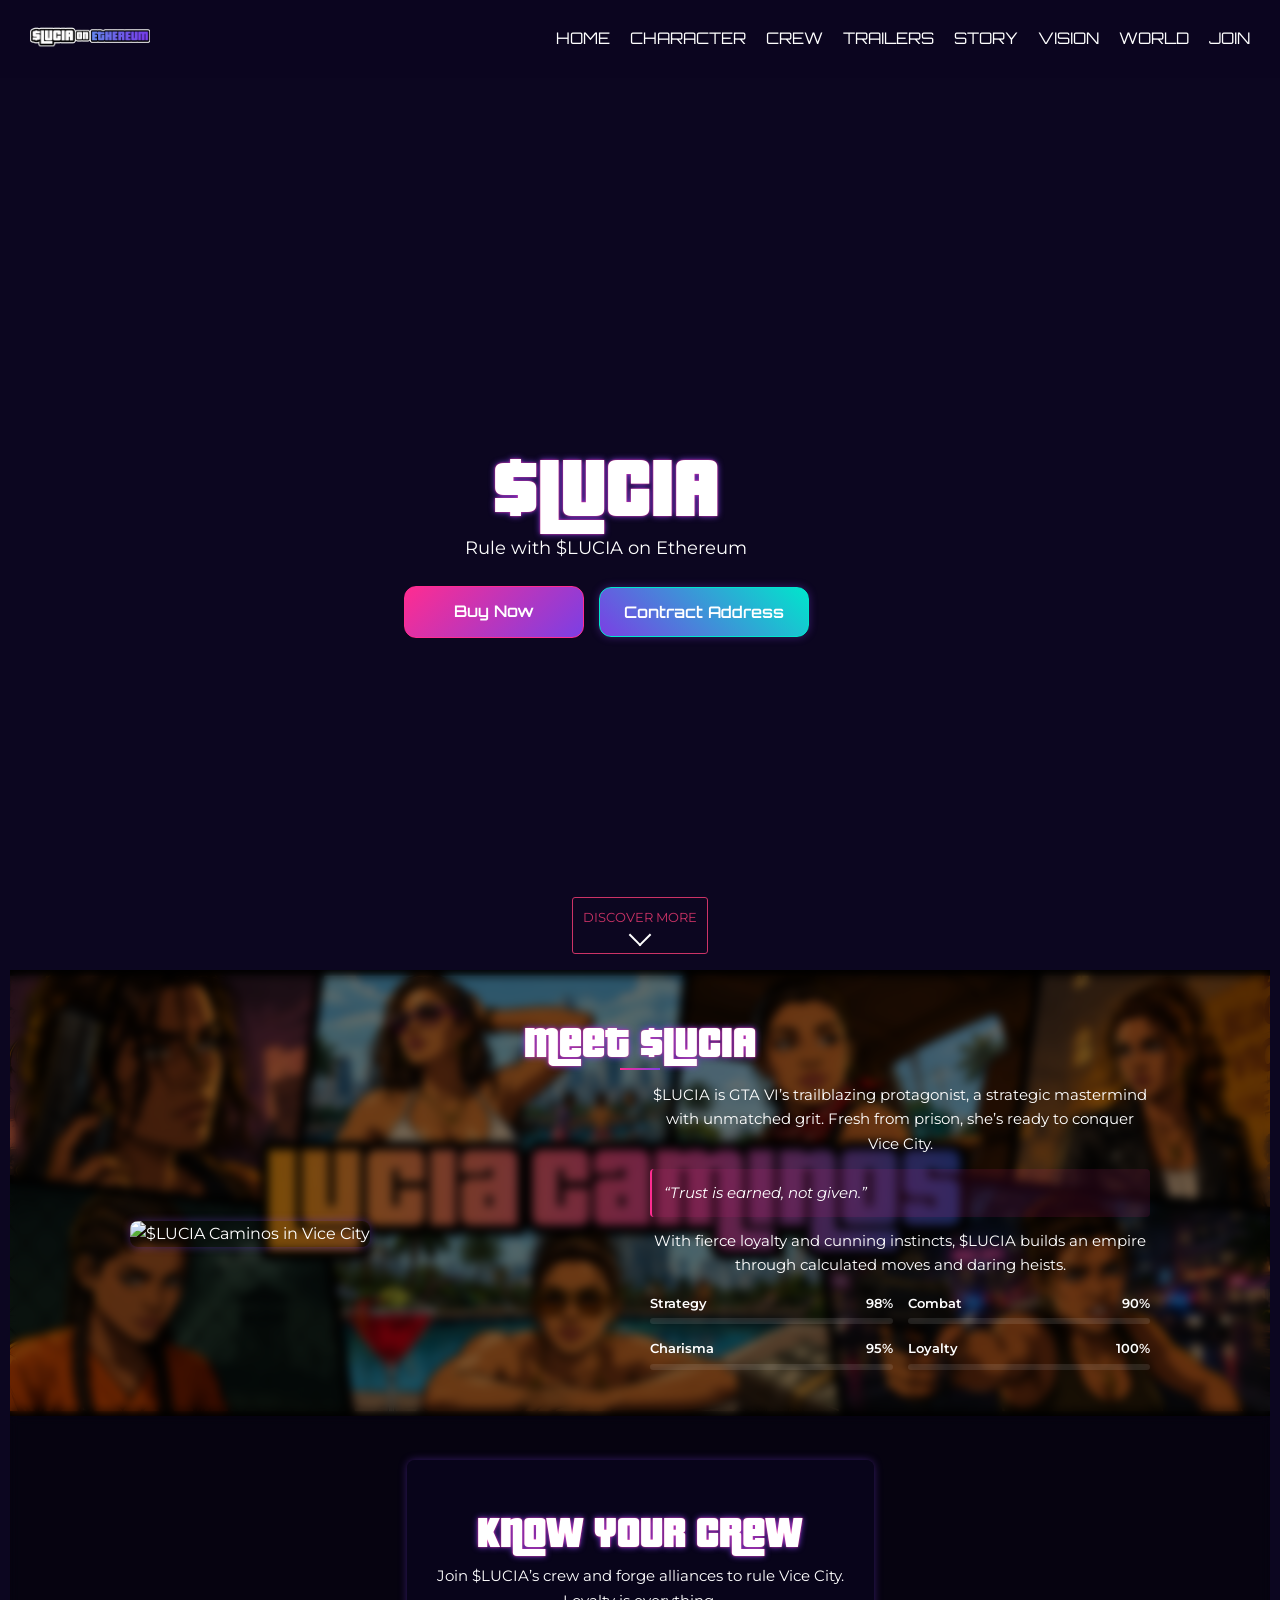
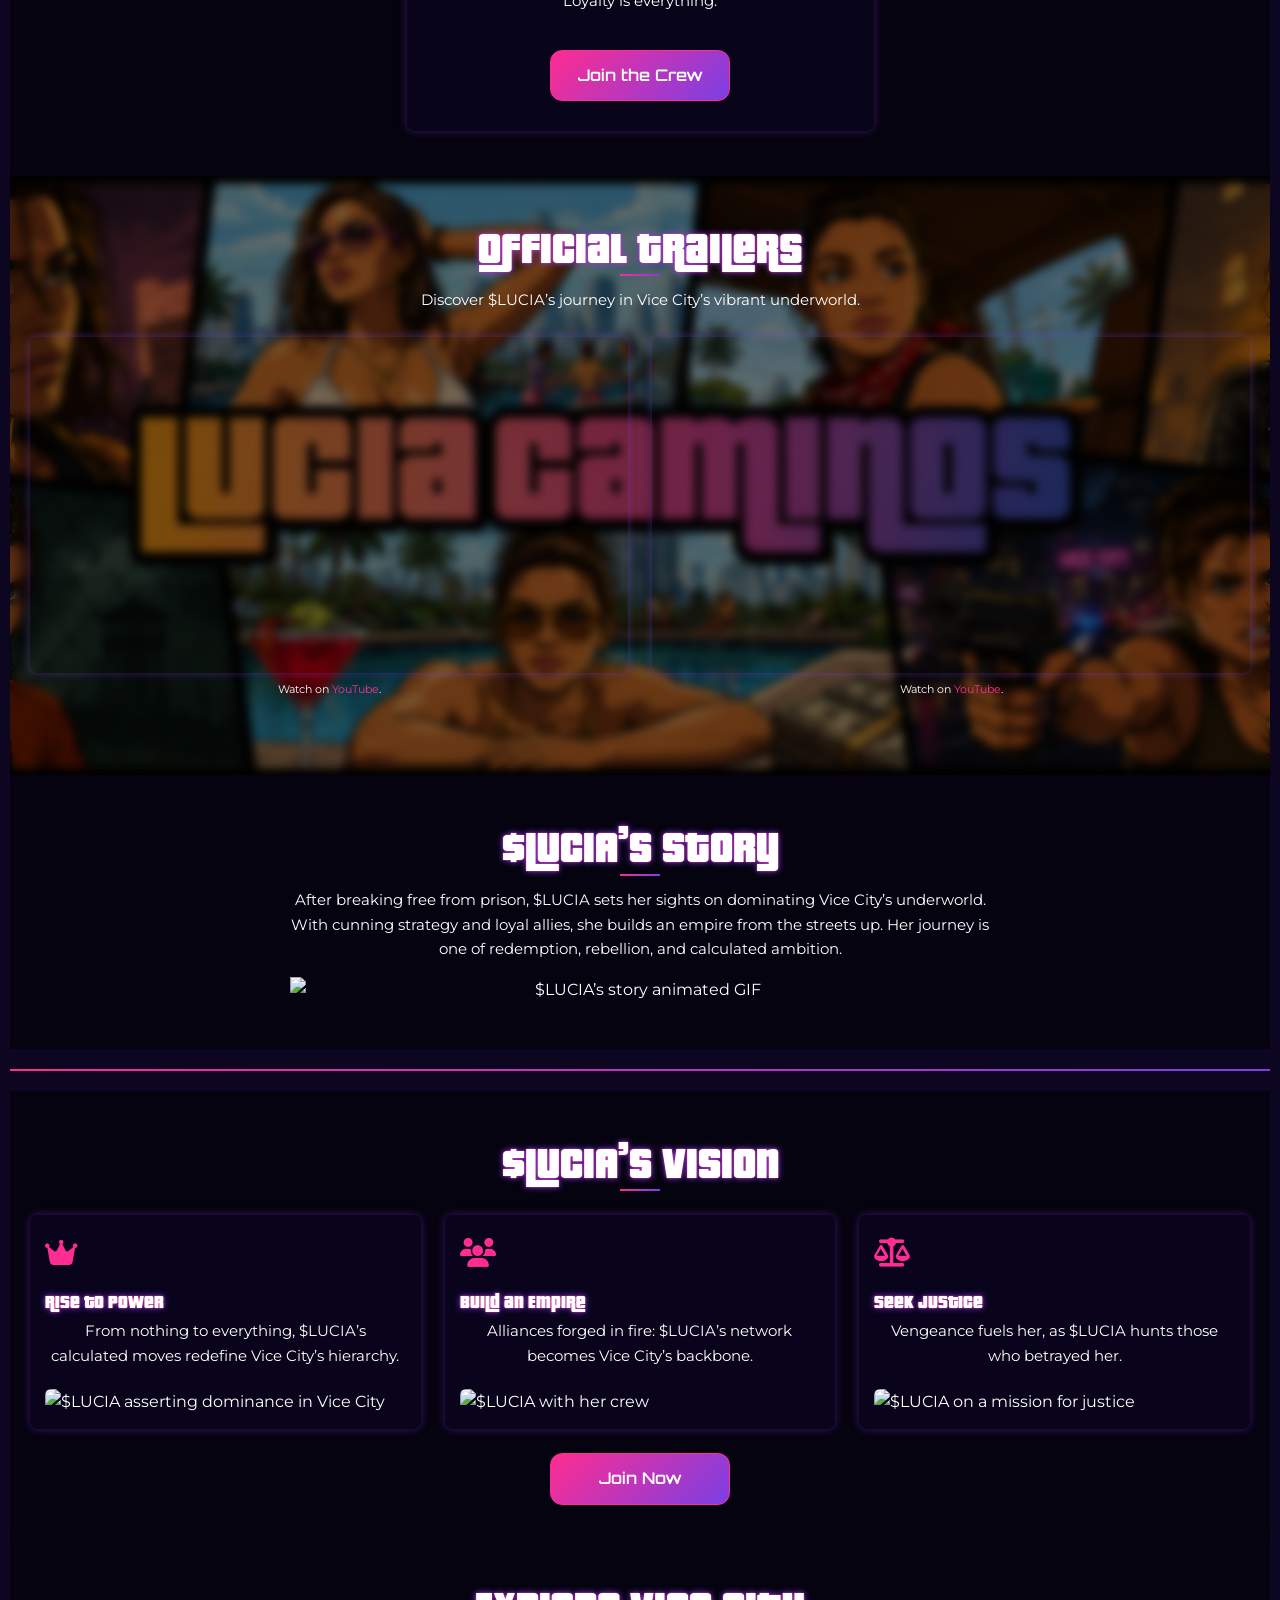
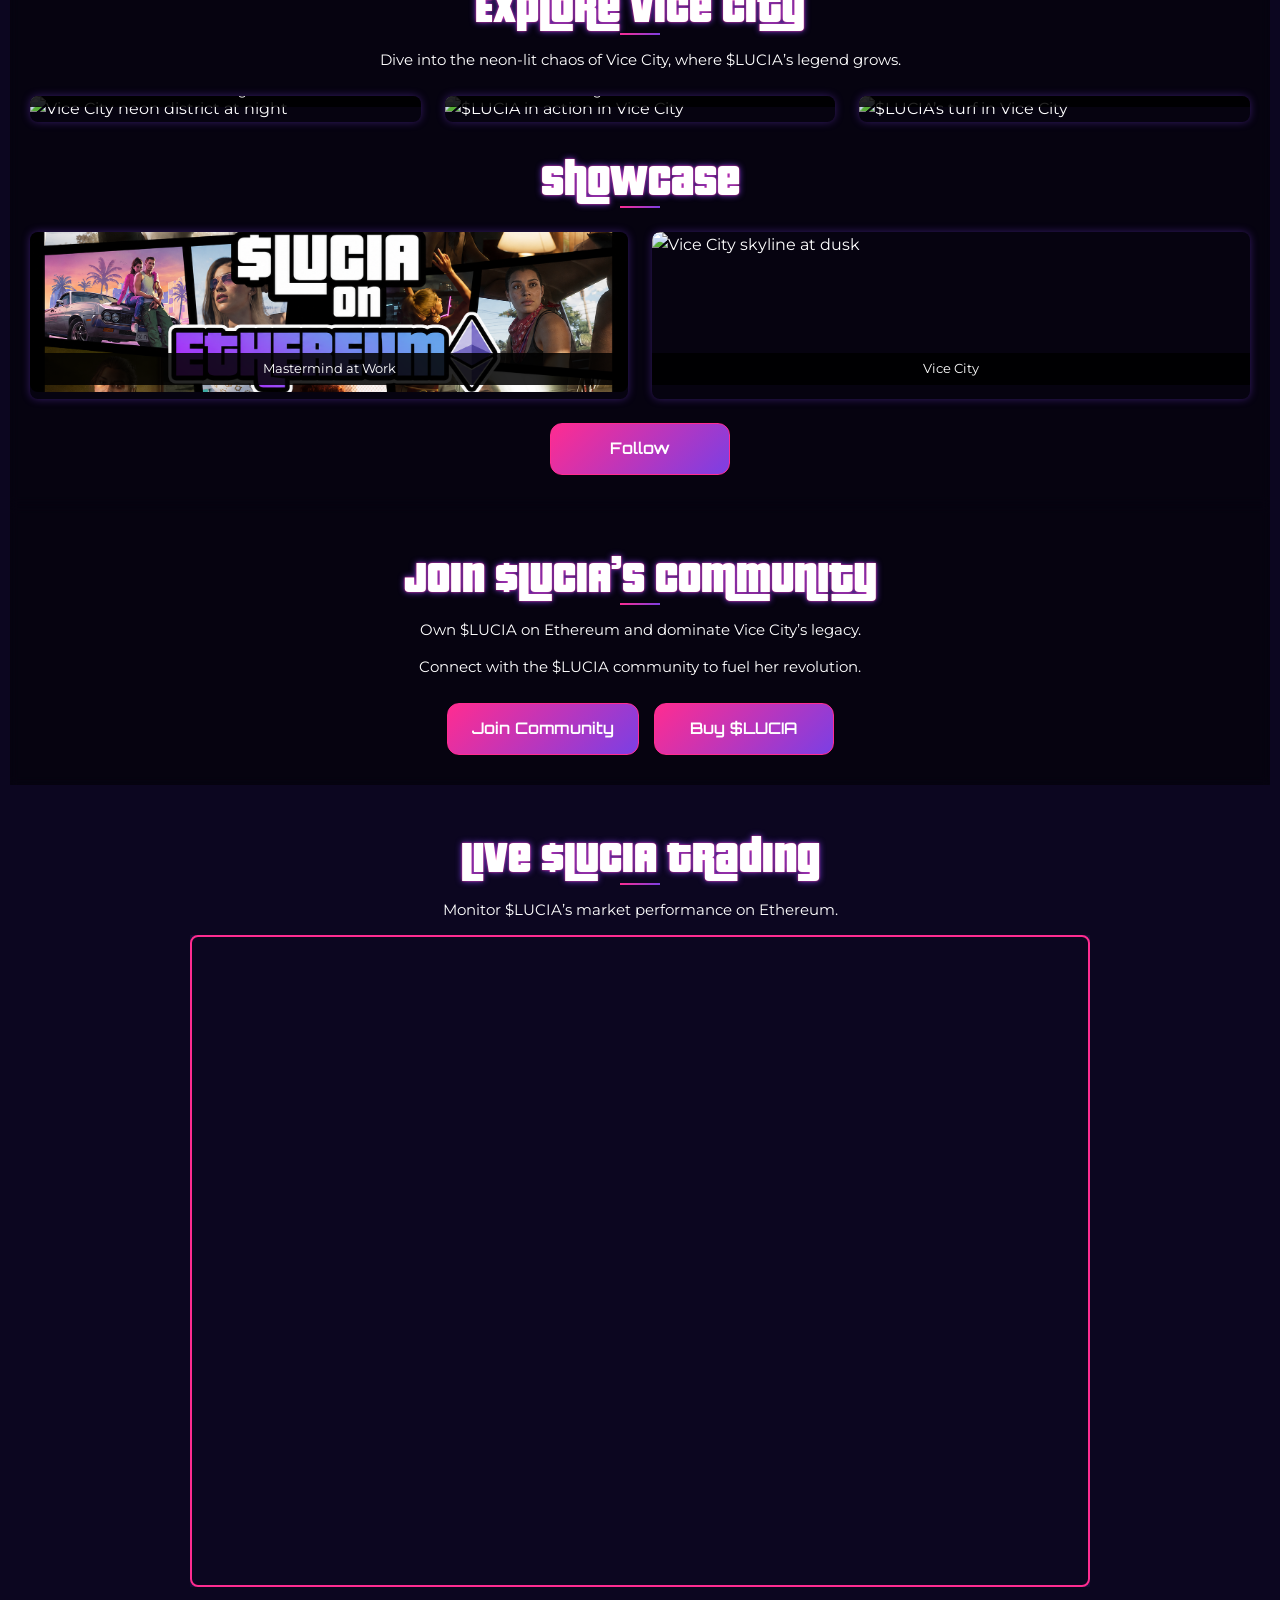
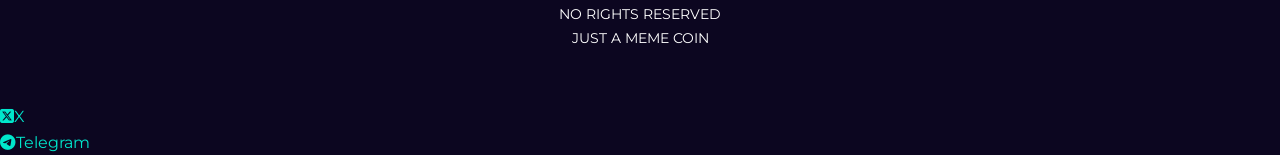
==== commit 1fc24653: "." ====
--- a/index.html
+++ b/index.html
@@ -94,21 +94,21 @@
     <link
       rel="stylesheet"
       id="hfe-widgets-style-css"
-      href="./wp-content/plugins/header-footer-elementor/inc/widgets-css/frontend.css?ver=2.8.6"
+      href="https://luciasol.xyz/wp-content/plugins/header-footer-elementor/inc/widgets-css/frontend.css?ver=2.8.6"
       type="text/css"
       media="all"
     />
     <link
       rel="stylesheet"
       id="embedpress-css-css"
-      href="./wp-content/plugins/embedpress/assets/css/embedpress.css?ver=1771510534"
+      href="https://luciasol.xyz/wp-content/plugins/embedpress/assets/css/embedpress.css?ver=1771510534"
       type="text/css"
       media="all"
     />
     <link
       rel="stylesheet"
       id="embedpress-blocks-style-css"
-      href="./wp-content/plugins/embedpress/assets/css/blocks.build.css?ver=1771510534"
+      href="https://luciasol.xyz/wp-content/plugins/embedpress/assets/css/blocks.build.css?ver=1771510534"
       type="text/css"
       media="all"
     />
@@ -486,35 +486,35 @@
     <link
       rel="stylesheet"
       id="tpcore-style-css"
-      href="./wp-content/plugins/liko-core/assets/css/tp-core.css?ver=1.0.0"
+      href="https://luciasol.xyz/wp-content/plugins/liko-core/assets/css/tp-core.css?ver=1.0.0"
       type="text/css"
       media="all"
     />
     <link
       rel="stylesheet"
       id="sticky-buttons-css"
-      href="./wp-content/plugins/sticky-buttons/public/assets/css/style.min.css?ver=4.3.5"
+      href="https://luciasol.xyz/wp-content/plugins/sticky-buttons/public/assets/css/style.min.css?ver=4.3.5"
       type="text/css"
       media="all"
     />
     <link
       rel="stylesheet"
       id="sticky-buttons-fontawesome-css"
-      href="./wp-content/plugins/sticky-buttons/vendors/fontawesome/css/all.css?ver=7.1"
+      href="https://luciasol.xyz/wp-content/plugins/sticky-buttons/vendors/fontawesome/css/all.css?ver=7.1"
       type="text/css"
       media="all"
     />
     <link
       rel="stylesheet"
       id="cmplz-general-css"
-      href="./wp-content/plugins/complianz-gdpr/assets/css/cookieblocker.min.css?ver=1741724570"
+      href="https://luciasol.xyz/wp-content/plugins/complianz-gdpr/assets/css/cookieblocker.min.css?ver=1741724570"
       type="text/css"
       media="all"
     />
     <link
       rel="stylesheet"
       id="hfe-style-css"
-      href="./wp-content/plugins/header-footer-elementor/assets/css/header-footer-elementor.css?ver=2.8.6"
+      href="https://luciasol.xyz/wp-content/plugins/header-footer-elementor/assets/css/header-footer-elementor.css?ver=2.8.6"
       type="text/css"
       media="all"
     />
@@ -549,14 +549,14 @@
     <link
       rel="stylesheet"
       id="font-awesome-5-all-css"
-      href="./wp-content/plugins/elementor/assets/lib/font-awesome/css/all.min.css?ver=4.0.1"
+      href="https://luciasol.xyz/wp-content/plugins/elementor/assets/lib/font-awesome/css/all.min.css?ver=4.0.1"
       type="text/css"
       media="all"
     />
     <link
       rel="stylesheet"
       id="font-awesome-4-shim-css"
-      href="./wp-content/plugins/elementor/assets/lib/font-awesome/css/v4-shims.min.css?ver=4.0.1"
+      href="https://luciasol.xyz/wp-content/plugins/elementor/assets/lib/font-awesome/css/v4-shims.min.css?ver=4.0.1"
       type="text/css"
       media="all"
     />
@@ -577,28 +577,28 @@
     <link
       rel="stylesheet"
       id="liko-breadcrumb-typo-css"
-      href="./wp-content/themes/liko/assets/css/liko-custom.css?ver=53912c758e28768449471de68d3373cb"
+      href="https://luciasol.xyz/wp-content/themes/liko/assets/css/liko-custom.css?ver=53912c758e28768449471de68d3373cb"
       type="text/css"
       media="all"
     />
     <link
       rel="stylesheet"
       id="liko-breadcrumb-bg-settings-css"
-      href="./wp-content/themes/liko/assets/css/liko-custom.css?ver=53912c758e28768449471de68d3373cb"
+      href="https://luciasol.xyz/wp-content/themes/liko/assets/css/liko-custom.css?ver=53912c758e28768449471de68d3373cb"
       type="text/css"
       media="all"
     />
     <link
       rel="stylesheet"
       id="liko-breadcrumb-spacing-settings-css"
-      href="./wp-content/themes/liko/assets/css/liko-custom.css?ver=53912c758e28768449471de68d3373cb"
+      href="https://luciasol.xyz/wp-content/themes/liko/assets/css/liko-custom.css?ver=53912c758e28768449471de68d3373cb"
       type="text/css"
       media="all"
     />
     <link
       rel="stylesheet"
       id="liko-footer-bg-settings-css"
-      href="./wp-content/themes/liko/assets/css/liko-custom.css?ver=53912c758e28768449471de68d3373cb"
+      href="https://luciasol.xyz/wp-content/themes/liko/assets/css/liko-custom.css?ver=53912c758e28768449471de68d3373cb"
       type="text/css"
       media="all"
     />
@@ -612,137 +612,137 @@
     <link
       rel="stylesheet"
       id="bootstrap-css"
-      href="./wp-content/themes/liko/assets/css/bootstrap.css?ver=53912c758e28768449471de68d3373cb"
+      href="https://luciasol.xyz/wp-content/themes/liko/assets/css/bootstrap.css?ver=53912c758e28768449471de68d3373cb"
       type="text/css"
       media="all"
     />
     <link
       rel="stylesheet"
       id="animate-css"
-      href="./wp-content/themes/liko/assets/css/animate.css?ver=53912c758e28768449471de68d3373cb"
+      href="https://luciasol.xyz/wp-content/themes/liko/assets/css/animate.css?ver=53912c758e28768449471de68d3373cb"
       type="text/css"
       media="all"
     />
     <link
       rel="stylesheet"
       id="swiper-bundle-css"
-      href="./wp-content/themes/liko/assets/css/swiper-bundle.css?ver=53912c758e28768449471de68d3373cb"
+      href="https://luciasol.xyz/wp-content/themes/liko/assets/css/swiper-bundle.css?ver=53912c758e28768449471de68d3373cb"
       type="text/css"
       media="all"
     />
     <link
       rel="stylesheet"
       id="slick-css"
-      href="./wp-content/themes/liko/assets/css/slick.css?ver=53912c758e28768449471de68d3373cb"
+      href="https://luciasol.xyz/wp-content/themes/liko/assets/css/slick.css?ver=53912c758e28768449471de68d3373cb"
       type="text/css"
       media="all"
     />
     <link
       rel="stylesheet"
       id="magnific-popup-css"
-      href="./wp-content/themes/liko/assets/css/magnific-popup.css?ver=53912c758e28768449471de68d3373cb"
+      href="https://luciasol.xyz/wp-content/themes/liko/assets/css/magnific-popup.css?ver=53912c758e28768449471de68d3373cb"
       type="text/css"
       media="all"
     />
     <link
       rel="stylesheet"
       id="font-awesome-pro-css"
-      href="./wp-content/themes/liko/assets/css/font-awesome-pro.css?ver=53912c758e28768449471de68d3373cb"
+      href="https://luciasol.xyz/wp-content/themes/liko/assets/css/font-awesome-pro.css?ver=53912c758e28768449471de68d3373cb"
       type="text/css"
       media="all"
     />
     <link
       rel="stylesheet"
       id="spacing-css"
-      href="./wp-content/themes/liko/assets/css/spacing.css?ver=53912c758e28768449471de68d3373cb"
+      href="https://luciasol.xyz/wp-content/themes/liko/assets/css/spacing.css?ver=53912c758e28768449471de68d3373cb"
       type="text/css"
       media="all"
     />
     <link
       rel="stylesheet"
       id="custom-animation-css"
-      href="./wp-content/themes/liko/assets/css/custom-animation.css?ver=53912c758e28768449471de68d3373cb"
+      href="https://luciasol.xyz/wp-content/themes/liko/assets/css/custom-animation.css?ver=53912c758e28768449471de68d3373cb"
       type="text/css"
       media="all"
     />
     <link
       rel="stylesheet"
       id="liko-core-css"
-      href="./wp-content/themes/liko/assets/css/liko-core.css?ver=1775446655"
+      href="https://luciasol.xyz/wp-content/themes/liko/assets/css/liko-core.css?ver=1775446655"
       type="text/css"
       media="all"
     />
     <link
       rel="stylesheet"
       id="liko-unit-css"
-      href="./wp-content/themes/liko/assets/css/liko-unit.css?ver=1775446655"
+      href="https://luciasol.xyz/wp-content/themes/liko/assets/css/liko-unit.css?ver=1775446655"
       type="text/css"
       media="all"
     />
     <link
       rel="stylesheet"
       id="liko-custom-css"
-      href="./wp-content/themes/liko/assets/css/liko-custom.css?ver=53912c758e28768449471de68d3373cb"
+      href="https://luciasol.xyz/wp-content/themes/liko/assets/css/liko-custom.css?ver=53912c758e28768449471de68d3373cb"
       type="text/css"
       media="all"
     />
     <link
       rel="stylesheet"
       id="liko-style-css"
-      href="./wp-content/themes/liko/style.css?ver=53912c758e28768449471de68d3373cb"
+      href="https://luciasol.xyz/wp-content/themes/liko/style.css?ver=53912c758e28768449471de68d3373cb"
       type="text/css"
       media="all"
     />
     <link
       rel="stylesheet"
       id="hfe-elementor-icons-css"
-      href="./wp-content/plugins/elementor/assets/lib/eicons/css/elementor-icons.min.css?ver=5.34.0"
+      href="https://luciasol.xyz/wp-content/plugins/elementor/assets/lib/eicons/css/elementor-icons.min.css?ver=5.34.0"
       type="text/css"
       media="all"
     />
     <link
       rel="stylesheet"
       id="hfe-icons-list-css"
-      href="./wp-content/plugins/elementor/assets/css/widget-icon-list.min.css?ver=3.24.3"
+      href="https://luciasol.xyz/wp-content/plugins/elementor/assets/css/widget-icon-list.min.css?ver=3.24.3"
       type="text/css"
       media="all"
     />
     <link
       rel="stylesheet"
       id="hfe-social-icons-css"
-      href="./wp-content/plugins/elementor/assets/css/widget-social-icons.min.css?ver=3.24.0"
+      href="https://luciasol.xyz/wp-content/plugins/elementor/assets/css/widget-social-icons.min.css?ver=3.24.0"
       type="text/css"
       media="all"
     />
     <link
       rel="stylesheet"
       id="hfe-social-share-icons-brands-css"
-      href="./wp-content/plugins/elementor/assets/lib/font-awesome/css/brands.css?ver=5.15.3"
+      href="https://luciasol.xyz/wp-content/plugins/elementor/assets/lib/font-awesome/css/brands.css?ver=5.15.3"
       type="text/css"
       media="all"
     />
     <link
       rel="stylesheet"
       id="hfe-social-share-icons-fontawesome-css"
-      href="./wp-content/plugins/elementor/assets/lib/font-awesome/css/fontawesome.css?ver=5.15.3"
+      href="https://luciasol.xyz/wp-content/plugins/elementor/assets/lib/font-awesome/css/fontawesome.css?ver=5.15.3"
       type="text/css"
       media="all"
     />
     <link
       rel="stylesheet"
       id="hfe-nav-menu-icons-css"
-      href="./wp-content/plugins/elementor/assets/lib/font-awesome/css/solid.css?ver=5.15.3"
-      type="text/css"
-      media="all"
-    />
-    <script
-      type="text/javascript"
-      src="./wp-content/plugins/wp-letsencrypt-ssl/admin/js/jsredirect.js?ver=7.8.5.15"
+      href="https://luciasol.xyz/wp-content/plugins/elementor/assets/lib/font-awesome/css/solid.css?ver=5.15.3"
+      type="text/css"
+      media="all"
+    />
+    <script
+      type="text/javascript"
+      src="https://luciasol.xyz/wp-content/plugins/wp-letsencrypt-ssl/admin/js/jsredirect.js?ver=7.8.5.15"
       id="wpen-jsredirect-js"
     ></script>
     <script
       type="text/javascript"
-      src="./wp-content/plugins/elementor/assets/lib/font-awesome/js/v4-shims.min.js?ver=4.0.1"
+      src="https://luciasol.xyz/wp-content/plugins/elementor/assets/lib/font-awesome/js/v4-shims.min.js?ver=4.0.1"
       id="font-awesome-4-shim-js"
     ></script>
     <script
@@ -2690,18 +2690,18 @@
     <link
       rel="stylesheet"
       id="embedpress-elementor-css-css"
-      href="./wp-content/plugins/embedpress/assets/css/embedpress-elementor.css?ver=1712240030"
-      type="text/css"
-      media="all"
-    />
-    <script
-      type="text/javascript"
-      src="./wp-content/plugins/elementor/assets/js/webpack.runtime.min.js?ver=4.0.1"
+      href="https://luciasol.xyz/wp-content/plugins/embedpress/assets/css/embedpress-elementor.css?ver=1712240030"
+      type="text/css"
+      media="all"
+    />
+    <script
+      type="text/javascript"
+      src="https://luciasol.xyz/wp-content/plugins/elementor/assets/js/webpack.runtime.min.js?ver=4.0.1"
       id="elementor-webpack-runtime-js"
     ></script>
     <script
       type="text/javascript"
-      src="./wp-content/plugins/elementor/assets/js/frontend-modules.min.js?ver=4.0.1"
+      src="https://luciasol.xyz/wp-content/plugins/elementor/assets/js/frontend-modules.min.js?ver=4.0.1"
       id="elementor-frontend-modules-js"
     ></script>
     <script
@@ -2846,92 +2846,92 @@
     </script>
     <script
       type="text/javascript"
-      src="./wp-content/plugins/elementor/assets/js/frontend.min.js?ver=4.0.1"
+      src="https://luciasol.xyz/wp-content/plugins/elementor/assets/js/frontend.min.js?ver=4.0.1"
       id="elementor-frontend-js"
     ></script>
     <script
       type="text/javascript"
-      src="./wp-content/themes/liko/assets/js/bootstrap-bundle.js?ver=53912c758e28768449471de68d3373cb"
+      src="https://luciasol.xyz/wp-content/themes/liko/assets/js/bootstrap-bundle.js?ver=53912c758e28768449471de68d3373cb"
       id="bootstrap-bundle-js"
     ></script>
     <script
       type="text/javascript"
-      src="./wp-content/themes/liko/assets/js/gsap.js?ver=53912c758e28768449471de68d3373cb"
+      src="https://luciasol.xyz/wp-content/themes/liko/assets/js/gsap.js?ver=53912c758e28768449471de68d3373cb"
       id="gsap-js-js"
     ></script>
     <script
       type="text/javascript"
-      src="./wp-content/themes/liko/assets/js/gsap-scroll-to-plugin.js?ver=53912c758e28768449471de68d3373cb"
+      src="https://luciasol.xyz/wp-content/themes/liko/assets/js/gsap-scroll-to-plugin.js?ver=53912c758e28768449471de68d3373cb"
       id="gsap-scroll-to-plugin-js-js"
     ></script>
     <script
       type="text/javascript"
-      src="./wp-content/themes/liko/assets/js/gsap-scroll-smoother.js?ver=53912c758e28768449471de68d3373cb"
+      src="https://luciasol.xyz/wp-content/themes/liko/assets/js/gsap-scroll-smoother.js?ver=53912c758e28768449471de68d3373cb"
       id="gsap-scroll-smoother-js-js"
     ></script>
     <script
       type="text/javascript"
-      src="./wp-content/themes/liko/assets/js/gsap-scroll-trigger.js?ver=53912c758e28768449471de68d3373cb"
+      src="https://luciasol.xyz/wp-content/themes/liko/assets/js/gsap-scroll-trigger.js?ver=53912c758e28768449471de68d3373cb"
       id="gsap-scroll-trigger-js-js"
     ></script>
     <script
       type="text/javascript"
-      src="./wp-content/themes/liko/assets/js/gsap-split-text.js?ver=53912c758e28768449471de68d3373cb"
+      src="https://luciasol.xyz/wp-content/themes/liko/assets/js/gsap-split-text.js?ver=53912c758e28768449471de68d3373cb"
       id="gsap-split-text-js-js"
     ></script>
     <script
       type="text/javascript"
-      src="./wp-content/themes/liko/assets/js/chroma.js?ver=53912c758e28768449471de68d3373cb"
+      src="https://luciasol.xyz/wp-content/themes/liko/assets/js/chroma.js?ver=53912c758e28768449471de68d3373cb"
       id="chroma-js-js"
     ></script>
     <script
       type="text/javascript"
-      src="./wp-content/themes/liko/assets/js/three.js?ver=53912c758e28768449471de68d3373cb"
+      src="https://luciasol.xyz/wp-content/themes/liko/assets/js/three.js?ver=53912c758e28768449471de68d3373cb"
       id="liko-three-js-js"
     ></script>
     <script
       type="text/javascript"
-      src="./wp-content/themes/liko/assets/js/tween-max.js?ver=53912c758e28768449471de68d3373cb"
+      src="https://luciasol.xyz/wp-content/themes/liko/assets/js/tween-max.js?ver=53912c758e28768449471de68d3373cb"
       id="tween-max-js-js"
     ></script>
     <script
       type="text/javascript"
-      src="./wp-content/themes/liko/assets/js/scroll-magic.js?ver=53912c758e28768449471de68d3373cb"
+      src="https://luciasol.xyz/wp-content/themes/liko/assets/js/scroll-magic.js?ver=53912c758e28768449471de68d3373cb"
       id="scroll-magic-js-js"
     ></script>
     <script
       type="text/javascript"
-      src="./wp-content/themes/liko/assets/js/range-slider.js?ver=53912c758e28768449471de68d3373cb"
+      src="https://luciasol.xyz/wp-content/themes/liko/assets/js/range-slider.js?ver=53912c758e28768449471de68d3373cb"
       id="range-slider-js"
     ></script>
     <script
       type="text/javascript"
-      src="./wp-content/themes/liko/assets/js/swiper-bundle.js?ver=53912c758e28768449471de68d3373cb"
+      src="https://luciasol.xyz/wp-content/themes/liko/assets/js/swiper-bundle.js?ver=53912c758e28768449471de68d3373cb"
       id="swiper-bundle-js"
     ></script>
     <script
       type="text/javascript"
-      src="./wp-content/themes/liko/assets/js/slick.js?ver=53912c758e28768449471de68d3373cb"
+      src="https://luciasol.xyz/wp-content/themes/liko/assets/js/slick.js?ver=53912c758e28768449471de68d3373cb"
       id="slick-js"
     ></script>
     <script
       type="text/javascript"
-      src="./wp-content/themes/liko/assets/js/magnific-popup.js?ver=53912c758e28768449471de68d3373cb"
+      src="https://luciasol.xyz/wp-content/themes/liko/assets/js/magnific-popup.js?ver=53912c758e28768449471de68d3373cb"
       id="magnific-popup-js"
     ></script>
     <script
       type="text/javascript"
-      src="./wp-content/themes/liko/assets/js/nice-select.js?ver=53912c758e28768449471de68d3373cb"
+      src="https://luciasol.xyz/wp-content/themes/liko/assets/js/nice-select.js?ver=53912c758e28768449471de68d3373cb"
       id="nice-select-js"
     ></script>
     <script
       type="text/javascript"
-      src="./wp-content/themes/liko/assets/js/purecounter.js?ver=53912c758e28768449471de68d3373cb"
+      src="https://luciasol.xyz/wp-content/themes/liko/assets/js/purecounter.js?ver=53912c758e28768449471de68d3373cb"
       id="purecounter-js"
     ></script>
     <script
       type="text/javascript"
-      src="./wp-content/themes/liko/assets/js/beforeafter.js?ver=53912c758e28768449471de68d3373cb"
+      src="https://luciasol.xyz/wp-content/themes/liko/assets/js/beforeafter.js?ver=53912c758e28768449471de68d3373cb"
       id="beforeafter-js-js"
     ></script>
     <script
@@ -2941,37 +2941,37 @@
     ></script>
     <script
       type="text/javascript"
-      src="./wp-content/themes/liko/assets/js/isotope-pkgd.js?ver=53912c758e28768449471de68d3373cb"
+      src="https://luciasol.xyz/wp-content/themes/liko/assets/js/isotope-pkgd.js?ver=53912c758e28768449471de68d3373cb"
       id="isotope-pkgd-js"
     ></script>
     <script
       type="text/javascript"
-      src="./wp-content/themes/liko/assets/js/tp-cursor.js?ver=53912c758e28768449471de68d3373cb"
+      src="https://luciasol.xyz/wp-content/themes/liko/assets/js/tp-cursor.js?ver=53912c758e28768449471de68d3373cb"
       id="liko-cursor-js-js"
     ></script>
     <script
       type="text/javascript"
-      src="./wp-content/themes/liko/assets/js/waypoints.js?ver=53912c758e28768449471de68d3373cb"
+      src="https://luciasol.xyz/wp-content/themes/liko/assets/js/waypoints.js?ver=53912c758e28768449471de68d3373cb"
       id="waypoints-js"
     ></script>
     <script
       type="text/javascript"
-      src="./wp-content/themes/liko/assets/js/countdown.js?ver=53912c758e28768449471de68d3373cb"
+      src="https://luciasol.xyz/wp-content/themes/liko/assets/js/countdown.js?ver=53912c758e28768449471de68d3373cb"
       id="countdown-js"
     ></script>
     <script
       type="text/javascript"
-      src="./wp-content/themes/liko/assets/js/wow.js?ver=53912c758e28768449471de68d3373cb"
+      src="https://luciasol.xyz/wp-content/themes/liko/assets/js/wow.js?ver=53912c758e28768449471de68d3373cb"
       id="wow-js"
     ></script>
     <script
       type="text/javascript"
-      src="./wp-content/themes/liko/assets/js/animation-app.js?ver=53912c758e28768449471de68d3373cb"
+      src="https://luciasol.xyz/wp-content/themes/liko/assets/js/animation-app.js?ver=53912c758e28768449471de68d3373cb"
       id="animation-app-js-js"
     ></script>
     <script
       type="text/javascript"
-      src="./wp-content/themes/liko/assets/js/main.js?ver=1775446655"
+      src="https://luciasol.xyz/wp-content/themes/liko/assets/js/main.js?ver=1775446655"
       id="liko-main-js"
     ></script>
     <script type="text/javascript" id="sticky-buttons-js-extra">
@@ -2985,7 +2985,7 @@
     </script>
     <script
       type="text/javascript"
-      src="./wp-content/plugins/sticky-buttons/public/assets/js/script.min.js?ver=4.3.5"
+      src="https://luciasol.xyz/wp-content/plugins/sticky-buttons/public/assets/js/script.min.js?ver=4.3.5"
       id="sticky-buttons-js"
     ></script>
     <script data-category="functional"></script>
